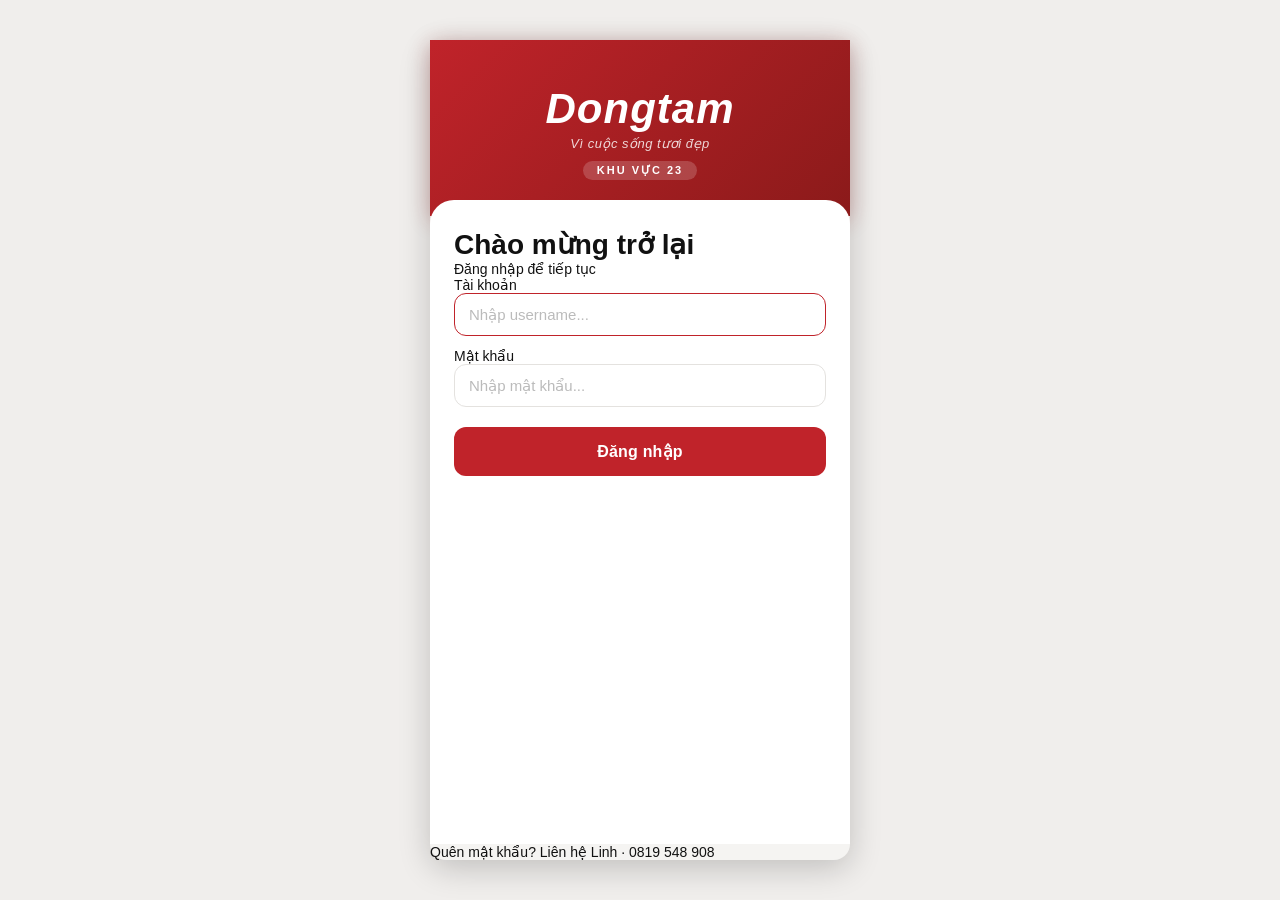
==== DongTam_SalesTool.html @ 6382f9ad "Dong bo toan bo tinh nang tu dongtam-app - Mobile card doc: anh 84px + kich co/badge duoi anh + gia " ====
<!DOCTYPE html>
<html lang="vi">
<head>
<meta charset="UTF-8"/>
<meta name="viewport" content="width=device-width,initial-scale=1.0,maximum-scale=1.0,user-scalable=no"/>
<meta name="apple-mobile-web-app-capable" content="yes"/>
<meta name="apple-mobile-web-app-title" content="DT Sales"/>
<meta name="theme-color" content="#C0232A"/>
<title>Đồng Tâm – Sales Tool</title>
<style>
*{box-sizing:border-box;-webkit-tap-highlight-color:transparent;margin:0;padding:0}
:root{
  --red:#C0232A;
  --red2:#8B1A1A;
  --maroon:#6B1010;
  --brand-grad:linear-gradient(135deg,#C0232A 0%,#8B1A1A 100%);
  --bg:#F5F4F2;
  --bg1:#FFFFFF;
  --bg2:#F0EEEC;
  --t1:#111111;
  --t2:#888888;
  --t3:#BBBBBB;
  --bd:#E4E2DF;
  --bd2:#D0CECC;
  --r:12px;
  --r8:8px;
  --f:-apple-system,BlinkMacSystemFont,'Segoe UI',sans-serif;
}
html,body{width:100%;height:100%;overflow-x:hidden}
body{font-family:var(--f);font-size:14px;color:var(--t1);background:var(--bg);padding:0;margin:0}

/* ===== DESKTOP: thu hẹp như điện thoại ===== */
@media(min-width:600px){
  html,body{background:#D0D0D0;min-height:100vh}
  /* KHÔNG dùng flex - làm login + app xếp ngang nhau */
  body{display:block}

  #login-screen{
    width:420px;max-width:420px;min-height:auto;
    margin:40px auto;
    border-radius:16px;
    box-shadow:0 8px 32px rgba(0,0,0,.2);
  }

  #app-content{
    width:420px;max-width:420px;
    min-height:100vh;
    background:var(--bg);
    box-shadow:0 0 48px rgba(0,0,0,.22);
    position:relative;
    margin:0 auto;
  }

  /* Topbar: sticky trong app-content */
  .topbar{
    position:sticky;top:0;
    width:100%;
    z-index:100;
  }

  /* Bottom nav: fixed căn giữa - dùng !important để override CSS gốc left:0;right:0 */
  .bottom-nav{
    position:fixed !important;bottom:0 !important;
    width:420px !important;
    left:50% !important;right:auto !important;
    transform:translateX(-50%) !important;
  }
}

/* ===== DESKTOP LAYOUT (≥768px) ===== */
@media(min-width:768px){
  html,body{background:var(--bg2)}
  #app-content{width:100%;max-width:100%;background:var(--bg);box-shadow:none;margin:0}
  .topbar{position:sticky;top:0;z-index:100;width:100%}

  /* Nav nằm ngang dưới cùng — trải đều 5 nút, chừa 320px bên phải cho cart */
  nav.bottom-nav{
    position:fixed !important;
    left:0 !important;right:320px !important;
    bottom:0 !important;top:auto !important;
    width:auto !important;
    height:56px !important;
    display:flex !important;
    flex-direction:row !important;
    align-items:stretch !important;
    justify-content:space-evenly !important;
    border-top:1px solid var(--bd) !important;
    border-right:1px solid var(--bd) !important;
    background:var(--bg1) !important;
    padding:0 !important;
    overflow:hidden !important;
    box-shadow:0 -2px 8px rgba(0,0,0,.06) !important;
    gap:0 !important;
    z-index:90 !important;
    transform:none !important;
  }

  .bn{
    flex:1 1 0 !important;
    display:flex !important;
    flex-direction:column !important;
    justify-content:center !important;
    align-items:center !important;
    padding:4px 2px !important;
    font-size:10px !important;
    font-weight:600 !important;
    gap:2px !important;
    border:none !important;
    border-left:none !important;
    border-top:2px solid transparent !important;
    border-radius:0 !important;
    height:56px !important;
    min-height:unset !important;
    width:0 !important;
    color:var(--t2) !important;
    background:transparent !important;
    text-align:center !important;
    transition:color .12s;
    position:static !important;
    top:auto !important;
  }
  .bn.on{color:var(--red) !important;border-top-color:var(--red) !important;background:rgba(192,35,42,.05) !important}
  .bn-icon{font-size:20px !important;line-height:1 !important}

  .bn-center{
    flex:1 1 0 !important;
    display:flex !important;
    flex-direction:column !important;
    justify-content:center !important;
    align-items:center !important;
    padding:4px 2px !important;
    font-size:10px !important;
    font-weight:600 !important;
    gap:2px !important;
    width:0 !important;
    border:none !important;
    border-top:2px solid transparent !important;
    border-radius:0 !important;
    height:56px !important;
    min-height:unset !important;
    background:transparent !important;
    color:var(--t2) !important;
    cursor:pointer !important;
    text-align:center !important;
    position:static !important;
    top:auto !important;
  }
  .bn-center.on{color:var(--red) !important;border-top-color:var(--red) !important;background:rgba(192,35,42,.05) !important}
  .bn-center-circle{
    width:28px !important;height:28px !important;
    box-shadow:none !important;border-radius:8px !important;
    position:static !important;
    display:flex !important;align-items:center !important;justify-content:center !important;
    background:transparent !important;
  }
  #don-badge{position:static !important;top:auto !important;right:auto !important}

  /* Banner thông tin khách hàng */
  #thongtin-khachhang{margin-left:0;margin-right:320px}

  /* Tab content: margin phải cho cart, padding bottom cho nav */
  .tc{display:none;margin-left:0;margin-right:320px;padding-bottom:64px}
  .tc.on{display:block}

  /* Tab Tra giá: đẩy thêm sang phải để tránh size-sidebar cố định (320+70=390px) */
  #tab-tra{margin-left:390px !important}

  /* Cart panel: luôn hiển thị bên phải */
  #tab-don{
    display:block !important;
    position:fixed !important;
    right:0 !important;top:57px !important;bottom:0 !important;
    width:320px !important;
    margin-left:0 !important;margin-right:0 !important;
    border-left:1px solid var(--bd);
    background:var(--bg1);
    overflow-y:auto;
    z-index:80;
  }

  /* Product list: 2 cột */
  #plist{display:grid !important;grid-template-columns:repeat(2,1fr);gap:8px}

  /* Sale grid: 2 cột */
  #slist.sale-grid{grid-template-columns:repeat(2,1fr) !important}

  /* Search wrap sticky dưới topbar */
  .search-wrap{position:sticky;top:0;z-index:40;background:var(--bg)}

  /* Padding top cho tab content (vì không còn bottom-nav ăn space) */
  #app-content{padding-bottom:0}

  /* Size sidebar: cố định bên trái (mặc định left:0) */
  #size-sidebar{
    position:fixed !important;
    left:0 !important;top:57px !important;bottom:56px !important;
    width:85px !important;
    overflow-y:auto !important;
    background:var(--bg1) !important;
    border-right:1px solid var(--bd) !important;
    z-index:70;
    max-height:none !important;
    transition:left .2s;
  }
  /* Khi dp mở: size-sidebar dịch sang phải 320px */
  body.dp-open #size-sidebar{left:320px !important}

  /* Tab Tra giá: mặc định margin-left 85px (chừa size-sidebar) */
  #tab-tra{margin-left:85px !important}
  /* Khi dp mở: đẩy thêm 320px */
  body.dp-open #tab-tra{margin-left:405px !important}

  /* Tab Sale: khi dp mở đẩy sang phải 320px */
  body.dp-open #tab-sale{margin-left:320px !important}

  /* Product grid: KHÔNG cần margin-left vì tab-tra đã có margin-left */
  #size-sidebar + div{margin-left:0 !important}

  /* Detail panel: trên desktop hiện ở right panel thay vì inline card */
  #dp-backdrop{display:none !important}
  #dp-drag{display:none !important}
  .dp{
    display:none;
    position:fixed !important;
    left:0 !important;right:auto !important;top:57px !important;bottom:56px !important;
    width:320px !important;height:auto !important;
    margin:0 !important;
    border-radius:0 !important;
    border:none !important;border-top:none !important;
    border-right:1px solid var(--bd) !important;
    max-height:none !important;
    overflow:hidden !important;
    flex-direction:column !important;
    z-index:85 !important;
    background:var(--bg1) !important;
    box-shadow:none !important;
  }
  .dp[style*="display:block"],.dp[style*="display: block"]{display:flex !important}
  #dp-scroll{flex:1;overflow-y:auto;padding:12px 12px 0}
  #dp-footer{flex-shrink:0;padding:10px 12px;border-top:1px solid var(--bd);background:var(--bg1)}
  /* Khi dp hiện → ẩn tab-don (cart) phía dưới */
  #tab-don{transition:opacity .15s}
}

/* ===== INPUTS ===== */
input,button,select{font-family:var(--f);outline:none;-webkit-appearance:none}
input[type=text],input[type=number],input[type=password]{
  width:100%;background:var(--bg1);
  border:1.5px solid var(--bd);border-radius:var(--r);
  padding:12px 14px;font-size:15px;color:var(--t1);
  transition:border .15s;
}
input:focus{border-color:var(--red)}
input::placeholder{color:var(--t3)}

/* ===== LOGIN ===== */
#login-screen{
  display:flex;flex-direction:column;align-items:stretch;justify-content:flex-start;
  min-height:100vh;min-height:-webkit-fill-available;
  background:var(--bg);
}
#login-header{
  background:var(--brand-grad);
  padding:48px 24px 36px;
  display:flex;flex-direction:column;align-items:center;
  box-shadow:0 4px 20px rgba(139,26,26,0.3);
}
#login-box{
  background:var(--bg1);
  border-radius:24px 24px 0 0;
  padding:28px 24px 24px;
  flex:1;
  margin-top:-16px;
  position:relative;
}
.login-top{text-align:center;margin-bottom:24px}
.login-logo-circle{display:none}
.login-top h1{font-size:20px;font-weight:800;color:var(--t1);margin-bottom:4px}
.login-top p{font-size:13px;color:var(--t2)}
.login-form{width:100%;max-width:360px}
.login-field{margin-bottom:12px}
.login-label{display:block;font-size:12px;font-weight:600;color:var(--t2);margin-bottom:6px}
#btn-login{
  width:100%;padding:15px;margin-top:8px;
  background:var(--red);color:#fff;border:none;border-radius:var(--r);
  font-size:16px;font-weight:700;cursor:pointer;
  letter-spacing:.2px;
}
#btn-login:active{opacity:.88}

/* ===== APP ===== */
#app-screen{display:none;padding-bottom:64px}

/* ===== TOP BAR ===== */
.topbar{
  display:flex;justify-content:space-between;align-items:center;
  padding:10px 14px;background:var(--brand-grad);
  border-bottom:none;
  position:sticky;top:0;z-index:50;
  box-shadow:0 2px 8px rgba(139,26,26,0.25);
}
.topbar-title{font-size:16px;font-weight:800;color:#fff}
.topbar-sub{font-size:11px;color:rgba(255,255,255,0.75);margin-top:1px}
.topbar-right{display:flex;align-items:center;gap:10px}
#logout-btn{
  background:rgba(255,255,255,0.15);border:1.5px solid rgba(255,255,255,0.4);border-radius:8px;
  padding:5px 12px;font-size:12px;font-weight:600;color:#fff;cursor:pointer;
}
#don-badge-btn{
  position:relative;background:rgba(255,255,255,0.18);border:1.5px solid rgba(255,255,255,0.5);
  border-radius:8px;padding:5px 14px;
  font-size:13px;font-weight:700;color:#fff;cursor:pointer;
}
#don-badge{
  position:absolute;top:-5px;right:-5px;
  background:#FF9500;color:#fff;border-radius:10px;
  min-width:18px;height:18px;padding:0 4px;
  font-size:10px;font-weight:800;
  display:none;align-items:center;justify-content:center;
}

/* ===== GIA BADGE ===== */
#gia-source-wrap{background:var(--bg);padding:4px 16px;text-align:center;border-bottom:1px solid var(--bd)}
#gia-source-badge{
  font-size:10px;padding:2px 10px;border-radius:10px;
  background:#FFFDE7;color:#795548;cursor:pointer;display:inline-block;
}

/* ===== BOTTOM TABS ===== */
.bottom-nav{
  position:fixed;bottom:0;left:0;right:0;
  background:var(--bg1);border-top:1px solid var(--bd);
  display:flex;z-index:100;
  padding-bottom:env(safe-area-inset-bottom);
}
.bn{
  flex:1;display:flex;flex-direction:column;align-items:center;
  justify-content:center;padding:8px 4px;border:none;
  background:none;cursor:pointer;color:var(--t3);
  font-size:9px;font-weight:600;font-family:var(--f);
  gap:3px;transition:color .15s;
}
.bn.on{color:var(--red)}
.bn-icon{font-size:20px;line-height:1}
.bn-center{
  flex:1;display:flex;flex-direction:column;align-items:center;
  justify-content:center;border:none;background:none;cursor:pointer;
  position:relative;top:-14px;
}
.bn-center-circle{
  width:52px;height:52px;border-radius:50%;
  background:var(--red);box-shadow:0 4px 12px rgba(192,35,42,0.35);
  display:flex;align-items:center;justify-content:center;position:relative;
}
.bn-center.on .bn-center-circle{background:#8B0000}
.bn-dot{
  position:absolute;top:6px;right:50%;transform:translateX(8px);
  width:8px;height:8px;border-radius:50%;
  background:#FF9500;display:none;
}

/* ===== TAB CONTENT ===== */
/* padding-bottom đủ để nội dung cuối danh sách không bị thanh bottom-nav
   (cố định, có nút tròn nổi lên -14px) che mất */
.tc{display:none;padding-bottom:110px;box-sizing:border-box}.tc.on{display:block}
.tab-wrap{padding:12px 14px}

/* ===== SEARCH BAR (Tab Tra mã) ===== */
.search-wrap{
  padding:12px 14px 8px;
  background:var(--bg1);
  border-bottom:1px solid var(--bd);
  position:sticky;top:57px;z-index:40;
}
.search-input-wrap{position:relative}
.search-input-wrap input{
  padding-left:40px;background:var(--bg2);border-color:transparent;
  border-radius:10px;font-size:14px;
}
.search-input-wrap input:focus{border-color:var(--red);background:var(--bg1)}
.search-icon{
  position:absolute;left:12px;top:50%;transform:translateY(-50%);
  font-size:16px;color:var(--t3);pointer-events:none;
}

/* ===== FILTERS ===== */
.filters-wrap{
  padding:8px 14px;background:var(--bg1);
  border-bottom:1px solid var(--bd);
  display:flex;gap:6px;overflow-x:auto;scrollbar-width:none;
}
.filters-wrap::-webkit-scrollbar{display:none}
.fb{
  flex-shrink:0;padding:6px 14px;border-radius:20px;
  border:1.5px solid var(--bd);background:var(--bg1);
  font-size:12px;font-weight:600;color:var(--t2);cursor:pointer;
  white-space:nowrap;transition:all .15s;
}
.fb.on{background:var(--red);color:#fff;border-color:var(--red)}

/* ===== SIDEBAR + LIST ===== */
.tra-layout{display:flex;min-height:calc(100vh - 180px)}
#size-sidebar{
  width:68px;flex-shrink:0;
  background:var(--bg1);border-right:1px solid var(--bd);
  overflow-y:auto;
  position:sticky;top:57px;align-self:flex-start;
  max-height:calc(100vh - 130px);
}
.sz-item{
  display:block;padding:10px 4px;font-size:10px;font-weight:500;
  color:var(--t2);cursor:pointer;text-align:center;
  border-bottom:1px solid var(--bd);
  border-left:3px solid transparent;transition:all .12s;
}
.sz-item.on{
  color:var(--red);font-weight:700;
  border-left-color:var(--red);background:#FFF5F5;
}
/* Mobile: size sidebar → horizontal chips */
#product-area{flex:1;min-width:0;padding:8px 10px}

/* ===== PRODUCT CARDS ===== */
.mk{
  background:var(--bg1);border:1px solid var(--bd);
  border-radius:var(--r);padding:12px 14px;
  margin-bottom:8px;cursor:pointer;
  display:flex;justify-content:space-between;align-items:center;
}
.mk:active{background:#FFF5F5;border-color:var(--red)}
/* Card gạch kính - layout dọc */
.mk-kinh{
  background:var(--bg1);border:1px solid var(--bd);
  border-radius:var(--r);padding:12px 14px 16px;
  margin-bottom:16px;
  display:block;
  overflow:visible;
}
.mk-left{}
.mk-ma{font-size:14px;font-weight:700;color:var(--t1);margin-bottom:3px}
.mk-kc{font-size:12px;color:var(--t2)}
.mk-right{text-align:right;flex-shrink:0;margin-left:10px}
.mk-price{font-size:15px;font-weight:800;color:var(--t1)}
.mk-price-label{font-size:10px;color:var(--t2);margin-top:1px}
.mk-sale-price{font-size:15px;font-weight:800;color:var(--red)}
.mk-old-price{font-size:11px;color:var(--t3);text-decoration:line-through}
.mk-sale-label{font-size:10px;color:var(--red)}
.sale-dot{display:inline-block;width:6px;height:6px;border-radius:50%;background:var(--red);margin-left:4px;vertical-align:middle}
.badge{font-size:10px;padding:1px 6px;border-radius:5px;background:#FFF3CD;color:#856404;font-weight:600;margin-left:4px}

/* ===== DETAIL POPUP ===== */
#dp-backdrop{display:none;position:fixed;inset:0;background:rgba(0,0,0,.45);z-index:199;touch-action:none}
#dp-backdrop.on{display:block}
.dp{
  display:none;margin:8px 10px;
  background:var(--bg1);border:1.5px solid var(--red);
  border-radius:var(--r);overflow:hidden;
  max-height:calc(100vh - 140px);overflow-y:auto;
}
#dp-drag{display:none;width:40px;height:4px;border-radius:2px;background:var(--bd2);margin:10px auto 4px;flex-shrink:0}
#dp-scroll{padding:0 14px 8px}
#dp-footer{padding:10px 14px 16px;border-top:1px solid var(--bd);background:var(--bg1)}
/* Mobile only: bottom sheet */
@media(max-width:767px){
  .dp{
    position:fixed !important;
    left:0 !important;right:0 !important;bottom:0 !important;top:auto !important;
    width:100% !important;height:88vh !important;max-height:none !important;
    margin:0 !important;
    border-radius:16px 16px 0 0 !important;
    border:none !important;border-top:3px solid var(--red) !important;
    background:var(--bg1) !important;
    overflow:hidden !important;
    display:none;flex-direction:column;
    z-index:200 !important;
    box-shadow:0 -6px 32px rgba(0,0,0,.18) !important;
  }
  .dp[style*="display:block"],.dp[style*="display: block"]{display:flex !important}
  #dp-drag{display:block}
  #dp-scroll{flex:1;overflow-y:auto;-webkit-overflow-scrolling:touch;padding:0 14px 8px}
  #dp-footer{flex-shrink:0;padding:10px 14px 20px}
}
.dp-head{
  background:var(--red);color:#fff;
  padding:12px 14px;
}
.dp-head-ma{font-size:16px;font-weight:800}
.dp-head-sub{font-size:11px;opacity:.8;margin-top:2px}
.dp-body{padding:14px}
.pr-section{font-size:10px;font-weight:700;color:var(--t2);text-transform:uppercase;letter-spacing:.5px;margin:10px 0 6px;display:flex;align-items:center;gap:8px}
.pr-section::after{content:'';flex:1;height:1px;background:var(--bd)}
.pr-grid{display:grid;grid-template-columns:1fr 1fr;gap:6px;margin-bottom:6px}
.pr-box{background:var(--bg2);border-radius:8px;padding:10px;text-align:center}
.pr-box.sale{background:#FFF5F5}
.pr-box.full{grid-column:1/-1}
.pr-box-label{font-size:10px;color:var(--t2);margin-bottom:3px}
.pr-box-val{font-size:14px;font-weight:800;color:var(--t1)}
.pr-box.sale .pr-box-val{color:var(--red)}
.pr-save{background:#F0FFF4;border-radius:8px;padding:8px 12px;font-size:12px;color:#1B6634;font-weight:600;text-align:center;margin-bottom:10px}

/* ===== SALE TAB GRID ===== */
.sale-grid{display:grid;grid-template-columns:1fr 1fr;gap:10px;padding:12px 14px}
.sale-card{background:var(--bg1);border:1px solid var(--bd);border-radius:var(--r);overflow:hidden;cursor:pointer;display:flex;flex-direction:column}
.sale-card:active{border-color:var(--red)}
.sale-img-wrap{aspect-ratio:1;background:var(--bg2);overflow:hidden;position:relative}
.sale-img-wrap img{width:100%;height:100%;object-fit:cover}
.sale-img-placeholder{width:100%;height:100%;display:flex;align-items:center;justify-content:center;font-size:36px;color:var(--t3)}
.sale-img-dots{position:absolute;bottom:5px;left:0;right:0;display:flex;justify-content:center;gap:3px}
.sale-img-dot{width:4px;height:4px;border-radius:50%;background:rgba(255,255,255,.5)}
.sale-img-dot.on{background:#fff;width:12px;border-radius:2px}
.sale-img-nav{position:absolute;top:50%;transform:translateY(-50%);background:rgba(0,0,0,.25);color:#fff;border:none;border-radius:50%;width:24px;height:24px;font-size:13px;cursor:pointer;display:flex;align-items:center;justify-content:center;padding:0}
.sale-img-prev{left:4px}.sale-img-next{right:4px}
.sale-card-info{padding:8px 10px 6px;flex:1}
.sale-card-ma{font-size:12px;font-weight:700;color:var(--t1);margin-bottom:1px}
.sale-card-kc{font-size:10px;color:var(--t2);margin-bottom:4px}
.sale-card-price{font-size:14px;font-weight:800;color:var(--red)}
.sale-card-old{font-size:11px;color:var(--t3);text-decoration:line-through}
.sale-badge{font-size:10px;padding:2px 6px;border-radius:5px;background:var(--red);color:#fff;font-weight:700;float:right}
.sale-card-add{width:100%;padding:10px;border:none;background:var(--red);color:#fff;font-weight:700;font-size:13px;cursor:pointer;font-family:var(--f)}
.sale-card-add:active{opacity:.85}

/* ===== GIỎ HÀNG ===== */
.don-item{background:var(--bg1);border:1px solid var(--bd);border-radius:var(--r);padding:13px 14px;margin-bottom:8px}
.don-item-ma{font-size:14px;font-weight:700;color:var(--t1)}
.don-item-sub{font-size:11px;color:var(--t2);margin-top:2px;margin-bottom:10px}
.qty-row{display:flex;align-items:center;gap:10px}
.qty-btn{width:34px;height:34px;border-radius:50%;background:var(--bg2);border:1.5px solid var(--bd);font-size:18px;font-weight:700;color:var(--t1);display:flex;align-items:center;justify-content:center;cursor:pointer;padding:0;flex-shrink:0}
.qty-btn:active{background:var(--red);color:#fff;border-color:var(--red)}
#don-totals{background:var(--bg1);border:1px solid var(--bd);border-radius:var(--r);padding:14px;margin-top:10px}
#don-total-le{font-size:12px;color:var(--t2);margin-bottom:3px}
#don-total-dl{font-size:20px;font-weight:800;color:var(--red);margin-bottom:3px}
#don-margin{font-size:12px;color:#1B6634;font-weight:600}
.don-actions{display:grid;grid-template-columns:1fr 1fr 1fr;gap:8px;margin-top:10px}
.don-actions button{padding:11px 4px;font-size:11px;font-weight:700;border-radius:10px;border:none;cursor:pointer;font-family:var(--f);display:flex;flex-direction:column;align-items:center;gap:3px}
.btn-zalo{background:#0068FF;color:#fff}
.btn-pdf{background:#E53935;color:#fff}
.btn-excel{background:#1B6634;color:#fff}
.btn-order{background:var(--red);color:#fff;grid-column:1/-1;padding:14px;font-size:14px;border-radius:10px;flex-direction:row;gap:6px;justify-content:center;margin-top:4px}

/* ===== TIER BOXES (Ngói/Keo) ===== */
.tier-row{display:flex;gap:6px;margin-bottom:6px}
.tier-box{flex:1;background:var(--bg2);border-radius:8px;padding:9px;text-align:center}
.tier-box-label{font-size:10px;color:var(--t2);margin-bottom:3px}
.tier-box-val{font-size:13px;font-weight:700;color:var(--t1)}

/* ===== TOAST ===== */
#toast{position:fixed;bottom:76px;left:50%;transform:translateX(-50%) translateY(10px);background:rgba(17,17,17,.9);color:#fff;padding:9px 18px;border-radius:20px;font-size:13px;opacity:0;transition:all .2s;z-index:999;white-space:nowrap;pointer-events:none}
#toast.show{opacity:1;transform:translateX(-50%) translateY(0)}

/* ===== ẢNH SP ===== */
#dp-img-wrap{border-radius:8px;overflow:hidden;margin-bottom:10px;aspect-ratio:1;background:var(--bg2)}
#dp-img{width:100%;height:100%;object-fit:cover}

/* ===== CNT ===== */
.cnt{font-size:11px;color:var(--t2);text-align:center;padding:6px 0 2px}

/* ===== MOBILE ===== */
@media(max-width:390px){
  .tb-label{display:none}
  input[type=text],input[type=number]{font-size:16px}
}
::-webkit-scrollbar{width:3px;height:3px}
::-webkit-scrollbar-thumb{background:var(--bd);border-radius:3px}
.pag{display:flex;flex-wrap:wrap;justify-content:center;align-items:center;gap:4px;padding:8px 12px}
.pag-btn{min-width:32px;height:32px;padding:0 8px;border-radius:6px;border:1.5px solid var(--bd);background:var(--bg1);font-size:13px;font-weight:600;cursor:pointer;font-family:var(--f);color:var(--t2)}
.pag-btn.on{background:var(--red);border-color:var(--red);color:#fff}
.pag-btn:disabled{opacity:.4;cursor:not-allowed}
</style>
</head>
<body>

<div id="login-screen">
  <div id="login-header">
    <div style="text-align:center">
      <div style="font-size:42px;font-weight:900;color:#fff;letter-spacing:1px;font-style:italic;line-height:1">Dongtam</div>
      <div style="font-size:13px;color:rgba(255,255,255,0.82);margin-top:6px;letter-spacing:0.5px;font-style:italic">Vì cuộc sống tươi đẹp</div>
      <div style="margin-top:10px;display:inline-block;background:rgba(255,255,255,0.18);border-radius:20px;padding:3px 14px;font-size:11px;font-weight:700;color:#fff;letter-spacing:2px">KHU VỰC 23</div>
    </div>
  </div>
  <div id="login-box">
    <div id="login-logo">
      <h1>Chào mừng trở lại</h1>
      <p>Đăng nhập để tiếp tục</p>
    </div>
    <div class="login-field">
      <label>Tài khoản</label>
      <input type="text" id="inp-user" placeholder="Nhập username..." autocomplete="username" autocapitalize="none"/>
    </div>
    <div class="login-field">
      <label>Mật khẩu</label>
      <input type="password" id="inp-pass" placeholder="Nhập mật khẩu..." autocomplete="current-password" onkeydown="if(event.key==='Enter')doLogin()"/>
    </div>
    <p id="login-err"></p>
    <button id="btn-login" onclick="doLogin()">Đăng nhập</button>
  </div>
  <p id="login-footer">Quên mật khẩu? Liên hệ Linh · 0819 548 908</p>
</div>
<div id="app-content">
<div class="wrap" style="padding:0">
<div class="topbar">
  <div style="display:flex;align-items:center;gap:10px">
    <div style="font-size:20px;font-weight:900;font-style:italic;color:#fff;letter-spacing:0.5px;line-height:1">DT</div>
    <div>
      <div class="topbar-title">Đồng Tâm KV23</div>
      <div style="display:flex;align-items:center;gap:6px;margin-top:2px;position:relative">
        <span id="ca-nhan-ten" class="topbar-sub"></span>
        <button type="button" onclick="toggleMenuTaiKhoan()" style="font-size:10px;font-weight:600;color:rgba(255,255,255,0.9);background:rgba(255,255,255,0.15);border:1px solid rgba(255,255,255,0.4);border-radius:6px;padding:2px 7px;cursor:pointer;font-family:var(--f)">👤 Tài khoản ▾</button>
      <div id="menu-taikhoan" style="display:none;position:absolute;top:24px;left:0;z-index:200;background:var(--bg1,#fff);border:1px solid var(--bd,#ddd);border-radius:10px;box-shadow:0 4px 16px rgba(0,0,0,.15);min-width:170px;overflow:hidden">
        <button type="button" onclick="toggleMenuTaiKhoan();moLichSuDon()" style="display:block;width:100%;text-align:left;padding:10px 12px;border:none;background:none;font-size:12px;font-weight:600;color:var(--t1);cursor:pointer;font-family:var(--f)">🕘 Lịch sử đơn hàng</button>
        <button type="button" id="btn-quanly-taikhoan" onclick="toggleMenuTaiKhoan();moQuanLyTaiKhoan()" style="display:none;width:100%;text-align:left;padding:10px 12px;border:none;border-top:1px solid var(--bd,#eee);background:none;font-size:12px;font-weight:600;color:var(--t1);cursor:pointer;font-family:var(--f)">👤 Quản lý tài khoản</button>
        <button type="button" onclick="toggleMenuTaiKhoan();doLogout()" style="display:block;width:100%;text-align:left;padding:10px 12px;border:none;border-top:1px solid var(--bd,#eee);background:none;font-size:12px;font-weight:600;color:#C0232A;cursor:pointer;font-family:var(--f)">🚪 Đăng xuất</button>
      </div>
    </div>
  </div>
  </div>
  <div class="topbar-right">
    <span id="gia-source-badge" onclick="fetchGiaFromSheet()">⏳</span>
  </div>
</div></div>
<div id="thongtin-khachhang" style="display:none;background:#FFF8F8;border-bottom:1px solid #F5D0D0;padding:8px 14px;font-size:11px;color:#8B1A1A"></div>
<nav class="bottom-nav">
  <button class="bn on" id="bn-tra" onclick="swTab('tra')"><span class="bn-icon">🔲</span><span>Gạch</span></button>
  <button class="bn" id="bn-ngoi" onclick="swTab('ngoi')"><span class="bn-icon">🏠</span><span>Ngói</span></button>
  <button class="bn-center" id="bn-don" onclick="swTab('don')" style="position:relative">
    <div class="bn-center-circle"><span style="font-size:24px">🛒</span><span id="don-badge" style="display:none;position:absolute;top:-4px;right:-4px;background:#FF9500;color:#fff;border-radius:10px;min-width:18px;height:18px;font-size:10px;font-weight:800;align-items:center;justify-content:center;padding:0 4px"></span></div>
    <span style="font-size:9px;font-weight:600;color:var(--t2);margin-top:4px;font-family:var(--f)">Đơn</span>
  </button>
  <button class="bn" id="bn-keo" onclick="swTab('keo')"><span class="bn-icon">🧱</span><span>Keo</span></button>
  <button class="bn" id="bn-sale" onclick="swTab('sale')"><span class="bn-icon">🔥</span><span>Sale</span></button>
</nav>

<!-- TAB 1: Tra mã -->
<div id="tab-tra" class="tc on">
  <div style="display:flex;gap:8px;margin-bottom:8px">
    <input type="text" id="sq" placeholder="Nhập mã sản phẩm..." oninput="curPage=0;render()" style="flex:1;margin-bottom:0"/>
    <button type="button" id="btn-loc-nangcao" onclick="moLocNangCao('tra')" style="flex-shrink:0;width:44px;border-radius:var(--r8);border:1.5px solid var(--bd2);background:var(--bg1);color:var(--t1);cursor:pointer;display:flex;align-items:center;justify-content:center"><svg width="20" height="20" viewBox="0 0 24 24" fill="none" stroke="currentColor" stroke-width="2" stroke-linecap="round" stroke-linejoin="round"><path d="M3 4h18l-7 8v6l-4 2v-8L3 4z"/></svg></button>
  </div>
  <div class="filters" style="margin-top:4px">
    <button class="fb on" id="f-all"       onclick="setF('all')">Tất cả</button>
    <button class="fb"    id="f-porcelain" onclick="setF('porcelain')">Porcelain</button>
    <button class="fb"    id="f-ceramic"   onclick="setF('ceramic')">Ceramic</button>
    <button class="fb"    id="f-kinh"      onclick="setF('kinh')">💎 Gạch kính</button>
  </div>
  <div style="display:flex;gap:0;margin:8px -10px 0;width:calc(100% + 20px)">
    <div id="size-sidebar" style="width:85px;flex-shrink:0;background:var(--bg1);border-right:0.5px solid var(--bd);overflow-y:auto;max-height:70vh">
      <div class="sz-item on" id="sz-all"    onclick="setSize('all')">Tất cả</div>
      <div class="sz-item" id="sz-60x120"    onclick="setSize('600x1200')">60x120cm</div>
      <div class="sz-item" id="sz-100x100"   onclick="setSize('1000x1000')">100x100cm</div>
      <div class="sz-item" id="sz-80x80"     onclick="setSize('800x800')">80x80cm</div>
      <div class="sz-item" id="sz-60x60"     onclick="setSize('600x600')">60x60cm</div>
      <div class="sz-item" id="sz-40x80"     onclick="setSize('400x800')">40x80cm</div>
      <div class="sz-item" id="sz-30x60"     onclick="setSize('300x600')">30x60cm</div>
      <div class="sz-item" id="sz-40x40"     onclick="setSize('400x400')">40x40cm</div>
      <div class="sz-item" id="sz-30x30"     onclick="setSize('300x300')">30x30cm</div>
      <div class="sz-item" id="sz-20x80"     onclick="setSize('200x800')">20x80cm</div>
      <div class="sz-item" id="sz-20x120"    onclick="setSize('200x1200')">20x120cm</div>
      <div class="sz-item" id="sz-20x20"     onclick="setSize('200x200')">20x20cm</div>
      <div class="sz-item" id="sz-15x30"     onclick="setSize('150x300')">15x30cm</div>
      <div class="sz-item" id="sz-25x60"     onclick="setSize('250x600')">25x60cm</div>
      <div class="sz-item" id="sz-10x20"     onclick="setSize('100x200')">10x20cm</div>
    </div>
    <div style="flex:1;min-width:0;padding:0 10px">
  <div id="dp-backdrop" onclick="closeDp()"></div>
  <div id="dp" class="dp">
    <div id="dp-drag"></div>
    <div id="dp-scroll">
    <div style="display:flex;justify-content:space-between;align-items:start;margin-bottom:10px">
      <div>
        <p id="dp-ma" style="font-size:14px;font-weight:600;margin-bottom:2px"></p>
        <p id="dp-kc" style="font-size:11px;color:var(--t2)"></p>
        <p id="dp-quycach" style="font-size:11px;color:var(--t2);margin-top:2px;display:none"></p>
      </div>
      <button onclick="closeDp()" style="font-size:16px;padding:4px 12px;border:none;background:var(--bg2);border-radius:50%;width:32px;height:32px;display:flex;align-items:center;justify-content:center;cursor:pointer;color:var(--t2)">✕</button>
    </div>
    <p id="dp-sec-dl" style="font-size:11px;font-weight:700;color:var(--t2);margin-bottom:6px">GIÁ ĐẠI LÝ</p>
    <div class="pr-grid">
      <div class="pr-box"><p>Giá lẻ</p><p id="dp-le"></p></div>
      <div class="pr-box"><p>Nhận kho</p><p id="dp-nhan"></p></div>
      <div class="pr-box full"><p>Giao hàng</p><p id="dp-giao"></p></div>
    </div>
    <div id="dp-sale-section" style="display:none">
      <p style="font-size:11px;font-weight:700;color:#C0232A;margin-bottom:6px">🔥 GIÁ SALE</p>
      <div class="pr-grid">
        <div class="pr-box sale"><p>Nhận kho Sale</p><p id="dp-ns"></p></div>
        <div class="pr-box sale"><p>Giao Sale</p><p id="dp-gs"></p></div>
      </div>
      <div id="dp-save" style="background:#E8F5E9;border-radius:var(--r8);padding:8px 10px;font-size:12px;color:#1B5E20;text-align:center;margin-bottom:4px"></div>
      <div style="text-align:center;margin-bottom:8px"><span id="dp-sale-badge" style="display:none"></span></div>
    </div>
    <div style="background:var(--bg2);border-radius:var(--r8);padding:9px 11px;font-size:12px;color:var(--t2)">
      Bán <input id="dp-sell" type="number" style="width:90px;display:inline;padding:3px 6px;font-size:12px" oninput="calcM()"/> đ/m² → lời <span id="dp-margin" style="font-weight:600;color:#388E3C">–</span>
    </div>
    <!-- Nhập số lượng theo thùng hoặc m² -->
    <div id="dp-qty-section" style="background:var(--bg2);border-radius:var(--r8);padding:10px 11px;margin-top:8px">
      <div style="display:flex;gap:6px;margin-bottom:8px">
        <button id="dp-unit-m2" onclick="setDpUnit('m2')" style="flex:1;padding:6px;border-radius:8px;border:none;background:var(--red);color:#fff;font-weight:700;font-size:11px;cursor:pointer;font-family:var(--f)">Theo m²</button>
        <button id="dp-unit-thung" onclick="setDpUnit('thung')" style="flex:1;padding:6px;border-radius:8px;border:1.5px solid var(--bd);background:var(--bg1);color:var(--t2);font-weight:700;font-size:11px;cursor:pointer;font-family:var(--f)">Theo thùng</button>
      </div>
      <div style="display:flex;align-items:center;gap:8px">
        <input id="dp-qty-input" type="number" value="1" min="0.01" step="0.01" oninput="calcDpQty()" style="flex:1;text-align:center;font-size:15px;font-weight:700;padding:8px;border:1.5px solid var(--bd2);border-radius:8px;background:var(--bg1);font-family:var(--f)"/>
        <span id="dp-qty-unit-label" style="font-size:12px;color:var(--t2);min-width:30px">m²</span>
      </div>
      <p id="dp-qty-convert" style="font-size:11px;color:#0D47A1;margin-top:6px;text-align:center"></p>
      <div style="border-top:1px dashed var(--bd2);margin-top:9px;padding-top:9px">
        <p style="font-size:11px;font-weight:700;color:var(--t2);margin-bottom:6px">📐 Tính theo diện tích phòng</p>
        <div style="display:flex;align-items:center;gap:6px">
          <input id="dp-room-dai" type="number" min="0" step="0.1" placeholder="Dài (m)" style="flex:1;text-align:center;font-size:13px;padding:7px;border:1px solid var(--bd2);border-radius:8px;background:var(--bg1);font-family:var(--f)"/>
          <span style="font-size:12px;color:var(--t2)">×</span>
          <input id="dp-room-rong" type="number" min="0" step="0.1" placeholder="Rộng (m)" style="flex:1;text-align:center;font-size:13px;padding:7px;border:1px solid var(--bd2);border-radius:8px;background:var(--bg1);font-family:var(--f)"/>
          <button onclick="tinhTheoDienTichPhong()" style="padding:7px 12px;border:none;border-radius:8px;background:#0D47A1;color:#fff;font-size:12px;font-weight:700;cursor:pointer;font-family:var(--f)">Tính</button>
        </div>
        <p id="dp-room-result" style="font-size:11px;color:#0D47A1;margin-top:6px;text-align:center"></p>
      </div>
    </div>
    <!-- Ảnh sản phẩm -->
    <div id="dp-img-section" style="margin-top:10px">
      <div id="dp-img-wrap" style="display:none;margin-bottom:8px;border-radius:var(--r8);overflow:hidden;background:var(--bg2);position:relative">
        <img id="dp-img" src="" style="width:100%;max-height:220px;object-fit:cover;display:block"/>
        <!-- Nút lướt ảnh -->
        <button id="dp-img-prev" onclick="slideImg(-1)"
          style="display:none;position:absolute;left:4px;top:50%;transform:translateY(-50%);
          width:28px;height:28px;border-radius:50%;border:none;background:rgba(0,0,0,.45);
          color:#fff;font-size:16px;cursor:pointer;line-height:1">‹</button>
        <button id="dp-img-next" onclick="slideImg(1)"
          style="display:none;position:absolute;right:4px;top:50%;transform:translateY(-50%);
          width:28px;height:28px;border-radius:50%;border:none;background:rgba(0,0,0,.45);
          color:#fff;font-size:16px;cursor:pointer;line-height:1">›</button>
        <!-- Dots -->
        <div id="dp-img-dots" style="position:absolute;bottom:5px;left:0;right:0;
          display:flex;justify-content:center;gap:4px"></div>
        <!-- Counter -->
        <span id="dp-img-counter" style="display:none;position:absolute;top:6px;right:8px;
          background:rgba(0,0,0,.5);color:#fff;font-size:10px;padding:2px 6px;border-radius:10px"></span>
      </div>
    </div><!-- end dp-img-section -->
    </div><!-- end dp-scroll -->
    <!-- Footer nút cố định đáy panel -->
    <div id="dp-footer" style="padding:10px 12px;border-top:1px solid var(--bd);background:var(--bg1);flex-shrink:0">
      <div style="display:flex;gap:6px;margin-bottom:6px">
        <button onclick="chiaSeAnhSanPham(curP_ma)" style="flex:1;font-size:11px;padding:9px 4px;border-radius:var(--r8);border:none;background:#388E3C;color:#fff;font-weight:600" title="Chia sẻ nhiều ảnh sản phẩm">🖼️ Chia sẻ hình ảnh</button>
        <button id="dp-zalo-btn" onclick="shareZalo()" style="flex:1;font-size:11px;padding:9px 4px;border-radius:var(--r8);border:none;background:#0068FF;color:#fff;font-weight:600">💬 Tin nhắn Zalo</button>
        <button onclick="addToDonWithQty()" style="flex:1;font-size:11px;padding:9px 4px;border-radius:var(--r8);border:none;background:#C0232A;color:#fff;font-weight:700;font-family:var(--f)">🛒 Thêm đơn</button>
      </div>
      <button onclick="moTonKho(curP_ma)" style="width:100%;font-size:12px;padding:8px;border-radius:var(--r8);border:1.5px solid #C0232A;background:none;color:#C0232A;font-weight:700;font-family:var(--f);cursor:pointer">📦 Xem tồn kho theo kho/lô</button>
    </div>
  </div>
  <div id="pagination" class="pag" style="padding:8px 12px;border-bottom:1px solid #eee;display:flex;flex-wrap:wrap;justify-content:center;gap:4px;align-items:center"></div>
  <div id="plist"></div>
  <p id="pcount" class="pag-info"></p>
    </div><!-- end main content -->
  </div><!-- end sidebar layout -->
</div>

<!-- TAB 2: Sale -->
<div id="tab-sale" class="tc">
  <div style="padding:8px 12px 6px;background:var(--bg1);border-bottom:1px solid var(--bd)">
    <div style="display:flex;gap:8px;margin-bottom:7px">
      <div style="position:relative;flex:1">
        <span style="position:absolute;left:10px;top:50%;transform:translateY(-50%);font-size:13px;color:var(--t3)">🔍</span>
        <input type="text" id="ssq" placeholder="Tìm mã sale..." oninput="renderSale()"
          style="width:100%;padding:8px 12px 8px 32px;border:1.5px solid var(--bd);border-radius:20px;font-size:13px;background:var(--bg2);outline:none"/>
      </div>
      <button type="button" id="btn-loc-nangcao-sale" onclick="moLocNangCao('sale')" style="flex-shrink:0;width:44px;border-radius:20px;border:1.5px solid var(--bd2);background:var(--bg1);color:var(--t1);cursor:pointer;display:flex;align-items:center;justify-content:center"><svg width="20" height="20" viewBox="0 0 24 24" fill="none" stroke="currentColor" stroke-width="2" stroke-linecap="round" stroke-linejoin="round"><path d="M3 4h18l-7 8v6l-4 2v-8L3 4z"/></svg></button>
    </div>
    <div style="display:flex;gap:6px">
      <button class="fb on" id="sf2-ct1" onclick="setSF2('ct1')"
        style="flex:1;font-size:12px;padding:6px 0;background:#C0232A;color:#fff;border-color:#C0232A;text-align:center">🔥 CT1 · Sale tháng</button>
      <button class="fb" id="sf2-ct2" onclick="setSF2('ct2')"
        style="flex:1;font-size:12px;padding:6px 0;text-align:center">📦 CT2 · Xả kho</button>
    </div>
  </div>
  <div style="font-size:11px;color:var(--t2);padding:4px 12px;background:var(--bg2);border-bottom:1px solid var(--bd)" id="scount"></div>
  <div style="display:flex">
    <div style="width:58px;flex-shrink:0;background:var(--bg1);border-right:1px solid var(--bd)">
      <div class="sz-item on" id="ssz-all"     onclick="setSaleSize('all')">Tất cả</div>
      <div class="sz-item"    id="ssz-100x100" onclick="setSaleSize('1000x1000')">100×100</div>
      <div class="sz-item"    id="ssz-60x120"  onclick="setSaleSize('600x1200')">60×120</div>
      <div class="sz-item"    id="ssz-80x80"   onclick="setSaleSize('800x800')">80×80</div>
      <div class="sz-item"    id="ssz-60x60"   onclick="setSaleSize('600x600')">60×60</div>
      <div class="sz-item"    id="ssz-40x80"   onclick="setSaleSize('400x800')">40×80</div>
      <div class="sz-item"    id="ssz-30x60"   onclick="setSaleSize('300x600')">30×60</div>
      <div class="sz-item"    id="ssz-40x40"   onclick="setSaleSize('400x400')">40×40</div>
      <div class="sz-item"    id="ssz-30x30"   onclick="setSaleSize('300x300')">30×30</div>
      <div class="sz-item"    id="ssz-20x80"   onclick="setSaleSize('200x800')">20×80</div>
      <div class="sz-item"    id="ssz-20x120"  onclick="setSaleSize('200x1200')">20×120</div>
      <div class="sz-item"    id="ssz-20x20"   onclick="setSaleSize('200x200')">20×20</div>
      <div class="sz-item"    id="ssz-15x30"   onclick="setSaleSize('150x300')">15×30</div>
      <div class="sz-item"    id="ssz-10x20"   onclick="setSaleSize('100x200')">10×20</div>
    </div>
    <div style="flex:1;min-width:0">
      <div id="slist" class="sale-grid"></div>
    </div>
  </div>
</div>

<!-- TAB 3: Ngói -->
<div id="tab-ngoi" class="tc">
  <p style="font-size:13px;color:var(--t2);margin-bottom:10px">Ngói tráng men Đồng Tâm · Giá <b>đồng/viên</b> · Hiệu lực đến 31/03/2027</p>
  <div id="ngoi-detail" style="display:none;background:var(--bg1);border:2px solid #C0232A;border-radius:var(--r12);padding:14px;margin-bottom:12px">
    <div id="nd-img-wrap" style="display:none;margin-bottom:10px;border-radius:var(--r8);overflow:hidden;aspect-ratio:1;background:var(--bg2);position:relative">
      <img id="nd-img" style="width:100%;height:100%;object-fit:cover;display:block"/>
      <button id="nd-img-prev" onclick="slideNdImg(-1)"
        style="display:none;position:absolute;left:4px;top:50%;transform:translateY(-50%);
        width:28px;height:28px;border-radius:50%;border:none;background:rgba(0,0,0,.45);
        color:#fff;font-size:16px;cursor:pointer;line-height:1">‹</button>
      <button id="nd-img-next" onclick="slideNdImg(1)"
        style="display:none;position:absolute;right:4px;top:50%;transform:translateY(-50%);
        width:28px;height:28px;border-radius:50%;border:none;background:rgba(0,0,0,.45);
        color:#fff;font-size:16px;cursor:pointer;line-height:1">›</button>
      <div id="nd-img-dots" style="position:absolute;bottom:5px;left:0;right:0;
        display:flex;justify-content:center;gap:4px"></div>
      <span id="nd-img-counter" style="display:none;position:absolute;top:6px;right:8px;
        background:rgba(0,0,0,.5);color:#fff;font-size:10px;padding:2px 6px;border-radius:10px"></span>
    </div>
    <div style="display:flex;justify-content:space-between;margin-bottom:10px">
      <div>
        <p id="nd-ten" style="font-size:14px;font-weight:600;margin-bottom:2px"></p>
        <p id="nd-kc" style="font-size:11px;color:var(--t2)"></p>
      </div>
      <button onclick="document.getElementById('ngoi-detail').style.display='none'" style="font-size:13px;padding:4px 10px">✕</button>
    </div>
    <div class="pr-grid">
      <div class="pr-box full"><p>Giá lẻ niêm yết</p><p id="nd-le"></p></div>
    </div>
    <p style="font-size:11px;font-weight:700;color:var(--t2);margin:8px 0 6px">ĐẠI LÝ – DƯỚI 1.500 VIÊN</p>
    <div class="pr-grid">
      <div class="pr-box"><p>Nhận tại kho</p><p id="nd-nhan1"></p></div>
      <div class="pr-box"><p>Giao hàng</p><p id="nd-giao1"></p></div>
    </div>
    <p style="font-size:11px;font-weight:700;color:var(--t2);margin:8px 0 6px">ĐẠI LÝ – TỪ 1.500 VIÊN</p>
    <div class="pr-grid">
      <div class="pr-box" style="background:#E8F5E9"><p>Nhận tại kho</p><p id="nd-nhan2" style="color:#1B5E20"></p></div>
      <div class="pr-box" style="background:#E8F5E9"><p>Giao hàng</p><p id="nd-giao2" style="color:#1B5E20"></p></div>
    </div>
    <!-- Lên đơn ngói -->
    <div style="display:flex;align-items:center;gap:8px;margin-top:12px;padding-top:12px;border-top:1px solid var(--bd)">
      <span style="font-size:13px;color:var(--t2)">Số lượng:</span>
      <button onclick="chinhSLNgoi(-10)" style="width:32px;height:32px;border:1px solid var(--bd2);border-radius:6px;background:var(--bg2);font-size:14px;cursor:pointer">−</button>
      <input type="number" id="nd-soluong" value="100" min="1" oninput="tinhTienNgoi()"
        style="width:70px;text-align:center;font-size:14px;font-weight:700;padding:6px;border:1px solid var(--bd2);border-radius:6px"/>
      <button onclick="chinhSLNgoi(10)" style="width:32px;height:32px;border:1px solid var(--bd2);border-radius:6px;background:var(--bg2);font-size:14px;cursor:pointer">+</button>
      <span style="font-size:12px;color:var(--t2)">viên</span>
    </div>
    <div id="nd-tinh" style="background:var(--bg2);border-radius:var(--r8);padding:10px;margin-top:8px;font-size:12px">
      <div style="display:flex;justify-content:space-between;margin-bottom:3px">
        <span style="color:var(--t2)">Thành tiền lẻ</span>
        <span id="nd-tien-le" style="font-weight:700"></span>
      </div>
      <div style="display:flex;justify-content:space-between;margin-bottom:3px">
        <span style="color:#1B5E20">Thành tiền ĐL nhận kho</span>
        <span id="nd-tien-nhan" style="font-weight:700;color:#1B5E20"></span>
      </div>
      <div style="display:flex;justify-content:space-between">
        <span style="color:#0D47A1">Thành tiền ĐL đi giao</span>
        <span id="nd-tien-giao" style="font-weight:700;color:#0D47A1"></span>
      </div>
    </div>
    <div style="display:flex;gap:8px;margin-top:8px">
      <button onclick="themNgoiVaoDon()" style="flex:1;padding:11px;border:none;border-radius:var(--r8);background:#C0232A;color:#fff;font-size:13px;font-weight:700;cursor:pointer;font-family:var(--f)">
        🛒 Thêm vào đơn
      </button>
      <button onclick="chiaSeAnhSanPham(curNgoiMa)" style="padding:11px 12px;border:none;border-radius:var(--r8);background:#388E3C;color:#fff;font-size:13px;font-weight:700;cursor:pointer;font-family:var(--f)" title="Chia sẻ nhiều ảnh sản phẩm">📤 Ảnh</button>
      <button onclick="shareZaloNgoi(curNgoiMa)" style="padding:11px 14px;border:none;border-radius:var(--r8);background:#0068FF;color:#fff;font-size:13px;font-weight:700;cursor:pointer;font-family:var(--f)">
        Zalo ↗
      </button>
    </div>
    <button onclick="moTonKho(curNgoiMa)" style="width:100%;margin-top:6px;font-size:12px;padding:8px;border-radius:var(--r8);border:1.5px solid #C0232A;background:none;color:#C0232A;font-weight:700;font-family:var(--f);cursor:pointer">📦 Xem tồn kho theo kho/lô</button>
  </div>
  <div class="sec-hdr">A. NGÓI LỢP</div>
  <div id="ngoi-list-A"></div>
  <div class="sec-hdr" style="margin-top:8px">B. PHỤ KIỆN ALPHA, TITAN</div>
  <div id="ngoi-list-B"></div>
</div>

<!-- TAB 4: Keo -->
<div id="tab-keo" class="tc">
  <div style="display:flex;gap:6px;margin-bottom:12px">
    <button id="sub-keo-btn" onclick="swSubKeo('keo')" style="width:100%;padding:9px;border-radius:10px;border:none;background:var(--red);color:#fff;font-weight:700;font-size:12px;cursor:pointer;font-family:var(--f)">🧱 Keo & Bột chà ron</button>

  </div>
  <div id="sub-keo-content">
  <p style="font-size:13px;color:var(--t2);margin-bottom:10px">Keo dán gạch GECKO Đồng Tâm · Giá <b>đồng/bao</b></p>
  <div id="keo-detail" style="display:none;background:var(--bg1);border:2px solid #7B1FA2;border-radius:var(--r12);padding:14px;margin-bottom:12px">
    <div style="display:flex;justify-content:space-between;margin-bottom:10px">
      <div>
        <p id="kd-ten" style="font-size:14px;font-weight:600;margin-bottom:2px"></p>
        <p style="font-size:11px;color:var(--t2)">Đơn vị: đồng/bao</p>
      </div>
      <button onclick="document.getElementById('keo-detail').style.display='none'" style="font-size:13px;padding:4px 10px">✕</button>
    </div>
    <div class="pr-grid">
      <div class="pr-box full"><p>Giá lẻ niêm yết</p><p id="kd-le"></p></div>
    </div>
    <p style="font-size:11px;font-weight:700;color:var(--t2);margin:8px 0 6px">ĐẠI LÝ – DƯỚI 50 BAO</p>
    <div class="pr-grid">
      <div class="pr-box"><p>Nhận tại kho</p><p id="kd-nhan1"></p></div>
      <div class="pr-box"><p>Giao hàng</p><p id="kd-giao1"></p></div>
    </div>
    <p style="font-size:11px;font-weight:700;color:var(--t2);margin:8px 0 6px">ĐẠI LÝ – TỪ 50 BAO (giá tốt hơn)</p>
    <div class="pr-grid">
      <div class="pr-box" style="background:#EDE7F6"><p>Nhận tại kho</p><p id="kd-nhan2" style="color:#6A1B9A"></p></div>
      <div class="pr-box" style="background:#EDE7F6"><p>Giao hàng</p><p id="kd-giao2" style="color:#6A1B9A"></p></div>
    </div>
  </div>
  <div id="keo-list"></div>
  </div><!-- /sub-keo-content -->
  <div id="sub-kinh-content" style="display:none;visibility:hidden;height:0;overflow:hidden">
  <div style="background:#E3F2FD;border-radius:var(--r12);padding:12px 14px;margin-bottom:10px;font-size:12px;color:#0D47A1">
    💎 <strong>Gạch kính</strong> · Kích cỡ 19×19×9.5cm · Đóng gói 6 viên/thùng · <strong>Chỉ bán theo thùng</strong>
  </div>
  <div id="kinh-list"></div>
  </div><!-- /sub-kinh-content -->
</div>



<!-- TAB 5: Pitch -->
<!-- TAB ĐƠN HÀNG -->
<div id="tab-don" class="tc">
  <div id="don-empty" style="text-align:center;padding:40px 0;color:var(--t3)">
    <p style="font-size:36px;margin-bottom:8px">🛒</p>
    <p style="font-size:14px;font-weight:500;color:var(--t2);margin-bottom:4px">Chưa có sản phẩm</p>
    <p style="font-size:12px">Bấm "+ Đơn" khi xem chi tiết sản phẩm</p>
  </div>
  <div id="don-content" style="display:none">
    <!-- Info khách -->
    <div style="background:var(--bg1);border:1px solid var(--bd);border-radius:var(--r12);padding:14px;margin-bottom:10px">
      <div style="display:flex;align-items:center;justify-content:space-between;margin-bottom:10px">
        <p style="font-size:13px;font-weight:600;margin:0">📋 Thông tin đơn hàng</p>
        <button type="button" onclick="moLichSuDon()" style="font-size:11px;font-weight:600;color:#C0232A;background:none;border:1px solid #C0232A;border-radius:var(--r8);padding:4px 9px;cursor:pointer;font-family:var(--f)">🕘 Lịch sử đơn</button>
      </div>
      <div style="display:flex;flex-direction:column;gap:7px">
        <input type="text" id="don-ten" list="kh-list-ten" placeholder="Tên khách hàng / đại lý *" style="font-size:13px" oninput="onChonKhachHang()"/>
        <input type="text" id="don-cty" placeholder="Tên công ty (nếu có)" style="font-size:13px"/>
        <input type="tel"  id="don-sdt" list="kh-list-sdt" placeholder="Số điện thoại *" style="font-size:13px" oninput="onChonKhachHang()"/>
        <input type="text" id="don-dc"  placeholder="Địa chỉ công trình / giao hàng" style="font-size:13px"/>
        <textarea id="don-note" placeholder="Ghi chú thêm..." style="font-size:13px;min-height:60px;resize:vertical;border:1px solid var(--bd2);border-radius:var(--r8);padding:9px 12px;font-family:var(--f);background:var(--bg1)"></textarea>
        <datalist id="kh-list-ten"></datalist>
        <datalist id="kh-list-sdt"></datalist>
      </div>
    </div>

    <!-- Danh sách sản phẩm -->
    <div id="don-list" style="margin-bottom:10px"></div>

    <!-- Tổng kết -->
    <div style="background:var(--bg1);border:1px solid var(--bd);border-radius:var(--r12);padding:14px;margin-bottom:12px">
      <!-- Chọn kiểu giao hàng -->
      <p style="font-size:12px;font-weight:600;color:var(--t2);margin-bottom:8px">📦 Hình thức giao hàng:</p>
      <div style="display:flex;gap:8px;margin-bottom:12px">
        <button id="btn-nhan-kho" onclick="setGiaoHang('nhan')"
          style="flex:1;padding:8px;border-radius:var(--r8);border:2px solid #1B5E20;background:#E8F5E9;color:#1B5E20;font-size:12px;font-weight:700;cursor:pointer;font-family:var(--f)">
          🏭 Nhận tại kho
        </button>
        <button id="btn-di-giao" onclick="setGiaoHang('giao')"
          style="flex:1;padding:8px;border-radius:var(--r8);border:2px solid var(--bd2);background:var(--bg2);color:var(--t2);font-size:12px;font-weight:700;cursor:pointer;font-family:var(--f)">
          🚚 Giao tận nơi
        </button>
      </div>
      <!-- Tổng khối lượng (để tính thuê xe) -->
      <div id="row-total-kg" style="display:none;justify-content:space-between;margin-bottom:6px">
        <span style="font-size:13px;color:var(--t2)">⚖️ Tổng khối lượng (thuê xe)</span>
        <span id="don-total-kg" style="font-size:14px;font-weight:700;color:#6A1B9A"></span>
      </div>
      <!-- Tổng tiền -->
      <div style="display:flex;justify-content:space-between;margin-bottom:6px">
        <span style="font-size:13px;color:var(--t2)">Tổng giá lẻ (báo khách)</span>
        <span id="don-total-le" style="font-size:14px;font-weight:700"></span>
      </div>
      <!-- Nhận kho row -->
      <div id="row-total-nhan" style="display:flex;justify-content:space-between;margin-bottom:6px">
        <span id="lbl-giahangh" style="font-size:13px;color:#1B5E20">Chi phí vốn (nhận kho)</span>
        <span id="don-total-dl" style="font-size:14px;font-weight:700;color:#1B5E20"></span>
      </div>
      <!-- Giao tận nơi row -->
      <div id="row-total-giao-wrap" style="display:none;justify-content:space-between;margin-bottom:6px">
        <span style="font-size:13px;color:#0D47A1">Chi phí vốn (đi giao)</span>
        <span id="don-total-giao" style="font-size:14px;font-weight:700;color:#0D47A1"></span>
      </div>
      <!-- Lợi nhuận box -->
      <div style="background:#E8F5E9;border:1.5px solid #4CAF50;border-radius:var(--r8);padding:10px 12px;margin-top:8px">
        <div style="display:flex;justify-content:space-between;margin-bottom:4px">
          <span id="lbl-margin" style="font-size:13px;font-weight:600;color:#1B5E20">💰 Lợi nhuận (nhận kho)</span>
          <span id="don-margin" style="font-size:15px;font-weight:700;color:#1B5E20"></span>
        </div>
        <div style="display:flex;justify-content:space-between">
          <span style="font-size:11px;color:#2E7D32">= Tổng lẻ − Chi phí vốn</span>
          <span id="don-margin-pct" style="font-size:12px;font-weight:600;color:#2E7D32"></span>
        </div>
      </div>
    </div>

    <!-- Nút xuất -->
    <div style="display:flex;gap:8px;margin-bottom:8px">
      <button class="export-btn" onclick="xuatPDF()" style="background:#C0232A;color:#fff">
        📄 Xuất PDF báo giá
      </button>
      <button class="export-btn" onclick="xuatExcel()" style="background:#1B5E20;color:#fff">
        📊 Xuất Excel (gửi khách)
      </button>
    </div>
    <button onclick="xuatExcelNoiBo()" style="width:100%;padding:10px;border-radius:var(--r8);border:1.5px dashed #C0232A;background:#FDECEA;font-size:12px;color:#C0232A;font-weight:700;cursor:pointer;font-family:var(--f);margin-bottom:8px">
      🔒 Xuất Excel nội bộ (có margin – KHÔNG gửi khách)
    </button>
    <button onclick="guiDonHang()" id="btn-gui-don" style="width:100%;padding:12px;border-radius:var(--r8);border:none;background:#C0232A;color:#fff;font-size:14px;font-weight:700;cursor:pointer;font-family:var(--f);margin-bottom:8px">
      📦 Đặt hàng – Gửi Sheet & Email
    </button>
    <div id="gui-don-status" style="display:none;text-align:center;padding:10px;font-size:13px;color:var(--t2);margin-bottom:8px">⏳ Đang gửi...</div>
    <div id="gui-don-ok" style="display:none;background:#E8F5E9;border:1.5px solid #4CAF50;border-radius:var(--r8);padding:12px;text-align:center;margin-bottom:8px">
      <p style="font-size:15px;margin-bottom:4px">🎉 Đã gửi đơn thành công!</p>
      <p style="font-size:12px;color:#2E7D32">Đơn đã vào Google Sheet & gửi email thông báo</p>
    </div>
    <button onclick="xuatZalo()" style="width:100%;padding:11px;border-radius:var(--r8);border:none;background:#0068FF;color:#fff;font-size:13px;font-weight:700;cursor:pointer;font-family:var(--f);margin-bottom:8px">
      💬 Gửi báo giá qua Zalo
    </button>
    <button onclick="clearDon()" style="width:100%;padding:10px;border-radius:var(--r8);border:1px solid var(--bd2);background:transparent;font-size:13px;color:var(--t2);cursor:pointer;font-family:var(--f)">
      🗑 Xóa đơn hàng
    </button>
  </div>
</div>

<script>
const D1=[{ma:"3060CLOUD011",kc:"300x600",cat:"ceramic",gio:"★",le:258000,nhan:206000,giao:214000,ns:195700,gs:214000},{ma:"3060CLOUD012",kc:"300x600",cat:"ceramic",gio:"★",le:258000,nhan:206000,giao:214000,ns:195700,gs:214000},{ma:"3060HOABINH002",kc:"300x600",cat:"ceramic",gio:"★",le:258000,nhan:206000,giao:214000,ns:195700,gs:214000},{ma:"3060TRAVERTINE001",kc:"300x600",cat:"ceramic",gio:"★",le:258000,nhan:206000,giao:214000,ns:195700,gs:214000},{ma:"3060TRAVERTINE002",kc:"300x600",cat:"ceramic",gio:"★",le:258000,nhan:206000,giao:214000,ns:195700,gs:214000},{ma:"4080VAMCOTAY002-H+",kc:"400x800",cat:"ceramic",gio:"★",le:353000,nhan:282000,giao:293000,ns:267900,gs:293000},{ma:"4080DONGVAN001-H+",kc:"400x800",cat:"ceramic",gio:"★",le:353000,nhan:282000,giao:293000,ns:267900,gs:293000},{ma:"4080PHARAON001-H+",kc:"400x800",cat:"ceramic",gio:"★",le:353000,nhan:282000,giao:293000,ns:267900,gs:293000},{ma:"4080HOABINH001-H+",kc:"400x800",cat:"ceramic",gio:"★",le:353000,nhan:282000,giao:293000,ns:267900,gs:293000},{ma:"4080HOABINH002-H+",kc:"400x800",cat:"ceramic",gio:"★",le:321000,nhan:257000,giao:266000,ns:244150,gs:266000},{ma:"100STONE001-FP-H+",kc:"1000x1000",cat:"porcelain",gio:"★",le:562000,nhan:450000,giao:466000,ns:427500,gs:466000},{ma:"100MOMENT002-H+",kc:"1000x1000",cat:"porcelain",gio:"★",le:535000,nhan:428000,giao:444000,ns:406600,gs:444000},{ma:"100MOMENT003-H+",kc:"1000x1000",cat:"porcelain",gio:"★",le:535000,nhan:428000,giao:444000,ns:406600,gs:444000},{ma:"100MOMENT004-H+",kc:"1000x1000",cat:"porcelain",gio:"★",le:589000,nhan:471000,giao:489000,ns:447450,gs:489000},{ma:"100MOMENT001-H+",kc:"1000x1000",cat:"porcelain",gio:"★",le:535000,nhan:428000,giao:444000,ns:406600,gs:444000},{ma:"100CARARAS002-FP-H+",kc:"1000x1000",cat:"porcelain",gio:"★",le:562000,nhan:450000,giao:466000,ns:427500,gs:466000},{ma:"100BARI002-H+",kc:"1000x1000",cat:"porcelain",gio:"★",le:589000,nhan:471000,giao:489000,ns:447450,gs:489000},{ma:"100BARI001-H+",kc:"1000x1000",cat:"porcelain",gio:"★",le:589000,nhan:471000,giao:489000,ns:447450,gs:489000},{ma:"3060NAPOLI001-H+",kc:"300x600",cat:"porcelain",gio:"★",le:319000,nhan:255000,giao:265000,ns:242250,gs:265000},{ma:"3060NAPOLI003-H+",kc:"300x600",cat:"porcelain",gio:"★",le:319000,nhan:255000,giao:265000,ns:242250,gs:265000},{ma:"3060NAPOLI004-H+",kc:"300x600",cat:"porcelain",gio:"★",le:319000,nhan:255000,giao:265000,ns:242250,gs:265000},{ma:"3060MOMENT001",kc:"300x600",cat:"porcelain",gio:"★",le:249000,nhan:199000,giao:207000,ns:189050,gs:207000},{ma:"3060HOABINH001",kc:"300x600",cat:"porcelain",gio:"★",le:274000,nhan:219000,giao:227000,ns:208050,gs:227000},{ma:"3060VAMCOTAY008",kc:"300x600",cat:"porcelain",gio:"★",le:249000,nhan:199000,giao:207000,ns:189050,gs:207000},{ma:"6060CATANIA001-FP-H+",kc:"600x600",cat:"porcelain",gio:"★",le:367000,nhan:294000,giao:305000,ns:279300,gs:305000},{ma:"6060CATANIA002-FP-H+",kc:"600x600",cat:"porcelain",gio:"★",le:367000,nhan:294000,giao:305000,ns:279300,gs:305000},{ma:"6060CATANIA004-FP-H+",kc:"600x600",cat:"porcelain",gio:"★",le:367000,nhan:294000,giao:305000,ns:279300,gs:305000},{ma:"6060SICILY001-FP-H+",kc:"600x600",cat:"porcelain",gio:"★",le:367000,nhan:294000,giao:305000,ns:279300,gs:305000},{ma:"6060SICILY002-FP-H+",kc:"600x600",cat:"porcelain",gio:"★",le:367000,nhan:294000,giao:305000,ns:279300,gs:305000},{ma:"6060MOMENT013",kc:"600x600",cat:"porcelain",gio:"★",le:287000,nhan:230000,giao:238000,ns:218500,gs:238000},{ma:"6060MOMENT012-FP",kc:"600x600",cat:"porcelain",gio:"★",le:288000,nhan:230000,giao:239000,ns:218500,gs:239000},{ma:"6060HOABINH002-FP",kc:"600x600",cat:"porcelain",gio:"★",le:301000,nhan:241000,giao:250000,ns:228950,gs:250000},{ma:"6060HOABINH001",kc:"600x600",cat:"porcelain",gio:"★",le:287000,nhan:230000,giao:238000,ns:218500,gs:238000},{ma:"8080BARI003-H+",kc:"800X800",cat:"porcelain",gio:"★",le:392000,nhan:314000,giao:325000,ns:298300,gs:325000},{ma:"2020MARINA001",kc:"200x200",cat:"ceramic",gio:"●",le:214000,nhan:171000,giao:178000,ns:138225,gs:178000},{ma:"3060DELUXE004",kc:"300x600",cat:"ceramic",gio:"●",le:258000,nhan:206000,giao:214000,ns:166630,gs:214000},{ma:"4080TRAVERTINE002-H+",kc:"400x800",cat:"ceramic",gio:"●",le:353000,nhan:282000,giao:293000,ns:228000,gs:293000},{ma:"4080FAME005-H+",kc:"400x800",cat:"ceramic",gio:"●",le:321000,nhan:257000,giao:266000,ns:207385,gs:266000},{ma:"4040GECKO005",kc:"400x400",cat:"porcelain",gio:"●",le:249000,nhan:199000,giao:207000,ns:160835,gs:207000},{ma:"4040GECKO007",kc:"400x400",cat:"porcelain",gio:"●",le:249000,nhan:199000,giao:207000,ns:160835,gs:207000},{ma:"4040LYSON001",kc:"400x400",cat:"porcelain",gio:"●",le:249000,nhan:199000,giao:207000,ns:160835,gs:207000},{ma:"4040LYSON004",kc:"400x400",cat:"porcelain",gio:"●",le:249000,nhan:199000,giao:207000,ns:160835,gs:207000},{ma:"4080SAPA005-H+",kc:"400x800",cat:"porcelain",gio:"●",le:356000,nhan:285000,giao:295000,ns:229995,gs:295000},{ma:"60120NILE003-H+",kc:"600x1200",cat:"porcelain",gio:"●",le:573000,nhan:458000,giao:476000,ns:370120,gs:476000},{ma:"60120NILE006-H+",kc:"600x1200",cat:"porcelain",gio:"●",le:748000,nhan:598000,giao:621000,ns:483170,gs:621000},{ma:"60120LANGBIANG004FP-H+",kc:"600x1200",cat:"porcelain",gio:"●",le:725500,nhan:534500,giao:558100,ns:507775,gs:558100},{ma:"60120LANGBIANG005FP-H+",kc:"600x1200",cat:"porcelain",gio:"●",le:939800,nhan:673200,giao:722900,ns:639540,gs:722900},{ma:"60120LANGBIANG006FP-H+",kc:"600x1200",cat:"porcelain",gio:"●",le:913800,nhan:673200,giao:702900,ns:639540,gs:702900},{ma:"6060TRANGAN001-FP",kc:"600x600",cat:"porcelain",gio:"●",le:262000,nhan:210000,giao:217000,ns:169290,gs:217000},{ma:"6060TRANGAN004-FP",kc:"600x600",cat:"porcelain",gio:"●",le:262000,nhan:210000,giao:217000,ns:169290,gs:217000},{ma:"6060TRANGAN006-FP",kc:"600x600",cat:"porcelain",gio:"●",le:262000,nhan:210000,giao:217000,ns:169290,gs:217000},{ma:"6060TRANGAN007-FP",kc:"600x600",cat:"porcelain",gio:"●",le:262000,nhan:210000,giao:217000,ns:169290,gs:217000},{ma:"6060BINHTHUAN002",kc:"600x600",cat:"porcelain",gio:"●",le:274000,nhan:219000,giao:227000,ns:176985,gs:227000},{ma:"6060PHARAON007-H+",kc:"600x600",cat:"porcelain",gio:"●",le:274000,nhan:219000,giao:227000,ns:176985,gs:227000},{ma:"6060TRUONGSON004-FP",kc:"600x600",cat:"porcelain",gio:"●",le:288000,nhan:230000,giao:239000,ns:186010,gs:239000},{ma:"6060TRANGAN003-FP",kc:"600x600",cat:"porcelain",gio:"●",le:262000,nhan:210000,giao:217000,ns:169290,gs:217000},{ma:"6060PHARAON003-H+",kc:"600x600",cat:"porcelain",gio:"●",le:324000,nhan:259000,giao:269000,ns:209285,gs:269000},{ma:"8080DONGVAN003-FP-H+",kc:"800x800",cat:"porcelain",gio:"●",le:413000,nhan:330000,giao:343000,ns:266760,gs:343000},{ma:"8080DONGVAN007-FP-H+",kc:"800x800",cat:"porcelain",gio:"●",le:431000,nhan:345000,giao:358000,ns:278445,gs:358000},{ma:"8080NAPOLEON011-H+",kc:"800x800",cat:"porcelain",gio:"●",le:392000,nhan:314000,giao:325000,ns:253270,gs:325000},{ma:"8080ROME004-H+",kc:"800x800",cat:"porcelain",gio:"●",le:356000,nhan:285000,giao:295000,ns:229995,gs:295000},{ma:"8080THIENTHACH002-H+",kc:"800x800",cat:"porcelain",gio:"●",le:392000,nhan:314000,giao:325000,ns:253270,gs:325000},{ma:"8080THUTHIEM001-FP-H+",kc:"800x800",cat:"porcelain",gio:"●",le:375000,nhan:300000,giao:311000,ns:242250,gs:311000},{ma:"8080TRUONGSON003-FP-H+",kc:"800x800",cat:"porcelain",gio:"●",le:413000,nhan:330000,giao:343000,ns:240920,gs:343000},{ma:"8080PHARAON001-H+",kc:"800x800",cat:"porcelain",gio:"●",le:356000,nhan:285000,giao:295000,ns:229995,gs:295000},{ma:"2020MARINA002",kc:"200x200",cat:"ceramic",gio:"●",le:214000,nhan:171000,giao:178000,ns:162450,gs:178000},{ma:"TL01",kc:"200x200",cat:"ceramic",gio:"●",le:214000,nhan:171000,giao:178000,ns:162450,gs:178000},{ma:"2540CARARAS001",kc:"250x400",cat:"ceramic",gio:"●",le:175000,nhan:140000,giao:145000,ns:133000,gs:145000},{ma:"3060AMBER007",kc:"300x600",cat:"ceramic",gio:"●",le:258000,nhan:206000,giao:214000,ns:195700,gs:214000},{ma:"3060CARARAS001",kc:"300x600",cat:"ceramic",gio:"●",le:258000,nhan:206000,giao:214000,ns:195700,gs:214000},{ma:"3060CLOUD001",kc:"300x600",cat:"ceramic",gio:"●",le:258000,nhan:206000,giao:214000,ns:195700,gs:214000},{ma:"3060CLOUD009",kc:"300x600",cat:"ceramic",gio:"●",le:258000,nhan:206000,giao:214000,ns:195700,gs:214000},{ma:"3060DELUXE001",kc:"300x600",cat:"ceramic",gio:"●",le:258000,nhan:206000,giao:214000,ns:195700,gs:214000},{ma:"3060DELUXE002",kc:"300x600",cat:"ceramic",gio:"●",le:258000,nhan:206000,giao:214000,ns:195700,gs:214000},{ma:"3060DELUXE005",kc:"300x600",cat:"ceramic",gio:"●",le:258000,nhan:206000,giao:214000,ns:195700,gs:214000},{ma:"3060ROXY001",kc:"300x600",cat:"ceramic",gio:"●",le:258000,nhan:206000,giao:214000,ns:195700,gs:214000},{ma:"3060ROXY005",kc:"300x600",cat:"ceramic",gio:"●",le:258000,nhan:206000,giao:214000,ns:195700,gs:214000},{ma:"3060SNOW001",kc:"300x600",cat:"ceramic",gio:"●",le:258000,nhan:206000,giao:214000,ns:195700,gs:214000},{ma:"3060CLOUD006",kc:"300x600",cat:"ceramic",gio:"●",le:258000,nhan:206000,giao:214000,ns:195700,gs:214000},{ma:"4080CARARAS004-H+",kc:"400x800",cat:"ceramic",gio:"●",le:321000,nhan:257000,giao:266000,ns:244150,gs:266000},{ma:"4080CARARAS005-H+",kc:"400x800",cat:"ceramic",gio:"●",le:321000,nhan:257000,giao:266000,ns:244150,gs:266000},{ma:"4080TRAVERTINE003-H+",kc:"400x800",cat:"ceramic",gio:"●",le:353000,nhan:282000,giao:293000,ns:267900,gs:293000},{ma:"4080CARARAS001-H+",kc:"400x800",cat:"ceramic",gio:"●",le:353000,nhan:282000,giao:293000,ns:267900,gs:293000},{ma:"4080CLOUD001-H+",kc:"400x800",cat:"ceramic",gio:"●",le:297000,nhan:238000,giao:247000,ns:226100,gs:247000},{ma:"4080CLOUD003-H+",kc:"400x800",cat:"ceramic",gio:"●",le:297000,nhan:238000,giao:247000,ns:226100,gs:247000},{ma:"4080CLOUD004-H+",kc:"400x800",cat:"ceramic",gio:"●",le:297000,nhan:238000,giao:247000,ns:226100,gs:247000},{ma:"4080FAME001-H+",kc:"400x800",cat:"ceramic",gio:"●",le:321000,nhan:257000,giao:266000,ns:244150,gs:266000},{ma:"4080ROXY001-H+",kc:"400x800",cat:"ceramic",gio:"●",le:321000,nhan:257000,giao:266000,ns:244150,gs:266000},{ma:"4080SNOW001-H+",kc:"400x800",cat:"ceramic",gio:"●",le:353000,nhan:282000,giao:293000,ns:267900,gs:293000},{ma:"100DB038",kc:"1000x1000",cat:"porcelain",gio:"●",le:715000,nhan:572000,giao:593000,ns:543400,gs:593000},{ma:"100DONGVAN001-FP-H+",kc:"1000x1000",cat:"porcelain",gio:"●",le:562000,nhan:450000,giao:466000,ns:427500,gs:466000},{ma:"100DONGVAN002-FP-H+",kc:"1000x1000",cat:"porcelain",gio:"●",le:562000,nhan:450000,giao:466000,ns:427500,gs:466000},{ma:"100DONGVAN003-FP-H+",kc:"1000x1000",cat:"porcelain",gio:"●",le:562000,nhan:450000,giao:466000,ns:427500,gs:466000},{ma:"100DONGVAN008-FP-H+",kc:"1000x1000",cat:"porcelain",gio:"●",le:562000,nhan:450000,giao:466000,ns:427500,gs:466000},{ma:"100MARMOL005",kc:"1000x1000",cat:"porcelain",gio:"●",le:715000,nhan:572000,giao:593000,ns:543400,gs:593000},{ma:"20120BANYAN003-H+",kc:"200x1200",cat:"porcelain",gio:"●",le:649000,nhan:519000,giao:539000,ns:493050,gs:539000},{ma:"20120BANYAN005-H+",kc:"200x1200",cat:"porcelain",gio:"●",le:649000,nhan:519000,giao:539000,ns:493050,gs:539000},{ma:"20120BANYAN001-H+",kc:"200x1200",cat:"porcelain",gio:"●",le:649000,nhan:519000,giao:539000,ns:493050,gs:539000},{ma:"20120BANYAN002-H+",kc:"200x1200",cat:"porcelain",gio:"●",le:649000,nhan:519000,giao:539000,ns:493050,gs:539000},{ma:"20120BANYAN004-H+",kc:"200x1200",cat:"porcelain",gio:"●",le:649000,nhan:519000,giao:539000,ns:493050,gs:539000},{ma:"2080BANYAN003-H+",kc:"200x800",cat:"porcelain",gio:"●",le:450000,nhan:360000,giao:374000,ns:342000,gs:374000},{ma:"2080BANYAN004-H+",kc:"200x800",cat:"porcelain",gio:"●",le:450000,nhan:360000,giao:374000,ns:342000,gs:374000},{ma:"2080BANYAN005-H+",kc:"200x800",cat:"porcelain",gio:"●",le:450000,nhan:360000,giao:374000,ns:342000,gs:374000},{ma:"2080BANYAN001-H+",kc:"200x800",cat:"porcelain",gio:"●",le:450000,nhan:360000,giao:374000,ns:342000,gs:374000},{ma:"2080BANYAN002-H+",kc:"200x800",cat:"porcelain",gio:"●",le:450000,nhan:360000,giao:374000,ns:342000,gs:374000},{ma:"3030GECKO006",kc:"300x300",cat:"porcelain",gio:"●",le:249000,nhan:199000,giao:207000,ns:189050,gs:207000},{ma:"3030GECKO011",kc:"300x300",cat:"porcelain",gio:"●",le:249000,nhan:199000,giao:207000,ns:189050,gs:207000},{ma:"3030GECKO001",kc:"300x300",cat:"porcelain",gio:"●",le:227000,nhan:182000,giao:188000,ns:172900,gs:188000},{ma:"3030GECKO002",kc:"300x300",cat:"porcelain",gio:"●",le:227000,nhan:182000,giao:188000,ns:172900,gs:188000},{ma:"3060NAPOLI002-H+",kc:"300x600",cat:"porcelain",gio:"●",le:319000,nhan:255000,giao:265000,ns:242250,gs:265000},{ma:"3060GECKO010",kc:"300x600",cat:"porcelain",gio:"●",le:274000,nhan:219000,giao:227000,ns:208050,gs:227000},{ma:"3060GECKO011",kc:"300x600",cat:"porcelain",gio:"●",le:287000,nhan:230000,giao:238000,ns:218500,gs:238000},{ma:"3060SAHARA011",kc:"300x600",cat:"porcelain",gio:"●",le:274000,nhan:219000,giao:227000,ns:208050,gs:227000},{ma:"3060SAHARA012",kc:"300x600",cat:"porcelain",gio:"●",le:274000,nhan:219000,giao:227000,ns:208050,gs:227000},{ma:"3060VICTORIA008",kc:"300x600",cat:"porcelain",gio:"●",le:427000,nhan:342000,giao:354000,ns:324900,gs:354000},{ma:"3060VAMCOTAY001",kc:"300x600",cat:"porcelain",gio:"●",le:238000,nhan:190000,giao:198000,ns:180500,gs:198000},{ma:"3060VAMCOTAY002",kc:"300x600",cat:"porcelain",gio:"●",le:238000,nhan:190000,giao:198000,ns:180500,gs:198000},{ma:"3060VAMCOTAY003",kc:"300x600",cat:"porcelain",gio:"●",le:238000,nhan:190000,giao:198000,ns:180500,gs:198000},{ma:"3060VAMCOTAY004",kc:"300x600",cat:"porcelain",gio:"●",le:238000,nhan:190000,giao:198000,ns:180500,gs:198000},{ma:"3060VAMCOTAY005",kc:"300x600",cat:"porcelain",gio:"●",le:238000,nhan:190000,giao:198000,ns:180500,gs:198000},{ma:"3060VAMCOTAY007",kc:"300x600",cat:"porcelain",gio:"●",le:238000,nhan:190000,giao:198000,ns:180500,gs:198000},{ma:"3060NOBLE001-H+",kc:"300x600",cat:"porcelain",gio:"●",le:375000,nhan:300000,giao:311000,ns:285000,gs:311000},{ma:"3060NOBLE002-H+",kc:"300x600",cat:"porcelain",gio:"●",le:375000,nhan:300000,giao:311000,ns:285000,gs:311000},{ma:"3060NOBLE004-H+",kc:"300x600",cat:"porcelain",gio:"●",le:375000,nhan:300000,giao:311000,ns:285000,gs:311000},{ma:"3060SAHARA005",kc:"300x600",cat:"porcelain",gio:"●",le:274000,nhan:219000,giao:227000,ns:208050,gs:227000},{ma:"3060VICTORIA005",kc:"300x600",cat:"porcelain",gio:"●",le:427000,nhan:342000,giao:354000,ns:324900,gs:354000},{ma:"3060NOBLE005-H+",kc:"300x600",cat:"porcelain",gio:"●",le:375000,nhan:300000,giao:311000,ns:285000,gs:311000},{ma:"3060NOBLE003-H+",kc:"300x600",cat:"porcelain",gio:"●",le:375000,nhan:300000,giao:311000,ns:285000,gs:311000},{ma:"3060NOBLE006-H+",kc:"300x600",cat:"porcelain",gio:"●",le:375000,nhan:300000,giao:311000,ns:285000,gs:311000},{ma:"4080GECKO003",kc:"400x800",cat:"porcelain",gio:"●",le:392000,nhan:314000,giao:325000,ns:298300,gs:325000},{ma:"4080GECKO004",kc:"400x800",cat:"porcelain",gio:"●",le:392000,nhan:314000,giao:325000,ns:298300,gs:325000},{ma:"4080SAPA001-H+",kc:"400x800",cat:"porcelain",gio:"●",le:356000,nhan:285000,giao:295000,ns:270750,gs:295000},{ma:"4080SAPA002-H+",kc:"400x800",cat:"porcelain",gio:"●",le:356000,nhan:285000,giao:295000,ns:270750,gs:295000},{ma:"4080SAPA003-H+",kc:"400x800",cat:"porcelain",gio:"●",le:356000,nhan:285000,giao:295000,ns:270750,gs:295000},{ma:"60120NILE001-H+",kc:"600x1200",cat:"porcelain",gio:"●",le:573000,nhan:458000,giao:476000,ns:435100,gs:476000},{ma:"60120NILE002-H+",kc:"600x1200",cat:"porcelain",gio:"●",le:535000,nhan:428000,giao:444000,ns:406600,gs:444000},{ma:"60120NILE004-H+",kc:"600x1200",cat:"porcelain",gio:"●",le:535000,nhan:428000,giao:444000,ns:406600,gs:444000},{ma:"60120SNOW001-FP-H+",kc:"600x1200",cat:"porcelain",gio:"●",le:603000,nhan:482000,giao:500000,ns:457900,gs:500000},{ma:"60120STONE003-FP-H+",kc:"600x1200",cat:"porcelain",gio:"●",le:603000,nhan:482000,giao:500000,ns:457900,gs:500000},{ma:"6060CATANIA003-FP-H+",kc:"600x600",cat:"porcelain",gio:"●",le:367000,nhan:294000,giao:305000,ns:279300,gs:305000},{ma:"6060VAMCODONG001-FP",kc:"600x600",cat:"porcelain",gio:"●",le:262000,nhan:210000,giao:217000,ns:199500,gs:217000},{ma:"6060VAMCODONG002-FP",kc:"600x600",cat:"porcelain",gio:"●",le:262000,nhan:210000,giao:217000,ns:199500,gs:217000},{ma:"6060VAMCODONG003-FP",kc:"600x600",cat:"porcelain",gio:"●",le:262000,nhan:210000,giao:217000,ns:199500,gs:217000},{ma:"6060VAMCODONG004-FP",kc:"600x600",cat:"porcelain",gio:"●",le:262000,nhan:210000,giao:217000,ns:199500,gs:217000},{ma:"6060VAMCODONG005-FP",kc:"600x600",cat:"porcelain",gio:"●",le:262000,nhan:210000,giao:217000,ns:199500,gs:217000},{ma:"6060VAMCODONG006-FP",kc:"600x600",cat:"porcelain",gio:"●",le:262000,nhan:210000,giao:217000,ns:199500,gs:217000},{ma:"6060VAMCOTAY001",kc:"600x600",cat:"porcelain",gio:"●",le:261000,nhan:209000,giao:217000,ns:198550,gs:217000},{ma:"6060VAMCOTAY002",kc:"600x600",cat:"porcelain",gio:"●",le:249000,nhan:199000,giao:207000,ns:189050,gs:207000},{ma:"6060VAMCOTAY003",kc:"600x600",cat:"porcelain",gio:"●",le:261000,nhan:209000,giao:217000,ns:198550,gs:217000},{ma:"6060VAMCOTAY004",kc:"600x600",cat:"porcelain",gio:"●",le:249000,nhan:199000,giao:207000,ns:189050,gs:207000},{ma:"6060VAMCOTAY005",kc:"600x600",cat:"porcelain",gio:"●",le:261000,nhan:209000,giao:217000,ns:198550,gs:217000},{ma:"6060DB032",kc:"600x600",cat:"porcelain",gio:"●",le:343000,nhan:274000,giao:285000,ns:260300,gs:285000},{ma:"6060DB038",kc:"600x600",cat:"porcelain",gio:"●",le:356000,nhan:285000,giao:295000,ns:270750,gs:295000},{ma:"6060DONGVAN001-FP-H+",kc:"600x600",cat:"porcelain",gio:"●",le:288000,nhan:230000,giao:239000,ns:218500,gs:239000},{ma:"6060DONGVAN002-FP-H+",kc:"600x600",cat:"porcelain",gio:"●",le:288000,nhan:230000,giao:239000,ns:218500,gs:239000},{ma:"6060MARMOL005",kc:"600x600",cat:"porcelain",gio:"●",le:373000,nhan:298000,giao:310000,ns:283100,gs:310000},{ma:"6060PHARAON008-H+",kc:"600x600",cat:"porcelain",gio:"●",le:274000,nhan:219000,giao:227000,ns:208050,gs:227000},{ma:"6060PHARAON009-H+",kc:"600x600",cat:"porcelain",gio:"●",le:274000,nhan:219000,giao:227000,ns:208050,gs:227000},{ma:"6060SNOW001-FP",kc:"600x600",cat:"porcelain",gio:"●",le:301000,nhan:241000,giao:250000,ns:228950,gs:250000},{ma:"6060VICTORIA005",kc:"600x600",cat:"porcelain",gio:"●",le:438000,nhan:350000,giao:364000,ns:332500,gs:364000},{ma:"6060TRUONGSON002-FP",kc:"600x600",cat:"porcelain",gio:"●",le:288000,nhan:230000,giao:239000,ns:218500,gs:239000},{ma:"6060VICTORIA007",kc:"600x600",cat:"porcelain",gio:"●",le:438000,nhan:350000,giao:364000,ns:332500,gs:364000},{ma:"6060VICTORIA008",kc:"600x600",cat:"porcelain",gio:"●",le:438000,nhan:350000,giao:364000,ns:332500,gs:364000},{ma:"6060PHARAON002-H+",kc:"600x600",cat:"porcelain",gio:"●",le:324000,nhan:259000,giao:269000,ns:246050,gs:269000},{ma:"8080BARI001-H+",kc:"800X800",cat:"porcelain",gio:"●",le:410000,nhan:328000,giao:340000,ns:311600,gs:340000},{ma:"8080CATANIA001-FP-H+",kc:"800x800",cat:"porcelain",gio:"●",le:431000,nhan:345000,giao:358000,ns:327750,gs:358000},{ma:"8080CATANIA002-FP-H+",kc:"800x800",cat:"porcelain",gio:"●",le:431000,nhan:345000,giao:358000,ns:327750,gs:358000},{ma:"8080CATANIA003-FP-H+",kc:"800x800",cat:"porcelain",gio:"●",le:431000,nhan:345000,giao:358000,ns:327750,gs:358000},{ma:"8080CATANIA004-FP-H+",kc:"800x800",cat:"porcelain",gio:"●",le:431000,nhan:345000,giao:358000,ns:327750,gs:358000},{ma:"8080CARARAS001-FP-H+",kc:"800x800",cat:"porcelain",gio:"●",le:431000,nhan:345000,giao:358000,ns:327750,gs:358000},{ma:"8080CARARAS002-FP-H+",kc:"800x800",cat:"porcelain",gio:"●",le:413000,nhan:330000,giao:343000,ns:313500,gs:343000},{ma:"8080DB032",kc:"800x800",cat:"porcelain",gio:"●",le:493000,nhan:394000,giao:409000,ns:374300,gs:409000},{ma:"8080DB038",kc:"800x800",cat:"porcelain",gio:"●",le:513000,nhan:410000,giao:426000,ns:389500,gs:426000},{ma:"8080DONGVAN001-FP-H+",kc:"800x800",cat:"porcelain",gio:"●",le:431000,nhan:345000,giao:358000,ns:327750,gs:358000},{ma:"8080DONGVAN002-FP-H+",kc:"800x800",cat:"porcelain",gio:"●",le:413000,nhan:330000,giao:343000,ns:313500,gs:343000},{ma:"8080DONGVAN008-FP-H+",kc:"800x800",cat:"porcelain",gio:"●",le:431000,nhan:345000,giao:358000,ns:327750,gs:358000},{ma:"8080DONGVAN009-FP-H+",kc:"800x800",cat:"porcelain",gio:"●",le:431000,nhan:345000,giao:358000,ns:327750,gs:358000},{ma:"8080FANSIPAN002-FP-H+",kc:"800x800",cat:"porcelain",gio:"●",le:375000,nhan:300000,giao:311000,ns:285000,gs:311000},{ma:"8080FANSIPAN004-FP-H+",kc:"800x800",cat:"porcelain",gio:"●",le:375000,nhan:300000,giao:311000,ns:285000,gs:311000},{ma:"8080FANSIPAN005-FP-H+",kc:"800x800",cat:"porcelain",gio:"●",le:413000,nhan:330000,giao:343000,ns:313500,gs:343000},{ma:"8080FANSIPAN006-FP-H+",kc:"800x800",cat:"porcelain",gio:"●",le:413000,nhan:330000,giao:343000,ns:313500,gs:343000},{ma:"8080FANSIPAN007-FP-H+",kc:"800x800",cat:"porcelain",gio:"●",le:413000,nhan:330000,giao:343000,ns:313500,gs:343000},{ma:"8080MARMOL005",kc:"800x800",cat:"porcelain",gio:"●",le:513000,nhan:410000,giao:426000,ns:389500,gs:426000},{ma:"8080NAPOLEON009-H+",kc:"800x800",cat:"porcelain",gio:"●",le:392000,nhan:314000,giao:325000,ns:298300,gs:325000},{ma:"8080NAPOLEON014-H+",kc:"800x800",cat:"porcelain",gio:"●",le:392000,nhan:314000,giao:325000,ns:298300,gs:325000},{ma:"8080PHARAON003-H+",kc:"800x800",cat:"porcelain",gio:"●",le:356000,nhan:285000,giao:295000,ns:270750,gs:295000},{ma:"8080PHARAON006-H+",kc:"800x800",cat:"porcelain",gio:"●",le:392000,nhan:314000,giao:325000,ns:298300,gs:325000},{ma:"8080PHARAON008-H+",kc:"800x800",cat:"porcelain",gio:"●",le:392000,nhan:314000,giao:325000,ns:298300,gs:325000},{ma:"8080PLATINUM001",kc:"800x800",cat:"porcelain",gio:"●",le:696000,nhan:557000,giao:578000,ns:529150,gs:578000},{ma:"8080PLATINUM003",kc:"800x800",cat:"porcelain",gio:"●",le:648000,nhan:518000,giao:538000,ns:492100,gs:538000},{ma:"8080PLATINUM004",kc:"800x800",cat:"porcelain",gio:"●",le:648000,nhan:518000,giao:538000,ns:492100,gs:538000},{ma:"8080ROME002-H+",kc:"800x800",cat:"porcelain",gio:"●",le:356000,nhan:285000,giao:295000,ns:270750,gs:295000},{ma:"8080ROME003-H+",kc:"800x800",cat:"porcelain",gio:"●",le:392000,nhan:314000,giao:325000,ns:298300,gs:325000},{ma:"8080ROME005-H+",kc:"800x800",cat:"porcelain",gio:"●",le:392000,nhan:314000,giao:325000,ns:298300,gs:325000},{ma:"8080SNOW001-FP-H+",kc:"800x800",cat:"porcelain",gio:"●",le:413000,nhan:330000,giao:343000,ns:313500,gs:343000},{ma:"8080STONE003-FP-H+",kc:"800x800",cat:"porcelain",gio:"●",le:413000,nhan:330000,giao:343000,ns:313500,gs:343000},{ma:"8080FANSIPAN001-FP-H+",kc:"800x800",cat:"porcelain",gio:"●",le:413000,nhan:330000,giao:343000,ns:313500,gs:343000},{ma:"8080NAPOLEON004-H+",kc:"800x800",cat:"porcelain",gio:"●",le:356000,nhan:285000,giao:295000,ns:270750,gs:295000},{ma:"8080TRUONGSON002-FP-H+",kc:"800x800",cat:"porcelain",gio:"●",le:413000,nhan:330000,giao:343000,ns:313500,gs:343000},{ma:"8080ROME006-H+",kc:"800x800",cat:"porcelain",gio:"●",le:356000,nhan:285000,giao:295000,ns:270750,gs:295000},{ma:"CER 100x200, 1020CLOUR009",kc:"100x200",cat:"ceramic",le:360900,nhan:265900,giao:277600,ns:252605,gs:277600},{ma:"1020ROCK005",kc:"100x200",cat:"ceramic",le:216000,nhan:172800,giao:179280,ns:139555,gs:179280},{ma:"1020MNDA001",kc:"100x200",cat:"ceramic",le:216000,nhan:172800,giao:179280,ns:139555,gs:179280},{ma:"1020ROCK011",kc:"100x200",cat:"ceramic",le:216000,nhan:172800,giao:179280,ns:139555,gs:179280},{ma:"1020ROCK015",kc:"100x200",cat:"ceramic",le:216000,nhan:172800,giao:179280,ns:139555,gs:179280},{ma:"1020MNDA002",kc:"100x200",cat:"ceramic",le:216000,nhan:172800,giao:179280,ns:139555,gs:179280},{ma:"1260CLASSIC009",kc:"120x600",cat:"ceramic",le:303700,nhan:223700,giao:233600,ns:212515,gs:233600},{ma:"1380GOSAN004-FP",kc:"130x800",cat:"ceramic",le:371000,nhan:273400,giao:285400,ns:259730,gs:285400},{ma:"L1380DB032",kc:"130x800",cat:"ceramic",le:624000,nhan:499200,giao:517920,ns:403085,gs:517920},{ma:"1380GOSAN002-FP",kc:"130x800",cat:"ceramic",le:558000,nhan:446400,giao:463140,ns:360430,gs:463140},{ma:"1380GOSAN001-FP",kc:"130x800",cat:"ceramic",le:558000,nhan:446400,giao:463140,ns:360430,gs:463140},{ma:"1530DIAMOND003",kc:"150x300",cat:"ceramic",le:313000,nhan:250400,giao:259790,ns:202160,gs:259790},{ma:"1530DIAMOND010",kc:"150x300",cat:"ceramic",le:313000,nhan:250400,giao:259790,ns:202160,gs:259790},{ma:"1530STONE008",kc:"150x300",cat:"ceramic",le:590000,nhan:472000,giao:489700,ns:381140,gs:489700},{ma:"1530STONE009",kc:"150x300",cat:"ceramic",le:590000,nhan:472000,giao:489700,ns:381140,gs:489700},{ma:"1530STONE001",kc:"150x300",cat:"ceramic",le:590000,nhan:472000,giao:489700,ns:381140,gs:489700},{ma:"1530DIAMOND004",kc:"150x300",cat:"ceramic",le:313000,nhan:250400,giao:259790,ns:202160,gs:259790},{ma:"1530DIAMOND009",kc:"150x300",cat:"ceramic",le:313000,nhan:250400,giao:259790,ns:202160,gs:259790}];
const D2=[{ma:"2020MARINA004",kc:"200x200",cat:"ceramic",le:214000,nhan:171000,giao:178000,ns:138225,gs:178000},{ma:"D-M4B003",kc:"200x200",cat:"ceramic",le:321000,nhan:256800,giao:266430,ns:207385,gs:266430},{ma:"2560TREVN001",kc:"250x600",cat:"ceramic",le:227000,nhan:181600,giao:188410,ns:146680,gs:188410},{ma:"2560TIENSA007",kc:"250x600",cat:"ceramic",le:227000,nhan:181600,giao:188410,ns:146680,gs:188410},{ma:"D2560WAVE002",kc:"250x600",cat:"ceramic",le:227000,nhan:181600,giao:188410,ns:146680,gs:188410},{ma:"2560HOIAN002",kc:"250x600",cat:"ceramic",le:196000,nhan:156800,giao:162680,ns:126635,gs:162680},{ma:"2560LILY002",kc:"250x600",cat:"ceramic",le:196000,nhan:156800,giao:162680,ns:126635,gs:162680},{ma:"77326",kc:"300x300",cat:"ceramic",le:3322800,nhan:2448000,giao:2556000,ns:2325600,gs:2556000},{ma:"3030MOSAIC009",kc:"300x300",cat:"ceramic",le:408000,nhan:326400,giao:338640,ns:263530,gs:338640},{ma:"3045COTTON004",kc:"300x450",cat:"ceramic",le:164000,nhan:131200,giao:136120,ns:105925,gs:136120},{ma:"3045COTTON003",kc:"300x450",cat:"ceramic",le:164000,nhan:131200,giao:136120,ns:105925,gs:136120},{ma:"3045WOOD002",kc:"300x450",cat:"ceramic",le:180000,nhan:144000,giao:149400,ns:116280,gs:149400},{ma:"3045HAIVAN001",kc:"300x450",cat:"ceramic",le:180000,nhan:144000,giao:149400,ns:116280,gs:149400},{ma:"3045COTTON002",kc:"300x450",cat:"ceramic",le:180000,nhan:144000,giao:149400,ns:116280,gs:149400},{ma:"3045ONIX006",kc:"300x450",cat:"ceramic",le:180000,nhan:144000,giao:149400,ns:116280,gs:149400},{ma:"3045BLACK001",kc:"300x450",cat:"ceramic",le:180000,nhan:144000,giao:149400,ns:116280,gs:149400},{ma:"3060SAHARA-008",kc:"300x600",cat:"ceramic",le:253000,nhan:186400,giao:194600,ns:177080,gs:194600},{ma:"3060DELUXE007",kc:"300x600",cat:"ceramic",le:264000,nhan:211200,giao:219120,ns:170525,gs:219120},{ma:"3060VICTORIA003",kc:"300x600",cat:"ceramic",le:388000,nhan:310400,giao:322040,ns:250610,gs:322040},{ma:"3060GECKO013",kc:"300x600",cat:"ceramic",le:287000,nhan:229600,giao:238210,ns:185440,gs:238210},{ma:"3060GECKO015",kc:"300x600",cat:"ceramic",le:287000,nhan:229600,giao:238210,ns:185440,gs:238210},{ma:"3060CLOUD007",kc:"300x600",cat:"ceramic",le:264000,nhan:211200,giao:219120,ns:170525,gs:219120},{ma:"3060HOANGLIENSON006",kc:"300x600",cat:"ceramic",le:249000,nhan:199200,giao:206670,ns:160835,gs:206670},{ma:"3060HOANGLIENSON004",kc:"300x600",cat:"ceramic",le:287000,nhan:229600,giao:238210,ns:185440,gs:238210},{ma:"3060HOANGLIENSON016",kc:"300x600",cat:"ceramic",le:287000,nhan:229600,giao:238210,ns:185440,gs:238210},{ma:"3060ROXY004",kc:"300x600",cat:"ceramic",le:264000,nhan:211200,giao:219120,ns:170525,gs:219120},{ma:"3060THACHDONG001-H+",kc:"300x600",cat:"ceramic",le:388000,nhan:310400,giao:322040,ns:250610,gs:322040},{ma:"3060THACHDONG002-H+",kc:"300x600",cat:"ceramic",le:388000,nhan:310400,giao:322040,ns:250610,gs:322040},{ma:"3060AMBER005",kc:"300x600",cat:"ceramic",le:264000,nhan:211200,giao:219120,ns:170525,gs:219120},{ma:"3060COTTON006",kc:"300x600",cat:"ceramic",le:264000,nhan:211200,giao:219120,ns:170525,gs:219120},{ma:"D3060AROXY003",kc:"300x600",cat:"ceramic",le:281000,nhan:224800,giao:233230,ns:181545,gs:233230},{ma:"3060DELUXE009",kc:"300x600",cat:"ceramic",le:243600,nhan:179500,giao:187400,ns:170525,gs:187400},{ma:"3060VICTORIA001",kc:"300x600",cat:"ceramic",le:388000,nhan:310400,giao:322040,ns:250610,gs:322040},{ma:"3060THACHDONG005-H+",kc:"300x600",cat:"ceramic",le:388000,nhan:310400,giao:322040,ns:250610,gs:322040},{ma:"D3060ROXY007",kc:"300x600",cat:"ceramic",le:281000,nhan:224800,giao:233230,ns:170525,gs:233230},{ma:"3060GECKO002",kc:"300x600",cat:"ceramic",le:323000,nhan:258400,giao:268090,ns:208620,gs:268090},{ma:"D3060RETRO001",kc:"300x600",cat:"ceramic",le:264000,nhan:211200,giao:219120,ns:170525,gs:219120},{ma:"D3060ROXY005",kc:"300x600",cat:"ceramic",le:281000,nhan:224800,giao:233230,ns:181545,gs:233230},{ma:"3060GECKO004",kc:"300x600",cat:"ceramic",le:323000,nhan:258400,giao:268090,ns:208620,gs:268090},{ma:"3060THACHDONG003-H+",kc:"300x600",cat:"ceramic",le:388000,nhan:310400,giao:322040,ns:250610,gs:322040},{ma:"3060NHATRANG002",kc:"300x600",cat:"ceramic",le:229300,nhan:168900,giao:176400,ns:160455,gs:176400},{ma:"3060CLOUD002",kc:"300x600",cat:"ceramic",le:264000,nhan:211200,giao:219120,ns:170525,gs:219120},{ma:"3060TP001",kc:"300x600",cat:"ceramic",le:149000,nhan:119000,giao:124000,ns:113050,gs:124000},{ma:"60PHIJQUY004QN",kc:"300x600",cat:"ceramic",le:249200,nhan:183600,giao:191700,ns:174420,gs:191700},{ma:"3060HOANGLIENSON002",kc:"300x600",cat:"ceramic",le:249000,nhan:199200,giao:206670,ns:160835,gs:206670},{ma:"3060HOANGLIENSON013",kc:"300x600",cat:"ceramic",le:249000,nhan:199200,giao:206670,ns:160835,gs:206670},{ma:"3060HOANGLIENSON014",kc:"300x600",cat:"ceramic",le:249000,nhan:199200,giao:206670,ns:160835,gs:206670},{ma:"3060HOANGLIENSON012",kc:"300x600",cat:"ceramic",le:249000,nhan:199200,giao:206670,ns:160835,gs:206670},{ma:"3060HOANGLIENSON003",kc:"300x600",cat:"ceramic",le:249000,nhan:199200,giao:206670,ns:160835,gs:206670},{ma:"3060HOANGLIENSON010",kc:"300x600",cat:"ceramic",le:287000,nhan:229600,giao:238210,ns:185440,gs:238210},{ma:"3060VICTORIA004",kc:"300x600",cat:"ceramic",le:388000,nhan:310400,giao:322040,ns:250610,gs:322040},{ma:"3060VICTORIA002",kc:"300x600",cat:"ceramic",le:388000,nhan:310400,giao:322040,ns:250610,gs:322040},{ma:"3060COTTON004",kc:"300x600",cat:"ceramic",le:264000,nhan:211200,giao:219120,ns:170525,gs:219120},{ma:"3060COTTON001",kc:"300x600",cat:"ceramic",le:264000,nhan:211200,giao:219120,ns:170525,gs:219120},{ma:"3060GECKO003",kc:"300x600",cat:"ceramic",le:323000,nhan:258400,giao:268090,ns:208620,gs:268090},{ma:"60ROXY006",kc:"300x600",cat:"ceramic",le:264000,nhan:211200,giao:219120,ns:170525,gs:219120},{ma:"3060TIENSA003",kc:"300x600",cat:"ceramic",le:264000,nhan:179500,giao:187400,ns:170525,gs:187400},{ma:"60VENU001",kc:"300x600",cat:"ceramic",le:233000,nhan:186400,giao:193390,ns:150480,gs:193390},{ma:"4040LYSON009",kc:"400x400",cat:"ceramic",le:249000,nhan:199200,giao:206670,ns:160835,gs:206670},{ma:"484",kc:"400x400",cat:"ceramic",le:171000,nhan:136800,giao:141930,ns:110485,gs:141930},{ma:"4080CARARAS006-H+",kc:"400x800",cat:"ceramic",le:321000,nhan:257000,giao:266000,ns:207385,gs:266000},{ma:"4080TRAVERTINE001-H+",kc:"400x800",cat:"ceramic",le:321000,nhan:257000,giao:266000,ns:207385,gs:266000},{ma:"4080REGAL014-H+",kc:"400x800",cat:"ceramic",le:294300,nhan:216900,giao:226400,ns:206055,gs:226400},{ma:"D4080CARARAS002-H+",kc:"400x800",cat:"ceramic",le:325500,nhan:239800,giao:250400,ns:227810,gs:250400},{ma:"4080FAME002-H+",kc:"400x800",cat:"ceramic",le:319000,nhan:255200,giao:264770,ns:206055,gs:264770},{ma:"4080FAME003-H+",kc:"400x800",cat:"ceramic",le:321000,nhan:256800,giao:266430,ns:207385,gs:266430},{ma:"4080FAME004-H+",kc:"400x800",cat:"ceramic",le:319000,nhan:255200,giao:264770,ns:206055,gs:264770},{ma:"4080FAME006-H+",kc:"400x800",cat:"ceramic",le:319000,nhan:255200,giao:264770,ns:206055,gs:264770},{ma:"4080FAME010-H+",kc:"400x800",cat:"ceramic",le:319000,nhan:255200,giao:264770,ns:206055,gs:264770},{ma:"4080FAME011-H+",kc:"400x800",cat:"ceramic",le:321000,nhan:256800,giao:266430,ns:207385,gs:266430},{ma:"4080FAME014-H+",kc:"400x800",cat:"ceramic",le:319000,nhan:255200,giao:264770,ns:206055,gs:264770},{ma:"4080CARARAS003-H+",kc:"400x800",cat:"ceramic",le:321000,nhan:256800,giao:266430,ns:207385,gs:266430},{ma:"4080REGAL015-H+",kc:"400x800",cat:"ceramic",le:319000,nhan:255200,giao:264770,ns:206055,gs:264770},{ma:"4080CLASSIC002-H+",kc:"400x800",cat:"ceramic",le:319000,nhan:255200,giao:264770,ns:206055,gs:264770},{ma:"4080REGAL008-H+",kc:"400x800",cat:"ceramic",le:319000,nhan:255200,giao:264770,ns:206055,gs:264770},{ma:"4080REGAL003-H+",kc:"400x800",cat:"ceramic",le:319000,nhan:255200,giao:264770,ns:206055,gs:264770},{ma:"4080REGAL011-H+",kc:"400x800",cat:"ceramic",le:319000,nhan:255200,giao:264770,ns:206055,gs:264770},{ma:"D4080URBAN001-H+",kc:"400x800",cat:"ceramic",le:353000,nhan:282400,giao:292990,ns:228000,gs:292990},{ma:"4080REGAL013-H+",kc:"400x800",cat:"ceramic",le:319000,nhan:255200,giao:264770,ns:206055,gs:264770},{ma:"4080REGAL001-H+",kc:"400x800",cat:"ceramic",le:319000,nhan:255200,giao:264770,ns:206055,gs:264770},{ma:"4080REGAL016-H+",kc:"400x800",cat:"ceramic",le:319000,nhan:255200,giao:264770,ns:206055,gs:264770},{ma:"4080GECKO005",kc:"400x800",cat:"ceramic",le:355000,nhan:284000,giao:294650,ns:229330,gs:294650},{ma:"60120LANGBIANG002FP-H+",kc:"600x1200",cat:"ceramic",le:720000,nhan:576000,giao:597600,ns:465120,gs:597600},{ma:"6060TRUONGSON005-FP",kc:"600x600",cat:"ceramic",le:257000,nhan:189400,giao:197700,ns:179930,gs:197700},{ma:"6060PLATINUM003",kc:"600x600",cat:"ceramic",le:452000,nhan:361600,giao:375160,ns:292030,gs:375160},{ma:"6060TRANGAN005-FP",kc:"600x600",cat:"ceramic",le:238000,nhan:190400,giao:197540,ns:153710,gs:197540},{ma:"6060MOMENT002",kc:"600x600",cat:"ceramic",le:267000,nhan:213600,giao:221610,ns:172520,gs:221610},{ma:"6060BINHTHUAN005",kc:"600x600",cat:"ceramic",le:252000,nhan:201600,giao:209160,ns:162830,gs:209160},{ma:"6060VENUS001",kc:"600x600",cat:"ceramic",le:252000,nhan:201600,giao:209160,ns:162830,gs:209160},{ma:"6060HAIVAN006-FP",kc:"600x600",cat:"ceramic",le:308000,nhan:246400,giao:255640,ns:198930,gs:255640},{ma:"6060VICTORIA002",kc:"600x600",cat:"ceramic",le:398000,nhan:318400,giao:330340,ns:257070,gs:330340},{ma:"60CHAMPA001",kc:"600x600",cat:"ceramic",le:267000,nhan:213600,giao:221610,ns:172520,gs:221610},{ma:"60MOMENT007QN",kc:"600x600",cat:"ceramic",le:252000,nhan:201600,giao:209160,ns:162830,gs:209160},{ma:"6060VICTORIA003",kc:"600x600",cat:"ceramic",le:398000,nhan:318400,giao:330340,ns:257070,gs:330340},{ma:"6060TRUONGSON001-FP",kc:"600x600",cat:"ceramic",le:308000,nhan:246400,giao:255640,ns:198930,gs:255640},{ma:"6060CARARAS002-FP",kc:"600x600",cat:"ceramic",le:278000,nhan:222400,giao:230740,ns:179550,gs:230740},{ma:"6060HAIVAN004-FP",kc:"600x600",cat:"ceramic",le:278000,nhan:222400,giao:230740,ns:179550,gs:230740},{ma:"6060PHARAON012-H+",kc:"600x600",cat:"ceramic",le:301000,nhan:240800,giao:249830,ns:194465,gs:249830},{ma:"6060DONGVAN007-FP-H+",kc:"600x600",cat:"ceramic",le:334000,nhan:267200,giao:277220,ns:215745,gs:277220},{ma:"6060PLATINUM002",kc:"600x600",cat:"ceramic",le:452000,nhan:361600,giao:375160,ns:292030,gs:375160},{ma:"6060VICTORIA001",kc:"600x600",cat:"ceramic",le:398000,nhan:318400,giao:330340,ns:257070,gs:330340},{ma:"6060STONE005-FP",kc:"600x600",cat:"ceramic",le:238000,nhan:190400,giao:197540,ns:153710,gs:197540},{ma:"6060VICTORIA006",kc:"600x600",cat:"ceramic",le:398000,nhan:318400,giao:330340,ns:257070,gs:330340},{ma:"6060DA012QN-FP",kc:"600x600",cat:"ceramic",le:264000,nhan:211200,giao:219120,ns:170525,gs:219120},{ma:"6060DA012-FP",kc:"600x600",cat:"ceramic",le:264000,nhan:211200,giao:219120,ns:170525,gs:219120},{ma:"6060MOMENT004",kc:"600x600",cat:"ceramic",le:252000,nhan:201600,giao:209160,ns:162830,gs:209160},{ma:"60MNDA006",kc:"600x600",cat:"ceramic",le:230800,nhan:170000,giao:177500,ns:161500,gs:177500},{ma:"60MNDA008",kc:"600x600",cat:"ceramic",le:230800,nhan:170000,giao:177500,ns:161500,gs:177500},{ma:"6060MOMENT003",kc:"600x600",cat:"ceramic",le:252000,nhan:201600,giao:209160,ns:162830,gs:209160},{ma:"6060DA004-FP",kc:"600x600",cat:"ceramic",le:264000,nhan:211200,giao:219120,ns:170525,gs:219120},{ma:"6060MOMENT006",kc:"600x600",cat:"ceramic",le:252000,nhan:201600,giao:209160,ns:162830,gs:209160},{ma:"6060TAMDAO001QN",kc:"600x600",cat:"ceramic",le:252000,nhan:201600,giao:209160,ns:162830,gs:209160},{ma:"6060CHAMPA003",kc:"600x600",cat:"ceramic",le:267000,nhan:213600,giao:221610,ns:172520,gs:221610},{ma:"6060PLATINUM005",kc:"600x600",cat:"ceramic",le:481000,nhan:384800,giao:399230,ns:310745,gs:399230},{ma:"6060DA009-FP",kc:"600x600",cat:"ceramic",le:255000,nhan:204000,giao:211650,ns:164730,gs:211650},{ma:"60DA008-FP",kc:"600x600",cat:"ceramic",le:264000,nhan:211200,giao:219120,ns:170525,gs:219120},{ma:"60DA010-FP",kc:"600x600",cat:"ceramic",le:255000,nhan:204000,giao:211650,ns:164730,gs:211650},{ma:"60MEKONG005",kc:"600x600",cat:"ceramic",le:267000,nhan:213600,giao:221610,ns:172520,gs:221610},{ma:"8080NAPOLEON012-H+",kc:"800x800",cat:"ceramic",le:340000,nhan:272000,giao:282200,ns:219640,gs:282200},{ma:"8080TRUONGSON005-FP",kc:"800x800",cat:"ceramic",le:343000,nhan:274400,giao:284690,ns:260680,gs:284690},{ma:"80DIAMOND002",kc:"800x800",cat:"ceramic",le:373000,nhan:298400,giao:309590,ns:240920,gs:309590},{ma:"80DIAMOND003",kc:"800x800",cat:"ceramic",le:373000,nhan:298400,giao:309590,ns:240920,gs:309590},{ma:"8080DB006",kc:"800x800",cat:"ceramic",le:388000,nhan:310400,giao:322040,ns:250610,gs:322040},{ma:"8080NAPOLEON002-H+",kc:"800x800",cat:"ceramic",le:340000,nhan:272000,giao:282200,ns:219640,gs:282200},{ma:"8080PHARAON007-H+",kc:"800x800",cat:"ceramic",le:339000,nhan:271200,giao:281370,ns:218975,gs:281370},{ma:"8080THIENTHACH001-H+",kc:"800x800",cat:"ceramic",le:392000,nhan:313600,giao:325360,ns:253270,gs:325360},{ma:"8080NAPOLEON003-H+",kc:"800x800",cat:"ceramic",le:340000,nhan:272000,giao:282200,ns:219640,gs:282200},{ma:"8080PHARAON010-H+",kc:"800x800",cat:"ceramic",le:375000,nhan:300000,giao:311250,ns:242250,gs:311250},{ma:"8080PHARAON009-H+",kc:"800x800",cat:"ceramic",le:375000,nhan:300000,giao:311250,ns:242250,gs:311250},{ma:"8080NAPOLEON001-H+",kc:"800x800",cat:"ceramic",le:340000,nhan:272000,giao:282200,ns:219640,gs:282200},{ma:"8080PLATINUM002",kc:"800x800",cat:"ceramic",le:648000,nhan:518400,giao:537840,ns:418570,gs:537840},{ma:"8080PLATINUM005",kc:"800x800",cat:"ceramic",le:713000,nhan:570400,giao:591790,ns:460560,gs:591790},{ma:"8080DIAMOND001",kc:"800x800",cat:"ceramic",le:373000,nhan:298400,giao:309590,ns:240920,gs:309590},{ma:"8080DONGVAN005-FP-H+",kc:"800x800",cat:"ceramic",le:463000,nhan:370400,giao:384290,ns:299060,gs:384290},{ma:"3060DAMT006",kc:"300x600",cat:"ngoi",le:199000,nhan:159500,giao:167700,ns:151525,gs:167700},{ma:"CER 300x600, 3060AMBER003, AA",kc:"300x600",cat:"ngoi",le:264000,nhan:211200,giao:219120,ns:170525,gs:219120},{ma:"CER 300x600, 3060THACHMOC001, AA",kc:"300x600",cat:"ngoi",le:249000,nhan:199200,giao:206670,ns:160835,gs:206670},{ma:"CER 300x600, 3060VENU003, AA",kc:"300x600",cat:"ngoi",le:233000,nhan:186400,giao:193390,ns:150480,gs:193390},{ma:"CROCODILE03",kc:"300x600",cat:"ngoi",le:212000,nhan:169600,giao:175960,ns:136990,gs:175960},{ma:"CER 300x600, 3060THACHMOC002, AA",kc:"300x600",cat:"ngoi",le:249000,nhan:199200,giao:206670,ns:160835,gs:206670},{ma:"CER 300x600, 3060VENU002, AA",kc:"300x600",cat:"ngoi",le:233000,nhan:186400,giao:193390,ns:150480,gs:193390},{ma:"3060TAYBAC008",kc:"300x600",cat:"ngoi",le:270000,nhan:216000,giao:224100,ns:174420,gs:224100},{ma:"3060NHATRANG004",kc:"300x600",cat:"ngoi",le:157000,nhan:156600,giao:164700,ns:148770,gs:164700},{ma:"3060GREENERY006",kc:"300x600",cat:"ngoi",le:270000,nhan:156600,giao:164700,ns:148770,gs:164700},{ma:"3060HOKUAO001",kc:"300x600",cat:"ngoi",le:388000,nhan:225000,giao:236700,ns:213750,gs:236700},{ma:"3060SAHARA006",kc:"300x600",cat:"ngoi",le:274000,nhan:219200,giao:227420,ns:176985,gs:227420},{ma:"3060THACHDONG006-H+",kc:"300x600",cat:"ngoi",le:388000,nhan:310400,giao:322040,ns:250610,gs:322040},{ma:"3060ROXY003",kc:"300x600",cat:"ngoi",le:264000,nhan:211200,giao:219120,ns:170525,gs:219120},{ma:"3060VAMCOTAY006",kc:"300x600",cat:"ngoi",le:216000,nhan:172800,giao:179280,ns:139555,gs:179280},{ma:"3060GECKO016",kc:"300x600",cat:"ngoi",le:287000,nhan:229600,giao:238210,ns:185440,gs:238210},{ma:"3060GECKO007",kc:"300x600",cat:"ngoi",le:323000,nhan:258400,giao:268090,ns:208620,gs:268090},{ma:"3060GECKO009",kc:"300x600",cat:"ngoi",le:323000,nhan:258400,giao:268090,ns:208620,gs:268090},{ma:"3060SAHARA010",kc:"300x600",cat:"ngoi",le:270000,nhan:216000,giao:224100,ns:174420,gs:224100},{ma:"3060HOANGLIENSON015",kc:"300x600",cat:"ngoi",le:249000,nhan:199200,giao:206670,ns:160835,gs:206670},{ma:"100DONGVAN007-FP-H+",kc:"1000x1000",cat:"porcelain",le:562000,nhan:449600,giao:466460,ns:363090,gs:466460},{ma:"100DONGVAN005-FP-H+",kc:"1000x1000",cat:"porcelain",le:618000,nhan:494400,giao:512940,ns:399190,gs:512940},{ma:"100VICTORIA005",kc:"1000x1000",cat:"porcelain",le:713000,nhan:570400,giao:591790,ns:460560,gs:591790},{ma:"100DONGVAN004-FP-H+",kc:"1000x1000",cat:"porcelain",le:618000,nhan:494400,giao:512940,ns:399190,gs:512940},{ma:"1020COLOUR019",kc:"100x200",cat:"porcelain",le:391000,nhan:312800,giao:324530,ns:252605,gs:324530},{ma:"1020ROCK014",kc:"100x200",cat:"porcelain",le:216000,nhan:172800,giao:179280,ns:139555,gs:179280},{ma:"1020ROCK012",kc:"100x200",cat:"porcelain",le:216000,nhan:172800,giao:179280,ns:139555,gs:179280},{ma:"1020ROCK002",kc:"100x200",cat:"porcelain",le:216000,nhan:172800,giao:179280,ns:139555,gs:179280},{ma:"1020COLOUR002",kc:"100x200",cat:"porcelain",le:391000,nhan:312800,giao:324530,ns:252605,gs:324530},{ma:"1020COLOUR012",kc:"100x200",cat:"porcelain",le:391000,nhan:312800,giao:324530,ns:252605,gs:324530},{ma:"1020COLOUR006",kc:"100x200",cat:"porcelain",le:391000,nhan:312800,giao:324530,ns:252605,gs:324530},{ma:"1020COLOUR003",kc:"100x200",cat:"porcelain",le:391000,nhan:312800,giao:324530,ns:252605,gs:324530},{ma:"1020COLOUR016",kc:"100x200",cat:"porcelain",le:470000,nhan:376000,giao:390100,ns:303620,gs:390100},{ma:"1020COLOUR010",kc:"100x200",cat:"porcelain",le:470000,nhan:376000,giao:390100,ns:303620,gs:390100},{ma:"1020COLOUR013",kc:"100x200",cat:"porcelain",le:391000,nhan:312800,giao:324530,ns:252605,gs:324530},{ma:"1020COLOUR018",kc:"100x200",cat:"porcelain",le:391000,nhan:312800,giao:324530,ns:252605,gs:324530},{ma:"1530STONE003",kc:"150x300",cat:"porcelain",le:590000,nhan:472000,giao:489700,ns:381140,gs:489700},{ma:"1530DIAMOND001",kc:"150x300",cat:"porcelain",le:313000,nhan:250400,giao:259790,ns:202160,gs:259790},{ma:"1530DIAMOND002",kc:"150x300",cat:"porcelain",le:313000,nhan:250400,giao:259790,ns:202160,gs:259790},{ma:"1530DIAMOND006",kc:"150x300",cat:"porcelain",le:313000,nhan:250400,giao:259790,ns:202160,gs:259790},{ma:"1530STONE006",kc:"150x300",cat:"porcelain",le:590000,nhan:472000,giao:489700,ns:381140,gs:489700},{ma:"1530STONE005",kc:"150x300",cat:"porcelain",le:590000,nhan:472000,giao:489700,ns:381140,gs:489700},{ma:"1530STONE002",kc:"150x300",cat:"porcelain",le:590000,nhan:472000,giao:489700,ns:381140,gs:489700},{ma:"1530STONE007",kc:"150x300",cat:"porcelain",le:590000,nhan:472000,giao:489700,ns:381140,gs:489700},{ma:"1530DIAMOND005",kc:"150x300",cat:"porcelain",le:313000,nhan:250400,giao:259790,ns:202160,gs:259790},{ma:"1530STONE011",kc:"150x300",cat:"porcelain",le:590000,nhan:472000,giao:489700,ns:381140,gs:489700},{ma:"1560WOOD008",kc:"150x600",cat:"porcelain",le:304000,nhan:243200,giao:252320,ns:196365,gs:252320},{ma:"1560WOOD012",kc:"150x600",cat:"porcelain",le:304000,nhan:243200,giao:252320,ns:196365,gs:252320},{ma:"1560WOOD009",kc:"150x600",cat:"porcelain",le:304000,nhan:243200,giao:252320,ns:196365,gs:252320},{ma:"1560WOOD011",kc:"150x600",cat:"porcelain",le:304000,nhan:243200,giao:252320,ns:196365,gs:252320},{ma:"2020MODERN004",kc:"200x200",cat:"porcelain",le:283400,nhan:208800,giao:218000,ns:198360,gs:218000},{ma:"2020HOAMY001",kc:"200x200",cat:"porcelain",le:706000,nhan:564800,giao:585980,ns:456095,gs:585980},{ma:"2020HOAMY011",kc:"200x200",cat:"porcelain",le:706000,nhan:564800,giao:585980,ns:456095,gs:585980},{ma:"2020VINTAGE003",kc:"200x200",cat:"porcelain",le:405000,nhan:324000,giao:336150,ns:261630,gs:336150},{ma:"2020MODERN001",kc:"200x200",cat:"porcelain",le:307000,nhan:245600,giao:254810,ns:198360,gs:254810},{ma:"2020MODERN002",kc:"200x200",cat:"porcelain",le:307000,nhan:245600,giao:254810,ns:198360,gs:254810},{ma:"2020MODERN006",kc:"200x200",cat:"porcelain",le:307000,nhan:245600,giao:254810,ns:198360,gs:254810},{ma:"2020HOAMY009",kc:"200x200",cat:"porcelain",le:706000,nhan:564800,giao:585980,ns:456095,gs:585980},{ma:"2020VINTAGE002",kc:"200x200",cat:"porcelain",le:405000,nhan:324000,giao:336150,ns:261630,gs:336150},{ma:"2020VINTAGE001",kc:"200x200",cat:"porcelain",le:405000,nhan:324000,giao:336150,ns:261630,gs:336150},{ma:"2020HOAMY007",kc:"200x200",cat:"porcelain",le:706000,nhan:564800,giao:585980,ns:456095,gs:585980},{ma:"2020MODERN007",kc:"200x200",cat:"porcelain",le:307000,nhan:245600,giao:254810,ns:198360,gs:254810},{ma:"2020MODERN005",kc:"200x200",cat:"porcelain",le:307000,nhan:245600,giao:254810,ns:198360,gs:254810},{ma:"2020HOAMY006",kc:"200x200",cat:"porcelain",le:706000,nhan:564800,giao:585980,ns:456095,gs:585980},{ma:"2020VINTAGE007",kc:"200x200",cat:"porcelain",le:405000,nhan:324000,giao:336150,ns:261630,gs:336150},{ma:"2020MARINA003",kc:"200x200",cat:"porcelain",le:192000,nhan:153600,giao:159360,ns:124070,gs:159360},{ma:"2020MODERN008",kc:"200x200",cat:"porcelain",le:307000,nhan:245600,giao:254810,ns:198360,gs:254810},{ma:"2020HOAMY004",kc:"200x200",cat:"porcelain",le:706000,nhan:564800,giao:585980,ns:456095,gs:585980},{ma:"2020VINTAGE006",kc:"200x200",cat:"porcelain",le:405000,nhan:324000,giao:336150,ns:261630,gs:336150},{ma:"2020VINTAGE004",kc:"200x200",cat:"porcelain",le:405000,nhan:324000,giao:336150,ns:261630,gs:336150},{ma:"2020MODERN003",kc:"200x200",cat:"porcelain",le:307000,nhan:245600,giao:254810,ns:198360,gs:254810},{ma:"2020VINTAGE008",kc:"200x200",cat:"porcelain",le:405000,nhan:324000,giao:336150,ns:261630,gs:336150},{ma:"2020VINTAGE005",kc:"200x200",cat:"porcelain",le:405000,nhan:324000,giao:336150,ns:261630,gs:336150},{ma:"2020HOAMY010",kc:"200x200",cat:"porcelain",le:706000,nhan:564800,giao:585980,ns:456095,gs:585980},{ma:"2020HOAMY003",kc:"200x200",cat:"porcelain",le:707000,nhan:565600,giao:586810,ns:456760,gs:586810},{ma:"2020HOAMY002",kc:"200x200",cat:"porcelain",le:706000,nhan:564800,giao:585980,ns:456095,gs:585980},{ma:"2020HOAMY012",kc:"200x200",cat:"porcelain",le:707000,nhan:565600,giao:586810,ns:456760,gs:586810},{ma:"D-M4B004B",kc:"200x200",cat:"porcelain",le:321000,nhan:256800,giao:266430,ns:207385,gs:266430},{ma:"D-M4B002",kc:"200x200",cat:"porcelain",le:321000,nhan:256800,giao:266430,ns:207385,gs:266430},{ma:"D-M4B005A",kc:"200x200",cat:"porcelain",le:321000,nhan:256800,giao:266430,ns:207385,gs:266430}];
const D3=[{ma:"D-M4B004D",kc:"200x200",cat:"porcelain",le:321000,nhan:256800,giao:266430,ns:207385,gs:266430},{ma:"F2020GCT109",kc:"200x200",cat:"porcelain",le:296000,nhan:236800,giao:245680,ns:191235,gs:245680},{ma:"W2020GA33",kc:"200x200",cat:"porcelain",le:278000,nhan:222400,giao:230740,ns:179550,gs:230740},{ma:"V-M4B003",kc:"200x200",cat:"porcelain",le:321000,nhan:256800,giao:266430,ns:207385,gs:266430},{ma:"D-M4B004C",kc:"200x200",cat:"porcelain",le:321000,nhan:256800,giao:266430,ns:207385,gs:266430},{ma:"2080WOOD010",kc:"200x800",cat:"porcelain",le:373000,nhan:298400,giao:309590,ns:240920,gs:309590},{ma:"2080WOOD008",kc:"200x800",cat:"porcelain",le:373000,nhan:298400,giao:309590,ns:240920,gs:309590},{ma:"2080WOOD012",kc:"200x800",cat:"porcelain",le:373000,nhan:298400,giao:309590,ns:240920,gs:309590},{ma:"2080WOOD011",kc:"200x800",cat:"porcelain",le:373000,nhan:298400,giao:309590,ns:240920,gs:309590},{ma:"5201",kc:"250x250",cat:"porcelain",le:128300,nhan:94500,giao:98700,ns:89775,gs:98700},{ma:"2540SEASON008",kc:"250x400",cat:"porcelain",le:127700,nhan:94000,giao:98200,ns:89300,gs:98200},{ma:"VD2540LILY003",kc:"250x400",cat:"porcelain",le:158000,nhan:126400,giao:131140,ns:102030,gs:131140},{ma:"2560TIENSA006",kc:"250x600",cat:"porcelain",le:181000,nhan:133300,giao:139200,ns:126635,gs:139200},{ma:"2560TIENSA003",kc:"250x600",cat:"porcelain",le:227000,nhan:181600,giao:188410,ns:146680,gs:188410},{ma:"D2560ROME002",kc:"250x600",cat:"porcelain",le:227000,nhan:181600,giao:188410,ns:146680,gs:188410},{ma:"2560TIENSA001",kc:"250x600",cat:"porcelain",le:227000,nhan:181600,giao:188410,ns:146680,gs:188410},{ma:"2560BLACK001",kc:"250x600",cat:"porcelain",le:245000,nhan:196000,giao:203350,ns:158270,gs:203350},{ma:"2560HOIAN003",kc:"250x600",cat:"porcelain",le:196000,nhan:156800,giao:162680,ns:126635,gs:162680},{ma:"2560ANDES002",kc:"250x600",cat:"porcelain",le:227000,nhan:181600,giao:188410,ns:146680,gs:188410},{ma:"2560ROME002",kc:"250x600",cat:"porcelain",le:196000,nhan:156800,giao:162680,ns:126635,gs:162680},{ma:"2560WOOD001",kc:"250x600",cat:"porcelain",le:196000,nhan:156800,giao:162680,ns:126635,gs:162680},{ma:"3030WELLKLASSEWH",kc:"294x294",cat:"porcelain",le:279000,nhan:223200,giao:231570,ns:188575,gs:231570},{ma:"3030NGOCTRAI002",kc:"300x300",cat:"porcelain",le:192000,nhan:153600,giao:159360,ns:124070,gs:159360},{ma:"3030TIENSA001",kc:"300x300",cat:"porcelain",le:192000,nhan:153600,giao:159360,ns:124070,gs:159360},{ma:"3030NGOCTRAI001",kc:"300x300",cat:"porcelain",le:192000,nhan:153600,giao:159360,ns:124070,gs:159360},{ma:"3030TAMDAO001",kc:"300x300",cat:"porcelain",le:192000,nhan:153600,giao:159360,ns:124070,gs:159360},{ma:"3030MOSAIC001",kc:"300x300",cat:"porcelain",le:408000,nhan:326400,giao:338640,ns:263530,gs:338640},{ma:"3030MOSAIC008",kc:"300x300",cat:"porcelain",le:408000,nhan:326400,giao:338640,ns:263530,gs:338640},{ma:"3030MOSAIC007",kc:"300x300",cat:"porcelain",le:408000,nhan:326400,giao:338640,ns:263530,gs:338640},{ma:"3030TIENSA003",kc:"300x300",cat:"porcelain",le:192000,nhan:153600,giao:159360,ns:124070,gs:159360},{ma:"3030MOSAIC010",kc:"300x300",cat:"porcelain",le:408000,nhan:326400,giao:338640,ns:263530,gs:338640},{ma:"3060GECKO012",kc:"300x600",cat:"porcelain",le:274000,nhan:219000,giao:227000,ns:176985,gs:227000},{ma:"3060VICTORIA007",kc:"300x600",cat:"porcelain",le:427000,nhan:342000,giao:354000,ns:275880,gs:354000},{ma:"3060THACHDONG008-H+",kc:"300x600",cat:"porcelain",le:274000,nhan:219200,giao:227420,ns:176985,gs:227420},{ma:"3060COTTON005",kc:"300x600",cat:"porcelain",le:264000,nhan:211200,giao:219120,ns:170525,gs:219120},{ma:"3060AMBER001",kc:"300x600",cat:"porcelain",le:264000,nhan:211200,giao:219120,ns:170525,gs:219120},{ma:"3060RETRO001",kc:"300x600",cat:"porcelain",le:264000,nhan:211200,giao:219120,ns:170525,gs:219120},{ma:"D3060DELUXE005",kc:"300x600",cat:"porcelain",le:264000,nhan:211200,giao:219120,ns:170525,gs:219120},{ma:"3060PHUQUY002",kc:"300x600",cat:"porcelain",le:270000,nhan:216000,giao:224100,ns:174420,gs:224100},{ma:"3060MNDA21",kc:"300x600",cat:"porcelain",le:356000,nhan:284800,giao:295480,ns:229995,gs:295480},{ma:"3060GECKO008QN",kc:"300x600",cat:"porcelain",le:323000,nhan:258400,giao:268090,ns:208620,gs:268090},{ma:"3060HOAGOM001",kc:"300x600",cat:"porcelain",le:281000,nhan:224800,giao:233230,ns:181545,gs:233230},{ma:"CER 300x600, 3060TIENSA004, AA",kc:"300x600",cat:"porcelain",le:264000,nhan:211200,giao:219120,ns:170525,gs:219120},{ma:"CER 300x600, 3060MOSAIC001, AA",kc:"300x600",cat:"porcelain",le:292000,nhan:233600,giao:242360,ns:188670,gs:242360},{ma:"3060HOKUAO002",kc:"300x600",cat:"porcelain",le:388000,nhan:310400,giao:322040,ns:250610,gs:322040},{ma:"3060AMBER008",kc:"300x600",cat:"porcelain",le:264000,nhan:211200,giao:219120,ns:170525,gs:219120},{ma:"3060CLOUD003",kc:"300x600",cat:"porcelain",le:264000,nhan:211200,giao:219120,ns:170525,gs:219120},{ma:"3060CLOUD008",kc:"300x600",cat:"porcelain",le:264000,nhan:211200,giao:219120,ns:170525,gs:219120},{ma:"3060DELUXE006",kc:"300x600",cat:"porcelain",le:264000,nhan:211200,giao:219120,ns:170525,gs:219120},{ma:"3060MNDA004",kc:"300x600",cat:"porcelain",le:219700,nhan:161800,giao:169000,ns:153710,gs:169000},{ma:"3060GECKO014",kc:"300x600",cat:"porcelain",le:287000,nhan:229600,giao:238210,ns:185440,gs:238210},{ma:"60DAMT004",kc:"300x600",cat:"porcelain",le:253800,nhan:187000,giao:195200,ns:177650,gs:195200},{ma:"3060PHUQUY001",kc:"300x600",cat:"porcelain",le:274000,nhan:219200,giao:227420,ns:176985,gs:227420},{ma:"3060ROXY002",kc:"300x600",cat:"porcelain",le:264000,nhan:211200,giao:219120,ns:170525,gs:219120},{ma:"3060SAHARA009",kc:"300x600",cat:"porcelain",le:274000,nhan:219200,giao:227420,ns:176985,gs:227420},{ma:"3060HOANGLIENSON001",kc:"300x600",cat:"porcelain",le:249000,nhan:199200,giao:206670,ns:160835,gs:206670},{ma:"3060MTOADN010",kc:"300x600",cat:"porcelain",le:219700,nhan:161800,giao:169000,ns:153710,gs:169000},{ma:"3060MTOADD014",kc:"300x600",cat:"porcelain",le:219700,nhan:161800,giao:169000,ns:153710,gs:169000},{ma:"3060MTOADN011",kc:"300x600",cat:"porcelain",le:219700,nhan:161800,giao:169000,ns:153710,gs:169000},{ma:"3060MTOADD012",kc:"300x600",cat:"porcelain",le:219700,nhan:161800,giao:169000,ns:153710,gs:169000},{ma:"3060MTOADL015",kc:"300x600",cat:"porcelain",le:219700,nhan:161800,giao:169000,ns:153710,gs:169000},{ma:"3060VICTORIA006",kc:"300x600",cat:"porcelain",le:388000,nhan:310400,giao:322040,ns:250610,gs:322040},{ma:"3060TIENSA002",kc:"300x600",cat:"porcelain",le:264000,nhan:211200,giao:219120,ns:170525,gs:219120},{ma:"3060THACHDONG004-H+",kc:"300x600",cat:"porcelain",le:388000,nhan:310400,giao:322040,ns:250610,gs:322040},{ma:"3060PHUQUY003",kc:"300x600",cat:"porcelain",le:274000,nhan:219200,giao:227420,ns:176985,gs:227420},{ma:"3060TIENSA001",kc:"300x600",cat:"porcelain",le:264000,nhan:179500,giao:187400,ns:170525,gs:187400},{ma:"3060NHATRANG005",kc:"300x600",cat:"porcelain",le:270000,nhan:216000,giao:224100,ns:174420,gs:224100},{ma:"60PHUSA002",kc:"300x600",cat:"porcelain",le:249000,nhan:199200,giao:206670,ns:160835,gs:206670},{ma:"60MOSAIC003",kc:"300x600",cat:"porcelain",le:146000,nhan:116800,giao:121180,ns:94335,gs:121180},{ma:"60GECKO001",kc:"300x600",cat:"porcelain",le:323000,nhan:258400,giao:268090,ns:208620,gs:268090},{ma:"60ONIX005",kc:"300x600",cat:"porcelain",le:249000,nhan:199200,giao:206670,ns:160835,gs:206670},{ma:"CT3060MARMOL002",kc:"300x600",cat:"porcelain",le:435000,nhan:348000,giao:361050,ns:281010,gs:361050},{ma:"60FOSSIL001-5X5",kc:"300x600",cat:"porcelain",le:318000,nhan:254400,giao:263940,ns:205390,gs:263940},{ma:"60PHUSA001",kc:"300x600",cat:"porcelain",le:249000,nhan:199200,giao:206670,ns:160835,gs:206670},{ma:"3333METAL001",kc:"330x330",cat:"porcelain",le:490000,nhan:392000,giao:406700,ns:316540,gs:406700},{ma:"4040MNDA001",kc:"400x400",cat:"porcelain",le:215900,nhan:159100,giao:166100,ns:151145,gs:166100},{ma:"DTD4040HOANGSA001LA",kc:"400x400",cat:"porcelain",le:235000,nhan:188000,giao:195050,ns:151810,gs:195050},{ma:"4040LYSON008",kc:"400x400",cat:"porcelain",le:249000,nhan:199200,giao:206670,ns:160835,gs:206670},{ma:"4040LYSON010",kc:"400x400",cat:"porcelain",le:249000,nhan:199200,giao:206670,ns:160835,gs:206670},{ma:"4040LYSON007",kc:"400x400",cat:"porcelain",le:249000,nhan:199200,giao:206670,ns:160835,gs:206670},{ma:"4040LYSON003",kc:"400x400",cat:"porcelain",le:249000,nhan:199200,giao:206670,ns:160835,gs:206670},{ma:"4040GECKO009",kc:"400x400",cat:"porcelain",le:249000,nhan:199200,giao:206670,ns:160835,gs:206670},{ma:"4040LYSON002",kc:"400x400",cat:"porcelain",le:249000,nhan:199200,giao:206670,ns:160835,gs:206670},{ma:"4040LYSON005",kc:"400x400",cat:"porcelain",le:249000,nhan:199200,giao:206670,ns:160835,gs:206670},{ma:"469",kc:"400x400",cat:"porcelain",le:171000,nhan:136800,giao:141930,ns:110485,gs:141930},{ma:"4040THACHANH008",kc:"400x400",cat:"porcelain",le:234000,nhan:135700,giao:142700,ns:128915,gs:142700},{ma:"4080SNOW002-H+",kc:"400x800",cat:"porcelain",le:294500,nhan:216900,giao:226500,ns:206055,gs:226500},{ma:"4080ROXY003-H+",kc:"400x800",cat:"porcelain",le:319000,nhan:255200,giao:264770,ns:206055,gs:264770},{ma:"4080SAPA007-H+",kc:"400x800",cat:"porcelain",le:326700,nhan:240700,giao:251300,ns:228665,gs:251300},{ma:"80FANSIPAN009",kc:"400x800",cat:"porcelain",le:319000,nhan:255200,giao:264770,ns:206055,gs:264770},{ma:"4080FAME009-H+",kc:"400x800",cat:"porcelain",le:321000,nhan:256800,giao:266430,ns:207385,gs:266430},{ma:"4080FAME012-H+",kc:"400x800",cat:"porcelain",le:319000,nhan:255200,giao:264770,ns:206055,gs:264770},{ma:"D4080ORCHID001-H+",kc:"400x800",cat:"porcelain",le:353000,nhan:282400,giao:292990,ns:228000,gs:292990},{ma:"4080REGAL007-H+",kc:"400x800",cat:"porcelain",le:319000,nhan:255200,giao:264770,ns:206055,gs:264770},{ma:"4080REGAL005-H+",kc:"400x800",cat:"porcelain",le:319000,nhan:255200,giao:264770,ns:206055,gs:264770},{ma:"4080GECKO001",kc:"400x800",cat:"porcelain",le:355000,nhan:284000,giao:294650,ns:229330,gs:294650},{ma:"4080GECKO002",kc:"400x800",cat:"porcelain",le:355000,nhan:284000,giao:294650,ns:229330,gs:294650},{ma:"4080SAPA004-H+",kc:"400x800",cat:"porcelain",le:339000,nhan:271200,giao:281370,ns:218975,gs:281370},{ma:"4080SAPA008-H+",kc:"400x800",cat:"porcelain",le:354000,nhan:283200,giao:293820,ns:228665,gs:293820},{ma:"4080REGAL012-H+",kc:"400x800",cat:"porcelain",le:319000,nhan:255200,giao:264770,ns:206055,gs:264770},{ma:"4080FANSIPAN011",kc:"400x800",cat:"porcelain",le:319000,nhan:255200,giao:264770,ns:206055,gs:264770},{ma:"4080TAYBAC003",kc:"400x800",cat:"porcelain",le:319000,nhan:255200,giao:264770,ns:206055,gs:264770},{ma:"4080FANSIPAN008-H+",kc:"400x800",cat:"porcelain",le:300000,nhan:240000,giao:249000,ns:193800,gs:249000},{ma:"4080REGAL010-H+",kc:"400x800",cat:"porcelain",le:321000,nhan:256800,giao:266430,ns:207385,gs:266430},{ma:"80FANSIPAN005-H+",kc:"400x800",cat:"porcelain",le:300000,nhan:240000,giao:249000,ns:193800,gs:249000},{ma:"80TAYBAC001",kc:"400x800",cat:"porcelain",le:319000,nhan:255200,giao:264770,ns:206055,gs:264770},{ma:"80FANSIPAN006",kc:"400x800",cat:"porcelain",le:300000,nhan:240000,giao:249000,ns:193800,gs:249000},{ma:"80FANSIPAN010",kc:"400x800",cat:"porcelain",le:319000,nhan:255200,giao:264770,ns:206055,gs:264770},{ma:"60120STONE004-FP-H+",kc:"600x1200",cat:"porcelain",le:990000,nhan:792000,giao:821700,ns:639540,gs:821700},{ma:"60120NILE005-H+",kc:"600x1200",cat:"porcelain",le:590000,nhan:472000,giao:489700,ns:381140,gs:489700},{ma:"60120LANGBIANG003FP-H+",kc:"600x1200",cat:"porcelain",le:720000,nhan:576000,giao:597600,ns:465120,gs:597600},{ma:"6060TRANGAN002-FP",kc:"600x600",cat:"porcelain",le:238000,nhan:190400,giao:197540,ns:153710,gs:197540},{ma:"6060PHARAON004-H+",kc:"600x600",cat:"porcelain",le:334000,nhan:267200,giao:277220,ns:215745,gs:277220},{ma:"6060PHARAON010",kc:"600x600",cat:"porcelain",le:301000,nhan:174600,giao:183600,ns:165870,gs:183600},{ma:"6060PLATINUM004",kc:"600x600",cat:"porcelain",le:416800,nhan:307000,giao:320600,ns:291650,gs:320600},{ma:"6060BRIGHT001-FP",kc:"600x600",cat:"porcelain",le:309000,nhan:247200,giao:256470,ns:199595,gs:256470},{ma:"60MNDA016",kc:"600x600",cat:"porcelain",le:230800,nhan:170000,giao:177500,ns:161500,gs:177500},{ma:"60MNDA001",kc:"600x600",cat:"porcelain",le:230800,nhan:170000,giao:177500,ns:161500,gs:177500},{ma:"6060DA007-FP",kc:"600x600",cat:"porcelain",le:264000,nhan:211200,giao:219120,ns:170525,gs:219120},{ma:"6060TAMDAO001",kc:"600x600",cat:"porcelain",le:252000,nhan:201600,giao:209700,ns:162830,gs:209700},{ma:"6060DA005-FP",kc:"600x600",cat:"porcelain",le:264000,nhan:211200,giao:219120,ns:170525,gs:219120},{ma:"60DAMT002",kc:"600x600",cat:"porcelain",le:230800,nhan:170000,giao:177500,ns:161500,gs:177500},{ma:"6060MOMENT001",kc:"600x600",cat:"porcelain",le:252000,nhan:201600,giao:209160,ns:162830,gs:209160},{ma:"6060TAMDAO002",kc:"600x600",cat:"porcelain",le:252000,nhan:201600,giao:209700,ns:162830,gs:209700},{ma:"6060DB006",kc:"600x600",cat:"porcelain",le:312000,nhan:249600,giao:258960,ns:201590,gs:258960},{ma:"6060MARMOL002",kc:"600x600",cat:"porcelain",le:333000,nhan:266400,giao:276390,ns:215080,gs:276390},{ma:"60DA011-FP",kc:"600x600",cat:"porcelain",le:264000,nhan:211200,giao:219120,ns:170525,gs:219120},{ma:"60MOMENT005",kc:"600x600",cat:"porcelain",le:252000,nhan:201600,giao:209160,ns:162830,gs:209160},{ma:"60MOMENT008",kc:"600x600",cat:"porcelain",le:252000,nhan:201600,giao:209160,ns:162830,gs:209160},{ma:"6060TRUONGSON006",kc:"600x600",cat:"porcelain",le:267000,nhan:210000,giao:217000,ns:199500,gs:217000},{ma:"60MEKONG001",kc:"600x600",cat:"porcelain",le:267000,nhan:213600,giao:221610,ns:172520,gs:221610},{ma:"60WS013",kc:"600x600",cat:"porcelain",le:267000,nhan:213600,giao:221610,ns:172520,gs:221610},{ma:"60WS002",kc:"600x600",cat:"porcelain",le:267000,nhan:213600,giao:221610,ns:172520,gs:221610},{ma:"6060PLATINUM001",kc:"600x600",cat:"porcelain",le:452000,nhan:361600,giao:375160,ns:292030,gs:375160},{ma:"6060TRUONGSON007-FP",kc:"600x600",cat:"porcelain",le:278000,nhan:222400,giao:230740,ns:179550,gs:230740},{ma:"6060HAIVAN001-FP",kc:"600x600",cat:"porcelain",le:278000,nhan:222400,giao:230740,ns:179550,gs:230740},{ma:"6060DB034",kc:"600x600",cat:"porcelain",le:333000,nhan:266400,giao:276390,ns:215080,gs:276390},{ma:"6060TRUONGSON008-FP",kc:"600x600",cat:"porcelain",le:309000,nhan:247200,giao:256470,ns:199595,gs:256470},{ma:"6060TAMDAO002QN",kc:"600x600",cat:"porcelain",le:252000,nhan:201600,giao:209160,ns:162830,gs:209160},{ma:"6060TAMDAO003",kc:"600x600",cat:"porcelain",le:252000,nhan:201600,giao:209700,ns:191520,gs:209700},{ma:"60MOMENT007",kc:"600x600",cat:"porcelain",le:252000,nhan:201600,giao:209160,ns:162830,gs:209160},{ma:"60MEKONG004",kc:"600x600",cat:"porcelain",le:267000,nhan:213600,giao:221610,ns:172520,gs:221610},{ma:"60DA007QN-FP",kc:"600x600",cat:"porcelain",le:264000,nhan:211200,giao:219120,ns:170525,gs:219120},{ma:"6060DONGVAN004-FP-H+",kc:"600x600",cat:"porcelain",le:301000,nhan:240800,giao:249830,ns:194465,gs:249830},{ma:"6060TRUONGSON003-FP",kc:"600x600",cat:"porcelain",le:278000,nhan:222400,giao:230740,ns:179550,gs:230740},{ma:"6060DONGVAN006-FP-H+",kc:"600x600",cat:"porcelain",le:334000,nhan:267200,giao:277220,ns:215745,gs:277220},{ma:"6060DONGVAN003-FP-H+",kc:"600x600",cat:"porcelain",le:301000,nhan:240800,giao:249830,ns:194465,gs:249830},{ma:"6060DONGVAN005-FP-H+",kc:"600x600",cat:"porcelain",le:334000,nhan:267200,giao:277220,ns:215745,gs:277220},{ma:"6060HAIVAN003-FP",kc:"600x600",cat:"porcelain",le:278000,nhan:222400,giao:230740,ns:179550,gs:230740},{ma:"6060HAIVAN005-FP",kc:"600x600",cat:"porcelain",le:308000,nhan:246400,giao:255640,ns:198930,gs:255640},{ma:"6060PHARAON005-H+",kc:"600x600",cat:"porcelain",le:334000,nhan:267200,giao:277220,ns:215745,gs:277220},{ma:"6060PHARAON001-H+",kc:"600x600",cat:"porcelain",le:267000,nhan:213600,giao:221610,ns:172520,gs:221610},{ma:"6060PHARAON006-H+",kc:"600x600",cat:"porcelain",le:267000,nhan:213600,giao:221610,ns:172520,gs:221610},{ma:"60MNDA011",kc:"600x600",cat:"porcelain",le:440300,nhan:324400,giao:338700,ns:308180,gs:338700},{ma:"6060VENUS002",kc:"600x600",cat:"porcelain",le:252000,nhan:201600,giao:209160,ns:162830,gs:209160},{ma:"6060MTOADB006-FP",kc:"600x600",cat:"porcelain",le:242700,nhan:178800,giao:186700,ns:169860,gs:186700},{ma:"6060MTOADB002-FP",kc:"600x600",cat:"porcelain",le:242700,nhan:178800,giao:186700,ns:169860,gs:186700},{ma:"6060DAMT004",kc:"600x600",cat:"porcelain",le:253800,nhan:187000,giao:195200,ns:177650,gs:195200},{ma:"60DA015-FP",kc:"600x600",cat:"porcelain",le:279000,nhan:223200,giao:231570,ns:180215,gs:231570},{ma:"60DA016-FP",kc:"600x600",cat:"porcelain",le:264000,nhan:211200,giao:219120,ns:170525,gs:219120},{ma:"60WS001",kc:"600x600",cat:"porcelain",le:267000,nhan:213600,giao:221610,ns:172520,gs:221610},{ma:"60MOMENT003QN",kc:"600x600",cat:"porcelain",le:252000,nhan:201600,giao:209160,ns:162830,gs:209160},{ma:"60BINHTHUAN001",kc:"600x600",cat:"porcelain",le:252000,nhan:201600,giao:209160,ns:162830,gs:209160},{ma:"6060TAMDAO001",kc:"600x600",cat:"porcelain",le:252000,nhan:201600,giao:209700,ns:162830,gs:209700},{ma:"6060DAMT003",kc:"600x601",cat:"porcelain",le:253800,nhan:187000,giao:195200,ns:177650,gs:195200},{ma:"6060MTOADM001",kc:"600x608",cat:"porcelain",le:230800,nhan:170000,giao:177500,ns:161500,gs:177500},{ma:"6060MTOADM010",kc:"600x609",cat:"porcelain",le:230800,nhan:170000,giao:177500,ns:161500,gs:177500},{ma:"8080STONE001-FP-H+",kc:"800x800",cat:"porcelain",le:585000,nhan:468000,giao:485550,ns:377910,gs:485550},{ma:"8080THUTHIEM002-FP-H+",kc:"800x800",cat:"porcelain",le:375000,nhan:300000,giao:311250,ns:242250,gs:311250},{ma:"8080NAPOLEON010-H+",kc:"800x800",cat:"porcelain",le:340000,nhan:272000,giao:282200,ns:219640,gs:282200},{ma:"8080NAPOLEON007-H+",kc:"800x800",cat:"porcelain",le:340000,nhan:272000,giao:282200,ns:219640,gs:282200},{ma:"8080DB100",kc:"800x800",cat:"porcelain",le:388000,nhan:310400,giao:322040,ns:250610,gs:322040},{ma:"80DAMB_BV103-01",kc:"800x800",cat:"porcelain",le:374000,nhan:299200,giao:310420,ns:241585,gs:310420},{ma:"8080DAMB_BV103-02",kc:"800x800",cat:"porcelain",le:345200,nhan:254300,giao:265500,ns:241585,gs:265500},{ma:"8080THIENTHACH004-H+",kc:"800x800",cat:"porcelain",le:392000,nhan:313600,giao:325360,ns:253270,gs:325360},{ma:"8080THIENTHACH006-H+",kc:"800x800",cat:"porcelain",le:392000,nhan:313600,giao:325360,ns:253270,gs:325360},{ma:"8080YALY003-FP-H+",kc:"800x800",cat:"porcelain",le:486000,nhan:388800,giao:403380,ns:313975,gs:403380},{ma:"8080PHARAON005-H+",kc:"800x800",cat:"porcelain",le:428000,nhan:342400,giao:355240,ns:276450,gs:355240},{ma:"8080THIENTHACH003-H+",kc:"800x800",cat:"porcelain",le:392000,nhan:313600,giao:325360,ns:253270,gs:325360},{ma:"8080DONGVAN010-FP-H+",kc:"800x800",cat:"porcelain",le:417000,nhan:333600,giao:346110,ns:269420,gs:346110},{ma:"8080PHARAON002-H+",kc:"800x800",cat:"porcelain",le:375000,nhan:300000,giao:311250,ns:242250,gs:311250},{ma:"8080STONE005-FP-H+",kc:"800x800",cat:"porcelain",le:375000,nhan:300000,giao:311250,ns:242250,gs:311250},{ma:"8080TRUONGSON001-FP-H+",kc:"800x800",cat:"porcelain",le:375000,nhan:300000,giao:311250,ns:242250,gs:311250},{ma:"8080CARARAS003-FP-H+",kc:"800x800",cat:"porcelain",le:375000,nhan:300000,giao:311250,ns:242250,gs:311250},{ma:"8080PHARAON004-H+",kc:"800x800",cat:"porcelain",le:428000,nhan:342400,giao:355240,ns:276450,gs:355240},{ma:"8080STONE004-FP-H+",kc:"800x800",cat:"porcelain",le:339000,nhan:271200,giao:281370,ns:218975,gs:281370},{ma:"8080PLATINUM006",kc:"800x800",cat:"porcelain",le:713000,nhan:570400,giao:591790,ns:460560,gs:591790},{ma:"8080DONGVAN006-FP-H+",kc:"800x800",cat:"porcelain",le:463000,nhan:370400,giao:384290,ns:299060,gs:384290},{ma:"8080NAPOLEON006-H+",kc:"800x800",cat:"porcelain",le:340000,nhan:272000,giao:282200,ns:219640,gs:282200},{ma:"8080STONE002-FP-H+",kc:"800x800",cat:"porcelain",le:585000,nhan:468000,giao:485550,ns:377910,gs:485550},{ma:"6060TAMDAO002",kc:"600x600",cat:"ceramic",le:252000,nhan:201600,giao:209700,ns:162830,gs:209700},{ma:"6060TRUONGTHACH001-FP",kc:"600x600",cat:"porcelain",le:288000,nhan:230000,giao:239000,ns:218500,gs:239000},{ma:"6060TRUONGTHACH002-FP",kc:"600x600",cat:"porcelain",le:288000,nhan:230000,giao:239000,ns:218500,gs:239000},{ma:"6060TRUONGTHACH003-FP",kc:"600x600",cat:"porcelain",le:262000,nhan:210000,giao:217000,ns:199500,gs:217000},{ma:"6060TRUONGTHACH004-FP",kc:"600x600",cat:"porcelain",le:262000,nhan:210000,giao:217000,ns:199500,gs:217000},{ma:"6060HONKHOAI001-FP",kc:"600x600",cat:"porcelain",le:301000,nhan:241000,giao:250000,ns:228950,gs:250000},{ma:"6060HONKHOAI002-FP",kc:"600x600",cat:"porcelain",le:288000,nhan:230000,giao:239000,ns:218500,gs:239000},{ma:"6060HONKHOAI003-FP",kc:"600x600",cat:"porcelain",le:288000,nhan:230000,giao:239000,ns:218500,gs:239000},{ma:"6060HONKHOAI004-FP",kc:"600x600",cat:"porcelain",le:301000,nhan:241000,giao:250000,ns:228950,gs:250000},{ma:"6060HONKHOAI005-FP",kc:"600x600",cat:"porcelain",le:288000,nhan:230000,giao:239000,ns:218500,gs:239000},{ma:"6060HONKHOAI006",kc:"600x600",cat:"porcelain",le:274000,nhan:219000,giao:227000,ns:208050,gs:227000},{ma:"6060HONKHOAI007",kc:"600x600",cat:"porcelain",le:274000,nhan:219000,giao:227000,ns:208050,gs:227000},{ma:"6060HONKHOAI008",kc:"600x600",cat:"porcelain",le:274000,nhan:219000,giao:227000,ns:208050,gs:227000},{ma:"6060HONKHOAI009",kc:"600x600",cat:"porcelain",le:274000,nhan:219000,giao:227000,ns:208050,gs:227000},{ma:"6060HONKHOAI010",kc:"600x600",cat:"porcelain",le:274000,nhan:219000,giao:227000,ns:208050,gs:227000},{ma:"6060HONKHOAI011",kc:"600x600",cat:"porcelain",le:287000,nhan:230000,giao:238000,ns:218500,gs:238000},{ma:"6060HONKHOAI012",kc:"600x600",cat:"porcelain",le:287000,nhan:230000,giao:238000,ns:218500,gs:238000},{ma:"6060HONKHOAI013",kc:"600x600",cat:"porcelain",le:287000,nhan:230000,giao:238000,ns:218500,gs:238000},{ma:"8080BARI002-H+",kc:"800x800",cat:"porcelain",le:410000,nhan:328000,giao:340000,ns:311600,gs:340000},{ma:"8080BARI004-H+",kc:"800x800",cat:"porcelain",le:392000,nhan:314000,giao:325000,ns:298300,gs:325000}];
const DATA=D1.concat(D2,D3);
const NGOI_KEO=[{ma:"TITAN001",cat:"ngoi",kc:"300x405x13",ten:"Ngói TITAN",dong_goi:"6v/thùng",unit:"vien",le:35500,nhan:27700,nhan2:27000,giao:28800,giao2:28000,ns:24930,gs:28800},{ma:"ALPHA001",cat:"ngoi",kc:"300x405x14",ten:"Ngói ALPHA",dong_goi:"6v/thùng",unit:"vien",le:46000,nhan:35900,nhan2:35000,giao:37300,giao2:36300,ns:32310,gs:37300},{ma:"NGOI-RIA",cat:"ngoi",kc:"190x320x14",ten:"Ngói rìa",dong_goi:"10v/thùng",unit:"vien",le:42000,nhan:32800,nhan2:31900,giao:34000,giao2:33200,ns:29520,gs:34000},{ma:"CHAN-CUOI-RIA",cat:"ngoi",kc:"190x80x14",ten:"Ngói chặn cuối rìa",dong_goi:"10v/thùng",unit:"vien",le:28000,nhan:21800,nhan2:21300,giao:22700,giao2:22100,ns:19620,gs:22700},{ma:"NOC-CO-GO",cat:"ngoi",kc:"240x300x15",ten:"Ngói nóc có gờ",dong_goi:"10v/thùng",unit:"vien",le:45000,nhan:35100,nhan2:34200,giao:36500,giao2:35600,ns:31590,gs:36500},{ma:"CHAN-CUOI-NOC",cat:"ngoi",kc:"187x182x12",ten:"Ngói chặn cuối nóc",dong_goi:"10v/thùng",unit:"vien",le:40300,nhan:31400,nhan2:30600,giao:32600,giao2:31800,ns:28260,gs:32600},{ma:"CHAC-BA",cat:"ngoi",kc:"280x340x86",ten:"Ngói chạc ba CBK/CBY",dong_goi:"5v/thùng",unit:"vien",le:360000,nhan:280800,nhan2:273600,giao:291600,giao2:284400,ns:252720,gs:291600},{ma:"CHAC-CHU-T",cat:"ngoi",kc:"280x340x86",ten:"Ngói chạc chữ T",dong_goi:"5v/thùng",unit:"vien",le:360000,nhan:280800,nhan2:273600,giao:291600,giao2:284400,ns:252720,gs:291600},{ma:"CHAC-TU",cat:"ngoi",kc:"390x390x120",ten:"Ngói chạc tư",dong_goi:"5v/thùng",unit:"vien",le:460000,nhan:358800,nhan2:349600,giao:372600,giao2:363400,ns:322920,gs:372600},{ma:"KEO-WALL",cat:"keo",kc:"–",ten:"Keo GECKO WALL (tường)",unit:"bao",le:278640,nhan:209000,nhan2:200600,giao:217300,giao2:209000,ns:0,gs:0},{ma:"KEO-FLOOR",cat:"keo",kc:"–",ten:"Keo GECKO FLOOR (sàn)",unit:"bao",le:234360,nhan:175800,nhan2:168700,giao:182800,giao2:175800,ns:0,gs:0},{ma:"KEO-PRO",cat:"keo",kc:"–",ten:"Keo GECKO PRO (cao cấp)",unit:"bao",le:945000,nhan:708800,nhan2:680400,giao:737100,giao2:708800,ns:0,gs:0},{ma:"KEO-SUPER",cat:"keo",kc:"–",ten:"Keo GECKO SUPER (siêu bền)",unit:"bao",le:567000,nhan:425300,nhan2:408200,giao:442300,giao2:425300,ns:0,gs:0},,{ma:"KINH-95001",cat:"kinh",kc:"19x19",ten:"Gạch kính 95001",dong_goi:"6v/thùng",unit:"thùng",loai:"kinh",le:319800,nhan:255800,nhan2:249400,nhan3:239900,giao:265400,giao2:259000,giao3:249400,ns:0,gs:0},{ma:"KINH-95005",cat:"kinh",kc:"19x19",ten:"Gạch kính 95005",dong_goi:"6v/thùng",unit:"thùng",loai:"kinh",le:319800,nhan:255800,nhan2:249400,nhan3:239900,giao:265400,giao2:259000,giao3:249400,ns:0,gs:0},{ma:"KINH-95021",cat:"kinh",kc:"19x19",ten:"Gạch kính 95021",dong_goi:"6v/thùng",unit:"thùng",loai:"kinh",le:325800,nhan:260600,nhan2:254100,nhan3:244400,giao:270400,giao2:263900,giao3:254100,ns:0,gs:0},{ma:"BCR-GRX-S-1KG",cat:"keo",kc:"1kg",ten:"Bột chà ron GROUTEX mã 01-04,07,10,13 – 1kg",unit:"bao",le:30900,nhan:23200,nhan2:22200,giao:24100,giao2:23200,ns:0,gs:0},{ma:"BCR-GRX-S-5KG",cat:"keo",kc:"5kg",ten:"Bột chà ron GROUTEX mã 01-04,07,10,13 – 5kg",unit:"bao",le:133400,nhan:100100,nhan2:96000,giao:104100,giao2:100100,ns:0,gs:0},{ma:"BCR-GRX-M-1KG",cat:"keo",kc:"1kg",ten:"Bột chà ron GROUTEX mã 05,06,11,14 – 1kg",unit:"bao",le:36500,nhan:27400,nhan2:26300,giao:28500,giao2:27400,ns:0,gs:0},{ma:"BCR-GRX-M-5KG",cat:"keo",kc:"5kg",ten:"Bột chà ron GROUTEX mã 05,06,11,14 – 5kg",unit:"bao",le:157200,nhan:117900,nhan2:113200,giao:122600,giao2:117900,ns:0,gs:0},{ma:"BCR-GRX-L-1KG",cat:"keo",kc:"1kg",ten:"Bột chà ron GROUTEX mã 08,09,12,15 – 1kg",unit:"bao",le:43500,nhan:32600,nhan2:31300,giao:33900,giao2:32600,ns:0,gs:0},{ma:"BCR-GRX-L-5KG",cat:"keo",kc:"5kg",ten:"Bột chà ron GROUTEX mã 08,09,12,15 – 5kg",unit:"bao",le:195200,nhan:146400,nhan2:140500,giao:152300,giao2:146400,ns:0,gs:0},{ma:"BCR-KK-S-1KG",cat:"keo",kc:"1kg",ten:"Bột chà ron Kháng khuẩn GROUTEX mã 01-04,07,10,13 – 1kg",unit:"bao",le:46300,nhan:34700,nhan2:33300,giao:36100,giao2:34700,ns:0,gs:0},{ma:"BCR-KK-S-5KG",cat:"keo",kc:"5kg",ten:"Bột chà ron Kháng khuẩn GROUTEX mã 01-04,07,10,13 – 5kg",unit:"bao",le:200100,nhan:150100,nhan2:144100,giao:156100,giao2:150100,ns:0,gs:0},{ma:"BCR-KK-M-1KG",cat:"keo",kc:"1kg",ten:"Bột chà ron Kháng khuẩn GROUTEX mã 05,06,11,14 – 1kg",unit:"bao",le:54800,nhan:41100,nhan2:39500,giao:42700,giao2:41100,ns:0,gs:0},{ma:"BCR-KK-M-5KG",cat:"keo",kc:"5kg",ten:"Bột chà ron Kháng khuẩn GROUTEX mã 05,06,11,14 – 5kg",unit:"bao",le:235900,nhan:176900,nhan2:169800,giao:184000,giao2:176900,ns:0,gs:0},{ma:"BCR-KK-L-1KG",cat:"keo",kc:"1kg",ten:"Bột chà ron Kháng khuẩn GROUTEX mã 08,09,12,15 – 1kg",unit:"bao",le:65200,nhan:48900,nhan2:46900,giao:50900,giao2:48900,ns:0,gs:0},{ma:"BCR-KK-L-5KG",cat:"keo",kc:"5kg",ten:"Bột chà ron Kháng khuẩn GROUTEX mã 08,09,12,15 – 5kg",unit:"bao",le:292800,nhan:219600,nhan2:210800,giao:228400,giao2:219600,ns:0,gs:0}];

var curF='all', curSF='all', curP_ma=null, curSize='all', curPage=0;
var curNgoiMa=null;
var donItems=[];
// Khai báo sớm (trước khi render() có thể được gọi lúc khởi động trang qua
// IIFE init() ở cuối file) — nếu để khai báo này ở dưới cùng với các hàm
// liên quan, render() gọi hasLocNangCao() lúc trang vừa load sẽ bị lỗi
// "Cannot read properties of undefined" vì LOC_NANG_CAO_FIELDS chưa được
// gán giá trị, làm render() dừng giữa hàm → danh sách sản phẩm trống trắng.
var thuocTinhMap={};
var LOC_NANG_CAO_FIELDS=[
  {key:'mau',label:'Màu'},{key:'congNang',label:'Công năng'},
  {key:'tinhNang',label:'Tính năng'},{key:'hoaVan',label:'Hoa văn'},{key:'men',label:'Men'}
];
var locNangCao={mau:'',congNang:'',tinhNang:'',hoaVan:'',men:''};
// Giá trong Sheet đã bao gồm VAT 8%. Để tổng đơn khớp đúng với hóa đơn VAT
// thật (kế toán tính: tiền hàng trước VAT theo từng dòng → cộng lại → tính
// VAT 1 lần trên tổng), KHÔNG được nhân thẳng giá-có-VAT với số lượng rồi
// cộng (cách đó làm tròn VAT theo từng đơn vị, cộng dồn sai lệch vài đồng so
// với hóa đơn thật). Phải tách giá trước VAT theo từng dòng trước.
var VAT_RATE=0.08;
function giaTruocVAT(giaCoVAT){ return Math.round(giaCoVAT/(1+VAT_RATE)); }
// Tính tiền hàng trước VAT cho 1 dòng (đơn giá có VAT, làm tròn về giá trước
// VAT rồi mới nhân số lượng — đúng cách hóa đơn tính từng dòng).
// Làm tròn về đồng nguyên — số lượng m² có thể lẻ (vd 2,5 m²) nên thành tiền
// dòng có thể ra số lẻ, phải làm tròn ngay để không lộ số thập phân khi hiển thị.
function tienHangTruocVAT(giaCoVAT, qty){ return Math.round(giaTruocVAT(giaCoVAT)*(parseFloat(qty)||0)); }
// Từ tổng tiền hàng trước VAT của cả đơn, tính VAT 1 lần + tổng thanh toán
// (đúng cách hóa đơn VAT chỉ tính thuế 1 lần trên tổng, không cộng VAT từng dòng).
function tinhVATvaTongThanhToan(tongTienHangTruocVAT){
  tongTienHangTruocVAT=Math.round(tongTienHangTruocVAT);
  var vat=Math.round(tongTienHangTruocVAT*VAT_RATE);
  return {truocVAT:tongTienHangTruocVAT, vat:vat, tong:tongTienHangTruocVAT+vat};
}
var curGiaoHang='nhan';
var imgStore=(function(){ try{ return JSON.parse(localStorage.getItem('dt_imgs')||'{}'); }catch(e){ return {}; } })();
var imgStoreMulti=(function(){ try{ return JSON.parse(localStorage.getItem('dt_imgs_multi')||'{}'); }catch(e){ return {}; } })();
// Mã sản phẩm đôi khi lệch hoa/thường hoặc dư khoảng trắng giữa tab "Ảnh sản phẩm"
// và các tab giá (Kính/Ngói/Keo) -> chuẩn hóa để so khớp không bị bỏ lỡ ảnh.
function normMa(s){ return String(s||'').trim().toUpperCase().replace(/[^A-Z0-9]/g,''); }
function timAnh(ma){
  if(imgStore[ma]) return imgStore[ma];
  var nm=normMa(ma);
  var k=Object.keys(imgStore).find(function(key){ return normMa(key)===nm; });
  return k?imgStore[k]:null;
}
function timAnhMulti(ma){
  if(imgStoreMulti[ma] && imgStoreMulti[ma].length) return imgStoreMulti[ma];
  var nm=normMa(ma);
  var k=Object.keys(imgStoreMulti).find(function(key){ return normMa(key)===nm; });
  if(k && imgStoreMulti[k] && imgStoreMulti[k].length) return imgStoreMulti[k];
  var single=timAnh(ma);
  return single?[single]:[];
}

// Fetch bảng giá từ Google Sheet (JSONP)
// Gọi khi app mở — cập nhật DATA từ Sheet, không cần sửa code
function fetchGiaFromSheet(){
  var APPS_URL='https://script.google.com/macros/s/AKfycbyrO8symCYOkWsGG0nRWPF7gpndC3mzEVUk15UvWrA0O81ZUumW-kX_gEOZhtCJ34bMVQ/exec';
  var loais = ['gach','ngoi','keo','kinh'];
  var loaded = 0;

  loais.forEach(function(loai){
    window['_onGia_'+loai] = function(res){
      try{
        if(!res||!res.data||!res.data.length) return;
        var rows = res.data;
        
        if(loai==='gach'){
          // Cập nhật giá vào DATA array
          rows.forEach(function(row){
            var ma = String(row.ma||'').trim();
            if(!ma) return;
            function pg(v){return parseFloat(String(v||'0').replace(/\./g,'').replace(/,/g,'.'))||0;}
            var le=pg(row.le), nhan=pg(row.nhan), giao=pg(row.giao);
            var nsSheet=pg(row.ns), nsCT1=pg(row.ns_ct1);
            var ns = nsSheet>0 ? nsSheet : nsCT1>0 ? Math.round(nsCT1*0.95) : Math.round(nhan*0.95);
            var gs = pg(row.gs)||giao;

            // Tìm trong DATA hiện tại
            var p = DATA.find(function(x){return x.ma===ma;});
            if(p){
              // Mã đã có → chỉ cập nhật nếu giá > 0 (tránh ghi đè bằng 0 khi Sheet lỗi)
              if(le>0)   p.le=le;
              if(nhan>0) p.nhan=nhan;
              if(giao>0) p.giao=giao;
              if(ns>0)   p.ns=ns;
              if(gs>0)   p.gs=gs;
            } else {
              // Mã MỚI trong Sheet → thêm vào DATA
              DATA.push({
                ma:ma, kc:String(row.kc||''), cat:String(row.cat||'').toLowerCase(),
                gio:String(row.gio||''), ten:String(row.ten||ma),
                le:le, nhan:nhan, giao:giao, ns:ns, gs:gs
              });
            }
          });
          console.log('✅ Cập nhật giá gạch từ Sheet: '+rows.length+' mã (bao gồm mã mới)');
        }
        else if(loai==='ngoi'){
          rows.forEach(function(row){
            var ma = String(row.ma||'').trim();
            var p = NGOI.find(function(x){return x.ma===ma;});
            if(p){
              function pg2(v){return parseFloat(String(v||'0').replace(/\./g,'').replace(/,/g,'.'))||0;}
              var _le=pg2(row.le),_nhan=pg2(row.nhan),_nhan2=pg2(row.nhan2);
              var _giao=pg2(row.giao),_giao2=pg2(row.giao2);
              // Guard > 0: không ghi đè nếu Sheet trả về 0
              if(_le>0)    p.le=_le;
              if(_nhan>0)  p.nhan=_nhan;
              if(_nhan2>0) p.nhan2=_nhan2;
              if(_giao>0)  p.giao=_giao;
              if(_giao2>0) p.giao2=_giao2;
              var nsNgoi = pg2(row.ns);
              p.ns = nsNgoi > 0 ? nsNgoi : Math.round(p.nhan * 0.90);
              p.gs = pg2(row.gs) || p.giao;
            }
          });
          console.log('✅ Cập nhật giá ngói từ Sheet: '+rows.length+' mã');
        }
        else if(loai==='keo'){
          rows.forEach(function(row){
            var ma = String(row.ma||'').trim();
            var p = KEO.find(function(x){return x.ma===ma;});
            if(p){
              function pgKeo(v){return parseFloat(String(v||"0").replace(/\./g,"").replace(/,/g,"."))||0;}
              var _le=pgKeo(row.le),_nhan=pgKeo(row.nhan),_nhan2=pgKeo(row.nhan2);
              var _giao=pgKeo(row.giao),_giao2=pgKeo(row.giao2);
              if(_le>0)    p.le=_le;
              if(_nhan>0)  p.nhan=_nhan;
              if(_nhan2>0) p.nhan2=_nhan2;
              if(_giao>0)  p.giao=_giao;
              if(_giao2>0) p.giao2=_giao2;
            }
          });
          console.log('✅ Cập nhật giá keo từ Sheet: '+rows.length+' mã');
        }
        else if(loai==='kinh'){
          rows.forEach(function(row){
            var ma = String(row.ma||'').trim();
            var p = KINH.find(function(x){return x.ma===ma;});
            if(p){
              function pgK(v){return parseFloat(String(v||"0").replace(/\./g,"").replace(/,/g,"."))||0;}
              var _le=pgK(row.le),_nhan=pgK(row.nhan),_nhan2=pgK(row.nhan2),_nhan3=pgK(row.nhan3);
              var _giao=pgK(row.giao),_giao2=pgK(row.giao2),_giao3=pgK(row.giao3);
              if(_le>0)    p.le=_le;
              if(_nhan>0)  p.nhan=_nhan;
              if(_nhan2>0) p.nhan2=_nhan2;
              if(_nhan3>0) p.nhan3=_nhan3;
              if(_giao>0)  p.giao=_giao;
              if(_giao2>0) p.giao2=_giao2;
              if(_giao3>0) p.giao3=_giao3;
            }
          });
          console.log('✅ Cập nhật giá kính từ Sheet: '+rows.length+' mã');
        }
        
        loaded++;
        if(loaded===loais.length){
          // Render lại sau khi cập nhật xong
          // Cập nhật badge
          var badge = document.getElementById('gia-source-badge');
          if(badge){
            badge.textContent = '✅ Giá Sheet';
            badge.style.background = '#E8F5E9';
            badge.style.color = '#1B5E20';
          }
          render();
          renderSale();
          console.log('🎉 Đã đồng bộ giá từ Sheet xong!');
        }
      }catch(e){ console.log('Lỗi parse giá '+loai+':', e.message); }
      var s=document.getElementById('_gia_script_'+loai);
      if(s) s.remove();
    };
    
    var old=document.getElementById('_gia_script_'+loai);
    if(old) old.remove();
    var s=document.createElement('script');
    s.id='_gia_script_'+loai;
    s.src=APPS_URL+'?action=getGia&loai='+loai+'&callback=_onGia_'+loai;
    s.onerror=function(){
      console.log('⚠️ Không tải được giá '+loai+' từ Sheet — dùng giá trong app');
      s.remove();
    };
    document.head.appendChild(s);
  });
}


// Fetch ảnh từ Google Sheet khi đăng nhập (dùng script tag để tránh CORS)
function fetchImagesFromSheet(){
  var APPS_URL='https://script.google.com/macros/s/AKfycbyrO8symCYOkWsGG0nRWPF7gpndC3mzEVUk15UvWrA0O81ZUumW-kX_gEOZhtCJ34bMVQ/exec';

  // Dùng JSONP: inject script tag để bypass CORS
  window._onImgData = function(data){
    try{
      if(data && data.images){
        var map=data.images, count=0;
        Object.keys(map).forEach(function(ma){
          if(map[ma]){ imgStore[ma]=map[ma]; count++; }
        });
        // Build multi: data.imagesMulti[ma] = [url1,url2,...]
        if(data.imagesMulti){
          Object.keys(data.imagesMulti).forEach(function(ma){
            imgStoreMulti[ma]=data.imagesMulti[ma];
          });
          try{ localStorage.setItem('dt_imgs_multi', JSON.stringify(imgStoreMulti)); }catch(e){}
        }
        try{ localStorage.setItem('dt_imgs', JSON.stringify(imgStore)); }catch(e){}
        if(curP_ma) loadImg(curP_ma);
        renderSale(); // refresh ảnh trong sale grid
        console.log('✅ Đã tải '+count+' ảnh từ Sheet');
      }
    }catch(e){ console.log('Lỗi parse ảnh:', e); }
    // Xóa script tag sau khi xong
    var old=document.getElementById('_img_script');
    if(old) old.remove();
  };

  // Xóa script cũ nếu có
  var old=document.getElementById('_img_script');
  if(old) old.remove();

  var s=document.createElement('script');
  s.id='_img_script';
  s.src=APPS_URL+'?action=getImages&callback=_onImgData';
  s.onerror=function(){
    console.log('⚠️ Không kết nối được Sheet – dùng cache localStorage');
    s.remove();
  };
  document.head.appendChild(s);
}
function setSize(sz){
  curSize=sz;
  document.querySelectorAll('.sz-item').forEach(function(el){el.classList.remove('on');});
  var map={'all':'sz-all','600x1200':'sz-60x120','1000x1000':'sz-100x100','800x800':'sz-80x80','600x600':'sz-60x60','400x800':'sz-40x80','300x600':'sz-30x60','400x400':'sz-40x40','300x300':'sz-30x30','200x800':'sz-20x80','200x1200':'sz-20x120','200x200':'sz-20x20','150x300':'sz-15x30','250x600':'sz-25x60','100x200':'sz-10x20'};
  var el=document.getElementById(map[sz]||'sz-all'); if(el) el.classList.add('on');
  curPage=0;
  // Nếu đang ở tab Sale thì render Sale theo kích thước
  if(curF==='sale') renderSale();
  else render();
}

function fmt(n){ return (!n||n===0)?'–':n.toLocaleString('vi-VN')+'đ'; }

function swSubKeo(sub){
  document.getElementById('sub-keo-content').style.display = sub==='keo'?'block':'none';
  document.getElementById('sub-kinh-content').style.display = sub==='kinh'?'block':'none';
  var bKeo=document.getElementById('sub-keo-btn'), bKinh=document.getElementById('sub-kinh-btn');
  if(sub==='keo'){
    bKeo.style.background='var(--red)'; bKeo.style.color='#fff'; bKeo.style.border='none';
    bKinh.style.background='var(--bg1)'; bKinh.style.color='var(--t2)'; bKinh.style.border='1.5px solid var(--bd)';
  } else {
    bKinh.style.background='var(--red)'; bKinh.style.color='#fff'; bKinh.style.border='none';
    bKeo.style.background='var(--bg1)'; bKeo.style.color='var(--t2)'; bKeo.style.border='1.5px solid var(--bd)';
    // Render danh sách gạch kính khi mở sub-tab
    renderKinh();
  }
}

function swTab(t){
  // Desktop: cart là panel cố định bên phải, không cần chuyển tab
  if(t==='don' && window.innerWidth>=768){
    renderDon();
    ['tra','sale','ngoi','keo','don'].forEach(function(x){
      var b=document.getElementById('bn-'+x); if(b) b.classList.toggle('on',x==='don');
    });
    return;
  }
  ['tra','sale','ngoi','keo','kinh','don'].forEach(function(x){
    var el=document.getElementById('tab-'+x); if(el) el.classList.toggle('on',x===t);
  });
  ['tra','sale','ngoi','keo','don'].forEach(function(x){
    var b=document.getElementById('bn-'+x); if(b) b.classList.toggle('on',x===t);
  });
  document.querySelectorAll('.tb').forEach(function(b,i){
    b.classList.toggle('on',['tra','sale','ngoi','keo','kinh','don'][i]===t);
  });
  if(t==='sale')  { window._sf2=window._sf2||'ct1'; renderSale(); }
  if(t==='ngoi')  renderNgoi();
  if(t==='keo')   renderKeo();
  if(t==='kinh')  renderKinh();
  if(t==='don')   renderDon();
}

// --- TAB 1 ---
function setF(f){
  curF=f;
  ['all','porcelain','ceramic','kinh','sale'].forEach(function(x){
    var b=document.getElementById('f-'+x); if(b) b.classList.toggle('on',x===f);
  });
  curPage=0;closeDp();render();
}

function goPage(p){
  curPage=p;
  render();
  var plist=document.getElementById('plist');
  if(plist) plist.scrollIntoView({behavior:'smooth',block:'start'});
}
function renderKinhInGach(){
  var el=document.getElementById('plist'); el.innerHTML='';
  document.getElementById('pcount').textContent='3 mã gạch kính';
  el.style.paddingBottom='80px'; // Đủ chỗ cho nút cuối
  KINH.forEach(function(p){
    var inDon=donItems.some(function(x){return x.ma===p.ma;});
    var div=document.createElement('div'); div.className='mk-kinh';

    // === PHẦN 1: Header ảnh + tên (dọc hoàn toàn) ===
    var html='<div style="display:flex;align-items:center;gap:10px;margin-bottom:10px">'
      +getImgHtml(p.ma,44,'💎')
      +'<div>'
      +'<div style="font-size:14px;font-weight:700;color:var(--t1)">'+p.ten+'</div>'
      +'<div style="font-size:11px;color:var(--t2);margin-top:2px">'+p.kc+' cm &middot; 6 viên/thùng</div>'
      +'<div style="font-size:11px;color:#E65100;margin-top:2px;font-weight:600">Giá lẻ: '+p.le.toLocaleString('vi-VN')+'đ/thùng</div>'
      +'</div>'
      +'</div>';

    // === PHẦN 2: Bảng giá dạng LIST (không dùng grid) ===
    html+='<div style="border:1.5px solid #E0E0E0;border-radius:10px;overflow:hidden;margin-bottom:12px">';

    // Header bảng
    html+='<div style="background:#E8EAF6;padding:7px 12px;display:flex;justify-content:space-between;align-items:center">'
      +'<span style="font-size:11px;font-weight:700;color:#3949AB">📦 Giá đại lý (theo thùng)</span>'
      +'</div>';

    // Mức 1
    html+='<div style="padding:8px 12px;display:flex;justify-content:space-between;align-items:center;border-top:1px solid #F0F0F0">'
      +'<div>'
      +'<div style="font-size:12px;font-weight:600;color:var(--t1)">≤ 20 thùng</div>'
      +'</div>'
      +'<div style="text-align:right">'
      +'<div style="font-size:13px;font-weight:800;color:#1565C0">'+p.nhan.toLocaleString('vi-VN')+'đ</div>'
      +'<div style="font-size:10px;color:var(--t2)">→ giao: '+p.giao.toLocaleString('vi-VN')+'đ</div>'
      +'</div>'
      +'</div>';

    // Mức 2
    html+='<div style="padding:8px 12px;display:flex;justify-content:space-between;align-items:center;border-top:1px solid #F0F0F0;background:#FAFAFA">'
      +'<div>'
      +'<div style="font-size:12px;font-weight:600;color:var(--t1)">21 – 49 thùng</div>'
      +'</div>'
      +'<div style="text-align:right">'
      +'<div style="font-size:13px;font-weight:800;color:#1565C0">'+(p.nhan2||p.nhan).toLocaleString('vi-VN')+'đ</div>'
      +'<div style="font-size:10px;color:var(--t2)">→ giao: '+(p.giao2||p.giao).toLocaleString('vi-VN')+'đ</div>'
      +'</div>'
      +'</div>';

    // Mức 3
    html+='<div style="padding:8px 12px;display:flex;justify-content:space-between;align-items:center;border-top:1px solid #F0F0F0;background:#F1FBF4">'
      +'<div>'
      +'<div style="font-size:12px;font-weight:700;color:#2E7D32">≥ 50 thùng 🔥</div>'
      +'<div style="font-size:10px;color:#2E7D32">Giá tốt nhất</div>'
      +'</div>'
      +'<div style="text-align:right">'
      +'<div style="font-size:13px;font-weight:800;color:#2E7D32">'+(p.nhan3||p.nhan).toLocaleString('vi-VN')+'đ</div>'
      +'<div style="font-size:10px;color:#2E7D32">→ giao: '+(p.giao3||p.giao).toLocaleString('vi-VN')+'đ</div>'
      +'</div>'
      +'</div>';

    html+='</div>';

    // === PHẦN 3: Nút thêm vào đơn + Zalo ở dưới cùng ===
    html+='<div style="display:flex;gap:8px">'
      +'<button class="kinh-add-btn" style="'
      +'flex:1;padding:12px;border:none;border-radius:10px;'
      +'background:'+(inDon?'#1B7A3E':'#C0232A')+';'
      +'color:#fff;font-size:14px;font-weight:700;'
      +'cursor:pointer;font-family:var(--f);'
      +'text-align:center;box-sizing:border-box">'
      +(inDon?'✓  Đã thêm vào đơn':'🛒  + Thêm vào đơn')
      +'</button>'
      +'<button class="kinh-img-btn" title="Chia sẻ nhiều ảnh sản phẩm" style="'
      +'padding:12px 14px;border:none;border-radius:10px;'
      +'background:#388E3C;color:#fff;font-size:14px;font-weight:700;'
      +'cursor:pointer;font-family:var(--f);box-sizing:border-box">'
      +'📤'
      +'</button>'
      +'<button class="kinh-zalo-btn" style="'
      +'padding:12px 16px;border:none;border-radius:10px;'
      +'background:#0068FF;color:#fff;font-size:14px;font-weight:700;'
      +'cursor:pointer;font-family:var(--f);box-sizing:border-box">'
      +'Zalo ↗'
      +'</button>'
      +'</div>'
      +'<button class="kinh-tk-btn" style="'
      +'display:block;width:100%;margin-top:6px;padding:8px;border-radius:10px;'
      +'border:1.5px solid #C0232A;background:none;color:#C0232A;font-size:12px;'
      +'font-weight:700;cursor:pointer;font-family:var(--f);box-sizing:border-box">'
      +'📦 Xem tồn kho theo kho/lô'
      +'</button>';

    div.innerHTML=html;

    (function(ma,ten){
      div.querySelector('.kinh-add-btn').addEventListener('click',function(){
        addToDonKinh(ma);
      });
      div.querySelector('.kinh-img-btn').addEventListener('click',function(){
        chiaSeAnhSanPham(ma);
      });
      div.querySelector('.kinh-zalo-btn').addEventListener('click',function(){
        shareZaloKinh(ma);
      });
      div.querySelector('.kinh-tk-btn').addEventListener('click',function(){
        moTonKho(ma,ten);
      });
    })(p.ma,p.ten);
    el.appendChild(div);
  });
}


function mergeCTintoDATA(){
  // Mã đã có sẵn trong DATA (catalog gạch thường) nhưng tháng này CŨNG đang
  // Sale/Xả kho → vẫn phải gắn cờ _fromCT + giá sale lên đúng record đó,
  // không được bỏ qua. Trước đây code chỉ thêm mã MỚI, bỏ qua mã đã tồn
  // tại, khiến các mã vừa có trong catalog vừa đang sale bị mất cờ sale khi
  // xem ở tab Gạch (badge "GIÁ SALE" và nội dung Zalo hiện sai giá thường).
  var idx={};
  DATA.forEach(function(p,i){ idx[p.ma]=i; });
  function apCT(c, label){
    var i = idx[c.ma];
    if(i!==undefined){
      var p = DATA[i];
      if(!p._fromCT) p._fromCT = label;
      if(c.nk>0) p.ns = c.nk;
      if(c.gh>0) p.gs = c.gh;
      if(c.ct150nk>0) p.ct150nk = c.ct150nk;
      if(c.ct150gh>0) p.ct150gh = c.ct150gh;
    } else {
      DATA.push({ma:c.ma,kc:c.kc,cat:c.cat,gio:'',le:c.le||0,nhan:0,giao:0,
        ns:c.nk||0,gs:c.gh||0,ct150nk:c.ct150nk||0,ct150gh:c.ct150gh||0,_fromCT:label});
      idx[c.ma]=DATA.length-1;
    }
  }
  CT1_DATA.forEach(function(c){ apCT(c,'CT1'); });
  CT2_DATA.forEach(function(c){ apCT(c,'CT2'); });
}

function render(){
  var q=document.getElementById('sq').value.trim().toUpperCase();
  // Nếu filter gạch kính → hiển thị trong tab Gạch cùng với nút thêm vào đơn
  if(curF==='kinh'){
    renderKinhInGach();
    return;
  }
  var list = DATA;
  if(curF==='porcelain') list=list.filter(function(p){return p.cat==='porcelain';});
  else if(curF==='ceramic') list=list.filter(function(p){return p.cat==='ceramic';});
  else if(curF==='sale'){ renderSale(); return; }
  if(curSize&&curSize!=='all') list=list.filter(function(p){return p.kc===curSize||p.kc.toLowerCase()===curSize.toLowerCase();});
  if(hasLocNangCao()) list=list.filter(function(p){return khopLocNangCao(p.ma);});
  if(q) list=list.filter(function(p){return p.ma.toUpperCase().includes(q)||p.kc.includes(q);});
  var totalItems=list.length;
  var totalPages=Math.max(1,Math.ceil(totalItems/20));
  if(curPage>=totalPages) curPage=totalPages-1;
  var shown=list.slice(curPage*20,(curPage+1)*20);
  var startN=curPage*20+1, endN=Math.min((curPage+1)*20,totalItems);
  document.getElementById('pcount').textContent=totalItems+' mã'+(totalItems>0?' · hiển thị '+startN+'–'+endN:'');
  var el=document.getElementById('plist'); el.innerHTML='';
  shown.forEach(function(p){
    var hasSale=p.gio==='●' && p.ns>0; // Sale thật: gio=● VÀ có giá ns thật
    var star=p.gio==='★'?' <span class="badge" style="background:#FDECEA;color:#8B0000;font-size:10px;padding:1px 6px;border-radius:4px;font-weight:700">★ CL</span>'
             :p.gio==='●'?' <span class="badge" style="background:#E8F5E9;color:#1B5E20;font-size:10px;padding:1px 6px;border-radius:4px;font-weight:700">🔥 Sale</span>':'';
    var saleDot=hasSale?'<span class="sale-dot"></span>':'';
    var priceNhan=p.nhan>0?p.nhan.toLocaleString('vi-VN')+'đ':'–';
    var priceGiao=p.giao>0?p.giao.toLocaleString('vi-VN')+'đ':'–';
    var priceNs=p.ns>0?p.ns.toLocaleString('vi-VN')+'đ':'–';
    var imgUrl=imgStore&&imgStore[p.ma]?imgStore[p.ma]:'';
    var isDesktop=window.innerWidth>=768;
    var div=document.createElement('div'); div.className='mk';
    if(isDesktop){
      // Desktop: ảnh nhỏ trái ~30%, thông tin đầy đủ bên phải
      div.style.cssText='padding:0 !important;cursor:pointer;overflow:hidden;display:flex;align-items:stretch;min-height:120px';
      var badgeHtml=p.gio==='★'
        ?'<span style="background:#8B0000;color:#fff;font-size:9px;font-weight:700;padding:2px 6px;border-radius:3px;white-space:nowrap">★ CL</span>'
        :p.gio==='●'
        ?'<span style="background:#1B5E20;color:#fff;font-size:9px;font-weight:700;padding:2px 6px;border-radius:3px;white-space:nowrap">🔥 Sale</span>'
        :'';
      var prRow=function(label,val,color){
        return '<div style="display:flex;justify-content:space-between;align-items:baseline;margin-top:4px">'
          +'<span style="font-size:10px;color:#999;flex-shrink:0">'+label+'</span>'
          +'<span style="font-size:12px;font-weight:700;color:'+color+'">'+val+'</span>'
          +'</div>';
      };
      // Tra giá sale CT1/CT2 (sale tháng)
      // Tra giá sale CT1/CT2 (sale tháng) — field: nk=nhận kho, gh=giao hàng
      var ct1Info=(window.CT1_DATA||[]).find(function(x){return x.ma===p.ma;})
                ||(window.CT2_DATA||[]).find(function(x){return x.ma===p.ma;});
      var nkSale=ct1Info?(ct1Info.nk||ct1Info.ns||0):0;
      var ghSale=ct1Info?(ct1Info.gh||ct1Info.gs||0):0;
      var hasCT1Sale=nkSale>0;
      var giaGiao=ghSale>0?ghSale.toLocaleString('vi-VN')+'đ':(hasSale&&p.gs>0?p.gs.toLocaleString('vi-VN')+'đ':priceGiao);
      var giaNhan=hasCT1Sale?nkSale.toLocaleString('vi-VN')+'đ':(hasSale?priceNs:priceNhan);
      var tk=timTonKhoTheoQuyen(p.ma);
      var tkDot=tk?(tk.tier&&tk.tier.nhanh>0?'🟢':tk.tier&&tk.tier.mai>0?'🟡':'🔴'):'';
      var tkText=tk?tkDot+' Còn '+fmtTkCard(tk.tong,tk.dvt):'';
      var tkColor=tk?(tk.tier&&tk.tier.nhanh>0?'#2E7D32':tk.tier&&tk.tier.mai>0?'#E65100':'#C62828'):'#bbb';
      var noImgHtml='<div style="display:flex;flex-direction:column;align-items:center;justify-content:center;gap:3px">'
        +'<span style="font-size:22px">📷</span>'
        +'<span style="font-size:9px;color:#bbb;text-align:center;line-height:1.2">Chưa<br>có ảnh</span>'
        +'</div>';
      div.innerHTML=
        '<div style="width:120px;height:120px;flex-shrink:0;background:#F0EEEC;display:flex;align-items:center;justify-content:center;position:relative;overflow:hidden;align-self:center;margin:6px;border-radius:8px">'
        +(imgUrl?'<img src="'+imgUrl+'" style="position:absolute;inset:0;width:100%;height:100%;object-fit:cover;border-radius:8px" onerror="this.style.display=\'none\'">':'')
        +noImgHtml
        +'</div>'
        +'<div style="flex:1;padding:10px 10px 10px 4px;display:flex;flex-direction:column;justify-content:center;min-width:0">'
        +'<div style="display:flex;align-items:center;gap:5px;margin-bottom:4px">'+badgeHtml+'<span style="font-size:10px;color:#888">'+p.kc+'</span></div>'
        +'<div style="font-size:13px;font-weight:700;color:#111;overflow:hidden;text-overflow:ellipsis;white-space:nowrap;margin-bottom:6px">'+p.ma+'</div>'
        +(p.le>0?prRow('Giá lẻ',p.le.toLocaleString('vi-VN')+'đ','#555'):'')
        +'<div style="display:flex;justify-content:space-between;align-items:baseline;margin-top:4px">'
        +'<span style="font-size:10px;color:#999;flex-shrink:0">Nhận kho</span>'
        +'<span>'
        +(hasCT1Sale?'<span style="font-size:10px;color:#bbb;text-decoration:line-through;margin-right:4px">'+priceNhan+'</span>':'')
        +'<span style="font-size:12px;font-weight:700;color:#C0232A">'+giaNhan+'</span>'
        +'</span>'
        +'</div>'
        +prRow('Giao hàng',giaGiao,'#1565C0')
        +(tkText?'<div style="margin-top:5px;font-size:10px;font-weight:600;color:'+tkColor+'">'+tkText+'</div>':'')
        +'</div>';
    } else {
      // Mobile: layout dọc — ảnh + tên/kích cỡ + giá lẻ/nhận kho/giao + tồn kho
      var mCt1=(window.CT1_DATA||[]).find(function(x){return x.ma===p.ma;})
             ||(window.CT2_DATA||[]).find(function(x){return x.ma===p.ma;});
      var mNkSale=mCt1?(mCt1.nk||mCt1.ns||0):0;
      var mGhSale=mCt1?(mCt1.gh||mCt1.gs||0):0;
      var mHasCT1=mNkSale>0;
      var mGiaNhan=mHasCT1?mNkSale.toLocaleString('vi-VN')+'đ':(hasSale?priceNs:priceNhan);
      var mGiaGiao=mGhSale>0?mGhSale.toLocaleString('vi-VN')+'đ':(hasSale&&p.gs>0?p.gs.toLocaleString('vi-VN')+'đ':priceGiao);
      var mGiaGoc=mHasCT1?priceNhan:(hasSale?priceNhan:'');
      var mTk=timTonKhoTheoQuyen(p.ma);
      var mTkDot=mTk?(mTk.tier&&mTk.tier.nhanh>0?'🟢':mTk.tier&&mTk.tier.mai>0?'🟡':'🔴'):'';
      var mTkText=mTk?mTkDot+' Còn '+fmtTkCard(mTk.tong,mTk.dvt):'';
      var mTkColor=mTk?(mTk.tier&&mTk.tier.nhanh>0?'#2E7D32':mTk.tier&&mTk.tier.mai>0?'#E65100':'#C62828'):'#bbb';
      div.style.cssText='padding:12px;cursor:pointer;align-items:flex-start';
      var mImgHtml='<div style="width:84px;flex-shrink:0;margin-right:10px;display:flex;flex-direction:column;align-items:center;gap:4px">'
        +'<div style="width:84px;height:84px;border-radius:8px;background:#F0EEEC;display:flex;align-items:center;justify-content:center;position:relative;overflow:hidden">'
        +(imgUrl?'<img src="'+imgUrl+'" style="position:absolute;inset:0;width:100%;height:100%;object-fit:cover;border-radius:8px" onerror="this.style.display=\'none\'">'
          :'<div style="display:flex;flex-direction:column;align-items:center;gap:2px"><span style="font-size:20px">📷</span><span style="font-size:8px;color:#bbb;text-align:center;line-height:1.2">Chưa<br>có ảnh</span></div>')
        +'</div>'
        +'<div style="display:flex;align-items:center;justify-content:center;gap:4px;width:100%;flex-wrap:wrap">'
        +'<span style="font-size:10px;color:var(--t2);white-space:nowrap">'+p.kc+'</span>'
        +(star?star:'')
        +'</div>'
        +'</div>';
      div.innerHTML=mImgHtml
        +'<div style="flex:1;min-width:0;display:flex;flex-direction:column;gap:3px">'
        +'<div>'
        +'<span style="font-size:13px;font-weight:700;color:var(--t1);overflow:hidden;text-overflow:ellipsis;white-space:nowrap;display:block">'+p.ma+saleDot+'</span>'
        +'</div>'
        +'<div style="height:1px;background:var(--bd);margin:1px 0"></div>'
        +(p.le>0?'<div style="display:flex;justify-content:space-between;align-items:baseline"><span style="font-size:10px;color:#999">Giá lẻ</span><span style="font-size:11px;color:#555;font-weight:600">'+p.le.toLocaleString('vi-VN')+'đ</span></div>':'')
        +'<div style="display:flex;justify-content:space-between;align-items:baseline">'
        +'<span style="font-size:10px;color:#999">Giá ĐL nhận kho</span>'
        +'<span>'
        +(mGiaGoc?'<span style="font-size:10px;color:#bbb;text-decoration:line-through;margin-right:3px">'+mGiaGoc+'</span>':'')
        +'<span style="font-size:13px;font-weight:800;color:#C0232A">'+mGiaNhan+'</span>'
        +'</span>'
        +'</div>'
        +'<div style="display:flex;justify-content:space-between;align-items:baseline"><span style="font-size:10px;color:#999">→ Giá ĐL giao</span><span style="font-size:11px;font-weight:700;color:#1565C0">'+mGiaGiao+'</span></div>'
        +(mTkText?'<div style="font-size:10px;font-weight:600;color:'+mTkColor+';margin-top:1px">'+mTkText+'</div>':'')
        +'</div>';
    }
    div.addEventListener('click',function(){showDP(p.ma);});
    el.appendChild(div);
  });
  // Render pagination
  var pagEl=document.getElementById('pagination');
  if(pagEl){
    pagEl.innerHTML='';
    if(totalPages>1){
      // Prev
      var prev=document.createElement('button');
      prev.className='pag-btn'; prev.textContent='‹';
      prev.disabled=(curPage===0);
      prev.onclick=function(){goPage(curPage-1);};
      pagEl.appendChild(prev);
      // Pages
      var startP=Math.max(0,curPage-2), endP=Math.min(totalPages-1,curPage+2);
      if(startP>0){var d=document.createElement('span');d.textContent='…';d.style.color='var(--t3)';pagEl.appendChild(d);}
      for(var pi=startP;pi<=endP;pi++){
        var pb=document.createElement('button');
        pb.className='pag-btn'+(pi===curPage?' on':'');
        pb.textContent=pi+1;
        (function(pp){pb.onclick=function(){goPage(pp);};})(pi);
        pagEl.appendChild(pb);
      }
      if(endP<totalPages-1){var d2=document.createElement('span');d2.textContent='…';d2.style.color='var(--t3)';pagEl.appendChild(d2);}
      // Next
      var next=document.createElement('button');
      next.className='pag-btn'; next.textContent='›';
      next.disabled=(curPage===totalPages-1);
      next.onclick=function(){goPage(curPage+1);};
      pagEl.appendChild(next);
    }
  }

}
function showDP(ma){
  var p=DATA.find(function(x){return x.ma===ma;}); if(!p) return;
  curP_ma=ma;
  document.getElementById('dp-ma').textContent=p.ma;
  document.getElementById('dp-kc').textContent='Kích cỡ: '+p.kc+(p.gio?' · '+p.gio+(p.gio==='★'?' Chiến lược':' Chủ lực'):'');
  // Quy cách: số viên/thùng, kg/thùng
  var qcEl = document.getElementById('dp-quycach');
  if(qcEl){
    var qc = getQuyCach(p.kc, p.cat);
    if(qc){
      qcEl.style.display='block';
      qcEl.textContent = '📦 '+qc.vien+' viên/thùng · '+qc.m2+'m²/thùng'+(qc.kg?' · '+qc.kg+'kg/thùng':'');
    } else {
      qcEl.style.display='none';
    }
  }
  document.getElementById('dp-le').textContent=fmt(p.le);
  // SP từ CT1/CT2 (đang Sale/Xả kho): ô đầu popup phải hiện ĐÚNG giá sale,
  // không phải giá thường — dù mã đó vừa có giá thường vừa có giá sale
  // (trước đây ưu tiên giá thường khi >0 nên hiện sai cho mã trùng cả 2).
  var isSaleItem = p._fromCT==='CT1' || p._fromCT==='CT2';
  var dispNhan = (isSaleItem && p.ns>0) ? p.ns : (p.nhan > 0 ? p.nhan : (p.ns || 0));
  var dispGiao = (isSaleItem && p.gs>0) ? p.gs : (p.giao > 0 ? p.giao : (p.gs || 0));
  document.getElementById('dp-nhan').textContent = fmt(dispNhan);
  document.getElementById('dp-giao').textContent = fmt(dispGiao);
  // Cập nhật label GIÁ ĐẠI LÝ → GIÁ SALE nếu là SP từ CT1/CT2
  var giaDlLabel = document.getElementById('dp-gia-dl-label');
  if(giaDlLabel){
    if(p._fromCT==='CT1') giaDlLabel.innerHTML='🔥 GIÁ SALE THÁNG <span style="font-size:10px;background:#E8F5E9;color:#1B5E20;padding:1px 6px;border-radius:4px">CT1</span>';
    else if(p._fromCT==='CT2') giaDlLabel.innerHTML='📦 GIÁ XẢ KHO <span style="font-size:10px;background:#FFF3E0;color:#E65100;padding:1px 6px;border-radius:4px">CT2</span>';
    else giaDlLabel.textContent='GIÁ ĐẠI LÝ';
  }
  // Tra giá sale từ CT1_DATA / CT2_DATA (nếu đã load)
  var saleInfo = CT1_DATA.find(function(x){return x.ma===ma;})
               || CT2_DATA.find(function(x){return x.ma===ma;});
  var ns_sale = saleInfo ? (saleInfo.ns||0) : (p.ns||0);
  var gs_sale = saleInfo ? (saleInfo.gs||0) : (p.gs||0);
  var loai_sale = saleInfo ? saleInfo.loai_sale : null;
  var hasSale = ns_sale>0 || gs_sale>0;
  var saleSec = document.getElementById('dp-sale-section');
  saleSec.style.display = hasSale ? 'block' : 'none';
  if(hasSale){
    document.getElementById('dp-ns').textContent=fmt(ns_sale);
    document.getElementById('dp-gs').textContent=fmt(gs_sale);
    var base=p.nhan||p.giao; var saleP=ns_sale||gs_sale;
    if(base&&saleP){ var save=base-saleP; var pct=Math.round(save/base*100);
      document.getElementById('dp-save').textContent='Tiết kiệm '+save.toLocaleString('vi-VN')+'đ/m² (giảm '+pct+'%)'; }
    // Hiện badge loại sale
    var badgeEl = document.getElementById('dp-sale-badge');
    if(badgeEl){
      badgeEl.style.display='inline';
      if(loai_sale==='ct1') { badgeEl.textContent='🗓️ Sale tháng'; badgeEl.style.cssText='display:inline;font-size:10px;background:#E8F5E9;color:#2E7D32;padding:2px 6px;border-radius:4px;margin-left:6px'; }
      else if(loai_sale==='ct2') { badgeEl.textContent='📦 Xả kho'; badgeEl.style.cssText='display:inline;font-size:10px;background:#FFF3E0;color:#E65100;padding:2px 6px;border-radius:4px;margin-left:6px'; }
      else badgeEl.style.display='none';
    }
  } else {
    var badgeEl2 = document.getElementById('dp-sale-badge');
    if(badgeEl2) badgeEl2.style.display='none';
  }
  document.getElementById('dp-sell').value=p.nhan>0?Math.round(p.nhan*1.07):'';
  document.getElementById('dp').style.display='block';
  var isDesk=(window.innerWidth||document.documentElement.clientWidth||0)>=768;
  if(isDesk) document.body.classList.add('dp-open');
  else { var bd=document.getElementById('dp-backdrop'); if(bd) bd.classList.add('on'); }
  if(document.getElementById('dp-scroll')) document.getElementById('dp-scroll').scrollTop=0;
  calcM();
  // Reset qty input về m² mặc định
  dpUnit='m2';
  var qtyInp=document.getElementById('dp-qty-input');
  if(qtyInp) qtyInp.value=1;
  setTimeout(function(){ setDpUnit('m2'); },10);
  loadImg(ma);
}
function closeDp(){
  document.getElementById('dp').style.display='none';
  document.body.classList.remove('dp-open');
  var bd=document.getElementById('dp-backdrop'); if(bd) bd.classList.remove('on');
  if((window.innerWidth||document.documentElement.clientWidth||0)>=768) renderDon();
}
function calcM(){
  var p=DATA.find(function(x){return x.ma===curP_ma;}); if(!p) return;
  var sell=parseInt(document.getElementById('dp-sell').value)||0;
  var cost=p.ns||p.nhan||0; var m=document.getElementById('dp-margin');
  if(sell>0&&cost>0){ var pr=sell-cost; var pct=Math.round(pr/sell*100);
    m.textContent=(pr>=0?'+':'')+pr.toLocaleString('vi-VN')+'đ ('+pct+'%)';
    m.style.color=pr>=0?'#388E3C':'#C0232A'; } else m.textContent='–';
}

// --- TAB 2 Sale ---
function setSF(f){
  curSF=f;
  ['all','porcelain','ceramic'].forEach(function(x){
    var b=document.getElementById('sf-'+x); if(b) b.classList.toggle('on',x===f);
  });
  renderSale();
}
// Biến lưu data CT1/CT2 từ Sheet (fetch lazy)
var CT1_DATA=[{"ma": "100DONGVAN005-FP-H+", "kc": "1000x1000", "cat": "porcelain", "loai_sale": "ct1", "le": 618000, "nk": 420200, "gh": 438800, "ct150nk": 399190, "ct150gh": 438800}, {"ma": "100VICTORIA005", "kc": "1000x1000", "cat": "porcelain", "loai_sale": "ct1", "le": 713000, "nk": 484800, "gh": 506200, "ct150nk": 460560, "ct150gh": 506200}, {"ma": "100DONGVAN004-FP-H+", "kc": "1000x1000", "cat": "porcelain", "loai_sale": "ct1", "le": 618000, "nk": 420200, "gh": 438800, "ct150nk": 399190, "ct150gh": 438800}, {"ma": "1020ROCK002", "kc": "100x200", "cat": "ceramic", "loai_sale": "ct1", "le": 216000, "nk": 146900, "gh": 153400, "ct150nk": 139555, "ct150gh": 153400}, {"ma": "1020COLOUR012", "kc": "100x200", "cat": "ceramic", "loai_sale": "ct1", "le": 391000, "nk": 265900, "gh": 277600, "ct150nk": 252605, "ct150gh": 277600}, {"ma": "1020COLOUR006", "kc": "100x200", "cat": "ceramic", "loai_sale": "ct1", "le": 391000, "nk": 265900, "gh": 277600, "ct150nk": 252605, "ct150gh": 277600}, {"ma": "1020COLOUR016", "kc": "100x200", "cat": "ceramic", "loai_sale": "ct1", "le": 470000, "nk": 319600, "gh": 333700, "ct150nk": 303620, "ct150gh": 333700}, {"ma": "1020MNDA002", "kc": "100x200", "cat": "ceramic", "loai_sale": "ct1", "le": 216000, "nk": 146900, "gh": 153400, "ct150nk": 139555, "ct150gh": 153400}, {"ma": "1530DIAMOND010", "kc": "150x300", "cat": "porcelain", "loai_sale": "ct1", "le": 313000, "nk": 212800, "gh": 222200, "ct150nk": 202160, "ct150gh": 222200}, {"ma": "1530STONE009", "kc": "150x300", "cat": "porcelain", "loai_sale": "ct1", "le": 590000, "nk": 401200, "gh": 418900, "ct150nk": 381140, "ct150gh": 418900}, {"ma": "1530DIAMOND009", "kc": "150x300", "cat": "porcelain", "loai_sale": "ct1", "le": 313000, "nk": 212800, "gh": 222200, "ct150nk": 202160, "ct150gh": 222200}, {"ma": "1530DIAMOND001", "kc": "150x300", "cat": "porcelain", "loai_sale": "ct1", "le": 313000, "nk": 212800, "gh": 222200, "ct150nk": 202160, "ct150gh": 222200}, {"ma": "1530DIAMOND002", "kc": "150x300", "cat": "porcelain", "loai_sale": "ct1", "le": 313000, "nk": 212800, "gh": 222200, "ct150nk": 202160, "ct150gh": 222200}, {"ma": "1530DIAMOND006", "kc": "150x300", "cat": "porcelain", "loai_sale": "ct1", "le": 313000, "nk": 212800, "gh": 222200, "ct150nk": 202160, "ct150gh": 222200}, {"ma": "2020MARINA001", "kc": "200x200", "cat": "ceramic", "loai_sale": "ct1", "le": 214000, "nk": 145500, "gh": 151900, "ct150nk": 138225, "ct150gh": 151900}, {"ma": "2020MARINA004", "kc": "200x200", "cat": "ceramic", "loai_sale": "ct1", "le": 214000, "nk": 145500, "gh": 151900, "ct150nk": 138225, "ct150gh": 151900}, {"ma": "2020HOAMY011", "kc": "200x200", "cat": "porcelain", "loai_sale": "ct1", "le": 706000, "nk": 480100, "gh": 501300, "ct150nk": 456095, "ct150gh": 501300}, {"ma": "2020VINTAGE003", "kc": "200x200", "cat": "porcelain", "loai_sale": "ct1", "le": 405000, "nk": 275400, "gh": 287600, "ct150nk": 261630, "ct150gh": 287600}, {"ma": "2020MODERN006", "kc": "200x200", "cat": "porcelain", "loai_sale": "ct1", "le": 307000, "nk": 208800, "gh": 218000, "ct150nk": 198360, "ct150gh": 218000}, {"ma": "2020VINTAGE001", "kc": "200x200", "cat": "porcelain", "loai_sale": "ct1", "le": 405000, "nk": 275400, "gh": 287600, "ct150nk": 261630, "ct150gh": 287600}, {"ma": "2020HOAMY007", "kc": "200x200", "cat": "porcelain", "loai_sale": "ct1", "le": 706000, "nk": 480100, "gh": 501300, "ct150nk": 456095, "ct150gh": 501300}, {"ma": "2020MODERN007", "kc": "200x200", "cat": "porcelain", "loai_sale": "ct1", "le": 307000, "nk": 208800, "gh": 218000, "ct150nk": 198360, "ct150gh": 218000}, {"ma": "2020MODERN005", "kc": "200x200", "cat": "porcelain", "loai_sale": "ct1", "le": 307000, "nk": 208800, "gh": 218000, "ct150nk": 198360, "ct150gh": 218000}, {"ma": "2020HOAMY006", "kc": "200x200", "cat": "porcelain", "loai_sale": "ct1", "le": 706000, "nk": 480100, "gh": 501300, "ct150nk": 456095, "ct150gh": 501300}, {"ma": "2020MARINA003", "kc": "200x200", "cat": "ceramic", "loai_sale": "ct1", "le": 192000, "nk": 130600, "gh": 136300, "ct150nk": 124070, "ct150gh": 136300}, {"ma": "2020MODERN008", "kc": "200x200", "cat": "porcelain", "loai_sale": "ct1", "le": 307000, "nk": 208800, "gh": 218000, "ct150nk": 198360, "ct150gh": 218000}, {"ma": "2020HOAMY004", "kc": "200x200", "cat": "porcelain", "loai_sale": "ct1", "le": 706000, "nk": 480100, "gh": 501300, "ct150nk": 456095, "ct150gh": 501300}, {"ma": "2020VINTAGE006", "kc": "200x200", "cat": "porcelain", "loai_sale": "ct1", "le": 405000, "nk": 275400, "gh": 287600, "ct150nk": 261630, "ct150gh": 287600}, {"ma": "2020VINTAGE004", "kc": "200x200", "cat": "porcelain", "loai_sale": "ct1", "le": 405000, "nk": 275400, "gh": 287600, "ct150nk": 261630, "ct150gh": 287600}, {"ma": "2020VINTAGE008", "kc": "200x200", "cat": "porcelain", "loai_sale": "ct1", "le": 405000, "nk": 275400, "gh": 287600, "ct150nk": 261630, "ct150gh": 287600}, {"ma": "2020VINTAGE005", "kc": "200x200", "cat": "porcelain", "loai_sale": "ct1", "le": 405000, "nk": 275400, "gh": 287600, "ct150nk": 261630, "ct150gh": 287600}, {"ma": "2020HOAMY010", "kc": "200x200", "cat": "porcelain", "loai_sale": "ct1", "le": 706000, "nk": 480100, "gh": 501300, "ct150nk": 456095, "ct150gh": 501300}, {"ma": "2080WOOD012", "kc": "200x800", "cat": "porcelain", "loai_sale": "ct1", "le": 373000, "nk": 253600, "gh": 264800, "ct150nk": 240920, "ct150gh": 264800}, {"ma": "3030WELLKLASSEWH", "kc": "294x294", "cat": "porcelain", "loai_sale": "ct1", "le": 279000, "nk": 198500, "gh": 207300, "ct150nk": 188575, "ct150gh": 207300}, {"ma": "3060DELUXE004", "kc": "300x600", "cat": "ceramic", "loai_sale": "ct1", "le": 258000, "nk": 175400, "gh": 183200, "ct150nk": 166630, "ct150gh": 183200}, {"ma": "3060GECKO012", "kc": "300x600", "cat": "porcelain", "loai_sale": "ct1", "le": 274000, "nk": 186300, "gh": 194500, "ct150nk": 176985, "ct150gh": 194500}, {"ma": "3060VICTORIA007", "kc": "300x600", "cat": "porcelain", "loai_sale": "ct1", "le": 427000, "nk": 290400, "gh": 303200, "ct150nk": 275880, "ct150gh": 303200}, {"ma": "3060SAHARA-008", "kc": "300x600", "cat": "porcelain", "loai_sale": "ct1", "le": 253000, "nk": 186400, "gh": 194600, "ct150nk": 177080, "ct150gh": 194600}, {"ma": "3060VICTORIA003", "kc": "300x600", "cat": "porcelain", "loai_sale": "ct1", "le": 388000, "nk": 263800, "gh": 275500, "ct150nk": 250610, "ct150gh": 275500}, {"ma": "3060GECKO013", "kc": "300x600", "cat": "porcelain", "loai_sale": "ct1", "le": 287000, "nk": 195200, "gh": 203800, "ct150nk": 185440, "ct150gh": 203800}, {"ma": "3060GECKO015", "kc": "300x600", "cat": "porcelain", "loai_sale": "ct1", "le": 287000, "nk": 195200, "gh": 203800, "ct150nk": 185440, "ct150gh": 203800}, {"ma": "3060THACHDONG008-H+", "kc": "300x600", "cat": "porcelain", "loai_sale": "ct1", "le": 274000, "nk": 186300, "gh": 194500, "ct150nk": 176985, "ct150gh": 194500}, {"ma": "3060THACHDONG001-H+", "kc": "300x600", "cat": "porcelain", "loai_sale": "ct1", "le": 388000, "nk": 263800, "gh": 275500, "ct150nk": 250610, "ct150gh": 275500}, {"ma": "3060THACHDONG002-H+", "kc": "300x600", "cat": "porcelain", "loai_sale": "ct1", "le": 388000, "nk": 263800, "gh": 275500, "ct150nk": 250610, "ct150gh": 275500}, {"ma": "3060RETRO001", "kc": "300x600", "cat": "ceramic", "loai_sale": "ct1", "le": 264000, "nk": 179500, "gh": 187400, "ct150nk": 170525, "ct150gh": 187400}, {"ma": "3060PHUQUY002", "kc": "300x600", "cat": "porcelain", "loai_sale": "ct1", "le": 270000, "nk": 183600, "gh": 191700, "ct150nk": 174420, "ct150gh": 191700}, {"ma": "3060THACHDONG006-H+", "kc": "300x600", "cat": "porcelain", "loai_sale": "ct1", "le": 388000, "nk": 263800, "gh": 275500, "ct150nk": 250610, "ct150gh": 275500}, {"ma": "3060ROXY003", "kc": "300x600", "cat": "ceramic", "loai_sale": "ct1", "le": 264000, "nk": 179500, "gh": 187400, "ct150nk": 170525, "ct150gh": 187400}, {"ma": "3060VAMCOTAY006", "kc": "300x600", "cat": "porcelain", "loai_sale": "ct1", "le": 216000, "nk": 146900, "gh": 153400, "ct150nk": 139555, "ct150gh": 153400}, {"ma": "3060GECKO016", "kc": "300x600", "cat": "porcelain", "loai_sale": "ct1", "le": 287000, "nk": 195200, "gh": 203800, "ct150nk": 185440, "ct150gh": 203800}, {"ma": "3060GECKO007", "kc": "300x600", "cat": "porcelain", "loai_sale": "ct1", "le": 323000, "nk": 219600, "gh": 229300, "ct150nk": 208620, "ct150gh": 229300}, {"ma": "3060GECKO009", "kc": "300x600", "cat": "porcelain", "loai_sale": "ct1", "le": 323000, "nk": 219600, "gh": 229300, "ct150nk": 208620, "ct150gh": 229300}, {"ma": "3060SAHARA010", "kc": "300x600", "cat": "porcelain", "loai_sale": "ct1", "le": 270000, "nk": 183600, "gh": 191700, "ct150nk": 174420, "ct150gh": 191700}, {"ma": "3060VICTORIA001", "kc": "300x600", "cat": "porcelain", "loai_sale": "ct1", "le": 388000, "nk": 263800, "gh": 275500, "ct150nk": 250610, "ct150gh": 275500}, {"ma": "3060THACHDONG005-H+", "kc": "300x600", "cat": "porcelain", "loai_sale": "ct1", "le": 388000, "nk": 263800, "gh": 275500, "ct150nk": 250610, "ct150gh": 275500}, {"ma": "D3060ROXY007", "kc": "300x600", "cat": "ceramic", "loai_sale": "ct1", "le": 281000, "nk": 191100, "gh": 199500, "ct150nk": 170525, "ct150gh": 187400}, {"ma": "3060GECKO002", "kc": "300x600", "cat": "porcelain", "loai_sale": "ct1", "le": 323000, "nk": 219600, "gh": 229300, "ct150nk": 208620, "ct150gh": 229300}, {"ma": "D3060RETRO001", "kc": "300x600", "cat": "ceramic", "loai_sale": "ct1", "le": 264000, "nk": 179500, "gh": 187400, "ct150nk": 170525, "ct150gh": 187400}, {"ma": "D3060ROXY005", "kc": "300x600", "cat": "ceramic", "loai_sale": "ct1", "le": 281000, "nk": 191100, "gh": 199500, "ct150nk": 181545, "ct150gh": 199500}, {"ma": "3060GECKO004", "kc": "300x600", "cat": "porcelain", "loai_sale": "ct1", "le": 323000, "nk": 219600, "gh": 229300, "ct150nk": 208620, "ct150gh": 229300}, {"ma": "3060HOKUAO002", "kc": "300x600", "cat": "porcelain", "loai_sale": "ct1", "le": 388000, "nk": 263800, "gh": 275500, "ct150nk": 250610, "ct150gh": 275500}, {"ma": "3060AMBER008", "kc": "300x600", "cat": "ceramic", "loai_sale": "ct1", "le": 264000, "nk": 179500, "gh": 187400, "ct150nk": 170525, "ct150gh": 187400}, {"ma": "3060CLOUD003", "kc": "300x600", "cat": "ceramic", "loai_sale": "ct1", "le": 264000, "nk": 179500, "gh": 187400, "ct150nk": 170525, "ct150gh": 187400}, {"ma": "3060CLOUD002", "kc": "300x600", "cat": "ceramic", "loai_sale": "ct1", "le": 264000, "nk": 179500, "gh": 187400, "ct150nk": 170525, "ct150gh": 187400}, {"ma": "3060DELUXE006", "kc": "300x600", "cat": "ceramic", "loai_sale": "ct1", "le": 264000, "nk": 179500, "gh": 187400, "ct150nk": 170525, "ct150gh": 187400}, {"ma": "3060GECKO014", "kc": "300x600", "cat": "porcelain", "loai_sale": "ct1", "le": 287000, "nk": 195200, "gh": 203800, "ct150nk": 185440, "ct150gh": 203800}, {"ma": "3060VICTORIA004", "kc": "300x600", "cat": "porcelain", "loai_sale": "ct1", "le": 388000, "nk": 263800, "gh": 275500, "ct150nk": 250610, "ct150gh": 275500}, {"ma": "3060VICTORIA006", "kc": "300x600", "cat": "porcelain", "loai_sale": "ct1", "le": 388000, "nk": 263800, "gh": 275500, "ct150nk": 250610, "ct150gh": 275500}, {"ma": "3060TIENSA002", "kc": "300x600", "cat": "ceramic", "loai_sale": "ct1", "le": 264000, "nk": 179500, "gh": 187400, "ct150nk": 170525, "ct150gh": 187400}, {"ma": "3060THACHDONG004-H+", "kc": "300x600", "cat": "porcelain", "loai_sale": "ct1", "le": 388000, "nk": 263800, "gh": 275500, "ct150nk": 250610, "ct150gh": 275500}, {"ma": "3060VICTORIA002", "kc": "300x600", "cat": "porcelain", "loai_sale": "ct1", "le": 388000, "nk": 263800, "gh": 275500, "ct150nk": 250610, "ct150gh": 275500}, {"ma": "3060COTTON002", "kc": "300x600", "cat": "ceramic", "loai_sale": "ct1", "le": 264000, "nk": 179500, "gh": 187400, "ct150nk": 200640, "ct150gh": 219120}, {"ma": "3060MTOADN010", "kc": "300x600", "cat": "porcelain", "loai_sale": "ct1", "le": 238000, "nk": 161800, "gh": 169000, "ct150nk": 153710, "ct150gh": 169000}, {"ma": "3060MTOADD014", "kc": "300x600", "cat": "porcelain", "loai_sale": "ct1", "le": 238000, "nk": 161800, "gh": 169000, "ct150nk": 153710, "ct150gh": 169000}, {"ma": "3060MTOADN011", "kc": "300x600", "cat": "porcelain", "loai_sale": "ct1", "le": 238000, "nk": 161800, "gh": 169000, "ct150nk": 153710, "ct150gh": 169000}, {"ma": "3060MTOADD012", "kc": "300x600", "cat": "porcelain", "loai_sale": "ct1", "le": 238000, "nk": 161800, "gh": 169000, "ct150nk": 153710, "ct150gh": 169000}, {"ma": "3060MTOADL015", "kc": "300x600", "cat": "porcelain", "loai_sale": "ct1", "le": 238000, "nk": 161800, "gh": 169000, "ct150nk": 153710, "ct150gh": 169000}, {"ma": "4040GECKO005", "kc": "400x400", "cat": "porcelain", "loai_sale": "ct1", "le": 249000, "nk": 169300, "gh": 176800, "ct150nk": 160835, "ct150gh": 176800}, {"ma": "4040GECKO007", "kc": "400x400", "cat": "porcelain", "loai_sale": "ct1", "le": 249000, "nk": 169300, "gh": 176800, "ct150nk": 160835, "ct150gh": 176800}, {"ma": "4040LYSON001", "kc": "400x400", "cat": "porcelain", "loai_sale": "ct1", "le": 249000, "nk": 169300, "gh": 176800, "ct150nk": 160835, "ct150gh": 176800}, {"ma": "4040LYSON004", "kc": "400x400", "cat": "porcelain", "loai_sale": "ct1", "le": 249000, "nk": 169300, "gh": 176800, "ct150nk": 160835, "ct150gh": 176800}, {"ma": "4040LYSON010", "kc": "400x400", "cat": "porcelain", "loai_sale": "ct1", "le": 249000, "nk": 169300, "gh": 176800, "ct150nk": 160835, "ct150gh": 176800}, {"ma": "4040GECKO009", "kc": "400x400", "cat": "porcelain", "loai_sale": "ct1", "le": 249000, "nk": 169300, "gh": 176800, "ct150nk": 160835, "ct150gh": 176800}, {"ma": "4080CARARAS006-H+", "kc": "400x800", "cat": "ceramic", "loai_sale": "ct1", "le": 321000, "nk": 218300, "gh": 227900, "ct150nk": 207385, "ct150gh": 227900}, {"ma": "4080TRAVERTINE001-H+", "kc": "400x800", "cat": "ceramic", "loai_sale": "ct1", "le": 321000, "nk": 218300, "gh": 227900, "ct150nk": 207385, "ct150gh": 227900}, {"ma": "4080TRAVERTINE002-H+", "kc": "400x800", "cat": "ceramic", "loai_sale": "ct1", "le": 353000, "nk": 240000, "gh": 250600, "ct150nk": 228000, "ct150gh": 250600}, {"ma": "4080FAME005-H+", "kc": "400x800", "cat": "ceramic", "loai_sale": "ct1", "le": 321000, "nk": 218300, "gh": 227900, "ct150nk": 207385, "ct150gh": 227900}, {"ma": "4080FAME010-H+", "kc": "400x800", "cat": "ceramic", "loai_sale": "ct1", "le": 319000, "nk": 216900, "gh": 226500, "ct150nk": 206055, "ct150gh": 226500}, {"ma": "4080CLASSIC002-H+", "kc": "400x800", "cat": "ceramic", "loai_sale": "ct1", "le": 319000, "nk": 216900, "gh": 226500, "ct150nk": 206055, "ct150gh": 226500}, {"ma": "4080FAME009-H+", "kc": "400x800", "cat": "ceramic", "loai_sale": "ct1", "le": 321000, "nk": 218300, "gh": 227900, "ct150nk": 207385, "ct150gh": 227900}, {"ma": "4080FAME012-H+", "kc": "400x800", "cat": "ceramic", "loai_sale": "ct1", "le": 319000, "nk": 216900, "gh": 226500, "ct150nk": 206055, "ct150gh": 226500}, {"ma": "4080SNOW002-H+", "kc": "400x800", "cat": "ceramic", "loai_sale": "ct1", "le": 319000, "nk": 216900, "gh": 226500, "ct150nk": 206055, "ct150gh": 226500}, {"ma": "D4080ORCHID001-H+", "kc": "400x800", "cat": "ceramic", "loai_sale": "ct1", "le": 353000, "nk": 240000, "gh": 250600, "ct150nk": 228000, "ct150gh": 250600}, {"ma": "4080REGAL007-H+", "kc": "400x800", "cat": "ceramic", "loai_sale": "ct1", "le": 319000, "nk": 216900, "gh": 226500, "ct150nk": 206055, "ct150gh": 226500}, {"ma": "4080REGAL001-H+", "kc": "400x800", "cat": "ceramic", "loai_sale": "ct1", "le": 319000, "nk": 216900, "gh": 226500, "ct150nk": 206055, "ct150gh": 226500}, {"ma": "4080REGAL016-H+", "kc": "400x800", "cat": "ceramic", "loai_sale": "ct1", "le": 319000, "nk": 216900, "gh": 226500, "ct150nk": 206055, "ct150gh": 226500}, {"ma": "4080REGAL005-H+", "kc": "400x800", "cat": "ceramic", "loai_sale": "ct1", "le": 319000, "nk": 216900, "gh": 226500, "ct150nk": 206055, "ct150gh": 226500}, {"ma": "4080GECKO001", "kc": "400x800", "cat": "porcelain", "loai_sale": "ct1", "le": 355000, "nk": 241400, "gh": 252000, "ct150nk": 229330, "ct150gh": 252000}, {"ma": "4080GECKO005", "kc": "400x800", "cat": "porcelain", "loai_sale": "ct1", "le": 355000, "nk": 241400, "gh": 252000, "ct150nk": 229330, "ct150gh": 252000}, {"ma": "4080SAPA008-H+", "kc": "400x800", "cat": "porcelain", "loai_sale": "ct1", "le": 354000, "nk": 240700, "gh": 251300, "ct150nk": 228665, "ct150gh": 251300}, {"ma": "4080REGAL012-H+", "kc": "400x800", "cat": "ceramic", "loai_sale": "ct1", "le": 319000, "nk": 216900, "gh": 226500, "ct150nk": 206055, "ct150gh": 226500}, {"ma": "4080FANSIPAN008-H+", "kc": "400x800", "cat": "porcelain", "loai_sale": "ct1", "le": 300000, "nk": 204000, "gh": 213000, "ct150nk": 193800, "ct150gh": 213000}, {"ma": "60120LANGBIANG004FP-H+", "kc": "600x1200", "cat": "porcelain", "loai_sale": "ct1", "le": 786000, "nk": 534500, "gh": 558100, "ct150nk": 507775, "ct150gh": 558100}, {"ma": "60120LANGBIANG005FP-H+", "kc": "600x1200", "cat": "porcelain", "loai_sale": "ct1", "le": 990000, "nk": 673200, "gh": 702900, "ct150nk": 639540, "ct150gh": 722900}, {"ma": "60120NILE006-H+", "kc": "600x1200", "cat": "porcelain", "loai_sale": "ct1", "le": 748000, "nk": 508600, "gh": 531100, "ct150nk": 483170, "ct150gh": 531100}, {"ma": "60120STONE004-FP-H+", "kc": "600x1200", "cat": "porcelain", "loai_sale": "ct1", "le": 990000, "nk": 673200, "gh": 702900, "ct150nk": 639540, "ct150gh": 702900}, {"ma": "60120NILE005-H+", "kc": "600x1200", "cat": "porcelain", "loai_sale": "ct1", "le": 590000, "nk": 401200, "gh": 418900, "ct150nk": 381140, "ct150gh": 418900}, {"ma": "60120LANGBIANG003FP-H+", "kc": "600x1200", "cat": "porcelain", "loai_sale": "ct1", "le": 720000, "nk": 489600, "gh": 511200, "ct150nk": 465120, "ct150gh": 511200}, {"ma": "6060TRANGAN001-FP", "kc": "600x600", "cat": "porcelain", "loai_sale": "ct1", "le": 262000, "nk": 178200, "gh": 186000, "ct150nk": 169290, "ct150gh": 186000}, {"ma": "6060TRANGAN004-FP", "kc": "600x600", "cat": "porcelain", "loai_sale": "ct1", "le": 262000, "nk": 178200, "gh": 186000, "ct150nk": 169290, "ct150gh": 186000}, {"ma": "6060TRANGAN006-FP", "kc": "600x600", "cat": "porcelain", "loai_sale": "ct1", "le": 262000, "nk": 178200, "gh": 186000, "ct150nk": 169290, "ct150gh": 186000}, {"ma": "6060TRANGAN007-FP", "kc": "600x600", "cat": "porcelain", "loai_sale": "ct1", "le": 262000, "nk": 178200, "gh": 186000, "ct150nk": 169290, "ct150gh": 186000}, {"ma": "6060BINHTHUAN002", "kc": "600x600", "cat": "porcelain", "loai_sale": "ct1", "le": 274000, "nk": 186300, "gh": 194500, "ct150nk": 172520, "ct150gh": 189600}, {"ma": "6060PHARAON007-H+", "kc": "600x600", "cat": "porcelain", "loai_sale": "ct1", "le": 274000, "nk": 186300, "gh": 194500, "ct150nk": 176985, "ct150gh": 194500}, {"ma": "DTD6060TRUONGSON004-FP", "kc": "600x600", "cat": "porcelain", "loai_sale": "ct1", "le": 288000, "nk": 195800, "gh": 204500, "ct150nk": 186010, "ct150gh": 204500}, {"ma": "6060TRANGAN003-FP", "kc": "600x600", "cat": "porcelain", "loai_sale": "ct1", "le": 262000, "nk": 178200, "gh": 186000, "ct150nk": 169290, "ct150gh": 186000}, {"ma": "6060PHARAON003-H+", "kc": "600x600", "cat": "porcelain", "loai_sale": "ct1", "le": 324000, "nk": 220300, "gh": 230000, "ct150nk": 209285, "ct150gh": 230000}, {"ma": "6060TRANGAN005-FP", "kc": "600x600", "cat": "porcelain", "loai_sale": "ct1", "le": 238000, "nk": 161800, "gh": 169000, "ct150nk": 153710, "ct150gh": 169000}, {"ma": "6060TRANGAN002-FP", "kc": "600x600", "cat": "porcelain", "loai_sale": "ct1", "le": 238000, "nk": 161800, "gh": 169000, "ct150nk": 153710, "ct150gh": 169000}, {"ma": "DTD6060TRUONGSON005-FP", "kc": "600x600", "cat": "porcelain", "loai_sale": "ct1", "le": 278472, "nk": 189400, "gh": 197700, "ct150nk": 179930, "ct150gh": 197700}, {"ma": "6060MNDA016", "kc": "600x600", "cat": "porcelain", "loai_sale": "ct1", "le": 250000, "nk": 170000, "gh": 177500, "ct150nk": 161500, "ct150gh": 177500}, {"ma": "6060DONGVAN004-FP-H+", "kc": "600x600", "cat": "porcelain", "loai_sale": "ct1", "le": 301000, "nk": 204700, "gh": 213700, "ct150nk": 194465, "ct150gh": 213700}, {"ma": "DTD6060TRUONGSON003-FP", "kc": "600x600", "cat": "porcelain", "loai_sale": "ct1", "le": 278000, "nk": 189000, "gh": 197400, "ct150nk": 179550, "ct150gh": 197400}, {"ma": "6060DONGVAN006-FP-H+", "kc": "600x600", "cat": "porcelain", "loai_sale": "ct1", "le": 334000, "nk": 227100, "gh": 237100, "ct150nk": 215745, "ct150gh": 237100}, {"ma": "6060DONGVAN003-FP-H+", "kc": "600x600", "cat": "porcelain", "loai_sale": "ct1", "le": 301000, "nk": 204700, "gh": 213700, "ct150nk": 194465, "ct150gh": 213700}, {"ma": "6060DONGVAN005-FP-H+", "kc": "600x600", "cat": "porcelain", "loai_sale": "ct1", "le": 334000, "nk": 227100, "gh": 237100, "ct150nk": 215745, "ct150gh": 237100}, {"ma": "6060HAIVAN003-FP", "kc": "600x600", "cat": "porcelain", "loai_sale": "ct1", "le": 278000, "nk": 189000, "gh": 197400, "ct150nk": 179550, "ct150gh": 197400}, {"ma": "6060HAIVAN005-FP", "kc": "600x600", "cat": "porcelain", "loai_sale": "ct1", "le": 308000, "nk": 209400, "gh": 218700, "ct150nk": 198930, "ct150gh": 218700}, {"ma": "6060PHARAON005-H+", "kc": "600x600", "cat": "porcelain", "loai_sale": "ct1", "le": 334000, "nk": 227100, "gh": 237100, "ct150nk": 215745, "ct150gh": 237100}, {"ma": "6060PHARAON001-H+", "kc": "600x600", "cat": "porcelain", "loai_sale": "ct1", "le": 267000, "nk": 181600, "gh": 189600, "ct150nk": 172520, "ct150gh": 189600}, {"ma": "6060PHARAON006-H+", "kc": "600x600", "cat": "porcelain", "loai_sale": "ct1", "le": 267000, "nk": 181600, "gh": 189600, "ct150nk": 172520, "ct150gh": 189600}, {"ma": "6060VICTORIA003", "kc": "600x600", "cat": "porcelain", "loai_sale": "ct1", "le": 398000, "nk": 270600, "gh": 282600, "ct150nk": 257070, "ct150gh": 282600}, {"ma": "DTD6060TRUONGSON001-FP", "kc": "600x600", "cat": "porcelain", "loai_sale": "ct1", "le": 308000, "nk": 209400, "gh": 218700, "ct150nk": 198930, "ct150gh": 218700}, {"ma": "DTD6060CARARAS002-FP", "kc": "600x600", "cat": "porcelain", "loai_sale": "ct1", "le": 278000, "nk": 189000, "gh": 197400, "ct150nk": 179550, "ct150gh": 197400}, {"ma": "6060HAIVAN004-FP", "kc": "600x600", "cat": "porcelain", "loai_sale": "ct1", "le": 278000, "nk": 189000, "gh": 197400, "ct150nk": 179550, "ct150gh": 197400}, {"ma": "6060PHARAON012-H+", "kc": "600x600", "cat": "porcelain", "loai_sale": "ct1", "le": 301000, "nk": 204700, "gh": 213700, "ct150nk": 194465, "ct150gh": 213700}, {"ma": "6060DONGVAN007-FP-H+", "kc": "600x600", "cat": "porcelain", "loai_sale": "ct1", "le": 334000, "nk": 227100, "gh": 237100, "ct150nk": 215745, "ct150gh": 237100}, {"ma": "6060PLATINUM002", "kc": "600x600", "cat": "porcelain", "loai_sale": "ct1", "le": 452000, "nk": 307400, "gh": 320900, "ct150nk": 292030, "ct150gh": 320900}, {"ma": "6060VICTORIA001", "kc": "600x600", "cat": "porcelain", "loai_sale": "ct1", "le": 398000, "nk": 270600, "gh": 282600, "ct150nk": 257070, "ct150gh": 282600}, {"ma": "6060STONE005-FP", "kc": "600x600", "cat": "porcelain", "loai_sale": "ct1", "le": 238000, "nk": 161800, "gh": 169000, "ct150nk": 153710, "ct150gh": 169000}, {"ma": "6060VICTORIA006", "kc": "600x600", "cat": "porcelain", "loai_sale": "ct1", "le": 398000, "nk": 270600, "gh": 282600, "ct150nk": 257070, "ct150gh": 282600}, {"ma": "6060CHAMPA003", "kc": "600x600", "cat": "porcelain", "loai_sale": "ct1", "le": 267000, "nk": 181600, "gh": 189600, "ct150nk": 172520, "ct150gh": 189600}, {"ma": "6060PLATINUM005", "kc": "600x600", "cat": "porcelain", "loai_sale": "ct1", "le": 481000, "nk": 327100, "gh": 341500, "ct150nk": 310745, "ct150gh": 341500}, {"ma": "6060DA009-FP", "kc": "600x600", "cat": "porcelain", "loai_sale": "ct1", "le": 255000, "nk": 173400, "gh": 181000, "ct150nk": 164730, "ct150gh": 181000}, {"ma": "6060DAMT004", "kc": "600x600", "cat": "porcelain", "loai_sale": "ct1", "le": 275001, "nk": 187000, "gh": 195200, "ct150nk": 177650, "ct150gh": 195200}, {"ma": "8080DONGVAN003-FP-H+", "kc": "800x800", "cat": "porcelain", "loai_sale": "ct1", "le": 413000, "nk": 280800, "gh": 293200, "ct150nk": 266760, "ct150gh": 293200}, {"ma": "8080DONGVAN007-FP-H+", "kc": "800x800", "cat": "porcelain", "loai_sale": "ct1", "le": 431000, "nk": 293100, "gh": 306000, "ct150nk": 278445, "ct150gh": 306000}, {"ma": "8080NAPOLEON011-H+", "kc": "800x800", "cat": "porcelain", "loai_sale": "ct1", "le": 392000, "nk": 266600, "gh": 278300, "ct150nk": 253270, "ct150gh": 278300}, {"ma": "8080THIENTHACH002-H+", "kc": "800x800", "cat": "porcelain", "loai_sale": "ct1", "le": 392000, "nk": 266600, "gh": 278300, "ct150nk": 253270, "ct150gh": 278300}, {"ma": "8080THUTHIEM001-FP-H+", "kc": "800x800", "cat": "porcelain", "loai_sale": "ct1", "le": 375000, "nk": 255000, "gh": 266200, "ct150nk": 242250, "ct150gh": 266200}, {"ma": "8080TRUONGSON003-FP-H+", "kc": "800x800", "cat": "porcelain", "loai_sale": "ct1", "le": 413000, "nk": 280800, "gh": 293200, "ct150nk": 266760, "ct150gh": 293200}, {"ma": "8080PHARAON001-H+", "kc": "800x800", "cat": "porcelain", "loai_sale": "ct1", "le": 356000, "nk": 242100, "gh": 252800, "ct150nk": 270750, "ct150gh": 295000}, {"ma": "8080STONE001-FP-H+", "kc": "800x800", "cat": "porcelain", "loai_sale": "ct1", "le": 585000, "nk": 397800, "gh": 415300, "ct150nk": 377910, "ct150gh": 415300}, {"ma": "8080THUTHIEM002-FP-H+", "kc": "800x800", "cat": "porcelain", "loai_sale": "ct1", "le": 375000, "nk": 255000, "gh": 266200, "ct150nk": 242250, "ct150gh": 266200}, {"ma": "8080PHARAON007-H+", "kc": "800x800", "cat": "porcelain", "loai_sale": "ct1", "le": 339000, "nk": 230500, "gh": 240700, "ct150nk": 218975, "ct150gh": 240700}, {"ma": "8080THIENTHACH001-H+", "kc": "800x800", "cat": "porcelain", "loai_sale": "ct1", "le": 392000, "nk": 266600, "gh": 278300, "ct150nk": 253270, "ct150gh": 278300}, {"ma": "DTD8080NAPOLEON003-H+", "kc": "800x800", "cat": "porcelain", "loai_sale": "ct1", "le": 340000, "nk": 231200, "gh": 241400, "ct150nk": 219640, "ct150gh": 241400}, {"ma": "8080PHARAON010-H+", "kc": "800x800", "cat": "porcelain", "loai_sale": "ct1", "le": 375000, "nk": 255000, "gh": 266200, "ct150nk": 242250, "ct150gh": 266200}, {"ma": "8080PLATINUM005", "kc": "800x800", "cat": "porcelain", "loai_sale": "ct1", "le": 713000, "nk": 484800, "gh": 506200, "ct150nk": 460560, "ct150gh": 506200}, {"ma": "8080DAMB_BV103-02", "kc": "800x800", "cat": "porcelain", "loai_sale": "ct1", "le": 374001, "nk": 254300, "gh": 265500, "ct150nk": 241585, "ct150gh": 265500}, {"ma": "8080DONGVAN005-FP-H+", "kc": "800x800", "cat": "porcelain", "loai_sale": "ct1", "le": 463000, "nk": 314800, "gh": 328700, "ct150nk": 299060, "ct150gh": 328700}, {"ma": "8080THIENTHACH004-H+", "kc": "800x800", "cat": "porcelain", "loai_sale": "ct1", "le": 392000, "nk": 266600, "gh": 278300, "ct150nk": 253270, "ct150gh": 278300}, {"ma": "8080THIENTHACH006-H+", "kc": "800x800", "cat": "porcelain", "loai_sale": "ct1", "le": 392000, "nk": 266600, "gh": 278300, "ct150nk": 253270, "ct150gh": 278300}, {"ma": "8080YALY003-FP-H+", "kc": "800x800", "cat": "porcelain", "loai_sale": "ct1", "le": 486000, "nk": 330500, "gh": 345100, "ct150nk": 313975, "ct150gh": 345100}, {"ma": "8080PHARAON005-H+", "kc": "800x800", "cat": "porcelain", "loai_sale": "ct1", "le": 428000, "nk": 291000, "gh": 303900, "ct150nk": 276450, "ct150gh": 303900}, {"ma": "8080THIENTHACH003-H+", "kc": "800x800", "cat": "porcelain", "loai_sale": "ct1", "le": 392000, "nk": 266600, "gh": 278300, "ct150nk": 253270, "ct150gh": 278300}, {"ma": "8080DONGVAN010-FP-H+", "kc": "800x800", "cat": "porcelain", "loai_sale": "ct1", "le": 417000, "nk": 283600, "gh": 296100, "ct150nk": 269420, "ct150gh": 296100}, {"ma": "8080PHARAON002-H+", "kc": "800x800", "cat": "porcelain", "loai_sale": "ct1", "le": 375000, "nk": 255000, "gh": 266200, "ct150nk": 242250, "ct150gh": 266200}, {"ma": "8080STONE005-FP-H+", "kc": "800x800", "cat": "porcelain", "loai_sale": "ct1", "le": 375000, "nk": 255000, "gh": 266200, "ct150nk": 242250, "ct150gh": 266200}, {"ma": "DTD8080TRUONGSON001-FP-H+", "kc": "800x800", "cat": "porcelain", "loai_sale": "ct1", "le": 375000, "nk": 255000, "gh": 266200, "ct150nk": 242250, "ct150gh": 266200}, {"ma": "8080PHARAON004-H+", "kc": "800x800", "cat": "porcelain", "loai_sale": "ct1", "le": 428000, "nk": 291000, "gh": 303900, "ct150nk": 276450, "ct150gh": 303900}, {"ma": "8080STONE004-FP-H+", "kc": "800x800", "cat": "porcelain", "loai_sale": "ct1", "le": 339000, "nk": 230500, "gh": 240700, "ct150nk": 218975, "ct150gh": 240700}, {"ma": "8080PLATINUM006", "kc": "800x800", "cat": "porcelain", "loai_sale": "ct1", "le": 713000, "nk": 484800, "gh": 506200, "ct150nk": 460560, "ct150gh": 506200}, {"ma": "3060MNDA001", "kc": "300x600", "cat": "porcelain", "loai_sale": "ct1", "le": 238000, "nk": 161800, "gh": 169000, "ct150nk": 153710, "ct150gh": 169000}, {"ma": "3060DAMT003", "kc": "300x600", "cat": "porcelain", "loai_sale": "ct1", "le": 275000, "nk": 187000, "gh": 195200, "ct150nk": 177650, "ct150gh": 195200}, {"ma": "3060DAMT005", "kc": "300x600", "cat": "porcelain", "loai_sale": "ct1", "le": 275000, "nk": 187000, "gh": 195200, "ct150nk": 177650, "ct150gh": 195200}, {"ma": "4040ALPHANAM003", "kc": "400x400", "cat": "porcelain", "loai_sale": "ct1", "le": 234000, "nk": 159100, "gh": 166100, "ct150nk": 151145, "ct150gh": 166100}, {"ma": "6060CLASSIC009", "kc": "600x600", "cat": "porcelain", "loai_sale": "ct1", "le": 375000, "nk": 255000, "gh": 266200, "ct150nk": 242250, "ct150gh": 266200}, {"ma": "6060MNDA005-FP", "kc": "600x600", "cat": "porcelain", "loai_sale": "ct1", "le": 263000, "nk": 178800, "gh": 186700, "ct150nk": 169860, "ct150gh": 186700}, {"ma": "6060MNDA010", "kc": "600x600", "cat": "porcelain", "loai_sale": "ct1", "le": 250000, "nk": 170000, "gh": 177500, "ct150nk": 161500, "ct150gh": 177500}, {"ma": "6060DAMT001", "kc": "600x600", "cat": "porcelain", "loai_sale": "ct1", "le": 275000, "nk": 187000, "gh": 195200, "ct150nk": 177650, "ct150gh": 195200}, {"ma": "6060DAMT005", "kc": "600x600", "cat": "porcelain", "loai_sale": "ct1", "le": 275000, "nk": 187000, "gh": 195200, "ct150nk": 177650, "ct150gh": 195200}, {"ma": "6060DAMT006", "kc": "600x600", "cat": "porcelain", "loai_sale": "ct1", "le": 275000, "nk": 187000, "gh": 195200, "ct150nk": 177650, "ct150gh": 195200}, {"ma": "6060MTDA007", "kc": "600x600", "cat": "porcelain", "loai_sale": "ct1", "le": 275000, "nk": 187000, "gh": 195200, "ct150nk": 177650, "ct150gh": 195200}, {"ma": "6060MTKH001", "kc": "600x600", "cat": "porcelain", "loai_sale": "ct1", "le": 288000, "nk": 195800, "gh": 204500, "ct150nk": 186010, "ct150gh": 204500}, {"ma": "6060MTKH002", "kc": "600x600", "cat": "porcelain", "loai_sale": "ct1", "le": 288000, "nk": 195800, "gh": 204500, "ct150nk": 186010, "ct150gh": 204500}];
var CT2_DATA=[{"ma": "100DONGVAN007-FP-H+", "kc": "1000x1000", "cat": "porcelain", "loai_sale": "ct2", "le": 562000, "nk": 382200, "gh": 399000, "ct150nk": 363090, "ct150gh": 399000}, {"ma": "1020COLOUR019", "kc": "100x200", "cat": "ceramic", "loai_sale": "ct2", "le": 391000, "nk": 265900, "gh": 277600, "ct150nk": 252605, "ct150gh": 277600}, {"ma": "1020ROCK014", "kc": "100x200", "cat": "ceramic", "loai_sale": "ct2", "le": 216000, "nk": 146900, "gh": 153400, "ct150nk": 139555, "ct150gh": 153400}, {"ma": "1020ROCK012", "kc": "100x200", "cat": "ceramic", "loai_sale": "ct2", "le": 216000, "nk": 146900, "gh": 153400, "ct150nk": 139555, "ct150gh": 153400}, {"ma": "1020COLOUR002", "kc": "100x200", "cat": "ceramic", "loai_sale": "ct2", "le": 391000, "nk": 265900, "gh": 277600, "ct150nk": 252605, "ct150gh": 277600}, {"ma": "1020COLOUR003", "kc": "100x200", "cat": "ceramic", "loai_sale": "ct2", "le": 391000, "nk": 265900, "gh": 277600, "ct150nk": 252605, "ct150gh": 277600}, {"ma": "1020COLOUR010", "kc": "100x200", "cat": "ceramic", "loai_sale": "ct2", "le": 470000, "nk": 319600, "gh": 333700, "ct150nk": 303620, "ct150gh": 333700}, {"ma": "1020COLOUR013", "kc": "100x200", "cat": "ceramic", "loai_sale": "ct2", "le": 391000, "nk": 265900, "gh": 277600, "ct150nk": 252605, "ct150gh": 277600}, {"ma": "1020COLOUR018", "kc": "100x200", "cat": "ceramic", "loai_sale": "ct2", "le": 391000, "nk": 265900, "gh": 277600, "ct150nk": 252605, "ct150gh": 277600}, {"ma": "1020ROCK005", "kc": "100x200", "cat": "ceramic", "loai_sale": "ct2", "le": 216000, "nk": 146900, "gh": 153400, "ct150nk": 139555, "ct150gh": 153400}, {"ma": "1020MNDA001", "kc": "100x200", "cat": "ceramic", "loai_sale": "ct2", "le": 216000, "nk": 146900, "gh": 153400, "ct150nk": 139555, "ct150gh": 153400}, {"ma": "1020ROCK015", "kc": "100x200", "cat": "ceramic", "loai_sale": "ct2", "le": 216000, "nk": 146900, "gh": 153400, "ct150nk": 139555, "ct150gh": 153400}, {"ma": "1260CLASSIC009", "kc": "120x600", "cat": "porcelain", "loai_sale": "ct2", "le": 329000, "nk": 223700, "gh": 233600, "ct150nk": 212515, "ct150gh": 233600}, {"ma": "L1380DB032", "kc": "130x800", "cat": "porcelain", "loai_sale": "ct2", "le": 624000, "nk": 424300, "gh": 443000, "ct150nk": 403085, "ct150gh": 443000}, {"ma": "DTD1380GOSAN002-FP", "kc": "130x800", "cat": "porcelain", "loai_sale": "ct2", "le": 558000, "nk": 379400, "gh": 396200, "ct150nk": 360430, "ct150gh": 396200}, {"ma": "DTD1380GOSAN004", "kc": "130x800", "cat": "porcelain", "loai_sale": "ct2", "le": 355420, "nk": 273400, "gh": 285400, "ct150nk": 259730, "ct150gh": 285400}, {"ma": "DTD1380GOSAN001-FP", "kc": "130x800", "cat": "porcelain", "loai_sale": "ct2", "le": 558000, "nk": 379400, "gh": 396200, "ct150nk": 360430, "ct150gh": 396200}, {"ma": "1530DIAMOND003", "kc": "150x300", "cat": "porcelain", "loai_sale": "ct2", "le": 313000, "nk": 212800, "gh": 222200, "ct150nk": 202160, "ct150gh": 222200}, {"ma": "1530STONE008", "kc": "150x300", "cat": "porcelain", "loai_sale": "ct2", "le": 590000, "nk": 401200, "gh": 418900, "ct150nk": 381140, "ct150gh": 418900}, {"ma": "1530STONE001", "kc": "150x300", "cat": "porcelain", "loai_sale": "ct2", "le": 590000, "nk": 401200, "gh": 418900, "ct150nk": 381140, "ct150gh": 418900}, {"ma": "1530DIAMOND004", "kc": "150x300", "cat": "porcelain", "loai_sale": "ct2", "le": 313000, "nk": 212800, "gh": 222200, "ct150nk": 202160, "ct150gh": 222200}, {"ma": "1530STONE003", "kc": "150x300", "cat": "porcelain", "loai_sale": "ct2", "le": 590000, "nk": 401200, "gh": 418900, "ct150nk": 381140, "ct150gh": 418900}, {"ma": "1530STONE006", "kc": "150x300", "cat": "porcelain", "loai_sale": "ct2", "le": 590000, "nk": 401200, "gh": 418900, "ct150nk": 381140, "ct150gh": 418900}, {"ma": "1530STONE005", "kc": "150x300", "cat": "porcelain", "loai_sale": "ct2", "le": 590000, "nk": 401200, "gh": 418900, "ct150nk": 381140, "ct150gh": 418900}, {"ma": "1530STONE002", "kc": "150x300", "cat": "porcelain", "loai_sale": "ct2", "le": 590000, "nk": 401200, "gh": 418900, "ct150nk": 381140, "ct150gh": 418900}, {"ma": "1530STONE007", "kc": "150x300", "cat": "porcelain", "loai_sale": "ct2", "le": 590000, "nk": 401200, "gh": 418900, "ct150nk": 381140, "ct150gh": 418900}, {"ma": "1530DIAMOND005", "kc": "150x300", "cat": "porcelain", "loai_sale": "ct2", "le": 313000, "nk": 212800, "gh": 222200, "ct150nk": 202160, "ct150gh": 222200}, {"ma": "1530STONE011", "kc": "150x300", "cat": "porcelain", "loai_sale": "ct2", "le": 590000, "nk": 401200, "gh": 418900, "ct150nk": 381140, "ct150gh": 418900}, {"ma": "1560WOOD009", "kc": "150x600", "cat": "porcelain", "loai_sale": "ct2", "le": 304000, "nk": 206700, "gh": 215800, "ct150nk": 196365, "ct150gh": 215800}, {"ma": "1560WOOD011", "kc": "150x600", "cat": "porcelain", "loai_sale": "ct2", "le": 304000, "nk": 206700, "gh": 215800, "ct150nk": 196365, "ct150gh": 215800}, {"ma": "2020HOAMY001", "kc": "200x200", "cat": "porcelain", "loai_sale": "ct2", "le": 706000, "nk": 480100, "gh": 501300, "ct150nk": 456095, "ct150gh": 501300}, {"ma": "2020MODERN001", "kc": "200x200", "cat": "porcelain", "loai_sale": "ct2", "le": 307000, "nk": 208800, "gh": 218000, "ct150nk": 198360, "ct150gh": 218000}, {"ma": "2020MODERN002", "kc": "200x200", "cat": "porcelain", "loai_sale": "ct2", "le": 307000, "nk": 208800, "gh": 218000, "ct150nk": 198360, "ct150gh": 218000}, {"ma": "2020HOAMY009", "kc": "200x200", "cat": "porcelain", "loai_sale": "ct2", "le": 706000, "nk": 480100, "gh": 501300, "ct150nk": 456095, "ct150gh": 501300}, {"ma": "2020VINTAGE002", "kc": "200x200", "cat": "porcelain", "loai_sale": "ct2", "le": 405000, "nk": 275400, "gh": 287600, "ct150nk": 261630, "ct150gh": 287600}, {"ma": "2020MODERN004", "kc": "200x200", "cat": "porcelain", "loai_sale": "ct2", "le": 306999, "nk": 208800, "gh": 218000, "ct150nk": 198360, "ct150gh": 218000}, {"ma": "2020VINTAGE007", "kc": "200x200", "cat": "porcelain", "loai_sale": "ct2", "le": 405000, "nk": 275400, "gh": 287600, "ct150nk": 261630, "ct150gh": 287600}, {"ma": "2020MODERN003", "kc": "200x200", "cat": "porcelain", "loai_sale": "ct2", "le": 307000, "nk": 208800, "gh": 218000, "ct150nk": 198360, "ct150gh": 218000}, {"ma": "2020HOAMY003", "kc": "200x200", "cat": "porcelain", "loai_sale": "ct2", "le": 707000, "nk": 480100, "gh": 501300, "ct150nk": 456760, "ct150gh": 502000}, {"ma": "2020HOAMY002", "kc": "200x200", "cat": "porcelain", "loai_sale": "ct2", "le": 706000, "nk": 480100, "gh": 501300, "ct150nk": 456095, "ct150gh": 501300}, {"ma": "2020HOAMY012", "kc": "200x200", "cat": "porcelain", "loai_sale": "ct2", "le": 707000, "nk": 480100, "gh": 501300, "ct150nk": 456760, "ct150gh": 502000}, {"ma": "D-M4B004B", "kc": "200x200", "cat": "porcelain", "loai_sale": "ct2", "le": 321000, "nk": 218300, "gh": 227900, "ct150nk": 207385, "ct150gh": 227900}, {"ma": "D-M4B002", "kc": "200x200", "cat": "porcelain", "loai_sale": "ct2", "le": 321000, "nk": 218300, "gh": 227900, "ct150nk": 207385, "ct150gh": 227900}, {"ma": "D-M4B005A", "kc": "200x200", "cat": "porcelain", "loai_sale": "ct2", "le": 321000, "nk": 218300, "gh": 227900, "ct150nk": 207385, "ct150gh": 227900}, {"ma": "D-M4B003", "kc": "200x200", "cat": "porcelain", "loai_sale": "ct2", "le": 321000, "nk": 218300, "gh": 227900, "ct150nk": 207385, "ct150gh": 227900}, {"ma": "F2020GCT109", "kc": "200x200", "cat": "porcelain", "loai_sale": "ct2", "le": 296000, "nk": 201300, "gh": 210200, "ct150nk": 191235, "ct150gh": 210200}, {"ma": "W2020GA33", "kc": "200x200", "cat": "porcelain", "loai_sale": "ct2", "le": 278000, "nk": 189000, "gh": 197400, "ct150nk": 179550, "ct150gh": 197400}, {"ma": "V-M4B003", "kc": "200x200", "cat": "porcelain", "loai_sale": "ct2", "le": 321000, "nk": 218300, "gh": 227900, "ct150nk": 207385, "ct150gh": 227900}, {"ma": "D-M4B004C", "kc": "200x200", "cat": "porcelain", "loai_sale": "ct2", "le": 321000, "nk": 218300, "gh": 227900, "ct150nk": 207385, "ct150gh": 227900}, {"ma": "2080WOOD010", "kc": "200x800", "cat": "porcelain", "loai_sale": "ct2", "le": 373000, "nk": 253600, "gh": 264800, "ct150nk": 240920, "ct150gh": 264800}, {"ma": "2080WOOD008", "kc": "200x800", "cat": "porcelain", "loai_sale": "ct2", "le": 373000, "nk": 253600, "gh": 264800, "ct150nk": 240920, "ct150gh": 264800}, {"ma": "2080WOOD011", "kc": "200x800", "cat": "porcelain", "loai_sale": "ct2", "le": 373000, "nk": 253600, "gh": 264800, "ct150nk": 240920, "ct150gh": 264800}, {"ma": "5201", "kc": "250x250", "cat": "ceramic", "loai_sale": "ct2", "le": 139001, "nk": 94500, "gh": 98700, "ct150nk": 89775, "ct150gh": 98700}, {"ma": "VD2540LILY003", "kc": "250x400", "cat": "ceramic", "loai_sale": "ct2", "le": 158000, "nk": 107400, "gh": 112200, "ct150nk": 102030, "ct150gh": 112200}, {"ma": "2540SEASON008", "kc": "250x400", "cat": "ceramic", "loai_sale": "ct2", "le": 138240, "nk": 94000, "gh": 98200, "ct150nk": 89300, "ct150gh": 98200}, {"ma": "2560TIENSA003", "kc": "250x600", "cat": "ceramic", "loai_sale": "ct2", "le": 227000, "nk": 154400, "gh": 161200, "ct150nk": 146680, "ct150gh": 161200}, {"ma": "D2560ROME002", "kc": "250x600", "cat": "ceramic", "loai_sale": "ct2", "le": 227000, "nk": 154400, "gh": 161200, "ct150nk": 146680, "ct150gh": 161200}, {"ma": "2560TIENSA001", "kc": "250x600", "cat": "ceramic", "loai_sale": "ct2", "le": 227000, "nk": 154400, "gh": 161200, "ct150nk": 146680, "ct150gh": 161200}, {"ma": "2560TIENSA006", "kc": "250x600", "cat": "ceramic", "loai_sale": "ct2", "le": 196001, "nk": 133300, "gh": 139200, "ct150nk": 126635, "ct150gh": 139200}, {"ma": "2560BLACK001", "kc": "250x600", "cat": "ceramic", "loai_sale": "ct2", "le": 245000, "nk": 166600, "gh": 173900, "ct150nk": 158270, "ct150gh": 173900}, {"ma": "2560HOIAN003", "kc": "250x600", "cat": "ceramic", "loai_sale": "ct2", "le": 196000, "nk": 133300, "gh": 139200, "ct150nk": 126635, "ct150gh": 139200}, {"ma": "2560ANDES002", "kc": "250x600", "cat": "ceramic", "loai_sale": "ct2", "le": 227000, "nk": 154400, "gh": 161200, "ct150nk": 146680, "ct150gh": 161200}, {"ma": "2560ROME002", "kc": "250x600", "cat": "ceramic", "loai_sale": "ct2", "le": 196000, "nk": 133300, "gh": 139200, "ct150nk": 126635, "ct150gh": 139200}, {"ma": "2560WOOD001", "kc": "250x600", "cat": "ceramic", "loai_sale": "ct2", "le": 196000, "nk": 133300, "gh": 139200, "ct150nk": 126635, "ct150gh": 139200}, {"ma": "2560TREVN001", "kc": "250x600", "cat": "ceramic", "loai_sale": "ct2", "le": 227000, "nk": 154400, "gh": 161200, "ct150nk": 146680, "ct150gh": 161200}, {"ma": "2560TIENSA007", "kc": "250x600", "cat": "ceramic", "loai_sale": "ct2", "le": 227000, "nk": 154400, "gh": 161200, "ct150nk": 146680, "ct150gh": 161200}, {"ma": "D2560WAVE002", "kc": "250x600", "cat": "ceramic", "loai_sale": "ct2", "le": 227000, "nk": 154400, "gh": 161200, "ct150nk": 146680, "ct150gh": 161200}, {"ma": "2560HOIAN002", "kc": "250x600", "cat": "ceramic", "loai_sale": "ct2", "le": 196000, "nk": 133300, "gh": 139200, "ct150nk": 126635, "ct150gh": 139200}, {"ma": "2560LILY002", "kc": "250x600", "cat": "ceramic", "loai_sale": "ct2", "le": 196000, "nk": 133300, "gh": 139200, "ct150nk": 126635, "ct150gh": 139200}, {"ma": "3030NGOCTRAI002", "kc": "300x300", "cat": "ceramic", "loai_sale": "ct2", "le": 192000, "nk": 130600, "gh": 136300, "ct150nk": 124070, "ct150gh": 136300}, {"ma": "3030TIENSA001", "kc": "300x300", "cat": "ceramic", "loai_sale": "ct2", "le": 192000, "nk": 130600, "gh": 136300, "ct150nk": 124070, "ct150gh": 136300}, {"ma": "3030NGOCTRAI001", "kc": "300x300", "cat": "ceramic", "loai_sale": "ct2", "le": 192000, "nk": 130600, "gh": 136300, "ct150nk": 124070, "ct150gh": 136300}, {"ma": "3030TAMDAO001", "kc": "300x300", "cat": "ceramic", "loai_sale": "ct2", "le": 192000, "nk": 130600, "gh": 136300, "ct150nk": 124070, "ct150gh": 136300}, {"ma": "3030MOSAIC001", "kc": "300x300", "cat": "porcelain", "loai_sale": "ct2", "le": 408000, "nk": 277400, "gh": 289700, "ct150nk": 263530, "ct150gh": 289700}, {"ma": "3030MOSAIC008", "kc": "300x300", "cat": "porcelain", "loai_sale": "ct2", "le": 408000, "nk": 277400, "gh": 289700, "ct150nk": 263530, "ct150gh": 289700}, {"ma": "3030MOSAIC007", "kc": "300x300", "cat": "porcelain", "loai_sale": "ct2", "le": 408000, "nk": 277400, "gh": 289700, "ct150nk": 263530, "ct150gh": 289700}, {"ma": "3030TIENSA003", "kc": "300x300", "cat": "ceramic", "loai_sale": "ct2", "le": 192000, "nk": 130600, "gh": 136300, "ct150nk": 124070, "ct150gh": 136300}, {"ma": "3030MOSAIC010", "kc": "300x300", "cat": "porcelain", "loai_sale": "ct2", "le": 408000, "nk": 277400, "gh": 289700, "ct150nk": 263530, "ct150gh": 289700}, {"ma": "3030MOSAIC009", "kc": "300x300", "cat": "porcelain", "loai_sale": "ct2", "le": 408000, "nk": 277400, "gh": 289700, "ct150nk": 263530, "ct150gh": 289700}, {"ma": "77326", "kc": "300x300", "cat": "porcelain", "loai_sale": "ct2", "le": 3600000, "nk": 2448000, "gh": 2556000, "ct150nk": 2325600, "ct150gh": 2556000}, {"ma": "3045COTTON004", "kc": "300x450", "cat": "ceramic", "loai_sale": "ct2", "le": 164000, "nk": 111500, "gh": 116400, "ct150nk": 105925, "ct150gh": 116400}, {"ma": "3045COTTON003", "kc": "300x450", "cat": "ceramic", "loai_sale": "ct2", "le": 164000, "nk": 111500, "gh": 116400, "ct150nk": 105925, "ct150gh": 116400}, {"ma": "3045WOOD002", "kc": "300x450", "cat": "ceramic", "loai_sale": "ct2", "le": 180000, "nk": 122400, "gh": 127800, "ct150nk": 116280, "ct150gh": 127800}, {"ma": "3045HAIVAN001", "kc": "300x450", "cat": "ceramic", "loai_sale": "ct2", "le": 180000, "nk": 122400, "gh": 127800, "ct150nk": 116280, "ct150gh": 127800}, {"ma": "3045COTTON002", "kc": "300x450", "cat": "ceramic", "loai_sale": "ct2", "le": 180000, "nk": 122400, "gh": 127800, "ct150nk": 116280, "ct150gh": 127800}, {"ma": "3045ONIX006", "kc": "300x450", "cat": "ceramic", "loai_sale": "ct2", "le": 180000, "nk": 122400, "gh": 127800, "ct150nk": 116280, "ct150gh": 127800}, {"ma": "3060DELUXE007", "kc": "300x600", "cat": "ceramic", "loai_sale": "ct2", "le": 264000, "nk": 179500, "gh": 187400, "ct150nk": 170525, "ct150gh": 187400}, {"ma": "3060CLOUD007", "kc": "300x600", "cat": "ceramic", "loai_sale": "ct2", "le": 264000, "nk": 179500, "gh": 187400, "ct150nk": 170525, "ct150gh": 187400}, {"ma": "3060HOANGLIENSON006", "kc": "300x600", "cat": "porcelain", "loai_sale": "ct2", "le": 249000, "nk": 169300, "gh": 176800, "ct150nk": 160835, "ct150gh": 176800}, {"ma": "3060HOANGLIENSON004", "kc": "300x600", "cat": "porcelain", "loai_sale": "ct2", "le": 287000, "nk": 195200, "gh": 203800, "ct150nk": 185440, "ct150gh": 203800}, {"ma": "3060HOANGLIENSON016", "kc": "300x600", "cat": "porcelain", "loai_sale": "ct2", "le": 287000, "nk": 195200, "gh": 203800, "ct150nk": 185440, "ct150gh": 203800}, {"ma": "3060ROXY004", "kc": "300x600", "cat": "ceramic", "loai_sale": "ct2", "le": 264000, "nk": 179500, "gh": 187400, "ct150nk": 170525, "ct150gh": 187400}, {"ma": "3060AMBER005", "kc": "300x600", "cat": "ceramic", "loai_sale": "ct2", "le": 264000, "nk": 179500, "gh": 187400, "ct150nk": 170525, "ct150gh": 187400}, {"ma": "3060COTTON006", "kc": "300x600", "cat": "ceramic", "loai_sale": "ct2", "le": 264000, "nk": 179500, "gh": 187400, "ct150nk": 170525, "ct150gh": 187400}, {"ma": "3060COTTON005", "kc": "300x600", "cat": "ceramic", "loai_sale": "ct2", "le": 264000, "nk": 179500, "gh": 187400, "ct150nk": 170525, "ct150gh": 187400}, {"ma": "3060AMBER001", "kc": "300x600", "cat": "ceramic", "loai_sale": "ct2", "le": 264000, "nk": 179500, "gh": 187400, "ct150nk": 170525, "ct150gh": 187400}, {"ma": "D3060AROXY003", "kc": "300x600", "cat": "ceramic", "loai_sale": "ct2", "le": 281000, "nk": 191100, "gh": 199500, "ct150nk": 181545, "ct150gh": 199500}, {"ma": "D3060DELUXE005", "kc": "300x600", "cat": "ceramic", "loai_sale": "ct2", "le": 264000, "nk": 179500, "gh": 187400, "ct150nk": 170525, "ct150gh": 187400}, {"ma": "3060GECKO008QN", "kc": "300x600", "cat": "porcelain", "loai_sale": "ct2", "le": 323000, "nk": 219600, "gh": 229300, "ct150nk": 208620, "ct150gh": 229300}, {"ma": "3060HOAGOM001", "kc": "300x600", "cat": "ceramic", "loai_sale": "ct2", "le": 281000, "nk": 191100, "gh": 199500, "ct150nk": 181545, "ct150gh": 199500}, {"ma": "3060TIENSA004", "kc": "300x600", "cat": "ceramic", "loai_sale": "ct2", "le": 264000, "nk": 179500, "gh": 187400, "ct150nk": 170525, "ct150gh": 187400}, {"ma": "3060MOSAIC001", "kc": "300x600", "cat": "ceramic", "loai_sale": "ct2", "le": 292000, "nk": 198600, "gh": 207300, "ct150nk": 188670, "ct150gh": 207300}, {"ma": "3060AMBER003", "kc": "300x600", "cat": "ceramic", "loai_sale": "ct2", "le": 264000, "nk": 179500, "gh": 187400, "ct150nk": 170525, "ct150gh": 187400}, {"ma": "3060THACHMOC001", "kc": "300x600", "cat": "ceramic", "loai_sale": "ct2", "le": 249000, "nk": 169300, "gh": 176800, "ct150nk": 160835, "ct150gh": 176800}, {"ma": "3060VENU003", "kc": "300x600", "cat": "ceramic", "loai_sale": "ct2", "le": 233000, "nk": 158400, "gh": 165400, "ct150nk": 150480, "ct150gh": 165400}, {"ma": "CROCODILE03", "kc": "300x600", "cat": "ceramic", "loai_sale": "ct2", "le": 212000, "nk": 144200, "gh": 150500, "ct150nk": 136990, "ct150gh": 150500}, {"ma": "3060THACHMOC002", "kc": "300x600", "cat": "ceramic", "loai_sale": "ct2", "le": 249000, "nk": 169300, "gh": 176800, "ct150nk": 160835, "ct150gh": 176800}, {"ma": "3060VENU002", "kc": "300x600", "cat": "ceramic", "loai_sale": "ct2", "le": 233000, "nk": 158400, "gh": 165400, "ct150nk": 150480, "ct150gh": 165400}, {"ma": "3060TAYBAC008", "kc": "300x600", "cat": "porcelain", "loai_sale": "ct2", "le": 270000, "nk": 183600, "gh": 191700, "ct150nk": 174420, "ct150gh": 191700}, {"ma": "3060NHATRANG004", "kc": "300x600", "cat": "porcelain", "loai_sale": "ct2", "le": 270000, "nk": 183600, "gh": 191700, "ct150nk": 174420, "ct150gh": 191700}, {"ma": "3060GREENERY006", "kc": "300x600", "cat": "porcelain", "loai_sale": "ct2", "le": 270000, "nk": 183600, "gh": 191700, "ct150nk": 174420, "ct150gh": 191700}, {"ma": "3060DAMT006", "kc": "300x600", "cat": "porcelain", "loai_sale": "ct2", "le": 275000, "nk": 187000, "gh": 195200, "ct150nk": 177650, "ct150gh": 195200}, {"ma": "3060HOKUAO001", "kc": "300x600", "cat": "porcelain", "loai_sale": "ct2", "le": 388000, "nk": 263800, "gh": 275500, "ct150nk": 250610, "ct150gh": 275500}, {"ma": "3060SAHARA006", "kc": "300x600", "cat": "porcelain", "loai_sale": "ct2", "le": 274000, "nk": 186300, "gh": 194500, "ct150nk": 176985, "ct150gh": 194500}, {"ma": "3060HOANGLIENSON015", "kc": "300x600", "cat": "porcelain", "loai_sale": "ct2", "le": 249000, "nk": 169300, "gh": 176800, "ct150nk": 160835, "ct150gh": 176800}, {"ma": "3060THACHDONG003-H+", "kc": "300x600", "cat": "porcelain", "loai_sale": "ct2", "le": 388000, "nk": 263800, "gh": 275500, "ct150nk": 250610, "ct150gh": 275500}, {"ma": "3060CLOUD008", "kc": "300x600", "cat": "ceramic", "loai_sale": "ct2", "le": 264000, "nk": 179500, "gh": 187400, "ct150nk": 170525, "ct150gh": 187400}, {"ma": "3060PHUQUY001", "kc": "300x600", "cat": "porcelain", "loai_sale": "ct2", "le": 274000, "nk": 186300, "gh": 194500, "ct150nk": 176985, "ct150gh": 194500}, {"ma": "3060DELUXE009", "kc": "300x600", "cat": "ceramic", "loai_sale": "ct2", "le": 264000, "nk": 179500, "gh": 187400, "ct150nk": 170525, "ct150gh": 187400}, {"ma": "3060ROXY002", "kc": "300x600", "cat": "ceramic", "loai_sale": "ct2", "le": 264000, "nk": 179500, "gh": 187400, "ct150nk": 170525, "ct150gh": 187400}, {"ma": "3060SAHARA009", "kc": "300x600", "cat": "porcelain", "loai_sale": "ct2", "le": 274000, "nk": 186300, "gh": 194500, "ct150nk": 176985, "ct150gh": 194500}, {"ma": "3060HOANGLIENSON002", "kc": "300x600", "cat": "porcelain", "loai_sale": "ct2", "le": 249000, "nk": 169300, "gh": 176800, "ct150nk": 160835, "ct150gh": 176800}, {"ma": "3060HOANGLIENSON013", "kc": "300x600", "cat": "porcelain", "loai_sale": "ct2", "le": 249000, "nk": 169300, "gh": 176800, "ct150nk": 160835, "ct150gh": 176800}, {"ma": "3060HOANGLIENSON014", "kc": "300x600", "cat": "porcelain", "loai_sale": "ct2", "le": 249000, "nk": 169300, "gh": 176800, "ct150nk": 160835, "ct150gh": 176800}, {"ma": "3060HOANGLIENSON012", "kc": "300x600", "cat": "porcelain", "loai_sale": "ct2", "le": 249000, "nk": 169300, "gh": 176800, "ct150nk": 160835, "ct150gh": 176800}, {"ma": "3060HOANGLIENSON003", "kc": "300x600", "cat": "porcelain", "loai_sale": "ct2", "le": 249000, "nk": 169300, "gh": 176800, "ct150nk": 160835, "ct150gh": 176800}, {"ma": "3060HOANGLIENSON010", "kc": "300x600", "cat": "porcelain", "loai_sale": "ct2", "le": 287000, "nk": 195200, "gh": 203800, "ct150nk": 185440, "ct150gh": 203800}, {"ma": "3060COTTON004", "kc": "300x600", "cat": "ceramic", "loai_sale": "ct2", "le": 264000, "nk": 179500, "gh": 187400, "ct150nk": 170525, "ct150gh": 187400}, {"ma": "3060COTTON001", "kc": "300x600", "cat": "ceramic", "loai_sale": "ct2", "le": 264000, "nk": 179500, "gh": 187400, "ct150nk": 170525, "ct150gh": 187400}, {"ma": "3060PHUQUY003", "kc": "300x600", "cat": "porcelain", "loai_sale": "ct2", "le": 274000, "nk": 186300, "gh": 194500, "ct150nk": 176985, "ct150gh": 194500}, {"ma": "3060GECKO003", "kc": "300x600", "cat": "porcelain", "loai_sale": "ct2", "le": 323000, "nk": 219600, "gh": 229300, "ct150nk": 208620, "ct150gh": 229300}, {"ma": "3060NHATRANG002", "kc": "300x600", "cat": "ceramic", "loai_sale": "ct2", "le": 248800, "nk": 168900, "gh": 176400, "ct150nk": 160455, "ct150gh": 176400}, {"ma": "3060ROXY007", "kc": "300x600", "cat": "ceramic", "loai_sale": "ct2", "le": 264000, "nk": 179500, "gh": 187400, "ct150nk": 200640, "ct150gh": 219120}, {"ma": "3060TIENSA001", "kc": "300x600", "cat": "ceramic", "loai_sale": "ct2", "le": 227000, "nk": 179500, "gh": 187400, "ct150nk": 170525, "ct150gh": 187400}, {"ma": "3060ROXY006", "kc": "300x600", "cat": "ceramic", "loai_sale": "ct2", "le": 264000, "nk": 179500, "gh": 187400, "ct150nk": 170525, "ct150gh": 187400}, {"ma": "3060TIENSA003", "kc": "300x600", "cat": "ceramic", "loai_sale": "ct2", "le": 264000, "nk": 179500, "gh": 187400, "ct150nk": 170525, "ct150gh": 187400}, {"ma": "3060VENU001", "kc": "300x600", "cat": "ceramic", "loai_sale": "ct2", "le": 233000, "nk": 158400, "gh": 165400, "ct150nk": 150480, "ct150gh": 165400}, {"ma": "3060MNDA004", "kc": "300x600", "cat": "porcelain", "loai_sale": "ct2", "le": 238000, "nk": 161800, "gh": 169000, "ct150nk": 153710, "ct150gh": 169000}, {"ma": "3060NHATRANG005", "kc": "300x600", "cat": "porcelain", "loai_sale": "ct2", "le": 270000, "nk": 183600, "gh": 191700, "ct150nk": 174420, "ct150gh": 191700}, {"ma": "3060DAMT004", "kc": "300x600", "cat": "porcelain", "loai_sale": "ct2", "le": 275000, "nk": 187000, "gh": 195200, "ct150nk": 177650, "ct150gh": 195200}, {"ma": "3060PHUQUY004QN", "kc": "300x600", "cat": "porcelain", "loai_sale": "ct2", "le": 270000, "nk": 183600, "gh": 191700, "ct150nk": 174420, "ct150gh": 191700}, {"ma": "3060PHUSA002", "kc": "300x600", "cat": "ceramic", "loai_sale": "ct2", "le": 249000, "nk": 169300, "gh": 176800, "ct150nk": 160835, "ct150gh": 176800}, {"ma": "3060MOSAIC003", "kc": "300x600", "cat": "ceramic", "loai_sale": "ct2", "le": 146000, "nk": 99300, "gh": 103700, "ct150nk": 94335, "ct150gh": 103700}, {"ma": "3060GECKO001", "kc": "300x600", "cat": "porcelain", "loai_sale": "ct2", "le": 323000, "nk": 219600, "gh": 229300, "ct150nk": 208620, "ct150gh": 229300}, {"ma": "3060ONIX005", "kc": "300x600", "cat": "ceramic", "loai_sale": "ct2", "le": 249000, "nk": 169300, "gh": 176800, "ct150nk": 160835, "ct150gh": 176800}, {"ma": "CT3060MARMOL002", "kc": "300x600", "cat": "porcelain", "loai_sale": "ct2", "le": 435000, "nk": 295800, "gh": 308800, "ct150nk": 281010, "ct150gh": 308800}, {"ma": "3060FOSSIL001-5X5", "kc": "300x600", "cat": "ceramic", "loai_sale": "ct2", "le": 318000, "nk": 216200, "gh": 225800, "ct150nk": 205390, "ct150gh": 225800}, {"ma": "3060PHUSA001", "kc": "300x600", "cat": "ceramic", "loai_sale": "ct2", "le": 249000, "nk": 169300, "gh": 176800, "ct150nk": 160835, "ct150gh": 176800}, {"ma": "3333METAL001", "kc": "330x330", "cat": "porcelain", "loai_sale": "ct2", "le": 490000, "nk": 333200, "gh": 347900, "ct150nk": 316540, "ct150gh": 347900}, {"ma": "DTD4040HOANGSA001LA", "kc": "400x400", "cat": "porcelain", "loai_sale": "ct2", "le": 235000, "nk": 159800, "gh": 166800, "ct150nk": 151810, "ct150gh": 166800}, {"ma": "4040LYSON008", "kc": "400x400", "cat": "porcelain", "loai_sale": "ct2", "le": 249000, "nk": 169300, "gh": 176800, "ct150nk": 160835, "ct150gh": 176800}, {"ma": "4040LYSON007", "kc": "400x400", "cat": "porcelain", "loai_sale": "ct2", "le": 249000, "nk": 169300, "gh": 176800, "ct150nk": 160835, "ct150gh": 176800}, {"ma": "4040LYSON009", "kc": "400x400", "cat": "porcelain", "loai_sale": "ct2", "le": 249000, "nk": 169300, "gh": 176800, "ct150nk": 160835, "ct150gh": 176800}, {"ma": "4040LYSON003", "kc": "400x400", "cat": "porcelain", "loai_sale": "ct2", "le": 249000, "nk": 169300, "gh": 176800, "ct150nk": 160835, "ct150gh": 176800}, {"ma": "484", "kc": "400x400", "cat": "ceramic", "loai_sale": "ct2", "le": 171000, "nk": 116300, "gh": 121400, "ct150nk": 110485, "ct150gh": 121400}, {"ma": "4040LYSON005", "kc": "400x400", "cat": "porcelain", "loai_sale": "ct2", "le": 249000, "nk": 169300, "gh": 176800, "ct150nk": 160835, "ct150gh": 176800}, {"ma": "469", "kc": "400x400", "cat": "ceramic", "loai_sale": "ct2", "le": 171000, "nk": 116300, "gh": 121400, "ct150nk": 110485, "ct150gh": 121400}, {"ma": "4040THACHANH008", "kc": "400x400", "cat": "porcelain", "loai_sale": "ct2", "le": 234000, "nk": 159100, "gh": 166100, "ct150nk": 151145, "ct150gh": 166100}, {"ma": "4040MNDA001", "kc": "400x400", "cat": "porcelain", "loai_sale": "ct2", "le": 234000, "nk": 159100, "gh": 166100, "ct150nk": 151145, "ct150gh": 166100}, {"ma": "4080SAPA005-H+", "kc": "400x800", "cat": "porcelain", "loai_sale": "ct2", "le": 356000, "nk": 242100, "gh": 252800, "ct150nk": 229995, "ct150gh": 252800}, {"ma": "4080FAME002-H+", "kc": "400x800", "cat": "ceramic", "loai_sale": "ct2", "le": 319000, "nk": 216900, "gh": 226500, "ct150nk": 206055, "ct150gh": 226500}, {"ma": "4080FAME003-H+", "kc": "400x800", "cat": "ceramic", "loai_sale": "ct2", "le": 321000, "nk": 218300, "gh": 227900, "ct150nk": 207385, "ct150gh": 227900}, {"ma": "4080FAME004-H+", "kc": "400x800", "cat": "ceramic", "loai_sale": "ct2", "le": 319000, "nk": 216900, "gh": 226500, "ct150nk": 206055, "ct150gh": 226500}, {"ma": "4080FAME006-H+", "kc": "400x800", "cat": "ceramic", "loai_sale": "ct2", "le": 319000, "nk": 216900, "gh": 226500, "ct150nk": 206055, "ct150gh": 226500}, {"ma": "4080FAME011-H+", "kc": "400x800", "cat": "ceramic", "loai_sale": "ct2", "le": 321000, "nk": 218300, "gh": 227900, "ct150nk": 207385, "ct150gh": 227900}, {"ma": "4080FAME014-H+", "kc": "400x800", "cat": "ceramic", "loai_sale": "ct2", "le": 319000, "nk": 216900, "gh": 226500, "ct150nk": 206055, "ct150gh": 226500}, {"ma": "4080CARARAS003-H+", "kc": "400x800", "cat": "ceramic", "loai_sale": "ct2", "le": 321000, "nk": 218300, "gh": 227900, "ct150nk": 207385, "ct150gh": 227900}, {"ma": "4080REGAL014-H+", "kc": "400x800", "cat": "ceramic", "loai_sale": "ct2", "le": 318938, "nk": 216900, "gh": 226400, "ct150nk": 206055, "ct150gh": 226400}, {"ma": "4080REGAL015-H+", "kc": "400x800", "cat": "ceramic", "loai_sale": "ct2", "le": 319000, "nk": 216900, "gh": 226500, "ct150nk": 206055, "ct150gh": 226500}, {"ma": "4080REGAL008-H+", "kc": "400x800", "cat": "ceramic", "loai_sale": "ct2", "le": 319000, "nk": 216900, "gh": 226500, "ct150nk": 206055, "ct150gh": 226500}, {"ma": "4080REGAL003-H+", "kc": "400x800", "cat": "ceramic", "loai_sale": "ct2", "le": 319000, "nk": 216900, "gh": 226500, "ct150nk": 206055, "ct150gh": 226500}, {"ma": "4080REGAL011-H+", "kc": "400x800", "cat": "ceramic", "loai_sale": "ct2", "le": 319000, "nk": 216900, "gh": 226500, "ct150nk": 206055, "ct150gh": 226500}, {"ma": "D4080CARARAS002-H+", "kc": "400x800", "cat": "ceramic", "loai_sale": "ct2", "le": 352688, "nk": 239800, "gh": 250400, "ct150nk": 227810, "ct150gh": 250400}, {"ma": "D4080URBAN001-H+", "kc": "400x800", "cat": "ceramic", "loai_sale": "ct2", "le": 353000, "nk": 240000, "gh": 250600, "ct150nk": 228000, "ct150gh": 250600}, {"ma": "4080REGAL013-H+", "kc": "400x800", "cat": "ceramic", "loai_sale": "ct2", "le": 319000, "nk": 216900, "gh": 226500, "ct150nk": 206055, "ct150gh": 226500}, {"ma": "4080FANSIPAN009", "kc": "400x800", "cat": "porcelain", "loai_sale": "ct2", "le": 319000, "nk": 216900, "gh": 226500, "ct150nk": 206055, "ct150gh": 226500}, {"ma": "4080GECKO002", "kc": "400x800", "cat": "porcelain", "loai_sale": "ct2", "le": 355000, "nk": 241400, "gh": 252000, "ct150nk": 229330, "ct150gh": 252000}, {"ma": "4080SAPA004-H+", "kc": "400x800", "cat": "porcelain", "loai_sale": "ct2", "le": 339000, "nk": 230500, "gh": 240700, "ct150nk": 218975, "ct150gh": 240700}, {"ma": "4080SAPA007-H+", "kc": "400x800", "cat": "porcelain", "loai_sale": "ct2", "le": 353906, "nk": 240700, "gh": 251300, "ct150nk": 228665, "ct150gh": 251300}, {"ma": "4080FANSIPAN011", "kc": "400x800", "cat": "porcelain", "loai_sale": "ct2", "le": 319000, "nk": 216900, "gh": 226500, "ct150nk": 206055, "ct150gh": 226500}, {"ma": "4080TAYBAC003", "kc": "400x800", "cat": "porcelain", "loai_sale": "ct2", "le": 319000, "nk": 216900, "gh": 226500, "ct150nk": 206055, "ct150gh": 226500}, {"ma": "4080REGAL010-H+", "kc": "400x800", "cat": "ceramic", "loai_sale": "ct2", "le": 321000, "nk": 218300, "gh": 227900, "ct150nk": 207385, "ct150gh": 227900}, {"ma": "4080FANSIPAN005-H+", "kc": "400x800", "cat": "porcelain", "loai_sale": "ct2", "le": 300000, "nk": 204000, "gh": 213000, "ct150nk": 193800, "ct150gh": 213000}, {"ma": "4080TAYBAC001", "kc": "400x800", "cat": "porcelain", "loai_sale": "ct2", "le": 319000, "nk": 216900, "gh": 226500, "ct150nk": 206055, "ct150gh": 226500}, {"ma": "4080FANSIPAN006", "kc": "400x800", "cat": "porcelain", "loai_sale": "ct2", "le": 300000, "nk": 204000, "gh": 213000, "ct150nk": 193800, "ct150gh": 213000}, {"ma": "4080FANSIPAN010", "kc": "400x800", "cat": "porcelain", "loai_sale": "ct2", "le": 319000, "nk": 216900, "gh": 226500, "ct150nk": 206055, "ct150gh": 226500}, {"ma": "60120LANGBIANG006FP-H+", "kc": "600x1200", "cat": "porcelain", "loai_sale": "ct2", "le": 990000, "nk": 673200, "gh": 702900, "ct150nk": 639540, "ct150gh": 702900}, {"ma": "60120NILE003-H+", "kc": "600x1200", "cat": "porcelain", "loai_sale": "ct2", "le": 573000, "nk": 389600, "gh": 406800, "ct150nk": 370120, "ct150gh": 406800}, {"ma": "60120LANGBIANG002FP-H+", "kc": "600x1200", "cat": "porcelain", "loai_sale": "ct2", "le": 720000, "nk": 489600, "gh": 511200, "ct150nk": 465120, "ct150gh": 511200}, {"ma": "6060PLATINUM003", "kc": "600x600", "cat": "porcelain", "loai_sale": "ct2", "le": 452000, "nk": 307400, "gh": 320900, "ct150nk": 292030, "ct150gh": 320900}, {"ma": "6060PHARAON010-H+", "kc": "600x600", "cat": "porcelain", "loai_sale": "ct2", "le": 301000, "nk": 204700, "gh": 213700, "ct150nk": 194465, "ct150gh": 213700}, {"ma": "6060MOMENT002", "kc": "600x600", "cat": "porcelain", "loai_sale": "ct2", "le": 267000, "nk": 181600, "gh": 189600, "ct150nk": 172520, "ct150gh": 189600}, {"ma": "6060BINHTHUAN005", "kc": "600x600", "cat": "porcelain", "loai_sale": "ct2", "le": 252000, "nk": 171400, "gh": 178900, "ct150nk": 162830, "ct150gh": 178900}, {"ma": "DTS6060BRIGHT001-FP", "kc": "600x600", "cat": "porcelain", "loai_sale": "ct2", "le": 309000, "nk": 210100, "gh": 219400, "ct150nk": 199595, "ct150gh": 219400}, {"ma": "6060DA007-FP", "kc": "600x600", "cat": "porcelain", "loai_sale": "ct2", "le": 264000, "nk": 179500, "gh": 187400, "ct150nk": 170525, "ct150gh": 187400}, {"ma": "6060TAMDAO001", "kc": "600x600", "cat": "porcelain", "loai_sale": "ct2", "le": 252000, "nk": 171400, "gh": 178900, "ct150nk": 162830, "ct150gh": 178900}, {"ma": "6060DA005-FP", "kc": "600x600", "cat": "porcelain", "loai_sale": "ct2", "le": 264000, "nk": 179500, "gh": 187400, "ct150nk": 170525, "ct150gh": 187400}, {"ma": "6060MOMENT001", "kc": "600x600", "cat": "porcelain", "loai_sale": "ct2", "le": 252000, "nk": 171400, "gh": 178900, "ct150nk": 162830, "ct150gh": 178900}, {"ma": "6060TAMDAO002", "kc": "600x600", "cat": "porcelain", "loai_sale": "ct2", "le": 252000, "nk": 171400, "gh": 178900, "ct150nk": 162830, "ct150gh": 178900}, {"ma": "6060VENUS001", "kc": "600x600", "cat": "porcelain", "loai_sale": "ct2", "le": 252000, "nk": 171400, "gh": 178900, "ct150nk": 162830, "ct150gh": 178900}, {"ma": "6060DB006", "kc": "600x600", "cat": "porcelain", "loai_sale": "ct2", "le": 312000, "nk": 212200, "gh": 221500, "ct150nk": 201590, "ct150gh": 221500}, {"ma": "6060MARMOL002", "kc": "600x600", "cat": "porcelain", "loai_sale": "ct2", "le": 333000, "nk": 226400, "gh": 236400, "ct150nk": 215080, "ct150gh": 236400}, {"ma": "6060MNDA001", "kc": "600x600", "cat": "porcelain", "loai_sale": "ct2", "le": 250000, "nk": 170000, "gh": 177500, "ct150nk": 161500, "ct150gh": 177500}, {"ma": "6060DA011-FP", "kc": "600x600", "cat": "porcelain", "loai_sale": "ct2", "le": 264000, "nk": 179500, "gh": 187400, "ct150nk": 170525, "ct150gh": 187400}, {"ma": "6060MOMENT005", "kc": "600x600", "cat": "porcelain", "loai_sale": "ct2", "le": 252000, "nk": 171400, "gh": 178900, "ct150nk": 162830, "ct150gh": 178900}, {"ma": "6060MOMENT008", "kc": "600x600", "cat": "porcelain", "loai_sale": "ct2", "le": 252000, "nk": 171400, "gh": 178900, "ct150nk": 162830, "ct150gh": 178900}, {"ma": "6060DAMT002", "kc": "600x600", "cat": "porcelain", "loai_sale": "ct2", "le": 250000, "nk": 170000, "gh": 177500, "ct150nk": 161500, "ct150gh": 177500}, {"ma": "6060TRUONGSON006", "kc": "600x600", "cat": "porcelain", "loai_sale": "ct2", "le": 267000, "nk": 181600, "gh": 189600, "ct150nk": 172520, "ct150gh": 189600}, {"ma": "6060MEKONG001", "kc": "600x600", "cat": "porcelain", "loai_sale": "ct2", "le": 267000, "nk": 181600, "gh": 189600, "ct150nk": 172520, "ct150gh": 189600}, {"ma": "6060WS013", "kc": "600x600", "cat": "porcelain", "loai_sale": "ct2", "le": 267000, "nk": 181600, "gh": 189600, "ct150nk": 172520, "ct150gh": 189600}, {"ma": "6060WS002", "kc": "600x600", "cat": "porcelain", "loai_sale": "ct2", "le": 267000, "nk": 181600, "gh": 189600, "ct150nk": 172520, "ct150gh": 189600}, {"ma": "6060PLATINUM001", "kc": "600x600", "cat": "porcelain", "loai_sale": "ct2", "le": 452000, "nk": 307400, "gh": 320900, "ct150nk": 292030, "ct150gh": 320900}, {"ma": "6060HAIVAN006-FP", "kc": "600x600", "cat": "porcelain", "loai_sale": "ct2", "le": 308000, "nk": 209400, "gh": 218700, "ct150nk": 198930, "ct150gh": 218700}, {"ma": "DTD6060TRUONGSON007-FP", "kc": "600x600", "cat": "porcelain", "loai_sale": "ct2", "le": 278000, "nk": 189000, "gh": 197400, "ct150nk": 179550, "ct150gh": 197400}, {"ma": "DTD6060HAIVAN001-FP", "kc": "600x600", "cat": "porcelain", "loai_sale": "ct2", "le": 278000, "nk": 189000, "gh": 197400, "ct150nk": 179550, "ct150gh": 197400}, {"ma": "6060DB034", "kc": "600x600", "cat": "porcelain", "loai_sale": "ct2", "le": 333000, "nk": 226400, "gh": 236400, "ct150nk": 215080, "ct150gh": 236400}, {"ma": "6060TRUONGSON008-FP", "kc": "600x600", "cat": "porcelain", "loai_sale": "ct2", "le": 309000, "nk": 210100, "gh": 219400, "ct150nk": 199595, "ct150gh": 219400}, {"ma": "6060VICTORIA002", "kc": "600x600", "cat": "porcelain", "loai_sale": "ct2", "le": 398000, "nk": 270600, "gh": 282600, "ct150nk": 257070, "ct150gh": 282600}, {"ma": "6060TAMDAO002QN", "kc": "600x600", "cat": "porcelain", "loai_sale": "ct2", "le": 252000, "nk": 171400, "gh": 178900, "ct150nk": 162830, "ct150gh": 178900}, {"ma": "6060TAMDAO003", "kc": "600x600", "cat": "porcelain", "loai_sale": "ct2", "le": 252000, "nk": 171400, "gh": 178900, "ct150nk": 162830, "ct150gh": 178900}, {"ma": "6060MOMENT007", "kc": "600x600", "cat": "porcelain", "loai_sale": "ct2", "le": 252000, "nk": 171400, "gh": 178900, "ct150nk": 162830, "ct150gh": 178900}, {"ma": "6060MEKONG004", "kc": "600x600", "cat": "porcelain", "loai_sale": "ct2", "le": 267000, "nk": 181600, "gh": 189600, "ct150nk": 172520, "ct150gh": 189600}, {"ma": "6060DA007QN-FP", "kc": "600x600", "cat": "porcelain", "loai_sale": "ct2", "le": 264000, "nk": 179500, "gh": 187400, "ct150nk": 170525, "ct150gh": 187400}, {"ma": "6060CHAMPA001", "kc": "600x600", "cat": "porcelain", "loai_sale": "ct2", "le": 267000, "nk": 181600, "gh": 189600, "ct150nk": 172520, "ct150gh": 189600}, {"ma": "6060MOMENT007QN", "kc": "600x600", "cat": "porcelain", "loai_sale": "ct2", "le": 252000, "nk": 171400, "gh": 178900, "ct150nk": 162830, "ct150gh": 178900}, {"ma": "6060DA012QN-FP", "kc": "600x600", "cat": "porcelain", "loai_sale": "ct2", "le": 264000, "nk": 179500, "gh": 187400, "ct150nk": 170525, "ct150gh": 187400}, {"ma": "6060DA012-FP", "kc": "600x600", "cat": "porcelain", "loai_sale": "ct2", "le": 264000, "nk": 179500, "gh": 187400, "ct150nk": 170525, "ct150gh": 187400}, {"ma": "6060MOMENT004", "kc": "600x600", "cat": "porcelain", "loai_sale": "ct2", "le": 252000, "nk": 171400, "gh": 178900, "ct150nk": 162830, "ct150gh": 178900}, {"ma": "6060MOMENT003", "kc": "600x600", "cat": "porcelain", "loai_sale": "ct2", "le": 252000, "nk": 171400, "gh": 178900, "ct150nk": 162830, "ct150gh": 178900}, {"ma": "6060DA004-FP", "kc": "600x600", "cat": "porcelain", "loai_sale": "ct2", "le": 264000, "nk": 179500, "gh": 187400, "ct150nk": 170525, "ct150gh": 187400}, {"ma": "6060MOMENT006", "kc": "600x600", "cat": "porcelain", "loai_sale": "ct2", "le": 252000, "nk": 171400, "gh": 178900, "ct150nk": 162830, "ct150gh": 178900}, {"ma": "6060TAMDAO001QN", "kc": "600x600", "cat": "porcelain", "loai_sale": "ct2", "le": 252000, "nk": 171400, "gh": 178900, "ct150nk": 162830, "ct150gh": 178900}, {"ma": "6060VENUS002", "kc": "600x600", "cat": "porcelain", "loai_sale": "ct2", "le": 252000, "nk": 171400, "gh": 178900, "ct150nk": 162830, "ct150gh": 178900}, {"ma": "6060MNDA006", "kc": "600x600", "cat": "porcelain", "loai_sale": "ct2", "le": 250000, "nk": 170000, "gh": 177500, "ct150nk": 161500, "ct150gh": 177500}, {"ma": "6060DA008-FP", "kc": "600x600", "cat": "porcelain", "loai_sale": "ct2", "le": 264000, "nk": 179500, "gh": 187400, "ct150nk": 170525, "ct150gh": 187400}, {"ma": "6060DA010-FP", "kc": "600x600", "cat": "porcelain", "loai_sale": "ct2", "le": 255000, "nk": 173400, "gh": 181000, "ct150nk": 164730, "ct150gh": 181000}, {"ma": "6060MNDA004", "kc": "600x600", "cat": "porcelain", "loai_sale": "ct2", "le": 250000, "nk": 170000, "gh": 177500, "ct150nk": 190000, "ct150gh": 207500}, {"ma": "6060MEKONG005", "kc": "600x600", "cat": "porcelain", "loai_sale": "ct2", "le": 267000, "nk": 181600, "gh": 189600, "ct150nk": 172520, "ct150gh": 189600}, {"ma": "6060DA015-FP", "kc": "600x600", "cat": "porcelain", "loai_sale": "ct2", "le": 279000, "nk": 189700, "gh": 198100, "ct150nk": 180215, "ct150gh": 198100}, {"ma": "6060DA016-FP", "kc": "600x600", "cat": "porcelain", "loai_sale": "ct2", "le": 264000, "nk": 179500, "gh": 187400, "ct150nk": 170525, "ct150gh": 187400}, {"ma": "6060MNDA011", "kc": "600x600", "cat": "porcelain", "loai_sale": "ct2", "le": 477000, "nk": 324400, "gh": 338700, "ct150nk": 308180, "ct150gh": 338700}, {"ma": "6060WS001", "kc": "600x600", "cat": "porcelain", "loai_sale": "ct2", "le": 267000, "nk": 181600, "gh": 189600, "ct150nk": 172520, "ct150gh": 189600}, {"ma": "6060MOMENT003QN", "kc": "600x600", "cat": "porcelain", "loai_sale": "ct2", "le": 252000, "nk": 171400, "gh": 178900, "ct150nk": 162830, "ct150gh": 178900}, {"ma": "6060BINHTHUAN001", "kc": "600x600", "cat": "porcelain", "loai_sale": "ct2", "le": 252000, "nk": 171400, "gh": 178900, "ct150nk": 162830, "ct150gh": 178900}, {"ma": "6060MTOADB006-FP", "kc": "600x600", "cat": "porcelain", "loai_sale": "ct2", "le": 263001, "nk": 178800, "gh": 186700, "ct150nk": 169860, "ct150gh": 186700}, {"ma": "226060TAMDAO002 Loại 2", "kc": "600x600", "cat": "porcelain", "loai_sale": "ct2", "le": 252000, "nk": 137100, "gh": 143100, "ct150nk": 162830, "ct150gh": 178900}, {"ma": "226060TAMDAO001 Loại 2", "kc": "600x600", "cat": "porcelain", "loai_sale": "ct2", "le": 252000, "nk": 137100, "gh": 143100, "ct150nk": 162830, "ct150gh": 178900}, {"ma": "6060DAMT003", "kc": "600x600", "cat": "porcelain", "loai_sale": "ct2", "le": 275001, "nk": 187000, "gh": 195200, "ct150nk": 177650, "ct150gh": 195200}, {"ma": "6060MTOADM001", "kc": "600x600", "cat": "porcelain", "loai_sale": "ct2", "le": 250000, "nk": 170000, "gh": 177500, "ct150nk": 161500, "ct150gh": 177500}, {"ma": "6060MTOADM010", "kc": "600x600", "cat": "porcelain", "loai_sale": "ct2", "le": 250000, "nk": 170000, "gh": 177500, "ct150nk": 161500, "ct150gh": 177500}, {"ma": "8080ROME004-H+", "kc": "800x800", "cat": "porcelain", "loai_sale": "ct2", "le": 356000, "nk": 242100, "gh": 252800, "ct150nk": 229995, "ct150gh": 252800}, {"ma": "8080NAPOLEON012-H+", "kc": "800x800", "cat": "porcelain", "loai_sale": "ct2", "le": 340000, "nk": 231200, "gh": 241400, "ct150nk": 219640, "ct150gh": 241400}, {"ma": "8080NAPOLEON010-H+", "kc": "800x800", "cat": "porcelain", "loai_sale": "ct2", "le": 340000, "nk": 231200, "gh": 241400, "ct150nk": 219640, "ct150gh": 241400}, {"ma": "8080NAPOLEON007-H+", "kc": "800x800", "cat": "porcelain", "loai_sale": "ct2", "le": 340000, "nk": 231200, "gh": 241400, "ct150nk": 219640, "ct150gh": 241400}, {"ma": "8080DB100", "kc": "800x800", "cat": "porcelain", "loai_sale": "ct2", "le": 388000, "nk": 263800, "gh": 275500, "ct150nk": 250610, "ct150gh": 275500}, {"ma": "8080DAMB_BV103-01", "kc": "800x800", "cat": "porcelain", "loai_sale": "ct2", "le": 374000, "nk": 254300, "gh": 265500, "ct150nk": 241585, "ct150gh": 265500}, {"ma": "8080NAPOLEON008-H+", "kc": "800x800", "cat": "porcelain", "loai_sale": "ct2", "le": 340000, "nk": 231200, "gh": 241400, "ct150nk": 219640, "ct150gh": 241400}, {"ma": "8080DIAMOND002", "kc": "800x800", "cat": "porcelain", "loai_sale": "ct2", "le": 373000, "nk": 253600, "gh": 264800, "ct150nk": 240920, "ct150gh": 264800}, {"ma": "DTD8080TRUONGSON005-FP", "kc": "800x800", "cat": "porcelain", "loai_sale": "ct2", "le": 343000, "nk": 233200, "gh": 243500, "ct150nk": 221540, "ct150gh": 243500}, {"ma": "8080DIAMOND003", "kc": "800x800", "cat": "porcelain", "loai_sale": "ct2", "le": 373000, "nk": 253600, "gh": 264800, "ct150nk": 240920, "ct150gh": 264800}, {"ma": "8080DB006", "kc": "800x800", "cat": "porcelain", "loai_sale": "ct2", "le": 388000, "nk": 263800, "gh": 275500, "ct150nk": 250610, "ct150gh": 275500}, {"ma": "DTD8080NAPOLEON002-H+", "kc": "800x800", "cat": "porcelain", "loai_sale": "ct2", "le": 340000, "nk": 231200, "gh": 241400, "ct150nk": 219640, "ct150gh": 241400}, {"ma": "8080PHARAON009-H+", "kc": "800x800", "cat": "porcelain", "loai_sale": "ct2", "le": 375000, "nk": 255000, "gh": 266200, "ct150nk": 242250, "ct150gh": 266200}, {"ma": "DTD8080NAPOLEON001-H+", "kc": "800x800", "cat": "porcelain", "loai_sale": "ct2", "le": 340000, "nk": 231200, "gh": 241400, "ct150nk": 219640, "ct150gh": 241400}, {"ma": "8080PLATINUM002", "kc": "800x800", "cat": "porcelain", "loai_sale": "ct2", "le": 648000, "nk": 440600, "gh": 460100, "ct150nk": 418570, "ct150gh": 460100}, {"ma": "8080DIAMOND001", "kc": "800x800", "cat": "porcelain", "loai_sale": "ct2", "le": 373000, "nk": 253600, "gh": 264800, "ct150nk": 240920, "ct150gh": 264800}, {"ma": "8080CARARAS003-FP-H+", "kc": "800x800", "cat": "porcelain", "loai_sale": "ct2", "le": 375000, "nk": 255000, "gh": 266200, "ct150nk": 242250, "ct150gh": 266200}, {"ma": "8080DONGVAN006-FP-H+", "kc": "800x800", "cat": "porcelain", "loai_sale": "ct2", "le": 463000, "nk": 314800, "gh": 328700, "ct150nk": 299060, "ct150gh": 328700}, {"ma": "8080NAPOLEON006-H+", "kc": "800x800", "cat": "porcelain", "loai_sale": "ct2", "le": 340000, "nk": 231200, "gh": 241400, "ct150nk": 219640, "ct150gh": 241400}, {"ma": "8080STONE002-FP-H+", "kc": "800x800", "cat": "porcelain", "loai_sale": "ct2", "le": 585000, "nk": 397800, "gh": 415300, "ct150nk": 377910, "ct150gh": 415300}, {"ma": "1020COLOUR009", "kc": "100x200", "cat": "ceramic", "loai_sale": "ct2", "le": 391000, "nk": 265900, "gh": 277600, "ct150nk": 252605, "ct150gh": 277600}, {"ma": "2020PALACE002 Loại 2", "kc": "200x200", "cat": "ceramic", "loai_sale": "ct2", "le": 100000, "nk": 52300, "gh": 54600, "ct150nk": 49685, "ct150gh": 54600}, {"ma": "2020SQUARE002 Loại 2", "kc": "200x200", "cat": "ceramic", "loai_sale": "ct2", "le": 140000, "nk": 74600, "gh": 77900, "ct150nk": 70870, "ct150gh": 77900}, {"ma": "TL01214000 Loại 2", "kc": "200x200", "cat": "ceramic", "loai_sale": "ct2", "le": 214000, "nk": 104000, "gh": 108500, "ct150nk": 98800, "ct150gh": 108500}, {"ma": "2560TIENSA003227000 Loại 2", "kc": "250x600", "cat": "ceramic", "loai_sale": "ct2", "le": 227000, "nk": 108000, "gh": 112800, "ct150nk": 102600, "ct150gh": 112800}, {"ma": "D2560WAVE002227000 Loại 2", "kc": "250x600", "cat": "ceramic", "loai_sale": "ct2", "le": 227000, "nk": 123400, "gh": 128800, "ct150nk": 117230, "ct150gh": 128800}, {"ma": "3060FOSSIL002 Loại 2", "kc": "300x600", "cat": "ceramic", "loai_sale": "ct2", "le": 220000, "nk": 117200, "gh": 122300, "ct150nk": 111340, "ct150gh": 122300}, {"ma": "3060SAHARA004 Loại 2", "kc": "300x600", "cat": "ceramic", "loai_sale": "ct2", "le": 275000, "nk": 146900, "gh": 153400, "ct150nk": 139555, "ct150gh": 153400}, {"ma": "485170080 Loại 2", "kc": "400x400", "cat": "ceramic", "loai_sale": "ct2", "le": 170000, "nk": 92600, "gh": 96600, "ct150nk": 87970, "ct150gh": 96600}, {"ma": "100DB016 Loại 2", "kc": "1000x1000", "cat": "porcelain", "loai_sale": "ct2", "le": 629640, "nk": 342500, "gh": 357600, "ct150nk": 325375, "ct150gh": 357600}, {"ma": "VA062080DT005-H+", "kc": "200x800", "cat": "porcelain", "loai_sale": "ct2", "le": 409320, "nk": 278300, "gh": 290600, "ct150nk": 264385, "ct150gh": 290600}, {"ma": "3060DAMT006", "kc": "300x600", "cat": "porcelain", "loai_sale": "ct2", "le": 275000, "nk": 152700, "gh": 159500, "ct150nk": 145065, "ct150gh": 159500}, {"ma": "3060HOANGLIENSON005", "kc": "300x600", "cat": "porcelain", "loai_sale": "ct2", "le": 289636, "nk": 197000, "gh": 205600, "ct150nk": 187150, "ct150gh": 205600}, {"ma": "3060MNDA009", "kc": "300x600", "cat": "porcelain", "loai_sale": "ct2", "le": 238000, "nk": 161800, "gh": 169000, "ct150nk": 153710, "ct150gh": 169000}, {"ma": "3060VA093060DT006", "kc": "300x600", "cat": "porcelain", "loai_sale": "ct2", "le": 270000, "nk": 183600, "gh": 191700, "ct150nk": 174420, "ct150gh": 191700}, {"ma": "3060PHUQUY001274000 Loại 2", "kc": "300x600", "cat": "porcelain", "loai_sale": "ct2", "le": 274000, "nk": 146900, "gh": 153400, "ct150nk": 139555, "ct150gh": 153400}, {"ma": "3060PHUQUY002270000 Loại 2", "kc": "300x600", "cat": "porcelain", "loai_sale": "ct2", "le": 270000, "nk": 146900, "gh": 153400, "ct150nk": 139555, "ct150gh": 153400}, {"ma": "3060DAMT002", "kc": "300x600", "cat": "porcelain", "loai_sale": "ct2", "le": 275000, "nk": 187000, "gh": 195200, "ct150nk": 177650, "ct150gh": 195200}, {"ma": "4040ALPHANAM001", "kc": "400x400", "cat": "porcelain", "loai_sale": "ct2", "le": 434000, "nk": 159100, "gh": 166100, "ct150nk": 151145, "ct150gh": 166100}, {"ma": "4040ALPHANAM004", "kc": "400x400", "cat": "porcelain", "loai_sale": "ct2", "le": 434000, "nk": 159100, "gh": 166100, "ct150nk": 151145, "ct150gh": 166100}, {"ma": "4040MNDA004", "kc": "400x400", "cat": "porcelain", "loai_sale": "ct2", "le": 234000, "nk": 159100, "gh": 166100, "ct150nk": 151145, "ct150gh": 166100}, {"ma": "4040THACHANH004 Loại 2", "kc": "400x400", "cat": "porcelain", "loai_sale": "ct2", "le": 233080, "nk": 126900, "gh": 132400, "ct150nk": 120555, "ct150gh": 132400}, {"ma": "6060MNDA017", "kc": "600x600", "cat": "porcelain", "loai_sale": "ct2", "le": 250000, "nk": 170000, "gh": 177500, "ct150nk": 161500, "ct150gh": 177500}, {"ma": "6060MNDA023", "kc": "600x600", "cat": "porcelain", "loai_sale": "ct2", "le": 237000, "nk": 161500, "gh": 168700, "ct150nk": 153425, "ct150gh": 168700}, {"ma": "6060SNOW002-FP", "kc": "600x600", "cat": "porcelain", "loai_sale": "ct2", "le": 288000, "nk": 195800, "gh": 204500, "ct150nk": 186010, "ct150gh": 204500}, {"ma": "6060VA066060DT002-P-H+", "kc": "600x600", "cat": "porcelain", "loai_sale": "ct2", "le": 265680, "nk": 180700, "gh": 188600, "ct150nk": 171665, "ct150gh": 188600}, {"ma": "6060VA066060DT011-M", "kc": "600x600", "cat": "porcelain", "loai_sale": "ct2", "le": 265680, "nk": 180700, "gh": 188600, "ct150nk": 171665, "ct150gh": 188600}, {"ma": "6060VA146060DT024", "kc": "600x600", "cat": "porcelain", "loai_sale": "ct2", "le": 265680, "nk": 180700, "gh": 188600, "ct150nk": 171665, "ct150gh": 188600}, {"ma": "6060VA146060DT027", "kc": "600x600", "cat": "porcelain", "loai_sale": "ct2", "le": 340000, "nk": 180700, "gh": 188600, "ct150nk": 171665, "ct150gh": 188600}, {"ma": "6060VA146060DT035", "kc": "600x600", "cat": "porcelain", "loai_sale": "ct2", "le": 301000, "nk": 204900, "gh": 213900, "ct150nk": 194655, "ct150gh": 213900}, {"ma": "6060DA004-FP264000 Loại 2", "kc": "600x600", "cat": "porcelain", "loai_sale": "ct2", "le": 264000, "nk": 143600, "gh": 150000, "ct150nk": 136420, "ct150gh": 150000}, {"ma": "6060DA007-FP264000 Loại 2", "kc": "600x600", "cat": "porcelain", "loai_sale": "ct2", "le": 264000, "nk": 143600, "gh": 150000, "ct150nk": 136420, "ct150gh": 150000}, {"ma": "6060DA010-FP255000 Loại 2", "kc": "600x600", "cat": "porcelain", "loai_sale": "ct2", "le": 255000, "nk": 138300, "gh": 144400, "ct150nk": 131385, "ct150gh": 144400}, {"ma": "6060DA012-FP264000 Loại 2", "kc": "600x600", "cat": "porcelain", "loai_sale": "ct2", "le": 264000, "nk": 143600, "gh": 150000, "ct150nk": 136420, "ct150gh": 150000}, {"ma": "6060PHUSA002 Loại 2", "kc": "600x600", "cat": "porcelain", "loai_sale": "ct2", "le": 252000, "nk": 137100, "gh": 143100, "ct150nk": 130245, "ct150gh": 143100}, {"ma": "6060TAMDAO003252000 Loại 2", "kc": "600x600", "cat": "porcelain", "loai_sale": "ct2", "le": 252000, "nk": 137100, "gh": 143100, "ct150nk": 130245, "ct150gh": 143100}, {"ma": "6060WOOD002 Loại 2", "kc": "600x600", "cat": "porcelain", "loai_sale": "ct2", "le": 267000, "nk": 145200, "gh": 151700, "ct150nk": 137940, "ct150gh": 151700}, {"ma": "6060DB032343000 Loại 2", "kc": "600x600", "cat": "porcelain", "loai_sale": "ct2", "le": 343000, "nk": 169700, "gh": 177200, "ct150nk": 161215, "ct150gh": 177200}, {"ma": "6060MARMOL005373000 Loại 2", "kc": "600x600", "cat": "porcelain", "loai_sale": "ct2", "le": 373000, "nk": 192600, "gh": 201100, "ct150nk": 182970, "ct150gh": 201100}, {"ma": "6060CARARAS002-FP278000 Loại 2", "kc": "600x600", "cat": "porcelain", "loai_sale": "ct2", "le": 278000, "nk": 151500, "gh": 158200, "ct150nk": 143925, "ct150gh": 158200}, {"ma": "6060TRUONGSON001-FP308000 Loại 2", "kc": "600x600", "cat": "porcelain", "loai_sale": "ct2", "le": 308000, "nk": 167800, "gh": 175200, "ct150nk": 159410, "ct150gh": 175200}, {"ma": "DTD8080TRUONGSON003-FP", "kc": "800x800", "cat": "porcelain", "loai_sale": "ct2", "le": 373000, "nk": 253600, "gh": 264800, "ct150nk": 240920, "ct150gh": 264800}, {"ma": "8080DB032493000 Loại 2", "kc": "800x800", "cat": "porcelain", "loai_sale": "ct2", "le": 493000, "nk": 232300, "gh": 242600, "ct150nk": 220685, "ct150gh": 242600}, {"ma": "8080MARMOL005513000 Loại 2", "kc": "800x800", "cat": "porcelain", "loai_sale": "ct2", "le": 513000, "nk": 253600, "gh": 264800, "ct150nk": 240920, "ct150gh": 264800}, {"ma": "8080DB038513000 Loại 4", "kc": "800x800", "cat": "porcelain", "loai_sale": "ct2", "le": 513000, "nk": 116200, "gh": 121300, "ct150nk": 110390, "ct150gh": 121300}];
var ct1Loaded=true, ct2Loaded=true;

function renderSale(){
  var q=(document.getElementById('ssq').value||'').trim().toUpperCase();
  var sf2 = window._sf2||'ct1';  // Mặc định hiện CT1

  var list;
  if(sf2==='ct2'){
    list = CT2_DATA.slice();
  } else {
    list = CT1_DATA.slice();
  }
  if(typeof curSaleSize!=='undefined'&&curSaleSize&&curSaleSize!=='all'){
    list=list.filter(function(p){ return (p.kc||'')===curSaleSize; });
  }
  if(hasLocNangCao()) list=list.filter(function(p){return khopLocNangCao(p.ma);});
  if(q) list=list.filter(function(p){ return p.ma.toUpperCase().includes(q)||(p.kc||'').includes(q); });

  document.getElementById('scount').textContent=list.length+' mã đang sale';
  var el=document.getElementById('slist'); el.innerHTML='';

  var isDesktop = (window.innerWidth||document.documentElement.clientWidth||0)>=768;

  list.forEach(function(p){
    var nkSale = p.ns||p.nk||0;
    var ghSale = p.gs||p.gh||0;
    var saleP = nkSale||ghSale;
    var base  = p.nhan||p.giao;
    var save  = base&&saleP ? Math.round((base-saleP)/base*100) : 0;

    // Lấy danh sách ảnh (khớp linh hoạt hoa/thường, dư khoảng trắng)
    var imgs = timAnhMulti(p.ma);
    var imgUrl = (imgStore&&imgStore[p.ma])?imgStore[p.ma]:(imgs.length?imgs[0]:'');
    var curIdx = 0;

    // === DESKTOP CARD ===
    if(isDesktop){
      var dcard = document.createElement('div');
      dcard.className='mk';
      dcard.style.cssText='padding:0 !important;cursor:pointer;overflow:hidden;display:flex;align-items:stretch;min-height:110px';
      var badgeHtml=(p.loai_sale==='ct1'?'<span style="background:#E8F5E9;color:#2E7D32;font-size:9px;font-weight:700;padding:2px 5px;border-radius:3px">🗓️CT1</span>':'')
                  +(p.loai_sale==='ct2'?'<span style="background:#FFF3E0;color:#E65100;font-size:9px;font-weight:700;padding:2px 5px;border-radius:3px">📦CT2</span>':'')
                  +(p.gio==='★'?'<span style="background:#8B0000;color:#fff;font-size:9px;font-weight:700;padding:2px 5px;border-radius:3px">★ CL</span>':'');
      var prRow=function(label,val,color){
        return '<div style="display:flex;justify-content:space-between;align-items:baseline;margin-top:3px">'
          +'<span style="font-size:10px;color:#999;flex-shrink:0">'+label+'</span>'
          +'<span style="font-size:12px;font-weight:700;color:'+color+'">'+val+'</span></div>';
      };
      var baseP=(typeof DATA!=='undefined'?DATA:[]).find(function(x){return x.ma===p.ma;});
      var origNK=baseP?baseP.nhan:0;
      var origGH=baseP?baseP.giao:0;
      var nkFmt=nkSale>0?nkSale.toLocaleString('vi-VN')+'đ':(origNK>0?origNK.toLocaleString('vi-VN')+'đ':'—');
      var ghFmt=ghSale>0?ghSale.toLocaleString('vi-VN')+'đ':(origGH>0?origGH.toLocaleString('vi-VN')+'đ':'—');
      var tk=timTonKhoTheoQuyen(p.ma);
      var tkDot=tk?(tk.tier&&tk.tier.nhanh>0?'🟢':tk.tier&&tk.tier.mai>0?'🟡':'🔴'):'';
      var tkText=tk?tkDot+' Còn '+fmtTkCard(tk.tong,tk.dvt):'';
      var tkColor=tk?(tk.tier&&tk.tier.nhanh>0?'#2E7D32':tk.tier&&tk.tier.mai>0?'#E65100':'#C62828'):'#bbb';
      dcard.innerHTML=
        '<div style="width:110px;height:110px;flex-shrink:0;background:#F0EEEC;display:flex;align-items:center;justify-content:center;position:relative;overflow:hidden;align-self:center;margin:6px;border-radius:8px"><div style="display:flex;flex-direction:column;align-items:center;gap:2px"><span style="font-size:20px">📷</span><span style="font-size:9px;color:#bbb;text-align:center;line-height:1.2">Chưa<br>có ảnh</span></div>'
        +(imgUrl?'<img src="'+imgUrl+'" style="position:absolute;inset:0;width:100%;height:100%;object-fit:cover;border-radius:8px" onerror="this.style.display=\'none\'">':'')
        +'</div>'
        +'<div style="flex:1;padding:8px 8px 8px 2px;display:flex;flex-direction:column;justify-content:center;min-width:0">'
        +'<div style="display:flex;align-items:center;gap:4px;flex-wrap:wrap;margin-bottom:3px">'+badgeHtml
        +(save>0?'<span style="background:#C0232A;color:#fff;font-size:9px;font-weight:700;padding:2px 5px;border-radius:3px">-'+save+'%</span>':'')
        +'<span style="font-size:10px;color:#888">'+p.kc+'</span></div>'
        +'<div style="font-size:13px;font-weight:700;color:#111;overflow:hidden;text-overflow:ellipsis;white-space:nowrap;margin-bottom:4px">'+p.ma+'</div>'
        +(p.le>0?prRow('Giá lẻ',p.le.toLocaleString('vi-VN')+'đ','#555'):'')
        +'<div style="display:flex;justify-content:space-between;align-items:baseline;margin-top:3px">'
        +'<span style="font-size:10px;color:#999;flex-shrink:0">Nhận kho</span>'
        +'<span>'
        +(nkSale>0&&origNK>0&&origNK!==nkSale?'<span style="font-size:10px;color:#bbb;text-decoration:line-through;margin-right:4px">'+origNK.toLocaleString('vi-VN')+'đ</span>':'')
        +'<span style="font-size:12px;font-weight:700;color:#C0232A">'+nkFmt+'</span>'
        +'</span></div>'
        +prRow('Giao hàng',ghFmt,'#1565C0')
        +(tkText?'<div style="margin-top:5px;font-size:10px;font-weight:600;color:'+tkColor+'">'+tkText+'</div>':'')
        +'<div style="display:flex;gap:4px;margin-top:6px">'
        +'<button onclick="event.stopPropagation();chiaSeAnhSanPham(\''+p.ma+'\')" style="padding:4px 8px;font-size:11px;border:1px solid #ccc;border-radius:4px;background:#fff;cursor:pointer">📤</button>'
        +'<button onclick="event.stopPropagation();shareZaloSale(window.__salePTmp_'+p.ma.replace(/[^a-z0-9]/gi,'_')+')" style="padding:4px 8px;font-size:11px;border:none;border-radius:4px;background:#0068FF;color:#fff;font-weight:700;cursor:pointer">Zalo ↗</button>'
        +'<button onclick="event.stopPropagation();addToDon(\''+p.ma+'\');showToast(\'✓ Đã thêm '+p.ma+'\')" style="flex:1;padding:4px 8px;font-size:11px;border:none;border-radius:4px;background:#C0232A;color:#fff;font-weight:700;cursor:pointer">+ Thêm</button>'
        +'</div>'
        +'</div>';
      var safeKey='__salePTmp_'+p.ma.replace(/[^a-z0-9]/gi,'_');
      window[safeKey]=p;
      dcard.addEventListener('click',function(){ showDP(p.ma); });
      el.appendChild(dcard);
      return;
    }

    var card = document.createElement('div');
    card.className='sale-card';

    // === PHẦN ẢNH ===
    var imgWrap = document.createElement('div');
    imgWrap.className='sale-img-wrap';

    function buildImgArea(){
      imgWrap.innerHTML='';
      if(imgs.length>0){
        var img=document.createElement('img');
        img.src=imgs[curIdx];
        img.onerror=function(){ this.parentNode.innerHTML='<div class="sale-img-placeholder">🔲</div>'; };
        imgWrap.appendChild(img);

        // Dots nếu nhiều ảnh
        if(imgs.length>1){
          var dots=document.createElement('div'); dots.className='sale-img-dots';
          imgs.forEach(function(_,i){
            var d=document.createElement('span'); d.className='sale-img-dot'+(i===curIdx?' on':'');
            dots.appendChild(d);
          });
          imgWrap.appendChild(dots);

          // Nút prev/next
          var prev=document.createElement('button'); prev.className='sale-img-nav sale-img-prev'; prev.textContent='‹';
          prev.onclick=function(e){ e.stopPropagation(); curIdx=(curIdx-1+imgs.length)%imgs.length; buildImgArea(); };
          var next=document.createElement('button'); next.className='sale-img-nav sale-img-next'; next.textContent='›';
          next.onclick=function(e){ e.stopPropagation(); curIdx=(curIdx+1)%imgs.length; buildImgArea(); };
          imgWrap.appendChild(prev); imgWrap.appendChild(next);
        }
      } else {
        imgWrap.innerHTML='<div class="sale-img-placeholder">🔲</div>';
      }
    }
    buildImgArea();
    card.appendChild(imgWrap);

    // === PHẦN THÔNG TIN ===
    var info=document.createElement('div'); info.className='sale-card-info';
    // CT2 (Xả kho): hiển thị 2 mức giá
    var priceHtml;
    if(p.loai_sale==='ct2'){
      priceHtml='<div style="margin-top:4px">'
        +'<div style="display:flex;justify-content:space-between;font-size:11px;margin-bottom:2px">'
        +'<span style="color:#C0232A;font-weight:600">🗑️ Vét kho</span>'
        +'<span style="font-weight:700;color:#C0232A">'+fmt(saleP)+'</span></div>'
        +(p.nhan_kv>0?'<div style="display:flex;justify-content:space-between;font-size:11px">'
        +'<span style="color:var(--t2)">Không vét</span>'
        +'<span style="color:var(--t1)">'+fmt(p.nhan_kv)+'</span></div>':'')
        +'</div>';
    } else {
      priceHtml=(base>0&&base!==saleP?'<p style="font-size:10px;color:var(--t2);text-decoration:line-through">'+fmt(base)+'</p>':'')
        +'<p style="font-size:14px;font-weight:700;color:#C0232A;margin-bottom:2px">'+fmt(saleP)+'</p>'
        +(p.den_ngay?'<p style="font-size:9px;color:var(--t3)">HSD: '+p.den_ngay+'</p>':'<p style="font-size:10px;color:#C0232A">🔥 sale/kho</p>');
    }
    var badgeCT=(p.loai_sale==='ct1'?' <span style="font-size:9px;background:#E8F5E9;color:#2E7D32;padding:1px 5px;border-radius:4px">🗓️CT1</span>':'')
              +(p.loai_sale==='ct2'?' <span style="font-size:9px;background:#FFF3E0;color:#E65100;padding:1px 5px;border-radius:4px">📦CT2</span>':'')
              +(p.gio==='★'?' <span style="font-size:9px;background:#FFF3CD;color:#856404;padding:1px 5px;border-radius:4px">★ CL</span>':'');
    info.innerHTML='<div style="display:flex;justify-content:space-between;align-items:start;margin-bottom:4px">'
      +'<div><p style="font-size:12px;font-weight:700;margin-bottom:1px">'+p.ma+'</p>'
      +'<p style="font-size:10px;color:var(--t2)">'+p.kc+badgeCT+'</p></div>'
      +(save>0?'<span class="sale-badge">-'+save+'%</span>':'')+'</div>'
      +priceHtml;
    card.appendChild(info);

    var btnRow=document.createElement('div');
    btnRow.style.cssText='display:flex;border-top:1px solid var(--bd)';
    var btnImg=document.createElement('button');
    btnImg.style.cssText='flex:0 0 42px;padding:9px 0;border:none;border-right:1px solid rgba(255,255,255,.2);background:#388E3C;color:#fff;font-size:14px;cursor:pointer;font-family:var(--f)';
    btnImg.innerHTML='📤';
    btnImg.title='Chia sẻ nhiều ảnh sản phẩm';
    (function(pp){ btnImg.onclick=function(e){ e.stopPropagation(); chiaSeAnhSanPham(pp.ma); }; })(p);
    btnRow.appendChild(btnImg);
    var btnZ=document.createElement('button');
    btnZ.style.cssText='flex:0 0 60px;padding:9px 0;border:none;border-right:1px solid rgba(255,255,255,.2);background:#0068FF;color:#fff;font-size:12px;font-weight:700;cursor:pointer;font-family:var(--f)';
    btnZ.textContent='Zalo ↗';
    (function(pp){ btnZ.onclick=function(e){ e.stopPropagation(); shareZaloSale(pp); }; })(p);
    btnRow.appendChild(btnZ);
    var btn=document.createElement('button');
    btn.style.cssText='flex:1;padding:9px;border:none;background:var(--red);color:#fff;font-weight:700;font-size:12px;cursor:pointer;font-family:var(--f)';
    btn.textContent='+ Thêm';
    (function(pp){ btn.onclick=function(e){ e.stopPropagation(); addToDon(pp.ma); showToast('✓ Đã thêm '+pp.ma); }; })(p);
    btnRow.appendChild(btn);
    card.appendChild(btnRow);

    var btnTK=document.createElement('button');
    btnTK.textContent='📦 Xem tồn kho theo kho/lô';
    btnTK.style.cssText='width:100%;padding:7px;border:none;border-top:1px solid var(--bd);background:none;color:#C0232A;font-size:11px;font-weight:700;cursor:pointer;font-family:var(--f)';
    (function(pp){ btnTK.onclick=function(e){ e.stopPropagation(); moTonKho(pp.ma,pp.ten); }; })(p);
    card.appendChild(btnTK);

    // Click card → mở detail
    card.addEventListener('click',function(){ swTab('tra'); setTimeout(function(){ showDP(p.ma); },80); });

    el.appendChild(card);
  });
}

var curSaleSize='all';
function setSaleSize(sz){
  curSaleSize=sz;
  document.querySelectorAll('[id^="ssz-"]').forEach(function(b){ b.classList.remove('on'); });
  var ids={'all':'ssz-all','1000x1000':'ssz-100x100','600x1200':'ssz-60x120',
    '800x800':'ssz-80x80','600x600':'ssz-60x60','400x800':'ssz-40x80',
    '300x600':'ssz-30x60','400x400':'ssz-40x40','300x300':'ssz-30x30',
    '200x800':'ssz-20x80','200x1200':'ssz-20x120','200x200':'ssz-20x20',
    '150x300':'ssz-15x30','100x200':'ssz-10x20'};
  var bid=ids[sz]; if(bid){ var b=document.getElementById(bid); if(b) b.classList.add('on'); }
  renderSale();
}
function setSF2(v){
  window._sf2=v;
  var b1=document.getElementById('sf2-ct1'), b2=document.getElementById('sf2-ct2');
  if(b1){ b1.className='fb'+(v==='ct1'?' on':'');
    b1.style.cssText=v==='ct1'?'flex:1;font-size:12px;padding:6px 0;background:#C0232A;color:#fff;border-color:#C0232A;text-align:center':'flex:1;font-size:12px;padding:6px 0;text-align:center'; }
  if(b2){ b2.className='fb'+(v==='ct2'?' on':'');
    b2.style.cssText=v==='ct2'?'flex:1;font-size:12px;padding:6px 0;background:#C0232A;color:#fff;border-color:#C0232A;text-align:center':'flex:1;font-size:12px;padding:6px 0;text-align:center'; }
  renderSale();
}

// Fetch data CT1 / CT2 từ Apps Script
function fetchCT(loai){
  var el=document.getElementById('slist');
  el.innerHTML='<div style="padding:40px;text-align:center;color:var(--t2)">⏳ Đang tải dữ liệu '+loai.toUpperCase()+'...</div>';
  document.getElementById('scount').textContent='Đang tải...';
  var cbName='_onCT_'+loai;
  window[cbName]=function(res){
    if(res && res.status==='ok' && res.data){
      // Map data từ Apps Script vào format app
      var mapped = res.data.map(function(r){
        // CT1: ns=Giá nhận kho sale, gs=Giá giao sale
        // CT2: ns=Giá vét kho nhận, gs=Giá vét kho giao, nhan=Không vét nhận, giao=Không vét giao
        return {
          ma: r.ma || r['Mã sản phẩm'] || r['Mã SP'] || '',
          kc: (r.kc || r['Kích cỡ (mm)'] || r['Kích cỡ'] || '').replace(/mm/i,'').trim(),
          cat: (r.cat || r['Loại'] || r['Ngành hàng'] || '').toLowerCase().indexOf('por')>=0?'porcelain':'ceramic',
          le:  pg(r.le  || r['Giá lẻ (đ/m²)']  || r['Giá lẻ']),
          nhan:pg(r.nhan|| r['Giá ĐL Nhận kho'] || r['Giá nhận kho (đ/m²)']),
          giao:pg(r.giao|| r['Giá ĐL Đi giao']  || r['Giá giao hàng (đ/m²)']),
          ns:  pg(r.ns  || r.nk || r.nhan || r['Giá Sale Nhận kho'] || 0),
          gs:  pg(r.gs  || r.gh || r.giao || r['Giá Sale Đi giao'] || 0),
          // CT2 thêm giá không vét kho
          nhan_kv: pg(r['Giá không vét kho nhận (đ/m²)'] || 0),
          giao_kv: pg(r['Giá không vét kho giao (đ/m²)'] || 0),
          // Thông tin chương trình
          ct: r.ct || r['Chương trình'] || loai.toUpperCase(),
          tu_ngay: r.tu_ngay || r['Từ ngày'] || '',
          den_ngay: r.den_ngay || r['Đến ngày'] || '',
          loai_sale: loai // 'ct1' hoặc 'ct2'
        };
      }).filter(function(p){ return p.ma && p.ma.length>1; });

      if(loai==='ct1'){ CT1_DATA=mapped; ct1Loaded=true; }
      else { CT2_DATA=mapped; ct2Loaded=true; }
    }
    renderSale();
  };
  var APPS_URL='https://script.google.com/macros/s/AKfycbyrO8symCYOkWsGG0nRWPF7gpndC3mzEVUk15UvWrA0O81ZUumW-kX_gEOZhtCJ34bMVQ/exec';
  var s=document.createElement('script');
  s.src=APPS_URL+'?action=getCT&loai='+loai+'&callback='+cbName;
  s.onerror=function(){
    document.getElementById('slist').innerHTML='<div style="padding:40px;text-align:center;color:red">❌ Không tải được dữ liệu. Vui lòng thử lại.</div>';
  };
  document.head.appendChild(s);
}

// Hàm pg (parse giá) - dùng trong fetchCT
function pg(v){
  if(!v||v===''||v==='-'||v==='–') return 0;
  if(typeof v==='number') return v;
  return parseInt(String(v).replace(/[^\d]/g,''))||0;
}

// --- TAB 3 Ngói ---
var KINH=NGOI_KEO.filter(function(p){return p.cat==='kinh';});
var NGOI=NGOI_KEO.filter(function(p){return p.cat==='ngoi';});
var ngoi_A=['TITAN001','ALPHA001'];
// Helper: lấy HTML ảnh sản phẩm
function getImgHtml(ma, size, emoji) {
  size = size||56;
  emoji = emoji||'🔲';
  var url = timAnh(ma);
  if(url) return '<img src="'+url+'" style="width:'+size+'px;height:'+size+'px;object-fit:cover;border-radius:8px;margin-right:10px;flex-shrink:0" onerror="this.style.display=\'none\'">';
  return '<div style="width:'+size+'px;height:'+size+'px;border-radius:8px;background:var(--bg2);display:flex;align-items:center;justify-content:center;margin-right:10px;flex-shrink:0;font-size:'+(size*0.4)+'px">'+emoji+'</div>';
}

function renderNgoi(){
  ['A','B'].forEach(function(sec){
    var list=sec==='A'?NGOI.filter(function(p){return ngoi_A.includes(p.ma);}):NGOI.filter(function(p){return !ngoi_A.includes(p.ma);});
    var el=document.getElementById('ngoi-list-'+sec); el.innerHTML='';
    list.forEach(function(p){
      var div=document.createElement('div'); div.className='mk';
      div.innerHTML='<div style="display:flex;align-items:center">'
        +getImgHtml(p.ma,56,'🏠')
        +'<div style="flex:1"><div style="display:flex;justify-content:space-between;align-items:start">'
        +'<div><p style="font-size:13px;font-weight:600;margin-bottom:2px">'+p.ten+'</p>'
        +'<p style="font-size:11px;color:var(--t2)">'+p.kc+' · '+p.dong_goi+'</p></div>'
        +'<div style="text-align:right"><p style="font-size:13px;font-weight:700;color:#C0232A">'+p.nhan.toLocaleString('vi-VN')+'đ</p>'
        +'<p style="font-size:10px;color:var(--t2)">/viên (nhận kho)</p></div></div></div></div>';
      div.addEventListener('click',function(){showNgoi(p.ma);});
      el.appendChild(div);
    });
  });
}
function showNgoi(ma){
  curNgoiMa=ma;
  var p=NGOI.find(function(x){return x.ma===ma;}); if(!p) return;
  loadNdImg(p.ma);
  document.getElementById('nd-ten').textContent=p.ten;
  document.getElementById('nd-kc').textContent=p.kc+' · '+p.dong_goi;
  document.getElementById('nd-le').textContent=p.le.toLocaleString('vi-VN')+'đ/viên';
  document.getElementById('nd-nhan1').textContent=p.nhan.toLocaleString('vi-VN')+'đ/viên';
  document.getElementById('nd-giao1').textContent=p.giao.toLocaleString('vi-VN')+'đ/viên';
  document.getElementById('nd-nhan2').textContent=p.nhan2.toLocaleString('vi-VN')+'đ/viên';
  document.getElementById('nd-giao2').textContent=(p.giao2>0?p.giao2.toLocaleString('vi-VN')+'đ/viên':'Liên hệ báo giá');
  document.getElementById('ngoi-detail').style.display='block';
  document.getElementById('nd-soluong').value=100;
  tinhTienNgoi();
}


function chinhSLNgoi(d){
  var inp=document.getElementById('nd-soluong');
  inp.value=Math.max(1,(parseInt(inp.value)||0)+d);
  tinhTienNgoi();
}

function tinhTienNgoi(){
  var p=NGOI.find(function(x){return x.ma===curNgoiMa;}); if(!p) return;
  var sl=parseInt(document.getElementById('nd-soluong').value)||0;
  var useLevel2 = sl>=1500;
  var nhanVal = useLevel2 ? p.nhan2 : p.nhan;
  var giaoVal = useLevel2 ? (p.giao2||p.giao) : p.giao;
  var f=function(n){return n>0?(n*sl).toLocaleString('vi-VN')+'đ':'–';};
  document.getElementById('nd-tien-le').textContent=f(p.le);
  document.getElementById('nd-tien-nhan').textContent=f(nhanVal)+' ('+(useLevel2?'≥1.500v':'<1.500v')+')';
  document.getElementById('nd-tien-giao').textContent=f(giaoVal)+' ('+(useLevel2?'≥1.500v':'<1.500v')+')';
}

function themNgoiVaoDon(){
  var p=NGOI.find(function(x){return x.ma===curNgoiMa;}); if(!p) return;
  var sl=parseInt(document.getElementById('nd-soluong').value)||0;
  if(sl<=0){alert('Vui lòng nhập số lượng!');return;}
  var useLevel2=sl>=1500;
  var nhanVal=useLevel2?p.nhan2:p.nhan;
  var giaoVal=useLevel2?(p.giao2||p.giao):p.giao;
  var exist=donItems.find(function(x){return x.ma===p.ma;});
  if(exist){
    exist.qty+=sl;
  } else {
    donItems.push({
      ma:p.ma, ten:p.ten, kc:p.kc, unit:'viên',
      le:p.le||0, nhan:nhanVal||0, giao:giaoVal||0,
      ns:0, gs:0, qty:sl, loai:'ngoi'
    });
  }
  updateDonBadge();
  showToast('✓ Đã thêm '+sl+' viên '+p.ten+' vào đơn!');
  document.getElementById('ngoi-detail').style.display='none';
}

// --- TAB 4 Keo ---
var KEO=NGOI_KEO.filter(function(p){return p.cat==='keo';});
function renderKinh(){
  var el=document.getElementById('kinh-list'); if(!el) return;
  el.innerHTML='';
  KINH.forEach(function(p){
    var div=document.createElement('div');
    div.style.cssText='background:var(--bg1);border:1px solid var(--bd);border-radius:var(--r12);padding:14px;margin-bottom:8px';
        div.innerHTML=
      '<div style="display:flex;align-items:center;margin-bottom:10px">'
      +getImgHtml(p.ma,56,'💎')
      +'<div style="flex:1;display:flex;justify-content:space-between;align-items:start">'
      +'<div>'
      +'<p style="font-size:13px;font-weight:700;margin-bottom:2px">'+p.ten+'</p>'
      +'<p style="font-size:11px;color:var(--t2)">'+p.kc+'cm · '+p.dong_goi+'</p>'
      +'</div>'
      +'<div style="text-align:right">'
      +'<p style="font-size:14px;font-weight:700;color:#C0232A">'+p.le.toLocaleString('vi-VN')+'đ</p>'
      +'<p style="font-size:10px;color:var(--t2)">/thùng (lẻ)</p>'
      +'</div></div>'
      // Bảng giá 3 mức ĐL
      +'<div style="background:var(--bg2);border-radius:var(--r8);padding:10px;font-size:11px">'
      +'<p style="font-weight:600;color:var(--t2);margin-bottom:6px">📦 Giá đại lý (theo thùng)</p>'
      +'<div style="display:grid;grid-template-columns:1fr 1fr 1fr;gap:6px">'
      +'<div style="background:var(--bg1);border-radius:6px;padding:6px;text-align:center">'
      +'<p style="color:var(--t2);margin-bottom:2px">≤ 20 thùng</p>'
      +'<p style="font-weight:700;color:#1B5E20">'+p.nhan.toLocaleString('vi-VN')+'</p>'
      +'<p style="color:var(--t2);font-size:10px">→ giao: '+p.giao.toLocaleString('vi-VN')+'</p>'
      +'</div>'
      +'<div style="background:var(--bg1);border-radius:6px;padding:6px;text-align:center">'
      +'<p style="color:var(--t2);margin-bottom:2px">21 – 49 thùng</p>'
      +'<p style="font-weight:700;color:#1B5E20">'+(p.nhan2||0).toLocaleString('vi-VN')+'</p>'
      +'<p style="color:var(--t2);font-size:10px">→ giao: '+(p.giao2||0).toLocaleString('vi-VN')+'</p>'
      +'</div>'
      +'<div style="background:#E8F5E9;border-radius:6px;padding:6px;text-align:center">'
      +'<p style="color:#1B5E20;margin-bottom:2px">≥ 50 thùng</p>'
      +'<p style="font-weight:700;color:#1B5E20">'+(p.nhan3||0).toLocaleString('vi-VN')+'</p>'
      +'<p style="color:var(--t2);font-size:10px">→ giao: '+(p.giao3||0).toLocaleString('vi-VN')+'</p>'
      +'</div>'
      +'</div></div>';
    // Nút thêm vào đơn + Zalo
    var btnRow=document.createElement('div');
    btnRow.style.cssText='display:flex;gap:6px;margin-top:8px';
    var btn=document.createElement('button');
    btn.textContent='🛒 + Thêm vào đơn';
    btn.style.cssText='flex:1;padding:8px;border:none;border-radius:var(--r8);background:#0D47A1;color:#fff;font-size:12px;font-weight:700;cursor:pointer;font-family:var(--f)';
    btn.onclick=function(ma){ return function(){ addToDonKinh(ma); }; }(p.ma);
    var btnImg=document.createElement('button');
    btnImg.textContent='📤 Ảnh';
    btnImg.title='Chia sẻ nhiều ảnh sản phẩm';
    btnImg.style.cssText='padding:8px 10px;border:none;border-radius:var(--r8);background:#388E3C;color:#fff;font-size:12px;font-weight:700;cursor:pointer;font-family:var(--f)';
    btnImg.onclick=function(ma){ return function(){ chiaSeAnhSanPham(ma); }; }(p.ma);
    var btnZ=document.createElement('button');
    btnZ.textContent='Zalo ↗';
    btnZ.style.cssText='padding:8px 12px;border:none;border-radius:var(--r8);background:#0068FF;color:#fff;font-size:12px;font-weight:700;cursor:pointer;font-family:var(--f)';
    btnZ.onclick=function(ma){ return function(){ shareZaloKinh(ma); }; }(p.ma);
    btnRow.appendChild(btn);
    btnRow.appendChild(btnImg);
    btnRow.appendChild(btnZ);
    div.appendChild(btnRow);
    var btnTK=document.createElement('button');
    btnTK.textContent='📦 Xem tồn kho theo kho/lô';
    btnTK.style.cssText='width:100%;margin-top:6px;padding:7px;border-radius:var(--r8);border:1.5px solid #C0232A;background:none;color:#C0232A;font-size:11px;font-weight:700;cursor:pointer;font-family:var(--f)';
    btnTK.onclick=function(ma,ten){ return function(){ moTonKho(ma,ten); }; }(p.ma,p.ten);
    div.appendChild(btnTK);
    el.appendChild(div);
  });
}

function addToDonKinh(ma){
  var p=KINH.find(function(x){return x.ma===ma;}); if(!p) return;
  var exist=donItems.find(function(x){return x.ma===ma;});
  if(exist){ exist.qty++; }
  else {
    donItems.push({
      ma:p.ma, ten:p.ten, kc:p.kc, unit:'thùng', loai:'kinh',
      le:p.le||0,
      nhan:p.nhan||0,   // giá ≤20 thùng
      giao:p.giao||0,
      nhan2:p.nhan2||0, // giá 21-49 thùng
      giao2:p.giao2||0,
      nhan3:p.nhan3||0, // giá ≥50 thùng
      giao3:p.giao3||0,
      ns:0, gs:0, qty:1
    });
  }
  updateDonBadge();
  updateDonBadge();
  calcAndShowTotals();
  showToast('✓ Đã thêm gạch kính vào đơn!');
}

function renderKeo(){
  var el=document.getElementById('keo-list'); el.innerHTML='';
  KEO.forEach(function(p){
    var div=document.createElement('div'); div.className='keo-card';
        div.innerHTML='<div style="display:flex;align-items:center;margin-bottom:8px">'
      +getImgHtml(p.ma,48,'🧱')
      +'<div style="flex:1;display:flex;justify-content:space-between;align-items:center">'
      +'<p style="font-size:13px;font-weight:600">'+p.ten+'</p>'
      +'<span style="font-size:11px;padding:2px 8px;border-radius:6px;background:#EDE7F6;color:#6A1B9A;font-weight:600">đ/bao</span></div></div>'
      +'<div class="tier-row"><span style="font-size:12px;color:var(--t2)">Giá lẻ</span><span style="font-size:12px;font-weight:600">'+p.le.toLocaleString('vi-VN')+'đ</span></div>'
      +'<div class="tier-row"><span style="font-size:12px;color:var(--t2)">Nhận kho &lt;50 bao</span><span style="font-size:13px;font-weight:700;color:#7B1FA2">'+p.nhan.toLocaleString('vi-VN')+'đ</span></div>'
      +'<div class="tier-row"><span style="font-size:12px;color:var(--t2)">Giao hàng &lt;50 bao</span><span style="font-size:13px;font-weight:700;color:#7B1FA2">'+p.giao.toLocaleString('vi-VN')+'đ</span></div>'
      +'<div class="tier-row"><span style="font-size:12px;color:var(--t2)">Nhận kho ≥50 bao</span><span style="font-size:13px;font-weight:700;color:#388E3C">'+p.nhan2.toLocaleString('vi-VN')+'đ</span></div>'
      +'<div class="tier-row"><span style="font-size:12px;color:var(--t2)">Giao hàng ≥50 bao</span><span style="font-size:13px;font-weight:700;color:#388E3C">'+p.giao2.toLocaleString('vi-VN')+'đ</span></div>';
    var btnRow=document.createElement('div');
    btnRow.style.cssText='display:flex;gap:6px;margin-top:8px';
    var btnK=document.createElement('button');
    btnK.textContent='🛒 + Thêm vào đơn';
    btnK.style.cssText='flex:1;padding:7px;border:none;border-radius:var(--r8);background:#7B1FA2;color:#fff;font-size:12px;font-weight:700;cursor:pointer;font-family:var(--f)';
    btnK.onclick=function(ma){return function(){addToDonKeo(ma);};}(p.ma);
    var btnImg=document.createElement('button');
    btnImg.textContent='📤 Ảnh';
    btnImg.title='Chia sẻ nhiều ảnh sản phẩm';
    btnImg.style.cssText='padding:7px 10px;border:none;border-radius:var(--r8);background:#388E3C;color:#fff;font-size:12px;font-weight:700;cursor:pointer;font-family:var(--f)';
    btnImg.onclick=function(ma){return function(){chiaSeAnhSanPham(ma);};}(p.ma);
    var btnZ=document.createElement('button');
    btnZ.textContent='Zalo ↗';
    btnZ.style.cssText='padding:7px 12px;border:none;border-radius:var(--r8);background:#0068FF;color:#fff;font-size:12px;font-weight:700;cursor:pointer;font-family:var(--f)';
    btnZ.onclick=function(ma){return function(){shareZaloKeo(ma);};}(p.ma);
    btnRow.appendChild(btnK);
    btnRow.appendChild(btnImg);
    btnRow.appendChild(btnZ);
    div.appendChild(btnRow);
    var btnTK=document.createElement('button');
    btnTK.textContent='📦 Xem tồn kho theo kho/lô';
    btnTK.style.cssText='width:100%;margin-top:6px;padding:7px;border-radius:var(--r8);border:1.5px solid #C0232A;background:none;color:#C0232A;font-size:11px;font-weight:700;cursor:pointer;font-family:var(--f)';
    btnTK.onclick=function(ma,ten){return function(){moTonKho(ma,ten);};}(p.ma,p.ten);
    div.appendChild(btnTK);
    el.appendChild(div);
  });
}

// --- TAB 5 Pitch ---
var PITCHES={
  gia:{title:'Khi họ nói: "Anh Đạt / Thiên Phương bán rẻ hơn"',items:[
    {icon:'⚠️',col:'#C0232A',t:'Phản đòn ngay',b:'"Giá rẻ đó họ dùng CK quý/năm cả nhóm để đạp. Nhóm tan là giá lên ngay – anh/chị bị phụ thuộc."'},
    {icon:'🔥',col:'#C0232A',t:'Chỉ thẳng hàng sale',b:'Dùng tab Sale: tra ngay sản phẩm đang giảm giá tại chỗ – thực tế giảm 5-15%, không cần đạp giá riêng.'},
    {icon:'🛡',col:'#388E3C',t:'Cam kết bảo vệ giá',b:'"Tôi bảo vệ giá sàn khu vực anh/chị – phát hiện ai đạp giá, tôi báo cáo công ty xử lý ngay."'}
  ]},
  luoi:{title:'Khi đại lý lười tư vấn Đồng Tâm',items:[
    {icon:'📷',col:'#1976D2',t:'Dùng catalogue + app',b:'Gửi PDF qua Zalo, tra app ngay tại chỗ. Tab Ngói và Keo có đủ thông tin để tư vấn trọn gói.'},
    {icon:'💰',col:'#C0232A',t:'Chỉ thẳng margin',b:'CATANIA 600x600: nhận kho 294k → bán 330k = lời 36k/m². Keo GECKO WALL: nhận 209k → bán 250k = lời 41k/bao.'},
    {icon:'🏠',col:'#388E3C',t:'Chính sách trưng bày',b:'"Đại lý chính thức được hỗ trợ mẫu trưng bày, bảng giá, standee – khách vào thấy liền."'}
  ]},
  len:{title:'Pitch chuyển lên đại lý chính thức',items:[
    {icon:'🏆',col:'#C0232A',t:'Mở bằng lợi ích số',b:'"Em muốn chia sẻ chính sách CK quý + năm cộng dồn lên đến 3.5% – nhiều anh em đang hưởng rồi."'},
    {icon:'🏠',col:'#1976D2',t:'Hỗ trợ trưng bày',b:'Công ty hỗ trợ mẫu gạch, ngói, keo trưng bày + bảng giá. Bán được giá cao hơn, margin tốt hơn.'},
    {icon:'👥',col:'#388E3C',t:'Bảo vệ khu vực',b:'"Là đại lý chính thức, em bảo vệ giá sàn khu vực anh/chị – không để ai đạp giá."'},
    {icon:'→',col:'#C0232A',t:'Chốt bước tiếp theo',b:'"Form đăng ký đơn giản – em gửi qua Zalo, anh/chị điền 5 phút. Tuần tới em ghé hỗ trợ trưng bày?"'}
  ]}
};
function saveImgStore(){ try{ localStorage.setItem('dt_imgs', JSON.stringify(imgStore)); }catch(e){} }

function driveLink(url){
  if(!url) return '';
  // Extract file ID from various Drive URL formats
  var m = url.match(/\/d\/([a-zA-Z0-9_-]+)/);
  if(m) return 'https://lh3.googleusercontent.com/d/'+m[1];
  // Already direct format
  if(url.includes('googleusercontent.com')) return url;
  return url;
}

var curImgIdx = 0;
var curImgList = [];

function loadImg(ma){
  var wrap = document.getElementById('dp-img-wrap');

  // Lấy tất cả ảnh của mã SP (multi hoặc single, khớp linh hoạt hoa/thường)
  curImgList = timAnhMulti(ma);

  curImgIdx = 0;

  if(curImgList.length > 0){
    wrap.style.display = 'block';
    renderDpImg();
  } else {
    wrap.style.display = 'none';
    document.getElementById('dp-img-counter').style.display = 'none';
    document.getElementById('dp-img-dots').innerHTML = '';
  }
}

function convertImgUrl(url){
  if(!url) return '';
  // Google Drive: /file/d/ID → googleusercontent
  var m1 = url.match(/\/d\/([a-zA-Z0-9_-]{20,})/);
  if(m1) return 'https://lh3.googleusercontent.com/d/'+m1[1];
  // Google Photos: photos.app.goo.gl → không thể embed trực tiếp
  // Thử dùng thumbnail API
  if(url.indexOf('photos.app.goo.gl') >= 0 || url.indexOf('photo.google.com') >= 0){
    return url; // Giữ nguyên, sẽ fallback
  }
  return url;
}

function renderDpImg(){
  var img     = document.getElementById('dp-img');
  var prev    = document.getElementById('dp-img-prev');
  var next    = document.getElementById('dp-img-next');
  var dots    = document.getElementById('dp-img-dots');
  var counter = document.getElementById('dp-img-counter');

  if(!curImgList.length) return;

  var url = convertImgUrl(curImgList[curImgIdx]);
  img.src = url;
  img.onerror = function(){
    // Nếu load lỗi - thử URL gốc
    if(this.src !== curImgList[curImgIdx]){
      this.src = curImgList[curImgIdx];
    } else {
      // Hiện placeholder
      this.style.display='none';
      var ph = document.getElementById('dp-img-placeholder');
      if(!ph){
        ph = document.createElement('div');
        ph.id = 'dp-img-placeholder';
        ph.style.cssText='padding:30px;text-align:center;color:#888;font-size:12px';
        ph.innerHTML='⚠️ Không load được ảnh<br><small>Dùng link Drive thay vì Photos</small>';
        this.parentNode.appendChild(ph);
      }
    }
  };
  img.style.display='block';
  var ph=document.getElementById('dp-img-placeholder');
  if(ph) ph.remove();

  var multi = curImgList.length > 1;
  prev.style.display    = multi ? 'block' : 'none';
  next.style.display    = multi ? 'block' : 'none';
  counter.style.display = multi ? 'block' : 'none';
  counter.textContent   = (curImgIdx+1)+'/'+curImgList.length;

  // Render dots
  dots.innerHTML = '';
  if(multi){
    curImgList.forEach(function(_,i){
      var d = document.createElement('span');
      d.style.cssText = 'width:'+(i===curImgIdx?'14':'6')+'px;height:6px;border-radius:3px;'
        +'background:'+(i===curImgIdx?'#fff':'rgba(255,255,255,.5)')+';transition:.2s';
      dots.appendChild(d);
    });
  }
}

function slideImg(dir){
  if(!curImgList.length) return;
  curImgIdx = (curImgIdx + dir + curImgList.length) % curImgList.length;
  renderDpImg();
}

// ===== Lướt nhiều ảnh cho popup chi tiết Ngói (giống cơ chế của Gạch) =====
var ndImgIdx = 0;
var ndImgList = [];
function loadNdImg(ma){
  var wrap = document.getElementById('nd-img-wrap');
  ndImgList = timAnhMulti(ma);
  ndImgIdx = 0;
  if(ndImgList.length > 0){
    wrap.style.display = 'block';
    renderNdImg();
  } else {
    wrap.style.display = 'none';
  }
}
function renderNdImg(){
  var img     = document.getElementById('nd-img');
  var prev    = document.getElementById('nd-img-prev');
  var next    = document.getElementById('nd-img-next');
  var dots    = document.getElementById('nd-img-dots');
  var counter = document.getElementById('nd-img-counter');
  if(!ndImgList.length) return;

  var url = convertImgUrl(ndImgList[ndImgIdx]);
  img.src = url;
  img.style.display = 'block';
  img.onerror = function(){
    if(this.src !== ndImgList[ndImgIdx]){
      this.src = ndImgList[ndImgIdx];
    } else {
      this.style.display='none';
    }
  };

  var multi = ndImgList.length > 1;
  prev.style.display    = multi ? 'block' : 'none';
  next.style.display    = multi ? 'block' : 'none';
  counter.style.display = multi ? 'block' : 'none';
  counter.textContent   = (ndImgIdx+1)+'/'+ndImgList.length;

  dots.innerHTML = '';
  if(multi){
    ndImgList.forEach(function(_,i){
      var d = document.createElement('span');
      d.style.cssText = 'width:'+(i===ndImgIdx?'14':'6')+'px;height:6px;border-radius:3px;'
        +'background:'+(i===ndImgIdx?'#fff':'rgba(255,255,255,.5)')+';transition:.2s';
      dots.appendChild(d);
    });
  }
}
function slideNdImg(dir){
  if(!ndImgList.length) return;
  ndImgIdx = (ndImgIdx + dir + ndImgList.length) % ndImgList.length;
  renderNdImg();
}

function shareZalo(){
  var p=DATA.find(function(x){return x.ma===curP_ma;});
  if(!p) return;

  // Lấy thêm data từ CT1/CT2 nếu SP từ Sale
  var ctData = CT1_DATA.find(function(x){return x.ma===p.ma;})
            || CT2_DATA.find(function(x){return x.ma===p.ma;});

  // isSale = chỉ khi SP từ CT1/CT2 (có đánh dấu _fromCT)
  // SP thường dù có ns>0 (từ merge) vẫn KHÔNG phải Sale
  var isSale = p._fromCT==='CT1' || p._fromCT==='CT2';
  var isCT2  = p._fromCT==='CT2';

  var f = function(n){ return n>0?n.toLocaleString('vi-VN')+'đ/m²':'–'; };

  // Lấy đúng giá
  var le      = p.le      || (ctData?ctData.le:0)       || 0;
  var nk      = p.nhan    || 0;  // Giá ĐL NK thường
  var gh      = p.giao    || 0;  // Giá ĐL GH thường
  var saleNK  = p.ns      || (ctData?ctData.nk:0)      || 0;  // Giá Sale NK
  var saleGH  = p.gs      || (ctData?ctData.gh:0)      || 0;  // Giá Sale GH
  var ct150nk = p.ct150nk || (ctData?ctData.ct150nk:0) || 0;
  // CT150 fallback = NK × 95%
  if(!ct150nk){
    var baseForCT150 = isSale ? saleNK : nk;
    if(baseForCT150 > 0) ct150nk = Math.round(baseForCT150 * 0.95);
  }
  // SP thường: nếu nk=0 nhưng ns>0 (do merge) → vẫn dùng ns làm NK thường
  if(!isSale && nk===0 && saleNK>0) nk = saleNK;
  if(!isSale && gh===0 && saleGH>0) gh = saleGH;

  var lines = ['GẠCH ĐỒNG TÂM KV23'];

  if(isSale){
    lines.push('📌 Mã: '+p.ma+'  🔥 '+(isCT2?'Xả kho CT2':'Sale tháng 07'));
  } else {
    lines.push('📌 Mã: '+p.ma);
  }
  lines.push('📐 Kích cỡ: '+p.kc);
  lines.push('━━━━━━━━━━━━━━');

  if(isSale){
    if(le>0)      lines.push('1. Giá lẻ: '+f(le));
    if(le>0)      lines.push('');
    if(saleNK>0){
      lines.push('2. Giá Sale đại lý nhận kho: '+f(saleNK));
      if(ct150nk>0) lines.push('---->>> Chương trình tháng 7 nhận kho giảm thêm 5% còn: '+f(ct150nk));
    }
    if(saleNK>0)  lines.push('');
    if(saleGH>0)  lines.push('3. Giá Sale đại lý đi giao tận nơi Hồ Chí Minh: '+f(saleGH));
  } else {
    if(le>0)      lines.push('1. Giá lẻ: '+f(le));
    if(le>0)      lines.push('');
    if(nk>0){
      lines.push('2. Giá đại lý nhận kho: '+f(nk));
      if(ct150nk>0) lines.push('---->>> Chương trình tháng 7 nhận kho giảm thêm 5% còn: '+f(ct150nk));
    }
    if(nk>0)      lines.push('');
    if(gh>0)      lines.push('3. Giá đại lý đi giao tận nơi Hồ Chí Minh: '+f(gh));
  }

  var msg=lines.join('\n');
  navigator.clipboard&&navigator.clipboard.writeText
    ?navigator.clipboard.writeText(msg).then(function(){showToast('✅ Đã copy! Paste vào Zalo');}).catch(function(){fallbackCopy(msg);})
    :fallbackCopy(msg);
}

function shareZaloSale(p){
  var isCT2=p.loai_sale==='ct2';
  var f=function(n){ return n>0?n.toLocaleString('vi-VN')+'đ/m²':'–'; };
  var ct150Sale = p.ct150nk || (p.nk>0 ? Math.round(p.nk*0.95) : 0);
  var lines=['GẠCH ĐỒNG TÂM KV23'];
  lines.push('📌 Mã: '+p.ma+'  🔥 '+(isCT2?'Xả kho CT2':'Sale tháng 07'));
  lines.push('📐 Kích cỡ: '+(p.kc||''));
  lines.push('━━━━━━━━━━━━━━');
  if(p.le>0){
    lines.push('1. Giá lẻ: '+f(p.le));
    lines.push('');
  }
  if(p.nk>0){
    lines.push('2. Giá Sale đại lý nhận kho: '+f(p.nk));
    if(ct150Sale>0) lines.push('---->>> Chương trình tháng 7 nhận kho giảm thêm 5% còn: '+f(ct150Sale));
    lines.push('');
  }
  if(p.gh>0){
    lines.push('3. Giá Sale đại lý đi giao tận nơi Hồ Chí Minh: '+f(p.gh));
  }
  var msg=lines.join('\n');
  navigator.clipboard&&navigator.clipboard.writeText
    ?navigator.clipboard.writeText(msg).then(function(){showToast('✅ Đã copy! Paste vào Zalo');}).catch(function(){fallbackCopy(msg);})
    :fallbackCopy(msg);
}

function copyZaloMsg(msg){
  navigator.clipboard&&navigator.clipboard.writeText
    ?navigator.clipboard.writeText(msg).then(function(){showToast('✅ Đã copy! Paste vào Zalo');}).catch(function(){fallbackCopy(msg);})
    :fallbackCopy(msg);
}

// ===== CHIA SẺ NHIỀU ẢNH SẢN PHẨM (qua Zalo/app khác trên điện thoại) =====
// Dùng Web Share API (navigator.share với files) để gửi thẳng nhiều ảnh +
// tên sản phẩm sang Zalo/Messenger/... giống nút Share gốc trên điện thoại.
// Nếu máy/trình duyệt không hỗ trợ (thường là máy tính), tự mở từng ảnh ở
// tab mới để nhân viên bấm giữ lưu ảnh rồi tự gửi qua Zalo.
function _thucHienChiaSe(urls, ma, tenSP){
  function moTabDuPhong(){
    urls.slice(0,5).forEach(function(u){ window.open(convertImgUrl(u),'_blank'); });
    showToast('📷 Đã mở '+Math.min(urls.length,5)+' ảnh ở tab mới — bấm giữ ảnh để lưu, rồi gửi qua Zalo');
  }
  function forcePaint(){
    // Fix blank screen sau khi trở về từ share sheet
    requestAnimationFrame(function(){
      document.body.style.opacity='0.99';
      requestAnimationFrame(function(){ document.body.style.opacity=''; });
    });
  }
  if(!(navigator.share && navigator.canShare)){ moTabDuPhong(); return; }
  showToast('⏳ Đang chuẩn bị ảnh...');
  Promise.all(urls.map(function(u){
    return fetch(convertImgUrl(u)).then(function(res){
      if(!res.ok) throw new Error('fetch fail');
      return res.blob();
    });
  })).then(function(blobs){
    var files=blobs.map(function(b,i){
      return new File([b],(ma||'anh')+'_'+(i+1)+'.jpg',{type:b.type||'image/jpeg'});
    });
    if(navigator.canShare({files:files})){
      return navigator.share({files:files,title:tenSP||ma,text:tenSP||ma}).then(forcePaint);
    }
    throw new Error('canShare false');
  }).catch(function(err){
    forcePaint();
    if(err&&err.name==='AbortError') return;
    console.log('Web Share thất bại, dùng tab dự phòng:',err);
    moTabDuPhong();
  });
}

function chiaSeAnhSanPham(ma, tenSP){
  var imgs=timAnhMulti(ma);
  if(!imgs.length){ alert('Sản phẩm này chưa có ảnh trong Sheet!'); return; }
  // Nếu chỉ 1 ảnh → chia sẻ luôn
  if(imgs.length===1){ _thucHienChiaSe(imgs,ma,tenSP); return; }
  // Nhiều ảnh → modal chọn ảnh
  var ov=document.createElement('div');
  ov.id='img-picker-ov';
  ov.style.cssText='position:fixed;inset:0;background:rgba(0,0,0,.6);z-index:9999;display:flex;align-items:flex-end;justify-content:center';
  var sel=imgs.map(function(){ return true; }); // mặc định chọn tất
  function buildUI(){
    var nSel=sel.filter(Boolean).length;
    ov.innerHTML='<div style="background:var(--bg1);border-radius:16px 16px 0 0;width:100%;max-width:480px;max-height:80vh;display:flex;flex-direction:column;overflow:hidden">'
      +'<div style="display:flex;align-items:center;justify-content:space-between;padding:14px 16px 10px;border-bottom:1px solid var(--bd)">'
      +'<span style="font-size:14px;font-weight:700;color:var(--t1)">Chọn ảnh chia sẻ</span>'
      +'<button id="ipc-close" style="border:none;background:none;font-size:20px;cursor:pointer;color:var(--t2);padding:0 4px">×</button>'
      +'</div>'
      +'<div style="display:flex;gap:8px;padding:8px 16px;border-bottom:1px solid var(--bd)">'
      +'<button id="ipc-all" style="flex:1;padding:6px;border-radius:8px;border:1px solid var(--bd);background:'+(nSel===imgs.length?'var(--red)':'var(--bg2)')+';color:'+(nSel===imgs.length?'#fff':'var(--t1)')+';font-size:12px;font-weight:600;cursor:pointer">Chọn tất cả</button>'
      +'<button id="ipc-none" style="flex:1;padding:6px;border-radius:8px;border:1px solid var(--bd);background:var(--bg2);color:var(--t1);font-size:12px;font-weight:600;cursor:pointer">Bỏ chọn</button>'
      +'</div>'
      +'<div style="display:grid;grid-template-columns:repeat(3,1fr);gap:6px;padding:10px 12px;overflow-y:auto;flex:1">'
      +imgs.map(function(u,i){
        var ch=sel[i];
        return '<div data-i="'+i+'" style="position:relative;aspect-ratio:1;border-radius:8px;overflow:hidden;border:2.5px solid '+(ch?'var(--red)':'var(--bd)')+';cursor:pointer">'
          +'<img src="'+convertImgUrl(u)+'" style="width:100%;height:100%;object-fit:cover" onerror="this.src=\'\'">'
          +'<div style="position:absolute;top:4px;right:4px;width:20px;height:20px;border-radius:50%;background:'+(ch?'var(--red)':'rgba(255,255,255,.7)')+';display:flex;align-items:center;justify-content:center;font-size:12px">'+(ch?'✓':'')+'</div>'
          +'</div>';
      }).join('')
      +'</div>'
      +'<div style="padding:10px 16px 20px;border-top:1px solid var(--bd)">'
      +'<button id="ipc-share" style="width:100%;padding:12px;border:none;border-radius:10px;background:'+(nSel>0?'var(--red)':'#ccc')+';color:#fff;font-size:14px;font-weight:700;cursor:pointer">'
      +(nSel>0?'🖼️ Chia sẻ '+nSel+' ảnh':'Chưa chọn ảnh nào')
      +'</button>'
      +'</div>'
      +'</div>';
    // events
    ov.querySelector('#ipc-close').onclick=function(){ document.body.removeChild(ov); };
    ov.querySelector('#ipc-all').onclick=function(){ sel=sel.map(function(){return true;}); buildUI(); };
    ov.querySelector('#ipc-none').onclick=function(){ sel=sel.map(function(){return false;}); buildUI(); };
    ov.querySelectorAll('[data-i]').forEach(function(el){
      el.onclick=function(){ var i=+el.getAttribute('data-i'); sel[i]=!sel[i]; buildUI(); };
    });
    var shareBtn=ov.querySelector('#ipc-share');
    if(nSel>0) shareBtn.onclick=function(){
      document.body.removeChild(ov);
      _thucHienChiaSe(imgs.filter(function(_,i){return sel[i];}),ma,tenSP);
    };
  }
  buildUI();
  ov.addEventListener('click',function(e){ if(e.target===ov) document.body.removeChild(ov); });
  document.body.appendChild(ov);
}

function shareZaloNgoi(ma){
  var p=NGOI.find(function(x){return x.ma===ma;}); if(!p) return;
  var f=function(n){ return n>0?n.toLocaleString('vi-VN')+'đ/viên':'–'; };
  // CT tháng 07: giảm thêm 10% giá nhận tại kho (chưa có cột riêng trong Sheet
  // nên tính mặc định = 90% giá nhận kho; nếu cần số chính xác khác theo từng
  // mã, thêm cột "CT150 Ngói" vào Sheet và đọc qua p.ns/p.ns2 sau).
  var ct1=p.ns>0?p.ns:Math.round(p.nhan*0.9);
  var ct2=Math.round(p.nhan2*0.9);
  var lines=['🏠 NGÓI ĐỒNG TÂM'];
  lines.push('📌 Mã: '+p.ma);
  lines.push('📐 Quy cách: '+p.kc+' · '+p.dong_goi);
  lines.push('━━━━━━━━━━━━━━');
  if(p.le>0){ lines.push('1. Giá lẻ: '+f(p.le)); lines.push(''); }
  lines.push('2. Giá đại lý lấy hàng dưới 1.500 viên:');
  lines.push('   Nhận tại kho: '+f(p.nhan));
  if(ct1>0) lines.push('   ---->>> Chương trình tháng 7 nhận kho giảm thêm 10% còn: '+f(ct1)+' 🔥');
  lines.push('   Đi giao: '+f(p.giao));
  lines.push('');
  lines.push('3. Giá đại lý lấy hàng từ 1.500 viên 🔥 trở lên:');
  lines.push('   Nhận tại kho: '+f(p.nhan2));
  if(ct2>0) lines.push('   ---->>> Chương trình tháng 7 nhận kho giảm thêm 10% còn: '+f(ct2)+' 🔥');
  lines.push('   Đi giao: '+f(p.giao2));
  copyZaloMsg(lines.join('\n'));
}

function shareZaloKeo(ma){
  var p=KEO.find(function(x){return x.ma===ma;}); if(!p) return;
  var f=function(n){ return n>0?n.toLocaleString('vi-VN')+'đ/bao':'–'; };
  var lines=['🧱 KEO ĐỒNG TÂM'];
  lines.push('📌 Mã: '+p.ten);
  lines.push('📐 Quy cách: '+(p.qc||''));
  lines.push('━━━━━━━━━━━━━━');
  if(p.le>0){ lines.push('1. Giá lẻ: '+f(p.le)); lines.push(''); }
  lines.push('2. Giá đại lý lấy hàng dưới 50 bao:');
  lines.push('   Nhận tại kho: '+f(p.nhan));
  lines.push('   Đi giao: '+f(p.giao));
  lines.push('');
  lines.push('3. Giá đại lý lấy hàng từ 50 bao 🔥 trở lên (giá tốt hơn):');
  lines.push('   Nhận tại kho: '+f(p.nhan2));
  lines.push('   Đi giao: '+f(p.giao2));
  copyZaloMsg(lines.join('\n'));
}

function shareZaloKinh(ma){
  var p=KINH.find(function(x){return x.ma===ma;}); if(!p) return;
  var f=function(n){ return n>0?n.toLocaleString('vi-VN')+'đ/thùng':'–'; };
  var lines=['💎 GẠCH KÍNH ĐỒNG TÂM'];
  lines.push('📌 Mã: '+p.ten);
  lines.push('📐 Kích cỡ: '+p.kc+'cm · '+p.dong_goi);
  lines.push('━━━━━━━━━━━━━━');
  if(p.le>0){ lines.push('1. Giá lẻ: '+f(p.le)); lines.push(''); }
  lines.push('2. Giá đại lý lấy hàng dưới 20 thùng:');
  lines.push('   Nhận tại kho: '+f(p.nhan));
  lines.push('   Đi giao: '+f(p.giao));
  lines.push('');
  lines.push('3. Giá đại lý lấy hàng từ 21 đến 49 thùng:');
  lines.push('   Nhận tại kho: '+f(p.nhan2));
  lines.push('   Đi giao: '+f(p.giao2));
  lines.push('');
  lines.push('4. Giá đại lý lấy hàng từ 50 thùng 🔥 trở lên (giá tốt nhất):');
  lines.push('   Nhận tại kho: '+f(p.nhan3));
  lines.push('   Đi giao: '+f(p.giao3));
  copyZaloMsg(lines.join('\n'));
}

function copyText(text){
  // Thử clipboard API trước
  if(navigator.clipboard && window.isSecureContext){
    return navigator.clipboard.writeText(text);
  }
  // Fallback: textarea trick
  return new Promise(function(resolve, reject){
    var ta = document.createElement('textarea');
    ta.value = text;
    ta.style.cssText = 'position:fixed;top:-9999px;left:-9999px;opacity:0';
    document.body.appendChild(ta);
    ta.focus();
    ta.select();
    try{
      var ok = document.execCommand('copy');
      document.body.removeChild(ta);
      if(ok) resolve(); else reject();
    } catch(e){
      document.body.removeChild(ta);
      reject(e);
    }
  });
}

function showZaloChat(msg){
  // Chỉ copy vào clipboard, không mở link, không popup thêm
  if(navigator.clipboard && navigator.clipboard.writeText){
    navigator.clipboard.writeText(msg).then(function(){
      showToast('✅ Đã copy! Mở Zalo paste vào chat.');
    }).catch(function(){
      fallbackCopy(msg);
    });
  } else {
    fallbackCopy(msg);
  }
}

function fallbackCopy(msg){
  var ta=document.createElement('textarea');
  ta.value=msg;
  ta.style.cssText='position:fixed;top:-9999px;left:-9999px';
  document.body.appendChild(ta);
  ta.select();
  try{
    document.execCommand('copy');
    showToast('✅ Đã copy! Mở Zalo paste vào chat.');
  }catch(e){
    showToast('⚠️ Không copy được, vui lòng copy thủ công.');
  }
  document.body.removeChild(ta);
}
function showShareModal(msg){
  var old = document.getElementById('share-modal');
  if(old) old.remove();

  // Tạo overlay
  var overlay = document.createElement('div');
  overlay.id = 'share-modal';
  overlay.style.cssText = 'position:fixed;inset:0;background:rgba(0,0,0,0.65);z-index:9999;display:flex;align-items:flex-end;justify-content:center;padding:0';

  var box = document.createElement('div');
  box.style.cssText = 'background:var(--bg1);border-radius:20px 20px 0 0;padding:20px 16px 36px;width:100%;max-width:480px';

  // Title
  var h = document.createElement('p');
  h.style.cssText = 'font-size:15px;font-weight:700;margin-bottom:4px;text-align:center';
  h.textContent = '📋 Thông tin sản phẩm';
  box.appendChild(h);

  var sub = document.createElement('p');
  sub.id = 'share-status';
  sub.style.cssText = 'font-size:12px;color:var(--t2);margin-bottom:10px;text-align:center';
  sub.textContent = 'Bấm nút Copy bên dưới rồi paste vào Zalo';
  box.appendChild(sub);

  // Text box
  var pre = document.createElement('pre');
  pre.style.cssText = 'background:var(--bg2);border-radius:10px;padding:12px 14px;font-size:13px;line-height:1.8;white-space:pre-wrap;word-break:break-word;font-family:inherit;border:1px solid var(--bd);margin-bottom:12px;max-height:220px;overflow-y:auto';
  pre.textContent = msg;
  box.appendChild(pre);

  // Buttons
  var row = document.createElement('div');
  row.style.cssText = 'display:flex;gap:8px';

  // Copy button
  var btnCopy = document.createElement('button');
  btnCopy.style.cssText = 'flex:1;padding:13px;border-radius:10px;border:none;background:var(--red);color:#fff;font-size:14px;font-weight:700;cursor:pointer;font-family:inherit';
  btnCopy.textContent = '📋 Copy';
  btnCopy.onclick = function(){
    copyText(msg).then(function(){
      btnCopy.textContent = '✅ Đã copy!';
      btnCopy.style.background = '#1B8A3C';
      document.getElementById('share-status').textContent = 'Đã copy! Mở Zalo và paste vào chat.';
      setTimeout(function(){ btnCopy.textContent = '📋 Copy'; btnCopy.style.background = 'var(--red)'; }, 3000);
    }).catch(function(){
      // Nếu vẫn không copy được, highlight text để user tự copy
      var range = document.createRange();
      range.selectNodeContents(pre);
      var sel = window.getSelection();
      sel.removeAllRanges();
      sel.addRange(range);
      document.getElementById('share-status').textContent = '⚠️ Hãy giữ tay vào text → Copy';
    });
  };
  row.appendChild(btnCopy);

  // Zalo button
  var btnZalo = document.createElement('a');
  btnZalo.href = 'https://chat.zalo.me/';
  btnZalo.target = '_blank';
  btnZalo.style.cssText = 'flex:1;padding:13px;border-radius:10px;border:none;background:#0068FF;color:#fff;font-size:14px;font-weight:700;cursor:pointer;font-family:inherit;text-align:center;text-decoration:none;display:flex;align-items:center;justify-content:center;gap:4px';
  btnZalo.innerHTML = '💬 Mở Zalo';
  row.appendChild(btnZalo);

  box.appendChild(row);

  // Close button
  var btnClose = document.createElement('button');
  btnClose.style.cssText = 'width:100%;margin-top:8px;padding:11px;border-radius:10px;border:1px solid var(--bd);background:transparent;font-size:13px;color:var(--t2);cursor:pointer;font-family:inherit';
  btnClose.textContent = 'Đóng';
  btnClose.onclick = function(){ overlay.remove(); };
  box.appendChild(btnClose);

  overlay.appendChild(box);
  document.body.appendChild(overlay);

  // Tap outside to close
  overlay.onclick = function(e){ if(e.target===overlay) overlay.remove(); };

  // Auto copy khi mở modal
  setTimeout(function(){
    copyText(msg).then(function(){
      document.getElementById('share-status').textContent = '✅ Đã tự động copy! Mở Zalo và paste vào chat.';
      btnCopy.textContent = '✅ Đã copy!';
      btnCopy.style.background = '#1B8A3C';
    }).catch(function(){});
  }, 200);
}



// ===== LOGIN SYSTEM =====
// Tài khoản: thêm/sửa tại đây
// pass được encode base64 để không lộ plaintext
// USERS: xác thực qua Apps Script (tab USERS trong Sheet)

var SESSION_KEY = 'dt_sales_auth';
var SESSION_HOURS = 8; // Tự đăng xuất sau 8 tiếng

function checkSession(){
  try{
    var s = sessionStorage.getItem(SESSION_KEY) || localStorage.getItem(SESSION_KEY);
    if(!s) return false;
    var obj = JSON.parse(s);
    if(Date.now() > obj.exp) {
      localStorage.removeItem(SESSION_KEY);
      sessionStorage.removeItem(SESSION_KEY);
      return false;
    }
    return obj;
  } catch(e){ return false; }
}

function saveSession(user){
  var obj = {
    user: user.u,
    name: user.name,
    role: user.role || 'nv',
    tenCty: user.tenCty||'', mst: user.mst||'', diaChi: user.diaChi||'',
    email: user.email||'', tenKH: user.tenKH||'', khoPhuTrach: user.khoPhuTrach||'', sdt: user.sdt||'',
    exp: Date.now() + SESSION_HOURS * 3600 * 1000
  };
  localStorage.setItem(SESSION_KEY, JSON.stringify(obj));
  sessionStorage.setItem(SESSION_KEY, JSON.stringify(obj));
}

function doLogin(){
  var APPS_URL='https://script.google.com/macros/s/AKfycbyrO8symCYOkWsGG0nRWPF7gpndC3mzEVUk15UvWrA0O81ZUumW-kX_gEOZhtCJ34bMVQ/exec';
  var u = (document.getElementById('inp-user').value||'').trim().toLowerCase();
  var pw = (document.getElementById('inp-pass').value||'');
  var errEl = document.getElementById('login-err');
  var btn = document.getElementById('btn-login');

  errEl.textContent = '';

  if(!u || !pw){
    errEl.textContent = 'Vui lòng nhập đầy đủ!';
    return;
  }

  // Xác thực luôn qua Apps Script (tab "Users", password lưu hash) —
  // không còn danh sách tài khoản/mật khẩu plaintext trong code frontend.
  btn.textContent = '⏳ Đang kiểm tra...';
  btn.disabled = true;

  var cbName = '_cb_' + Date.now();
  var s = document.createElement('script');
  var t = setTimeout(function(){
    btn.textContent = '→ Đăng nhập';
    btn.disabled = false;
    errEl.textContent = '❌ Sai tài khoản hoặc mật khẩu!';
    if(s.parentNode) s.parentNode.removeChild(s);
    delete window[cbName];
  }, 8000);

  window[cbName] = function(data){
    clearTimeout(t);
    btn.textContent = '→ Đăng nhập';
    btn.disabled = false;
    if(s.parentNode) s.parentNode.removeChild(s);
    delete window[cbName];
    if(data && data.status==='ok'){
      saveSession({u:u, name:data.name, role:data.role, tenCty:data.tenCty, mst:data.mst, diaChi:data.diaChi, email:data.email, tenKH:data.tenKH, khoPhuTrach:data.khoPhuTrach, sdt:data.sdt||''});
      showApp(data.name);
    } else {
      errEl.textContent = '❌ Sai tài khoản hoặc mật khẩu!';
      document.getElementById('inp-pass').value = '';
    }
  };

  var url = APPS_URL + '?action=login'
    + '&username=' + encodeURIComponent(u)
    + '&password=' + encodeURIComponent(pw)
    + '&callback=' + encodeURIComponent(cbName);
  s.src = url;
  document.head.appendChild(s);
}


function showApp(name){
  document.getElementById('login-screen').style.display = 'none';
  document.getElementById('app-content').style.display = 'block';
  // Hiện tên user trên header
  var canh = document.getElementById('ca-nhan-ten');
  if(canh) canh.textContent = name;
  // Chỉ admin mới thấy nút Quản lý tài khoản
  var sessChk=checkSession();
  var btnQLTK=document.getElementById('btn-quanly-taikhoan');
  if(btnQLTK) btnQLTK.style.display=(sessChk&&sessChk.role==='admin')?'inline-block':'none';
  // Hiện thông tin khách hàng (tên công ty/MST/địa chỉ/email) lấy từ Sheet,
  // nếu tài khoản đăng nhập có gắn thông tin này (thường dùng cho role khachhang)
  var ttkhEl=document.getElementById('thongtin-khachhang');
  if(ttkhEl && sessChk && (sessChk.tenCty||sessChk.mst||sessChk.diaChi||sessChk.email)){
    var parts=[];
    if(sessChk.tenCty) parts.push('🏢 '+sessChk.tenCty);
    if(sessChk.mst) parts.push('MST: '+sessChk.mst);
    if(sessChk.diaChi) parts.push('📍 '+sessChk.diaChi);
    if(sessChk.email) parts.push('✉️ '+sessChk.email);
    ttkhEl.innerHTML=parts.join(' &nbsp;·&nbsp; ');
    ttkhEl.style.display='block';
  } else if(ttkhEl){
    ttkhEl.style.display='none';
  }
  // Tự điền sẵn thông tin khách vào form đặt hàng (đỡ phải gõ lại) nếu là tài khoản khách hàng
  if(sessChk && sessChk.role==='khachhang'){
    var tenEl=document.getElementById('don-ten'), dcEl=document.getElementById('don-dc');
    if(tenEl && !tenEl.value) tenEl.value=sessChk.tenKH||sessChk.tenCty||sessChk.name||'';
    if(dcEl && !dcEl.value) dcEl.value=sessChk.diaChi||'';
  }
  // Khôi phục giỏ hàng đã lưu (tránh mất khi refresh/đóng tab giữa lúc tư vấn khách)
  loadDonItemsFromStorage();
  updateDonBadge();
  renderDon();
  // Init app
  render();
  // Tải ảnh từ Google Sheet (chạy nền)
  fetchImagesFromSheet();
  // Render ngay với giá có sẵn trong app
  render();
  renderSale();
  // Sau đó tải giá mới từ Sheet (chạy nền)
  fetchGiaFromSheet();
  setTimeout(function(){ mergeCTintoDATA(); render(); }, 100);
  // Tải danh sách khách hàng cũ để gợi ý tự động (chạy nền)
  fetchKhachHangFromSheet();
  // Tải tồn kho chi tiết theo kho + số lô (chạy nền)
  fetchTonKhoChiTiet();
  // Tải trọng lượng chính xác theo mã SAP (chạy nền)
  fetchTrongLuong();
  // Tải thuộc tính sản phẩm (Màu/Công năng/Tính năng/Hoa văn/Men) để lọc nâng cao
  fetchThuocTinhSP();
}

function doLogout(){
  localStorage.removeItem(SESSION_KEY);
  sessionStorage.removeItem(SESSION_KEY);
  location.reload();
}

// Fix blank screen sau khi trở về từ share sheet hoặc bfcache
document.addEventListener('visibilitychange',function(){
  if(document.visibilityState==='visible'){
    requestAnimationFrame(function(){
      document.body.style.opacity='0.99';
      requestAnimationFrame(function(){ document.body.style.opacity=''; });
    });
  }
});
window.addEventListener('pageshow',function(e){
  if(e.persisted) window.location.reload();
});

// Khởi động - check session
(function init(){
  // Desktop: chuyển #dp ra body để nó hiển thị được từ mọi tab
  if((window.innerWidth||document.documentElement.clientWidth||0)>=768){
    var dpEl=document.getElementById('dp');
    if(dpEl) document.body.appendChild(dpEl);
  }

  var sess = checkSession();
  if(sess){
    showApp(sess.name);
  } else {
    document.getElementById('login-screen').style.display = 'flex';
    document.getElementById('app-content').style.display = 'none';
    setTimeout(function(){
      document.getElementById('inp-user').focus();
    }, 300);
  }
})();


// ===== GIỎ HÀNG / ĐƠN HÀNG =====
function setGiaoHang(type){
  curGiaoHang = type;
  var btnNhan = document.getElementById('btn-nhan-kho');
  var btnGiao = document.getElementById('btn-di-giao');
  if(type === 'nhan'){
    btnNhan.style.cssText = btnNhan.style.cssText.replace('var(--bd2)','#1B5E20').replace('var(--bg2)','#E8F5E9').replace('var(--t2)','#1B5E20');
    btnNhan.style.borderColor='#1B5E20'; btnNhan.style.background='#E8F5E9'; btnNhan.style.color='#1B5E20';
    btnGiao.style.borderColor='var(--bd2)'; btnGiao.style.background='var(--bg2)'; btnGiao.style.color='var(--t2)';
  } else {
    btnGiao.style.borderColor='#0D47A1'; btnGiao.style.background='#E3F2FD'; btnGiao.style.color='#0D47A1';
    btnNhan.style.borderColor='var(--bd2)'; btnNhan.style.background='var(--bg2)'; btnNhan.style.color='var(--t2)';
  }
  renderDon();
}


// ===== QUY ĐỊNH BÁN HÀNG ĐỒNG TÂM =====
// Nguồn: Quy định 2.2 – Đơn vị bán hàng

// Kích cỡ được bán Thùng HOẶC Viên (lẻ)
var KC_THUNG_HOAC_VIEN = {
  // Ceramic
  '400x400':true,'300x600':true,'400x800':true,
  // Porcelain
  '150x600':true,'200x800':true,'200x1200':true,
  '600x600':true,'800x800':true,'1000x1000':true,'600x1200':true
};

// Bảng m²/thùng theo kích cỡ gạch Đồng Tâm (đo thực tế)
var QUY_CACH = {
  // key: "kc|cat" → {vien, m2, day, kg}
  '100x200|ceramic':   {vien:25, m2:0.50,  day:'8',       kg:7.8},
  '150x300|ceramic':   {vien:11, m2:0.495, day:'9',       kg:9.3},
  '150x600|porcelain': {vien:10, m2:0.90,  day:'9.3',     kg:19},
  '200x200|ceramic':   {vien:25, m2:1.00,  day:'16',      kg:null},
  '200x200|porcelain': {vien:12, m2:0.48,  day:'12',      kg:13.48},
  '200x800|porcelain': {vien:10, m2:1.60,  day:'10.5',    kg:37},
  '200x1200|porcelain':{vien:6,  m2:1.44,  day:'11',      kg:null},
  '300x300|porcelain': {vien:11, m2:0.99,  day:'8',       kg:18.6},
  '300x450|ceramic':   {vien:8,  m2:1.08,  day:'-',       kg:null},
  '300x600|ceramic':   {vien:6,  m2:1.08,  day:'8.7',     kg:18},
  '300x600|porcelain': {vien:6,  m2:1.08,  day:'9.2-9.5', kg:24},
  '400x400|porcelain': {vien:6,  m2:0.96,  day:'8.7-9.4', kg:17.4},
  '400x800|porcelain': {vien:4,  m2:1.28,  day:'10.5',    kg:24.5},
  '400x800|ceramic':   {vien:4,  m2:1.28,  day:'10.5',    kg:24.5},
  '600x600|porcelain': {vien:4,  m2:1.44,  day:'9.3-9.5', kg:31.6},
  '600x1200|porcelain':{vien:2,  m2:1.44,  day:'11',      kg:37.4},
  '800x800|porcelain': {vien:3,  m2:1.92,  day:'11',      kg:51},
  '1000x1000|porcelain':{vien:2, m2:2.00,  day:'12.5',    kg:57.1},
};

// Lấy quy cách đúng theo kc + cat (ceramic/porcelain), fallback nếu không có cat
function getQuyCach(kc, cat){
  if(!kc) return null;
  cat = (cat||'').toLowerCase();
  var key = kc+'|'+cat;
  if(QUY_CACH[key]) return QUY_CACH[key];
  // Fallback: thử cat khác nếu chỉ có 1 loại cho kích cỡ đó
  var alt = kc+'|'+(cat==='ceramic'?'porcelain':'ceramic');
  if(QUY_CACH[alt]) return QUY_CACH[alt];
  return null;
}

// Giữ GACH_THUNG (m²/thùng) để tương thích code cũ - build từ QUY_CACH
GACH_THUNG = {};
Object.keys(QUY_CACH).forEach(function(k){
  var kc = k.split('|')[0];
  if(!GACH_THUNG[kc]) GACH_THUNG[kc] = QUY_CACH[k].m2;
});

// Kiểm tra kích cỡ có được bán lẻ viên không
function coTheBanVien(kc){
  if(!kc) return false;
  var m=kc.match(/(\d+)[xX](\d+)/);
  if(!m) return false;
  var key=m[1]+'x'+m[2];
  return !!KC_THUNG_HOAC_VIEN[key];
}

// Tính số thùng và làm tròn theo quy định
function tinhThung(item){
  if(item.loai==='keo') return null;

  // Gạch kính: chỉ bán thùng (6 viên/thùng), đơn vị đã là thùng
  if(item.loai==='kinh'){
    return {
      thung:parseFloat(item.qty)||0,
      thungNguyen:Math.ceil(parseFloat(item.qty)||0),
      m2perThung:null,
      note:'6 viên/thùng',
      chiBanThung:true,
      banVienDuoc:false
    };
  }

  if(item.loai==='ngoi'){
    var p=NGOI.find(function(x){return x.ma===item.ma;});
    if(!p||!p.dong_goi) return null;
    var m=p.dong_goi.match(/(\d+)/);
    if(!m) return null;
    var vienPerThung=parseInt(m[1]);
    if(!vienPerThung) return null;
    var thung=parseFloat(item.qty)/vienPerThung;
    var thungRound=Math.ceil(thung*100)/100;
    return {
      thung:thung,
      thungRound:thungRound,
      m2perThung:null,
      note:p.dong_goi,
      chiBanThung:false, // ngói theo viên
      banVienDuoc:true
    };
  }

  // Gạch
  var kc=item.kc||'';
  var kcMatch=kc.match(/(\d+)[xX](\d+)/);
  if(!kcMatch) return null;
  var kcKey=kcMatch[1]+'x'+kcMatch[2];
  var m2perThung=GACH_THUNG[kcKey];
  if(!m2perThung) return null;

  var qty=parseFloat(item.qty)||0;
  var thungExact=qty/m2perThung;
  var thungRound=Math.ceil(thungExact*100)/100; // làm tròn lên
  var banVienDuoc=!!KC_THUNG_HOAC_VIEN[kcKey];
  var chiBanThung=!banVienDuoc;

  // Nếu chỉ bán thùng: tính m² thực = thùng nguyên × m²/thùng
  var thungNguyen=Math.ceil(thungExact);
  var m2ThucTe=chiBanThung?(thungNguyen*m2perThung):qty;

  return {
    thung:thungExact,
    thungRound:thungRound,
    thungNguyen:thungNguyen,
    m2perThung:m2perThung,
    m2ThucTe:m2ThucTe,
    note:m2perThung.toFixed(2)+' m²/thùng',
    chiBanThung:chiBanThung,
    banVienDuoc:banVienDuoc
  };
}

// Làm tròn m² theo quy định:
// - Chỉ bán thùng → làm tròn lên thùng nguyên
// - Bán được viên → giữ nguyên m² khách nhập
function tinhSoVien(item){
  if(item.loai==='keo'||item.loai==='kinh'||item.loai==='ngoi') return null;
  var qc = getQuyCach(item.kc, item.cat);
  var qty = parseFloat(item.qty)||0;
  // kg/viên chính xác theo mã SAP (lấy từ Sheet) — ưu tiên hơn số kg
  // chung theo nhóm kích cỡ trong QUY_CACH (vốn chỉ là số ước lượng gộp)
  var kgPerVien = kgPerVienCuaMa(item.ma);
  if(qc && qc.m2 > 0){
    var soThung = qty / qc.m2;
    var soVien = Math.round(soThung * qc.vien);
    var kg = kgPerVien>0 ? Math.round(soVien*kgPerVien*10)/10
           : (qc.kg ? Math.round(soThung * qc.kg * 10)/10 : null);
    return {soVien:soVien, vienPerThung:qc.vien, kg:kg, kgChinhXac:kgPerVien>0, m2PerThung:qc.m2};
  }
  var kc=item.kc||'';
  var m=kc.match(/(\d+)[xX](\d+)/);
  if(!m) return null;
  var w=parseInt(m[1])/1000, h=parseInt(m[2])/1000;
  if(!w||!h) return null;
  var vienPerM2=1/(w*h);
  var soVien=Math.round(qty*vienPerM2);
  var kgFallback = kgPerVien>0 ? Math.round(soVien*kgPerVien*10)/10 : null;
  return {soVien:soVien, vienPerM2:Math.round(vienPerM2*10)/10, kg:kgFallback, kgChinhXac:kgPerVien>0};
}

function laTronQtyTheoQuyDinh(item){
  var t=tinhThung(item);
  if(!t||t.banVienDuoc) return parseFloat(item.qty)||0;
  // Chỉ bán thùng: qty phải là bội số của m²/thùng
  return t.m2ThucTe;
}


function addToDon(ma, qty){
  if(!ma) return;
  qty = qty || 1;
  var p = DATA.find(function(x){return x.ma===ma;});
  if(!p) return;
  var exist = donItems.find(function(x){return x.ma===ma;});
  if(exist){ exist.qty = Math.round((exist.qty+qty)*100)/100; }
  else {
    donItems.push({
      ma:p.ma, ten:p.ten||p.ma, kc:p.kc, cat:p.cat, unit:'m²', loai:'gach',
      le:p.le||0,
      nhan:p.nhan||0,   // giá nhận kho
      giao:p.giao||0,   // giá đi giao
      ns:p.ns||0,       // giá nhận sale
      gs:p.gs||0,       // giá giao sale
      qty:qty
    });
  }
  updateDonBadge();
  showToast('✓ Đã thêm vào đơn!');
}

// ===== Toggle đơn vị nhập trong popup chi tiết: m² hoặc thùng =====
var dpUnit = 'm2'; // 'm2' hoặc 'thung'

function setDpUnit(u){
  dpUnit = u;
  var bM2=document.getElementById('dp-unit-m2'), bThung=document.getElementById('dp-unit-thung');
  var label=document.getElementById('dp-qty-unit-label');
  if(u==='m2'){
    bM2.style.background='var(--red)'; bM2.style.color='#fff'; bM2.style.border='none';
    bThung.style.background='var(--bg1)'; bThung.style.color='var(--t2)'; bThung.style.border='1.5px solid var(--bd)';
    label.textContent='m²';
    document.getElementById('dp-qty-input').step='0.01';
  } else {
    bThung.style.background='var(--red)'; bThung.style.color='#fff'; bThung.style.border='none';
    bM2.style.background='var(--bg1)'; bM2.style.color='var(--t2)'; bM2.style.border='1.5px solid var(--bd)';
    label.textContent='thùng';
    document.getElementById('dp-qty-input').step='1';
  }
  // Reset về 1 khi đổi đơn vị
  document.getElementById('dp-qty-input').value = 1;
  calcDpQty();
}

function calcDpQty(){
  var p = DATA.find(function(x){return x.ma===curP_ma;});
  if(!p) return;
  var val = parseFloat(document.getElementById('dp-qty-input').value)||0;
  var qc = getQuyCach(p.kc, p.cat);
  var convertEl = document.getElementById('dp-qty-convert');
  if(!qc || !qc.m2){ convertEl.textContent=''; return; }

  if(dpUnit==='thung'){
    var m2=Math.round(val*qc.m2*100)/100, vien=Math.round(val*qc.vien), kgV=qc.kg?Math.round(val*qc.kg*10)/10:0;
    convertEl.innerHTML='≈ <b>'+m2+'</b> m²'+(vien?' · <b>'+vien+'</b> viên':'')+(kgV?' · <b>'+kgV+'</b> kg':'');
  } else {
    var thung=Math.round((val/qc.m2)*100)/100, thungN=Math.ceil(val/qc.m2);
    var vienT=qc.vien?Math.round(val/qc.m2*qc.vien):0, kgT=qc.kg?Math.round(val/qc.m2*qc.kg*10)/10:0;
    convertEl.innerHTML='≈ <b>'+thung+'</b> thùng (làm tròn: <b>'+thungN+'</b> thùng)'
      +(vienT?'<br>≈ <b>'+vienT+'</b> viên':'')+(kgT?' · <b>'+kgT+'</b> kg':'');
  }
}

// Tính số thùng cần mua từ kích thước phòng (dài x rộng) — hữu ích khi tư
// vấn khách lát nguyên 1 phòng, tự điền luôn vào ô số lượng để thêm vào đơn.
function tinhTheoDienTichPhong(){
  var p = DATA.find(function(x){return x.ma===curP_ma;});
  if(!p) return;
  var dai=parseFloat(document.getElementById('dp-room-dai').value)||0;
  var rong=parseFloat(document.getElementById('dp-room-rong').value)||0;
  var resultEl=document.getElementById('dp-room-result');
  if(dai<=0||rong<=0){ resultEl.textContent='Vui lòng nhập đủ chiều dài và chiều rộng!'; resultEl.style.color='#C0232A'; return; }

  var m2=Math.round(dai*rong*100)/100;
  var qc=getQuyCach(p.kc,p.cat);
  resultEl.style.color='#0D47A1';
  if(qc && qc.m2>0){
    var thungN=Math.ceil(m2/qc.m2);
    var m2Thuc=Math.round(thungN*qc.m2*100)/100;
    var haoHut=Math.round((m2Thuc-m2)*100)/100;
    resultEl.innerHTML='Diện tích phòng: <b>'+m2+'</b> m² → cần mua <b>'+thungN+'</b> thùng (≈ '+m2Thuc+' m²'
      +(haoHut>0?', dư '+haoHut+' m² để cắt/bù hao hụt':'')+')';
    // Tự điền vào ô số lượng theo thùng để thêm vào đơn cho đúng số thùng nguyên
    setDpUnit('thung');
    document.getElementById('dp-qty-input').value=thungN;
    calcDpQty();
  } else {
    resultEl.innerHTML='Diện tích phòng: <b>'+m2+'</b> m²';
    setDpUnit('m2');
    document.getElementById('dp-qty-input').value=m2;
    calcDpQty();
  }
}

function addToDonWithQty(){
  var p = DATA.find(function(x){return x.ma===curP_ma;});
  if(!p) return;
  var val = parseFloat(document.getElementById('dp-qty-input').value)||0;
  if(val<=0){ alert('Vui lòng nhập số lượng!'); return; }

  var qc = getQuyCach(p.kc, p.cat);
  var qtyM2;

  if(dpUnit==='thung' && qc && qc.m2){
    // Nhập theo thùng → đổi sang m² để lưu (đơn vị chuẩn trong giỏ hàng)
    qtyM2 = Math.round(val * qc.m2 * 100)/100;
  } else {
    qtyM2 = val;
    // Nếu kích cỡ chỉ bán thùng → làm tròn lên thùng nguyên
    if(qc && qc.m2){
      var isThungHoacVien = coTheBanVien(p.kc);
      if(!isThungHoacVien){
        var thungNguyen = Math.ceil(val/qc.m2);
        qtyM2 = Math.round(thungNguyen * qc.m2 * 100)/100;
      }
    }
  }

  addToDon(curP_ma, qtyM2);
  // Reset input
  document.getElementById('dp-qty-input').value = 1;
  setDpUnit('m2');
  // Đóng detail panel sau khi thêm vào đơn
  closeDp();
}

function addToDonNgoi(ma){
  var p=NGOI.find(function(x){return x.ma===ma;}); if(!p) return;
  var exist=donItems.find(function(x){return x.ma===ma;});
  if(exist){exist.qty++;}
  else{
    donItems.push({
      ma:p.ma, ten:p.ten, kc:p.kc, unit:'viên',
      le:p.le||0,       // giá lẻ/viên
      nhan:p.nhan||0,   // giá nhận kho/viên
      giao:p.giao||0,   // giá giao/viên
      nhan2:p.nhan2||0, // giá nhận ≥1500v
      giao2:p.giao2||0, // giá giao ≥1500v (nếu có)
      ns:0, gs:0,
      qty:1, loai:'ngoi'
    });
  }
  updateDonBadge();
  showToast('✓ Đã thêm ngói vào đơn!');
}

function addToDonKeo(ma){
  var p=KEO.find(function(x){return x.ma===ma;}); if(!p) return;
  var exist=donItems.find(function(x){return x.ma===ma;});
  if(exist){exist.qty++;}
  else{
    donItems.push({
      ma:p.ma, ten:p.ten, kc:'–', unit:'bao',
      le:p.le||0,
      nhan:p.nhan||0,   // giá nhận <50 bao
      giao:p.giao||0,   // giá giao <50 bao
      nhan2:p.nhan2||0, // giá nhận ≥50 bao
      giao2:p.giao2||0, // giá giao ≥50 bao
      ns:0, gs:0,
      qty:1, loai:'keo'
    });
  }
  updateDonBadge();
  showToast('✓ Đã thêm keo vào đơn!');
}

function showToast(msg){
  var t=document.createElement('div');
  t.textContent=msg;
  t.style.cssText='position:fixed;bottom:80px;left:50%;transform:translateX(-50%);background:#1B8A3C;color:#fff;padding:9px 20px;border-radius:20px;font-size:13px;font-weight:600;z-index:9999;white-space:nowrap';
  document.body.appendChild(t);
  setTimeout(function(){t.remove();},2000);
}

function updateDonBadge(){
  var badge=document.getElementById('don-badge');
  var total=donItems.reduce(function(s,x){return s+x.qty;},0);
  if(badge){badge.textContent=total;badge.style.display=total>0?'inline':'none';}
  saveDonItemsToStorage();
}

// Lưu giỏ hàng vào localStorage để không mất khi refresh/đóng tab giữa lúc tư vấn khách
var DON_STORAGE_KEY='dt_don_items';
function saveDonItemsToStorage(){
  try{ localStorage.setItem(DON_STORAGE_KEY, JSON.stringify(donItems)); }catch(e){}
}
function loadDonItemsFromStorage(){
  try{
    var raw=localStorage.getItem(DON_STORAGE_KEY);
    if(raw){
      var arr=JSON.parse(raw);
      if(Array.isArray(arr)) donItems=arr;
    }
  }catch(e){}
}

function renderDon(){
  var isEmpty=donItems.length===0;
  document.getElementById('don-empty').style.display=isEmpty?'block':'none';
  document.getElementById('don-content').style.display=isEmpty?'none':'block';
  if(isEmpty) return;
  var el=document.getElementById('don-list'); el.innerHTML='';
  donItems.forEach(function(item){
    var unit=item.unit||'m²';
    var loai=item.loai||'gach';
    var nhanVal, giaoVal;
    var qty_=parseFloat(item.qty)||0;
    if(item.loai==='kinh'){
      // Gạch kính: 3 mức theo số thùng
      if(qty_>=50){ nhanVal=item.nhan3||item.nhan; giaoVal=item.giao3||item.giao; }
      else if(qty_>=21){ nhanVal=item.nhan2||item.nhan; giaoVal=item.giao2||item.giao; }
      else { nhanVal=item.nhan; giaoVal=item.giao; }
    } else if(item.loai==='keo'){
      // Keo/Bột: 2 mức (< 50 bao hoặc ≥ 50 bao)
      if(qty_>=50){ nhanVal=item.nhan2||item.nhan; giaoVal=item.giao2||item.giao; }
      else { nhanVal=item.nhan; giaoVal=item.giao; }
    } else {
      // Gạch / Ngói: dùng giá sale nếu có
      nhanVal=item.ns>0?item.ns:item.nhan;
      giaoVal=item.gs>0?item.gs:item.giao;
    }

    var div=document.createElement('div'); div.className='cart-item';
    var label = loai==='ngoi'?'🏠 Ngói': loai==='keo'?'🧱 Keo': loai==='kinh'?'💎 Kính':'🏗️ Gạch';
    div.innerHTML=
      '<div style="display:flex;justify-content:space-between;align-items:start;margin-bottom:6px">'
      +'<div>'
      +'<p style="font-size:12px;color:var(--t2);margin-bottom:1px">'+label+'</p>'
      +'<p style="font-size:13px;font-weight:700;margin-bottom:2px">'+(item.ten||item.ma)+'</p>'
      +'<p style="font-size:11px;color:var(--t2)">'+item.ma+(item.kc&&item.kc!=='–'?' · '+item.kc:'')+'</p>'
      +(item.ns>0?'<span style="font-size:10px;background:#FDECEA;color:#8B0000;padding:1px 6px;border-radius:4px;font-weight:600">🔥 SALE</span>':'')
      +'</div>'
      +'<button data-rm="'+item.ma+'" style="color:var(--t3);border:none;background:transparent;font-size:18px;cursor:pointer;flex-shrink:0">✕</button>'
      +'</div>'
      +'<div style="display:flex;align-items:center;gap:6px;margin-bottom:8px">'
      +'<button data-qty="'+item.ma+'" data-d="-1" class="qty-btn" style="flex-shrink:0">−</button>'
      +'<input type="number" data-inp="'+item.ma+'" value="'+item.qty+'" min="'+(item.loai==="kinh"?"1":"0.01")+'" step="'+(item.loai==="kinh"?"1":"0.01")+'" '
        +'style="width:72px;text-align:center;font-size:14px;font-weight:700;padding:4px 6px;'
        +'border:1.5px solid var(--bd2);border-radius:6px;background:var(--bg1);'
        +'font-family:var(--f);-moz-appearance:textfield;" />'
      +'<button data-qty="'+item.ma+'" data-d="1" class="qty-btn" style="flex-shrink:0">+</button>'
      +'<span style="font-size:11px;color:var(--t2)">'+unit+'</span>'
      +(function(){
        var t=tinhThung(item);
        if(!t) return '';
        var out='';
        if(item.loai==='kinh'){
          // Gạch kính: đơn vị thùng, chỉ hiện tổng thùng
          out+='<span style="font-size:11px;color:#0D47A1;margin-left:8px">💎 '+t.thungNguyen+' thùng (6 viên/thùng)</span>';
        } else if(t.chiBanThung){
          // Chỉ bán thùng — cảnh báo + m² làm tròn
          out+='<span style="font-size:10px;background:#FFF3E0;color:#E65100;padding:1px 6px;border-radius:4px;font-weight:700;margin-left:6px">⚠️ Chỉ xuất thùng</span>';
          out+='<br><span style="font-size:11px;color:#0D47A1">→ '+t.thungNguyen+' thùng × '+(t.m2perThung||0)+' m²/thùng = '+((t.m2ThucTe||0).toFixed(2))+' m²</span>';
        } else {
          var thungStr=Math.round(t.thung*100)/100;
          var thungDisp=thungStr%1===0?thungStr.toString():thungStr.toFixed(2);
          out+='<span style="font-size:11px;color:#0D47A1;margin-left:8px">≈ '+thungDisp+' thùng ('+t.note+')</span>';
        }
        return out;
      })()
      +(function(){
        if(item.loai==='keo'||item.loai==='kinh'||item.loai==='ngoi') return '';
        var v=tinhSoVien(item);
        if(!v||!v.soVien) return '';
        var s='<span style="font-size:11px;color:var(--t2);margin-left:8px">≈ '+v.soVien+' viên';
        if(v.kg) s+=' · '+v.kg+'kg';
        s+='</span>';
        return s;
      })()
      +'</div>'
      // Bảng giá 3 hàng
      +'<div style="background:var(--bg2);border-radius:var(--r8);padding:8px 10px;font-size:12px">'
      +'<div style="display:flex;justify-content:space-between;padding:3px 0;border-bottom:0.5px solid var(--bd)">'
      +'<span style="color:var(--t2)">Giá lẻ (KH)</span>'
      +'<span style="font-weight:600">'+(item.le>0?item.le.toLocaleString('vi-VN')+'đ/'+unit+' → '+(item.le*item.qty).toLocaleString('vi-VN')+'đ':'Liên hệ')+'</span>'
      +'</div>'
      +'<div style="display:flex;justify-content:space-between;padding:3px 0;border-bottom:0.5px solid var(--bd)">'
      +'<span style="color:#1B5E20">Giá ĐL nhận kho</span>'
      +'<span style="font-weight:700;color:#1B5E20">'+(nhanVal>0?nhanVal.toLocaleString('vi-VN')+'đ/'+unit+' → '+(nhanVal*item.qty).toLocaleString('vi-VN')+'đ':'–')+'</span>'
      +'</div>'
      +'<div style="display:flex;justify-content:space-between;padding:3px 0">'
      +'<span style="color:#0D47A1">Giá ĐL đi giao</span>'
      +'<span style="font-weight:700;color:#0D47A1">'+(giaoVal>0?giaoVal.toLocaleString('vi-VN')+'đ/'+unit+' → '+(giaoVal*item.qty).toLocaleString('vi-VN')+'đ':'–')+'</span>'
      +'</div>'
      +'</div>';
    el.appendChild(div);
  });

  // Event delegation
  el.onclick=function(e){
    var rm=e.target.closest('[data-rm]');
    if(rm){removeDon(rm.dataset.rm);return;}
    var qb=e.target.closest('[data-qty]');
    if(qb){
      var ma=qb.dataset.qty;
      var inp=el.querySelector('input[data-inp="'+ma+'"]');
      var cur=inp?Math.max(0.01,parseFloat(inp.value)||1):1;
      var next=Math.round(Math.max(0.01,cur+parseInt(qb.dataset.d))*100)/100;
      if(inp) inp.value=next;
      setDonQty(ma,next);   // cập nhật donItems.qty → calcAndShowTotals
      return;
    }
  };
  el.oninput=function(e){
    var inp=e.target.closest('[data-inp]');
    if(!inp) return;
    var val=parseFloat(inp.value)||0;
    if(val>0){
      setDonQty(inp.dataset.inp, val);
    }
  };

  calcAndShowTotals();
}

function updateDonQty(ma,d){
  var item=donItems.find(function(x){return x.ma===ma;});
  if(!item) return;
  item.qty=Math.max(1,item.qty+d);
  updateDonBadge(); renderDon();
}
function setDonQty(ma,val){
  var item=donItems.find(function(x){return x.ma===ma;});
  if(!item) return;
  val=Math.round((parseFloat(val)||0.01)*100)/100;
  if(val<0.01) val=0.01;

  // Gạch kính: chỉ bán nguyên thùng → làm tròn lên số nguyên
  if(item.loai==='kinh'){
    val=Math.max(1, Math.round(val));
  }
  // Gạch thường: nếu kích cỡ chỉ bán thùng → làm tròn lên thùng nguyên
  else if(item.loai!=='keo'&&item.loai!=='ngoi'){
    var t=tinhThung({ma:item.ma,kc:item.kc,loai:item.loai,qty:val});
    if(t && t.chiBanThung && t.m2ThucTe){
      val=t.m2ThucTe;
    }
  }

  // Cập nhật ô input
  var inp=document.querySelector('input[data-inp="'+ma+'"]');
  if(inp) inp.value=val;

  item.qty=val;
  updateDonBadge();
  renderDon();
}
function removeDon(ma){donItems=donItems.filter(function(x){return x.ma!==ma;});updateDonBadge();renderDon();}
function guiDonHang(){
  var APPS_URL='https://script.google.com/macros/s/AKfycbyrO8symCYOkWsGG0nRWPF7gpndC3mzEVUk15UvWrA0O81ZUumW-kX_gEOZhtCJ34bMVQ/exec';
  if(donItems.length===0){alert('Chưa có sản phẩm trong đơn!');return;}
  var ten=document.getElementById('don-ten').value.trim();
  var sdt=document.getElementById('don-sdt').value.trim();
  if(!ten){alert('Vui lòng nhập tên khách hàng!');document.getElementById('don-ten').focus();return;}
  if(!sdt){alert('Vui lòng nhập số điện thoại!');document.getElementById('don-sdt').focus();return;}

  document.getElementById('btn-gui-don').style.display='none';
  document.getElementById('gui-don-status').style.display='block';
  document.getElementById('gui-don-ok').style.display='none';

  // Lấy thông tin user đang đăng nhập
  var sess=checkSession();
  var nguoiLap=sess?sess.name:'Sales Tool';

  var orderData={
    id:'DH'+Date.now(),
    ten:ten,
    sdt:sdt,
    diachi:document.getElementById('don-dc').value.trim(),
    ghichu:document.getElementById('don-note').value.trim()+
      (document.getElementById('don-cty').value.trim()?' | Cty: '+document.getElementById('don-cty').value.trim():''),
    ngay:new Date().toLocaleString('vi-VN'),
    nguoi_lap:nguoiLap,
    giao_hang:curGiaoHang==='nhan'?'Nhận tại kho':'Giao tận nơi',
    items:donItems.map(function(c){
      var nhanVal=c.ns>0?c.ns:c.nhan;
      var giaoVal=c.gs>0?c.gs:c.giao;
      return {
        ma:c.ma,
        ten_sp:c.ten||c.ma,
        kc:c.kc||'–',
        unit:c.unit||'m²',
        so_luong:c.qty,
        gia_le:c.le||0,
        gia_nhan:nhanVal||0,
        gia_giao:giaoVal||0
      };
    })
  };

  var encoded=encodeURIComponent(JSON.stringify(orderData));
  var cbName='_cb_luuDon_'+Date.now();
  var s=document.createElement('script');
  var done=false;
  function ketThucGuiDon(thanhCong){
    if(done) return; done=true;
    if(s.parentNode) s.parentNode.removeChild(s);
    delete window[cbName];
    document.getElementById('gui-don-status').style.display='none';
    if(thanhCong){
      document.getElementById('gui-don-ok').style.display='block';
      document.getElementById('btn-gui-don').style.display='none';
      fetchKhachHangFromSheet(); // nạp lại danh sách khách (vừa thêm khách mới)
    } else {
      document.getElementById('btn-gui-don').style.display='block';
      alert('❌ Gửi đơn không thành công, vui lòng thử lại! (Kiểm tra mạng / Apps Script URL)');
    }
  }
  window[cbName]=function(res){
    ketThucGuiDon(res && res.status==='ok');
  };
  var t=setTimeout(function(){ ketThucGuiDon(false); },15000);
  // Gọi Apps Script qua JSONP để biết chắc đơn đã lưu thành công, thay vì
  // no-cors (không đọc được response → trước đây luôn báo "thành công" dù
  // request có thể đã lỗi action).
  var url=APPS_URL+'?action=luuDon&data='+encoded+'&callback='+encodeURIComponent(cbName);
  s.src=url;
  s.onerror=function(){ clearTimeout(t); ketThucGuiDon(false); };
  document.head.appendChild(s);
}

// ===== MINI-CRM: KHÁCH HÀNG (autocomplete) =====
var khachHangList=[];
function fetchKhachHangFromSheet(){
  var APPS_URL='https://script.google.com/macros/s/AKfycbyrO8symCYOkWsGG0nRWPF7gpndC3mzEVUk15UvWrA0O81ZUumW-kX_gEOZhtCJ34bMVQ/exec';
  var cbName='_onKhachHang';
  window[cbName]=function(res){
    if(res && res.status==='ok' && res.data){
      khachHangList=res.data;
      var lTen=document.getElementById('kh-list-ten');
      var lSdt=document.getElementById('kh-list-sdt');
      if(lTen) lTen.innerHTML=khachHangList.map(function(k){return '<option value="'+(k.ten||'').replace(/"/g,'')+'">';}).join('');
      if(lSdt) lSdt.innerHTML=khachHangList.map(function(k){return '<option value="'+(k.sdt||'').replace(/"/g,'')+'">';}).join('');
    }
    var s=document.getElementById('_kh_script');
    if(s) s.remove();
  };
  var old=document.getElementById('_kh_script');
  if(old) old.remove();
  var s=document.createElement('script');
  s.id='_kh_script';
  s.src=APPS_URL+'?action=getKhachHang&callback='+cbName;
  s.onerror=function(){ s.remove(); };
  document.head.appendChild(s);
}
// Khi nhân viên chọn 1 khách có sẵn (tên hoặc SĐT khớp) → tự điền các ô còn lại
function onChonKhachHang(){
  var ten=document.getElementById('don-ten').value.trim();
  var sdt=document.getElementById('don-sdt').value.trim();
  var found=khachHangList.find(function(k){return k.sdt===sdt || (ten && k.ten===ten);});
  if(found){
    if(!ten && found.ten) document.getElementById('don-ten').value=found.ten;
    if(!sdt && found.sdt) document.getElementById('don-sdt').value=found.sdt;
    var dc=document.getElementById('don-dc');
    if(dc && !dc.value.trim() && found.diachi) dc.value=found.diachi;
  }
}

// ===== TỒN KHO CHI TIẾT THEO KHO + SỐ LÔ =====
var tonKhoChiTiet={};
var TEN_TIER={nhanh:'🟢 Có hàng ngay',mai:'🟡 Hôm nay chuyển – mai có hàng',cho15:'🔴 Chờ 15 ngày'};
function fetchTonKhoChiTiet(){
  var APPS_URL='https://script.google.com/macros/s/AKfycbyrO8symCYOkWsGG0nRWPF7gpndC3mzEVUk15UvWrA0O81ZUumW-kX_gEOZhtCJ34bMVQ/exec';
  var cbName='_onTonKhoChiTiet';
  window[cbName]=function(res){
    if(res && res.status==='ok' && res.data){
      tonKhoChiTiet=res.data;
      if(typeof render==='function') render();
      if(typeof renderSale==='function') renderSale();
    }
    var s=document.getElementById('_tkct_script');
    if(s) s.remove();
  };
  var old=document.getElementById('_tkct_script');
  if(old) old.remove();
  var s=document.createElement('script');
  s.id='_tkct_script';
  s.src=APPS_URL+'?action=getTonKhoChiTiet&callback='+cbName;
  s.onerror=function(){ s.remove(); };
  document.head.appendChild(s);
}

// ===== TRỌNG LƯỢNG CHÍNH XÁC THEO MÃ SAP (kg/viên, lấy từ Sheet) =====
var trongLuongMap={};
function fetchTrongLuong(){
  var APPS_URL='https://script.google.com/macros/s/AKfycbyrO8symCYOkWsGG0nRWPF7gpndC3mzEVUk15UvWrA0O81ZUumW-kX_gEOZhtCJ34bMVQ/exec';
  var cbName='_onTrongLuong';
  window[cbName]=function(res){
    if(res && res.status==='ok' && res.data) trongLuongMap=res.data;
    var s=document.getElementById('_tl_script');
    if(s) s.remove();
  };
  var old=document.getElementById('_tl_script');
  if(old) old.remove();
  var s=document.createElement('script');
  s.id='_tl_script';
  s.src=APPS_URL+'?action=getTrongLuong&callback='+cbName;
  s.onerror=function(){ s.remove(); };
  document.head.appendChild(s);
}
// kg/viên chính xác theo mã (khớp linh hoạt hoa/thường, dư ký tự) — null nếu chưa có trong Sheet
function kgPerVienCuaMa(ma){
  var t=trongLuongMap[ma];
  if(!t){
    var k=Object.keys(trongLuongMap).find(function(key){return normMa(key)===normMa(ma);});
    t=k?trongLuongMap[k]:null;
  }
  return t&&t.kg_tong>0?t.kg_tong:null;
}

// ===== LỌC NÂNG CAO: Màu, Công năng, Tính năng, Hoa văn, Men =====
function fetchThuocTinhSP(){
  var APPS_URL='https://script.google.com/macros/s/AKfycbyrO8symCYOkWsGG0nRWPF7gpndC3mzEVUk15UvWrA0O81ZUumW-kX_gEOZhtCJ34bMVQ/exec';
  var cbName='_onThuocTinhSP';
  window[cbName]=function(res){
    if(res && res.status==='ok' && res.data) thuocTinhMap=res.data;
    var s=document.getElementById('_ttsp_script');
    if(s) s.remove();
  };
  var old=document.getElementById('_ttsp_script');
  if(old) old.remove();
  var s=document.createElement('script');
  s.id='_ttsp_script';
  s.src=APPS_URL+'?action=getThuocTinhSP&callback='+cbName;
  s.onerror=function(){ s.remove(); };
  document.head.appendChild(s);
}
function timThuocTinh(ma){
  var t=thuocTinhMap[ma];
  if(!t){
    var k=Object.keys(thuocTinhMap).find(function(key){return normMa(key)===normMa(ma);});
    t=k?thuocTinhMap[k]:null;
  }
  return t;
}
function hasLocNangCao(){ return LOC_NANG_CAO_FIELDS.some(function(f){return locNangCao[f.key];}); }
function khopLocNangCao(ma){
  var t=timThuocTinh(ma);
  if(!t) return false;
  return LOC_NANG_CAO_FIELDS.every(function(f){ return !locNangCao[f.key] || t[f.key]===locNangCao[f.key]; });
}
function capNhatBadgeLocNangCao(){
  var dem=LOC_NANG_CAO_FIELDS.filter(function(f){return locNangCao[f.key];}).length;
  ['btn-loc-nangcao','btn-loc-nangcao-sale'].forEach(function(id){
    var btn=document.getElementById(id);
    if(btn) btn.style.background=dem>0?'#FDECEA':'var(--bg1)';
    if(btn) btn.style.borderColor=dem>0?'#C0232A':'var(--bd2)';
    if(btn) btn.style.color=dem>0?'#C0232A':'var(--t1)';
  });
}
function moLocNangCao(tab){
  var giaTri={}; // key -> Set các giá trị khác nhau đang có
  LOC_NANG_CAO_FIELDS.forEach(function(f){ giaTri[f.key]={}; });
  Object.keys(thuocTinhMap).forEach(function(ma){
    var t=thuocTinhMap[ma];
    LOC_NANG_CAO_FIELDS.forEach(function(f){ if(t[f.key]) giaTri[f.key][t[f.key]]=true; });
  });

  var modal=document.createElement('div');
  modal.id='modal-loc-nangcao';
  modal.style.cssText='position:fixed;inset:0;background:rgba(0,0,0,.5);z-index:9999;display:flex;align-items:center;justify-content:center;padding:16px';
  var body=LOC_NANG_CAO_FIELDS.map(function(f){
    var opts=Object.keys(giaTri[f.key]).sort();
    return '<div style="margin-bottom:10px">'
      +'<label style="font-size:12px;font-weight:700;color:var(--t2);display:block;margin-bottom:4px">'+f.label+'</label>'
      +'<select id="lnc-'+f.key+'" style="font-size:13px;padding:9px;border:1.5px solid var(--bd2);border-radius:var(--r);background:var(--bg1);width:100%;font-family:var(--f)">'
      +'<option value="">Tất cả</option>'
      +opts.map(function(o){ return '<option value="'+o.replace(/"/g,'&quot;')+'"'+(locNangCao[f.key]===o?' selected':'')+'>'+o+'</option>'; }).join('')
      +'</select></div>';
  }).join('');
  modal.innerHTML='<div style="background:var(--bg1,#fff);border-radius:14px;max-width:380px;width:100%;max-height:85vh;overflow:auto;padding:16px">'
    +'<div style="display:flex;justify-content:space-between;align-items:center;margin-bottom:10px">'
    +'<p style="font-size:15px;font-weight:700;margin:0">🎛️ Lọc nâng cao</p>'
    +'<button onclick="document.getElementById(\'modal-loc-nangcao\').remove()" style="border:none;background:none;font-size:20px;cursor:pointer;line-height:1">×</button>'
    +'</div>'
    +(Object.keys(thuocTinhMap).length===0?'<p style="font-size:12px;color:#888;margin-bottom:10px">Chưa tải được dữ liệu thuộc tính, vui lòng thử lại sau vài giây.</p>':'')
    +body
    +'<div style="display:flex;gap:8px;margin-top:6px">'
    +'<button onclick="xoaLocNangCao(\''+tab+'\')" style="flex:1;padding:11px;border:1px solid var(--bd2);border-radius:var(--r8);background:none;color:var(--t2);font-size:13px;font-weight:700;cursor:pointer;font-family:var(--f)">Xóa lọc</button>'
    +'<button onclick="apDungLocNangCao(\''+tab+'\')" style="flex:1;padding:11px;border:none;border-radius:var(--r8);background:#C0232A;color:#fff;font-size:13px;font-weight:700;cursor:pointer;font-family:var(--f)">Áp dụng</button>'
    +'</div>'
    +'</div>';
  document.body.appendChild(modal);
}
function apDungLocNangCao(tab){
  LOC_NANG_CAO_FIELDS.forEach(function(f){
    var el=document.getElementById('lnc-'+f.key);
    locNangCao[f.key]=el?el.value:'';
  });
  document.getElementById('modal-loc-nangcao').remove();
  capNhatBadgeLocNangCao();
  if(tab==='sale') renderSale(); else render();
}
function xoaLocNangCao(tab){
  LOC_NANG_CAO_FIELDS.forEach(function(f){ locNangCao[f.key]=''; });
  var m=document.getElementById('modal-loc-nangcao');
  if(m) m.remove();
  capNhatBadgeLocNangCao();
  if(tab==='sale') renderSale(); else render();
}
// Badge gọn hiện trên thẻ sản phẩm — 3 chấm màu theo tốc độ giao, không cần bấm vào
function timTonKho(ma){
  if(!tonKhoChiTiet) return null;
  var tk=tonKhoChiTiet[normMa(ma)]||tonKhoChiTiet[ma];
  if(!tk){
    var k=Object.keys(tonKhoChiTiet).find(function(key){return normMa(key)===normMa(ma);});
    tk=k?tonKhoChiTiet[k]:null;
  }
  return tk;
}
// Nếu tài khoản được gán "Kho phụ trách" (cột trong tab Users, ngăn cách bởi
// dấu phẩy) → chỉ trả về tồn kho của đúng (các) kho đó, tự tính lại tổng/tier.
// Tài khoản không gán gì (admin/nv mặc định) vẫn thấy tất cả như cũ.
function timTonKhoTheoQuyen(ma){
  var tk=timTonKho(ma);
  if(!tk) return tk;
  var sess=checkSession();
  var khoPT=(sess&&sess.khoPhuTrach||'').trim();
  if(!khoPT) return tk;
  var dsKho=khoPT.split(',').map(function(s){return normMa(s);}).filter(Boolean);
  if(!dsKho.length) return tk;
  var khoLoc=tk.kho.filter(function(k){
    var nk=normMa(k.ten);
    return dsKho.some(function(d){return nk.indexOf(d)>=0||d.indexOf(nk)>=0;});
  });
  var tier={nhanh:0,mai:0,cho15:0}, tong=0;
  khoLoc.forEach(function(k){ tier[k.tier]=(tier[k.tier]||0)+k.tong; tong+=k.tong; });
  return {tong:tong, dvt:tk.dvt, tier:tier, kho:khoLoc};
}
// Quy đổi thùng → m² cho Gạch (theo quy cách m²/thùng) — Kính/Ngói/Keo không quy đổi
// vì đơn vị bán khác (Kính bán thẳng theo thùng, Ngói/Keo theo viên/bao).
function m2PerThungCuaMa(ma){
  var p=DATA.find(function(x){return x.ma===ma;});
  if(!p) return null;
  var qc=getQuyCach(p.kc,p.cat);
  return qc?qc.m2:null;
}
function fmtThung(soLuong, dvt, m2pt){
  var s=Math.round(soLuong).toLocaleString('vi-VN')+' '+(dvt||'thùng');
  if(m2pt>0) s+=' (≈ '+Math.round(soLuong*m2pt).toLocaleString('vi-VN')+' m²)';
  return s;
}
// Khách hàng KHÔNG được thấy tên kho/số lô/số lượng thật — đây là thông tin
// nhạy cảm (đối thủ có thể tạo tài khoản khách để dò tồn kho từng kho/lô).
// Nhân viên + admin vẫn xem đầy đủ như cũ.
function laKhachHang(){
  var sess=checkSession();
  return !sess || sess.role==='khachhang';
}
// Khách hàng chỉ thấy số thật khi ≤ ngưỡng này, vượt quá thì hiện dạng
// "50+" (giới hạn, không lộ số tồn thật lớn cho đối thủ dò).
var NGUONG_TON_KHACH=50;
function hienThiTonChoKhach(soLuong,dvt,m2pt){
  if(soLuong<=NGUONG_TON_KHACH) return fmtThung(soLuong,dvt,m2pt);
  return NGUONG_TON_KHACH+'+ '+(dvt||'thùng');
}
// Dùng cho card danh sách: nhân viên thấy số thật, khách hàng thấy giới hạn + ghi chú
function fmtTkCard(tong, dvt){
  if(!laKhachHang()) return tong.toLocaleString('vi-VN')+' '+(dvt||'thùng');
  if(tong<=NGUONG_TON_KHACH) return tong+' '+(dvt||'thùng');
  return NGUONG_TON_KHACH+'+ '+(dvt||'thùng')+' (liên hệ NVKD)';
}
function tonKhoBadgeHtml(ma){
  var tk=timTonKhoTheoQuyen(ma);
  if(!tk || tk.tong<=0) return '';
  if(laKhachHang()){
    var parts=[];
    if(tk.tier.nhanh>0) parts.push('🟢'+(tk.tier.nhanh<=NGUONG_TON_KHACH?Math.round(tk.tier.nhanh).toLocaleString('vi-VN'):NGUONG_TON_KHACH+'+'));
    if(tk.tier.mai>0)   parts.push('🟡'+(tk.tier.mai<=NGUONG_TON_KHACH?Math.round(tk.tier.mai).toLocaleString('vi-VN'):NGUONG_TON_KHACH+'+'));
    if(tk.tier.cho15>0) parts.push('🔴'+(tk.tier.cho15<=NGUONG_TON_KHACH?Math.round(tk.tier.cho15).toLocaleString('vi-VN'):NGUONG_TON_KHACH+'+'));
    return '<span style="font-size:10px;color:var(--t2);white-space:nowrap">'+parts.join(' · ')+'</span>';
  }
  var parts=[];
  if(tk.tier.nhanh>0) parts.push('🟢'+Math.round(tk.tier.nhanh).toLocaleString('vi-VN'));
  if(tk.tier.mai>0)   parts.push('🟡'+Math.round(tk.tier.mai).toLocaleString('vi-VN'));
  if(tk.tier.cho15>0) parts.push('🔴'+Math.round(tk.tier.cho15).toLocaleString('vi-VN'));
  return '<span style="font-size:10px;color:var(--t2);white-space:nowrap">'+parts.join(' · ')+' '+(tk.dvt||'thùng')+'</span>';
}
function moTonKho(ma, tenSP){
  var tk=timTonKhoTheoQuyen(ma);
  var m2pt=m2PerThungCuaMa(ma);
  var dvt=(tk&&tk.dvt)||'thùng';
  var khachHang=laKhachHang();
  var modal=document.createElement('div');
  modal.id='modal-ton-kho';
  modal.style.cssText='position:fixed;inset:0;background:rgba(0,0,0,.5);z-index:9999;display:flex;align-items:center;justify-content:center;padding:16px';
  var body, ghiChu;
  if(!tk || tk.tong<=0){
    body='<p style="font-size:13px;color:#888;text-align:center;padding:20px 0">Hết hàng / chưa có dữ liệu tồn kho cho mã này.</p>';
    ghiChu='';
  } else if(khachHang){
    // Khách hàng: KHÔNG hiện tổng toàn quốc. Thấy tên kho + số lượng thật
    // nếu ≤50, vượt quá thì hiện dạng "50+" (giới hạn, không lộ số lớn).
    // Không hiện số lô/màu (chi tiết vận hành nội bộ, dành riêng nhân viên).
    body='';
    ['nhanh','mai','cho15'].forEach(function(tier){
      var khoList=tk.kho.filter(function(k){return k.tier===tier;});
      if(!khoList.length) return;
      body+='<p style="font-size:12px;font-weight:700;margin:10px 0 6px">'+TEN_TIER[tier]+'</p>';
      khoList.forEach(function(k){
        body+='<div style="border:1px solid var(--bd,#eee);border-radius:8px;padding:8px 10px;margin-bottom:6px;display:flex;justify-content:space-between;font-size:13px;font-weight:700">'
          +'<span>'+k.ten+'</span><span>'+hienThiTonChoKhach(k.tong,dvt,m2pt)+'</span></div>';
      });
    });
    ghiChu='<p style="font-size:11px;color:#888;margin-bottom:10px">📞 Số lượng lớn vui lòng liên hệ nhân viên kinh doanh để biết chính xác và tư vấn lô hàng phù hợp: 0819 548 908.</p>';
  } else {
    body='<div style="background:#FDECEA;border-radius:10px;padding:10px 12px;margin-bottom:12px;text-align:center">'
      +'<p style="font-size:12px;color:#888;margin-bottom:2px">Tổng khả dụng toàn quốc</p>'
      +'<p style="font-size:18px;font-weight:800;color:#C0232A;margin:0">'+fmtThung(tk.tong,dvt,m2pt)+'</p></div>';
    ['nhanh','mai','cho15'].forEach(function(tier){
      var khoList=tk.kho.filter(function(k){return k.tier===tier;});
      if(!khoList.length) return;
      body+='<p style="font-size:12px;font-weight:700;margin:10px 0 6px">'+TEN_TIER[tier]+'</p>';
      khoList.forEach(function(k){
        body+='<div style="border:1px solid var(--bd,#eee);border-radius:8px;padding:8px 10px;margin-bottom:6px">'
          +'<div style="display:flex;justify-content:space-between;font-size:13px;font-weight:700;margin-bottom:4px">'
          +'<span>'+k.ten+'</span><span>'+fmtThung(k.tong,dvt,m2pt)+'</span></div>'
          +k.lo.map(function(l){
            return '<div style="display:flex;justify-content:space-between;font-size:11px;color:var(--t2);padding:2px 0">'
              +'<span>Lô '+(l.so_lo||'–')+(l.mau?' · màu '+l.mau:'')+'</span><span>'+fmtThung(l.sl,dvt,m2pt)+'</span></div>';
          }).join('')
          +'</div>';
      });
    });
    ghiChu='<p style="font-size:11px;color:#888;margin-bottom:10px">Mỗi lô là 1 lần sản xuất — nên lấy hết trong 1 lô để tránh lệch màu khi thi công cùng 1 công trình.</p>';
  }
  modal.innerHTML='<div style="background:var(--bg1,#fff);border-radius:14px;max-width:420px;width:100%;max-height:80vh;overflow:auto;padding:16px">'
    +'<div style="display:flex;justify-content:space-between;align-items:center;margin-bottom:8px">'
    +'<p style="font-size:15px;font-weight:700;margin:0">📦 Tồn kho — '+(tenSP||ma)+'</p>'
    +'<button onclick="document.getElementById(\'modal-ton-kho\').remove()" style="border:none;background:none;font-size:20px;cursor:pointer;line-height:1">×</button>'
    +'</div>'
    +ghiChu
    +body
    +'</div>';
  document.body.appendChild(modal);
}

function toggleMenuTaiKhoan(){
  var m=document.getElementById('menu-taikhoan');
  if(!m) return;
  m.style.display=(m.style.display==='none'||!m.style.display)?'block':'none';
}
document.addEventListener('click',function(e){
  var m=document.getElementById('menu-taikhoan');
  if(!m || m.style.display==='none') return;
  if(!m.contains(e.target) && e.target.textContent.indexOf('Tài khoản')<0){
    m.style.display='none';
  }
});

// ===== QUẢN LÝ TÀI KHOẢN (chỉ admin) =====
function moQuanLyTaiKhoan(){
  var modal=document.createElement('div');
  modal.id='modal-qltk';
  modal.style.cssText='position:fixed;inset:0;background:rgba(0,0,0,.5);z-index:9999;display:flex;align-items:center;justify-content:center;padding:16px';
  modal.innerHTML='<div style="background:var(--bg1,#fff);border-radius:14px;max-width:380px;width:100%;max-height:85vh;overflow:auto;padding:16px">'
    +'<div style="display:flex;justify-content:space-between;align-items:center;margin-bottom:10px">'
    +'<p style="font-size:15px;font-weight:700;margin:0">👤 Thêm / Sửa tài khoản</p>'
    +'<button onclick="document.getElementById(\'modal-qltk\').remove()" style="border:none;background:none;font-size:20px;cursor:pointer;line-height:1">×</button>'
    +'</div>'
    +'<p style="font-size:11px;color:#888;margin-bottom:10px">Nhập username đã có sẵn để SỬA tài khoản đó (đổi tên/quyền, đổi mật khẩu nếu nhập mật khẩu mới). Username chưa có sẽ TẠO MỚI — bắt buộc nhập mật khẩu.</p>'
    +'<div style="display:flex;flex-direction:column;gap:8px">'
    +'<input type="text" id="qltk-username" placeholder="Username (vd: anhA_q7)" style="font-size:13px"/>'
    +'<input type="text" id="qltk-name" placeholder="Tên hiển thị (vd: Anh A - Quận 7)" style="font-size:13px"/>'
    +'<input type="text" id="qltk-password" placeholder="Mật khẩu (để trống nếu không đổi)" style="font-size:13px"/>'
    +'<select id="qltk-role" style="font-size:13px;padding:11px;border:1.5px solid var(--bd2);border-radius:var(--r);background:var(--bg1);font-family:var(--f)">'
    +'<option value="" selected disabled>-- Chọn loại tài khoản --</option>'
    +'<option value="khachhang">Khách hàng / Đại lý</option>'
    +'<option value="nv">Nhân viên</option>'
    +'<option value="admin">Admin</option>'
    +'</select>'
    +'<button onclick="luuTaiKhoan()" style="padding:11px;border:none;border-radius:var(--r8);background:#0D47A1;color:#fff;font-size:13px;font-weight:700;cursor:pointer;font-family:var(--f)">💾 Lưu tài khoản</button>'
    +'<p id="qltk-msg" style="font-size:12px;text-align:center;margin-top:4px"></p>'
    +'</div>'
    +'</div>';
  document.body.appendChild(modal);
}
function luuTaiKhoan(){
  var APPS_URL='https://script.google.com/macros/s/AKfycbyrO8symCYOkWsGG0nRWPF7gpndC3mzEVUk15UvWrA0O81ZUumW-kX_gEOZhtCJ34bMVQ/exec';
  var u=document.getElementById('qltk-username').value.trim();
  var name=document.getElementById('qltk-name').value.trim();
  var pw=document.getElementById('qltk-password').value;
  var role=document.getElementById('qltk-role').value;
  var msgEl=document.getElementById('qltk-msg');
  if(!u||!name){ msgEl.style.color='#C0232A'; msgEl.textContent='Vui lòng nhập đủ Username và Tên hiển thị!'; return; }
  if(!role){ msgEl.style.color='#C0232A'; msgEl.textContent='Vui lòng chọn loại tài khoản (Khách hàng/Nhân viên/Admin)!'; return; }
  msgEl.style.color='#888'; msgEl.textContent='⏳ Đang lưu...';

  var cbName='_cb_themUser_'+Date.now();
  var s=document.createElement('script');
  var t=setTimeout(function(){
    msgEl.style.color='#C0232A'; msgEl.textContent='❌ Lỗi kết nối, thử lại sau.';
    if(s.parentNode) s.parentNode.removeChild(s);
    delete window[cbName];
  },12000);
  window[cbName]=function(res){
    clearTimeout(t);
    if(s.parentNode) s.parentNode.removeChild(s);
    delete window[cbName];
    if(res && res.status==='ok'){
      msgEl.style.color='#1B5E20'; msgEl.textContent='✅ '+res.msg;
      document.getElementById('qltk-password').value='';
    } else {
      msgEl.style.color='#C0232A'; msgEl.textContent='❌ '+(res?res.msg:'Lỗi không xác định');
    }
  };
  var url=APPS_URL+'?action=themUser'
    +'&username='+encodeURIComponent(u)
    +'&password='+encodeURIComponent(pw)
    +'&name='+encodeURIComponent(name)
    +'&role='+encodeURIComponent(role)
    +'&callback='+encodeURIComponent(cbName);
  s.src=url;
  s.onerror=function(){ clearTimeout(t); msgEl.style.color='#C0232A'; msgEl.textContent='❌ Lỗi kết nối.'; };
  document.head.appendChild(s);
}

// ===== LỊCH SỬ ĐƠN HÀNG =====
var lichSuDonAll=[];
function filterLichSuDon(){
  var q=(document.getElementById('lich-su-don-search').value||'').trim().toLowerCase();
  if(!q){ renderLichSuDon(lichSuDonAll); return; }
  var filtered=lichSuDonAll.filter(function(don){
    return (don.khach||'').toLowerCase().indexOf(q)>=0
        || (don.nguoiLap||'').toLowerCase().indexOf(q)>=0
        || (don.sdt||'').toLowerCase().indexOf(q)>=0;
  });
  renderLichSuDon(filtered);
}
function moLichSuDon(){
  var sess=checkSession();
  if(!sess){alert('Vui lòng đăng nhập lại!');return;}
  var APPS_URL='https://script.google.com/macros/s/AKfycbyrO8symCYOkWsGG0nRWPF7gpndC3mzEVUk15UvWrA0O81ZUumW-kX_gEOZhtCJ34bMVQ/exec';

  var modal=document.createElement('div');
  modal.id='modal-lich-su-don';
  modal.style.cssText='position:fixed;inset:0;background:rgba(0,0,0,.5);z-index:9999;display:flex;align-items:center;justify-content:center;padding:16px';
  modal.innerHTML='<div style="background:var(--bg1,#fff);border-radius:14px;max-width:480px;width:100%;max-height:80vh;overflow:auto;padding:16px">'
    +'<div style="display:flex;justify-content:space-between;align-items:center;margin-bottom:12px">'
    +'<p style="font-size:15px;font-weight:700;margin:0">🕘 Lịch sử đơn hàng</p>'
    +'<button onclick="document.getElementById(\'modal-lich-su-don\').remove()" style="border:none;background:none;font-size:20px;cursor:pointer;line-height:1">×</button>'
    +'</div>'
    +'<input type="text" id="lich-su-don-search" placeholder="🔎 Lọc theo tên khách / người lập..." oninput="filterLichSuDon()" style="font-size:13px;margin-bottom:10px"/>'
    +'<div id="lich-su-don-body" style="font-size:13px;color:#888;text-align:center;padding:20px 0">⏳ Đang tải...</div>'
    +'</div>';
  document.body.appendChild(modal);

  var cbName='_cb_donHang_'+Date.now();
  var s=document.createElement('script');
  var t=setTimeout(function(){ renderLichSuDonError(); },12000);
  window[cbName]=function(res){
    clearTimeout(t);
    if(s.parentNode) s.parentNode.removeChild(s);
    delete window[cbName];
    if(res && res.status==='ok'){ lichSuDonAll=res.data||[]; renderLichSuDon(lichSuDonAll); }
    else { renderLichSuDonError(); }
  };
  s.src=APPS_URL+'?action=getDonHang&username='+encodeURIComponent(sess.user||'')
    +'&role='+encodeURIComponent(sess.role||'nv')+'&callback='+cbName;
  s.onerror=function(){ clearTimeout(t); renderLichSuDonError(); };
  document.head.appendChild(s);
}
function renderLichSuDonError(){
  var body=document.getElementById('lich-su-don-body');
  if(body) body.innerHTML='<p style="color:#C0232A">❌ Không tải được lịch sử đơn. Thử lại sau.</p>';
}
function renderLichSuDon(list){
  var body=document.getElementById('lich-su-don-body');
  if(!body) return;
  if(!list.length){
    body.innerHTML='<p>Chưa có đơn hàng nào.</p>';
    return;
  }
  body.innerHTML=list.map(function(don){
    var tong=(don.items||[]).reduce(function(s,it){return s+(parseFloat(it.thanh)||0);},0);
    var rows=(don.items||[]).map(function(it){
      return '<div style="display:flex;justify-content:space-between;font-size:12px;padding:3px 0;border-bottom:1px dashed #eee">'
        +'<span>'+(it.ma||'')+' · '+(it.kc||'')+' · '+(it.sl||0)+(it.dv||'')+'</span>'
        +'<span>'+(parseFloat(it.thanh)||0).toLocaleString('vi-VN')+'đ</span></div>';
    }).join('');
    return '<div style="border:1px solid var(--bd,#eee);border-radius:10px;padding:10px;margin-bottom:8px">'
      +'<div style="display:flex;justify-content:space-between;font-size:12px;color:#888;margin-bottom:4px">'
      +'<span>'+(don.ngay||'')+'</span><span>'+(don.nguoiLap||'')+'</span></div>'
      +'<p style="font-size:13px;font-weight:700;margin:0 0 6px">'+(don.khach||'')+' · '+(don.sdt||'')+'</p>'
      +rows
      +'<div style="display:flex;justify-content:space-between;font-size:13px;font-weight:700;margin-top:6px;color:#C0232A">'
      +'<span>Tổng</span><span>'+tong.toLocaleString('vi-VN')+'đ</span></div>'
      +'</div>';
  }).join('');
}

function calcAndShowTotals(){
  var totalLe=0,totalNhan=0,totalGiao=0,totalKg=0,coKgChinhXac=false;
  donItems.forEach(function(item){
    var nhanVal, giaoVal;
    var qty_=parseFloat(item.qty)||0;
    var v=tinhSoVien(item);
    if(v&&v.kg){ totalKg+=v.kg; if(v.kgChinhXac) coKgChinhXac=true; }
    if(item.loai==='kinh'){
      // Gạch kính: 3 mức theo số thùng
      if(qty_>=50){ nhanVal=item.nhan3||item.nhan; giaoVal=item.giao3||item.giao; }
      else if(qty_>=21){ nhanVal=item.nhan2||item.nhan; giaoVal=item.giao2||item.giao; }
      else { nhanVal=item.nhan; giaoVal=item.giao; }
    } else if(item.loai==='keo'){
      // Keo/Bột: 2 mức (< 50 bao hoặc ≥ 50 bao)
      if(qty_>=50){ nhanVal=item.nhan2||item.nhan; giaoVal=item.giao2||item.giao; }
      else { nhanVal=item.nhan; giaoVal=item.giao; }
    } else {
      // Gạch / Ngói: dùng giá sale nếu có
      nhanVal=item.ns>0?item.ns:item.nhan;
      giaoVal=item.gs>0?item.gs:item.giao;
    }
    // Tính theo đúng cách hóa đơn VAT: làm tròn giá-trước-VAT từng dòng rồi
    // mới nhân số lượng, thay vì nhân thẳng giá-có-VAT (gây lệch vài đồng).
    totalLe  +=tienHangTruocVAT(item.le||0, item.qty);
    totalNhan+=tienHangTruocVAT(nhanVal||0, item.qty);
    totalGiao+=tienHangTruocVAT(giaoVal||0, item.qty);
  });
  // Cộng VAT 1 lần trên tổng (giống cách hóa đơn thật tính)
  totalLe  =tinhVATvaTongThanhToan(totalLe).tong;
  totalNhan=tinhVATvaTongThanhToan(totalNhan).tong;
  totalGiao=tinhVATvaTongThanhToan(totalGiao).tong;
  var rowKg=document.getElementById('row-total-kg');
  if(rowKg){
    if(totalKg>0){
      rowKg.style.display='flex';
      document.getElementById('don-total-kg').textContent=Math.round(totalKg).toLocaleString('vi-VN')+' kg'+(coKgChinhXac?'':' (ước tính)');
    } else {
      rowKg.style.display='none';
    }
  }
  document.getElementById('don-total-le').textContent=totalLe>0?totalLe.toLocaleString('vi-VN')+'đ':'–';
  // Hiển thị 2 dòng giá ĐL theo hình thức giao
  var rowNhan=document.getElementById('row-total-nhan');
  var rowGiao=document.getElementById('row-total-giao-wrap');
  if(curGiaoHang==='nhan'){
    // Nhận tại kho: hiện nhan, ẩn giao
    document.getElementById('don-total-dl').textContent=totalNhan>0?totalNhan.toLocaleString('vi-VN')+'đ':'–';
    if(rowNhan) rowNhan.style.display='flex';
    if(rowGiao) rowGiao.style.display='none';
  } else {
    // Giao tận nơi: hiện giao, ẩn nhan
    document.getElementById('don-total-dl').textContent=totalGiao>0?totalGiao.toLocaleString('vi-VN')+'đ':'–';
    if(rowNhan) rowNhan.style.display='none';
    if(rowGiao) rowGiao.style.display='flex';
    var donTotalGiao2=document.getElementById('don-total-giao');
    if(donTotalGiao2) donTotalGiao2.textContent=totalGiao>0?totalGiao.toLocaleString('vi-VN')+'đ':'–';
  }
  var vonPhai=curGiaoHang==='nhan'?totalNhan:totalGiao;
  var m=totalLe-vonPhai;
  var pct=totalLe>0?((m/totalLe)*100).toFixed(1):'0.0';
  var lblMargin=document.getElementById('lbl-margin');
  var lblGH=document.getElementById('lbl-giahangh');
  if(lblMargin) lblMargin.textContent='💰 Lợi nhuận ('+(curGiaoHang==='nhan'?'nhận kho':'giao tận nơi')+')';
  if(lblGH) lblGH.textContent='Chi phí vốn ('+(curGiaoHang==='nhan'?'nhận kho':'đi giao')+')';
  document.getElementById('don-margin').textContent=m>0?'+'+m.toLocaleString('vi-VN')+'đ':'–';
  var pctEl=document.getElementById('don-margin-pct');
  if(pctEl) pctEl.textContent=m>0?'Margin: '+pct+'%':'–';
  var box=document.getElementById('don-margin') && document.getElementById('don-margin').closest('div[style*="E8F5E9"]');
  if(box){ box.style.background=m>0?'#E8F5E9':'#FDECEA'; box.style.borderColor=m>0?'#4CAF50':'#C0232A'; }
  return {totalLe:totalLe,totalNhan:totalNhan,totalGiao:totalGiao};
}

function renderDonTotals(){
  calcAndShowTotals();
}

function clearDon(){
  if(!confirm('Xóa toàn bộ đơn hàng?')) return;
  donItems=[];updateDonBadge();renderDon();
  ['don-ten','don-cty','don-sdt','don-dc','don-note'].forEach(function(id){var el=document.getElementById(id);if(el)el.value='';});
}

function xuatPDF(){
  if(donItems.length===0){alert('Chưa có sản phẩm!');return;}
  var ten  = document.getElementById('don-ten').value.trim()||'Quý khách';
  var cty  = document.getElementById('don-cty').value.trim();
  var sdt  = document.getElementById('don-sdt').value.trim();
  var dc   = document.getElementById('don-dc').value.trim();
  var note = document.getElementById('don-note').value.trim();
  var ngay = new Date().toLocaleDateString('vi-VN');
  // Tính theo đúng cách hóa đơn VAT (xem giải thích ở hàm tienHangTruocVAT)
  var totalLe = tinhVATvaTongThanhToan(donItems.reduce(function(s,x){return s+tienHangTruocVAT(x.le||0,x.qty);},0)).tong;
  var totalKgPdf=0, coKgChinhXacPdf=false;
  donItems.forEach(function(x){
    var v=tinhSoVien(x);
    if(v&&v.kg){ totalKgPdf+=v.kg; if(v.kgChinhXac) coKgChinhXacPdf=true; }
  });

  var rows = donItems.map(function(item,i){
    var leVAT = item.le||0;
    var don   = leVAT * (parseFloat(item.qty)||0);
    var loaiLabel = item.loai==='ngoi'?'Ngói':item.loai==='keo'?'Keo':'Gạch';
    var t=tinhThung(item);
    var thungStr='';
    if(t){
      if(t.chiBanThung){
        thungStr=t.thungNguyen+' thùng';
      } else {
        var tn=Math.round(t.thung*100)/100;
        thungStr=(tn%1===0?tn.toString():tn.toFixed(2))+' thùng';
      }
    }
    return '<tr>'
      +'<td class="tc">'+(i+1)+'</td>'
      +'<td><span class="loai-tag loai-'+item.loai+'">'+loaiLabel+'</span></td>'
      +'<td class="ma">'+item.ma+'<br><span class="sub">'+(item.ten&&item.ten!==item.ma?item.ten:'')+'</span></td>'
      +'<td class="tc">'+(item.kc&&item.kc!=='–'?item.kc:'–')+'</td>'
      +(function(){
        var v=tinhSoVien(item);
        var qtyStr=item.qty+' '+(item.unit||'m²');
        if(v&&v.soVien) qtyStr+=' (≈'+v.soVien+' viên)';
        if(v&&v.kg) qtyStr+='<br><span class="sub" style="color:#6A1B9A">⚖️ '+v.kg.toLocaleString('vi-VN')+' kg'+(v.kgChinhXac?'':' (ước tính)')+'</span>';
        return '<td class="tc">'+qtyStr+'</td>';
      })()
      +'<td class="tc" style="color:#0D47A1;font-weight:600">'+thungStr+'</td>'
      +'<td class="tr">'+(leVAT>0?leVAT.toLocaleString('vi-VN'):'Liên hệ')+'</td>'
      +'<td class="tr money">'+(don>0?don.toLocaleString('vi-VN'):'–')+'</td>'
      +'</tr>';
  }).join('');

  var html = '<!DOCTYPE html><html lang="vi"><head><meta charset="UTF-8"/>'
    +'<title>Báo giá – Đồng Tâm – '+ten+'</title>'
    +'<style>'
    +'*{margin:0;padding:0;box-sizing:border-box}'
    +'body{font-family:"Segoe UI",Arial,sans-serif;background:#f0f2f5;color:#1a1a1a;padding:32px 16px}'
    +'.page{max-width:780px;margin:0 auto;background:#fff;border-radius:16px;overflow:hidden;box-shadow:0 4px 24px rgba(0,0,0,0.10)}'

    /* HEADER */
    +'.hdr{background:linear-gradient(135deg,#C0232A 0%,#8B0000 100%);padding:28px 32px;position:relative}'
    +'.hdr-logo{font-size:22px;font-weight:800;color:#fff;letter-spacing:0.5px;margin-bottom:2px}'
    +'.hdr-sub{font-size:12px;color:rgba(255,255,255,0.8);margin-bottom:0}'
    +'.hdr-right{position:absolute;top:28px;right:32px;text-align:right}'
    +'.hdr-right .label{font-size:10px;color:rgba(255,255,255,0.6);text-transform:uppercase;letter-spacing:1px}'
    +'.hdr-right .val{font-size:13px;font-weight:600;color:#fff}'
    +'.badge-baogia{display:inline-block;background:rgba(255,255,255,0.18);border:1.5px solid rgba(255,255,255,0.4);'
    +'color:#fff;font-size:11px;font-weight:700;padding:3px 10px;border-radius:20px;letter-spacing:1px;margin-top:10px}'

    /* INFO KHÁCH */
    +'.info-wrap{display:flex;gap:0;border-bottom:1px solid #f0f0f0}'
    +'.info-box{flex:1;padding:20px 32px}'
    +'.info-box:first-child{border-right:1px solid #f0f0f0}'
    +'.info-title{font-size:10px;font-weight:700;color:#C0232A;text-transform:uppercase;letter-spacing:1.5px;margin-bottom:10px}'
    +'.info-row{display:flex;align-items:baseline;gap:8px;margin-bottom:6px}'
    +'.info-label{font-size:11px;color:#888;min-width:60px;flex-shrink:0}'
    +'.info-val{font-size:13px;font-weight:600;color:#1a1a1a}'
    +'.info-val.big{font-size:15px;font-weight:700}'

    /* TABLE */
    +'.tbl-wrap{padding:0 32px 24px}'
    +'.tbl-title{font-size:11px;font-weight:700;color:#C0232A;text-transform:uppercase;letter-spacing:1.5px;padding:20px 0 12px}'
    +'table{width:100%;border-collapse:collapse}'
    +'thead tr{background:#fafafa}'
    +'thead th{font-size:10px;font-weight:700;color:#888;text-transform:uppercase;letter-spacing:0.8px;'
    +'padding:10px 8px;border-bottom:2px solid #eee;white-space:nowrap}'
    +'tbody tr{border-bottom:1px solid #f5f5f5;transition:background 0.1s}'
    +'tbody tr:last-child{border-bottom:none}'
    +'.tc{text-align:center}.tr{text-align:right}'
    +'.ma{font-size:12px;font-weight:600;color:#1a1a1a;line-height:1.4}'
    +'.sub{font-size:10px;color:#aaa;font-weight:400}'
    +'.money{font-size:13px;font-weight:700;color:#C0232A}'
    +'td{padding:10px 8px;font-size:12px;color:#333;vertical-align:middle}'
    +'.loai-tag{font-size:9px;font-weight:700;padding:2px 6px;border-radius:4px;white-space:nowrap}'
    +'.loai-gach{background:#FFF3E0;color:#E65100}'
    +'.loai-ngoi{background:#E8F5E9;color:#2E7D32}'
    +'.loai-keo{background:#F3E5F5;color:#6A1B9A}'

    /* TOTAL */
    +'.total-wrap{margin:0 32px 24px;background:#fafafa;border-radius:12px;padding:16px 20px;'
    +'border-left:4px solid #C0232A}'
    +'.total-row{display:flex;justify-content:space-between;align-items:center}'
    +'.total-label{font-size:12px;color:#888}'
    +'.total-val{font-size:22px;font-weight:800;color:#C0232A}'
    +'.total-note{font-size:10px;color:#bbb;margin-top:4px}'

    /* NOTE & FOOTER */
    +'.note-wrap{margin:0 32px 20px;background:#FFFDE7;border-radius:8px;padding:12px 16px;border-left:3px solid #FFC107}'
    +'.note-text{font-size:12px;color:#555;line-height:1.6}'
    +'.validity{margin:0 32px 20px;display:flex;gap:12px}'
    +'.validity-item{flex:1;background:#f8f8f8;border-radius:8px;padding:10px 14px;font-size:11px;color:#888;text-align:center}'
    +'.validity-item strong{display:block;font-size:13px;color:#333;margin-bottom:2px}'
    +'.footer{background:#fafafa;border-top:1px solid #f0f0f0;padding:16px 32px;display:flex;'
    +'justify-content:space-between;align-items:center}'
    +'.footer-left{font-size:11px;color:#aaa}'
    +'.footer-right{font-size:12px;font-weight:600;color:#C0232A}'
    +'</style></head><body>'

    /* HEADER */
    +'<div class="page">'
    +'<div class="hdr">'
    +'<div>'
    +'<div class="hdr-logo">🏪 ĐỒNG TÂM GROUP</div>'
    +'<div class="hdr-sub">Gạch – Ngói – Keo xây dựng · Khu vực 23</div>'
    +'<div class="badge-baogia">BÁO GIÁ</div>'
    +'</div>'
    +'<div class="hdr-right">'
    +'<div class="label">Ngày lập</div>'
    +'<div class="val">'+ngay+'</div>'
    +'</div>'
    +'</div>'

    /* INFO KHÁCH + LIÊN HỆ */
    +'<div class="info-wrap">'
    +'<div class="info-box">'
    +'<div class="info-title">Kính gửi</div>'
    +'<div class="info-row"><span class="info-label">Khách</span><span class="info-val big">'+ten+'</span></div>'
    +(cty?'<div class="info-row"><span class="info-label">Công ty</span><span class="info-val">'+cty+'</span></div>':'')
    +(sdt?'<div class="info-row"><span class="info-label">SĐT</span><span class="info-val">'+sdt+'</span></div>':'')
    +(dc?'<div class="info-row"><span class="info-label">Địa chỉ</span><span class="info-val">'+dc+'</span></div>':'')
    +'</div>'
    +'<div class="info-box">'
    +'<div class="info-title">Người báo giá</div>'
    +(nguoi?'<div class="info-row"><span class="info-label">Họ tên</span><span class="info-val">'+nguoi+'</span></div>':'')
    +(nguoiSdt?'<div class="info-row"><span class="info-label">SĐT</span><span class="info-val">'+nguoiSdt+'</span></div>':'')
    +'<div class="info-row"><span class="info-label">Khu vực</span><span class="info-val">'+nguoiKv+'</span></div>'
    +'</div>'
    +'</div>'

    /* TABLE */
    +'<div class="tbl-wrap">'
    +'<div class="tbl-title">Chi tiết sản phẩm</div>'
    +'<table>'
    +'<thead><tr>'
    +'<th class="tc">#</th>'
    +'<th>Loại</th>'
    +'<th>Mã sản phẩm</th>'
    +'<th class="tc">Kích cỡ</th>'
    +'<th class="tc">Số lượng</th>'
    +'<th class="tc">Số thùng</th>'
    +'<th class="tr">Đơn giá (đ)</th>'
    +'<th class="tr">Thành tiền (đ)</th>'
    +'</tr></thead>'
    +'<tbody>'+rows+'</tbody>'
    +'</table>'
    +'</div>'

    /* TOTAL */
    +'<div class="total-wrap">'
    +'<div class="total-row">'
    +'<div><div class="total-label">TỔNG GIÁ TRỊ BÁO GIÁ</div>'
    +'</div>'
    +'<div class="total-val">'+(totalLe>0?totalLe.toLocaleString('vi-VN')+' đ':'Liên hệ báo giá')+'</div>'
    +'</div>'
    +(totalKgPdf>0?'<div class="total-note" style="margin-top:6px;color:#6A1B9A;font-weight:600">⚖️ Tổng khối lượng: '+Math.round(totalKgPdf).toLocaleString('vi-VN')+' kg'+(coKgChinhXacPdf?'':' (ước tính)')+' — quý khách tham khảo để thuê xe vận chuyển</div>':'')
    +'</div>'

    /* GHI CHÚ */
    +(note?'<div class="note-wrap"><div class="note-text">📝 <strong>Ghi chú:</strong> '+note+'</div></div>':'')

    

    /* FOOTER */
    +'<div class="footer">'
    +'<div class="footer-left">Cảm ơn quý khách đã quan tâm sản phẩm Đồng Tâm<br>Mọi thắc mắc xin liên hệ nhân viên tư vấn</div>'
    +'<div class="footer-right">☎ 0819 548 908</div>'
    +'</div>'
    +'</div>'
    +'</body></html>';

  /* Mở tab mới - không gọi print() */
  var w = window.open('','_blank');
  if(w){
    w.document.write(html);
    w.document.close();
  } else {
    /* Fallback: tải file HTML */
    var blob = new Blob([html],{type:'text/html;charset=utf-8'});
    var a = document.createElement('a');
    a.href = URL.createObjectURL(blob);
    a.download = 'BaoGia_DongTam_'+ten.replace(/\s/g,'_')+'_'+ngay.replace(/\//g,'-')+'.html';
    a.click();
  }
}

function xuatExcel(){
  if(donItems.length===0){alert('Chưa có sản phẩm!');return;}
  var ten   = document.getElementById('don-ten').value.trim()||'Quý khách';
  var cty   = document.getElementById('don-cty').value.trim()||'';
  var sdt   = document.getElementById('don-sdt').value.trim()||'';
  var dc    = document.getElementById('don-dc').value.trim()||'';
  var note  = document.getElementById('don-note').value.trim()||'';
  var ngay  = new Date().toLocaleDateString('vi-VN');
  var gh    = curGiaoHang==='nhan'?'Nhận tại kho':'Giao tận nơi';
  var sess  = checkSession();
  var nguoi = sess?sess.name:'';
  var nguoiSdt = sess?(sess.sdt||''):'';
  var nguoiKv  = sess?(sess.khoPhuTrach?'Đồng Tâm – '+sess.khoPhuTrach:'Đồng Tâm'):'Đồng Tâm';

  var tLeTruocVAT=0,tNhanTruocVAT=0;
  var rowsData=donItems.map(function(item,i){
    var le=item.le||0;
    var nhan=item.ns>0?item.ns:(item.nhan||0);
    var thLe=Math.round(le*item.qty);
    var thNhan=Math.round(nhan*item.qty);
    // Tổng đơn tính theo đúng cách hóa đơn VAT (tách trước-VAT từng dòng,
    // cộng VAT 1 lần trên tổng) — không cộng thẳng thLe/thNhan từng dòng.
    tLeTruocVAT+=tienHangTruocVAT(le,item.qty); tNhanTruocVAT+=tienHangTruocVAT(nhan,item.qty);
    var t=tinhThung(item), thungStr='';
    if(t){ var tn=Math.round(t.thung*100)/100; thungStr=(t.chiBanThung?t.thungNguyen:(tn%1===0?tn:tn.toFixed(2)))+' thùng'; }
    var v=tinhSoVien(item);
    var vienStr=v&&v.soVien?v.soVien+' viên':'';
    var kgStr=v&&v.kg?v.kg+' kg':'';
    var loaiLabel=item.loai==='ngoi'?'Ngói':item.loai==='keo'?'Keo':item.loai==='kinh'?'Kính':'Gạch';
    var loaiColor=item.loai==='ngoi'?'#2E7D32':item.loai==='keo'?'#6A1B9A':item.loai==='kinh'?'#0D47A1':'#E65100';
    var loaiBg=item.loai==='ngoi'?'#E8F5E9':item.loai==='keo'?'#F3E5F5':item.loai==='kinh'?'#E3F2FD':'#FFF3E0';
    return {i:i+1,loai:loaiLabel,loaiColor:loaiColor,loaiBg:loaiBg,
      ma:item.ma,kc:item.kc||'–',unit:item.unit||'m²',qty:item.qty,
      thung:thungStr,vien:vienStr,kg:kgStr,
      le:le,thLe:thLe,nhan:nhan,thNhan:thNhan};
  });

  var tLe=tinhVATvaTongThanhToan(tLeTruocVAT).tong;
  var tNhan=tinhVATvaTongThanhToan(tNhanTruocVAT).tong;
  var lnNhan=tLe-tNhan;
  var pN=tLe>0?Math.round(lnNhan/tLe*100)+'%':'–';

  var css=cssExcelChung();

  var h='<html xmlns:o="urn:schemas-microsoft-com:office:office" '
    +'xmlns:x="urn:schemas-microsoft-com:office:excel" '
    +'xmlns="http://www.w3.org/TR/REC-html40">'
    +'<head><meta charset="UTF-8"/>'+css
    +'<!--[if gte mso 9]><xml><x:ExcelWorkbook><x:ExcelWorksheets>'
    +'<x:ExcelWorksheet><x:Name>Báo giá</x:Name>'
    +'<x:WorksheetOptions><x:DisplayGridlines/></x:WorksheetOptions>'
    +'</x:ExcelWorksheet></x:ExcelWorksheets></x:ExcelWorkbook></xml><![endif]-->'
    +'</head><body>';

  // Header
  h+='<table width="100%" cellspacing="0" cellpadding="0">'
    +'<tr><td colspan="2" class="h1">🏪 ĐỒNG TÂM GROUP – BÁO GIÁ</td>'
    +'<td class="hd">Ngày: <b>'+ngay+'</b></td></tr>'
    +'<tr><td colspan="3" class="h2">Gạch – Ngói – Keo xây dựng · Khu vực 23</td></tr>'
    +'</table>';

  // Info khách + người báo giá
  h+='<table width="100%" cellspacing="0" cellpadding="0" style="border:1px solid #eee;margin-top:10px">'
    +'<tr>'
    +'<td width="50%" style="padding:10px 14px;border-right:1px solid #eee;vertical-align:top">'
    +'<div class="sec">KÍNH GỬI</div>'
    +'<table cellspacing="0" cellpadding="2">'
    +'<tr><td class="lbl">Khách</td><td class="val">'+ten+'</td></tr>'
    +(cty?'<tr><td class="lbl">Công ty</td><td class="val">'+cty+'</td></tr>':'')
    +(sdt?'<tr><td class="lbl">SĐT</td><td class="val">'+sdt+'</td></tr>':'')
    +(dc?'<tr><td class="lbl">Địa chỉ</td><td class="val">'+dc+'</td></tr>':'')
    +'<tr><td class="lbl">Hình thức</td><td class="val">'+gh+'</td></tr>'
    +'</table></td>'
    +'<td width="50%" style="padding:10px 14px;vertical-align:top">'
    +'<div class="sec">NGƯỜI BÁO GIÁ</div>'
    +'<table cellspacing="0" cellpadding="2">'
    +'<tr><td class="lbl">Họ tên</td><td class="val">'+nguoi+'</td></tr>'
    +'<tr><td class="lbl">SĐT</td><td class="val">0819 548 908</td></tr>'
    +'<tr><td class="lbl">Khu vực</td><td class="val">Đồng Tâm – KV23</td></tr>'
    +'</table></td>'
    +'</tr></table>';

  // Tiêu đề bảng
  h+='<div style="color:#C0232A;font-weight:bold;font-size:10pt;margin:14px 0 6px;letter-spacing:1px">CHI TIẾT SẢN PHẨM</div>';

  // Bảng SP
  h+='<table width="100%" cellspacing="0" cellpadding="0" style="border-collapse:collapse">'
    +'<thead><tr>'
    +'<th class="th" width="3%">#</th>'
    +'<th class="th" width="5%">Loại</th>'
    +'<th class="th" width="14%">Mã SP</th>'
    +'<th class="th" width="7%">Kích cỡ</th>'
    +'<th class="th" width="8%">Số lượng</th>'
    +'<th class="th" width="9%">Số thùng</th>'
    +'<th class="th" width="7%">Số viên</th>'
    +'<th class="th" width="6%">Kg</th>'
    +'<th class="th" width="10%">Đơn giá lẻ</th>'
    +'<th class="th" width="11%">T.Tiền lẻ</th>'
    +'<th class="th" width="10%">Giá ĐL NK</th>'
    +'<th class="th" width="10%">T.Tiền NK</th>'
    +'</tr></thead><tbody>';

  rowsData.forEach(function(r){
    var ev=r.i%2===0?' class="ev"':'';
    h+='<tr>'
      +'<td class="td tc"'+ev+'>'+r.i+'</td>'
      +'<td class="td tc" style="background:'+r.loaiBg+';color:'+r.loaiColor+';font-weight:bold;font-size:9pt">'+r.loai+'</td>'
      +'<td class="td bold"'+ev+'>'+r.ma+'</td>'
      +'<td class="td tc"'+ev+'>'+r.kc+'</td>'
      +'<td class="td tc"'+ev+'>'+r.qty+' '+r.unit+'</td>'
      +'<td class="td blu"'+ev+'>'+r.thung+'</td>'
      +'<td class="td tc" style="color:#555"'+ev+'>'+r.vien+'</td>'
      +'<td class="td tc" style="color:#555"'+ev+'>'+r.kg+'</td>'
      +'<td class="td tr"'+ev+'>'+(r.le>0?r.le.toLocaleString('vi-VN'):'Liên hệ')+'</td>'
      +'<td class="td red"'+ev+'>'+(r.thLe>0?r.thLe.toLocaleString('vi-VN'):'–')+'</td>'
      +'<td class="td nk"'+ev+'>'+(r.nhan>0?r.nhan.toLocaleString('vi-VN'):'–')+'</td>'
      +'<td class="td nk" style="font-size:10pt"'+ev+'>'+(r.thNhan>0?r.thNhan.toLocaleString('vi-VN'):'–')+'</td>'
      +'</tr>';
  });
  h+='</tbody></table>';

  // Tổng — file gửi khách: KHÔNG hiện lợi nhuận/margin nội bộ
  h+='<table width="100%" cellspacing="0" cellpadding="0" style="margin-top:10px">'
    +'<tr class="tot">'
    +'<td colspan="9" style="padding:9px 14px;color:#C0232A;font-weight:bold">TỔNG GIÁ TRỊ BÁO GIÁ</td>'
    +'<td class="red" style="padding:9px 14px;font-size:12pt">'+tLe.toLocaleString('vi-VN')+' đ</td>'
    +'<td style="padding:9px 8px;color:#1B5E20;font-weight:bold;text-align:right">TỔNG NHẬN KHO</td>'
    +'<td class="nk" style="padding:9px 14px;font-size:11pt">'+tNhan.toLocaleString('vi-VN')+' đ</td>'
    +'</tr></table>';
  h+='<div style="margin-top:6px;font-size:8.5pt;color:#999">* Gia tren da bao gom VAT.</div>';

  if(note){
    h+='<div style="margin-top:8px;background:#FFFDE7;padding:9px 14px;border-left:3px solid #FFC107;font-size:9.5pt">📝 <b>Ghi chú:</b> '+note+'</div>';
  }

  h+='<table width="100%" cellspacing="0" cellpadding="0" style="margin-top:14px;border-top:1px solid #eee">'
    +'<tr><td style="padding:10px 14px;color:#aaa;font-size:9pt">Cảm ơn quý khách đã quan tâm sản phẩm Đồng Tâm<br>Mọi thắc mắc xin liên hệ nhân viên tư vấn</td>'
    +'<td style="text-align:right;padding:10px 14px;color:#C0232A;font-weight:bold">☎ 0819 548 908</td></tr>'
    +'</table></body></html>';

  var blob=new Blob(['\uFEFF'+h],{type:'application/vnd.ms-excel;charset=utf-8'});
  var a=document.createElement('a');
  a.href=URL.createObjectURL(blob);
  a.download='BaoGia_DongTam_'+(ten.replace(/\s/g,'_'))+'_'+ngay.replace(/\//g,'-')+'.xls';
  a.click();
}

// Ban NOI BO - co them % margin + loi nhuan, KHONG duoc gui cho khach hang
function xuatExcelNoiBo(){
  if(donItems.length===0){alert('Chua co san pham!');return;}
  var ten=document.getElementById('don-ten').value.trim()||'Khach hang';
  var ngay=new Date().toLocaleDateString('vi-VN');
  var gh=curGiaoHang==='nhan'?'Nhan tai kho':'Giao tan noi';
  var sess=checkSession();
  var nguoi=sess?sess.name:'Le Chi Linh';
  var tLeTruocVAT=0,tNhanTruocVAT=0;
  var rowsData=donItems.map(function(item,i){
    var le=item.le||0;
    var nhan=item.ns>0?item.ns:(item.nhan||0);
    var thLe=Math.round(le*item.qty);
    var thNhan=Math.round(nhan*item.qty);
    tLeTruocVAT+=tienHangTruocVAT(le,item.qty); tNhanTruocVAT+=tienHangTruocVAT(nhan,item.qty);
    var ln=thLe-thNhan;
    var pct=thLe>0?Math.round(ln/thLe*100)+'%':'-';
    var loaiLabel=item.loai==='ngoi'?'Ngoi':item.loai==='keo'?'Keo':item.loai==='kinh'?'Kinh':'Gach';
    return {i:i+1,loai:loaiLabel,ma:item.ma,kc:item.kc||'-',unit:item.unit||'m2',qty:item.qty,
      le:le,thLe:thLe,nhan:nhan,thNhan:thNhan,ln:ln,pct:pct};
  });
  var tLe=tinhVATvaTongThanhToan(tLeTruocVAT).tong;
  var tNhan=tinhVATvaTongThanhToan(tNhanTruocVAT).tong;
  var lnNhan=tLe-tNhan;
  var pN=tLe>0?Math.round(lnNhan/tLe*100)+'%':'-';

  var css='<style>'
    +'body{font-family:Arial,sans-serif;font-size:10pt}'
    +'.h1{background:#7B1FA2;color:#fff;font-size:14pt;font-weight:bold;padding:10px 14px}'
    +'.h2{background:#7B1FA2;color:rgba(255,255,255,0.85);font-size:9pt;padding:3px 14px}'
    +'.hd{background:#7B1FA2;color:#fff;text-align:right;padding:10px 14px;white-space:nowrap}'
    +'.th{background:#7B1FA2;color:#fff;font-size:9pt;font-weight:bold;text-align:center;padding:6px;border:1px solid #5e1880}'
    +'.td{font-size:9.5pt;border:1px solid #e8e8e8;padding:5px 6px;vertical-align:middle}'
    +'.tc{text-align:center}.tr{text-align:right}.bold{font-weight:bold}'
    +'.red{color:#C0232A;font-weight:bold;text-align:right}'
    +'.nk{color:#1B5E20;font-weight:bold;text-align:right}'
    +'.mg{color:#7B1FA2;font-weight:bold}'
    +'.ev{background:#fafafa}.tot{background:#F3E5F5;font-weight:bold}'
    +'</style>';

  var h='<html xmlns:o="urn:schemas-microsoft-com:office:office" '
    +'xmlns:x="urn:schemas-microsoft-com:office:excel" '
    +'xmlns="http://www.w3.org/TR/REC-html40">'
    +'<head><meta charset="UTF-8"/>'+css
    +'<!--[if gte mso 9]><xml><x:ExcelWorkbook><x:ExcelWorksheets>'
    +'<x:ExcelWorksheet><x:Name>Noi bo</x:Name>'
    +'<x:WorksheetOptions><x:DisplayGridlines/></x:WorksheetOptions>'
    +'</x:ExcelWorksheet></x:ExcelWorksheets></x:ExcelWorkbook></xml><![endif]-->'
    +'</head><body>';

  h+='<table width="100%" cellspacing="0" cellpadding="0">'
    +'<tr><td colspan="2" class="h1">[NOI BO - KHONG GUI KHACH HANG]</td>'
    +'<td class="hd">Ngay: <b>'+ngay+'</b></td></tr>'
    +'<tr><td colspan="3" class="h2">Khach: '+ten+' - Nguoi lap: '+nguoi+' - '+gh+'</td></tr>'
    +'</table>';

  h+='<table width="100%" cellspacing="0" cellpadding="0" style="border-collapse:collapse;margin-top:10px">'
    +'<thead><tr>'
    +'<th class="th" width="3%">#</th>'
    +'<th class="th" width="6%">Loai</th>'
    +'<th class="th" width="16%">Ma SP</th>'
    +'<th class="th" width="8%">Kich co</th>'
    +'<th class="th" width="9%">So luong</th>'
    +'<th class="th" width="11%">Gia le</th>'
    +'<th class="th" width="12%">T.Tien le</th>'
    +'<th class="th" width="11%">Gia DL NK</th>'
    +'<th class="th" width="12%">T.Tien NK</th>'
    +'<th class="th" width="6%">Margin</th>'
    +'<th class="th" width="6%">%</th>'
    +'</tr></thead><tbody>';
  rowsData.forEach(function(r){
    var ev=r.i%2===0?' class="ev"':'';
    h+='<tr>'
      +'<td class="td tc"'+ev+'>'+r.i+'</td>'
      +'<td class="td tc"'+ev+'>'+r.loai+'</td>'
      +'<td class="td bold"'+ev+'>'+r.ma+'</td>'
      +'<td class="td tc"'+ev+'>'+r.kc+'</td>'
      +'<td class="td tc"'+ev+'>'+r.qty+' '+r.unit+'</td>'
      +'<td class="td tr"'+ev+'>'+(r.le>0?r.le.toLocaleString('vi-VN'):'-')+'</td>'
      +'<td class="td red"'+ev+'>'+(r.thLe>0?r.thLe.toLocaleString('vi-VN'):'-')+'</td>'
      +'<td class="td nk"'+ev+'>'+(r.nhan>0?r.nhan.toLocaleString('vi-VN'):'-')+'</td>'
      +'<td class="td nk"'+ev+'>'+(r.thNhan>0?r.thNhan.toLocaleString('vi-VN'):'-')+'</td>'
      +'<td class="td tr mg"'+ev+'>'+r.ln.toLocaleString('vi-VN')+'</td>'
      +'<td class="td tc mg"'+ev+'>'+r.pct+'</td>'
      +'</tr>';
  });
  h+='</tbody></table>';

  h+='<table width="100%" cellspacing="0" cellpadding="0" style="margin-top:10px">'
    +'<tr class="tot">'
    +'<td colspan="6" style="padding:9px 14px;color:#C0232A">TONG GIA LE</td>'
    +'<td class="red" style="padding:9px 14px;font-size:12pt">'+tLe.toLocaleString('vi-VN')+' d</td>'
    +'<td style="padding:9px 8px;color:#1B5E20;text-align:right">TONG NHAN KHO</td>'
    +'<td class="nk" style="padding:9px 14px;font-size:11pt" colspan="2">'+tNhan.toLocaleString('vi-VN')+' d</td>'
    +'</tr>'
    +'<tr style="background:#F3E5F5">'
    +'<td colspan="9" class="mg" style="padding:7px 14px">'
    +'Loi nhuan nhan kho: +'+lnNhan.toLocaleString('vi-VN')+'d ('+pN+')</td>'
    +'</tr></table>';

  h+='<div style="margin-top:6px;font-size:8.5pt;color:#999">* Gia tren da bao gom VAT. File nay chi dung noi bo, khong gui khach hang.</div>';
  h+='</body></html>';

  var blob=new Blob(['﻿'+h],{type:'application/vnd.ms-excel;charset=utf-8'});
  var a=document.createElement('a');
  a.href=URL.createObjectURL(blob);
  a.download='NOIBO_BaoGia_'+(ten.replace(/\s/g,'_'))+'_'+ngay.replace(/\//g,'-')+'.xls';
  a.click();
}

function xuatZalo(){
  if(donItems.length===0){alert('Chưa có sản phẩm!');return;}

  var blocks = [];

  donItems.forEach(function(item){
    var unit  = item.unit||'m²';
    var le    = item.le   ||0;
    var nhan  = item.nhan ||0;
    var giao  = item.giao ||0;
    var ns    = item.ns   ||0;  // giá sale nhận kho CT150
    var gs    = item.gs   ||0;  // giá sale giao CT150

    // Tiêu đề theo loại
    var header = item.loai==='ngoi'  ? '🏠 NGÓI ĐỒNG TÂM'
                :item.loai==='keo'   ? '🧱 KEO ĐỒNG TÂM'
                :item.loai==='kinh'  ? '💎 GẠCH KÍNH ĐỒNG TÂM'
                :                     '🏪 GẠCH ĐỒNG TÂM';

    var lines = [];
    lines.push(header);
    lines.push('━━━━━━━━━━━━━━');
    lines.push('📦 Mã: '+item.ma);
    if(item.kc && item.kc!=='–') lines.push('📐 Kích cỡ: '+item.kc);

    // Giá lẻ
    if(le>0) lines.push('Giá lẻ: '+le.toLocaleString('vi-VN')+'đ/'+unit);

    // Giá nhận kho
    if(nhan>0){
      var isGach = item.loai!=='ngoi'&&item.loai!=='keo'&&item.loai!=='kinh';
      var ckNhan = Math.round(nhan*0.95); // CT150: giảm 5% gạch
      var ckNgoi = Math.round(nhan*0.90); // CT150: giảm 10% ngói
      if(isGach){
        lines.push('Giá nhận tại kho: '+nhan.toLocaleString('vi-VN')+'đ/'+unit
          +' Chương trình tháng 06 và tháng 7 còn '+(ns>0?ns:ckNhan).toLocaleString('vi-VN')+'đ/'+unit+' 🔥');
      } else if(item.loai==='ngoi'){
        lines.push('Giá nhận tại kho: '+nhan.toLocaleString('vi-VN')+'đ/'+unit
          +' Chương trình tháng 06 và tháng 7 còn '+(ns>0?ns:ckNgoi).toLocaleString('vi-VN')+'đ/'+unit+' 🔥');
      } else {
        lines.push('Giá nhận tại kho: '+nhan.toLocaleString('vi-VN')+'đ/'+unit);
      }
    }

    // Giá giao hàng
    if(giao>0){
      lines.push('Giao tận nơi: '+giao.toLocaleString('vi-VN')+'đ/'+unit);
    }

    lines.push('━━━━━━━━━━━━━━');
    lines.push('📞 Liên hệ báo giá chi tiết');

    blocks.push(lines.join('\n'));
  });

  var msg = blocks.join('\n\n');
  showZaloChat(msg);
}

</script>
</div><!-- end app-content -->
</body>
</html>
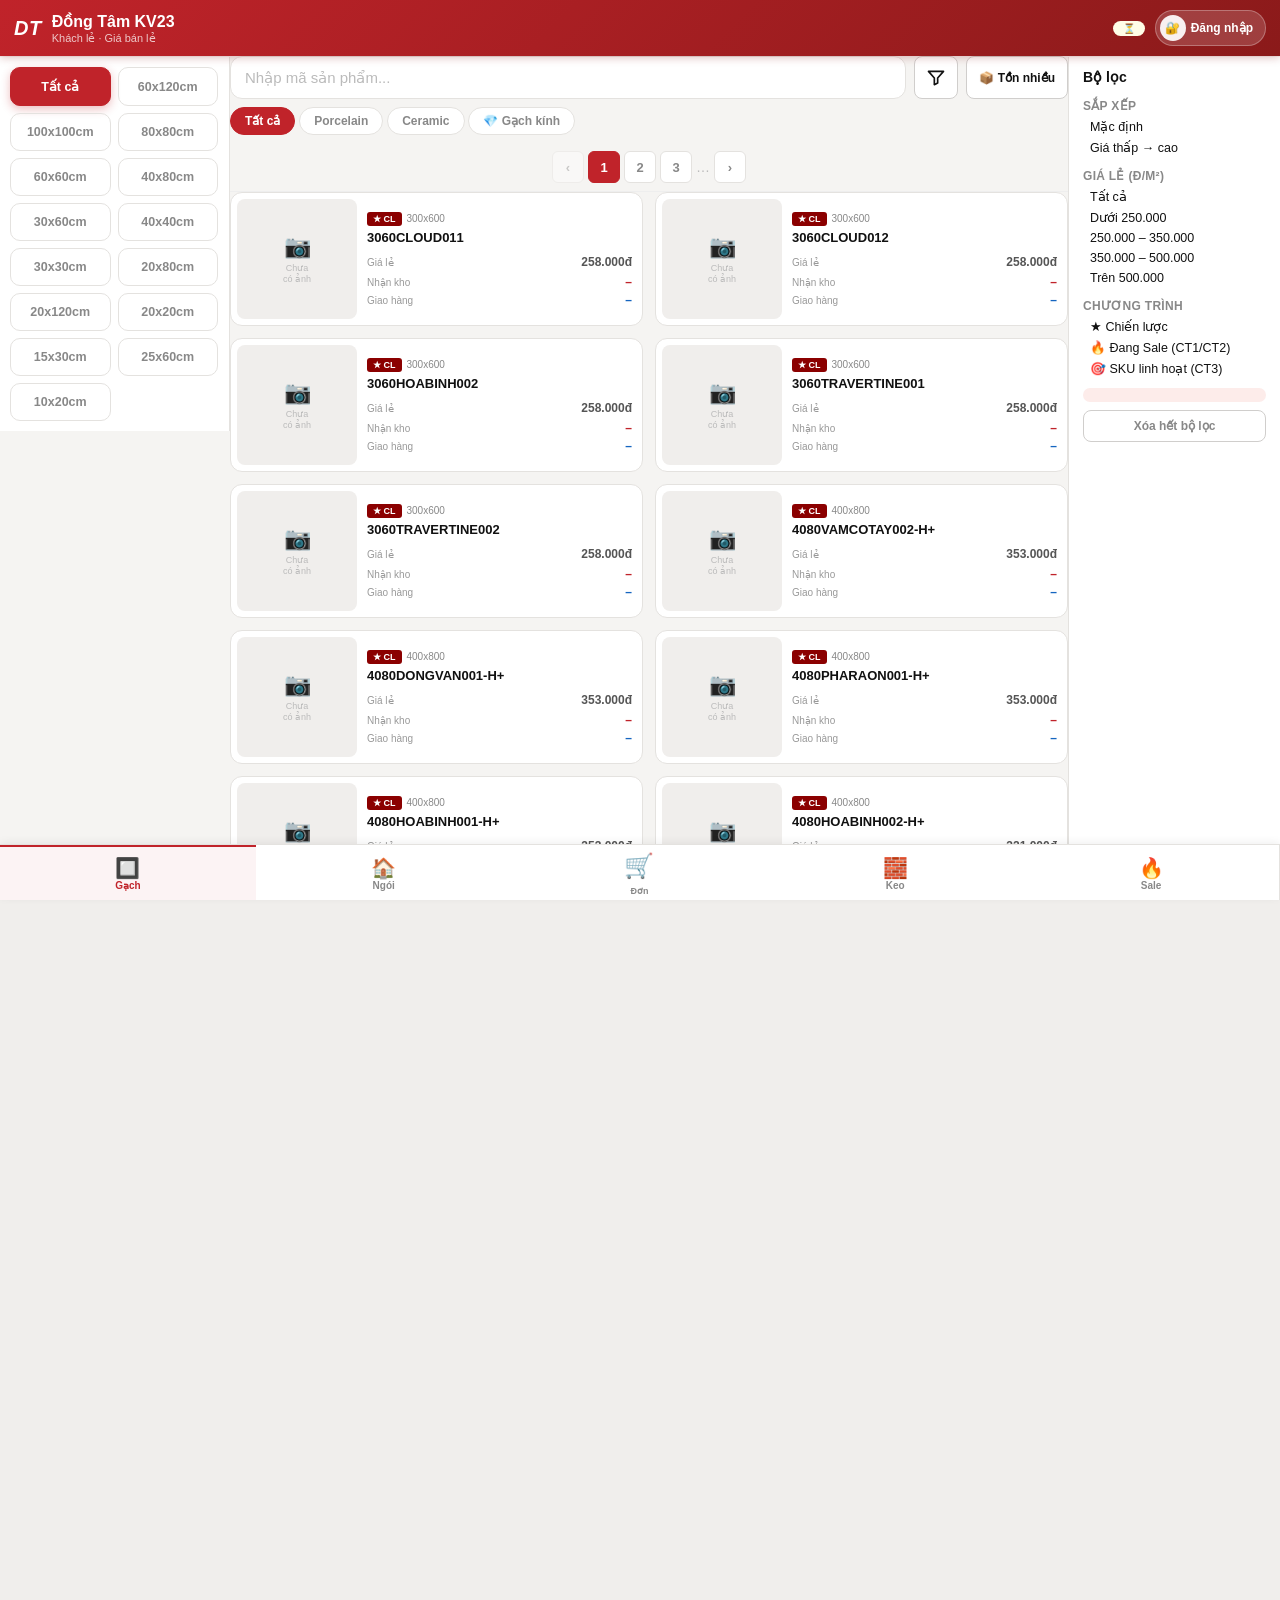
==== commit 3e92f60d: "Fix: DongTam_SalesTool.html redirect ve index.html - het canh dong bo tay File nay la ban rieng tu n" ====
--- a/DongTam_SalesTool.html
+++ b/DongTam_SalesTool.html
@@ -2,4644 +2,11 @@
 <html lang="vi">
 <head>
 <meta charset="UTF-8"/>
-<meta name="viewport" content="width=device-width,initial-scale=1.0,maximum-scale=1.0,user-scalable=no"/>
-<meta name="apple-mobile-web-app-capable" content="yes"/>
-<meta name="apple-mobile-web-app-title" content="DT Sales"/>
-<meta name="theme-color" content="#C0232A"/>
+<meta http-equiv="refresh" content="0; url=index.html"/>
 <title>Đồng Tâm – Sales Tool</title>
-<style>
-*{box-sizing:border-box;-webkit-tap-highlight-color:transparent;margin:0;padding:0}
-:root{
-  --red:#C0232A;
-  --red2:#8B1A1A;
-  --maroon:#6B1010;
-  --brand-grad:linear-gradient(135deg,#C0232A 0%,#8B1A1A 100%);
-  --bg:#F5F4F2;
-  --bg1:#FFFFFF;
-  --bg2:#F0EEEC;
-  --t1:#111111;
-  --t2:#888888;
-  --t3:#BBBBBB;
-  --bd:#E4E2DF;
-  --bd2:#D0CECC;
-  --r:12px;
-  --r8:8px;
-  --f:-apple-system,BlinkMacSystemFont,'Segoe UI',sans-serif;
-}
-html,body{width:100%;height:100%;overflow-x:hidden}
-body{font-family:var(--f);font-size:14px;color:var(--t1);background:var(--bg);padding:0;margin:0}
-
-/* ===== DESKTOP: thu hẹp như điện thoại ===== */
-@media(min-width:600px){
-  html,body{background:#D0D0D0;min-height:100vh}
-  /* KHÔNG dùng flex - làm login + app xếp ngang nhau */
-  body{display:block}
-
-  #login-screen{
-    width:420px;max-width:420px;min-height:auto;
-    margin:40px auto;
-    border-radius:16px;
-    box-shadow:0 8px 32px rgba(0,0,0,.2);
-  }
-
-  #app-content{
-    width:420px;max-width:420px;
-    min-height:100vh;
-    background:var(--bg);
-    box-shadow:0 0 48px rgba(0,0,0,.22);
-    position:relative;
-    margin:0 auto;
-  }
-
-  /* Topbar: sticky trong app-content */
-  .topbar{
-    position:sticky;top:0;
-    width:100%;
-    z-index:100;
-  }
-
-  /* Bottom nav: fixed căn giữa - dùng !important để override CSS gốc left:0;right:0 */
-  .bottom-nav{
-    position:fixed !important;bottom:0 !important;
-    width:420px !important;
-    left:50% !important;right:auto !important;
-    transform:translateX(-50%) !important;
-  }
-}
-
-/* ===== DESKTOP LAYOUT (≥768px) ===== */
-@media(min-width:768px){
-  html,body{background:var(--bg2)}
-  #app-content{width:100%;max-width:100%;background:var(--bg);box-shadow:none;margin:0}
-  .topbar{position:sticky;top:0;z-index:100;width:100%}
-
-  /* Nav nằm ngang dưới cùng — trải đều 5 nút, chừa 320px bên phải cho cart */
-  nav.bottom-nav{
-    position:fixed !important;
-    left:0 !important;right:320px !important;
-    bottom:0 !important;top:auto !important;
-    width:auto !important;
-    height:56px !important;
-    display:flex !important;
-    flex-direction:row !important;
-    align-items:stretch !important;
-    justify-content:space-evenly !important;
-    border-top:1px solid var(--bd) !important;
-    border-right:1px solid var(--bd) !important;
-    background:var(--bg1) !important;
-    padding:0 !important;
-    overflow:hidden !important;
-    box-shadow:0 -2px 8px rgba(0,0,0,.06) !important;
-    gap:0 !important;
-    z-index:90 !important;
-    transform:none !important;
-  }
-
-  .bn{
-    flex:1 1 0 !important;
-    display:flex !important;
-    flex-direction:column !important;
-    justify-content:center !important;
-    align-items:center !important;
-    padding:4px 2px !important;
-    font-size:10px !important;
-    font-weight:600 !important;
-    gap:2px !important;
-    border:none !important;
-    border-left:none !important;
-    border-top:2px solid transparent !important;
-    border-radius:0 !important;
-    height:56px !important;
-    min-height:unset !important;
-    width:0 !important;
-    color:var(--t2) !important;
-    background:transparent !important;
-    text-align:center !important;
-    transition:color .12s;
-    position:static !important;
-    top:auto !important;
-  }
-  .bn.on{color:var(--red) !important;border-top-color:var(--red) !important;background:rgba(192,35,42,.05) !important}
-  .bn-icon{font-size:20px !important;line-height:1 !important}
-
-  .bn-center{
-    flex:1 1 0 !important;
-    display:flex !important;
-    flex-direction:column !important;
-    justify-content:center !important;
-    align-items:center !important;
-    padding:4px 2px !important;
-    font-size:10px !important;
-    font-weight:600 !important;
-    gap:2px !important;
-    width:0 !important;
-    border:none !important;
-    border-top:2px solid transparent !important;
-    border-radius:0 !important;
-    height:56px !important;
-    min-height:unset !important;
-    background:transparent !important;
-    color:var(--t2) !important;
-    cursor:pointer !important;
-    text-align:center !important;
-    position:static !important;
-    top:auto !important;
-  }
-  .bn-center.on{color:var(--red) !important;border-top-color:var(--red) !important;background:rgba(192,35,42,.05) !important}
-  .bn-center-circle{
-    width:28px !important;height:28px !important;
-    box-shadow:none !important;border-radius:8px !important;
-    position:static !important;
-    display:flex !important;align-items:center !important;justify-content:center !important;
-    background:transparent !important;
-  }
-  #don-badge{position:static !important;top:auto !important;right:auto !important}
-
-  /* Banner thông tin khách hàng */
-  #thongtin-khachhang{margin-left:0;margin-right:320px}
-
-  /* Tab content: margin phải cho cart, padding bottom cho nav */
-  .tc{display:none;margin-left:0;margin-right:320px;padding-bottom:64px}
-  .tc.on{display:block}
-
-  /* Tab Tra giá: đẩy thêm sang phải để tránh size-sidebar cố định (320+70=390px) */
-  #tab-tra{margin-left:390px !important}
-
-  /* Cart panel: luôn hiển thị bên phải */
-  #tab-don{
-    display:block !important;
-    position:fixed !important;
-    right:0 !important;top:57px !important;bottom:0 !important;
-    width:320px !important;
-    margin-left:0 !important;margin-right:0 !important;
-    border-left:1px solid var(--bd);
-    background:var(--bg1);
-    overflow-y:auto;
-    z-index:80;
-  }
-
-  /* Product list: 2 cột */
-  #plist{display:grid !important;grid-template-columns:repeat(2,1fr);gap:8px}
-
-  /* Sale grid: 2 cột */
-  #slist.sale-grid{grid-template-columns:repeat(2,1fr) !important}
-
-  /* Search wrap sticky dưới topbar */
-  .search-wrap{position:sticky;top:0;z-index:40;background:var(--bg)}
-
-  /* Padding top cho tab content (vì không còn bottom-nav ăn space) */
-  #app-content{padding-bottom:0}
-
-  /* Size sidebar: cố định bên trái (mặc định left:0) */
-  #size-sidebar{
-    position:fixed !important;
-    left:0 !important;top:57px !important;bottom:56px !important;
-    width:85px !important;
-    overflow-y:auto !important;
-    background:var(--bg1) !important;
-    border-right:1px solid var(--bd) !important;
-    z-index:70;
-    max-height:none !important;
-    transition:left .2s;
-  }
-  /* Khi dp mở: size-sidebar dịch sang phải 320px */
-  body.dp-open #size-sidebar{left:320px !important}
-
-  /* Tab Tra giá: mặc định margin-left 85px (chừa size-sidebar) */
-  #tab-tra{margin-left:85px !important}
-  /* Khi dp mở: đẩy thêm 320px */
-  body.dp-open #tab-tra{margin-left:405px !important}
-
-  /* Tab Sale: khi dp mở đẩy sang phải 320px */
-  body.dp-open #tab-sale{margin-left:320px !important}
-
-  /* Product grid: KHÔNG cần margin-left vì tab-tra đã có margin-left */
-  #size-sidebar + div{margin-left:0 !important}
-
-  /* Detail panel: trên desktop hiện ở right panel thay vì inline card */
-  #dp-backdrop{display:none !important}
-  #dp-drag{display:none !important}
-  .dp{
-    display:none;
-    position:fixed !important;
-    left:0 !important;right:auto !important;top:57px !important;bottom:56px !important;
-    width:320px !important;height:auto !important;
-    margin:0 !important;
-    border-radius:0 !important;
-    border:none !important;border-top:none !important;
-    border-right:1px solid var(--bd) !important;
-    max-height:none !important;
-    overflow:hidden !important;
-    flex-direction:column !important;
-    z-index:85 !important;
-    background:var(--bg1) !important;
-    box-shadow:none !important;
-  }
-  .dp[style*="display:block"],.dp[style*="display: block"]{display:flex !important}
-  #dp-scroll{flex:1;overflow-y:auto;padding:12px 12px 0}
-  #dp-footer{flex-shrink:0;padding:10px 12px;border-top:1px solid var(--bd);background:var(--bg1)}
-  /* Khi dp hiện → ẩn tab-don (cart) phía dưới */
-  #tab-don{transition:opacity .15s}
-}
-
-/* ===== INPUTS ===== */
-input,button,select{font-family:var(--f);outline:none;-webkit-appearance:none}
-input[type=text],input[type=number],input[type=password]{
-  width:100%;background:var(--bg1);
-  border:1.5px solid var(--bd);border-radius:var(--r);
-  padding:12px 14px;font-size:15px;color:var(--t1);
-  transition:border .15s;
-}
-input:focus{border-color:var(--red)}
-input::placeholder{color:var(--t3)}
-
-/* ===== LOGIN ===== */
-#login-screen{
-  display:flex;flex-direction:column;align-items:stretch;justify-content:flex-start;
-  min-height:100vh;min-height:-webkit-fill-available;
-  background:var(--bg);
-}
-#login-header{
-  background:var(--brand-grad);
-  padding:48px 24px 36px;
-  display:flex;flex-direction:column;align-items:center;
-  box-shadow:0 4px 20px rgba(139,26,26,0.3);
-}
-#login-box{
-  background:var(--bg1);
-  border-radius:24px 24px 0 0;
-  padding:28px 24px 24px;
-  flex:1;
-  margin-top:-16px;
-  position:relative;
-}
-.login-top{text-align:center;margin-bottom:24px}
-.login-logo-circle{display:none}
-.login-top h1{font-size:20px;font-weight:800;color:var(--t1);margin-bottom:4px}
-.login-top p{font-size:13px;color:var(--t2)}
-.login-form{width:100%;max-width:360px}
-.login-field{margin-bottom:12px}
-.login-label{display:block;font-size:12px;font-weight:600;color:var(--t2);margin-bottom:6px}
-#btn-login{
-  width:100%;padding:15px;margin-top:8px;
-  background:var(--red);color:#fff;border:none;border-radius:var(--r);
-  font-size:16px;font-weight:700;cursor:pointer;
-  letter-spacing:.2px;
-}
-#btn-login:active{opacity:.88}
-
-/* ===== APP ===== */
-#app-screen{display:none;padding-bottom:64px}
-
-/* ===== TOP BAR ===== */
-.topbar{
-  display:flex;justify-content:space-between;align-items:center;
-  padding:10px 14px;background:var(--brand-grad);
-  border-bottom:none;
-  position:sticky;top:0;z-index:50;
-  box-shadow:0 2px 8px rgba(139,26,26,0.25);
-}
-.topbar-title{font-size:16px;font-weight:800;color:#fff}
-.topbar-sub{font-size:11px;color:rgba(255,255,255,0.75);margin-top:1px}
-.topbar-right{display:flex;align-items:center;gap:10px}
-#logout-btn{
-  background:rgba(255,255,255,0.15);border:1.5px solid rgba(255,255,255,0.4);border-radius:8px;
-  padding:5px 12px;font-size:12px;font-weight:600;color:#fff;cursor:pointer;
-}
-#don-badge-btn{
-  position:relative;background:rgba(255,255,255,0.18);border:1.5px solid rgba(255,255,255,0.5);
-  border-radius:8px;padding:5px 14px;
-  font-size:13px;font-weight:700;color:#fff;cursor:pointer;
-}
-#don-badge{
-  position:absolute;top:-5px;right:-5px;
-  background:#FF9500;color:#fff;border-radius:10px;
-  min-width:18px;height:18px;padding:0 4px;
-  font-size:10px;font-weight:800;
-  display:none;align-items:center;justify-content:center;
-}
-
-/* ===== GIA BADGE ===== */
-#gia-source-wrap{background:var(--bg);padding:4px 16px;text-align:center;border-bottom:1px solid var(--bd)}
-#gia-source-badge{
-  font-size:10px;padding:2px 10px;border-radius:10px;
-  background:#FFFDE7;color:#795548;cursor:pointer;display:inline-block;
-}
-
-/* ===== BOTTOM TABS ===== */
-.bottom-nav{
-  position:fixed;bottom:0;left:0;right:0;
-  background:var(--bg1);border-top:1px solid var(--bd);
-  display:flex;z-index:100;
-  padding-bottom:env(safe-area-inset-bottom);
-}
-.bn{
-  flex:1;display:flex;flex-direction:column;align-items:center;
-  justify-content:center;padding:8px 4px;border:none;
-  background:none;cursor:pointer;color:var(--t3);
-  font-size:9px;font-weight:600;font-family:var(--f);
-  gap:3px;transition:color .15s;
-}
-.bn.on{color:var(--red)}
-.bn-icon{font-size:20px;line-height:1}
-.bn-center{
-  flex:1;display:flex;flex-direction:column;align-items:center;
-  justify-content:center;border:none;background:none;cursor:pointer;
-  position:relative;top:-14px;
-}
-.bn-center-circle{
-  width:52px;height:52px;border-radius:50%;
-  background:var(--red);box-shadow:0 4px 12px rgba(192,35,42,0.35);
-  display:flex;align-items:center;justify-content:center;position:relative;
-}
-.bn-center.on .bn-center-circle{background:#8B0000}
-.bn-dot{
-  position:absolute;top:6px;right:50%;transform:translateX(8px);
-  width:8px;height:8px;border-radius:50%;
-  background:#FF9500;display:none;
-}
-
-/* ===== TAB CONTENT ===== */
-/* padding-bottom đủ để nội dung cuối danh sách không bị thanh bottom-nav
-   (cố định, có nút tròn nổi lên -14px) che mất */
-.tc{display:none;padding-bottom:110px;box-sizing:border-box}.tc.on{display:block}
-.tab-wrap{padding:12px 14px}
-
-/* ===== SEARCH BAR (Tab Tra mã) ===== */
-.search-wrap{
-  padding:12px 14px 8px;
-  background:var(--bg1);
-  border-bottom:1px solid var(--bd);
-  position:sticky;top:57px;z-index:40;
-}
-.search-input-wrap{position:relative}
-.search-input-wrap input{
-  padding-left:40px;background:var(--bg2);border-color:transparent;
-  border-radius:10px;font-size:14px;
-}
-.search-input-wrap input:focus{border-color:var(--red);background:var(--bg1)}
-.search-icon{
-  position:absolute;left:12px;top:50%;transform:translateY(-50%);
-  font-size:16px;color:var(--t3);pointer-events:none;
-}
-
-/* ===== FILTERS ===== */
-.filters-wrap{
-  padding:8px 14px;background:var(--bg1);
-  border-bottom:1px solid var(--bd);
-  display:flex;gap:6px;overflow-x:auto;scrollbar-width:none;
-}
-.filters-wrap::-webkit-scrollbar{display:none}
-.fb{
-  flex-shrink:0;padding:6px 14px;border-radius:20px;
-  border:1.5px solid var(--bd);background:var(--bg1);
-  font-size:12px;font-weight:600;color:var(--t2);cursor:pointer;
-  white-space:nowrap;transition:all .15s;
-}
-.fb.on{background:var(--red);color:#fff;border-color:var(--red)}
-
-/* ===== SIDEBAR + LIST ===== */
-.tra-layout{display:flex;min-height:calc(100vh - 180px)}
-#size-sidebar{
-  width:68px;flex-shrink:0;
-  background:var(--bg1);border-right:1px solid var(--bd);
-  overflow-y:auto;
-  position:sticky;top:57px;align-self:flex-start;
-  max-height:calc(100vh - 130px);
-}
-.sz-item{
-  display:block;padding:10px 4px;font-size:10px;font-weight:500;
-  color:var(--t2);cursor:pointer;text-align:center;
-  border-bottom:1px solid var(--bd);
-  border-left:3px solid transparent;transition:all .12s;
-}
-.sz-item.on{
-  color:var(--red);font-weight:700;
-  border-left-color:var(--red);background:#FFF5F5;
-}
-/* Mobile: size sidebar → horizontal chips */
-#product-area{flex:1;min-width:0;padding:8px 10px}
-
-/* ===== PRODUCT CARDS ===== */
-.mk{
-  background:var(--bg1);border:1px solid var(--bd);
-  border-radius:var(--r);padding:12px 14px;
-  margin-bottom:8px;cursor:pointer;
-  display:flex;justify-content:space-between;align-items:center;
-}
-.mk:active{background:#FFF5F5;border-color:var(--red)}
-/* Card gạch kính - layout dọc */
-.mk-kinh{
-  background:var(--bg1);border:1px solid var(--bd);
-  border-radius:var(--r);padding:12px 14px 16px;
-  margin-bottom:16px;
-  display:block;
-  overflow:visible;
-}
-.mk-left{}
-.mk-ma{font-size:14px;font-weight:700;color:var(--t1);margin-bottom:3px}
-.mk-kc{font-size:12px;color:var(--t2)}
-.mk-right{text-align:right;flex-shrink:0;margin-left:10px}
-.mk-price{font-size:15px;font-weight:800;color:var(--t1)}
-.mk-price-label{font-size:10px;color:var(--t2);margin-top:1px}
-.mk-sale-price{font-size:15px;font-weight:800;color:var(--red)}
-.mk-old-price{font-size:11px;color:var(--t3);text-decoration:line-through}
-.mk-sale-label{font-size:10px;color:var(--red)}
-.sale-dot{display:inline-block;width:6px;height:6px;border-radius:50%;background:var(--red);margin-left:4px;vertical-align:middle}
-.badge{font-size:10px;padding:1px 6px;border-radius:5px;background:#FFF3CD;color:#856404;font-weight:600;margin-left:4px}
-
-/* ===== DETAIL POPUP ===== */
-#dp-backdrop{display:none;position:fixed;inset:0;background:rgba(0,0,0,.45);z-index:199;touch-action:none}
-#dp-backdrop.on{display:block}
-.dp{
-  display:none;margin:8px 10px;
-  background:var(--bg1);border:1.5px solid var(--red);
-  border-radius:var(--r);overflow:hidden;
-  max-height:calc(100vh - 140px);overflow-y:auto;
-}
-#dp-drag{display:none;width:40px;height:4px;border-radius:2px;background:var(--bd2);margin:10px auto 4px;flex-shrink:0}
-#dp-scroll{padding:0 14px 8px}
-#dp-footer{padding:10px 14px 16px;border-top:1px solid var(--bd);background:var(--bg1)}
-/* Mobile only: bottom sheet */
-@media(max-width:767px){
-  .dp{
-    position:fixed !important;
-    left:0 !important;right:0 !important;bottom:0 !important;top:auto !important;
-    width:100% !important;height:88vh !important;max-height:none !important;
-    margin:0 !important;
-    border-radius:16px 16px 0 0 !important;
-    border:none !important;border-top:3px solid var(--red) !important;
-    background:var(--bg1) !important;
-    overflow:hidden !important;
-    display:none;flex-direction:column;
-    z-index:200 !important;
-    box-shadow:0 -6px 32px rgba(0,0,0,.18) !important;
-  }
-  .dp[style*="display:block"],.dp[style*="display: block"]{display:flex !important}
-  #dp-drag{display:block}
-  #dp-scroll{flex:1;overflow-y:auto;-webkit-overflow-scrolling:touch;padding:0 14px 8px}
-  #dp-footer{flex-shrink:0;padding:10px 14px 20px}
-}
-.dp-head{
-  background:var(--red);color:#fff;
-  padding:12px 14px;
-}
-.dp-head-ma{font-size:16px;font-weight:800}
-.dp-head-sub{font-size:11px;opacity:.8;margin-top:2px}
-.dp-body{padding:14px}
-.pr-section{font-size:10px;font-weight:700;color:var(--t2);text-transform:uppercase;letter-spacing:.5px;margin:10px 0 6px;display:flex;align-items:center;gap:8px}
-.pr-section::after{content:'';flex:1;height:1px;background:var(--bd)}
-.pr-grid{display:grid;grid-template-columns:1fr 1fr;gap:6px;margin-bottom:6px}
-.pr-box{background:var(--bg2);border-radius:8px;padding:10px;text-align:center}
-.pr-box.sale{background:#FFF5F5}
-.pr-box.full{grid-column:1/-1}
-.pr-box-label{font-size:10px;color:var(--t2);margin-bottom:3px}
-.pr-box-val{font-size:14px;font-weight:800;color:var(--t1)}
-.pr-box.sale .pr-box-val{color:var(--red)}
-.pr-save{background:#F0FFF4;border-radius:8px;padding:8px 12px;font-size:12px;color:#1B6634;font-weight:600;text-align:center;margin-bottom:10px}
-
-/* ===== SALE TAB GRID ===== */
-.sale-grid{display:grid;grid-template-columns:1fr 1fr;gap:10px;padding:12px 14px}
-.sale-card{background:var(--bg1);border:1px solid var(--bd);border-radius:var(--r);overflow:hidden;cursor:pointer;display:flex;flex-direction:column}
-.sale-card:active{border-color:var(--red)}
-.sale-img-wrap{aspect-ratio:1;background:var(--bg2);overflow:hidden;position:relative}
-.sale-img-wrap img{width:100%;height:100%;object-fit:cover}
-.sale-img-placeholder{width:100%;height:100%;display:flex;align-items:center;justify-content:center;font-size:36px;color:var(--t3)}
-.sale-img-dots{position:absolute;bottom:5px;left:0;right:0;display:flex;justify-content:center;gap:3px}
-.sale-img-dot{width:4px;height:4px;border-radius:50%;background:rgba(255,255,255,.5)}
-.sale-img-dot.on{background:#fff;width:12px;border-radius:2px}
-.sale-img-nav{position:absolute;top:50%;transform:translateY(-50%);background:rgba(0,0,0,.25);color:#fff;border:none;border-radius:50%;width:24px;height:24px;font-size:13px;cursor:pointer;display:flex;align-items:center;justify-content:center;padding:0}
-.sale-img-prev{left:4px}.sale-img-next{right:4px}
-.sale-card-info{padding:8px 10px 6px;flex:1}
-.sale-card-ma{font-size:12px;font-weight:700;color:var(--t1);margin-bottom:1px}
-.sale-card-kc{font-size:10px;color:var(--t2);margin-bottom:4px}
-.sale-card-price{font-size:14px;font-weight:800;color:var(--red)}
-.sale-card-old{font-size:11px;color:var(--t3);text-decoration:line-through}
-.sale-badge{font-size:10px;padding:2px 6px;border-radius:5px;background:var(--red);color:#fff;font-weight:700;float:right}
-.sale-card-add{width:100%;padding:10px;border:none;background:var(--red);color:#fff;font-weight:700;font-size:13px;cursor:pointer;font-family:var(--f)}
-.sale-card-add:active{opacity:.85}
-
-/* ===== GIỎ HÀNG ===== */
-.don-item{background:var(--bg1);border:1px solid var(--bd);border-radius:var(--r);padding:13px 14px;margin-bottom:8px}
-.don-item-ma{font-size:14px;font-weight:700;color:var(--t1)}
-.don-item-sub{font-size:11px;color:var(--t2);margin-top:2px;margin-bottom:10px}
-.qty-row{display:flex;align-items:center;gap:10px}
-.qty-btn{width:34px;height:34px;border-radius:50%;background:var(--bg2);border:1.5px solid var(--bd);font-size:18px;font-weight:700;color:var(--t1);display:flex;align-items:center;justify-content:center;cursor:pointer;padding:0;flex-shrink:0}
-.qty-btn:active{background:var(--red);color:#fff;border-color:var(--red)}
-#don-totals{background:var(--bg1);border:1px solid var(--bd);border-radius:var(--r);padding:14px;margin-top:10px}
-#don-total-le{font-size:12px;color:var(--t2);margin-bottom:3px}
-#don-total-dl{font-size:20px;font-weight:800;color:var(--red);margin-bottom:3px}
-#don-margin{font-size:12px;color:#1B6634;font-weight:600}
-.don-actions{display:grid;grid-template-columns:1fr 1fr 1fr;gap:8px;margin-top:10px}
-.don-actions button{padding:11px 4px;font-size:11px;font-weight:700;border-radius:10px;border:none;cursor:pointer;font-family:var(--f);display:flex;flex-direction:column;align-items:center;gap:3px}
-.btn-zalo{background:#0068FF;color:#fff}
-.btn-pdf{background:#E53935;color:#fff}
-.btn-excel{background:#1B6634;color:#fff}
-.btn-order{background:var(--red);color:#fff;grid-column:1/-1;padding:14px;font-size:14px;border-radius:10px;flex-direction:row;gap:6px;justify-content:center;margin-top:4px}
-
-/* ===== TIER BOXES (Ngói/Keo) ===== */
-.tier-row{display:flex;gap:6px;margin-bottom:6px}
-.tier-box{flex:1;background:var(--bg2);border-radius:8px;padding:9px;text-align:center}
-.tier-box-label{font-size:10px;color:var(--t2);margin-bottom:3px}
-.tier-box-val{font-size:13px;font-weight:700;color:var(--t1)}
-
-/* ===== TOAST ===== */
-#toast{position:fixed;bottom:76px;left:50%;transform:translateX(-50%) translateY(10px);background:rgba(17,17,17,.9);color:#fff;padding:9px 18px;border-radius:20px;font-size:13px;opacity:0;transition:all .2s;z-index:999;white-space:nowrap;pointer-events:none}
-#toast.show{opacity:1;transform:translateX(-50%) translateY(0)}
-
-/* ===== ẢNH SP ===== */
-#dp-img-wrap{border-radius:8px;overflow:hidden;margin-bottom:10px;aspect-ratio:1;background:var(--bg2)}
-#dp-img{width:100%;height:100%;object-fit:cover}
-
-/* ===== CNT ===== */
-.cnt{font-size:11px;color:var(--t2);text-align:center;padding:6px 0 2px}
-
-/* ===== MOBILE ===== */
-@media(max-width:390px){
-  .tb-label{display:none}
-  input[type=text],input[type=number]{font-size:16px}
-}
-::-webkit-scrollbar{width:3px;height:3px}
-::-webkit-scrollbar-thumb{background:var(--bd);border-radius:3px}
-.pag{display:flex;flex-wrap:wrap;justify-content:center;align-items:center;gap:4px;padding:8px 12px}
-.pag-btn{min-width:32px;height:32px;padding:0 8px;border-radius:6px;border:1.5px solid var(--bd);background:var(--bg1);font-size:13px;font-weight:600;cursor:pointer;font-family:var(--f);color:var(--t2)}
-.pag-btn.on{background:var(--red);border-color:var(--red);color:#fff}
-.pag-btn:disabled{opacity:.4;cursor:not-allowed}
-</style>
 </head>
 <body>
-
-<div id="login-screen">
-  <div id="login-header">
-    <div style="text-align:center">
-      <div style="font-size:42px;font-weight:900;color:#fff;letter-spacing:1px;font-style:italic;line-height:1">Dongtam</div>
-      <div style="font-size:13px;color:rgba(255,255,255,0.82);margin-top:6px;letter-spacing:0.5px;font-style:italic">Vì cuộc sống tươi đẹp</div>
-      <div style="margin-top:10px;display:inline-block;background:rgba(255,255,255,0.18);border-radius:20px;padding:3px 14px;font-size:11px;font-weight:700;color:#fff;letter-spacing:2px">KHU VỰC 23</div>
-    </div>
-  </div>
-  <div id="login-box">
-    <div id="login-logo">
-      <h1>Chào mừng trở lại</h1>
-      <p>Đăng nhập để tiếp tục</p>
-    </div>
-    <div class="login-field">
-      <label>Tài khoản</label>
-      <input type="text" id="inp-user" placeholder="Nhập username..." autocomplete="username" autocapitalize="none"/>
-    </div>
-    <div class="login-field">
-      <label>Mật khẩu</label>
-      <input type="password" id="inp-pass" placeholder="Nhập mật khẩu..." autocomplete="current-password" onkeydown="if(event.key==='Enter')doLogin()"/>
-    </div>
-    <p id="login-err"></p>
-    <button id="btn-login" onclick="doLogin()">Đăng nhập</button>
-  </div>
-  <p id="login-footer">Quên mật khẩu? Liên hệ Linh · 0819 548 908</p>
-</div>
-<div id="app-content">
-<div class="wrap" style="padding:0">
-<div class="topbar">
-  <div style="display:flex;align-items:center;gap:10px">
-    <div style="font-size:20px;font-weight:900;font-style:italic;color:#fff;letter-spacing:0.5px;line-height:1">DT</div>
-    <div>
-      <div class="topbar-title">Đồng Tâm KV23</div>
-      <div style="display:flex;align-items:center;gap:6px;margin-top:2px;position:relative">
-        <span id="ca-nhan-ten" class="topbar-sub"></span>
-        <button type="button" onclick="toggleMenuTaiKhoan()" style="font-size:10px;font-weight:600;color:rgba(255,255,255,0.9);background:rgba(255,255,255,0.15);border:1px solid rgba(255,255,255,0.4);border-radius:6px;padding:2px 7px;cursor:pointer;font-family:var(--f)">👤 Tài khoản ▾</button>
-      <div id="menu-taikhoan" style="display:none;position:absolute;top:24px;left:0;z-index:200;background:var(--bg1,#fff);border:1px solid var(--bd,#ddd);border-radius:10px;box-shadow:0 4px 16px rgba(0,0,0,.15);min-width:170px;overflow:hidden">
-        <button type="button" onclick="toggleMenuTaiKhoan();moLichSuDon()" style="display:block;width:100%;text-align:left;padding:10px 12px;border:none;background:none;font-size:12px;font-weight:600;color:var(--t1);cursor:pointer;font-family:var(--f)">🕘 Lịch sử đơn hàng</button>
-        <button type="button" id="btn-quanly-taikhoan" onclick="toggleMenuTaiKhoan();moQuanLyTaiKhoan()" style="display:none;width:100%;text-align:left;padding:10px 12px;border:none;border-top:1px solid var(--bd,#eee);background:none;font-size:12px;font-weight:600;color:var(--t1);cursor:pointer;font-family:var(--f)">👤 Quản lý tài khoản</button>
-        <button type="button" onclick="toggleMenuTaiKhoan();doLogout()" style="display:block;width:100%;text-align:left;padding:10px 12px;border:none;border-top:1px solid var(--bd,#eee);background:none;font-size:12px;font-weight:600;color:#C0232A;cursor:pointer;font-family:var(--f)">🚪 Đăng xuất</button>
-      </div>
-    </div>
-  </div>
-  </div>
-  <div class="topbar-right">
-    <span id="gia-source-badge" onclick="fetchGiaFromSheet()">⏳</span>
-  </div>
-</div></div>
-<div id="thongtin-khachhang" style="display:none;background:#FFF8F8;border-bottom:1px solid #F5D0D0;padding:8px 14px;font-size:11px;color:#8B1A1A"></div>
-<nav class="bottom-nav">
-  <button class="bn on" id="bn-tra" onclick="swTab('tra')"><span class="bn-icon">🔲</span><span>Gạch</span></button>
-  <button class="bn" id="bn-ngoi" onclick="swTab('ngoi')"><span class="bn-icon">🏠</span><span>Ngói</span></button>
-  <button class="bn-center" id="bn-don" onclick="swTab('don')" style="position:relative">
-    <div class="bn-center-circle"><span style="font-size:24px">🛒</span><span id="don-badge" style="display:none;position:absolute;top:-4px;right:-4px;background:#FF9500;color:#fff;border-radius:10px;min-width:18px;height:18px;font-size:10px;font-weight:800;align-items:center;justify-content:center;padding:0 4px"></span></div>
-    <span style="font-size:9px;font-weight:600;color:var(--t2);margin-top:4px;font-family:var(--f)">Đơn</span>
-  </button>
-  <button class="bn" id="bn-keo" onclick="swTab('keo')"><span class="bn-icon">🧱</span><span>Keo</span></button>
-  <button class="bn" id="bn-sale" onclick="swTab('sale')"><span class="bn-icon">🔥</span><span>Sale</span></button>
-</nav>
-
-<!-- TAB 1: Tra mã -->
-<div id="tab-tra" class="tc on">
-  <div style="display:flex;gap:8px;margin-bottom:8px">
-    <input type="text" id="sq" placeholder="Nhập mã sản phẩm..." oninput="curPage=0;render()" style="flex:1;margin-bottom:0"/>
-    <button type="button" id="btn-loc-nangcao" onclick="moLocNangCao('tra')" style="flex-shrink:0;width:44px;border-radius:var(--r8);border:1.5px solid var(--bd2);background:var(--bg1);color:var(--t1);cursor:pointer;display:flex;align-items:center;justify-content:center"><svg width="20" height="20" viewBox="0 0 24 24" fill="none" stroke="currentColor" stroke-width="2" stroke-linecap="round" stroke-linejoin="round"><path d="M3 4h18l-7 8v6l-4 2v-8L3 4z"/></svg></button>
-  </div>
-  <div class="filters" style="margin-top:4px">
-    <button class="fb on" id="f-all"       onclick="setF('all')">Tất cả</button>
-    <button class="fb"    id="f-porcelain" onclick="setF('porcelain')">Porcelain</button>
-    <button class="fb"    id="f-ceramic"   onclick="setF('ceramic')">Ceramic</button>
-    <button class="fb"    id="f-kinh"      onclick="setF('kinh')">💎 Gạch kính</button>
-  </div>
-  <div style="display:flex;gap:0;margin:8px -10px 0;width:calc(100% + 20px)">
-    <div id="size-sidebar" style="width:85px;flex-shrink:0;background:var(--bg1);border-right:0.5px solid var(--bd);overflow-y:auto;max-height:70vh">
-      <div class="sz-item on" id="sz-all"    onclick="setSize('all')">Tất cả</div>
-      <div class="sz-item" id="sz-60x120"    onclick="setSize('600x1200')">60x120cm</div>
-      <div class="sz-item" id="sz-100x100"   onclick="setSize('1000x1000')">100x100cm</div>
-      <div class="sz-item" id="sz-80x80"     onclick="setSize('800x800')">80x80cm</div>
-      <div class="sz-item" id="sz-60x60"     onclick="setSize('600x600')">60x60cm</div>
-      <div class="sz-item" id="sz-40x80"     onclick="setSize('400x800')">40x80cm</div>
-      <div class="sz-item" id="sz-30x60"     onclick="setSize('300x600')">30x60cm</div>
-      <div class="sz-item" id="sz-40x40"     onclick="setSize('400x400')">40x40cm</div>
-      <div class="sz-item" id="sz-30x30"     onclick="setSize('300x300')">30x30cm</div>
-      <div class="sz-item" id="sz-20x80"     onclick="setSize('200x800')">20x80cm</div>
-      <div class="sz-item" id="sz-20x120"    onclick="setSize('200x1200')">20x120cm</div>
-      <div class="sz-item" id="sz-20x20"     onclick="setSize('200x200')">20x20cm</div>
-      <div class="sz-item" id="sz-15x30"     onclick="setSize('150x300')">15x30cm</div>
-      <div class="sz-item" id="sz-25x60"     onclick="setSize('250x600')">25x60cm</div>
-      <div class="sz-item" id="sz-10x20"     onclick="setSize('100x200')">10x20cm</div>
-    </div>
-    <div style="flex:1;min-width:0;padding:0 10px">
-  <div id="dp-backdrop" onclick="closeDp()"></div>
-  <div id="dp" class="dp">
-    <div id="dp-drag"></div>
-    <div id="dp-scroll">
-    <div style="display:flex;justify-content:space-between;align-items:start;margin-bottom:10px">
-      <div>
-        <p id="dp-ma" style="font-size:14px;font-weight:600;margin-bottom:2px"></p>
-        <p id="dp-kc" style="font-size:11px;color:var(--t2)"></p>
-        <p id="dp-quycach" style="font-size:11px;color:var(--t2);margin-top:2px;display:none"></p>
-      </div>
-      <button onclick="closeDp()" style="font-size:16px;padding:4px 12px;border:none;background:var(--bg2);border-radius:50%;width:32px;height:32px;display:flex;align-items:center;justify-content:center;cursor:pointer;color:var(--t2)">✕</button>
-    </div>
-    <p id="dp-sec-dl" style="font-size:11px;font-weight:700;color:var(--t2);margin-bottom:6px">GIÁ ĐẠI LÝ</p>
-    <div class="pr-grid">
-      <div class="pr-box"><p>Giá lẻ</p><p id="dp-le"></p></div>
-      <div class="pr-box"><p>Nhận kho</p><p id="dp-nhan"></p></div>
-      <div class="pr-box full"><p>Giao hàng</p><p id="dp-giao"></p></div>
-    </div>
-    <div id="dp-sale-section" style="display:none">
-      <p style="font-size:11px;font-weight:700;color:#C0232A;margin-bottom:6px">🔥 GIÁ SALE</p>
-      <div class="pr-grid">
-        <div class="pr-box sale"><p>Nhận kho Sale</p><p id="dp-ns"></p></div>
-        <div class="pr-box sale"><p>Giao Sale</p><p id="dp-gs"></p></div>
-      </div>
-      <div id="dp-save" style="background:#E8F5E9;border-radius:var(--r8);padding:8px 10px;font-size:12px;color:#1B5E20;text-align:center;margin-bottom:4px"></div>
-      <div style="text-align:center;margin-bottom:8px"><span id="dp-sale-badge" style="display:none"></span></div>
-    </div>
-    <div style="background:var(--bg2);border-radius:var(--r8);padding:9px 11px;font-size:12px;color:var(--t2)">
-      Bán <input id="dp-sell" type="number" style="width:90px;display:inline;padding:3px 6px;font-size:12px" oninput="calcM()"/> đ/m² → lời <span id="dp-margin" style="font-weight:600;color:#388E3C">–</span>
-    </div>
-    <!-- Nhập số lượng theo thùng hoặc m² -->
-    <div id="dp-qty-section" style="background:var(--bg2);border-radius:var(--r8);padding:10px 11px;margin-top:8px">
-      <div style="display:flex;gap:6px;margin-bottom:8px">
-        <button id="dp-unit-m2" onclick="setDpUnit('m2')" style="flex:1;padding:6px;border-radius:8px;border:none;background:var(--red);color:#fff;font-weight:700;font-size:11px;cursor:pointer;font-family:var(--f)">Theo m²</button>
-        <button id="dp-unit-thung" onclick="setDpUnit('thung')" style="flex:1;padding:6px;border-radius:8px;border:1.5px solid var(--bd);background:var(--bg1);color:var(--t2);font-weight:700;font-size:11px;cursor:pointer;font-family:var(--f)">Theo thùng</button>
-      </div>
-      <div style="display:flex;align-items:center;gap:8px">
-        <input id="dp-qty-input" type="number" value="1" min="0.01" step="0.01" oninput="calcDpQty()" style="flex:1;text-align:center;font-size:15px;font-weight:700;padding:8px;border:1.5px solid var(--bd2);border-radius:8px;background:var(--bg1);font-family:var(--f)"/>
-        <span id="dp-qty-unit-label" style="font-size:12px;color:var(--t2);min-width:30px">m²</span>
-      </div>
-      <p id="dp-qty-convert" style="font-size:11px;color:#0D47A1;margin-top:6px;text-align:center"></p>
-      <div style="border-top:1px dashed var(--bd2);margin-top:9px;padding-top:9px">
-        <p style="font-size:11px;font-weight:700;color:var(--t2);margin-bottom:6px">📐 Tính theo diện tích phòng</p>
-        <div style="display:flex;align-items:center;gap:6px">
-          <input id="dp-room-dai" type="number" min="0" step="0.1" placeholder="Dài (m)" style="flex:1;text-align:center;font-size:13px;padding:7px;border:1px solid var(--bd2);border-radius:8px;background:var(--bg1);font-family:var(--f)"/>
-          <span style="font-size:12px;color:var(--t2)">×</span>
-          <input id="dp-room-rong" type="number" min="0" step="0.1" placeholder="Rộng (m)" style="flex:1;text-align:center;font-size:13px;padding:7px;border:1px solid var(--bd2);border-radius:8px;background:var(--bg1);font-family:var(--f)"/>
-          <button onclick="tinhTheoDienTichPhong()" style="padding:7px 12px;border:none;border-radius:8px;background:#0D47A1;color:#fff;font-size:12px;font-weight:700;cursor:pointer;font-family:var(--f)">Tính</button>
-        </div>
-        <p id="dp-room-result" style="font-size:11px;color:#0D47A1;margin-top:6px;text-align:center"></p>
-      </div>
-    </div>
-    <!-- Ảnh sản phẩm -->
-    <div id="dp-img-section" style="margin-top:10px">
-      <div id="dp-img-wrap" style="display:none;margin-bottom:8px;border-radius:var(--r8);overflow:hidden;background:var(--bg2);position:relative">
-        <img id="dp-img" src="" style="width:100%;max-height:220px;object-fit:cover;display:block"/>
-        <!-- Nút lướt ảnh -->
-        <button id="dp-img-prev" onclick="slideImg(-1)"
-          style="display:none;position:absolute;left:4px;top:50%;transform:translateY(-50%);
-          width:28px;height:28px;border-radius:50%;border:none;background:rgba(0,0,0,.45);
-          color:#fff;font-size:16px;cursor:pointer;line-height:1">‹</button>
-        <button id="dp-img-next" onclick="slideImg(1)"
-          style="display:none;position:absolute;right:4px;top:50%;transform:translateY(-50%);
-          width:28px;height:28px;border-radius:50%;border:none;background:rgba(0,0,0,.45);
-          color:#fff;font-size:16px;cursor:pointer;line-height:1">›</button>
-        <!-- Dots -->
-        <div id="dp-img-dots" style="position:absolute;bottom:5px;left:0;right:0;
-          display:flex;justify-content:center;gap:4px"></div>
-        <!-- Counter -->
-        <span id="dp-img-counter" style="display:none;position:absolute;top:6px;right:8px;
-          background:rgba(0,0,0,.5);color:#fff;font-size:10px;padding:2px 6px;border-radius:10px"></span>
-      </div>
-    </div><!-- end dp-img-section -->
-    </div><!-- end dp-scroll -->
-    <!-- Footer nút cố định đáy panel -->
-    <div id="dp-footer" style="padding:10px 12px;border-top:1px solid var(--bd);background:var(--bg1);flex-shrink:0">
-      <div style="display:flex;gap:6px;margin-bottom:6px">
-        <button onclick="chiaSeAnhSanPham(curP_ma)" style="flex:1;font-size:11px;padding:9px 4px;border-radius:var(--r8);border:none;background:#388E3C;color:#fff;font-weight:600" title="Chia sẻ nhiều ảnh sản phẩm">🖼️ Chia sẻ hình ảnh</button>
-        <button id="dp-zalo-btn" onclick="shareZalo()" style="flex:1;font-size:11px;padding:9px 4px;border-radius:var(--r8);border:none;background:#0068FF;color:#fff;font-weight:600">💬 Tin nhắn Zalo</button>
-        <button onclick="addToDonWithQty()" style="flex:1;font-size:11px;padding:9px 4px;border-radius:var(--r8);border:none;background:#C0232A;color:#fff;font-weight:700;font-family:var(--f)">🛒 Thêm đơn</button>
-      </div>
-      <button onclick="moTonKho(curP_ma)" style="width:100%;font-size:12px;padding:8px;border-radius:var(--r8);border:1.5px solid #C0232A;background:none;color:#C0232A;font-weight:700;font-family:var(--f);cursor:pointer">📦 Xem tồn kho theo kho/lô</button>
-    </div>
-  </div>
-  <div id="pagination" class="pag" style="padding:8px 12px;border-bottom:1px solid #eee;display:flex;flex-wrap:wrap;justify-content:center;gap:4px;align-items:center"></div>
-  <div id="plist"></div>
-  <p id="pcount" class="pag-info"></p>
-    </div><!-- end main content -->
-  </div><!-- end sidebar layout -->
-</div>
-
-<!-- TAB 2: Sale -->
-<div id="tab-sale" class="tc">
-  <div style="padding:8px 12px 6px;background:var(--bg1);border-bottom:1px solid var(--bd)">
-    <div style="display:flex;gap:8px;margin-bottom:7px">
-      <div style="position:relative;flex:1">
-        <span style="position:absolute;left:10px;top:50%;transform:translateY(-50%);font-size:13px;color:var(--t3)">🔍</span>
-        <input type="text" id="ssq" placeholder="Tìm mã sale..." oninput="renderSale()"
-          style="width:100%;padding:8px 12px 8px 32px;border:1.5px solid var(--bd);border-radius:20px;font-size:13px;background:var(--bg2);outline:none"/>
-      </div>
-      <button type="button" id="btn-loc-nangcao-sale" onclick="moLocNangCao('sale')" style="flex-shrink:0;width:44px;border-radius:20px;border:1.5px solid var(--bd2);background:var(--bg1);color:var(--t1);cursor:pointer;display:flex;align-items:center;justify-content:center"><svg width="20" height="20" viewBox="0 0 24 24" fill="none" stroke="currentColor" stroke-width="2" stroke-linecap="round" stroke-linejoin="round"><path d="M3 4h18l-7 8v6l-4 2v-8L3 4z"/></svg></button>
-    </div>
-    <div style="display:flex;gap:6px">
-      <button class="fb on" id="sf2-ct1" onclick="setSF2('ct1')"
-        style="flex:1;font-size:12px;padding:6px 0;background:#C0232A;color:#fff;border-color:#C0232A;text-align:center">🔥 CT1 · Sale tháng</button>
-      <button class="fb" id="sf2-ct2" onclick="setSF2('ct2')"
-        style="flex:1;font-size:12px;padding:6px 0;text-align:center">📦 CT2 · Xả kho</button>
-    </div>
-  </div>
-  <div style="font-size:11px;color:var(--t2);padding:4px 12px;background:var(--bg2);border-bottom:1px solid var(--bd)" id="scount"></div>
-  <div style="display:flex">
-    <div style="width:58px;flex-shrink:0;background:var(--bg1);border-right:1px solid var(--bd)">
-      <div class="sz-item on" id="ssz-all"     onclick="setSaleSize('all')">Tất cả</div>
-      <div class="sz-item"    id="ssz-100x100" onclick="setSaleSize('1000x1000')">100×100</div>
-      <div class="sz-item"    id="ssz-60x120"  onclick="setSaleSize('600x1200')">60×120</div>
-      <div class="sz-item"    id="ssz-80x80"   onclick="setSaleSize('800x800')">80×80</div>
-      <div class="sz-item"    id="ssz-60x60"   onclick="setSaleSize('600x600')">60×60</div>
-      <div class="sz-item"    id="ssz-40x80"   onclick="setSaleSize('400x800')">40×80</div>
-      <div class="sz-item"    id="ssz-30x60"   onclick="setSaleSize('300x600')">30×60</div>
-      <div class="sz-item"    id="ssz-40x40"   onclick="setSaleSize('400x400')">40×40</div>
-      <div class="sz-item"    id="ssz-30x30"   onclick="setSaleSize('300x300')">30×30</div>
-      <div class="sz-item"    id="ssz-20x80"   onclick="setSaleSize('200x800')">20×80</div>
-      <div class="sz-item"    id="ssz-20x120"  onclick="setSaleSize('200x1200')">20×120</div>
-      <div class="sz-item"    id="ssz-20x20"   onclick="setSaleSize('200x200')">20×20</div>
-      <div class="sz-item"    id="ssz-15x30"   onclick="setSaleSize('150x300')">15×30</div>
-      <div class="sz-item"    id="ssz-10x20"   onclick="setSaleSize('100x200')">10×20</div>
-    </div>
-    <div style="flex:1;min-width:0">
-      <div id="slist" class="sale-grid"></div>
-    </div>
-  </div>
-</div>
-
-<!-- TAB 3: Ngói -->
-<div id="tab-ngoi" class="tc">
-  <p style="font-size:13px;color:var(--t2);margin-bottom:10px">Ngói tráng men Đồng Tâm · Giá <b>đồng/viên</b> · Hiệu lực đến 31/03/2027</p>
-  <div id="ngoi-detail" style="display:none;background:var(--bg1);border:2px solid #C0232A;border-radius:var(--r12);padding:14px;margin-bottom:12px">
-    <div id="nd-img-wrap" style="display:none;margin-bottom:10px;border-radius:var(--r8);overflow:hidden;aspect-ratio:1;background:var(--bg2);position:relative">
-      <img id="nd-img" style="width:100%;height:100%;object-fit:cover;display:block"/>
-      <button id="nd-img-prev" onclick="slideNdImg(-1)"
-        style="display:none;position:absolute;left:4px;top:50%;transform:translateY(-50%);
-        width:28px;height:28px;border-radius:50%;border:none;background:rgba(0,0,0,.45);
-        color:#fff;font-size:16px;cursor:pointer;line-height:1">‹</button>
-      <button id="nd-img-next" onclick="slideNdImg(1)"
-        style="display:none;position:absolute;right:4px;top:50%;transform:translateY(-50%);
-        width:28px;height:28px;border-radius:50%;border:none;background:rgba(0,0,0,.45);
-        color:#fff;font-size:16px;cursor:pointer;line-height:1">›</button>
-      <div id="nd-img-dots" style="position:absolute;bottom:5px;left:0;right:0;
-        display:flex;justify-content:center;gap:4px"></div>
-      <span id="nd-img-counter" style="display:none;position:absolute;top:6px;right:8px;
-        background:rgba(0,0,0,.5);color:#fff;font-size:10px;padding:2px 6px;border-radius:10px"></span>
-    </div>
-    <div style="display:flex;justify-content:space-between;margin-bottom:10px">
-      <div>
-        <p id="nd-ten" style="font-size:14px;font-weight:600;margin-bottom:2px"></p>
-        <p id="nd-kc" style="font-size:11px;color:var(--t2)"></p>
-      </div>
-      <button onclick="document.getElementById('ngoi-detail').style.display='none'" style="font-size:13px;padding:4px 10px">✕</button>
-    </div>
-    <div class="pr-grid">
-      <div class="pr-box full"><p>Giá lẻ niêm yết</p><p id="nd-le"></p></div>
-    </div>
-    <p style="font-size:11px;font-weight:700;color:var(--t2);margin:8px 0 6px">ĐẠI LÝ – DƯỚI 1.500 VIÊN</p>
-    <div class="pr-grid">
-      <div class="pr-box"><p>Nhận tại kho</p><p id="nd-nhan1"></p></div>
-      <div class="pr-box"><p>Giao hàng</p><p id="nd-giao1"></p></div>
-    </div>
-    <p style="font-size:11px;font-weight:700;color:var(--t2);margin:8px 0 6px">ĐẠI LÝ – TỪ 1.500 VIÊN</p>
-    <div class="pr-grid">
-      <div class="pr-box" style="background:#E8F5E9"><p>Nhận tại kho</p><p id="nd-nhan2" style="color:#1B5E20"></p></div>
-      <div class="pr-box" style="background:#E8F5E9"><p>Giao hàng</p><p id="nd-giao2" style="color:#1B5E20"></p></div>
-    </div>
-    <!-- Lên đơn ngói -->
-    <div style="display:flex;align-items:center;gap:8px;margin-top:12px;padding-top:12px;border-top:1px solid var(--bd)">
-      <span style="font-size:13px;color:var(--t2)">Số lượng:</span>
-      <button onclick="chinhSLNgoi(-10)" style="width:32px;height:32px;border:1px solid var(--bd2);border-radius:6px;background:var(--bg2);font-size:14px;cursor:pointer">−</button>
-      <input type="number" id="nd-soluong" value="100" min="1" oninput="tinhTienNgoi()"
-        style="width:70px;text-align:center;font-size:14px;font-weight:700;padding:6px;border:1px solid var(--bd2);border-radius:6px"/>
-      <button onclick="chinhSLNgoi(10)" style="width:32px;height:32px;border:1px solid var(--bd2);border-radius:6px;background:var(--bg2);font-size:14px;cursor:pointer">+</button>
-      <span style="font-size:12px;color:var(--t2)">viên</span>
-    </div>
-    <div id="nd-tinh" style="background:var(--bg2);border-radius:var(--r8);padding:10px;margin-top:8px;font-size:12px">
-      <div style="display:flex;justify-content:space-between;margin-bottom:3px">
-        <span style="color:var(--t2)">Thành tiền lẻ</span>
-        <span id="nd-tien-le" style="font-weight:700"></span>
-      </div>
-      <div style="display:flex;justify-content:space-between;margin-bottom:3px">
-        <span style="color:#1B5E20">Thành tiền ĐL nhận kho</span>
-        <span id="nd-tien-nhan" style="font-weight:700;color:#1B5E20"></span>
-      </div>
-      <div style="display:flex;justify-content:space-between">
-        <span style="color:#0D47A1">Thành tiền ĐL đi giao</span>
-        <span id="nd-tien-giao" style="font-weight:700;color:#0D47A1"></span>
-      </div>
-    </div>
-    <div style="display:flex;gap:8px;margin-top:8px">
-      <button onclick="themNgoiVaoDon()" style="flex:1;padding:11px;border:none;border-radius:var(--r8);background:#C0232A;color:#fff;font-size:13px;font-weight:700;cursor:pointer;font-family:var(--f)">
-        🛒 Thêm vào đơn
-      </button>
-      <button onclick="chiaSeAnhSanPham(curNgoiMa)" style="padding:11px 12px;border:none;border-radius:var(--r8);background:#388E3C;color:#fff;font-size:13px;font-weight:700;cursor:pointer;font-family:var(--f)" title="Chia sẻ nhiều ảnh sản phẩm">📤 Ảnh</button>
-      <button onclick="shareZaloNgoi(curNgoiMa)" style="padding:11px 14px;border:none;border-radius:var(--r8);background:#0068FF;color:#fff;font-size:13px;font-weight:700;cursor:pointer;font-family:var(--f)">
-        Zalo ↗
-      </button>
-    </div>
-    <button onclick="moTonKho(curNgoiMa)" style="width:100%;margin-top:6px;font-size:12px;padding:8px;border-radius:var(--r8);border:1.5px solid #C0232A;background:none;color:#C0232A;font-weight:700;font-family:var(--f);cursor:pointer">📦 Xem tồn kho theo kho/lô</button>
-  </div>
-  <div class="sec-hdr">A. NGÓI LỢP</div>
-  <div id="ngoi-list-A"></div>
-  <div class="sec-hdr" style="margin-top:8px">B. PHỤ KIỆN ALPHA, TITAN</div>
-  <div id="ngoi-list-B"></div>
-</div>
-
-<!-- TAB 4: Keo -->
-<div id="tab-keo" class="tc">
-  <div style="display:flex;gap:6px;margin-bottom:12px">
-    <button id="sub-keo-btn" onclick="swSubKeo('keo')" style="width:100%;padding:9px;border-radius:10px;border:none;background:var(--red);color:#fff;font-weight:700;font-size:12px;cursor:pointer;font-family:var(--f)">🧱 Keo & Bột chà ron</button>
-
-  </div>
-  <div id="sub-keo-content">
-  <p style="font-size:13px;color:var(--t2);margin-bottom:10px">Keo dán gạch GECKO Đồng Tâm · Giá <b>đồng/bao</b></p>
-  <div id="keo-detail" style="display:none;background:var(--bg1);border:2px solid #7B1FA2;border-radius:var(--r12);padding:14px;margin-bottom:12px">
-    <div style="display:flex;justify-content:space-between;margin-bottom:10px">
-      <div>
-        <p id="kd-ten" style="font-size:14px;font-weight:600;margin-bottom:2px"></p>
-        <p style="font-size:11px;color:var(--t2)">Đơn vị: đồng/bao</p>
-      </div>
-      <button onclick="document.getElementById('keo-detail').style.display='none'" style="font-size:13px;padding:4px 10px">✕</button>
-    </div>
-    <div class="pr-grid">
-      <div class="pr-box full"><p>Giá lẻ niêm yết</p><p id="kd-le"></p></div>
-    </div>
-    <p style="font-size:11px;font-weight:700;color:var(--t2);margin:8px 0 6px">ĐẠI LÝ – DƯỚI 50 BAO</p>
-    <div class="pr-grid">
-      <div class="pr-box"><p>Nhận tại kho</p><p id="kd-nhan1"></p></div>
-      <div class="pr-box"><p>Giao hàng</p><p id="kd-giao1"></p></div>
-    </div>
-    <p style="font-size:11px;font-weight:700;color:var(--t2);margin:8px 0 6px">ĐẠI LÝ – TỪ 50 BAO (giá tốt hơn)</p>
-    <div class="pr-grid">
-      <div class="pr-box" style="background:#EDE7F6"><p>Nhận tại kho</p><p id="kd-nhan2" style="color:#6A1B9A"></p></div>
-      <div class="pr-box" style="background:#EDE7F6"><p>Giao hàng</p><p id="kd-giao2" style="color:#6A1B9A"></p></div>
-    </div>
-  </div>
-  <div id="keo-list"></div>
-  </div><!-- /sub-keo-content -->
-  <div id="sub-kinh-content" style="display:none;visibility:hidden;height:0;overflow:hidden">
-  <div style="background:#E3F2FD;border-radius:var(--r12);padding:12px 14px;margin-bottom:10px;font-size:12px;color:#0D47A1">
-    💎 <strong>Gạch kính</strong> · Kích cỡ 19×19×9.5cm · Đóng gói 6 viên/thùng · <strong>Chỉ bán theo thùng</strong>
-  </div>
-  <div id="kinh-list"></div>
-  </div><!-- /sub-kinh-content -->
-</div>
-
-
-
-<!-- TAB 5: Pitch -->
-<!-- TAB ĐƠN HÀNG -->
-<div id="tab-don" class="tc">
-  <div id="don-empty" style="text-align:center;padding:40px 0;color:var(--t3)">
-    <p style="font-size:36px;margin-bottom:8px">🛒</p>
-    <p style="font-size:14px;font-weight:500;color:var(--t2);margin-bottom:4px">Chưa có sản phẩm</p>
-    <p style="font-size:12px">Bấm "+ Đơn" khi xem chi tiết sản phẩm</p>
-  </div>
-  <div id="don-content" style="display:none">
-    <!-- Info khách -->
-    <div style="background:var(--bg1);border:1px solid var(--bd);border-radius:var(--r12);padding:14px;margin-bottom:10px">
-      <div style="display:flex;align-items:center;justify-content:space-between;margin-bottom:10px">
-        <p style="font-size:13px;font-weight:600;margin:0">📋 Thông tin đơn hàng</p>
-        <button type="button" onclick="moLichSuDon()" style="font-size:11px;font-weight:600;color:#C0232A;background:none;border:1px solid #C0232A;border-radius:var(--r8);padding:4px 9px;cursor:pointer;font-family:var(--f)">🕘 Lịch sử đơn</button>
-      </div>
-      <div style="display:flex;flex-direction:column;gap:7px">
-        <input type="text" id="don-ten" list="kh-list-ten" placeholder="Tên khách hàng / đại lý *" style="font-size:13px" oninput="onChonKhachHang()"/>
-        <input type="text" id="don-cty" placeholder="Tên công ty (nếu có)" style="font-size:13px"/>
-        <input type="tel"  id="don-sdt" list="kh-list-sdt" placeholder="Số điện thoại *" style="font-size:13px" oninput="onChonKhachHang()"/>
-        <input type="text" id="don-dc"  placeholder="Địa chỉ công trình / giao hàng" style="font-size:13px"/>
-        <textarea id="don-note" placeholder="Ghi chú thêm..." style="font-size:13px;min-height:60px;resize:vertical;border:1px solid var(--bd2);border-radius:var(--r8);padding:9px 12px;font-family:var(--f);background:var(--bg1)"></textarea>
-        <datalist id="kh-list-ten"></datalist>
-        <datalist id="kh-list-sdt"></datalist>
-      </div>
-    </div>
-
-    <!-- Danh sách sản phẩm -->
-    <div id="don-list" style="margin-bottom:10px"></div>
-
-    <!-- Tổng kết -->
-    <div style="background:var(--bg1);border:1px solid var(--bd);border-radius:var(--r12);padding:14px;margin-bottom:12px">
-      <!-- Chọn kiểu giao hàng -->
-      <p style="font-size:12px;font-weight:600;color:var(--t2);margin-bottom:8px">📦 Hình thức giao hàng:</p>
-      <div style="display:flex;gap:8px;margin-bottom:12px">
-        <button id="btn-nhan-kho" onclick="setGiaoHang('nhan')"
-          style="flex:1;padding:8px;border-radius:var(--r8);border:2px solid #1B5E20;background:#E8F5E9;color:#1B5E20;font-size:12px;font-weight:700;cursor:pointer;font-family:var(--f)">
-          🏭 Nhận tại kho
-        </button>
-        <button id="btn-di-giao" onclick="setGiaoHang('giao')"
-          style="flex:1;padding:8px;border-radius:var(--r8);border:2px solid var(--bd2);background:var(--bg2);color:var(--t2);font-size:12px;font-weight:700;cursor:pointer;font-family:var(--f)">
-          🚚 Giao tận nơi
-        </button>
-      </div>
-      <!-- Tổng khối lượng (để tính thuê xe) -->
-      <div id="row-total-kg" style="display:none;justify-content:space-between;margin-bottom:6px">
-        <span style="font-size:13px;color:var(--t2)">⚖️ Tổng khối lượng (thuê xe)</span>
-        <span id="don-total-kg" style="font-size:14px;font-weight:700;color:#6A1B9A"></span>
-      </div>
-      <!-- Tổng tiền -->
-      <div style="display:flex;justify-content:space-between;margin-bottom:6px">
-        <span style="font-size:13px;color:var(--t2)">Tổng giá lẻ (báo khách)</span>
-        <span id="don-total-le" style="font-size:14px;font-weight:700"></span>
-      </div>
-      <!-- Nhận kho row -->
-      <div id="row-total-nhan" style="display:flex;justify-content:space-between;margin-bottom:6px">
-        <span id="lbl-giahangh" style="font-size:13px;color:#1B5E20">Chi phí vốn (nhận kho)</span>
-        <span id="don-total-dl" style="font-size:14px;font-weight:700;color:#1B5E20"></span>
-      </div>
-      <!-- Giao tận nơi row -->
-      <div id="row-total-giao-wrap" style="display:none;justify-content:space-between;margin-bottom:6px">
-        <span style="font-size:13px;color:#0D47A1">Chi phí vốn (đi giao)</span>
-        <span id="don-total-giao" style="font-size:14px;font-weight:700;color:#0D47A1"></span>
-      </div>
-      <!-- Lợi nhuận box -->
-      <div style="background:#E8F5E9;border:1.5px solid #4CAF50;border-radius:var(--r8);padding:10px 12px;margin-top:8px">
-        <div style="display:flex;justify-content:space-between;margin-bottom:4px">
-          <span id="lbl-margin" style="font-size:13px;font-weight:600;color:#1B5E20">💰 Lợi nhuận (nhận kho)</span>
-          <span id="don-margin" style="font-size:15px;font-weight:700;color:#1B5E20"></span>
-        </div>
-        <div style="display:flex;justify-content:space-between">
-          <span style="font-size:11px;color:#2E7D32">= Tổng lẻ − Chi phí vốn</span>
-          <span id="don-margin-pct" style="font-size:12px;font-weight:600;color:#2E7D32"></span>
-        </div>
-      </div>
-    </div>
-
-    <!-- Nút xuất -->
-    <div style="display:flex;gap:8px;margin-bottom:8px">
-      <button class="export-btn" onclick="xuatPDF()" style="background:#C0232A;color:#fff">
-        📄 Xuất PDF báo giá
-      </button>
-      <button class="export-btn" onclick="xuatExcel()" style="background:#1B5E20;color:#fff">
-        📊 Xuất Excel (gửi khách)
-      </button>
-    </div>
-    <button onclick="xuatExcelNoiBo()" style="width:100%;padding:10px;border-radius:var(--r8);border:1.5px dashed #C0232A;background:#FDECEA;font-size:12px;color:#C0232A;font-weight:700;cursor:pointer;font-family:var(--f);margin-bottom:8px">
-      🔒 Xuất Excel nội bộ (có margin – KHÔNG gửi khách)
-    </button>
-    <button onclick="guiDonHang()" id="btn-gui-don" style="width:100%;padding:12px;border-radius:var(--r8);border:none;background:#C0232A;color:#fff;font-size:14px;font-weight:700;cursor:pointer;font-family:var(--f);margin-bottom:8px">
-      📦 Đặt hàng – Gửi Sheet & Email
-    </button>
-    <div id="gui-don-status" style="display:none;text-align:center;padding:10px;font-size:13px;color:var(--t2);margin-bottom:8px">⏳ Đang gửi...</div>
-    <div id="gui-don-ok" style="display:none;background:#E8F5E9;border:1.5px solid #4CAF50;border-radius:var(--r8);padding:12px;text-align:center;margin-bottom:8px">
-      <p style="font-size:15px;margin-bottom:4px">🎉 Đã gửi đơn thành công!</p>
-      <p style="font-size:12px;color:#2E7D32">Đơn đã vào Google Sheet & gửi email thông báo</p>
-    </div>
-    <button onclick="xuatZalo()" style="width:100%;padding:11px;border-radius:var(--r8);border:none;background:#0068FF;color:#fff;font-size:13px;font-weight:700;cursor:pointer;font-family:var(--f);margin-bottom:8px">
-      💬 Gửi báo giá qua Zalo
-    </button>
-    <button onclick="clearDon()" style="width:100%;padding:10px;border-radius:var(--r8);border:1px solid var(--bd2);background:transparent;font-size:13px;color:var(--t2);cursor:pointer;font-family:var(--f)">
-      🗑 Xóa đơn hàng
-    </button>
-  </div>
-</div>
-
-<script>
-const D1=[{ma:"3060CLOUD011",kc:"300x600",cat:"ceramic",gio:"★",le:258000,nhan:206000,giao:214000,ns:195700,gs:214000},{ma:"3060CLOUD012",kc:"300x600",cat:"ceramic",gio:"★",le:258000,nhan:206000,giao:214000,ns:195700,gs:214000},{ma:"3060HOABINH002",kc:"300x600",cat:"ceramic",gio:"★",le:258000,nhan:206000,giao:214000,ns:195700,gs:214000},{ma:"3060TRAVERTINE001",kc:"300x600",cat:"ceramic",gio:"★",le:258000,nhan:206000,giao:214000,ns:195700,gs:214000},{ma:"3060TRAVERTINE002",kc:"300x600",cat:"ceramic",gio:"★",le:258000,nhan:206000,giao:214000,ns:195700,gs:214000},{ma:"4080VAMCOTAY002-H+",kc:"400x800",cat:"ceramic",gio:"★",le:353000,nhan:282000,giao:293000,ns:267900,gs:293000},{ma:"4080DONGVAN001-H+",kc:"400x800",cat:"ceramic",gio:"★",le:353000,nhan:282000,giao:293000,ns:267900,gs:293000},{ma:"4080PHARAON001-H+",kc:"400x800",cat:"ceramic",gio:"★",le:353000,nhan:282000,giao:293000,ns:267900,gs:293000},{ma:"4080HOABINH001-H+",kc:"400x800",cat:"ceramic",gio:"★",le:353000,nhan:282000,giao:293000,ns:267900,gs:293000},{ma:"4080HOABINH002-H+",kc:"400x800",cat:"ceramic",gio:"★",le:321000,nhan:257000,giao:266000,ns:244150,gs:266000},{ma:"100STONE001-FP-H+",kc:"1000x1000",cat:"porcelain",gio:"★",le:562000,nhan:450000,giao:466000,ns:427500,gs:466000},{ma:"100MOMENT002-H+",kc:"1000x1000",cat:"porcelain",gio:"★",le:535000,nhan:428000,giao:444000,ns:406600,gs:444000},{ma:"100MOMENT003-H+",kc:"1000x1000",cat:"porcelain",gio:"★",le:535000,nhan:428000,giao:444000,ns:406600,gs:444000},{ma:"100MOMENT004-H+",kc:"1000x1000",cat:"porcelain",gio:"★",le:589000,nhan:471000,giao:489000,ns:447450,gs:489000},{ma:"100MOMENT001-H+",kc:"1000x1000",cat:"porcelain",gio:"★",le:535000,nhan:428000,giao:444000,ns:406600,gs:444000},{ma:"100CARARAS002-FP-H+",kc:"1000x1000",cat:"porcelain",gio:"★",le:562000,nhan:450000,giao:466000,ns:427500,gs:466000},{ma:"100BARI002-H+",kc:"1000x1000",cat:"porcelain",gio:"★",le:589000,nhan:471000,giao:489000,ns:447450,gs:489000},{ma:"100BARI001-H+",kc:"1000x1000",cat:"porcelain",gio:"★",le:589000,nhan:471000,giao:489000,ns:447450,gs:489000},{ma:"3060NAPOLI001-H+",kc:"300x600",cat:"porcelain",gio:"★",le:319000,nhan:255000,giao:265000,ns:242250,gs:265000},{ma:"3060NAPOLI003-H+",kc:"300x600",cat:"porcelain",gio:"★",le:319000,nhan:255000,giao:265000,ns:242250,gs:265000},{ma:"3060NAPOLI004-H+",kc:"300x600",cat:"porcelain",gio:"★",le:319000,nhan:255000,giao:265000,ns:242250,gs:265000},{ma:"3060MOMENT001",kc:"300x600",cat:"porcelain",gio:"★",le:249000,nhan:199000,giao:207000,ns:189050,gs:207000},{ma:"3060HOABINH001",kc:"300x600",cat:"porcelain",gio:"★",le:274000,nhan:219000,giao:227000,ns:208050,gs:227000},{ma:"3060VAMCOTAY008",kc:"300x600",cat:"porcelain",gio:"★",le:249000,nhan:199000,giao:207000,ns:189050,gs:207000},{ma:"6060CATANIA001-FP-H+",kc:"600x600",cat:"porcelain",gio:"★",le:367000,nhan:294000,giao:305000,ns:279300,gs:305000},{ma:"6060CATANIA002-FP-H+",kc:"600x600",cat:"porcelain",gio:"★",le:367000,nhan:294000,giao:305000,ns:279300,gs:305000},{ma:"6060CATANIA004-FP-H+",kc:"600x600",cat:"porcelain",gio:"★",le:367000,nhan:294000,giao:305000,ns:279300,gs:305000},{ma:"6060SICILY001-FP-H+",kc:"600x600",cat:"porcelain",gio:"★",le:367000,nhan:294000,giao:305000,ns:279300,gs:305000},{ma:"6060SICILY002-FP-H+",kc:"600x600",cat:"porcelain",gio:"★",le:367000,nhan:294000,giao:305000,ns:279300,gs:305000},{ma:"6060MOMENT013",kc:"600x600",cat:"porcelain",gio:"★",le:287000,nhan:230000,giao:238000,ns:218500,gs:238000},{ma:"6060MOMENT012-FP",kc:"600x600",cat:"porcelain",gio:"★",le:288000,nhan:230000,giao:239000,ns:218500,gs:239000},{ma:"6060HOABINH002-FP",kc:"600x600",cat:"porcelain",gio:"★",le:301000,nhan:241000,giao:250000,ns:228950,gs:250000},{ma:"6060HOABINH001",kc:"600x600",cat:"porcelain",gio:"★",le:287000,nhan:230000,giao:238000,ns:218500,gs:238000},{ma:"8080BARI003-H+",kc:"800X800",cat:"porcelain",gio:"★",le:392000,nhan:314000,giao:325000,ns:298300,gs:325000},{ma:"2020MARINA001",kc:"200x200",cat:"ceramic",gio:"●",le:214000,nhan:171000,giao:178000,ns:138225,gs:178000},{ma:"3060DELUXE004",kc:"300x600",cat:"ceramic",gio:"●",le:258000,nhan:206000,giao:214000,ns:166630,gs:214000},{ma:"4080TRAVERTINE002-H+",kc:"400x800",cat:"ceramic",gio:"●",le:353000,nhan:282000,giao:293000,ns:228000,gs:293000},{ma:"4080FAME005-H+",kc:"400x800",cat:"ceramic",gio:"●",le:321000,nhan:257000,giao:266000,ns:207385,gs:266000},{ma:"4040GECKO005",kc:"400x400",cat:"porcelain",gio:"●",le:249000,nhan:199000,giao:207000,ns:160835,gs:207000},{ma:"4040GECKO007",kc:"400x400",cat:"porcelain",gio:"●",le:249000,nhan:199000,giao:207000,ns:160835,gs:207000},{ma:"4040LYSON001",kc:"400x400",cat:"porcelain",gio:"●",le:249000,nhan:199000,giao:207000,ns:160835,gs:207000},{ma:"4040LYSON004",kc:"400x400",cat:"porcelain",gio:"●",le:249000,nhan:199000,giao:207000,ns:160835,gs:207000},{ma:"4080SAPA005-H+",kc:"400x800",cat:"porcelain",gio:"●",le:356000,nhan:285000,giao:295000,ns:229995,gs:295000},{ma:"60120NILE003-H+",kc:"600x1200",cat:"porcelain",gio:"●",le:573000,nhan:458000,giao:476000,ns:370120,gs:476000},{ma:"60120NILE006-H+",kc:"600x1200",cat:"porcelain",gio:"●",le:748000,nhan:598000,giao:621000,ns:483170,gs:621000},{ma:"60120LANGBIANG004FP-H+",kc:"600x1200",cat:"porcelain",gio:"●",le:725500,nhan:534500,giao:558100,ns:507775,gs:558100},{ma:"60120LANGBIANG005FP-H+",kc:"600x1200",cat:"porcelain",gio:"●",le:939800,nhan:673200,giao:722900,ns:639540,gs:722900},{ma:"60120LANGBIANG006FP-H+",kc:"600x1200",cat:"porcelain",gio:"●",le:913800,nhan:673200,giao:702900,ns:639540,gs:702900},{ma:"6060TRANGAN001-FP",kc:"600x600",cat:"porcelain",gio:"●",le:262000,nhan:210000,giao:217000,ns:169290,gs:217000},{ma:"6060TRANGAN004-FP",kc:"600x600",cat:"porcelain",gio:"●",le:262000,nhan:210000,giao:217000,ns:169290,gs:217000},{ma:"6060TRANGAN006-FP",kc:"600x600",cat:"porcelain",gio:"●",le:262000,nhan:210000,giao:217000,ns:169290,gs:217000},{ma:"6060TRANGAN007-FP",kc:"600x600",cat:"porcelain",gio:"●",le:262000,nhan:210000,giao:217000,ns:169290,gs:217000},{ma:"6060BINHTHUAN002",kc:"600x600",cat:"porcelain",gio:"●",le:274000,nhan:219000,giao:227000,ns:176985,gs:227000},{ma:"6060PHARAON007-H+",kc:"600x600",cat:"porcelain",gio:"●",le:274000,nhan:219000,giao:227000,ns:176985,gs:227000},{ma:"6060TRUONGSON004-FP",kc:"600x600",cat:"porcelain",gio:"●",le:288000,nhan:230000,giao:239000,ns:186010,gs:239000},{ma:"6060TRANGAN003-FP",kc:"600x600",cat:"porcelain",gio:"●",le:262000,nhan:210000,giao:217000,ns:169290,gs:217000},{ma:"6060PHARAON003-H+",kc:"600x600",cat:"porcelain",gio:"●",le:324000,nhan:259000,giao:269000,ns:209285,gs:269000},{ma:"8080DONGVAN003-FP-H+",kc:"800x800",cat:"porcelain",gio:"●",le:413000,nhan:330000,giao:343000,ns:266760,gs:343000},{ma:"8080DONGVAN007-FP-H+",kc:"800x800",cat:"porcelain",gio:"●",le:431000,nhan:345000,giao:358000,ns:278445,gs:358000},{ma:"8080NAPOLEON011-H+",kc:"800x800",cat:"porcelain",gio:"●",le:392000,nhan:314000,giao:325000,ns:253270,gs:325000},{ma:"8080ROME004-H+",kc:"800x800",cat:"porcelain",gio:"●",le:356000,nhan:285000,giao:295000,ns:229995,gs:295000},{ma:"8080THIENTHACH002-H+",kc:"800x800",cat:"porcelain",gio:"●",le:392000,nhan:314000,giao:325000,ns:253270,gs:325000},{ma:"8080THUTHIEM001-FP-H+",kc:"800x800",cat:"porcelain",gio:"●",le:375000,nhan:300000,giao:311000,ns:242250,gs:311000},{ma:"8080TRUONGSON003-FP-H+",kc:"800x800",cat:"porcelain",gio:"●",le:413000,nhan:330000,giao:343000,ns:240920,gs:343000},{ma:"8080PHARAON001-H+",kc:"800x800",cat:"porcelain",gio:"●",le:356000,nhan:285000,giao:295000,ns:229995,gs:295000},{ma:"2020MARINA002",kc:"200x200",cat:"ceramic",gio:"●",le:214000,nhan:171000,giao:178000,ns:162450,gs:178000},{ma:"TL01",kc:"200x200",cat:"ceramic",gio:"●",le:214000,nhan:171000,giao:178000,ns:162450,gs:178000},{ma:"2540CARARAS001",kc:"250x400",cat:"ceramic",gio:"●",le:175000,nhan:140000,giao:145000,ns:133000,gs:145000},{ma:"3060AMBER007",kc:"300x600",cat:"ceramic",gio:"●",le:258000,nhan:206000,giao:214000,ns:195700,gs:214000},{ma:"3060CARARAS001",kc:"300x600",cat:"ceramic",gio:"●",le:258000,nhan:206000,giao:214000,ns:195700,gs:214000},{ma:"3060CLOUD001",kc:"300x600",cat:"ceramic",gio:"●",le:258000,nhan:206000,giao:214000,ns:195700,gs:214000},{ma:"3060CLOUD009",kc:"300x600",cat:"ceramic",gio:"●",le:258000,nhan:206000,giao:214000,ns:195700,gs:214000},{ma:"3060DELUXE001",kc:"300x600",cat:"ceramic",gio:"●",le:258000,nhan:206000,giao:214000,ns:195700,gs:214000},{ma:"3060DELUXE002",kc:"300x600",cat:"ceramic",gio:"●",le:258000,nhan:206000,giao:214000,ns:195700,gs:214000},{ma:"3060DELUXE005",kc:"300x600",cat:"ceramic",gio:"●",le:258000,nhan:206000,giao:214000,ns:195700,gs:214000},{ma:"3060ROXY001",kc:"300x600",cat:"ceramic",gio:"●",le:258000,nhan:206000,giao:214000,ns:195700,gs:214000},{ma:"3060ROXY005",kc:"300x600",cat:"ceramic",gio:"●",le:258000,nhan:206000,giao:214000,ns:195700,gs:214000},{ma:"3060SNOW001",kc:"300x600",cat:"ceramic",gio:"●",le:258000,nhan:206000,giao:214000,ns:195700,gs:214000},{ma:"3060CLOUD006",kc:"300x600",cat:"ceramic",gio:"●",le:258000,nhan:206000,giao:214000,ns:195700,gs:214000},{ma:"4080CARARAS004-H+",kc:"400x800",cat:"ceramic",gio:"●",le:321000,nhan:257000,giao:266000,ns:244150,gs:266000},{ma:"4080CARARAS005-H+",kc:"400x800",cat:"ceramic",gio:"●",le:321000,nhan:257000,giao:266000,ns:244150,gs:266000},{ma:"4080TRAVERTINE003-H+",kc:"400x800",cat:"ceramic",gio:"●",le:353000,nhan:282000,giao:293000,ns:267900,gs:293000},{ma:"4080CARARAS001-H+",kc:"400x800",cat:"ceramic",gio:"●",le:353000,nhan:282000,giao:293000,ns:267900,gs:293000},{ma:"4080CLOUD001-H+",kc:"400x800",cat:"ceramic",gio:"●",le:297000,nhan:238000,giao:247000,ns:226100,gs:247000},{ma:"4080CLOUD003-H+",kc:"400x800",cat:"ceramic",gio:"●",le:297000,nhan:238000,giao:247000,ns:226100,gs:247000},{ma:"4080CLOUD004-H+",kc:"400x800",cat:"ceramic",gio:"●",le:297000,nhan:238000,giao:247000,ns:226100,gs:247000},{ma:"4080FAME001-H+",kc:"400x800",cat:"ceramic",gio:"●",le:321000,nhan:257000,giao:266000,ns:244150,gs:266000},{ma:"4080ROXY001-H+",kc:"400x800",cat:"ceramic",gio:"●",le:321000,nhan:257000,giao:266000,ns:244150,gs:266000},{ma:"4080SNOW001-H+",kc:"400x800",cat:"ceramic",gio:"●",le:353000,nhan:282000,giao:293000,ns:267900,gs:293000},{ma:"100DB038",kc:"1000x1000",cat:"porcelain",gio:"●",le:715000,nhan:572000,giao:593000,ns:543400,gs:593000},{ma:"100DONGVAN001-FP-H+",kc:"1000x1000",cat:"porcelain",gio:"●",le:562000,nhan:450000,giao:466000,ns:427500,gs:466000},{ma:"100DONGVAN002-FP-H+",kc:"1000x1000",cat:"porcelain",gio:"●",le:562000,nhan:450000,giao:466000,ns:427500,gs:466000},{ma:"100DONGVAN003-FP-H+",kc:"1000x1000",cat:"porcelain",gio:"●",le:562000,nhan:450000,giao:466000,ns:427500,gs:466000},{ma:"100DONGVAN008-FP-H+",kc:"1000x1000",cat:"porcelain",gio:"●",le:562000,nhan:450000,giao:466000,ns:427500,gs:466000},{ma:"100MARMOL005",kc:"1000x1000",cat:"porcelain",gio:"●",le:715000,nhan:572000,giao:593000,ns:543400,gs:593000},{ma:"20120BANYAN003-H+",kc:"200x1200",cat:"porcelain",gio:"●",le:649000,nhan:519000,giao:539000,ns:493050,gs:539000},{ma:"20120BANYAN005-H+",kc:"200x1200",cat:"porcelain",gio:"●",le:649000,nhan:519000,giao:539000,ns:493050,gs:539000},{ma:"20120BANYAN001-H+",kc:"200x1200",cat:"porcelain",gio:"●",le:649000,nhan:519000,giao:539000,ns:493050,gs:539000},{ma:"20120BANYAN002-H+",kc:"200x1200",cat:"porcelain",gio:"●",le:649000,nhan:519000,giao:539000,ns:493050,gs:539000},{ma:"20120BANYAN004-H+",kc:"200x1200",cat:"porcelain",gio:"●",le:649000,nhan:519000,giao:539000,ns:493050,gs:539000},{ma:"2080BANYAN003-H+",kc:"200x800",cat:"porcelain",gio:"●",le:450000,nhan:360000,giao:374000,ns:342000,gs:374000},{ma:"2080BANYAN004-H+",kc:"200x800",cat:"porcelain",gio:"●",le:450000,nhan:360000,giao:374000,ns:342000,gs:374000},{ma:"2080BANYAN005-H+",kc:"200x800",cat:"porcelain",gio:"●",le:450000,nhan:360000,giao:374000,ns:342000,gs:374000},{ma:"2080BANYAN001-H+",kc:"200x800",cat:"porcelain",gio:"●",le:450000,nhan:360000,giao:374000,ns:342000,gs:374000},{ma:"2080BANYAN002-H+",kc:"200x800",cat:"porcelain",gio:"●",le:450000,nhan:360000,giao:374000,ns:342000,gs:374000},{ma:"3030GECKO006",kc:"300x300",cat:"porcelain",gio:"●",le:249000,nhan:199000,giao:207000,ns:189050,gs:207000},{ma:"3030GECKO011",kc:"300x300",cat:"porcelain",gio:"●",le:249000,nhan:199000,giao:207000,ns:189050,gs:207000},{ma:"3030GECKO001",kc:"300x300",cat:"porcelain",gio:"●",le:227000,nhan:182000,giao:188000,ns:172900,gs:188000},{ma:"3030GECKO002",kc:"300x300",cat:"porcelain",gio:"●",le:227000,nhan:182000,giao:188000,ns:172900,gs:188000},{ma:"3060NAPOLI002-H+",kc:"300x600",cat:"porcelain",gio:"●",le:319000,nhan:255000,giao:265000,ns:242250,gs:265000},{ma:"3060GECKO010",kc:"300x600",cat:"porcelain",gio:"●",le:274000,nhan:219000,giao:227000,ns:208050,gs:227000},{ma:"3060GECKO011",kc:"300x600",cat:"porcelain",gio:"●",le:287000,nhan:230000,giao:238000,ns:218500,gs:238000},{ma:"3060SAHARA011",kc:"300x600",cat:"porcelain",gio:"●",le:274000,nhan:219000,giao:227000,ns:208050,gs:227000},{ma:"3060SAHARA012",kc:"300x600",cat:"porcelain",gio:"●",le:274000,nhan:219000,giao:227000,ns:208050,gs:227000},{ma:"3060VICTORIA008",kc:"300x600",cat:"porcelain",gio:"●",le:427000,nhan:342000,giao:354000,ns:324900,gs:354000},{ma:"3060VAMCOTAY001",kc:"300x600",cat:"porcelain",gio:"●",le:238000,nhan:190000,giao:198000,ns:180500,gs:198000},{ma:"3060VAMCOTAY002",kc:"300x600",cat:"porcelain",gio:"●",le:238000,nhan:190000,giao:198000,ns:180500,gs:198000},{ma:"3060VAMCOTAY003",kc:"300x600",cat:"porcelain",gio:"●",le:238000,nhan:190000,giao:198000,ns:180500,gs:198000},{ma:"3060VAMCOTAY004",kc:"300x600",cat:"porcelain",gio:"●",le:238000,nhan:190000,giao:198000,ns:180500,gs:198000},{ma:"3060VAMCOTAY005",kc:"300x600",cat:"porcelain",gio:"●",le:238000,nhan:190000,giao:198000,ns:180500,gs:198000},{ma:"3060VAMCOTAY007",kc:"300x600",cat:"porcelain",gio:"●",le:238000,nhan:190000,giao:198000,ns:180500,gs:198000},{ma:"3060NOBLE001-H+",kc:"300x600",cat:"porcelain",gio:"●",le:375000,nhan:300000,giao:311000,ns:285000,gs:311000},{ma:"3060NOBLE002-H+",kc:"300x600",cat:"porcelain",gio:"●",le:375000,nhan:300000,giao:311000,ns:285000,gs:311000},{ma:"3060NOBLE004-H+",kc:"300x600",cat:"porcelain",gio:"●",le:375000,nhan:300000,giao:311000,ns:285000,gs:311000},{ma:"3060SAHARA005",kc:"300x600",cat:"porcelain",gio:"●",le:274000,nhan:219000,giao:227000,ns:208050,gs:227000},{ma:"3060VICTORIA005",kc:"300x600",cat:"porcelain",gio:"●",le:427000,nhan:342000,giao:354000,ns:324900,gs:354000},{ma:"3060NOBLE005-H+",kc:"300x600",cat:"porcelain",gio:"●",le:375000,nhan:300000,giao:311000,ns:285000,gs:311000},{ma:"3060NOBLE003-H+",kc:"300x600",cat:"porcelain",gio:"●",le:375000,nhan:300000,giao:311000,ns:285000,gs:311000},{ma:"3060NOBLE006-H+",kc:"300x600",cat:"porcelain",gio:"●",le:375000,nhan:300000,giao:311000,ns:285000,gs:311000},{ma:"4080GECKO003",kc:"400x800",cat:"porcelain",gio:"●",le:392000,nhan:314000,giao:325000,ns:298300,gs:325000},{ma:"4080GECKO004",kc:"400x800",cat:"porcelain",gio:"●",le:392000,nhan:314000,giao:325000,ns:298300,gs:325000},{ma:"4080SAPA001-H+",kc:"400x800",cat:"porcelain",gio:"●",le:356000,nhan:285000,giao:295000,ns:270750,gs:295000},{ma:"4080SAPA002-H+",kc:"400x800",cat:"porcelain",gio:"●",le:356000,nhan:285000,giao:295000,ns:270750,gs:295000},{ma:"4080SAPA003-H+",kc:"400x800",cat:"porcelain",gio:"●",le:356000,nhan:285000,giao:295000,ns:270750,gs:295000},{ma:"60120NILE001-H+",kc:"600x1200",cat:"porcelain",gio:"●",le:573000,nhan:458000,giao:476000,ns:435100,gs:476000},{ma:"60120NILE002-H+",kc:"600x1200",cat:"porcelain",gio:"●",le:535000,nhan:428000,giao:444000,ns:406600,gs:444000},{ma:"60120NILE004-H+",kc:"600x1200",cat:"porcelain",gio:"●",le:535000,nhan:428000,giao:444000,ns:406600,gs:444000},{ma:"60120SNOW001-FP-H+",kc:"600x1200",cat:"porcelain",gio:"●",le:603000,nhan:482000,giao:500000,ns:457900,gs:500000},{ma:"60120STONE003-FP-H+",kc:"600x1200",cat:"porcelain",gio:"●",le:603000,nhan:482000,giao:500000,ns:457900,gs:500000},{ma:"6060CATANIA003-FP-H+",kc:"600x600",cat:"porcelain",gio:"●",le:367000,nhan:294000,giao:305000,ns:279300,gs:305000},{ma:"6060VAMCODONG001-FP",kc:"600x600",cat:"porcelain",gio:"●",le:262000,nhan:210000,giao:217000,ns:199500,gs:217000},{ma:"6060VAMCODONG002-FP",kc:"600x600",cat:"porcelain",gio:"●",le:262000,nhan:210000,giao:217000,ns:199500,gs:217000},{ma:"6060VAMCODONG003-FP",kc:"600x600",cat:"porcelain",gio:"●",le:262000,nhan:210000,giao:217000,ns:199500,gs:217000},{ma:"6060VAMCODONG004-FP",kc:"600x600",cat:"porcelain",gio:"●",le:262000,nhan:210000,giao:217000,ns:199500,gs:217000},{ma:"6060VAMCODONG005-FP",kc:"600x600",cat:"porcelain",gio:"●",le:262000,nhan:210000,giao:217000,ns:199500,gs:217000},{ma:"6060VAMCODONG006-FP",kc:"600x600",cat:"porcelain",gio:"●",le:262000,nhan:210000,giao:217000,ns:199500,gs:217000},{ma:"6060VAMCOTAY001",kc:"600x600",cat:"porcelain",gio:"●",le:261000,nhan:209000,giao:217000,ns:198550,gs:217000},{ma:"6060VAMCOTAY002",kc:"600x600",cat:"porcelain",gio:"●",le:249000,nhan:199000,giao:207000,ns:189050,gs:207000},{ma:"6060VAMCOTAY003",kc:"600x600",cat:"porcelain",gio:"●",le:261000,nhan:209000,giao:217000,ns:198550,gs:217000},{ma:"6060VAMCOTAY004",kc:"600x600",cat:"porcelain",gio:"●",le:249000,nhan:199000,giao:207000,ns:189050,gs:207000},{ma:"6060VAMCOTAY005",kc:"600x600",cat:"porcelain",gio:"●",le:261000,nhan:209000,giao:217000,ns:198550,gs:217000},{ma:"6060DB032",kc:"600x600",cat:"porcelain",gio:"●",le:343000,nhan:274000,giao:285000,ns:260300,gs:285000},{ma:"6060DB038",kc:"600x600",cat:"porcelain",gio:"●",le:356000,nhan:285000,giao:295000,ns:270750,gs:295000},{ma:"6060DONGVAN001-FP-H+",kc:"600x600",cat:"porcelain",gio:"●",le:288000,nhan:230000,giao:239000,ns:218500,gs:239000},{ma:"6060DONGVAN002-FP-H+",kc:"600x600",cat:"porcelain",gio:"●",le:288000,nhan:230000,giao:239000,ns:218500,gs:239000},{ma:"6060MARMOL005",kc:"600x600",cat:"porcelain",gio:"●",le:373000,nhan:298000,giao:310000,ns:283100,gs:310000},{ma:"6060PHARAON008-H+",kc:"600x600",cat:"porcelain",gio:"●",le:274000,nhan:219000,giao:227000,ns:208050,gs:227000},{ma:"6060PHARAON009-H+",kc:"600x600",cat:"porcelain",gio:"●",le:274000,nhan:219000,giao:227000,ns:208050,gs:227000},{ma:"6060SNOW001-FP",kc:"600x600",cat:"porcelain",gio:"●",le:301000,nhan:241000,giao:250000,ns:228950,gs:250000},{ma:"6060VICTORIA005",kc:"600x600",cat:"porcelain",gio:"●",le:438000,nhan:350000,giao:364000,ns:332500,gs:364000},{ma:"6060TRUONGSON002-FP",kc:"600x600",cat:"porcelain",gio:"●",le:288000,nhan:230000,giao:239000,ns:218500,gs:239000},{ma:"6060VICTORIA007",kc:"600x600",cat:"porcelain",gio:"●",le:438000,nhan:350000,giao:364000,ns:332500,gs:364000},{ma:"6060VICTORIA008",kc:"600x600",cat:"porcelain",gio:"●",le:438000,nhan:350000,giao:364000,ns:332500,gs:364000},{ma:"6060PHARAON002-H+",kc:"600x600",cat:"porcelain",gio:"●",le:324000,nhan:259000,giao:269000,ns:246050,gs:269000},{ma:"8080BARI001-H+",kc:"800X800",cat:"porcelain",gio:"●",le:410000,nhan:328000,giao:340000,ns:311600,gs:340000},{ma:"8080CATANIA001-FP-H+",kc:"800x800",cat:"porcelain",gio:"●",le:431000,nhan:345000,giao:358000,ns:327750,gs:358000},{ma:"8080CATANIA002-FP-H+",kc:"800x800",cat:"porcelain",gio:"●",le:431000,nhan:345000,giao:358000,ns:327750,gs:358000},{ma:"8080CATANIA003-FP-H+",kc:"800x800",cat:"porcelain",gio:"●",le:431000,nhan:345000,giao:358000,ns:327750,gs:358000},{ma:"8080CATANIA004-FP-H+",kc:"800x800",cat:"porcelain",gio:"●",le:431000,nhan:345000,giao:358000,ns:327750,gs:358000},{ma:"8080CARARAS001-FP-H+",kc:"800x800",cat:"porcelain",gio:"●",le:431000,nhan:345000,giao:358000,ns:327750,gs:358000},{ma:"8080CARARAS002-FP-H+",kc:"800x800",cat:"porcelain",gio:"●",le:413000,nhan:330000,giao:343000,ns:313500,gs:343000},{ma:"8080DB032",kc:"800x800",cat:"porcelain",gio:"●",le:493000,nhan:394000,giao:409000,ns:374300,gs:409000},{ma:"8080DB038",kc:"800x800",cat:"porcelain",gio:"●",le:513000,nhan:410000,giao:426000,ns:389500,gs:426000},{ma:"8080DONGVAN001-FP-H+",kc:"800x800",cat:"porcelain",gio:"●",le:431000,nhan:345000,giao:358000,ns:327750,gs:358000},{ma:"8080DONGVAN002-FP-H+",kc:"800x800",cat:"porcelain",gio:"●",le:413000,nhan:330000,giao:343000,ns:313500,gs:343000},{ma:"8080DONGVAN008-FP-H+",kc:"800x800",cat:"porcelain",gio:"●",le:431000,nhan:345000,giao:358000,ns:327750,gs:358000},{ma:"8080DONGVAN009-FP-H+",kc:"800x800",cat:"porcelain",gio:"●",le:431000,nhan:345000,giao:358000,ns:327750,gs:358000},{ma:"8080FANSIPAN002-FP-H+",kc:"800x800",cat:"porcelain",gio:"●",le:375000,nhan:300000,giao:311000,ns:285000,gs:311000},{ma:"8080FANSIPAN004-FP-H+",kc:"800x800",cat:"porcelain",gio:"●",le:375000,nhan:300000,giao:311000,ns:285000,gs:311000},{ma:"8080FANSIPAN005-FP-H+",kc:"800x800",cat:"porcelain",gio:"●",le:413000,nhan:330000,giao:343000,ns:313500,gs:343000},{ma:"8080FANSIPAN006-FP-H+",kc:"800x800",cat:"porcelain",gio:"●",le:413000,nhan:330000,giao:343000,ns:313500,gs:343000},{ma:"8080FANSIPAN007-FP-H+",kc:"800x800",cat:"porcelain",gio:"●",le:413000,nhan:330000,giao:343000,ns:313500,gs:343000},{ma:"8080MARMOL005",kc:"800x800",cat:"porcelain",gio:"●",le:513000,nhan:410000,giao:426000,ns:389500,gs:426000},{ma:"8080NAPOLEON009-H+",kc:"800x800",cat:"porcelain",gio:"●",le:392000,nhan:314000,giao:325000,ns:298300,gs:325000},{ma:"8080NAPOLEON014-H+",kc:"800x800",cat:"porcelain",gio:"●",le:392000,nhan:314000,giao:325000,ns:298300,gs:325000},{ma:"8080PHARAON003-H+",kc:"800x800",cat:"porcelain",gio:"●",le:356000,nhan:285000,giao:295000,ns:270750,gs:295000},{ma:"8080PHARAON006-H+",kc:"800x800",cat:"porcelain",gio:"●",le:392000,nhan:314000,giao:325000,ns:298300,gs:325000},{ma:"8080PHARAON008-H+",kc:"800x800",cat:"porcelain",gio:"●",le:392000,nhan:314000,giao:325000,ns:298300,gs:325000},{ma:"8080PLATINUM001",kc:"800x800",cat:"porcelain",gio:"●",le:696000,nhan:557000,giao:578000,ns:529150,gs:578000},{ma:"8080PLATINUM003",kc:"800x800",cat:"porcelain",gio:"●",le:648000,nhan:518000,giao:538000,ns:492100,gs:538000},{ma:"8080PLATINUM004",kc:"800x800",cat:"porcelain",gio:"●",le:648000,nhan:518000,giao:538000,ns:492100,gs:538000},{ma:"8080ROME002-H+",kc:"800x800",cat:"porcelain",gio:"●",le:356000,nhan:285000,giao:295000,ns:270750,gs:295000},{ma:"8080ROME003-H+",kc:"800x800",cat:"porcelain",gio:"●",le:392000,nhan:314000,giao:325000,ns:298300,gs:325000},{ma:"8080ROME005-H+",kc:"800x800",cat:"porcelain",gio:"●",le:392000,nhan:314000,giao:325000,ns:298300,gs:325000},{ma:"8080SNOW001-FP-H+",kc:"800x800",cat:"porcelain",gio:"●",le:413000,nhan:330000,giao:343000,ns:313500,gs:343000},{ma:"8080STONE003-FP-H+",kc:"800x800",cat:"porcelain",gio:"●",le:413000,nhan:330000,giao:343000,ns:313500,gs:343000},{ma:"8080FANSIPAN001-FP-H+",kc:"800x800",cat:"porcelain",gio:"●",le:413000,nhan:330000,giao:343000,ns:313500,gs:343000},{ma:"8080NAPOLEON004-H+",kc:"800x800",cat:"porcelain",gio:"●",le:356000,nhan:285000,giao:295000,ns:270750,gs:295000},{ma:"8080TRUONGSON002-FP-H+",kc:"800x800",cat:"porcelain",gio:"●",le:413000,nhan:330000,giao:343000,ns:313500,gs:343000},{ma:"8080ROME006-H+",kc:"800x800",cat:"porcelain",gio:"●",le:356000,nhan:285000,giao:295000,ns:270750,gs:295000},{ma:"CER 100x200, 1020CLOUR009",kc:"100x200",cat:"ceramic",le:360900,nhan:265900,giao:277600,ns:252605,gs:277600},{ma:"1020ROCK005",kc:"100x200",cat:"ceramic",le:216000,nhan:172800,giao:179280,ns:139555,gs:179280},{ma:"1020MNDA001",kc:"100x200",cat:"ceramic",le:216000,nhan:172800,giao:179280,ns:139555,gs:179280},{ma:"1020ROCK011",kc:"100x200",cat:"ceramic",le:216000,nhan:172800,giao:179280,ns:139555,gs:179280},{ma:"1020ROCK015",kc:"100x200",cat:"ceramic",le:216000,nhan:172800,giao:179280,ns:139555,gs:179280},{ma:"1020MNDA002",kc:"100x200",cat:"ceramic",le:216000,nhan:172800,giao:179280,ns:139555,gs:179280},{ma:"1260CLASSIC009",kc:"120x600",cat:"ceramic",le:303700,nhan:223700,giao:233600,ns:212515,gs:233600},{ma:"1380GOSAN004-FP",kc:"130x800",cat:"ceramic",le:371000,nhan:273400,giao:285400,ns:259730,gs:285400},{ma:"L1380DB032",kc:"130x800",cat:"ceramic",le:624000,nhan:499200,giao:517920,ns:403085,gs:517920},{ma:"1380GOSAN002-FP",kc:"130x800",cat:"ceramic",le:558000,nhan:446400,giao:463140,ns:360430,gs:463140},{ma:"1380GOSAN001-FP",kc:"130x800",cat:"ceramic",le:558000,nhan:446400,giao:463140,ns:360430,gs:463140},{ma:"1530DIAMOND003",kc:"150x300",cat:"ceramic",le:313000,nhan:250400,giao:259790,ns:202160,gs:259790},{ma:"1530DIAMOND010",kc:"150x300",cat:"ceramic",le:313000,nhan:250400,giao:259790,ns:202160,gs:259790},{ma:"1530STONE008",kc:"150x300",cat:"ceramic",le:590000,nhan:472000,giao:489700,ns:381140,gs:489700},{ma:"1530STONE009",kc:"150x300",cat:"ceramic",le:590000,nhan:472000,giao:489700,ns:381140,gs:489700},{ma:"1530STONE001",kc:"150x300",cat:"ceramic",le:590000,nhan:472000,giao:489700,ns:381140,gs:489700},{ma:"1530DIAMOND004",kc:"150x300",cat:"ceramic",le:313000,nhan:250400,giao:259790,ns:202160,gs:259790},{ma:"1530DIAMOND009",kc:"150x300",cat:"ceramic",le:313000,nhan:250400,giao:259790,ns:202160,gs:259790}];
-const D2=[{ma:"2020MARINA004",kc:"200x200",cat:"ceramic",le:214000,nhan:171000,giao:178000,ns:138225,gs:178000},{ma:"D-M4B003",kc:"200x200",cat:"ceramic",le:321000,nhan:256800,giao:266430,ns:207385,gs:266430},{ma:"2560TREVN001",kc:"250x600",cat:"ceramic",le:227000,nhan:181600,giao:188410,ns:146680,gs:188410},{ma:"2560TIENSA007",kc:"250x600",cat:"ceramic",le:227000,nhan:181600,giao:188410,ns:146680,gs:188410},{ma:"D2560WAVE002",kc:"250x600",cat:"ceramic",le:227000,nhan:181600,giao:188410,ns:146680,gs:188410},{ma:"2560HOIAN002",kc:"250x600",cat:"ceramic",le:196000,nhan:156800,giao:162680,ns:126635,gs:162680},{ma:"2560LILY002",kc:"250x600",cat:"ceramic",le:196000,nhan:156800,giao:162680,ns:126635,gs:162680},{ma:"77326",kc:"300x300",cat:"ceramic",le:3322800,nhan:2448000,giao:2556000,ns:2325600,gs:2556000},{ma:"3030MOSAIC009",kc:"300x300",cat:"ceramic",le:408000,nhan:326400,giao:338640,ns:263530,gs:338640},{ma:"3045COTTON004",kc:"300x450",cat:"ceramic",le:164000,nhan:131200,giao:136120,ns:105925,gs:136120},{ma:"3045COTTON003",kc:"300x450",cat:"ceramic",le:164000,nhan:131200,giao:136120,ns:105925,gs:136120},{ma:"3045WOOD002",kc:"300x450",cat:"ceramic",le:180000,nhan:144000,giao:149400,ns:116280,gs:149400},{ma:"3045HAIVAN001",kc:"300x450",cat:"ceramic",le:180000,nhan:144000,giao:149400,ns:116280,gs:149400},{ma:"3045COTTON002",kc:"300x450",cat:"ceramic",le:180000,nhan:144000,giao:149400,ns:116280,gs:149400},{ma:"3045ONIX006",kc:"300x450",cat:"ceramic",le:180000,nhan:144000,giao:149400,ns:116280,gs:149400},{ma:"3045BLACK001",kc:"300x450",cat:"ceramic",le:180000,nhan:144000,giao:149400,ns:116280,gs:149400},{ma:"3060SAHARA-008",kc:"300x600",cat:"ceramic",le:253000,nhan:186400,giao:194600,ns:177080,gs:194600},{ma:"3060DELUXE007",kc:"300x600",cat:"ceramic",le:264000,nhan:211200,giao:219120,ns:170525,gs:219120},{ma:"3060VICTORIA003",kc:"300x600",cat:"ceramic",le:388000,nhan:310400,giao:322040,ns:250610,gs:322040},{ma:"3060GECKO013",kc:"300x600",cat:"ceramic",le:287000,nhan:229600,giao:238210,ns:185440,gs:238210},{ma:"3060GECKO015",kc:"300x600",cat:"ceramic",le:287000,nhan:229600,giao:238210,ns:185440,gs:238210},{ma:"3060CLOUD007",kc:"300x600",cat:"ceramic",le:264000,nhan:211200,giao:219120,ns:170525,gs:219120},{ma:"3060HOANGLIENSON006",kc:"300x600",cat:"ceramic",le:249000,nhan:199200,giao:206670,ns:160835,gs:206670},{ma:"3060HOANGLIENSON004",kc:"300x600",cat:"ceramic",le:287000,nhan:229600,giao:238210,ns:185440,gs:238210},{ma:"3060HOANGLIENSON016",kc:"300x600",cat:"ceramic",le:287000,nhan:229600,giao:238210,ns:185440,gs:238210},{ma:"3060ROXY004",kc:"300x600",cat:"ceramic",le:264000,nhan:211200,giao:219120,ns:170525,gs:219120},{ma:"3060THACHDONG001-H+",kc:"300x600",cat:"ceramic",le:388000,nhan:310400,giao:322040,ns:250610,gs:322040},{ma:"3060THACHDONG002-H+",kc:"300x600",cat:"ceramic",le:388000,nhan:310400,giao:322040,ns:250610,gs:322040},{ma:"3060AMBER005",kc:"300x600",cat:"ceramic",le:264000,nhan:211200,giao:219120,ns:170525,gs:219120},{ma:"3060COTTON006",kc:"300x600",cat:"ceramic",le:264000,nhan:211200,giao:219120,ns:170525,gs:219120},{ma:"D3060AROXY003",kc:"300x600",cat:"ceramic",le:281000,nhan:224800,giao:233230,ns:181545,gs:233230},{ma:"3060DELUXE009",kc:"300x600",cat:"ceramic",le:243600,nhan:179500,giao:187400,ns:170525,gs:187400},{ma:"3060VICTORIA001",kc:"300x600",cat:"ceramic",le:388000,nhan:310400,giao:322040,ns:250610,gs:322040},{ma:"3060THACHDONG005-H+",kc:"300x600",cat:"ceramic",le:388000,nhan:310400,giao:322040,ns:250610,gs:322040},{ma:"D3060ROXY007",kc:"300x600",cat:"ceramic",le:281000,nhan:224800,giao:233230,ns:170525,gs:233230},{ma:"3060GECKO002",kc:"300x600",cat:"ceramic",le:323000,nhan:258400,giao:268090,ns:208620,gs:268090},{ma:"D3060RETRO001",kc:"300x600",cat:"ceramic",le:264000,nhan:211200,giao:219120,ns:170525,gs:219120},{ma:"D3060ROXY005",kc:"300x600",cat:"ceramic",le:281000,nhan:224800,giao:233230,ns:181545,gs:233230},{ma:"3060GECKO004",kc:"300x600",cat:"ceramic",le:323000,nhan:258400,giao:268090,ns:208620,gs:268090},{ma:"3060THACHDONG003-H+",kc:"300x600",cat:"ceramic",le:388000,nhan:310400,giao:322040,ns:250610,gs:322040},{ma:"3060NHATRANG002",kc:"300x600",cat:"ceramic",le:229300,nhan:168900,giao:176400,ns:160455,gs:176400},{ma:"3060CLOUD002",kc:"300x600",cat:"ceramic",le:264000,nhan:211200,giao:219120,ns:170525,gs:219120},{ma:"3060TP001",kc:"300x600",cat:"ceramic",le:149000,nhan:119000,giao:124000,ns:113050,gs:124000},{ma:"60PHIJQUY004QN",kc:"300x600",cat:"ceramic",le:249200,nhan:183600,giao:191700,ns:174420,gs:191700},{ma:"3060HOANGLIENSON002",kc:"300x600",cat:"ceramic",le:249000,nhan:199200,giao:206670,ns:160835,gs:206670},{ma:"3060HOANGLIENSON013",kc:"300x600",cat:"ceramic",le:249000,nhan:199200,giao:206670,ns:160835,gs:206670},{ma:"3060HOANGLIENSON014",kc:"300x600",cat:"ceramic",le:249000,nhan:199200,giao:206670,ns:160835,gs:206670},{ma:"3060HOANGLIENSON012",kc:"300x600",cat:"ceramic",le:249000,nhan:199200,giao:206670,ns:160835,gs:206670},{ma:"3060HOANGLIENSON003",kc:"300x600",cat:"ceramic",le:249000,nhan:199200,giao:206670,ns:160835,gs:206670},{ma:"3060HOANGLIENSON010",kc:"300x600",cat:"ceramic",le:287000,nhan:229600,giao:238210,ns:185440,gs:238210},{ma:"3060VICTORIA004",kc:"300x600",cat:"ceramic",le:388000,nhan:310400,giao:322040,ns:250610,gs:322040},{ma:"3060VICTORIA002",kc:"300x600",cat:"ceramic",le:388000,nhan:310400,giao:322040,ns:250610,gs:322040},{ma:"3060COTTON004",kc:"300x600",cat:"ceramic",le:264000,nhan:211200,giao:219120,ns:170525,gs:219120},{ma:"3060COTTON001",kc:"300x600",cat:"ceramic",le:264000,nhan:211200,giao:219120,ns:170525,gs:219120},{ma:"3060GECKO003",kc:"300x600",cat:"ceramic",le:323000,nhan:258400,giao:268090,ns:208620,gs:268090},{ma:"60ROXY006",kc:"300x600",cat:"ceramic",le:264000,nhan:211200,giao:219120,ns:170525,gs:219120},{ma:"3060TIENSA003",kc:"300x600",cat:"ceramic",le:264000,nhan:179500,giao:187400,ns:170525,gs:187400},{ma:"60VENU001",kc:"300x600",cat:"ceramic",le:233000,nhan:186400,giao:193390,ns:150480,gs:193390},{ma:"4040LYSON009",kc:"400x400",cat:"ceramic",le:249000,nhan:199200,giao:206670,ns:160835,gs:206670},{ma:"484",kc:"400x400",cat:"ceramic",le:171000,nhan:136800,giao:141930,ns:110485,gs:141930},{ma:"4080CARARAS006-H+",kc:"400x800",cat:"ceramic",le:321000,nhan:257000,giao:266000,ns:207385,gs:266000},{ma:"4080TRAVERTINE001-H+",kc:"400x800",cat:"ceramic",le:321000,nhan:257000,giao:266000,ns:207385,gs:266000},{ma:"4080REGAL014-H+",kc:"400x800",cat:"ceramic",le:294300,nhan:216900,giao:226400,ns:206055,gs:226400},{ma:"D4080CARARAS002-H+",kc:"400x800",cat:"ceramic",le:325500,nhan:239800,giao:250400,ns:227810,gs:250400},{ma:"4080FAME002-H+",kc:"400x800",cat:"ceramic",le:319000,nhan:255200,giao:264770,ns:206055,gs:264770},{ma:"4080FAME003-H+",kc:"400x800",cat:"ceramic",le:321000,nhan:256800,giao:266430,ns:207385,gs:266430},{ma:"4080FAME004-H+",kc:"400x800",cat:"ceramic",le:319000,nhan:255200,giao:264770,ns:206055,gs:264770},{ma:"4080FAME006-H+",kc:"400x800",cat:"ceramic",le:319000,nhan:255200,giao:264770,ns:206055,gs:264770},{ma:"4080FAME010-H+",kc:"400x800",cat:"ceramic",le:319000,nhan:255200,giao:264770,ns:206055,gs:264770},{ma:"4080FAME011-H+",kc:"400x800",cat:"ceramic",le:321000,nhan:256800,giao:266430,ns:207385,gs:266430},{ma:"4080FAME014-H+",kc:"400x800",cat:"ceramic",le:319000,nhan:255200,giao:264770,ns:206055,gs:264770},{ma:"4080CARARAS003-H+",kc:"400x800",cat:"ceramic",le:321000,nhan:256800,giao:266430,ns:207385,gs:266430},{ma:"4080REGAL015-H+",kc:"400x800",cat:"ceramic",le:319000,nhan:255200,giao:264770,ns:206055,gs:264770},{ma:"4080CLASSIC002-H+",kc:"400x800",cat:"ceramic",le:319000,nhan:255200,giao:264770,ns:206055,gs:264770},{ma:"4080REGAL008-H+",kc:"400x800",cat:"ceramic",le:319000,nhan:255200,giao:264770,ns:206055,gs:264770},{ma:"4080REGAL003-H+",kc:"400x800",cat:"ceramic",le:319000,nhan:255200,giao:264770,ns:206055,gs:264770},{ma:"4080REGAL011-H+",kc:"400x800",cat:"ceramic",le:319000,nhan:255200,giao:264770,ns:206055,gs:264770},{ma:"D4080URBAN001-H+",kc:"400x800",cat:"ceramic",le:353000,nhan:282400,giao:292990,ns:228000,gs:292990},{ma:"4080REGAL013-H+",kc:"400x800",cat:"ceramic",le:319000,nhan:255200,giao:264770,ns:206055,gs:264770},{ma:"4080REGAL001-H+",kc:"400x800",cat:"ceramic",le:319000,nhan:255200,giao:264770,ns:206055,gs:264770},{ma:"4080REGAL016-H+",kc:"400x800",cat:"ceramic",le:319000,nhan:255200,giao:264770,ns:206055,gs:264770},{ma:"4080GECKO005",kc:"400x800",cat:"ceramic",le:355000,nhan:284000,giao:294650,ns:229330,gs:294650},{ma:"60120LANGBIANG002FP-H+",kc:"600x1200",cat:"ceramic",le:720000,nhan:576000,giao:597600,ns:465120,gs:597600},{ma:"6060TRUONGSON005-FP",kc:"600x600",cat:"ceramic",le:257000,nhan:189400,giao:197700,ns:179930,gs:197700},{ma:"6060PLATINUM003",kc:"600x600",cat:"ceramic",le:452000,nhan:361600,giao:375160,ns:292030,gs:375160},{ma:"6060TRANGAN005-FP",kc:"600x600",cat:"ceramic",le:238000,nhan:190400,giao:197540,ns:153710,gs:197540},{ma:"6060MOMENT002",kc:"600x600",cat:"ceramic",le:267000,nhan:213600,giao:221610,ns:172520,gs:221610},{ma:"6060BINHTHUAN005",kc:"600x600",cat:"ceramic",le:252000,nhan:201600,giao:209160,ns:162830,gs:209160},{ma:"6060VENUS001",kc:"600x600",cat:"ceramic",le:252000,nhan:201600,giao:209160,ns:162830,gs:209160},{ma:"6060HAIVAN006-FP",kc:"600x600",cat:"ceramic",le:308000,nhan:246400,giao:255640,ns:198930,gs:255640},{ma:"6060VICTORIA002",kc:"600x600",cat:"ceramic",le:398000,nhan:318400,giao:330340,ns:257070,gs:330340},{ma:"60CHAMPA001",kc:"600x600",cat:"ceramic",le:267000,nhan:213600,giao:221610,ns:172520,gs:221610},{ma:"60MOMENT007QN",kc:"600x600",cat:"ceramic",le:252000,nhan:201600,giao:209160,ns:162830,gs:209160},{ma:"6060VICTORIA003",kc:"600x600",cat:"ceramic",le:398000,nhan:318400,giao:330340,ns:257070,gs:330340},{ma:"6060TRUONGSON001-FP",kc:"600x600",cat:"ceramic",le:308000,nhan:246400,giao:255640,ns:198930,gs:255640},{ma:"6060CARARAS002-FP",kc:"600x600",cat:"ceramic",le:278000,nhan:222400,giao:230740,ns:179550,gs:230740},{ma:"6060HAIVAN004-FP",kc:"600x600",cat:"ceramic",le:278000,nhan:222400,giao:230740,ns:179550,gs:230740},{ma:"6060PHARAON012-H+",kc:"600x600",cat:"ceramic",le:301000,nhan:240800,giao:249830,ns:194465,gs:249830},{ma:"6060DONGVAN007-FP-H+",kc:"600x600",cat:"ceramic",le:334000,nhan:267200,giao:277220,ns:215745,gs:277220},{ma:"6060PLATINUM002",kc:"600x600",cat:"ceramic",le:452000,nhan:361600,giao:375160,ns:292030,gs:375160},{ma:"6060VICTORIA001",kc:"600x600",cat:"ceramic",le:398000,nhan:318400,giao:330340,ns:257070,gs:330340},{ma:"6060STONE005-FP",kc:"600x600",cat:"ceramic",le:238000,nhan:190400,giao:197540,ns:153710,gs:197540},{ma:"6060VICTORIA006",kc:"600x600",cat:"ceramic",le:398000,nhan:318400,giao:330340,ns:257070,gs:330340},{ma:"6060DA012QN-FP",kc:"600x600",cat:"ceramic",le:264000,nhan:211200,giao:219120,ns:170525,gs:219120},{ma:"6060DA012-FP",kc:"600x600",cat:"ceramic",le:264000,nhan:211200,giao:219120,ns:170525,gs:219120},{ma:"6060MOMENT004",kc:"600x600",cat:"ceramic",le:252000,nhan:201600,giao:209160,ns:162830,gs:209160},{ma:"60MNDA006",kc:"600x600",cat:"ceramic",le:230800,nhan:170000,giao:177500,ns:161500,gs:177500},{ma:"60MNDA008",kc:"600x600",cat:"ceramic",le:230800,nhan:170000,giao:177500,ns:161500,gs:177500},{ma:"6060MOMENT003",kc:"600x600",cat:"ceramic",le:252000,nhan:201600,giao:209160,ns:162830,gs:209160},{ma:"6060DA004-FP",kc:"600x600",cat:"ceramic",le:264000,nhan:211200,giao:219120,ns:170525,gs:219120},{ma:"6060MOMENT006",kc:"600x600",cat:"ceramic",le:252000,nhan:201600,giao:209160,ns:162830,gs:209160},{ma:"6060TAMDAO001QN",kc:"600x600",cat:"ceramic",le:252000,nhan:201600,giao:209160,ns:162830,gs:209160},{ma:"6060CHAMPA003",kc:"600x600",cat:"ceramic",le:267000,nhan:213600,giao:221610,ns:172520,gs:221610},{ma:"6060PLATINUM005",kc:"600x600",cat:"ceramic",le:481000,nhan:384800,giao:399230,ns:310745,gs:399230},{ma:"6060DA009-FP",kc:"600x600",cat:"ceramic",le:255000,nhan:204000,giao:211650,ns:164730,gs:211650},{ma:"60DA008-FP",kc:"600x600",cat:"ceramic",le:264000,nhan:211200,giao:219120,ns:170525,gs:219120},{ma:"60DA010-FP",kc:"600x600",cat:"ceramic",le:255000,nhan:204000,giao:211650,ns:164730,gs:211650},{ma:"60MEKONG005",kc:"600x600",cat:"ceramic",le:267000,nhan:213600,giao:221610,ns:172520,gs:221610},{ma:"8080NAPOLEON012-H+",kc:"800x800",cat:"ceramic",le:340000,nhan:272000,giao:282200,ns:219640,gs:282200},{ma:"8080TRUONGSON005-FP",kc:"800x800",cat:"ceramic",le:343000,nhan:274400,giao:284690,ns:260680,gs:284690},{ma:"80DIAMOND002",kc:"800x800",cat:"ceramic",le:373000,nhan:298400,giao:309590,ns:240920,gs:309590},{ma:"80DIAMOND003",kc:"800x800",cat:"ceramic",le:373000,nhan:298400,giao:309590,ns:240920,gs:309590},{ma:"8080DB006",kc:"800x800",cat:"ceramic",le:388000,nhan:310400,giao:322040,ns:250610,gs:322040},{ma:"8080NAPOLEON002-H+",kc:"800x800",cat:"ceramic",le:340000,nhan:272000,giao:282200,ns:219640,gs:282200},{ma:"8080PHARAON007-H+",kc:"800x800",cat:"ceramic",le:339000,nhan:271200,giao:281370,ns:218975,gs:281370},{ma:"8080THIENTHACH001-H+",kc:"800x800",cat:"ceramic",le:392000,nhan:313600,giao:325360,ns:253270,gs:325360},{ma:"8080NAPOLEON003-H+",kc:"800x800",cat:"ceramic",le:340000,nhan:272000,giao:282200,ns:219640,gs:282200},{ma:"8080PHARAON010-H+",kc:"800x800",cat:"ceramic",le:375000,nhan:300000,giao:311250,ns:242250,gs:311250},{ma:"8080PHARAON009-H+",kc:"800x800",cat:"ceramic",le:375000,nhan:300000,giao:311250,ns:242250,gs:311250},{ma:"8080NAPOLEON001-H+",kc:"800x800",cat:"ceramic",le:340000,nhan:272000,giao:282200,ns:219640,gs:282200},{ma:"8080PLATINUM002",kc:"800x800",cat:"ceramic",le:648000,nhan:518400,giao:537840,ns:418570,gs:537840},{ma:"8080PLATINUM005",kc:"800x800",cat:"ceramic",le:713000,nhan:570400,giao:591790,ns:460560,gs:591790},{ma:"8080DIAMOND001",kc:"800x800",cat:"ceramic",le:373000,nhan:298400,giao:309590,ns:240920,gs:309590},{ma:"8080DONGVAN005-FP-H+",kc:"800x800",cat:"ceramic",le:463000,nhan:370400,giao:384290,ns:299060,gs:384290},{ma:"3060DAMT006",kc:"300x600",cat:"ngoi",le:199000,nhan:159500,giao:167700,ns:151525,gs:167700},{ma:"CER 300x600, 3060AMBER003, AA",kc:"300x600",cat:"ngoi",le:264000,nhan:211200,giao:219120,ns:170525,gs:219120},{ma:"CER 300x600, 3060THACHMOC001, AA",kc:"300x600",cat:"ngoi",le:249000,nhan:199200,giao:206670,ns:160835,gs:206670},{ma:"CER 300x600, 3060VENU003, AA",kc:"300x600",cat:"ngoi",le:233000,nhan:186400,giao:193390,ns:150480,gs:193390},{ma:"CROCODILE03",kc:"300x600",cat:"ngoi",le:212000,nhan:169600,giao:175960,ns:136990,gs:175960},{ma:"CER 300x600, 3060THACHMOC002, AA",kc:"300x600",cat:"ngoi",le:249000,nhan:199200,giao:206670,ns:160835,gs:206670},{ma:"CER 300x600, 3060VENU002, AA",kc:"300x600",cat:"ngoi",le:233000,nhan:186400,giao:193390,ns:150480,gs:193390},{ma:"3060TAYBAC008",kc:"300x600",cat:"ngoi",le:270000,nhan:216000,giao:224100,ns:174420,gs:224100},{ma:"3060NHATRANG004",kc:"300x600",cat:"ngoi",le:157000,nhan:156600,giao:164700,ns:148770,gs:164700},{ma:"3060GREENERY006",kc:"300x600",cat:"ngoi",le:270000,nhan:156600,giao:164700,ns:148770,gs:164700},{ma:"3060HOKUAO001",kc:"300x600",cat:"ngoi",le:388000,nhan:225000,giao:236700,ns:213750,gs:236700},{ma:"3060SAHARA006",kc:"300x600",cat:"ngoi",le:274000,nhan:219200,giao:227420,ns:176985,gs:227420},{ma:"3060THACHDONG006-H+",kc:"300x600",cat:"ngoi",le:388000,nhan:310400,giao:322040,ns:250610,gs:322040},{ma:"3060ROXY003",kc:"300x600",cat:"ngoi",le:264000,nhan:211200,giao:219120,ns:170525,gs:219120},{ma:"3060VAMCOTAY006",kc:"300x600",cat:"ngoi",le:216000,nhan:172800,giao:179280,ns:139555,gs:179280},{ma:"3060GECKO016",kc:"300x600",cat:"ngoi",le:287000,nhan:229600,giao:238210,ns:185440,gs:238210},{ma:"3060GECKO007",kc:"300x600",cat:"ngoi",le:323000,nhan:258400,giao:268090,ns:208620,gs:268090},{ma:"3060GECKO009",kc:"300x600",cat:"ngoi",le:323000,nhan:258400,giao:268090,ns:208620,gs:268090},{ma:"3060SAHARA010",kc:"300x600",cat:"ngoi",le:270000,nhan:216000,giao:224100,ns:174420,gs:224100},{ma:"3060HOANGLIENSON015",kc:"300x600",cat:"ngoi",le:249000,nhan:199200,giao:206670,ns:160835,gs:206670},{ma:"100DONGVAN007-FP-H+",kc:"1000x1000",cat:"porcelain",le:562000,nhan:449600,giao:466460,ns:363090,gs:466460},{ma:"100DONGVAN005-FP-H+",kc:"1000x1000",cat:"porcelain",le:618000,nhan:494400,giao:512940,ns:399190,gs:512940},{ma:"100VICTORIA005",kc:"1000x1000",cat:"porcelain",le:713000,nhan:570400,giao:591790,ns:460560,gs:591790},{ma:"100DONGVAN004-FP-H+",kc:"1000x1000",cat:"porcelain",le:618000,nhan:494400,giao:512940,ns:399190,gs:512940},{ma:"1020COLOUR019",kc:"100x200",cat:"porcelain",le:391000,nhan:312800,giao:324530,ns:252605,gs:324530},{ma:"1020ROCK014",kc:"100x200",cat:"porcelain",le:216000,nhan:172800,giao:179280,ns:139555,gs:179280},{ma:"1020ROCK012",kc:"100x200",cat:"porcelain",le:216000,nhan:172800,giao:179280,ns:139555,gs:179280},{ma:"1020ROCK002",kc:"100x200",cat:"porcelain",le:216000,nhan:172800,giao:179280,ns:139555,gs:179280},{ma:"1020COLOUR002",kc:"100x200",cat:"porcelain",le:391000,nhan:312800,giao:324530,ns:252605,gs:324530},{ma:"1020COLOUR012",kc:"100x200",cat:"porcelain",le:391000,nhan:312800,giao:324530,ns:252605,gs:324530},{ma:"1020COLOUR006",kc:"100x200",cat:"porcelain",le:391000,nhan:312800,giao:324530,ns:252605,gs:324530},{ma:"1020COLOUR003",kc:"100x200",cat:"porcelain",le:391000,nhan:312800,giao:324530,ns:252605,gs:324530},{ma:"1020COLOUR016",kc:"100x200",cat:"porcelain",le:470000,nhan:376000,giao:390100,ns:303620,gs:390100},{ma:"1020COLOUR010",kc:"100x200",cat:"porcelain",le:470000,nhan:376000,giao:390100,ns:303620,gs:390100},{ma:"1020COLOUR013",kc:"100x200",cat:"porcelain",le:391000,nhan:312800,giao:324530,ns:252605,gs:324530},{ma:"1020COLOUR018",kc:"100x200",cat:"porcelain",le:391000,nhan:312800,giao:324530,ns:252605,gs:324530},{ma:"1530STONE003",kc:"150x300",cat:"porcelain",le:590000,nhan:472000,giao:489700,ns:381140,gs:489700},{ma:"1530DIAMOND001",kc:"150x300",cat:"porcelain",le:313000,nhan:250400,giao:259790,ns:202160,gs:259790},{ma:"1530DIAMOND002",kc:"150x300",cat:"porcelain",le:313000,nhan:250400,giao:259790,ns:202160,gs:259790},{ma:"1530DIAMOND006",kc:"150x300",cat:"porcelain",le:313000,nhan:250400,giao:259790,ns:202160,gs:259790},{ma:"1530STONE006",kc:"150x300",cat:"porcelain",le:590000,nhan:472000,giao:489700,ns:381140,gs:489700},{ma:"1530STONE005",kc:"150x300",cat:"porcelain",le:590000,nhan:472000,giao:489700,ns:381140,gs:489700},{ma:"1530STONE002",kc:"150x300",cat:"porcelain",le:590000,nhan:472000,giao:489700,ns:381140,gs:489700},{ma:"1530STONE007",kc:"150x300",cat:"porcelain",le:590000,nhan:472000,giao:489700,ns:381140,gs:489700},{ma:"1530DIAMOND005",kc:"150x300",cat:"porcelain",le:313000,nhan:250400,giao:259790,ns:202160,gs:259790},{ma:"1530STONE011",kc:"150x300",cat:"porcelain",le:590000,nhan:472000,giao:489700,ns:381140,gs:489700},{ma:"1560WOOD008",kc:"150x600",cat:"porcelain",le:304000,nhan:243200,giao:252320,ns:196365,gs:252320},{ma:"1560WOOD012",kc:"150x600",cat:"porcelain",le:304000,nhan:243200,giao:252320,ns:196365,gs:252320},{ma:"1560WOOD009",kc:"150x600",cat:"porcelain",le:304000,nhan:243200,giao:252320,ns:196365,gs:252320},{ma:"1560WOOD011",kc:"150x600",cat:"porcelain",le:304000,nhan:243200,giao:252320,ns:196365,gs:252320},{ma:"2020MODERN004",kc:"200x200",cat:"porcelain",le:283400,nhan:208800,giao:218000,ns:198360,gs:218000},{ma:"2020HOAMY001",kc:"200x200",cat:"porcelain",le:706000,nhan:564800,giao:585980,ns:456095,gs:585980},{ma:"2020HOAMY011",kc:"200x200",cat:"porcelain",le:706000,nhan:564800,giao:585980,ns:456095,gs:585980},{ma:"2020VINTAGE003",kc:"200x200",cat:"porcelain",le:405000,nhan:324000,giao:336150,ns:261630,gs:336150},{ma:"2020MODERN001",kc:"200x200",cat:"porcelain",le:307000,nhan:245600,giao:254810,ns:198360,gs:254810},{ma:"2020MODERN002",kc:"200x200",cat:"porcelain",le:307000,nhan:245600,giao:254810,ns:198360,gs:254810},{ma:"2020MODERN006",kc:"200x200",cat:"porcelain",le:307000,nhan:245600,giao:254810,ns:198360,gs:254810},{ma:"2020HOAMY009",kc:"200x200",cat:"porcelain",le:706000,nhan:564800,giao:585980,ns:456095,gs:585980},{ma:"2020VINTAGE002",kc:"200x200",cat:"porcelain",le:405000,nhan:324000,giao:336150,ns:261630,gs:336150},{ma:"2020VINTAGE001",kc:"200x200",cat:"porcelain",le:405000,nhan:324000,giao:336150,ns:261630,gs:336150},{ma:"2020HOAMY007",kc:"200x200",cat:"porcelain",le:706000,nhan:564800,giao:585980,ns:456095,gs:585980},{ma:"2020MODERN007",kc:"200x200",cat:"porcelain",le:307000,nhan:245600,giao:254810,ns:198360,gs:254810},{ma:"2020MODERN005",kc:"200x200",cat:"porcelain",le:307000,nhan:245600,giao:254810,ns:198360,gs:254810},{ma:"2020HOAMY006",kc:"200x200",cat:"porcelain",le:706000,nhan:564800,giao:585980,ns:456095,gs:585980},{ma:"2020VINTAGE007",kc:"200x200",cat:"porcelain",le:405000,nhan:324000,giao:336150,ns:261630,gs:336150},{ma:"2020MARINA003",kc:"200x200",cat:"porcelain",le:192000,nhan:153600,giao:159360,ns:124070,gs:159360},{ma:"2020MODERN008",kc:"200x200",cat:"porcelain",le:307000,nhan:245600,giao:254810,ns:198360,gs:254810},{ma:"2020HOAMY004",kc:"200x200",cat:"porcelain",le:706000,nhan:564800,giao:585980,ns:456095,gs:585980},{ma:"2020VINTAGE006",kc:"200x200",cat:"porcelain",le:405000,nhan:324000,giao:336150,ns:261630,gs:336150},{ma:"2020VINTAGE004",kc:"200x200",cat:"porcelain",le:405000,nhan:324000,giao:336150,ns:261630,gs:336150},{ma:"2020MODERN003",kc:"200x200",cat:"porcelain",le:307000,nhan:245600,giao:254810,ns:198360,gs:254810},{ma:"2020VINTAGE008",kc:"200x200",cat:"porcelain",le:405000,nhan:324000,giao:336150,ns:261630,gs:336150},{ma:"2020VINTAGE005",kc:"200x200",cat:"porcelain",le:405000,nhan:324000,giao:336150,ns:261630,gs:336150},{ma:"2020HOAMY010",kc:"200x200",cat:"porcelain",le:706000,nhan:564800,giao:585980,ns:456095,gs:585980},{ma:"2020HOAMY003",kc:"200x200",cat:"porcelain",le:707000,nhan:565600,giao:586810,ns:456760,gs:586810},{ma:"2020HOAMY002",kc:"200x200",cat:"porcelain",le:706000,nhan:564800,giao:585980,ns:456095,gs:585980},{ma:"2020HOAMY012",kc:"200x200",cat:"porcelain",le:707000,nhan:565600,giao:586810,ns:456760,gs:586810},{ma:"D-M4B004B",kc:"200x200",cat:"porcelain",le:321000,nhan:256800,giao:266430,ns:207385,gs:266430},{ma:"D-M4B002",kc:"200x200",cat:"porcelain",le:321000,nhan:256800,giao:266430,ns:207385,gs:266430},{ma:"D-M4B005A",kc:"200x200",cat:"porcelain",le:321000,nhan:256800,giao:266430,ns:207385,gs:266430}];
-const D3=[{ma:"D-M4B004D",kc:"200x200",cat:"porcelain",le:321000,nhan:256800,giao:266430,ns:207385,gs:266430},{ma:"F2020GCT109",kc:"200x200",cat:"porcelain",le:296000,nhan:236800,giao:245680,ns:191235,gs:245680},{ma:"W2020GA33",kc:"200x200",cat:"porcelain",le:278000,nhan:222400,giao:230740,ns:179550,gs:230740},{ma:"V-M4B003",kc:"200x200",cat:"porcelain",le:321000,nhan:256800,giao:266430,ns:207385,gs:266430},{ma:"D-M4B004C",kc:"200x200",cat:"porcelain",le:321000,nhan:256800,giao:266430,ns:207385,gs:266430},{ma:"2080WOOD010",kc:"200x800",cat:"porcelain",le:373000,nhan:298400,giao:309590,ns:240920,gs:309590},{ma:"2080WOOD008",kc:"200x800",cat:"porcelain",le:373000,nhan:298400,giao:309590,ns:240920,gs:309590},{ma:"2080WOOD012",kc:"200x800",cat:"porcelain",le:373000,nhan:298400,giao:309590,ns:240920,gs:309590},{ma:"2080WOOD011",kc:"200x800",cat:"porcelain",le:373000,nhan:298400,giao:309590,ns:240920,gs:309590},{ma:"5201",kc:"250x250",cat:"porcelain",le:128300,nhan:94500,giao:98700,ns:89775,gs:98700},{ma:"2540SEASON008",kc:"250x400",cat:"porcelain",le:127700,nhan:94000,giao:98200,ns:89300,gs:98200},{ma:"VD2540LILY003",kc:"250x400",cat:"porcelain",le:158000,nhan:126400,giao:131140,ns:102030,gs:131140},{ma:"2560TIENSA006",kc:"250x600",cat:"porcelain",le:181000,nhan:133300,giao:139200,ns:126635,gs:139200},{ma:"2560TIENSA003",kc:"250x600",cat:"porcelain",le:227000,nhan:181600,giao:188410,ns:146680,gs:188410},{ma:"D2560ROME002",kc:"250x600",cat:"porcelain",le:227000,nhan:181600,giao:188410,ns:146680,gs:188410},{ma:"2560TIENSA001",kc:"250x600",cat:"porcelain",le:227000,nhan:181600,giao:188410,ns:146680,gs:188410},{ma:"2560BLACK001",kc:"250x600",cat:"porcelain",le:245000,nhan:196000,giao:203350,ns:158270,gs:203350},{ma:"2560HOIAN003",kc:"250x600",cat:"porcelain",le:196000,nhan:156800,giao:162680,ns:126635,gs:162680},{ma:"2560ANDES002",kc:"250x600",cat:"porcelain",le:227000,nhan:181600,giao:188410,ns:146680,gs:188410},{ma:"2560ROME002",kc:"250x600",cat:"porcelain",le:196000,nhan:156800,giao:162680,ns:126635,gs:162680},{ma:"2560WOOD001",kc:"250x600",cat:"porcelain",le:196000,nhan:156800,giao:162680,ns:126635,gs:162680},{ma:"3030WELLKLASSEWH",kc:"294x294",cat:"porcelain",le:279000,nhan:223200,giao:231570,ns:188575,gs:231570},{ma:"3030NGOCTRAI002",kc:"300x300",cat:"porcelain",le:192000,nhan:153600,giao:159360,ns:124070,gs:159360},{ma:"3030TIENSA001",kc:"300x300",cat:"porcelain",le:192000,nhan:153600,giao:159360,ns:124070,gs:159360},{ma:"3030NGOCTRAI001",kc:"300x300",cat:"porcelain",le:192000,nhan:153600,giao:159360,ns:124070,gs:159360},{ma:"3030TAMDAO001",kc:"300x300",cat:"porcelain",le:192000,nhan:153600,giao:159360,ns:124070,gs:159360},{ma:"3030MOSAIC001",kc:"300x300",cat:"porcelain",le:408000,nhan:326400,giao:338640,ns:263530,gs:338640},{ma:"3030MOSAIC008",kc:"300x300",cat:"porcelain",le:408000,nhan:326400,giao:338640,ns:263530,gs:338640},{ma:"3030MOSAIC007",kc:"300x300",cat:"porcelain",le:408000,nhan:326400,giao:338640,ns:263530,gs:338640},{ma:"3030TIENSA003",kc:"300x300",cat:"porcelain",le:192000,nhan:153600,giao:159360,ns:124070,gs:159360},{ma:"3030MOSAIC010",kc:"300x300",cat:"porcelain",le:408000,nhan:326400,giao:338640,ns:263530,gs:338640},{ma:"3060GECKO012",kc:"300x600",cat:"porcelain",le:274000,nhan:219000,giao:227000,ns:176985,gs:227000},{ma:"3060VICTORIA007",kc:"300x600",cat:"porcelain",le:427000,nhan:342000,giao:354000,ns:275880,gs:354000},{ma:"3060THACHDONG008-H+",kc:"300x600",cat:"porcelain",le:274000,nhan:219200,giao:227420,ns:176985,gs:227420},{ma:"3060COTTON005",kc:"300x600",cat:"porcelain",le:264000,nhan:211200,giao:219120,ns:170525,gs:219120},{ma:"3060AMBER001",kc:"300x600",cat:"porcelain",le:264000,nhan:211200,giao:219120,ns:170525,gs:219120},{ma:"3060RETRO001",kc:"300x600",cat:"porcelain",le:264000,nhan:211200,giao:219120,ns:170525,gs:219120},{ma:"D3060DELUXE005",kc:"300x600",cat:"porcelain",le:264000,nhan:211200,giao:219120,ns:170525,gs:219120},{ma:"3060PHUQUY002",kc:"300x600",cat:"porcelain",le:270000,nhan:216000,giao:224100,ns:174420,gs:224100},{ma:"3060MNDA21",kc:"300x600",cat:"porcelain",le:356000,nhan:284800,giao:295480,ns:229995,gs:295480},{ma:"3060GECKO008QN",kc:"300x600",cat:"porcelain",le:323000,nhan:258400,giao:268090,ns:208620,gs:268090},{ma:"3060HOAGOM001",kc:"300x600",cat:"porcelain",le:281000,nhan:224800,giao:233230,ns:181545,gs:233230},{ma:"CER 300x600, 3060TIENSA004, AA",kc:"300x600",cat:"porcelain",le:264000,nhan:211200,giao:219120,ns:170525,gs:219120},{ma:"CER 300x600, 3060MOSAIC001, AA",kc:"300x600",cat:"porcelain",le:292000,nhan:233600,giao:242360,ns:188670,gs:242360},{ma:"3060HOKUAO002",kc:"300x600",cat:"porcelain",le:388000,nhan:310400,giao:322040,ns:250610,gs:322040},{ma:"3060AMBER008",kc:"300x600",cat:"porcelain",le:264000,nhan:211200,giao:219120,ns:170525,gs:219120},{ma:"3060CLOUD003",kc:"300x600",cat:"porcelain",le:264000,nhan:211200,giao:219120,ns:170525,gs:219120},{ma:"3060CLOUD008",kc:"300x600",cat:"porcelain",le:264000,nhan:211200,giao:219120,ns:170525,gs:219120},{ma:"3060DELUXE006",kc:"300x600",cat:"porcelain",le:264000,nhan:211200,giao:219120,ns:170525,gs:219120},{ma:"3060MNDA004",kc:"300x600",cat:"porcelain",le:219700,nhan:161800,giao:169000,ns:153710,gs:169000},{ma:"3060GECKO014",kc:"300x600",cat:"porcelain",le:287000,nhan:229600,giao:238210,ns:185440,gs:238210},{ma:"60DAMT004",kc:"300x600",cat:"porcelain",le:253800,nhan:187000,giao:195200,ns:177650,gs:195200},{ma:"3060PHUQUY001",kc:"300x600",cat:"porcelain",le:274000,nhan:219200,giao:227420,ns:176985,gs:227420},{ma:"3060ROXY002",kc:"300x600",cat:"porcelain",le:264000,nhan:211200,giao:219120,ns:170525,gs:219120},{ma:"3060SAHARA009",kc:"300x600",cat:"porcelain",le:274000,nhan:219200,giao:227420,ns:176985,gs:227420},{ma:"3060HOANGLIENSON001",kc:"300x600",cat:"porcelain",le:249000,nhan:199200,giao:206670,ns:160835,gs:206670},{ma:"3060MTOADN010",kc:"300x600",cat:"porcelain",le:219700,nhan:161800,giao:169000,ns:153710,gs:169000},{ma:"3060MTOADD014",kc:"300x600",cat:"porcelain",le:219700,nhan:161800,giao:169000,ns:153710,gs:169000},{ma:"3060MTOADN011",kc:"300x600",cat:"porcelain",le:219700,nhan:161800,giao:169000,ns:153710,gs:169000},{ma:"3060MTOADD012",kc:"300x600",cat:"porcelain",le:219700,nhan:161800,giao:169000,ns:153710,gs:169000},{ma:"3060MTOADL015",kc:"300x600",cat:"porcelain",le:219700,nhan:161800,giao:169000,ns:153710,gs:169000},{ma:"3060VICTORIA006",kc:"300x600",cat:"porcelain",le:388000,nhan:310400,giao:322040,ns:250610,gs:322040},{ma:"3060TIENSA002",kc:"300x600",cat:"porcelain",le:264000,nhan:211200,giao:219120,ns:170525,gs:219120},{ma:"3060THACHDONG004-H+",kc:"300x600",cat:"porcelain",le:388000,nhan:310400,giao:322040,ns:250610,gs:322040},{ma:"3060PHUQUY003",kc:"300x600",cat:"porcelain",le:274000,nhan:219200,giao:227420,ns:176985,gs:227420},{ma:"3060TIENSA001",kc:"300x600",cat:"porcelain",le:264000,nhan:179500,giao:187400,ns:170525,gs:187400},{ma:"3060NHATRANG005",kc:"300x600",cat:"porcelain",le:270000,nhan:216000,giao:224100,ns:174420,gs:224100},{ma:"60PHUSA002",kc:"300x600",cat:"porcelain",le:249000,nhan:199200,giao:206670,ns:160835,gs:206670},{ma:"60MOSAIC003",kc:"300x600",cat:"porcelain",le:146000,nhan:116800,giao:121180,ns:94335,gs:121180},{ma:"60GECKO001",kc:"300x600",cat:"porcelain",le:323000,nhan:258400,giao:268090,ns:208620,gs:268090},{ma:"60ONIX005",kc:"300x600",cat:"porcelain",le:249000,nhan:199200,giao:206670,ns:160835,gs:206670},{ma:"CT3060MARMOL002",kc:"300x600",cat:"porcelain",le:435000,nhan:348000,giao:361050,ns:281010,gs:361050},{ma:"60FOSSIL001-5X5",kc:"300x600",cat:"porcelain",le:318000,nhan:254400,giao:263940,ns:205390,gs:263940},{ma:"60PHUSA001",kc:"300x600",cat:"porcelain",le:249000,nhan:199200,giao:206670,ns:160835,gs:206670},{ma:"3333METAL001",kc:"330x330",cat:"porcelain",le:490000,nhan:392000,giao:406700,ns:316540,gs:406700},{ma:"4040MNDA001",kc:"400x400",cat:"porcelain",le:215900,nhan:159100,giao:166100,ns:151145,gs:166100},{ma:"DTD4040HOANGSA001LA",kc:"400x400",cat:"porcelain",le:235000,nhan:188000,giao:195050,ns:151810,gs:195050},{ma:"4040LYSON008",kc:"400x400",cat:"porcelain",le:249000,nhan:199200,giao:206670,ns:160835,gs:206670},{ma:"4040LYSON010",kc:"400x400",cat:"porcelain",le:249000,nhan:199200,giao:206670,ns:160835,gs:206670},{ma:"4040LYSON007",kc:"400x400",cat:"porcelain",le:249000,nhan:199200,giao:206670,ns:160835,gs:206670},{ma:"4040LYSON003",kc:"400x400",cat:"porcelain",le:249000,nhan:199200,giao:206670,ns:160835,gs:206670},{ma:"4040GECKO009",kc:"400x400",cat:"porcelain",le:249000,nhan:199200,giao:206670,ns:160835,gs:206670},{ma:"4040LYSON002",kc:"400x400",cat:"porcelain",le:249000,nhan:199200,giao:206670,ns:160835,gs:206670},{ma:"4040LYSON005",kc:"400x400",cat:"porcelain",le:249000,nhan:199200,giao:206670,ns:160835,gs:206670},{ma:"469",kc:"400x400",cat:"porcelain",le:171000,nhan:136800,giao:141930,ns:110485,gs:141930},{ma:"4040THACHANH008",kc:"400x400",cat:"porcelain",le:234000,nhan:135700,giao:142700,ns:128915,gs:142700},{ma:"4080SNOW002-H+",kc:"400x800",cat:"porcelain",le:294500,nhan:216900,giao:226500,ns:206055,gs:226500},{ma:"4080ROXY003-H+",kc:"400x800",cat:"porcelain",le:319000,nhan:255200,giao:264770,ns:206055,gs:264770},{ma:"4080SAPA007-H+",kc:"400x800",cat:"porcelain",le:326700,nhan:240700,giao:251300,ns:228665,gs:251300},{ma:"80FANSIPAN009",kc:"400x800",cat:"porcelain",le:319000,nhan:255200,giao:264770,ns:206055,gs:264770},{ma:"4080FAME009-H+",kc:"400x800",cat:"porcelain",le:321000,nhan:256800,giao:266430,ns:207385,gs:266430},{ma:"4080FAME012-H+",kc:"400x800",cat:"porcelain",le:319000,nhan:255200,giao:264770,ns:206055,gs:264770},{ma:"D4080ORCHID001-H+",kc:"400x800",cat:"porcelain",le:353000,nhan:282400,giao:292990,ns:228000,gs:292990},{ma:"4080REGAL007-H+",kc:"400x800",cat:"porcelain",le:319000,nhan:255200,giao:264770,ns:206055,gs:264770},{ma:"4080REGAL005-H+",kc:"400x800",cat:"porcelain",le:319000,nhan:255200,giao:264770,ns:206055,gs:264770},{ma:"4080GECKO001",kc:"400x800",cat:"porcelain",le:355000,nhan:284000,giao:294650,ns:229330,gs:294650},{ma:"4080GECKO002",kc:"400x800",cat:"porcelain",le:355000,nhan:284000,giao:294650,ns:229330,gs:294650},{ma:"4080SAPA004-H+",kc:"400x800",cat:"porcelain",le:339000,nhan:271200,giao:281370,ns:218975,gs:281370},{ma:"4080SAPA008-H+",kc:"400x800",cat:"porcelain",le:354000,nhan:283200,giao:293820,ns:228665,gs:293820},{ma:"4080REGAL012-H+",kc:"400x800",cat:"porcelain",le:319000,nhan:255200,giao:264770,ns:206055,gs:264770},{ma:"4080FANSIPAN011",kc:"400x800",cat:"porcelain",le:319000,nhan:255200,giao:264770,ns:206055,gs:264770},{ma:"4080TAYBAC003",kc:"400x800",cat:"porcelain",le:319000,nhan:255200,giao:264770,ns:206055,gs:264770},{ma:"4080FANSIPAN008-H+",kc:"400x800",cat:"porcelain",le:300000,nhan:240000,giao:249000,ns:193800,gs:249000},{ma:"4080REGAL010-H+",kc:"400x800",cat:"porcelain",le:321000,nhan:256800,giao:266430,ns:207385,gs:266430},{ma:"80FANSIPAN005-H+",kc:"400x800",cat:"porcelain",le:300000,nhan:240000,giao:249000,ns:193800,gs:249000},{ma:"80TAYBAC001",kc:"400x800",cat:"porcelain",le:319000,nhan:255200,giao:264770,ns:206055,gs:264770},{ma:"80FANSIPAN006",kc:"400x800",cat:"porcelain",le:300000,nhan:240000,giao:249000,ns:193800,gs:249000},{ma:"80FANSIPAN010",kc:"400x800",cat:"porcelain",le:319000,nhan:255200,giao:264770,ns:206055,gs:264770},{ma:"60120STONE004-FP-H+",kc:"600x1200",cat:"porcelain",le:990000,nhan:792000,giao:821700,ns:639540,gs:821700},{ma:"60120NILE005-H+",kc:"600x1200",cat:"porcelain",le:590000,nhan:472000,giao:489700,ns:381140,gs:489700},{ma:"60120LANGBIANG003FP-H+",kc:"600x1200",cat:"porcelain",le:720000,nhan:576000,giao:597600,ns:465120,gs:597600},{ma:"6060TRANGAN002-FP",kc:"600x600",cat:"porcelain",le:238000,nhan:190400,giao:197540,ns:153710,gs:197540},{ma:"6060PHARAON004-H+",kc:"600x600",cat:"porcelain",le:334000,nhan:267200,giao:277220,ns:215745,gs:277220},{ma:"6060PHARAON010",kc:"600x600",cat:"porcelain",le:301000,nhan:174600,giao:183600,ns:165870,gs:183600},{ma:"6060PLATINUM004",kc:"600x600",cat:"porcelain",le:416800,nhan:307000,giao:320600,ns:291650,gs:320600},{ma:"6060BRIGHT001-FP",kc:"600x600",cat:"porcelain",le:309000,nhan:247200,giao:256470,ns:199595,gs:256470},{ma:"60MNDA016",kc:"600x600",cat:"porcelain",le:230800,nhan:170000,giao:177500,ns:161500,gs:177500},{ma:"60MNDA001",kc:"600x600",cat:"porcelain",le:230800,nhan:170000,giao:177500,ns:161500,gs:177500},{ma:"6060DA007-FP",kc:"600x600",cat:"porcelain",le:264000,nhan:211200,giao:219120,ns:170525,gs:219120},{ma:"6060TAMDAO001",kc:"600x600",cat:"porcelain",le:252000,nhan:201600,giao:209700,ns:162830,gs:209700},{ma:"6060DA005-FP",kc:"600x600",cat:"porcelain",le:264000,nhan:211200,giao:219120,ns:170525,gs:219120},{ma:"60DAMT002",kc:"600x600",cat:"porcelain",le:230800,nhan:170000,giao:177500,ns:161500,gs:177500},{ma:"6060MOMENT001",kc:"600x600",cat:"porcelain",le:252000,nhan:201600,giao:209160,ns:162830,gs:209160},{ma:"6060TAMDAO002",kc:"600x600",cat:"porcelain",le:252000,nhan:201600,giao:209700,ns:162830,gs:209700},{ma:"6060DB006",kc:"600x600",cat:"porcelain",le:312000,nhan:249600,giao:258960,ns:201590,gs:258960},{ma:"6060MARMOL002",kc:"600x600",cat:"porcelain",le:333000,nhan:266400,giao:276390,ns:215080,gs:276390},{ma:"60DA011-FP",kc:"600x600",cat:"porcelain",le:264000,nhan:211200,giao:219120,ns:170525,gs:219120},{ma:"60MOMENT005",kc:"600x600",cat:"porcelain",le:252000,nhan:201600,giao:209160,ns:162830,gs:209160},{ma:"60MOMENT008",kc:"600x600",cat:"porcelain",le:252000,nhan:201600,giao:209160,ns:162830,gs:209160},{ma:"6060TRUONGSON006",kc:"600x600",cat:"porcelain",le:267000,nhan:210000,giao:217000,ns:199500,gs:217000},{ma:"60MEKONG001",kc:"600x600",cat:"porcelain",le:267000,nhan:213600,giao:221610,ns:172520,gs:221610},{ma:"60WS013",kc:"600x600",cat:"porcelain",le:267000,nhan:213600,giao:221610,ns:172520,gs:221610},{ma:"60WS002",kc:"600x600",cat:"porcelain",le:267000,nhan:213600,giao:221610,ns:172520,gs:221610},{ma:"6060PLATINUM001",kc:"600x600",cat:"porcelain",le:452000,nhan:361600,giao:375160,ns:292030,gs:375160},{ma:"6060TRUONGSON007-FP",kc:"600x600",cat:"porcelain",le:278000,nhan:222400,giao:230740,ns:179550,gs:230740},{ma:"6060HAIVAN001-FP",kc:"600x600",cat:"porcelain",le:278000,nhan:222400,giao:230740,ns:179550,gs:230740},{ma:"6060DB034",kc:"600x600",cat:"porcelain",le:333000,nhan:266400,giao:276390,ns:215080,gs:276390},{ma:"6060TRUONGSON008-FP",kc:"600x600",cat:"porcelain",le:309000,nhan:247200,giao:256470,ns:199595,gs:256470},{ma:"6060TAMDAO002QN",kc:"600x600",cat:"porcelain",le:252000,nhan:201600,giao:209160,ns:162830,gs:209160},{ma:"6060TAMDAO003",kc:"600x600",cat:"porcelain",le:252000,nhan:201600,giao:209700,ns:191520,gs:209700},{ma:"60MOMENT007",kc:"600x600",cat:"porcelain",le:252000,nhan:201600,giao:209160,ns:162830,gs:209160},{ma:"60MEKONG004",kc:"600x600",cat:"porcelain",le:267000,nhan:213600,giao:221610,ns:172520,gs:221610},{ma:"60DA007QN-FP",kc:"600x600",cat:"porcelain",le:264000,nhan:211200,giao:219120,ns:170525,gs:219120},{ma:"6060DONGVAN004-FP-H+",kc:"600x600",cat:"porcelain",le:301000,nhan:240800,giao:249830,ns:194465,gs:249830},{ma:"6060TRUONGSON003-FP",kc:"600x600",cat:"porcelain",le:278000,nhan:222400,giao:230740,ns:179550,gs:230740},{ma:"6060DONGVAN006-FP-H+",kc:"600x600",cat:"porcelain",le:334000,nhan:267200,giao:277220,ns:215745,gs:277220},{ma:"6060DONGVAN003-FP-H+",kc:"600x600",cat:"porcelain",le:301000,nhan:240800,giao:249830,ns:194465,gs:249830},{ma:"6060DONGVAN005-FP-H+",kc:"600x600",cat:"porcelain",le:334000,nhan:267200,giao:277220,ns:215745,gs:277220},{ma:"6060HAIVAN003-FP",kc:"600x600",cat:"porcelain",le:278000,nhan:222400,giao:230740,ns:179550,gs:230740},{ma:"6060HAIVAN005-FP",kc:"600x600",cat:"porcelain",le:308000,nhan:246400,giao:255640,ns:198930,gs:255640},{ma:"6060PHARAON005-H+",kc:"600x600",cat:"porcelain",le:334000,nhan:267200,giao:277220,ns:215745,gs:277220},{ma:"6060PHARAON001-H+",kc:"600x600",cat:"porcelain",le:267000,nhan:213600,giao:221610,ns:172520,gs:221610},{ma:"6060PHARAON006-H+",kc:"600x600",cat:"porcelain",le:267000,nhan:213600,giao:221610,ns:172520,gs:221610},{ma:"60MNDA011",kc:"600x600",cat:"porcelain",le:440300,nhan:324400,giao:338700,ns:308180,gs:338700},{ma:"6060VENUS002",kc:"600x600",cat:"porcelain",le:252000,nhan:201600,giao:209160,ns:162830,gs:209160},{ma:"6060MTOADB006-FP",kc:"600x600",cat:"porcelain",le:242700,nhan:178800,giao:186700,ns:169860,gs:186700},{ma:"6060MTOADB002-FP",kc:"600x600",cat:"porcelain",le:242700,nhan:178800,giao:186700,ns:169860,gs:186700},{ma:"6060DAMT004",kc:"600x600",cat:"porcelain",le:253800,nhan:187000,giao:195200,ns:177650,gs:195200},{ma:"60DA015-FP",kc:"600x600",cat:"porcelain",le:279000,nhan:223200,giao:231570,ns:180215,gs:231570},{ma:"60DA016-FP",kc:"600x600",cat:"porcelain",le:264000,nhan:211200,giao:219120,ns:170525,gs:219120},{ma:"60WS001",kc:"600x600",cat:"porcelain",le:267000,nhan:213600,giao:221610,ns:172520,gs:221610},{ma:"60MOMENT003QN",kc:"600x600",cat:"porcelain",le:252000,nhan:201600,giao:209160,ns:162830,gs:209160},{ma:"60BINHTHUAN001",kc:"600x600",cat:"porcelain",le:252000,nhan:201600,giao:209160,ns:162830,gs:209160},{ma:"6060TAMDAO001",kc:"600x600",cat:"porcelain",le:252000,nhan:201600,giao:209700,ns:162830,gs:209700},{ma:"6060DAMT003",kc:"600x601",cat:"porcelain",le:253800,nhan:187000,giao:195200,ns:177650,gs:195200},{ma:"6060MTOADM001",kc:"600x608",cat:"porcelain",le:230800,nhan:170000,giao:177500,ns:161500,gs:177500},{ma:"6060MTOADM010",kc:"600x609",cat:"porcelain",le:230800,nhan:170000,giao:177500,ns:161500,gs:177500},{ma:"8080STONE001-FP-H+",kc:"800x800",cat:"porcelain",le:585000,nhan:468000,giao:485550,ns:377910,gs:485550},{ma:"8080THUTHIEM002-FP-H+",kc:"800x800",cat:"porcelain",le:375000,nhan:300000,giao:311250,ns:242250,gs:311250},{ma:"8080NAPOLEON010-H+",kc:"800x800",cat:"porcelain",le:340000,nhan:272000,giao:282200,ns:219640,gs:282200},{ma:"8080NAPOLEON007-H+",kc:"800x800",cat:"porcelain",le:340000,nhan:272000,giao:282200,ns:219640,gs:282200},{ma:"8080DB100",kc:"800x800",cat:"porcelain",le:388000,nhan:310400,giao:322040,ns:250610,gs:322040},{ma:"80DAMB_BV103-01",kc:"800x800",cat:"porcelain",le:374000,nhan:299200,giao:310420,ns:241585,gs:310420},{ma:"8080DAMB_BV103-02",kc:"800x800",cat:"porcelain",le:345200,nhan:254300,giao:265500,ns:241585,gs:265500},{ma:"8080THIENTHACH004-H+",kc:"800x800",cat:"porcelain",le:392000,nhan:313600,giao:325360,ns:253270,gs:325360},{ma:"8080THIENTHACH006-H+",kc:"800x800",cat:"porcelain",le:392000,nhan:313600,giao:325360,ns:253270,gs:325360},{ma:"8080YALY003-FP-H+",kc:"800x800",cat:"porcelain",le:486000,nhan:388800,giao:403380,ns:313975,gs:403380},{ma:"8080PHARAON005-H+",kc:"800x800",cat:"porcelain",le:428000,nhan:342400,giao:355240,ns:276450,gs:355240},{ma:"8080THIENTHACH003-H+",kc:"800x800",cat:"porcelain",le:392000,nhan:313600,giao:325360,ns:253270,gs:325360},{ma:"8080DONGVAN010-FP-H+",kc:"800x800",cat:"porcelain",le:417000,nhan:333600,giao:346110,ns:269420,gs:346110},{ma:"8080PHARAON002-H+",kc:"800x800",cat:"porcelain",le:375000,nhan:300000,giao:311250,ns:242250,gs:311250},{ma:"8080STONE005-FP-H+",kc:"800x800",cat:"porcelain",le:375000,nhan:300000,giao:311250,ns:242250,gs:311250},{ma:"8080TRUONGSON001-FP-H+",kc:"800x800",cat:"porcelain",le:375000,nhan:300000,giao:311250,ns:242250,gs:311250},{ma:"8080CARARAS003-FP-H+",kc:"800x800",cat:"porcelain",le:375000,nhan:300000,giao:311250,ns:242250,gs:311250},{ma:"8080PHARAON004-H+",kc:"800x800",cat:"porcelain",le:428000,nhan:342400,giao:355240,ns:276450,gs:355240},{ma:"8080STONE004-FP-H+",kc:"800x800",cat:"porcelain",le:339000,nhan:271200,giao:281370,ns:218975,gs:281370},{ma:"8080PLATINUM006",kc:"800x800",cat:"porcelain",le:713000,nhan:570400,giao:591790,ns:460560,gs:591790},{ma:"8080DONGVAN006-FP-H+",kc:"800x800",cat:"porcelain",le:463000,nhan:370400,giao:384290,ns:299060,gs:384290},{ma:"8080NAPOLEON006-H+",kc:"800x800",cat:"porcelain",le:340000,nhan:272000,giao:282200,ns:219640,gs:282200},{ma:"8080STONE002-FP-H+",kc:"800x800",cat:"porcelain",le:585000,nhan:468000,giao:485550,ns:377910,gs:485550},{ma:"6060TAMDAO002",kc:"600x600",cat:"ceramic",le:252000,nhan:201600,giao:209700,ns:162830,gs:209700},{ma:"6060TRUONGTHACH001-FP",kc:"600x600",cat:"porcelain",le:288000,nhan:230000,giao:239000,ns:218500,gs:239000},{ma:"6060TRUONGTHACH002-FP",kc:"600x600",cat:"porcelain",le:288000,nhan:230000,giao:239000,ns:218500,gs:239000},{ma:"6060TRUONGTHACH003-FP",kc:"600x600",cat:"porcelain",le:262000,nhan:210000,giao:217000,ns:199500,gs:217000},{ma:"6060TRUONGTHACH004-FP",kc:"600x600",cat:"porcelain",le:262000,nhan:210000,giao:217000,ns:199500,gs:217000},{ma:"6060HONKHOAI001-FP",kc:"600x600",cat:"porcelain",le:301000,nhan:241000,giao:250000,ns:228950,gs:250000},{ma:"6060HONKHOAI002-FP",kc:"600x600",cat:"porcelain",le:288000,nhan:230000,giao:239000,ns:218500,gs:239000},{ma:"6060HONKHOAI003-FP",kc:"600x600",cat:"porcelain",le:288000,nhan:230000,giao:239000,ns:218500,gs:239000},{ma:"6060HONKHOAI004-FP",kc:"600x600",cat:"porcelain",le:301000,nhan:241000,giao:250000,ns:228950,gs:250000},{ma:"6060HONKHOAI005-FP",kc:"600x600",cat:"porcelain",le:288000,nhan:230000,giao:239000,ns:218500,gs:239000},{ma:"6060HONKHOAI006",kc:"600x600",cat:"porcelain",le:274000,nhan:219000,giao:227000,ns:208050,gs:227000},{ma:"6060HONKHOAI007",kc:"600x600",cat:"porcelain",le:274000,nhan:219000,giao:227000,ns:208050,gs:227000},{ma:"6060HONKHOAI008",kc:"600x600",cat:"porcelain",le:274000,nhan:219000,giao:227000,ns:208050,gs:227000},{ma:"6060HONKHOAI009",kc:"600x600",cat:"porcelain",le:274000,nhan:219000,giao:227000,ns:208050,gs:227000},{ma:"6060HONKHOAI010",kc:"600x600",cat:"porcelain",le:274000,nhan:219000,giao:227000,ns:208050,gs:227000},{ma:"6060HONKHOAI011",kc:"600x600",cat:"porcelain",le:287000,nhan:230000,giao:238000,ns:218500,gs:238000},{ma:"6060HONKHOAI012",kc:"600x600",cat:"porcelain",le:287000,nhan:230000,giao:238000,ns:218500,gs:238000},{ma:"6060HONKHOAI013",kc:"600x600",cat:"porcelain",le:287000,nhan:230000,giao:238000,ns:218500,gs:238000},{ma:"8080BARI002-H+",kc:"800x800",cat:"porcelain",le:410000,nhan:328000,giao:340000,ns:311600,gs:340000},{ma:"8080BARI004-H+",kc:"800x800",cat:"porcelain",le:392000,nhan:314000,giao:325000,ns:298300,gs:325000}];
-const DATA=D1.concat(D2,D3);
-const NGOI_KEO=[{ma:"TITAN001",cat:"ngoi",kc:"300x405x13",ten:"Ngói TITAN",dong_goi:"6v/thùng",unit:"vien",le:35500,nhan:27700,nhan2:27000,giao:28800,giao2:28000,ns:24930,gs:28800},{ma:"ALPHA001",cat:"ngoi",kc:"300x405x14",ten:"Ngói ALPHA",dong_goi:"6v/thùng",unit:"vien",le:46000,nhan:35900,nhan2:35000,giao:37300,giao2:36300,ns:32310,gs:37300},{ma:"NGOI-RIA",cat:"ngoi",kc:"190x320x14",ten:"Ngói rìa",dong_goi:"10v/thùng",unit:"vien",le:42000,nhan:32800,nhan2:31900,giao:34000,giao2:33200,ns:29520,gs:34000},{ma:"CHAN-CUOI-RIA",cat:"ngoi",kc:"190x80x14",ten:"Ngói chặn cuối rìa",dong_goi:"10v/thùng",unit:"vien",le:28000,nhan:21800,nhan2:21300,giao:22700,giao2:22100,ns:19620,gs:22700},{ma:"NOC-CO-GO",cat:"ngoi",kc:"240x300x15",ten:"Ngói nóc có gờ",dong_goi:"10v/thùng",unit:"vien",le:45000,nhan:35100,nhan2:34200,giao:36500,giao2:35600,ns:31590,gs:36500},{ma:"CHAN-CUOI-NOC",cat:"ngoi",kc:"187x182x12",ten:"Ngói chặn cuối nóc",dong_goi:"10v/thùng",unit:"vien",le:40300,nhan:31400,nhan2:30600,giao:32600,giao2:31800,ns:28260,gs:32600},{ma:"CHAC-BA",cat:"ngoi",kc:"280x340x86",ten:"Ngói chạc ba CBK/CBY",dong_goi:"5v/thùng",unit:"vien",le:360000,nhan:280800,nhan2:273600,giao:291600,giao2:284400,ns:252720,gs:291600},{ma:"CHAC-CHU-T",cat:"ngoi",kc:"280x340x86",ten:"Ngói chạc chữ T",dong_goi:"5v/thùng",unit:"vien",le:360000,nhan:280800,nhan2:273600,giao:291600,giao2:284400,ns:252720,gs:291600},{ma:"CHAC-TU",cat:"ngoi",kc:"390x390x120",ten:"Ngói chạc tư",dong_goi:"5v/thùng",unit:"vien",le:460000,nhan:358800,nhan2:349600,giao:372600,giao2:363400,ns:322920,gs:372600},{ma:"KEO-WALL",cat:"keo",kc:"–",ten:"Keo GECKO WALL (tường)",unit:"bao",le:278640,nhan:209000,nhan2:200600,giao:217300,giao2:209000,ns:0,gs:0},{ma:"KEO-FLOOR",cat:"keo",kc:"–",ten:"Keo GECKO FLOOR (sàn)",unit:"bao",le:234360,nhan:175800,nhan2:168700,giao:182800,giao2:175800,ns:0,gs:0},{ma:"KEO-PRO",cat:"keo",kc:"–",ten:"Keo GECKO PRO (cao cấp)",unit:"bao",le:945000,nhan:708800,nhan2:680400,giao:737100,giao2:708800,ns:0,gs:0},{ma:"KEO-SUPER",cat:"keo",kc:"–",ten:"Keo GECKO SUPER (siêu bền)",unit:"bao",le:567000,nhan:425300,nhan2:408200,giao:442300,giao2:425300,ns:0,gs:0},,{ma:"KINH-95001",cat:"kinh",kc:"19x19",ten:"Gạch kính 95001",dong_goi:"6v/thùng",unit:"thùng",loai:"kinh",le:319800,nhan:255800,nhan2:249400,nhan3:239900,giao:265400,giao2:259000,giao3:249400,ns:0,gs:0},{ma:"KINH-95005",cat:"kinh",kc:"19x19",ten:"Gạch kính 95005",dong_goi:"6v/thùng",unit:"thùng",loai:"kinh",le:319800,nhan:255800,nhan2:249400,nhan3:239900,giao:265400,giao2:259000,giao3:249400,ns:0,gs:0},{ma:"KINH-95021",cat:"kinh",kc:"19x19",ten:"Gạch kính 95021",dong_goi:"6v/thùng",unit:"thùng",loai:"kinh",le:325800,nhan:260600,nhan2:254100,nhan3:244400,giao:270400,giao2:263900,giao3:254100,ns:0,gs:0},{ma:"BCR-GRX-S-1KG",cat:"keo",kc:"1kg",ten:"Bột chà ron GROUTEX mã 01-04,07,10,13 – 1kg",unit:"bao",le:30900,nhan:23200,nhan2:22200,giao:24100,giao2:23200,ns:0,gs:0},{ma:"BCR-GRX-S-5KG",cat:"keo",kc:"5kg",ten:"Bột chà ron GROUTEX mã 01-04,07,10,13 – 5kg",unit:"bao",le:133400,nhan:100100,nhan2:96000,giao:104100,giao2:100100,ns:0,gs:0},{ma:"BCR-GRX-M-1KG",cat:"keo",kc:"1kg",ten:"Bột chà ron GROUTEX mã 05,06,11,14 – 1kg",unit:"bao",le:36500,nhan:27400,nhan2:26300,giao:28500,giao2:27400,ns:0,gs:0},{ma:"BCR-GRX-M-5KG",cat:"keo",kc:"5kg",ten:"Bột chà ron GROUTEX mã 05,06,11,14 – 5kg",unit:"bao",le:157200,nhan:117900,nhan2:113200,giao:122600,giao2:117900,ns:0,gs:0},{ma:"BCR-GRX-L-1KG",cat:"keo",kc:"1kg",ten:"Bột chà ron GROUTEX mã 08,09,12,15 – 1kg",unit:"bao",le:43500,nhan:32600,nhan2:31300,giao:33900,giao2:32600,ns:0,gs:0},{ma:"BCR-GRX-L-5KG",cat:"keo",kc:"5kg",ten:"Bột chà ron GROUTEX mã 08,09,12,15 – 5kg",unit:"bao",le:195200,nhan:146400,nhan2:140500,giao:152300,giao2:146400,ns:0,gs:0},{ma:"BCR-KK-S-1KG",cat:"keo",kc:"1kg",ten:"Bột chà ron Kháng khuẩn GROUTEX mã 01-04,07,10,13 – 1kg",unit:"bao",le:46300,nhan:34700,nhan2:33300,giao:36100,giao2:34700,ns:0,gs:0},{ma:"BCR-KK-S-5KG",cat:"keo",kc:"5kg",ten:"Bột chà ron Kháng khuẩn GROUTEX mã 01-04,07,10,13 – 5kg",unit:"bao",le:200100,nhan:150100,nhan2:144100,giao:156100,giao2:150100,ns:0,gs:0},{ma:"BCR-KK-M-1KG",cat:"keo",kc:"1kg",ten:"Bột chà ron Kháng khuẩn GROUTEX mã 05,06,11,14 – 1kg",unit:"bao",le:54800,nhan:41100,nhan2:39500,giao:42700,giao2:41100,ns:0,gs:0},{ma:"BCR-KK-M-5KG",cat:"keo",kc:"5kg",ten:"Bột chà ron Kháng khuẩn GROUTEX mã 05,06,11,14 – 5kg",unit:"bao",le:235900,nhan:176900,nhan2:169800,giao:184000,giao2:176900,ns:0,gs:0},{ma:"BCR-KK-L-1KG",cat:"keo",kc:"1kg",ten:"Bột chà ron Kháng khuẩn GROUTEX mã 08,09,12,15 – 1kg",unit:"bao",le:65200,nhan:48900,nhan2:46900,giao:50900,giao2:48900,ns:0,gs:0},{ma:"BCR-KK-L-5KG",cat:"keo",kc:"5kg",ten:"Bột chà ron Kháng khuẩn GROUTEX mã 08,09,12,15 – 5kg",unit:"bao",le:292800,nhan:219600,nhan2:210800,giao:228400,giao2:219600,ns:0,gs:0}];
-
-var curF='all', curSF='all', curP_ma=null, curSize='all', curPage=0;
-var curNgoiMa=null;
-var donItems=[];
-// Khai báo sớm (trước khi render() có thể được gọi lúc khởi động trang qua
-// IIFE init() ở cuối file) — nếu để khai báo này ở dưới cùng với các hàm
-// liên quan, render() gọi hasLocNangCao() lúc trang vừa load sẽ bị lỗi
-// "Cannot read properties of undefined" vì LOC_NANG_CAO_FIELDS chưa được
-// gán giá trị, làm render() dừng giữa hàm → danh sách sản phẩm trống trắng.
-var thuocTinhMap={};
-var LOC_NANG_CAO_FIELDS=[
-  {key:'mau',label:'Màu'},{key:'congNang',label:'Công năng'},
-  {key:'tinhNang',label:'Tính năng'},{key:'hoaVan',label:'Hoa văn'},{key:'men',label:'Men'}
-];
-var locNangCao={mau:'',congNang:'',tinhNang:'',hoaVan:'',men:''};
-// Giá trong Sheet đã bao gồm VAT 8%. Để tổng đơn khớp đúng với hóa đơn VAT
-// thật (kế toán tính: tiền hàng trước VAT theo từng dòng → cộng lại → tính
-// VAT 1 lần trên tổng), KHÔNG được nhân thẳng giá-có-VAT với số lượng rồi
-// cộng (cách đó làm tròn VAT theo từng đơn vị, cộng dồn sai lệch vài đồng so
-// với hóa đơn thật). Phải tách giá trước VAT theo từng dòng trước.
-var VAT_RATE=0.08;
-function giaTruocVAT(giaCoVAT){ return Math.round(giaCoVAT/(1+VAT_RATE)); }
-// Tính tiền hàng trước VAT cho 1 dòng (đơn giá có VAT, làm tròn về giá trước
-// VAT rồi mới nhân số lượng — đúng cách hóa đơn tính từng dòng).
-// Làm tròn về đồng nguyên — số lượng m² có thể lẻ (vd 2,5 m²) nên thành tiền
-// dòng có thể ra số lẻ, phải làm tròn ngay để không lộ số thập phân khi hiển thị.
-function tienHangTruocVAT(giaCoVAT, qty){ return Math.round(giaTruocVAT(giaCoVAT)*(parseFloat(qty)||0)); }
-// Từ tổng tiền hàng trước VAT của cả đơn, tính VAT 1 lần + tổng thanh toán
-// (đúng cách hóa đơn VAT chỉ tính thuế 1 lần trên tổng, không cộng VAT từng dòng).
-function tinhVATvaTongThanhToan(tongTienHangTruocVAT){
-  tongTienHangTruocVAT=Math.round(tongTienHangTruocVAT);
-  var vat=Math.round(tongTienHangTruocVAT*VAT_RATE);
-  return {truocVAT:tongTienHangTruocVAT, vat:vat, tong:tongTienHangTruocVAT+vat};
-}
-var curGiaoHang='nhan';
-var imgStore=(function(){ try{ return JSON.parse(localStorage.getItem('dt_imgs')||'{}'); }catch(e){ return {}; } })();
-var imgStoreMulti=(function(){ try{ return JSON.parse(localStorage.getItem('dt_imgs_multi')||'{}'); }catch(e){ return {}; } })();
-// Mã sản phẩm đôi khi lệch hoa/thường hoặc dư khoảng trắng giữa tab "Ảnh sản phẩm"
-// và các tab giá (Kính/Ngói/Keo) -> chuẩn hóa để so khớp không bị bỏ lỡ ảnh.
-function normMa(s){ return String(s||'').trim().toUpperCase().replace(/[^A-Z0-9]/g,''); }
-function timAnh(ma){
-  if(imgStore[ma]) return imgStore[ma];
-  var nm=normMa(ma);
-  var k=Object.keys(imgStore).find(function(key){ return normMa(key)===nm; });
-  return k?imgStore[k]:null;
-}
-function timAnhMulti(ma){
-  if(imgStoreMulti[ma] && imgStoreMulti[ma].length) return imgStoreMulti[ma];
-  var nm=normMa(ma);
-  var k=Object.keys(imgStoreMulti).find(function(key){ return normMa(key)===nm; });
-  if(k && imgStoreMulti[k] && imgStoreMulti[k].length) return imgStoreMulti[k];
-  var single=timAnh(ma);
-  return single?[single]:[];
-}
-
-// Fetch bảng giá từ Google Sheet (JSONP)
-// Gọi khi app mở — cập nhật DATA từ Sheet, không cần sửa code
-function fetchGiaFromSheet(){
-  var APPS_URL='https://script.google.com/macros/s/AKfycbyrO8symCYOkWsGG0nRWPF7gpndC3mzEVUk15UvWrA0O81ZUumW-kX_gEOZhtCJ34bMVQ/exec';
-  var loais = ['gach','ngoi','keo','kinh'];
-  var loaded = 0;
-
-  loais.forEach(function(loai){
-    window['_onGia_'+loai] = function(res){
-      try{
-        if(!res||!res.data||!res.data.length) return;
-        var rows = res.data;
-        
-        if(loai==='gach'){
-          // Cập nhật giá vào DATA array
-          rows.forEach(function(row){
-            var ma = String(row.ma||'').trim();
-            if(!ma) return;
-            function pg(v){return parseFloat(String(v||'0').replace(/\./g,'').replace(/,/g,'.'))||0;}
-            var le=pg(row.le), nhan=pg(row.nhan), giao=pg(row.giao);
-            var nsSheet=pg(row.ns), nsCT1=pg(row.ns_ct1);
-            var ns = nsSheet>0 ? nsSheet : nsCT1>0 ? Math.round(nsCT1*0.95) : Math.round(nhan*0.95);
-            var gs = pg(row.gs)||giao;
-
-            // Tìm trong DATA hiện tại
-            var p = DATA.find(function(x){return x.ma===ma;});
-            if(p){
-              // Mã đã có → chỉ cập nhật nếu giá > 0 (tránh ghi đè bằng 0 khi Sheet lỗi)
-              if(le>0)   p.le=le;
-              if(nhan>0) p.nhan=nhan;
-              if(giao>0) p.giao=giao;
-              if(ns>0)   p.ns=ns;
-              if(gs>0)   p.gs=gs;
-            } else {
-              // Mã MỚI trong Sheet → thêm vào DATA
-              DATA.push({
-                ma:ma, kc:String(row.kc||''), cat:String(row.cat||'').toLowerCase(),
-                gio:String(row.gio||''), ten:String(row.ten||ma),
-                le:le, nhan:nhan, giao:giao, ns:ns, gs:gs
-              });
-            }
-          });
-          console.log('✅ Cập nhật giá gạch từ Sheet: '+rows.length+' mã (bao gồm mã mới)');
-        }
-        else if(loai==='ngoi'){
-          rows.forEach(function(row){
-            var ma = String(row.ma||'').trim();
-            var p = NGOI.find(function(x){return x.ma===ma;});
-            if(p){
-              function pg2(v){return parseFloat(String(v||'0').replace(/\./g,'').replace(/,/g,'.'))||0;}
-              var _le=pg2(row.le),_nhan=pg2(row.nhan),_nhan2=pg2(row.nhan2);
-              var _giao=pg2(row.giao),_giao2=pg2(row.giao2);
-              // Guard > 0: không ghi đè nếu Sheet trả về 0
-              if(_le>0)    p.le=_le;
-              if(_nhan>0)  p.nhan=_nhan;
-              if(_nhan2>0) p.nhan2=_nhan2;
-              if(_giao>0)  p.giao=_giao;
-              if(_giao2>0) p.giao2=_giao2;
-              var nsNgoi = pg2(row.ns);
-              p.ns = nsNgoi > 0 ? nsNgoi : Math.round(p.nhan * 0.90);
-              p.gs = pg2(row.gs) || p.giao;
-            }
-          });
-          console.log('✅ Cập nhật giá ngói từ Sheet: '+rows.length+' mã');
-        }
-        else if(loai==='keo'){
-          rows.forEach(function(row){
-            var ma = String(row.ma||'').trim();
-            var p = KEO.find(function(x){return x.ma===ma;});
-            if(p){
-              function pgKeo(v){return parseFloat(String(v||"0").replace(/\./g,"").replace(/,/g,"."))||0;}
-              var _le=pgKeo(row.le),_nhan=pgKeo(row.nhan),_nhan2=pgKeo(row.nhan2);
-              var _giao=pgKeo(row.giao),_giao2=pgKeo(row.giao2);
-              if(_le>0)    p.le=_le;
-              if(_nhan>0)  p.nhan=_nhan;
-              if(_nhan2>0) p.nhan2=_nhan2;
-              if(_giao>0)  p.giao=_giao;
-              if(_giao2>0) p.giao2=_giao2;
-            }
-          });
-          console.log('✅ Cập nhật giá keo từ Sheet: '+rows.length+' mã');
-        }
-        else if(loai==='kinh'){
-          rows.forEach(function(row){
-            var ma = String(row.ma||'').trim();
-            var p = KINH.find(function(x){return x.ma===ma;});
-            if(p){
-              function pgK(v){return parseFloat(String(v||"0").replace(/\./g,"").replace(/,/g,"."))||0;}
-              var _le=pgK(row.le),_nhan=pgK(row.nhan),_nhan2=pgK(row.nhan2),_nhan3=pgK(row.nhan3);
-              var _giao=pgK(row.giao),_giao2=pgK(row.giao2),_giao3=pgK(row.giao3);
-              if(_le>0)    p.le=_le;
-              if(_nhan>0)  p.nhan=_nhan;
-              if(_nhan2>0) p.nhan2=_nhan2;
-              if(_nhan3>0) p.nhan3=_nhan3;
-              if(_giao>0)  p.giao=_giao;
-              if(_giao2>0) p.giao2=_giao2;
-              if(_giao3>0) p.giao3=_giao3;
-            }
-          });
-          console.log('✅ Cập nhật giá kính từ Sheet: '+rows.length+' mã');
-        }
-        
-        loaded++;
-        if(loaded===loais.length){
-          // Render lại sau khi cập nhật xong
-          // Cập nhật badge
-          var badge = document.getElementById('gia-source-badge');
-          if(badge){
-            badge.textContent = '✅ Giá Sheet';
-            badge.style.background = '#E8F5E9';
-            badge.style.color = '#1B5E20';
-          }
-          render();
-          renderSale();
-          console.log('🎉 Đã đồng bộ giá từ Sheet xong!');
-        }
-      }catch(e){ console.log('Lỗi parse giá '+loai+':', e.message); }
-      var s=document.getElementById('_gia_script_'+loai);
-      if(s) s.remove();
-    };
-    
-    var old=document.getElementById('_gia_script_'+loai);
-    if(old) old.remove();
-    var s=document.createElement('script');
-    s.id='_gia_script_'+loai;
-    s.src=APPS_URL+'?action=getGia&loai='+loai+'&callback=_onGia_'+loai;
-    s.onerror=function(){
-      console.log('⚠️ Không tải được giá '+loai+' từ Sheet — dùng giá trong app');
-      s.remove();
-    };
-    document.head.appendChild(s);
-  });
-}
-
-
-// Fetch ảnh từ Google Sheet khi đăng nhập (dùng script tag để tránh CORS)
-function fetchImagesFromSheet(){
-  var APPS_URL='https://script.google.com/macros/s/AKfycbyrO8symCYOkWsGG0nRWPF7gpndC3mzEVUk15UvWrA0O81ZUumW-kX_gEOZhtCJ34bMVQ/exec';
-
-  // Dùng JSONP: inject script tag để bypass CORS
-  window._onImgData = function(data){
-    try{
-      if(data && data.images){
-        var map=data.images, count=0;
-        Object.keys(map).forEach(function(ma){
-          if(map[ma]){ imgStore[ma]=map[ma]; count++; }
-        });
-        // Build multi: data.imagesMulti[ma] = [url1,url2,...]
-        if(data.imagesMulti){
-          Object.keys(data.imagesMulti).forEach(function(ma){
-            imgStoreMulti[ma]=data.imagesMulti[ma];
-          });
-          try{ localStorage.setItem('dt_imgs_multi', JSON.stringify(imgStoreMulti)); }catch(e){}
-        }
-        try{ localStorage.setItem('dt_imgs', JSON.stringify(imgStore)); }catch(e){}
-        if(curP_ma) loadImg(curP_ma);
-        renderSale(); // refresh ảnh trong sale grid
-        console.log('✅ Đã tải '+count+' ảnh từ Sheet');
-      }
-    }catch(e){ console.log('Lỗi parse ảnh:', e); }
-    // Xóa script tag sau khi xong
-    var old=document.getElementById('_img_script');
-    if(old) old.remove();
-  };
-
-  // Xóa script cũ nếu có
-  var old=document.getElementById('_img_script');
-  if(old) old.remove();
-
-  var s=document.createElement('script');
-  s.id='_img_script';
-  s.src=APPS_URL+'?action=getImages&callback=_onImgData';
-  s.onerror=function(){
-    console.log('⚠️ Không kết nối được Sheet – dùng cache localStorage');
-    s.remove();
-  };
-  document.head.appendChild(s);
-}
-function setSize(sz){
-  curSize=sz;
-  document.querySelectorAll('.sz-item').forEach(function(el){el.classList.remove('on');});
-  var map={'all':'sz-all','600x1200':'sz-60x120','1000x1000':'sz-100x100','800x800':'sz-80x80','600x600':'sz-60x60','400x800':'sz-40x80','300x600':'sz-30x60','400x400':'sz-40x40','300x300':'sz-30x30','200x800':'sz-20x80','200x1200':'sz-20x120','200x200':'sz-20x20','150x300':'sz-15x30','250x600':'sz-25x60','100x200':'sz-10x20'};
-  var el=document.getElementById(map[sz]||'sz-all'); if(el) el.classList.add('on');
-  curPage=0;
-  // Nếu đang ở tab Sale thì render Sale theo kích thước
-  if(curF==='sale') renderSale();
-  else render();
-}
-
-function fmt(n){ return (!n||n===0)?'–':n.toLocaleString('vi-VN')+'đ'; }
-
-function swSubKeo(sub){
-  document.getElementById('sub-keo-content').style.display = sub==='keo'?'block':'none';
-  document.getElementById('sub-kinh-content').style.display = sub==='kinh'?'block':'none';
-  var bKeo=document.getElementById('sub-keo-btn'), bKinh=document.getElementById('sub-kinh-btn');
-  if(sub==='keo'){
-    bKeo.style.background='var(--red)'; bKeo.style.color='#fff'; bKeo.style.border='none';
-    bKinh.style.background='var(--bg1)'; bKinh.style.color='var(--t2)'; bKinh.style.border='1.5px solid var(--bd)';
-  } else {
-    bKinh.style.background='var(--red)'; bKinh.style.color='#fff'; bKinh.style.border='none';
-    bKeo.style.background='var(--bg1)'; bKeo.style.color='var(--t2)'; bKeo.style.border='1.5px solid var(--bd)';
-    // Render danh sách gạch kính khi mở sub-tab
-    renderKinh();
-  }
-}
-
-function swTab(t){
-  // Desktop: cart là panel cố định bên phải, không cần chuyển tab
-  if(t==='don' && window.innerWidth>=768){
-    renderDon();
-    ['tra','sale','ngoi','keo','don'].forEach(function(x){
-      var b=document.getElementById('bn-'+x); if(b) b.classList.toggle('on',x==='don');
-    });
-    return;
-  }
-  ['tra','sale','ngoi','keo','kinh','don'].forEach(function(x){
-    var el=document.getElementById('tab-'+x); if(el) el.classList.toggle('on',x===t);
-  });
-  ['tra','sale','ngoi','keo','don'].forEach(function(x){
-    var b=document.getElementById('bn-'+x); if(b) b.classList.toggle('on',x===t);
-  });
-  document.querySelectorAll('.tb').forEach(function(b,i){
-    b.classList.toggle('on',['tra','sale','ngoi','keo','kinh','don'][i]===t);
-  });
-  if(t==='sale')  { window._sf2=window._sf2||'ct1'; renderSale(); }
-  if(t==='ngoi')  renderNgoi();
-  if(t==='keo')   renderKeo();
-  if(t==='kinh')  renderKinh();
-  if(t==='don')   renderDon();
-}
-
-// --- TAB 1 ---
-function setF(f){
-  curF=f;
-  ['all','porcelain','ceramic','kinh','sale'].forEach(function(x){
-    var b=document.getElementById('f-'+x); if(b) b.classList.toggle('on',x===f);
-  });
-  curPage=0;closeDp();render();
-}
-
-function goPage(p){
-  curPage=p;
-  render();
-  var plist=document.getElementById('plist');
-  if(plist) plist.scrollIntoView({behavior:'smooth',block:'start'});
-}
-function renderKinhInGach(){
-  var el=document.getElementById('plist'); el.innerHTML='';
-  document.getElementById('pcount').textContent='3 mã gạch kính';
-  el.style.paddingBottom='80px'; // Đủ chỗ cho nút cuối
-  KINH.forEach(function(p){
-    var inDon=donItems.some(function(x){return x.ma===p.ma;});
-    var div=document.createElement('div'); div.className='mk-kinh';
-
-    // === PHẦN 1: Header ảnh + tên (dọc hoàn toàn) ===
-    var html='<div style="display:flex;align-items:center;gap:10px;margin-bottom:10px">'
-      +getImgHtml(p.ma,44,'💎')
-      +'<div>'
-      +'<div style="font-size:14px;font-weight:700;color:var(--t1)">'+p.ten+'</div>'
-      +'<div style="font-size:11px;color:var(--t2);margin-top:2px">'+p.kc+' cm &middot; 6 viên/thùng</div>'
-      +'<div style="font-size:11px;color:#E65100;margin-top:2px;font-weight:600">Giá lẻ: '+p.le.toLocaleString('vi-VN')+'đ/thùng</div>'
-      +'</div>'
-      +'</div>';
-
-    // === PHẦN 2: Bảng giá dạng LIST (không dùng grid) ===
-    html+='<div style="border:1.5px solid #E0E0E0;border-radius:10px;overflow:hidden;margin-bottom:12px">';
-
-    // Header bảng
-    html+='<div style="background:#E8EAF6;padding:7px 12px;display:flex;justify-content:space-between;align-items:center">'
-      +'<span style="font-size:11px;font-weight:700;color:#3949AB">📦 Giá đại lý (theo thùng)</span>'
-      +'</div>';
-
-    // Mức 1
-    html+='<div style="padding:8px 12px;display:flex;justify-content:space-between;align-items:center;border-top:1px solid #F0F0F0">'
-      +'<div>'
-      +'<div style="font-size:12px;font-weight:600;color:var(--t1)">≤ 20 thùng</div>'
-      +'</div>'
-      +'<div style="text-align:right">'
-      +'<div style="font-size:13px;font-weight:800;color:#1565C0">'+p.nhan.toLocaleString('vi-VN')+'đ</div>'
-      +'<div style="font-size:10px;color:var(--t2)">→ giao: '+p.giao.toLocaleString('vi-VN')+'đ</div>'
-      +'</div>'
-      +'</div>';
-
-    // Mức 2
-    html+='<div style="padding:8px 12px;display:flex;justify-content:space-between;align-items:center;border-top:1px solid #F0F0F0;background:#FAFAFA">'
-      +'<div>'
-      +'<div style="font-size:12px;font-weight:600;color:var(--t1)">21 – 49 thùng</div>'
-      +'</div>'
-      +'<div style="text-align:right">'
-      +'<div style="font-size:13px;font-weight:800;color:#1565C0">'+(p.nhan2||p.nhan).toLocaleString('vi-VN')+'đ</div>'
-      +'<div style="font-size:10px;color:var(--t2)">→ giao: '+(p.giao2||p.giao).toLocaleString('vi-VN')+'đ</div>'
-      +'</div>'
-      +'</div>';
-
-    // Mức 3
-    html+='<div style="padding:8px 12px;display:flex;justify-content:space-between;align-items:center;border-top:1px solid #F0F0F0;background:#F1FBF4">'
-      +'<div>'
-      +'<div style="font-size:12px;font-weight:700;color:#2E7D32">≥ 50 thùng 🔥</div>'
-      +'<div style="font-size:10px;color:#2E7D32">Giá tốt nhất</div>'
-      +'</div>'
-      +'<div style="text-align:right">'
-      +'<div style="font-size:13px;font-weight:800;color:#2E7D32">'+(p.nhan3||p.nhan).toLocaleString('vi-VN')+'đ</div>'
-      +'<div style="font-size:10px;color:#2E7D32">→ giao: '+(p.giao3||p.giao).toLocaleString('vi-VN')+'đ</div>'
-      +'</div>'
-      +'</div>';
-
-    html+='</div>';
-
-    // === PHẦN 3: Nút thêm vào đơn + Zalo ở dưới cùng ===
-    html+='<div style="display:flex;gap:8px">'
-      +'<button class="kinh-add-btn" style="'
-      +'flex:1;padding:12px;border:none;border-radius:10px;'
-      +'background:'+(inDon?'#1B7A3E':'#C0232A')+';'
-      +'color:#fff;font-size:14px;font-weight:700;'
-      +'cursor:pointer;font-family:var(--f);'
-      +'text-align:center;box-sizing:border-box">'
-      +(inDon?'✓  Đã thêm vào đơn':'🛒  + Thêm vào đơn')
-      +'</button>'
-      +'<button class="kinh-img-btn" title="Chia sẻ nhiều ảnh sản phẩm" style="'
-      +'padding:12px 14px;border:none;border-radius:10px;'
-      +'background:#388E3C;color:#fff;font-size:14px;font-weight:700;'
-      +'cursor:pointer;font-family:var(--f);box-sizing:border-box">'
-      +'📤'
-      +'</button>'
-      +'<button class="kinh-zalo-btn" style="'
-      +'padding:12px 16px;border:none;border-radius:10px;'
-      +'background:#0068FF;color:#fff;font-size:14px;font-weight:700;'
-      +'cursor:pointer;font-family:var(--f);box-sizing:border-box">'
-      +'Zalo ↗'
-      +'</button>'
-      +'</div>'
-      +'<button class="kinh-tk-btn" style="'
-      +'display:block;width:100%;margin-top:6px;padding:8px;border-radius:10px;'
-      +'border:1.5px solid #C0232A;background:none;color:#C0232A;font-size:12px;'
-      +'font-weight:700;cursor:pointer;font-family:var(--f);box-sizing:border-box">'
-      +'📦 Xem tồn kho theo kho/lô'
-      +'</button>';
-
-    div.innerHTML=html;
-
-    (function(ma,ten){
-      div.querySelector('.kinh-add-btn').addEventListener('click',function(){
-        addToDonKinh(ma);
-      });
-      div.querySelector('.kinh-img-btn').addEventListener('click',function(){
-        chiaSeAnhSanPham(ma);
-      });
-      div.querySelector('.kinh-zalo-btn').addEventListener('click',function(){
-        shareZaloKinh(ma);
-      });
-      div.querySelector('.kinh-tk-btn').addEventListener('click',function(){
-        moTonKho(ma,ten);
-      });
-    })(p.ma,p.ten);
-    el.appendChild(div);
-  });
-}
-
-
-function mergeCTintoDATA(){
-  // Mã đã có sẵn trong DATA (catalog gạch thường) nhưng tháng này CŨNG đang
-  // Sale/Xả kho → vẫn phải gắn cờ _fromCT + giá sale lên đúng record đó,
-  // không được bỏ qua. Trước đây code chỉ thêm mã MỚI, bỏ qua mã đã tồn
-  // tại, khiến các mã vừa có trong catalog vừa đang sale bị mất cờ sale khi
-  // xem ở tab Gạch (badge "GIÁ SALE" và nội dung Zalo hiện sai giá thường).
-  var idx={};
-  DATA.forEach(function(p,i){ idx[p.ma]=i; });
-  function apCT(c, label){
-    var i = idx[c.ma];
-    if(i!==undefined){
-      var p = DATA[i];
-      if(!p._fromCT) p._fromCT = label;
-      if(c.nk>0) p.ns = c.nk;
-      if(c.gh>0) p.gs = c.gh;
-      if(c.ct150nk>0) p.ct150nk = c.ct150nk;
-      if(c.ct150gh>0) p.ct150gh = c.ct150gh;
-    } else {
-      DATA.push({ma:c.ma,kc:c.kc,cat:c.cat,gio:'',le:c.le||0,nhan:0,giao:0,
-        ns:c.nk||0,gs:c.gh||0,ct150nk:c.ct150nk||0,ct150gh:c.ct150gh||0,_fromCT:label});
-      idx[c.ma]=DATA.length-1;
-    }
-  }
-  CT1_DATA.forEach(function(c){ apCT(c,'CT1'); });
-  CT2_DATA.forEach(function(c){ apCT(c,'CT2'); });
-}
-
-function render(){
-  var q=document.getElementById('sq').value.trim().toUpperCase();
-  // Nếu filter gạch kính → hiển thị trong tab Gạch cùng với nút thêm vào đơn
-  if(curF==='kinh'){
-    renderKinhInGach();
-    return;
-  }
-  var list = DATA;
-  if(curF==='porcelain') list=list.filter(function(p){return p.cat==='porcelain';});
-  else if(curF==='ceramic') list=list.filter(function(p){return p.cat==='ceramic';});
-  else if(curF==='sale'){ renderSale(); return; }
-  if(curSize&&curSize!=='all') list=list.filter(function(p){return p.kc===curSize||p.kc.toLowerCase()===curSize.toLowerCase();});
-  if(hasLocNangCao()) list=list.filter(function(p){return khopLocNangCao(p.ma);});
-  if(q) list=list.filter(function(p){return p.ma.toUpperCase().includes(q)||p.kc.includes(q);});
-  var totalItems=list.length;
-  var totalPages=Math.max(1,Math.ceil(totalItems/20));
-  if(curPage>=totalPages) curPage=totalPages-1;
-  var shown=list.slice(curPage*20,(curPage+1)*20);
-  var startN=curPage*20+1, endN=Math.min((curPage+1)*20,totalItems);
-  document.getElementById('pcount').textContent=totalItems+' mã'+(totalItems>0?' · hiển thị '+startN+'–'+endN:'');
-  var el=document.getElementById('plist'); el.innerHTML='';
-  shown.forEach(function(p){
-    var hasSale=p.gio==='●' && p.ns>0; // Sale thật: gio=● VÀ có giá ns thật
-    var star=p.gio==='★'?' <span class="badge" style="background:#FDECEA;color:#8B0000;font-size:10px;padding:1px 6px;border-radius:4px;font-weight:700">★ CL</span>'
-             :p.gio==='●'?' <span class="badge" style="background:#E8F5E9;color:#1B5E20;font-size:10px;padding:1px 6px;border-radius:4px;font-weight:700">🔥 Sale</span>':'';
-    var saleDot=hasSale?'<span class="sale-dot"></span>':'';
-    var priceNhan=p.nhan>0?p.nhan.toLocaleString('vi-VN')+'đ':'–';
-    var priceGiao=p.giao>0?p.giao.toLocaleString('vi-VN')+'đ':'–';
-    var priceNs=p.ns>0?p.ns.toLocaleString('vi-VN')+'đ':'–';
-    var imgUrl=imgStore&&imgStore[p.ma]?imgStore[p.ma]:'';
-    var isDesktop=window.innerWidth>=768;
-    var div=document.createElement('div'); div.className='mk';
-    if(isDesktop){
-      // Desktop: ảnh nhỏ trái ~30%, thông tin đầy đủ bên phải
-      div.style.cssText='padding:0 !important;cursor:pointer;overflow:hidden;display:flex;align-items:stretch;min-height:120px';
-      var badgeHtml=p.gio==='★'
-        ?'<span style="background:#8B0000;color:#fff;font-size:9px;font-weight:700;padding:2px 6px;border-radius:3px;white-space:nowrap">★ CL</span>'
-        :p.gio==='●'
-        ?'<span style="background:#1B5E20;color:#fff;font-size:9px;font-weight:700;padding:2px 6px;border-radius:3px;white-space:nowrap">🔥 Sale</span>'
-        :'';
-      var prRow=function(label,val,color){
-        return '<div style="display:flex;justify-content:space-between;align-items:baseline;margin-top:4px">'
-          +'<span style="font-size:10px;color:#999;flex-shrink:0">'+label+'</span>'
-          +'<span style="font-size:12px;font-weight:700;color:'+color+'">'+val+'</span>'
-          +'</div>';
-      };
-      // Tra giá sale CT1/CT2 (sale tháng)
-      // Tra giá sale CT1/CT2 (sale tháng) — field: nk=nhận kho, gh=giao hàng
-      var ct1Info=(window.CT1_DATA||[]).find(function(x){return x.ma===p.ma;})
-                ||(window.CT2_DATA||[]).find(function(x){return x.ma===p.ma;});
-      var nkSale=ct1Info?(ct1Info.nk||ct1Info.ns||0):0;
-      var ghSale=ct1Info?(ct1Info.gh||ct1Info.gs||0):0;
-      var hasCT1Sale=nkSale>0;
-      var giaGiao=ghSale>0?ghSale.toLocaleString('vi-VN')+'đ':(hasSale&&p.gs>0?p.gs.toLocaleString('vi-VN')+'đ':priceGiao);
-      var giaNhan=hasCT1Sale?nkSale.toLocaleString('vi-VN')+'đ':(hasSale?priceNs:priceNhan);
-      var tk=timTonKhoTheoQuyen(p.ma);
-      var tkDot=tk?(tk.tier&&tk.tier.nhanh>0?'🟢':tk.tier&&tk.tier.mai>0?'🟡':'🔴'):'';
-      var tkText=tk?tkDot+' Còn '+fmtTkCard(tk.tong,tk.dvt):'';
-      var tkColor=tk?(tk.tier&&tk.tier.nhanh>0?'#2E7D32':tk.tier&&tk.tier.mai>0?'#E65100':'#C62828'):'#bbb';
-      var noImgHtml='<div style="display:flex;flex-direction:column;align-items:center;justify-content:center;gap:3px">'
-        +'<span style="font-size:22px">📷</span>'
-        +'<span style="font-size:9px;color:#bbb;text-align:center;line-height:1.2">Chưa<br>có ảnh</span>'
-        +'</div>';
-      div.innerHTML=
-        '<div style="width:120px;height:120px;flex-shrink:0;background:#F0EEEC;display:flex;align-items:center;justify-content:center;position:relative;overflow:hidden;align-self:center;margin:6px;border-radius:8px">'
-        +(imgUrl?'<img src="'+imgUrl+'" style="position:absolute;inset:0;width:100%;height:100%;object-fit:cover;border-radius:8px" onerror="this.style.display=\'none\'">':'')
-        +noImgHtml
-        +'</div>'
-        +'<div style="flex:1;padding:10px 10px 10px 4px;display:flex;flex-direction:column;justify-content:center;min-width:0">'
-        +'<div style="display:flex;align-items:center;gap:5px;margin-bottom:4px">'+badgeHtml+'<span style="font-size:10px;color:#888">'+p.kc+'</span></div>'
-        +'<div style="font-size:13px;font-weight:700;color:#111;overflow:hidden;text-overflow:ellipsis;white-space:nowrap;margin-bottom:6px">'+p.ma+'</div>'
-        +(p.le>0?prRow('Giá lẻ',p.le.toLocaleString('vi-VN')+'đ','#555'):'')
-        +'<div style="display:flex;justify-content:space-between;align-items:baseline;margin-top:4px">'
-        +'<span style="font-size:10px;color:#999;flex-shrink:0">Nhận kho</span>'
-        +'<span>'
-        +(hasCT1Sale?'<span style="font-size:10px;color:#bbb;text-decoration:line-through;margin-right:4px">'+priceNhan+'</span>':'')
-        +'<span style="font-size:12px;font-weight:700;color:#C0232A">'+giaNhan+'</span>'
-        +'</span>'
-        +'</div>'
-        +prRow('Giao hàng',giaGiao,'#1565C0')
-        +(tkText?'<div style="margin-top:5px;font-size:10px;font-weight:600;color:'+tkColor+'">'+tkText+'</div>':'')
-        +'</div>';
-    } else {
-      // Mobile: layout dọc — ảnh + tên/kích cỡ + giá lẻ/nhận kho/giao + tồn kho
-      var mCt1=(window.CT1_DATA||[]).find(function(x){return x.ma===p.ma;})
-             ||(window.CT2_DATA||[]).find(function(x){return x.ma===p.ma;});
-      var mNkSale=mCt1?(mCt1.nk||mCt1.ns||0):0;
-      var mGhSale=mCt1?(mCt1.gh||mCt1.gs||0):0;
-      var mHasCT1=mNkSale>0;
-      var mGiaNhan=mHasCT1?mNkSale.toLocaleString('vi-VN')+'đ':(hasSale?priceNs:priceNhan);
-      var mGiaGiao=mGhSale>0?mGhSale.toLocaleString('vi-VN')+'đ':(hasSale&&p.gs>0?p.gs.toLocaleString('vi-VN')+'đ':priceGiao);
-      var mGiaGoc=mHasCT1?priceNhan:(hasSale?priceNhan:'');
-      var mTk=timTonKhoTheoQuyen(p.ma);
-      var mTkDot=mTk?(mTk.tier&&mTk.tier.nhanh>0?'🟢':mTk.tier&&mTk.tier.mai>0?'🟡':'🔴'):'';
-      var mTkText=mTk?mTkDot+' Còn '+fmtTkCard(mTk.tong,mTk.dvt):'';
-      var mTkColor=mTk?(mTk.tier&&mTk.tier.nhanh>0?'#2E7D32':mTk.tier&&mTk.tier.mai>0?'#E65100':'#C62828'):'#bbb';
-      div.style.cssText='padding:12px;cursor:pointer;align-items:flex-start';
-      var mImgHtml='<div style="width:84px;flex-shrink:0;margin-right:10px;display:flex;flex-direction:column;align-items:center;gap:4px">'
-        +'<div style="width:84px;height:84px;border-radius:8px;background:#F0EEEC;display:flex;align-items:center;justify-content:center;position:relative;overflow:hidden">'
-        +(imgUrl?'<img src="'+imgUrl+'" style="position:absolute;inset:0;width:100%;height:100%;object-fit:cover;border-radius:8px" onerror="this.style.display=\'none\'">'
-          :'<div style="display:flex;flex-direction:column;align-items:center;gap:2px"><span style="font-size:20px">📷</span><span style="font-size:8px;color:#bbb;text-align:center;line-height:1.2">Chưa<br>có ảnh</span></div>')
-        +'</div>'
-        +'<div style="display:flex;align-items:center;justify-content:center;gap:4px;width:100%;flex-wrap:wrap">'
-        +'<span style="font-size:10px;color:var(--t2);white-space:nowrap">'+p.kc+'</span>'
-        +(star?star:'')
-        +'</div>'
-        +'</div>';
-      div.innerHTML=mImgHtml
-        +'<div style="flex:1;min-width:0;display:flex;flex-direction:column;gap:3px">'
-        +'<div>'
-        +'<span style="font-size:13px;font-weight:700;color:var(--t1);overflow:hidden;text-overflow:ellipsis;white-space:nowrap;display:block">'+p.ma+saleDot+'</span>'
-        +'</div>'
-        +'<div style="height:1px;background:var(--bd);margin:1px 0"></div>'
-        +(p.le>0?'<div style="display:flex;justify-content:space-between;align-items:baseline"><span style="font-size:10px;color:#999">Giá lẻ</span><span style="font-size:11px;color:#555;font-weight:600">'+p.le.toLocaleString('vi-VN')+'đ</span></div>':'')
-        +'<div style="display:flex;justify-content:space-between;align-items:baseline">'
-        +'<span style="font-size:10px;color:#999">Giá ĐL nhận kho</span>'
-        +'<span>'
-        +(mGiaGoc?'<span style="font-size:10px;color:#bbb;text-decoration:line-through;margin-right:3px">'+mGiaGoc+'</span>':'')
-        +'<span style="font-size:13px;font-weight:800;color:#C0232A">'+mGiaNhan+'</span>'
-        +'</span>'
-        +'</div>'
-        +'<div style="display:flex;justify-content:space-between;align-items:baseline"><span style="font-size:10px;color:#999">→ Giá ĐL giao</span><span style="font-size:11px;font-weight:700;color:#1565C0">'+mGiaGiao+'</span></div>'
-        +(mTkText?'<div style="font-size:10px;font-weight:600;color:'+mTkColor+';margin-top:1px">'+mTkText+'</div>':'')
-        +'</div>';
-    }
-    div.addEventListener('click',function(){showDP(p.ma);});
-    el.appendChild(div);
-  });
-  // Render pagination
-  var pagEl=document.getElementById('pagination');
-  if(pagEl){
-    pagEl.innerHTML='';
-    if(totalPages>1){
-      // Prev
-      var prev=document.createElement('button');
-      prev.className='pag-btn'; prev.textContent='‹';
-      prev.disabled=(curPage===0);
-      prev.onclick=function(){goPage(curPage-1);};
-      pagEl.appendChild(prev);
-      // Pages
-      var startP=Math.max(0,curPage-2), endP=Math.min(totalPages-1,curPage+2);
-      if(startP>0){var d=document.createElement('span');d.textContent='…';d.style.color='var(--t3)';pagEl.appendChild(d);}
-      for(var pi=startP;pi<=endP;pi++){
-        var pb=document.createElement('button');
-        pb.className='pag-btn'+(pi===curPage?' on':'');
-        pb.textContent=pi+1;
-        (function(pp){pb.onclick=function(){goPage(pp);};})(pi);
-        pagEl.appendChild(pb);
-      }
-      if(endP<totalPages-1){var d2=document.createElement('span');d2.textContent='…';d2.style.color='var(--t3)';pagEl.appendChild(d2);}
-      // Next
-      var next=document.createElement('button');
-      next.className='pag-btn'; next.textContent='›';
-      next.disabled=(curPage===totalPages-1);
-      next.onclick=function(){goPage(curPage+1);};
-      pagEl.appendChild(next);
-    }
-  }
-
-}
-function showDP(ma){
-  var p=DATA.find(function(x){return x.ma===ma;}); if(!p) return;
-  curP_ma=ma;
-  document.getElementById('dp-ma').textContent=p.ma;
-  document.getElementById('dp-kc').textContent='Kích cỡ: '+p.kc+(p.gio?' · '+p.gio+(p.gio==='★'?' Chiến lược':' Chủ lực'):'');
-  // Quy cách: số viên/thùng, kg/thùng
-  var qcEl = document.getElementById('dp-quycach');
-  if(qcEl){
-    var qc = getQuyCach(p.kc, p.cat);
-    if(qc){
-      qcEl.style.display='block';
-      qcEl.textContent = '📦 '+qc.vien+' viên/thùng · '+qc.m2+'m²/thùng'+(qc.kg?' · '+qc.kg+'kg/thùng':'');
-    } else {
-      qcEl.style.display='none';
-    }
-  }
-  document.getElementById('dp-le').textContent=fmt(p.le);
-  // SP từ CT1/CT2 (đang Sale/Xả kho): ô đầu popup phải hiện ĐÚNG giá sale,
-  // không phải giá thường — dù mã đó vừa có giá thường vừa có giá sale
-  // (trước đây ưu tiên giá thường khi >0 nên hiện sai cho mã trùng cả 2).
-  var isSaleItem = p._fromCT==='CT1' || p._fromCT==='CT2';
-  var dispNhan = (isSaleItem && p.ns>0) ? p.ns : (p.nhan > 0 ? p.nhan : (p.ns || 0));
-  var dispGiao = (isSaleItem && p.gs>0) ? p.gs : (p.giao > 0 ? p.giao : (p.gs || 0));
-  document.getElementById('dp-nhan').textContent = fmt(dispNhan);
-  document.getElementById('dp-giao').textContent = fmt(dispGiao);
-  // Cập nhật label GIÁ ĐẠI LÝ → GIÁ SALE nếu là SP từ CT1/CT2
-  var giaDlLabel = document.getElementById('dp-gia-dl-label');
-  if(giaDlLabel){
-    if(p._fromCT==='CT1') giaDlLabel.innerHTML='🔥 GIÁ SALE THÁNG <span style="font-size:10px;background:#E8F5E9;color:#1B5E20;padding:1px 6px;border-radius:4px">CT1</span>';
-    else if(p._fromCT==='CT2') giaDlLabel.innerHTML='📦 GIÁ XẢ KHO <span style="font-size:10px;background:#FFF3E0;color:#E65100;padding:1px 6px;border-radius:4px">CT2</span>';
-    else giaDlLabel.textContent='GIÁ ĐẠI LÝ';
-  }
-  // Tra giá sale từ CT1_DATA / CT2_DATA (nếu đã load)
-  var saleInfo = CT1_DATA.find(function(x){return x.ma===ma;})
-               || CT2_DATA.find(function(x){return x.ma===ma;});
-  var ns_sale = saleInfo ? (saleInfo.ns||0) : (p.ns||0);
-  var gs_sale = saleInfo ? (saleInfo.gs||0) : (p.gs||0);
-  var loai_sale = saleInfo ? saleInfo.loai_sale : null;
-  var hasSale = ns_sale>0 || gs_sale>0;
-  var saleSec = document.getElementById('dp-sale-section');
-  saleSec.style.display = hasSale ? 'block' : 'none';
-  if(hasSale){
-    document.getElementById('dp-ns').textContent=fmt(ns_sale);
-    document.getElementById('dp-gs').textContent=fmt(gs_sale);
-    var base=p.nhan||p.giao; var saleP=ns_sale||gs_sale;
-    if(base&&saleP){ var save=base-saleP; var pct=Math.round(save/base*100);
-      document.getElementById('dp-save').textContent='Tiết kiệm '+save.toLocaleString('vi-VN')+'đ/m² (giảm '+pct+'%)'; }
-    // Hiện badge loại sale
-    var badgeEl = document.getElementById('dp-sale-badge');
-    if(badgeEl){
-      badgeEl.style.display='inline';
-      if(loai_sale==='ct1') { badgeEl.textContent='🗓️ Sale tháng'; badgeEl.style.cssText='display:inline;font-size:10px;background:#E8F5E9;color:#2E7D32;padding:2px 6px;border-radius:4px;margin-left:6px'; }
-      else if(loai_sale==='ct2') { badgeEl.textContent='📦 Xả kho'; badgeEl.style.cssText='display:inline;font-size:10px;background:#FFF3E0;color:#E65100;padding:2px 6px;border-radius:4px;margin-left:6px'; }
-      else badgeEl.style.display='none';
-    }
-  } else {
-    var badgeEl2 = document.getElementById('dp-sale-badge');
-    if(badgeEl2) badgeEl2.style.display='none';
-  }
-  document.getElementById('dp-sell').value=p.nhan>0?Math.round(p.nhan*1.07):'';
-  document.getElementById('dp').style.display='block';
-  var isDesk=(window.innerWidth||document.documentElement.clientWidth||0)>=768;
-  if(isDesk) document.body.classList.add('dp-open');
-  else { var bd=document.getElementById('dp-backdrop'); if(bd) bd.classList.add('on'); }
-  if(document.getElementById('dp-scroll')) document.getElementById('dp-scroll').scrollTop=0;
-  calcM();
-  // Reset qty input về m² mặc định
-  dpUnit='m2';
-  var qtyInp=document.getElementById('dp-qty-input');
-  if(qtyInp) qtyInp.value=1;
-  setTimeout(function(){ setDpUnit('m2'); },10);
-  loadImg(ma);
-}
-function closeDp(){
-  document.getElementById('dp').style.display='none';
-  document.body.classList.remove('dp-open');
-  var bd=document.getElementById('dp-backdrop'); if(bd) bd.classList.remove('on');
-  if((window.innerWidth||document.documentElement.clientWidth||0)>=768) renderDon();
-}
-function calcM(){
-  var p=DATA.find(function(x){return x.ma===curP_ma;}); if(!p) return;
-  var sell=parseInt(document.getElementById('dp-sell').value)||0;
-  var cost=p.ns||p.nhan||0; var m=document.getElementById('dp-margin');
-  if(sell>0&&cost>0){ var pr=sell-cost; var pct=Math.round(pr/sell*100);
-    m.textContent=(pr>=0?'+':'')+pr.toLocaleString('vi-VN')+'đ ('+pct+'%)';
-    m.style.color=pr>=0?'#388E3C':'#C0232A'; } else m.textContent='–';
-}
-
-// --- TAB 2 Sale ---
-function setSF(f){
-  curSF=f;
-  ['all','porcelain','ceramic'].forEach(function(x){
-    var b=document.getElementById('sf-'+x); if(b) b.classList.toggle('on',x===f);
-  });
-  renderSale();
-}
-// Biến lưu data CT1/CT2 từ Sheet (fetch lazy)
-var CT1_DATA=[{"ma": "100DONGVAN005-FP-H+", "kc": "1000x1000", "cat": "porcelain", "loai_sale": "ct1", "le": 618000, "nk": 420200, "gh": 438800, "ct150nk": 399190, "ct150gh": 438800}, {"ma": "100VICTORIA005", "kc": "1000x1000", "cat": "porcelain", "loai_sale": "ct1", "le": 713000, "nk": 484800, "gh": 506200, "ct150nk": 460560, "ct150gh": 506200}, {"ma": "100DONGVAN004-FP-H+", "kc": "1000x1000", "cat": "porcelain", "loai_sale": "ct1", "le": 618000, "nk": 420200, "gh": 438800, "ct150nk": 399190, "ct150gh": 438800}, {"ma": "1020ROCK002", "kc": "100x200", "cat": "ceramic", "loai_sale": "ct1", "le": 216000, "nk": 146900, "gh": 153400, "ct150nk": 139555, "ct150gh": 153400}, {"ma": "1020COLOUR012", "kc": "100x200", "cat": "ceramic", "loai_sale": "ct1", "le": 391000, "nk": 265900, "gh": 277600, "ct150nk": 252605, "ct150gh": 277600}, {"ma": "1020COLOUR006", "kc": "100x200", "cat": "ceramic", "loai_sale": "ct1", "le": 391000, "nk": 265900, "gh": 277600, "ct150nk": 252605, "ct150gh": 277600}, {"ma": "1020COLOUR016", "kc": "100x200", "cat": "ceramic", "loai_sale": "ct1", "le": 470000, "nk": 319600, "gh": 333700, "ct150nk": 303620, "ct150gh": 333700}, {"ma": "1020MNDA002", "kc": "100x200", "cat": "ceramic", "loai_sale": "ct1", "le": 216000, "nk": 146900, "gh": 153400, "ct150nk": 139555, "ct150gh": 153400}, {"ma": "1530DIAMOND010", "kc": "150x300", "cat": "porcelain", "loai_sale": "ct1", "le": 313000, "nk": 212800, "gh": 222200, "ct150nk": 202160, "ct150gh": 222200}, {"ma": "1530STONE009", "kc": "150x300", "cat": "porcelain", "loai_sale": "ct1", "le": 590000, "nk": 401200, "gh": 418900, "ct150nk": 381140, "ct150gh": 418900}, {"ma": "1530DIAMOND009", "kc": "150x300", "cat": "porcelain", "loai_sale": "ct1", "le": 313000, "nk": 212800, "gh": 222200, "ct150nk": 202160, "ct150gh": 222200}, {"ma": "1530DIAMOND001", "kc": "150x300", "cat": "porcelain", "loai_sale": "ct1", "le": 313000, "nk": 212800, "gh": 222200, "ct150nk": 202160, "ct150gh": 222200}, {"ma": "1530DIAMOND002", "kc": "150x300", "cat": "porcelain", "loai_sale": "ct1", "le": 313000, "nk": 212800, "gh": 222200, "ct150nk": 202160, "ct150gh": 222200}, {"ma": "1530DIAMOND006", "kc": "150x300", "cat": "porcelain", "loai_sale": "ct1", "le": 313000, "nk": 212800, "gh": 222200, "ct150nk": 202160, "ct150gh": 222200}, {"ma": "2020MARINA001", "kc": "200x200", "cat": "ceramic", "loai_sale": "ct1", "le": 214000, "nk": 145500, "gh": 151900, "ct150nk": 138225, "ct150gh": 151900}, {"ma": "2020MARINA004", "kc": "200x200", "cat": "ceramic", "loai_sale": "ct1", "le": 214000, "nk": 145500, "gh": 151900, "ct150nk": 138225, "ct150gh": 151900}, {"ma": "2020HOAMY011", "kc": "200x200", "cat": "porcelain", "loai_sale": "ct1", "le": 706000, "nk": 480100, "gh": 501300, "ct150nk": 456095, "ct150gh": 501300}, {"ma": "2020VINTAGE003", "kc": "200x200", "cat": "porcelain", "loai_sale": "ct1", "le": 405000, "nk": 275400, "gh": 287600, "ct150nk": 261630, "ct150gh": 287600}, {"ma": "2020MODERN006", "kc": "200x200", "cat": "porcelain", "loai_sale": "ct1", "le": 307000, "nk": 208800, "gh": 218000, "ct150nk": 198360, "ct150gh": 218000}, {"ma": "2020VINTAGE001", "kc": "200x200", "cat": "porcelain", "loai_sale": "ct1", "le": 405000, "nk": 275400, "gh": 287600, "ct150nk": 261630, "ct150gh": 287600}, {"ma": "2020HOAMY007", "kc": "200x200", "cat": "porcelain", "loai_sale": "ct1", "le": 706000, "nk": 480100, "gh": 501300, "ct150nk": 456095, "ct150gh": 501300}, {"ma": "2020MODERN007", "kc": "200x200", "cat": "porcelain", "loai_sale": "ct1", "le": 307000, "nk": 208800, "gh": 218000, "ct150nk": 198360, "ct150gh": 218000}, {"ma": "2020MODERN005", "kc": "200x200", "cat": "porcelain", "loai_sale": "ct1", "le": 307000, "nk": 208800, "gh": 218000, "ct150nk": 198360, "ct150gh": 218000}, {"ma": "2020HOAMY006", "kc": "200x200", "cat": "porcelain", "loai_sale": "ct1", "le": 706000, "nk": 480100, "gh": 501300, "ct150nk": 456095, "ct150gh": 501300}, {"ma": "2020MARINA003", "kc": "200x200", "cat": "ceramic", "loai_sale": "ct1", "le": 192000, "nk": 130600, "gh": 136300, "ct150nk": 124070, "ct150gh": 136300}, {"ma": "2020MODERN008", "kc": "200x200", "cat": "porcelain", "loai_sale": "ct1", "le": 307000, "nk": 208800, "gh": 218000, "ct150nk": 198360, "ct150gh": 218000}, {"ma": "2020HOAMY004", "kc": "200x200", "cat": "porcelain", "loai_sale": "ct1", "le": 706000, "nk": 480100, "gh": 501300, "ct150nk": 456095, "ct150gh": 501300}, {"ma": "2020VINTAGE006", "kc": "200x200", "cat": "porcelain", "loai_sale": "ct1", "le": 405000, "nk": 275400, "gh": 287600, "ct150nk": 261630, "ct150gh": 287600}, {"ma": "2020VINTAGE004", "kc": "200x200", "cat": "porcelain", "loai_sale": "ct1", "le": 405000, "nk": 275400, "gh": 287600, "ct150nk": 261630, "ct150gh": 287600}, {"ma": "2020VINTAGE008", "kc": "200x200", "cat": "porcelain", "loai_sale": "ct1", "le": 405000, "nk": 275400, "gh": 287600, "ct150nk": 261630, "ct150gh": 287600}, {"ma": "2020VINTAGE005", "kc": "200x200", "cat": "porcelain", "loai_sale": "ct1", "le": 405000, "nk": 275400, "gh": 287600, "ct150nk": 261630, "ct150gh": 287600}, {"ma": "2020HOAMY010", "kc": "200x200", "cat": "porcelain", "loai_sale": "ct1", "le": 706000, "nk": 480100, "gh": 501300, "ct150nk": 456095, "ct150gh": 501300}, {"ma": "2080WOOD012", "kc": "200x800", "cat": "porcelain", "loai_sale": "ct1", "le": 373000, "nk": 253600, "gh": 264800, "ct150nk": 240920, "ct150gh": 264800}, {"ma": "3030WELLKLASSEWH", "kc": "294x294", "cat": "porcelain", "loai_sale": "ct1", "le": 279000, "nk": 198500, "gh": 207300, "ct150nk": 188575, "ct150gh": 207300}, {"ma": "3060DELUXE004", "kc": "300x600", "cat": "ceramic", "loai_sale": "ct1", "le": 258000, "nk": 175400, "gh": 183200, "ct150nk": 166630, "ct150gh": 183200}, {"ma": "3060GECKO012", "kc": "300x600", "cat": "porcelain", "loai_sale": "ct1", "le": 274000, "nk": 186300, "gh": 194500, "ct150nk": 176985, "ct150gh": 194500}, {"ma": "3060VICTORIA007", "kc": "300x600", "cat": "porcelain", "loai_sale": "ct1", "le": 427000, "nk": 290400, "gh": 303200, "ct150nk": 275880, "ct150gh": 303200}, {"ma": "3060SAHARA-008", "kc": "300x600", "cat": "porcelain", "loai_sale": "ct1", "le": 253000, "nk": 186400, "gh": 194600, "ct150nk": 177080, "ct150gh": 194600}, {"ma": "3060VICTORIA003", "kc": "300x600", "cat": "porcelain", "loai_sale": "ct1", "le": 388000, "nk": 263800, "gh": 275500, "ct150nk": 250610, "ct150gh": 275500}, {"ma": "3060GECKO013", "kc": "300x600", "cat": "porcelain", "loai_sale": "ct1", "le": 287000, "nk": 195200, "gh": 203800, "ct150nk": 185440, "ct150gh": 203800}, {"ma": "3060GECKO015", "kc": "300x600", "cat": "porcelain", "loai_sale": "ct1", "le": 287000, "nk": 195200, "gh": 203800, "ct150nk": 185440, "ct150gh": 203800}, {"ma": "3060THACHDONG008-H+", "kc": "300x600", "cat": "porcelain", "loai_sale": "ct1", "le": 274000, "nk": 186300, "gh": 194500, "ct150nk": 176985, "ct150gh": 194500}, {"ma": "3060THACHDONG001-H+", "kc": "300x600", "cat": "porcelain", "loai_sale": "ct1", "le": 388000, "nk": 263800, "gh": 275500, "ct150nk": 250610, "ct150gh": 275500}, {"ma": "3060THACHDONG002-H+", "kc": "300x600", "cat": "porcelain", "loai_sale": "ct1", "le": 388000, "nk": 263800, "gh": 275500, "ct150nk": 250610, "ct150gh": 275500}, {"ma": "3060RETRO001", "kc": "300x600", "cat": "ceramic", "loai_sale": "ct1", "le": 264000, "nk": 179500, "gh": 187400, "ct150nk": 170525, "ct150gh": 187400}, {"ma": "3060PHUQUY002", "kc": "300x600", "cat": "porcelain", "loai_sale": "ct1", "le": 270000, "nk": 183600, "gh": 191700, "ct150nk": 174420, "ct150gh": 191700}, {"ma": "3060THACHDONG006-H+", "kc": "300x600", "cat": "porcelain", "loai_sale": "ct1", "le": 388000, "nk": 263800, "gh": 275500, "ct150nk": 250610, "ct150gh": 275500}, {"ma": "3060ROXY003", "kc": "300x600", "cat": "ceramic", "loai_sale": "ct1", "le": 264000, "nk": 179500, "gh": 187400, "ct150nk": 170525, "ct150gh": 187400}, {"ma": "3060VAMCOTAY006", "kc": "300x600", "cat": "porcelain", "loai_sale": "ct1", "le": 216000, "nk": 146900, "gh": 153400, "ct150nk": 139555, "ct150gh": 153400}, {"ma": "3060GECKO016", "kc": "300x600", "cat": "porcelain", "loai_sale": "ct1", "le": 287000, "nk": 195200, "gh": 203800, "ct150nk": 185440, "ct150gh": 203800}, {"ma": "3060GECKO007", "kc": "300x600", "cat": "porcelain", "loai_sale": "ct1", "le": 323000, "nk": 219600, "gh": 229300, "ct150nk": 208620, "ct150gh": 229300}, {"ma": "3060GECKO009", "kc": "300x600", "cat": "porcelain", "loai_sale": "ct1", "le": 323000, "nk": 219600, "gh": 229300, "ct150nk": 208620, "ct150gh": 229300}, {"ma": "3060SAHARA010", "kc": "300x600", "cat": "porcelain", "loai_sale": "ct1", "le": 270000, "nk": 183600, "gh": 191700, "ct150nk": 174420, "ct150gh": 191700}, {"ma": "3060VICTORIA001", "kc": "300x600", "cat": "porcelain", "loai_sale": "ct1", "le": 388000, "nk": 263800, "gh": 275500, "ct150nk": 250610, "ct150gh": 275500}, {"ma": "3060THACHDONG005-H+", "kc": "300x600", "cat": "porcelain", "loai_sale": "ct1", "le": 388000, "nk": 263800, "gh": 275500, "ct150nk": 250610, "ct150gh": 275500}, {"ma": "D3060ROXY007", "kc": "300x600", "cat": "ceramic", "loai_sale": "ct1", "le": 281000, "nk": 191100, "gh": 199500, "ct150nk": 170525, "ct150gh": 187400}, {"ma": "3060GECKO002", "kc": "300x600", "cat": "porcelain", "loai_sale": "ct1", "le": 323000, "nk": 219600, "gh": 229300, "ct150nk": 208620, "ct150gh": 229300}, {"ma": "D3060RETRO001", "kc": "300x600", "cat": "ceramic", "loai_sale": "ct1", "le": 264000, "nk": 179500, "gh": 187400, "ct150nk": 170525, "ct150gh": 187400}, {"ma": "D3060ROXY005", "kc": "300x600", "cat": "ceramic", "loai_sale": "ct1", "le": 281000, "nk": 191100, "gh": 199500, "ct150nk": 181545, "ct150gh": 199500}, {"ma": "3060GECKO004", "kc": "300x600", "cat": "porcelain", "loai_sale": "ct1", "le": 323000, "nk": 219600, "gh": 229300, "ct150nk": 208620, "ct150gh": 229300}, {"ma": "3060HOKUAO002", "kc": "300x600", "cat": "porcelain", "loai_sale": "ct1", "le": 388000, "nk": 263800, "gh": 275500, "ct150nk": 250610, "ct150gh": 275500}, {"ma": "3060AMBER008", "kc": "300x600", "cat": "ceramic", "loai_sale": "ct1", "le": 264000, "nk": 179500, "gh": 187400, "ct150nk": 170525, "ct150gh": 187400}, {"ma": "3060CLOUD003", "kc": "300x600", "cat": "ceramic", "loai_sale": "ct1", "le": 264000, "nk": 179500, "gh": 187400, "ct150nk": 170525, "ct150gh": 187400}, {"ma": "3060CLOUD002", "kc": "300x600", "cat": "ceramic", "loai_sale": "ct1", "le": 264000, "nk": 179500, "gh": 187400, "ct150nk": 170525, "ct150gh": 187400}, {"ma": "3060DELUXE006", "kc": "300x600", "cat": "ceramic", "loai_sale": "ct1", "le": 264000, "nk": 179500, "gh": 187400, "ct150nk": 170525, "ct150gh": 187400}, {"ma": "3060GECKO014", "kc": "300x600", "cat": "porcelain", "loai_sale": "ct1", "le": 287000, "nk": 195200, "gh": 203800, "ct150nk": 185440, "ct150gh": 203800}, {"ma": "3060VICTORIA004", "kc": "300x600", "cat": "porcelain", "loai_sale": "ct1", "le": 388000, "nk": 263800, "gh": 275500, "ct150nk": 250610, "ct150gh": 275500}, {"ma": "3060VICTORIA006", "kc": "300x600", "cat": "porcelain", "loai_sale": "ct1", "le": 388000, "nk": 263800, "gh": 275500, "ct150nk": 250610, "ct150gh": 275500}, {"ma": "3060TIENSA002", "kc": "300x600", "cat": "ceramic", "loai_sale": "ct1", "le": 264000, "nk": 179500, "gh": 187400, "ct150nk": 170525, "ct150gh": 187400}, {"ma": "3060THACHDONG004-H+", "kc": "300x600", "cat": "porcelain", "loai_sale": "ct1", "le": 388000, "nk": 263800, "gh": 275500, "ct150nk": 250610, "ct150gh": 275500}, {"ma": "3060VICTORIA002", "kc": "300x600", "cat": "porcelain", "loai_sale": "ct1", "le": 388000, "nk": 263800, "gh": 275500, "ct150nk": 250610, "ct150gh": 275500}, {"ma": "3060COTTON002", "kc": "300x600", "cat": "ceramic", "loai_sale": "ct1", "le": 264000, "nk": 179500, "gh": 187400, "ct150nk": 200640, "ct150gh": 219120}, {"ma": "3060MTOADN010", "kc": "300x600", "cat": "porcelain", "loai_sale": "ct1", "le": 238000, "nk": 161800, "gh": 169000, "ct150nk": 153710, "ct150gh": 169000}, {"ma": "3060MTOADD014", "kc": "300x600", "cat": "porcelain", "loai_sale": "ct1", "le": 238000, "nk": 161800, "gh": 169000, "ct150nk": 153710, "ct150gh": 169000}, {"ma": "3060MTOADN011", "kc": "300x600", "cat": "porcelain", "loai_sale": "ct1", "le": 238000, "nk": 161800, "gh": 169000, "ct150nk": 153710, "ct150gh": 169000}, {"ma": "3060MTOADD012", "kc": "300x600", "cat": "porcelain", "loai_sale": "ct1", "le": 238000, "nk": 161800, "gh": 169000, "ct150nk": 153710, "ct150gh": 169000}, {"ma": "3060MTOADL015", "kc": "300x600", "cat": "porcelain", "loai_sale": "ct1", "le": 238000, "nk": 161800, "gh": 169000, "ct150nk": 153710, "ct150gh": 169000}, {"ma": "4040GECKO005", "kc": "400x400", "cat": "porcelain", "loai_sale": "ct1", "le": 249000, "nk": 169300, "gh": 176800, "ct150nk": 160835, "ct150gh": 176800}, {"ma": "4040GECKO007", "kc": "400x400", "cat": "porcelain", "loai_sale": "ct1", "le": 249000, "nk": 169300, "gh": 176800, "ct150nk": 160835, "ct150gh": 176800}, {"ma": "4040LYSON001", "kc": "400x400", "cat": "porcelain", "loai_sale": "ct1", "le": 249000, "nk": 169300, "gh": 176800, "ct150nk": 160835, "ct150gh": 176800}, {"ma": "4040LYSON004", "kc": "400x400", "cat": "porcelain", "loai_sale": "ct1", "le": 249000, "nk": 169300, "gh": 176800, "ct150nk": 160835, "ct150gh": 176800}, {"ma": "4040LYSON010", "kc": "400x400", "cat": "porcelain", "loai_sale": "ct1", "le": 249000, "nk": 169300, "gh": 176800, "ct150nk": 160835, "ct150gh": 176800}, {"ma": "4040GECKO009", "kc": "400x400", "cat": "porcelain", "loai_sale": "ct1", "le": 249000, "nk": 169300, "gh": 176800, "ct150nk": 160835, "ct150gh": 176800}, {"ma": "4080CARARAS006-H+", "kc": "400x800", "cat": "ceramic", "loai_sale": "ct1", "le": 321000, "nk": 218300, "gh": 227900, "ct150nk": 207385, "ct150gh": 227900}, {"ma": "4080TRAVERTINE001-H+", "kc": "400x800", "cat": "ceramic", "loai_sale": "ct1", "le": 321000, "nk": 218300, "gh": 227900, "ct150nk": 207385, "ct150gh": 227900}, {"ma": "4080TRAVERTINE002-H+", "kc": "400x800", "cat": "ceramic", "loai_sale": "ct1", "le": 353000, "nk": 240000, "gh": 250600, "ct150nk": 228000, "ct150gh": 250600}, {"ma": "4080FAME005-H+", "kc": "400x800", "cat": "ceramic", "loai_sale": "ct1", "le": 321000, "nk": 218300, "gh": 227900, "ct150nk": 207385, "ct150gh": 227900}, {"ma": "4080FAME010-H+", "kc": "400x800", "cat": "ceramic", "loai_sale": "ct1", "le": 319000, "nk": 216900, "gh": 226500, "ct150nk": 206055, "ct150gh": 226500}, {"ma": "4080CLASSIC002-H+", "kc": "400x800", "cat": "ceramic", "loai_sale": "ct1", "le": 319000, "nk": 216900, "gh": 226500, "ct150nk": 206055, "ct150gh": 226500}, {"ma": "4080FAME009-H+", "kc": "400x800", "cat": "ceramic", "loai_sale": "ct1", "le": 321000, "nk": 218300, "gh": 227900, "ct150nk": 207385, "ct150gh": 227900}, {"ma": "4080FAME012-H+", "kc": "400x800", "cat": "ceramic", "loai_sale": "ct1", "le": 319000, "nk": 216900, "gh": 226500, "ct150nk": 206055, "ct150gh": 226500}, {"ma": "4080SNOW002-H+", "kc": "400x800", "cat": "ceramic", "loai_sale": "ct1", "le": 319000, "nk": 216900, "gh": 226500, "ct150nk": 206055, "ct150gh": 226500}, {"ma": "D4080ORCHID001-H+", "kc": "400x800", "cat": "ceramic", "loai_sale": "ct1", "le": 353000, "nk": 240000, "gh": 250600, "ct150nk": 228000, "ct150gh": 250600}, {"ma": "4080REGAL007-H+", "kc": "400x800", "cat": "ceramic", "loai_sale": "ct1", "le": 319000, "nk": 216900, "gh": 226500, "ct150nk": 206055, "ct150gh": 226500}, {"ma": "4080REGAL001-H+", "kc": "400x800", "cat": "ceramic", "loai_sale": "ct1", "le": 319000, "nk": 216900, "gh": 226500, "ct150nk": 206055, "ct150gh": 226500}, {"ma": "4080REGAL016-H+", "kc": "400x800", "cat": "ceramic", "loai_sale": "ct1", "le": 319000, "nk": 216900, "gh": 226500, "ct150nk": 206055, "ct150gh": 226500}, {"ma": "4080REGAL005-H+", "kc": "400x800", "cat": "ceramic", "loai_sale": "ct1", "le": 319000, "nk": 216900, "gh": 226500, "ct150nk": 206055, "ct150gh": 226500}, {"ma": "4080GECKO001", "kc": "400x800", "cat": "porcelain", "loai_sale": "ct1", "le": 355000, "nk": 241400, "gh": 252000, "ct150nk": 229330, "ct150gh": 252000}, {"ma": "4080GECKO005", "kc": "400x800", "cat": "porcelain", "loai_sale": "ct1", "le": 355000, "nk": 241400, "gh": 252000, "ct150nk": 229330, "ct150gh": 252000}, {"ma": "4080SAPA008-H+", "kc": "400x800", "cat": "porcelain", "loai_sale": "ct1", "le": 354000, "nk": 240700, "gh": 251300, "ct150nk": 228665, "ct150gh": 251300}, {"ma": "4080REGAL012-H+", "kc": "400x800", "cat": "ceramic", "loai_sale": "ct1", "le": 319000, "nk": 216900, "gh": 226500, "ct150nk": 206055, "ct150gh": 226500}, {"ma": "4080FANSIPAN008-H+", "kc": "400x800", "cat": "porcelain", "loai_sale": "ct1", "le": 300000, "nk": 204000, "gh": 213000, "ct150nk": 193800, "ct150gh": 213000}, {"ma": "60120LANGBIANG004FP-H+", "kc": "600x1200", "cat": "porcelain", "loai_sale": "ct1", "le": 786000, "nk": 534500, "gh": 558100, "ct150nk": 507775, "ct150gh": 558100}, {"ma": "60120LANGBIANG005FP-H+", "kc": "600x1200", "cat": "porcelain", "loai_sale": "ct1", "le": 990000, "nk": 673200, "gh": 702900, "ct150nk": 639540, "ct150gh": 722900}, {"ma": "60120NILE006-H+", "kc": "600x1200", "cat": "porcelain", "loai_sale": "ct1", "le": 748000, "nk": 508600, "gh": 531100, "ct150nk": 483170, "ct150gh": 531100}, {"ma": "60120STONE004-FP-H+", "kc": "600x1200", "cat": "porcelain", "loai_sale": "ct1", "le": 990000, "nk": 673200, "gh": 702900, "ct150nk": 639540, "ct150gh": 702900}, {"ma": "60120NILE005-H+", "kc": "600x1200", "cat": "porcelain", "loai_sale": "ct1", "le": 590000, "nk": 401200, "gh": 418900, "ct150nk": 381140, "ct150gh": 418900}, {"ma": "60120LANGBIANG003FP-H+", "kc": "600x1200", "cat": "porcelain", "loai_sale": "ct1", "le": 720000, "nk": 489600, "gh": 511200, "ct150nk": 465120, "ct150gh": 511200}, {"ma": "6060TRANGAN001-FP", "kc": "600x600", "cat": "porcelain", "loai_sale": "ct1", "le": 262000, "nk": 178200, "gh": 186000, "ct150nk": 169290, "ct150gh": 186000}, {"ma": "6060TRANGAN004-FP", "kc": "600x600", "cat": "porcelain", "loai_sale": "ct1", "le": 262000, "nk": 178200, "gh": 186000, "ct150nk": 169290, "ct150gh": 186000}, {"ma": "6060TRANGAN006-FP", "kc": "600x600", "cat": "porcelain", "loai_sale": "ct1", "le": 262000, "nk": 178200, "gh": 186000, "ct150nk": 169290, "ct150gh": 186000}, {"ma": "6060TRANGAN007-FP", "kc": "600x600", "cat": "porcelain", "loai_sale": "ct1", "le": 262000, "nk": 178200, "gh": 186000, "ct150nk": 169290, "ct150gh": 186000}, {"ma": "6060BINHTHUAN002", "kc": "600x600", "cat": "porcelain", "loai_sale": "ct1", "le": 274000, "nk": 186300, "gh": 194500, "ct150nk": 172520, "ct150gh": 189600}, {"ma": "6060PHARAON007-H+", "kc": "600x600", "cat": "porcelain", "loai_sale": "ct1", "le": 274000, "nk": 186300, "gh": 194500, "ct150nk": 176985, "ct150gh": 194500}, {"ma": "DTD6060TRUONGSON004-FP", "kc": "600x600", "cat": "porcelain", "loai_sale": "ct1", "le": 288000, "nk": 195800, "gh": 204500, "ct150nk": 186010, "ct150gh": 204500}, {"ma": "6060TRANGAN003-FP", "kc": "600x600", "cat": "porcelain", "loai_sale": "ct1", "le": 262000, "nk": 178200, "gh": 186000, "ct150nk": 169290, "ct150gh": 186000}, {"ma": "6060PHARAON003-H+", "kc": "600x600", "cat": "porcelain", "loai_sale": "ct1", "le": 324000, "nk": 220300, "gh": 230000, "ct150nk": 209285, "ct150gh": 230000}, {"ma": "6060TRANGAN005-FP", "kc": "600x600", "cat": "porcelain", "loai_sale": "ct1", "le": 238000, "nk": 161800, "gh": 169000, "ct150nk": 153710, "ct150gh": 169000}, {"ma": "6060TRANGAN002-FP", "kc": "600x600", "cat": "porcelain", "loai_sale": "ct1", "le": 238000, "nk": 161800, "gh": 169000, "ct150nk": 153710, "ct150gh": 169000}, {"ma": "DTD6060TRUONGSON005-FP", "kc": "600x600", "cat": "porcelain", "loai_sale": "ct1", "le": 278472, "nk": 189400, "gh": 197700, "ct150nk": 179930, "ct150gh": 197700}, {"ma": "6060MNDA016", "kc": "600x600", "cat": "porcelain", "loai_sale": "ct1", "le": 250000, "nk": 170000, "gh": 177500, "ct150nk": 161500, "ct150gh": 177500}, {"ma": "6060DONGVAN004-FP-H+", "kc": "600x600", "cat": "porcelain", "loai_sale": "ct1", "le": 301000, "nk": 204700, "gh": 213700, "ct150nk": 194465, "ct150gh": 213700}, {"ma": "DTD6060TRUONGSON003-FP", "kc": "600x600", "cat": "porcelain", "loai_sale": "ct1", "le": 278000, "nk": 189000, "gh": 197400, "ct150nk": 179550, "ct150gh": 197400}, {"ma": "6060DONGVAN006-FP-H+", "kc": "600x600", "cat": "porcelain", "loai_sale": "ct1", "le": 334000, "nk": 227100, "gh": 237100, "ct150nk": 215745, "ct150gh": 237100}, {"ma": "6060DONGVAN003-FP-H+", "kc": "600x600", "cat": "porcelain", "loai_sale": "ct1", "le": 301000, "nk": 204700, "gh": 213700, "ct150nk": 194465, "ct150gh": 213700}, {"ma": "6060DONGVAN005-FP-H+", "kc": "600x600", "cat": "porcelain", "loai_sale": "ct1", "le": 334000, "nk": 227100, "gh": 237100, "ct150nk": 215745, "ct150gh": 237100}, {"ma": "6060HAIVAN003-FP", "kc": "600x600", "cat": "porcelain", "loai_sale": "ct1", "le": 278000, "nk": 189000, "gh": 197400, "ct150nk": 179550, "ct150gh": 197400}, {"ma": "6060HAIVAN005-FP", "kc": "600x600", "cat": "porcelain", "loai_sale": "ct1", "le": 308000, "nk": 209400, "gh": 218700, "ct150nk": 198930, "ct150gh": 218700}, {"ma": "6060PHARAON005-H+", "kc": "600x600", "cat": "porcelain", "loai_sale": "ct1", "le": 334000, "nk": 227100, "gh": 237100, "ct150nk": 215745, "ct150gh": 237100}, {"ma": "6060PHARAON001-H+", "kc": "600x600", "cat": "porcelain", "loai_sale": "ct1", "le": 267000, "nk": 181600, "gh": 189600, "ct150nk": 172520, "ct150gh": 189600}, {"ma": "6060PHARAON006-H+", "kc": "600x600", "cat": "porcelain", "loai_sale": "ct1", "le": 267000, "nk": 181600, "gh": 189600, "ct150nk": 172520, "ct150gh": 189600}, {"ma": "6060VICTORIA003", "kc": "600x600", "cat": "porcelain", "loai_sale": "ct1", "le": 398000, "nk": 270600, "gh": 282600, "ct150nk": 257070, "ct150gh": 282600}, {"ma": "DTD6060TRUONGSON001-FP", "kc": "600x600", "cat": "porcelain", "loai_sale": "ct1", "le": 308000, "nk": 209400, "gh": 218700, "ct150nk": 198930, "ct150gh": 218700}, {"ma": "DTD6060CARARAS002-FP", "kc": "600x600", "cat": "porcelain", "loai_sale": "ct1", "le": 278000, "nk": 189000, "gh": 197400, "ct150nk": 179550, "ct150gh": 197400}, {"ma": "6060HAIVAN004-FP", "kc": "600x600", "cat": "porcelain", "loai_sale": "ct1", "le": 278000, "nk": 189000, "gh": 197400, "ct150nk": 179550, "ct150gh": 197400}, {"ma": "6060PHARAON012-H+", "kc": "600x600", "cat": "porcelain", "loai_sale": "ct1", "le": 301000, "nk": 204700, "gh": 213700, "ct150nk": 194465, "ct150gh": 213700}, {"ma": "6060DONGVAN007-FP-H+", "kc": "600x600", "cat": "porcelain", "loai_sale": "ct1", "le": 334000, "nk": 227100, "gh": 237100, "ct150nk": 215745, "ct150gh": 237100}, {"ma": "6060PLATINUM002", "kc": "600x600", "cat": "porcelain", "loai_sale": "ct1", "le": 452000, "nk": 307400, "gh": 320900, "ct150nk": 292030, "ct150gh": 320900}, {"ma": "6060VICTORIA001", "kc": "600x600", "cat": "porcelain", "loai_sale": "ct1", "le": 398000, "nk": 270600, "gh": 282600, "ct150nk": 257070, "ct150gh": 282600}, {"ma": "6060STONE005-FP", "kc": "600x600", "cat": "porcelain", "loai_sale": "ct1", "le": 238000, "nk": 161800, "gh": 169000, "ct150nk": 153710, "ct150gh": 169000}, {"ma": "6060VICTORIA006", "kc": "600x600", "cat": "porcelain", "loai_sale": "ct1", "le": 398000, "nk": 270600, "gh": 282600, "ct150nk": 257070, "ct150gh": 282600}, {"ma": "6060CHAMPA003", "kc": "600x600", "cat": "porcelain", "loai_sale": "ct1", "le": 267000, "nk": 181600, "gh": 189600, "ct150nk": 172520, "ct150gh": 189600}, {"ma": "6060PLATINUM005", "kc": "600x600", "cat": "porcelain", "loai_sale": "ct1", "le": 481000, "nk": 327100, "gh": 341500, "ct150nk": 310745, "ct150gh": 341500}, {"ma": "6060DA009-FP", "kc": "600x600", "cat": "porcelain", "loai_sale": "ct1", "le": 255000, "nk": 173400, "gh": 181000, "ct150nk": 164730, "ct150gh": 181000}, {"ma": "6060DAMT004", "kc": "600x600", "cat": "porcelain", "loai_sale": "ct1", "le": 275001, "nk": 187000, "gh": 195200, "ct150nk": 177650, "ct150gh": 195200}, {"ma": "8080DONGVAN003-FP-H+", "kc": "800x800", "cat": "porcelain", "loai_sale": "ct1", "le": 413000, "nk": 280800, "gh": 293200, "ct150nk": 266760, "ct150gh": 293200}, {"ma": "8080DONGVAN007-FP-H+", "kc": "800x800", "cat": "porcelain", "loai_sale": "ct1", "le": 431000, "nk": 293100, "gh": 306000, "ct150nk": 278445, "ct150gh": 306000}, {"ma": "8080NAPOLEON011-H+", "kc": "800x800", "cat": "porcelain", "loai_sale": "ct1", "le": 392000, "nk": 266600, "gh": 278300, "ct150nk": 253270, "ct150gh": 278300}, {"ma": "8080THIENTHACH002-H+", "kc": "800x800", "cat": "porcelain", "loai_sale": "ct1", "le": 392000, "nk": 266600, "gh": 278300, "ct150nk": 253270, "ct150gh": 278300}, {"ma": "8080THUTHIEM001-FP-H+", "kc": "800x800", "cat": "porcelain", "loai_sale": "ct1", "le": 375000, "nk": 255000, "gh": 266200, "ct150nk": 242250, "ct150gh": 266200}, {"ma": "8080TRUONGSON003-FP-H+", "kc": "800x800", "cat": "porcelain", "loai_sale": "ct1", "le": 413000, "nk": 280800, "gh": 293200, "ct150nk": 266760, "ct150gh": 293200}, {"ma": "8080PHARAON001-H+", "kc": "800x800", "cat": "porcelain", "loai_sale": "ct1", "le": 356000, "nk": 242100, "gh": 252800, "ct150nk": 270750, "ct150gh": 295000}, {"ma": "8080STONE001-FP-H+", "kc": "800x800", "cat": "porcelain", "loai_sale": "ct1", "le": 585000, "nk": 397800, "gh": 415300, "ct150nk": 377910, "ct150gh": 415300}, {"ma": "8080THUTHIEM002-FP-H+", "kc": "800x800", "cat": "porcelain", "loai_sale": "ct1", "le": 375000, "nk": 255000, "gh": 266200, "ct150nk": 242250, "ct150gh": 266200}, {"ma": "8080PHARAON007-H+", "kc": "800x800", "cat": "porcelain", "loai_sale": "ct1", "le": 339000, "nk": 230500, "gh": 240700, "ct150nk": 218975, "ct150gh": 240700}, {"ma": "8080THIENTHACH001-H+", "kc": "800x800", "cat": "porcelain", "loai_sale": "ct1", "le": 392000, "nk": 266600, "gh": 278300, "ct150nk": 253270, "ct150gh": 278300}, {"ma": "DTD8080NAPOLEON003-H+", "kc": "800x800", "cat": "porcelain", "loai_sale": "ct1", "le": 340000, "nk": 231200, "gh": 241400, "ct150nk": 219640, "ct150gh": 241400}, {"ma": "8080PHARAON010-H+", "kc": "800x800", "cat": "porcelain", "loai_sale": "ct1", "le": 375000, "nk": 255000, "gh": 266200, "ct150nk": 242250, "ct150gh": 266200}, {"ma": "8080PLATINUM005", "kc": "800x800", "cat": "porcelain", "loai_sale": "ct1", "le": 713000, "nk": 484800, "gh": 506200, "ct150nk": 460560, "ct150gh": 506200}, {"ma": "8080DAMB_BV103-02", "kc": "800x800", "cat": "porcelain", "loai_sale": "ct1", "le": 374001, "nk": 254300, "gh": 265500, "ct150nk": 241585, "ct150gh": 265500}, {"ma": "8080DONGVAN005-FP-H+", "kc": "800x800", "cat": "porcelain", "loai_sale": "ct1", "le": 463000, "nk": 314800, "gh": 328700, "ct150nk": 299060, "ct150gh": 328700}, {"ma": "8080THIENTHACH004-H+", "kc": "800x800", "cat": "porcelain", "loai_sale": "ct1", "le": 392000, "nk": 266600, "gh": 278300, "ct150nk": 253270, "ct150gh": 278300}, {"ma": "8080THIENTHACH006-H+", "kc": "800x800", "cat": "porcelain", "loai_sale": "ct1", "le": 392000, "nk": 266600, "gh": 278300, "ct150nk": 253270, "ct150gh": 278300}, {"ma": "8080YALY003-FP-H+", "kc": "800x800", "cat": "porcelain", "loai_sale": "ct1", "le": 486000, "nk": 330500, "gh": 345100, "ct150nk": 313975, "ct150gh": 345100}, {"ma": "8080PHARAON005-H+", "kc": "800x800", "cat": "porcelain", "loai_sale": "ct1", "le": 428000, "nk": 291000, "gh": 303900, "ct150nk": 276450, "ct150gh": 303900}, {"ma": "8080THIENTHACH003-H+", "kc": "800x800", "cat": "porcelain", "loai_sale": "ct1", "le": 392000, "nk": 266600, "gh": 278300, "ct150nk": 253270, "ct150gh": 278300}, {"ma": "8080DONGVAN010-FP-H+", "kc": "800x800", "cat": "porcelain", "loai_sale": "ct1", "le": 417000, "nk": 283600, "gh": 296100, "ct150nk": 269420, "ct150gh": 296100}, {"ma": "8080PHARAON002-H+", "kc": "800x800", "cat": "porcelain", "loai_sale": "ct1", "le": 375000, "nk": 255000, "gh": 266200, "ct150nk": 242250, "ct150gh": 266200}, {"ma": "8080STONE005-FP-H+", "kc": "800x800", "cat": "porcelain", "loai_sale": "ct1", "le": 375000, "nk": 255000, "gh": 266200, "ct150nk": 242250, "ct150gh": 266200}, {"ma": "DTD8080TRUONGSON001-FP-H+", "kc": "800x800", "cat": "porcelain", "loai_sale": "ct1", "le": 375000, "nk": 255000, "gh": 266200, "ct150nk": 242250, "ct150gh": 266200}, {"ma": "8080PHARAON004-H+", "kc": "800x800", "cat": "porcelain", "loai_sale": "ct1", "le": 428000, "nk": 291000, "gh": 303900, "ct150nk": 276450, "ct150gh": 303900}, {"ma": "8080STONE004-FP-H+", "kc": "800x800", "cat": "porcelain", "loai_sale": "ct1", "le": 339000, "nk": 230500, "gh": 240700, "ct150nk": 218975, "ct150gh": 240700}, {"ma": "8080PLATINUM006", "kc": "800x800", "cat": "porcelain", "loai_sale": "ct1", "le": 713000, "nk": 484800, "gh": 506200, "ct150nk": 460560, "ct150gh": 506200}, {"ma": "3060MNDA001", "kc": "300x600", "cat": "porcelain", "loai_sale": "ct1", "le": 238000, "nk": 161800, "gh": 169000, "ct150nk": 153710, "ct150gh": 169000}, {"ma": "3060DAMT003", "kc": "300x600", "cat": "porcelain", "loai_sale": "ct1", "le": 275000, "nk": 187000, "gh": 195200, "ct150nk": 177650, "ct150gh": 195200}, {"ma": "3060DAMT005", "kc": "300x600", "cat": "porcelain", "loai_sale": "ct1", "le": 275000, "nk": 187000, "gh": 195200, "ct150nk": 177650, "ct150gh": 195200}, {"ma": "4040ALPHANAM003", "kc": "400x400", "cat": "porcelain", "loai_sale": "ct1", "le": 234000, "nk": 159100, "gh": 166100, "ct150nk": 151145, "ct150gh": 166100}, {"ma": "6060CLASSIC009", "kc": "600x600", "cat": "porcelain", "loai_sale": "ct1", "le": 375000, "nk": 255000, "gh": 266200, "ct150nk": 242250, "ct150gh": 266200}, {"ma": "6060MNDA005-FP", "kc": "600x600", "cat": "porcelain", "loai_sale": "ct1", "le": 263000, "nk": 178800, "gh": 186700, "ct150nk": 169860, "ct150gh": 186700}, {"ma": "6060MNDA010", "kc": "600x600", "cat": "porcelain", "loai_sale": "ct1", "le": 250000, "nk": 170000, "gh": 177500, "ct150nk": 161500, "ct150gh": 177500}, {"ma": "6060DAMT001", "kc": "600x600", "cat": "porcelain", "loai_sale": "ct1", "le": 275000, "nk": 187000, "gh": 195200, "ct150nk": 177650, "ct150gh": 195200}, {"ma": "6060DAMT005", "kc": "600x600", "cat": "porcelain", "loai_sale": "ct1", "le": 275000, "nk": 187000, "gh": 195200, "ct150nk": 177650, "ct150gh": 195200}, {"ma": "6060DAMT006", "kc": "600x600", "cat": "porcelain", "loai_sale": "ct1", "le": 275000, "nk": 187000, "gh": 195200, "ct150nk": 177650, "ct150gh": 195200}, {"ma": "6060MTDA007", "kc": "600x600", "cat": "porcelain", "loai_sale": "ct1", "le": 275000, "nk": 187000, "gh": 195200, "ct150nk": 177650, "ct150gh": 195200}, {"ma": "6060MTKH001", "kc": "600x600", "cat": "porcelain", "loai_sale": "ct1", "le": 288000, "nk": 195800, "gh": 204500, "ct150nk": 186010, "ct150gh": 204500}, {"ma": "6060MTKH002", "kc": "600x600", "cat": "porcelain", "loai_sale": "ct1", "le": 288000, "nk": 195800, "gh": 204500, "ct150nk": 186010, "ct150gh": 204500}];
-var CT2_DATA=[{"ma": "100DONGVAN007-FP-H+", "kc": "1000x1000", "cat": "porcelain", "loai_sale": "ct2", "le": 562000, "nk": 382200, "gh": 399000, "ct150nk": 363090, "ct150gh": 399000}, {"ma": "1020COLOUR019", "kc": "100x200", "cat": "ceramic", "loai_sale": "ct2", "le": 391000, "nk": 265900, "gh": 277600, "ct150nk": 252605, "ct150gh": 277600}, {"ma": "1020ROCK014", "kc": "100x200", "cat": "ceramic", "loai_sale": "ct2", "le": 216000, "nk": 146900, "gh": 153400, "ct150nk": 139555, "ct150gh": 153400}, {"ma": "1020ROCK012", "kc": "100x200", "cat": "ceramic", "loai_sale": "ct2", "le": 216000, "nk": 146900, "gh": 153400, "ct150nk": 139555, "ct150gh": 153400}, {"ma": "1020COLOUR002", "kc": "100x200", "cat": "ceramic", "loai_sale": "ct2", "le": 391000, "nk": 265900, "gh": 277600, "ct150nk": 252605, "ct150gh": 277600}, {"ma": "1020COLOUR003", "kc": "100x200", "cat": "ceramic", "loai_sale": "ct2", "le": 391000, "nk": 265900, "gh": 277600, "ct150nk": 252605, "ct150gh": 277600}, {"ma": "1020COLOUR010", "kc": "100x200", "cat": "ceramic", "loai_sale": "ct2", "le": 470000, "nk": 319600, "gh": 333700, "ct150nk": 303620, "ct150gh": 333700}, {"ma": "1020COLOUR013", "kc": "100x200", "cat": "ceramic", "loai_sale": "ct2", "le": 391000, "nk": 265900, "gh": 277600, "ct150nk": 252605, "ct150gh": 277600}, {"ma": "1020COLOUR018", "kc": "100x200", "cat": "ceramic", "loai_sale": "ct2", "le": 391000, "nk": 265900, "gh": 277600, "ct150nk": 252605, "ct150gh": 277600}, {"ma": "1020ROCK005", "kc": "100x200", "cat": "ceramic", "loai_sale": "ct2", "le": 216000, "nk": 146900, "gh": 153400, "ct150nk": 139555, "ct150gh": 153400}, {"ma": "1020MNDA001", "kc": "100x200", "cat": "ceramic", "loai_sale": "ct2", "le": 216000, "nk": 146900, "gh": 153400, "ct150nk": 139555, "ct150gh": 153400}, {"ma": "1020ROCK015", "kc": "100x200", "cat": "ceramic", "loai_sale": "ct2", "le": 216000, "nk": 146900, "gh": 153400, "ct150nk": 139555, "ct150gh": 153400}, {"ma": "1260CLASSIC009", "kc": "120x600", "cat": "porcelain", "loai_sale": "ct2", "le": 329000, "nk": 223700, "gh": 233600, "ct150nk": 212515, "ct150gh": 233600}, {"ma": "L1380DB032", "kc": "130x800", "cat": "porcelain", "loai_sale": "ct2", "le": 624000, "nk": 424300, "gh": 443000, "ct150nk": 403085, "ct150gh": 443000}, {"ma": "DTD1380GOSAN002-FP", "kc": "130x800", "cat": "porcelain", "loai_sale": "ct2", "le": 558000, "nk": 379400, "gh": 396200, "ct150nk": 360430, "ct150gh": 396200}, {"ma": "DTD1380GOSAN004", "kc": "130x800", "cat": "porcelain", "loai_sale": "ct2", "le": 355420, "nk": 273400, "gh": 285400, "ct150nk": 259730, "ct150gh": 285400}, {"ma": "DTD1380GOSAN001-FP", "kc": "130x800", "cat": "porcelain", "loai_sale": "ct2", "le": 558000, "nk": 379400, "gh": 396200, "ct150nk": 360430, "ct150gh": 396200}, {"ma": "1530DIAMOND003", "kc": "150x300", "cat": "porcelain", "loai_sale": "ct2", "le": 313000, "nk": 212800, "gh": 222200, "ct150nk": 202160, "ct150gh": 222200}, {"ma": "1530STONE008", "kc": "150x300", "cat": "porcelain", "loai_sale": "ct2", "le": 590000, "nk": 401200, "gh": 418900, "ct150nk": 381140, "ct150gh": 418900}, {"ma": "1530STONE001", "kc": "150x300", "cat": "porcelain", "loai_sale": "ct2", "le": 590000, "nk": 401200, "gh": 418900, "ct150nk": 381140, "ct150gh": 418900}, {"ma": "1530DIAMOND004", "kc": "150x300", "cat": "porcelain", "loai_sale": "ct2", "le": 313000, "nk": 212800, "gh": 222200, "ct150nk": 202160, "ct150gh": 222200}, {"ma": "1530STONE003", "kc": "150x300", "cat": "porcelain", "loai_sale": "ct2", "le": 590000, "nk": 401200, "gh": 418900, "ct150nk": 381140, "ct150gh": 418900}, {"ma": "1530STONE006", "kc": "150x300", "cat": "porcelain", "loai_sale": "ct2", "le": 590000, "nk": 401200, "gh": 418900, "ct150nk": 381140, "ct150gh": 418900}, {"ma": "1530STONE005", "kc": "150x300", "cat": "porcelain", "loai_sale": "ct2", "le": 590000, "nk": 401200, "gh": 418900, "ct150nk": 381140, "ct150gh": 418900}, {"ma": "1530STONE002", "kc": "150x300", "cat": "porcelain", "loai_sale": "ct2", "le": 590000, "nk": 401200, "gh": 418900, "ct150nk": 381140, "ct150gh": 418900}, {"ma": "1530STONE007", "kc": "150x300", "cat": "porcelain", "loai_sale": "ct2", "le": 590000, "nk": 401200, "gh": 418900, "ct150nk": 381140, "ct150gh": 418900}, {"ma": "1530DIAMOND005", "kc": "150x300", "cat": "porcelain", "loai_sale": "ct2", "le": 313000, "nk": 212800, "gh": 222200, "ct150nk": 202160, "ct150gh": 222200}, {"ma": "1530STONE011", "kc": "150x300", "cat": "porcelain", "loai_sale": "ct2", "le": 590000, "nk": 401200, "gh": 418900, "ct150nk": 381140, "ct150gh": 418900}, {"ma": "1560WOOD009", "kc": "150x600", "cat": "porcelain", "loai_sale": "ct2", "le": 304000, "nk": 206700, "gh": 215800, "ct150nk": 196365, "ct150gh": 215800}, {"ma": "1560WOOD011", "kc": "150x600", "cat": "porcelain", "loai_sale": "ct2", "le": 304000, "nk": 206700, "gh": 215800, "ct150nk": 196365, "ct150gh": 215800}, {"ma": "2020HOAMY001", "kc": "200x200", "cat": "porcelain", "loai_sale": "ct2", "le": 706000, "nk": 480100, "gh": 501300, "ct150nk": 456095, "ct150gh": 501300}, {"ma": "2020MODERN001", "kc": "200x200", "cat": "porcelain", "loai_sale": "ct2", "le": 307000, "nk": 208800, "gh": 218000, "ct150nk": 198360, "ct150gh": 218000}, {"ma": "2020MODERN002", "kc": "200x200", "cat": "porcelain", "loai_sale": "ct2", "le": 307000, "nk": 208800, "gh": 218000, "ct150nk": 198360, "ct150gh": 218000}, {"ma": "2020HOAMY009", "kc": "200x200", "cat": "porcelain", "loai_sale": "ct2", "le": 706000, "nk": 480100, "gh": 501300, "ct150nk": 456095, "ct150gh": 501300}, {"ma": "2020VINTAGE002", "kc": "200x200", "cat": "porcelain", "loai_sale": "ct2", "le": 405000, "nk": 275400, "gh": 287600, "ct150nk": 261630, "ct150gh": 287600}, {"ma": "2020MODERN004", "kc": "200x200", "cat": "porcelain", "loai_sale": "ct2", "le": 306999, "nk": 208800, "gh": 218000, "ct150nk": 198360, "ct150gh": 218000}, {"ma": "2020VINTAGE007", "kc": "200x200", "cat": "porcelain", "loai_sale": "ct2", "le": 405000, "nk": 275400, "gh": 287600, "ct150nk": 261630, "ct150gh": 287600}, {"ma": "2020MODERN003", "kc": "200x200", "cat": "porcelain", "loai_sale": "ct2", "le": 307000, "nk": 208800, "gh": 218000, "ct150nk": 198360, "ct150gh": 218000}, {"ma": "2020HOAMY003", "kc": "200x200", "cat": "porcelain", "loai_sale": "ct2", "le": 707000, "nk": 480100, "gh": 501300, "ct150nk": 456760, "ct150gh": 502000}, {"ma": "2020HOAMY002", "kc": "200x200", "cat": "porcelain", "loai_sale": "ct2", "le": 706000, "nk": 480100, "gh": 501300, "ct150nk": 456095, "ct150gh": 501300}, {"ma": "2020HOAMY012", "kc": "200x200", "cat": "porcelain", "loai_sale": "ct2", "le": 707000, "nk": 480100, "gh": 501300, "ct150nk": 456760, "ct150gh": 502000}, {"ma": "D-M4B004B", "kc": "200x200", "cat": "porcelain", "loai_sale": "ct2", "le": 321000, "nk": 218300, "gh": 227900, "ct150nk": 207385, "ct150gh": 227900}, {"ma": "D-M4B002", "kc": "200x200", "cat": "porcelain", "loai_sale": "ct2", "le": 321000, "nk": 218300, "gh": 227900, "ct150nk": 207385, "ct150gh": 227900}, {"ma": "D-M4B005A", "kc": "200x200", "cat": "porcelain", "loai_sale": "ct2", "le": 321000, "nk": 218300, "gh": 227900, "ct150nk": 207385, "ct150gh": 227900}, {"ma": "D-M4B003", "kc": "200x200", "cat": "porcelain", "loai_sale": "ct2", "le": 321000, "nk": 218300, "gh": 227900, "ct150nk": 207385, "ct150gh": 227900}, {"ma": "F2020GCT109", "kc": "200x200", "cat": "porcelain", "loai_sale": "ct2", "le": 296000, "nk": 201300, "gh": 210200, "ct150nk": 191235, "ct150gh": 210200}, {"ma": "W2020GA33", "kc": "200x200", "cat": "porcelain", "loai_sale": "ct2", "le": 278000, "nk": 189000, "gh": 197400, "ct150nk": 179550, "ct150gh": 197400}, {"ma": "V-M4B003", "kc": "200x200", "cat": "porcelain", "loai_sale": "ct2", "le": 321000, "nk": 218300, "gh": 227900, "ct150nk": 207385, "ct150gh": 227900}, {"ma": "D-M4B004C", "kc": "200x200", "cat": "porcelain", "loai_sale": "ct2", "le": 321000, "nk": 218300, "gh": 227900, "ct150nk": 207385, "ct150gh": 227900}, {"ma": "2080WOOD010", "kc": "200x800", "cat": "porcelain", "loai_sale": "ct2", "le": 373000, "nk": 253600, "gh": 264800, "ct150nk": 240920, "ct150gh": 264800}, {"ma": "2080WOOD008", "kc": "200x800", "cat": "porcelain", "loai_sale": "ct2", "le": 373000, "nk": 253600, "gh": 264800, "ct150nk": 240920, "ct150gh": 264800}, {"ma": "2080WOOD011", "kc": "200x800", "cat": "porcelain", "loai_sale": "ct2", "le": 373000, "nk": 253600, "gh": 264800, "ct150nk": 240920, "ct150gh": 264800}, {"ma": "5201", "kc": "250x250", "cat": "ceramic", "loai_sale": "ct2", "le": 139001, "nk": 94500, "gh": 98700, "ct150nk": 89775, "ct150gh": 98700}, {"ma": "VD2540LILY003", "kc": "250x400", "cat": "ceramic", "loai_sale": "ct2", "le": 158000, "nk": 107400, "gh": 112200, "ct150nk": 102030, "ct150gh": 112200}, {"ma": "2540SEASON008", "kc": "250x400", "cat": "ceramic", "loai_sale": "ct2", "le": 138240, "nk": 94000, "gh": 98200, "ct150nk": 89300, "ct150gh": 98200}, {"ma": "2560TIENSA003", "kc": "250x600", "cat": "ceramic", "loai_sale": "ct2", "le": 227000, "nk": 154400, "gh": 161200, "ct150nk": 146680, "ct150gh": 161200}, {"ma": "D2560ROME002", "kc": "250x600", "cat": "ceramic", "loai_sale": "ct2", "le": 227000, "nk": 154400, "gh": 161200, "ct150nk": 146680, "ct150gh": 161200}, {"ma": "2560TIENSA001", "kc": "250x600", "cat": "ceramic", "loai_sale": "ct2", "le": 227000, "nk": 154400, "gh": 161200, "ct150nk": 146680, "ct150gh": 161200}, {"ma": "2560TIENSA006", "kc": "250x600", "cat": "ceramic", "loai_sale": "ct2", "le": 196001, "nk": 133300, "gh": 139200, "ct150nk": 126635, "ct150gh": 139200}, {"ma": "2560BLACK001", "kc": "250x600", "cat": "ceramic", "loai_sale": "ct2", "le": 245000, "nk": 166600, "gh": 173900, "ct150nk": 158270, "ct150gh": 173900}, {"ma": "2560HOIAN003", "kc": "250x600", "cat": "ceramic", "loai_sale": "ct2", "le": 196000, "nk": 133300, "gh": 139200, "ct150nk": 126635, "ct150gh": 139200}, {"ma": "2560ANDES002", "kc": "250x600", "cat": "ceramic", "loai_sale": "ct2", "le": 227000, "nk": 154400, "gh": 161200, "ct150nk": 146680, "ct150gh": 161200}, {"ma": "2560ROME002", "kc": "250x600", "cat": "ceramic", "loai_sale": "ct2", "le": 196000, "nk": 133300, "gh": 139200, "ct150nk": 126635, "ct150gh": 139200}, {"ma": "2560WOOD001", "kc": "250x600", "cat": "ceramic", "loai_sale": "ct2", "le": 196000, "nk": 133300, "gh": 139200, "ct150nk": 126635, "ct150gh": 139200}, {"ma": "2560TREVN001", "kc": "250x600", "cat": "ceramic", "loai_sale": "ct2", "le": 227000, "nk": 154400, "gh": 161200, "ct150nk": 146680, "ct150gh": 161200}, {"ma": "2560TIENSA007", "kc": "250x600", "cat": "ceramic", "loai_sale": "ct2", "le": 227000, "nk": 154400, "gh": 161200, "ct150nk": 146680, "ct150gh": 161200}, {"ma": "D2560WAVE002", "kc": "250x600", "cat": "ceramic", "loai_sale": "ct2", "le": 227000, "nk": 154400, "gh": 161200, "ct150nk": 146680, "ct150gh": 161200}, {"ma": "2560HOIAN002", "kc": "250x600", "cat": "ceramic", "loai_sale": "ct2", "le": 196000, "nk": 133300, "gh": 139200, "ct150nk": 126635, "ct150gh": 139200}, {"ma": "2560LILY002", "kc": "250x600", "cat": "ceramic", "loai_sale": "ct2", "le": 196000, "nk": 133300, "gh": 139200, "ct150nk": 126635, "ct150gh": 139200}, {"ma": "3030NGOCTRAI002", "kc": "300x300", "cat": "ceramic", "loai_sale": "ct2", "le": 192000, "nk": 130600, "gh": 136300, "ct150nk": 124070, "ct150gh": 136300}, {"ma": "3030TIENSA001", "kc": "300x300", "cat": "ceramic", "loai_sale": "ct2", "le": 192000, "nk": 130600, "gh": 136300, "ct150nk": 124070, "ct150gh": 136300}, {"ma": "3030NGOCTRAI001", "kc": "300x300", "cat": "ceramic", "loai_sale": "ct2", "le": 192000, "nk": 130600, "gh": 136300, "ct150nk": 124070, "ct150gh": 136300}, {"ma": "3030TAMDAO001", "kc": "300x300", "cat": "ceramic", "loai_sale": "ct2", "le": 192000, "nk": 130600, "gh": 136300, "ct150nk": 124070, "ct150gh": 136300}, {"ma": "3030MOSAIC001", "kc": "300x300", "cat": "porcelain", "loai_sale": "ct2", "le": 408000, "nk": 277400, "gh": 289700, "ct150nk": 263530, "ct150gh": 289700}, {"ma": "3030MOSAIC008", "kc": "300x300", "cat": "porcelain", "loai_sale": "ct2", "le": 408000, "nk": 277400, "gh": 289700, "ct150nk": 263530, "ct150gh": 289700}, {"ma": "3030MOSAIC007", "kc": "300x300", "cat": "porcelain", "loai_sale": "ct2", "le": 408000, "nk": 277400, "gh": 289700, "ct150nk": 263530, "ct150gh": 289700}, {"ma": "3030TIENSA003", "kc": "300x300", "cat": "ceramic", "loai_sale": "ct2", "le": 192000, "nk": 130600, "gh": 136300, "ct150nk": 124070, "ct150gh": 136300}, {"ma": "3030MOSAIC010", "kc": "300x300", "cat": "porcelain", "loai_sale": "ct2", "le": 408000, "nk": 277400, "gh": 289700, "ct150nk": 263530, "ct150gh": 289700}, {"ma": "3030MOSAIC009", "kc": "300x300", "cat": "porcelain", "loai_sale": "ct2", "le": 408000, "nk": 277400, "gh": 289700, "ct150nk": 263530, "ct150gh": 289700}, {"ma": "77326", "kc": "300x300", "cat": "porcelain", "loai_sale": "ct2", "le": 3600000, "nk": 2448000, "gh": 2556000, "ct150nk": 2325600, "ct150gh": 2556000}, {"ma": "3045COTTON004", "kc": "300x450", "cat": "ceramic", "loai_sale": "ct2", "le": 164000, "nk": 111500, "gh": 116400, "ct150nk": 105925, "ct150gh": 116400}, {"ma": "3045COTTON003", "kc": "300x450", "cat": "ceramic", "loai_sale": "ct2", "le": 164000, "nk": 111500, "gh": 116400, "ct150nk": 105925, "ct150gh": 116400}, {"ma": "3045WOOD002", "kc": "300x450", "cat": "ceramic", "loai_sale": "ct2", "le": 180000, "nk": 122400, "gh": 127800, "ct150nk": 116280, "ct150gh": 127800}, {"ma": "3045HAIVAN001", "kc": "300x450", "cat": "ceramic", "loai_sale": "ct2", "le": 180000, "nk": 122400, "gh": 127800, "ct150nk": 116280, "ct150gh": 127800}, {"ma": "3045COTTON002", "kc": "300x450", "cat": "ceramic", "loai_sale": "ct2", "le": 180000, "nk": 122400, "gh": 127800, "ct150nk": 116280, "ct150gh": 127800}, {"ma": "3045ONIX006", "kc": "300x450", "cat": "ceramic", "loai_sale": "ct2", "le": 180000, "nk": 122400, "gh": 127800, "ct150nk": 116280, "ct150gh": 127800}, {"ma": "3060DELUXE007", "kc": "300x600", "cat": "ceramic", "loai_sale": "ct2", "le": 264000, "nk": 179500, "gh": 187400, "ct150nk": 170525, "ct150gh": 187400}, {"ma": "3060CLOUD007", "kc": "300x600", "cat": "ceramic", "loai_sale": "ct2", "le": 264000, "nk": 179500, "gh": 187400, "ct150nk": 170525, "ct150gh": 187400}, {"ma": "3060HOANGLIENSON006", "kc": "300x600", "cat": "porcelain", "loai_sale": "ct2", "le": 249000, "nk": 169300, "gh": 176800, "ct150nk": 160835, "ct150gh": 176800}, {"ma": "3060HOANGLIENSON004", "kc": "300x600", "cat": "porcelain", "loai_sale": "ct2", "le": 287000, "nk": 195200, "gh": 203800, "ct150nk": 185440, "ct150gh": 203800}, {"ma": "3060HOANGLIENSON016", "kc": "300x600", "cat": "porcelain", "loai_sale": "ct2", "le": 287000, "nk": 195200, "gh": 203800, "ct150nk": 185440, "ct150gh": 203800}, {"ma": "3060ROXY004", "kc": "300x600", "cat": "ceramic", "loai_sale": "ct2", "le": 264000, "nk": 179500, "gh": 187400, "ct150nk": 170525, "ct150gh": 187400}, {"ma": "3060AMBER005", "kc": "300x600", "cat": "ceramic", "loai_sale": "ct2", "le": 264000, "nk": 179500, "gh": 187400, "ct150nk": 170525, "ct150gh": 187400}, {"ma": "3060COTTON006", "kc": "300x600", "cat": "ceramic", "loai_sale": "ct2", "le": 264000, "nk": 179500, "gh": 187400, "ct150nk": 170525, "ct150gh": 187400}, {"ma": "3060COTTON005", "kc": "300x600", "cat": "ceramic", "loai_sale": "ct2", "le": 264000, "nk": 179500, "gh": 187400, "ct150nk": 170525, "ct150gh": 187400}, {"ma": "3060AMBER001", "kc": "300x600", "cat": "ceramic", "loai_sale": "ct2", "le": 264000, "nk": 179500, "gh": 187400, "ct150nk": 170525, "ct150gh": 187400}, {"ma": "D3060AROXY003", "kc": "300x600", "cat": "ceramic", "loai_sale": "ct2", "le": 281000, "nk": 191100, "gh": 199500, "ct150nk": 181545, "ct150gh": 199500}, {"ma": "D3060DELUXE005", "kc": "300x600", "cat": "ceramic", "loai_sale": "ct2", "le": 264000, "nk": 179500, "gh": 187400, "ct150nk": 170525, "ct150gh": 187400}, {"ma": "3060GECKO008QN", "kc": "300x600", "cat": "porcelain", "loai_sale": "ct2", "le": 323000, "nk": 219600, "gh": 229300, "ct150nk": 208620, "ct150gh": 229300}, {"ma": "3060HOAGOM001", "kc": "300x600", "cat": "ceramic", "loai_sale": "ct2", "le": 281000, "nk": 191100, "gh": 199500, "ct150nk": 181545, "ct150gh": 199500}, {"ma": "3060TIENSA004", "kc": "300x600", "cat": "ceramic", "loai_sale": "ct2", "le": 264000, "nk": 179500, "gh": 187400, "ct150nk": 170525, "ct150gh": 187400}, {"ma": "3060MOSAIC001", "kc": "300x600", "cat": "ceramic", "loai_sale": "ct2", "le": 292000, "nk": 198600, "gh": 207300, "ct150nk": 188670, "ct150gh": 207300}, {"ma": "3060AMBER003", "kc": "300x600", "cat": "ceramic", "loai_sale": "ct2", "le": 264000, "nk": 179500, "gh": 187400, "ct150nk": 170525, "ct150gh": 187400}, {"ma": "3060THACHMOC001", "kc": "300x600", "cat": "ceramic", "loai_sale": "ct2", "le": 249000, "nk": 169300, "gh": 176800, "ct150nk": 160835, "ct150gh": 176800}, {"ma": "3060VENU003", "kc": "300x600", "cat": "ceramic", "loai_sale": "ct2", "le": 233000, "nk": 158400, "gh": 165400, "ct150nk": 150480, "ct150gh": 165400}, {"ma": "CROCODILE03", "kc": "300x600", "cat": "ceramic", "loai_sale": "ct2", "le": 212000, "nk": 144200, "gh": 150500, "ct150nk": 136990, "ct150gh": 150500}, {"ma": "3060THACHMOC002", "kc": "300x600", "cat": "ceramic", "loai_sale": "ct2", "le": 249000, "nk": 169300, "gh": 176800, "ct150nk": 160835, "ct150gh": 176800}, {"ma": "3060VENU002", "kc": "300x600", "cat": "ceramic", "loai_sale": "ct2", "le": 233000, "nk": 158400, "gh": 165400, "ct150nk": 150480, "ct150gh": 165400}, {"ma": "3060TAYBAC008", "kc": "300x600", "cat": "porcelain", "loai_sale": "ct2", "le": 270000, "nk": 183600, "gh": 191700, "ct150nk": 174420, "ct150gh": 191700}, {"ma": "3060NHATRANG004", "kc": "300x600", "cat": "porcelain", "loai_sale": "ct2", "le": 270000, "nk": 183600, "gh": 191700, "ct150nk": 174420, "ct150gh": 191700}, {"ma": "3060GREENERY006", "kc": "300x600", "cat": "porcelain", "loai_sale": "ct2", "le": 270000, "nk": 183600, "gh": 191700, "ct150nk": 174420, "ct150gh": 191700}, {"ma": "3060DAMT006", "kc": "300x600", "cat": "porcelain", "loai_sale": "ct2", "le": 275000, "nk": 187000, "gh": 195200, "ct150nk": 177650, "ct150gh": 195200}, {"ma": "3060HOKUAO001", "kc": "300x600", "cat": "porcelain", "loai_sale": "ct2", "le": 388000, "nk": 263800, "gh": 275500, "ct150nk": 250610, "ct150gh": 275500}, {"ma": "3060SAHARA006", "kc": "300x600", "cat": "porcelain", "loai_sale": "ct2", "le": 274000, "nk": 186300, "gh": 194500, "ct150nk": 176985, "ct150gh": 194500}, {"ma": "3060HOANGLIENSON015", "kc": "300x600", "cat": "porcelain", "loai_sale": "ct2", "le": 249000, "nk": 169300, "gh": 176800, "ct150nk": 160835, "ct150gh": 176800}, {"ma": "3060THACHDONG003-H+", "kc": "300x600", "cat": "porcelain", "loai_sale": "ct2", "le": 388000, "nk": 263800, "gh": 275500, "ct150nk": 250610, "ct150gh": 275500}, {"ma": "3060CLOUD008", "kc": "300x600", "cat": "ceramic", "loai_sale": "ct2", "le": 264000, "nk": 179500, "gh": 187400, "ct150nk": 170525, "ct150gh": 187400}, {"ma": "3060PHUQUY001", "kc": "300x600", "cat": "porcelain", "loai_sale": "ct2", "le": 274000, "nk": 186300, "gh": 194500, "ct150nk": 176985, "ct150gh": 194500}, {"ma": "3060DELUXE009", "kc": "300x600", "cat": "ceramic", "loai_sale": "ct2", "le": 264000, "nk": 179500, "gh": 187400, "ct150nk": 170525, "ct150gh": 187400}, {"ma": "3060ROXY002", "kc": "300x600", "cat": "ceramic", "loai_sale": "ct2", "le": 264000, "nk": 179500, "gh": 187400, "ct150nk": 170525, "ct150gh": 187400}, {"ma": "3060SAHARA009", "kc": "300x600", "cat": "porcelain", "loai_sale": "ct2", "le": 274000, "nk": 186300, "gh": 194500, "ct150nk": 176985, "ct150gh": 194500}, {"ma": "3060HOANGLIENSON002", "kc": "300x600", "cat": "porcelain", "loai_sale": "ct2", "le": 249000, "nk": 169300, "gh": 176800, "ct150nk": 160835, "ct150gh": 176800}, {"ma": "3060HOANGLIENSON013", "kc": "300x600", "cat": "porcelain", "loai_sale": "ct2", "le": 249000, "nk": 169300, "gh": 176800, "ct150nk": 160835, "ct150gh": 176800}, {"ma": "3060HOANGLIENSON014", "kc": "300x600", "cat": "porcelain", "loai_sale": "ct2", "le": 249000, "nk": 169300, "gh": 176800, "ct150nk": 160835, "ct150gh": 176800}, {"ma": "3060HOANGLIENSON012", "kc": "300x600", "cat": "porcelain", "loai_sale": "ct2", "le": 249000, "nk": 169300, "gh": 176800, "ct150nk": 160835, "ct150gh": 176800}, {"ma": "3060HOANGLIENSON003", "kc": "300x600", "cat": "porcelain", "loai_sale": "ct2", "le": 249000, "nk": 169300, "gh": 176800, "ct150nk": 160835, "ct150gh": 176800}, {"ma": "3060HOANGLIENSON010", "kc": "300x600", "cat": "porcelain", "loai_sale": "ct2", "le": 287000, "nk": 195200, "gh": 203800, "ct150nk": 185440, "ct150gh": 203800}, {"ma": "3060COTTON004", "kc": "300x600", "cat": "ceramic", "loai_sale": "ct2", "le": 264000, "nk": 179500, "gh": 187400, "ct150nk": 170525, "ct150gh": 187400}, {"ma": "3060COTTON001", "kc": "300x600", "cat": "ceramic", "loai_sale": "ct2", "le": 264000, "nk": 179500, "gh": 187400, "ct150nk": 170525, "ct150gh": 187400}, {"ma": "3060PHUQUY003", "kc": "300x600", "cat": "porcelain", "loai_sale": "ct2", "le": 274000, "nk": 186300, "gh": 194500, "ct150nk": 176985, "ct150gh": 194500}, {"ma": "3060GECKO003", "kc": "300x600", "cat": "porcelain", "loai_sale": "ct2", "le": 323000, "nk": 219600, "gh": 229300, "ct150nk": 208620, "ct150gh": 229300}, {"ma": "3060NHATRANG002", "kc": "300x600", "cat": "ceramic", "loai_sale": "ct2", "le": 248800, "nk": 168900, "gh": 176400, "ct150nk": 160455, "ct150gh": 176400}, {"ma": "3060ROXY007", "kc": "300x600", "cat": "ceramic", "loai_sale": "ct2", "le": 264000, "nk": 179500, "gh": 187400, "ct150nk": 200640, "ct150gh": 219120}, {"ma": "3060TIENSA001", "kc": "300x600", "cat": "ceramic", "loai_sale": "ct2", "le": 227000, "nk": 179500, "gh": 187400, "ct150nk": 170525, "ct150gh": 187400}, {"ma": "3060ROXY006", "kc": "300x600", "cat": "ceramic", "loai_sale": "ct2", "le": 264000, "nk": 179500, "gh": 187400, "ct150nk": 170525, "ct150gh": 187400}, {"ma": "3060TIENSA003", "kc": "300x600", "cat": "ceramic", "loai_sale": "ct2", "le": 264000, "nk": 179500, "gh": 187400, "ct150nk": 170525, "ct150gh": 187400}, {"ma": "3060VENU001", "kc": "300x600", "cat": "ceramic", "loai_sale": "ct2", "le": 233000, "nk": 158400, "gh": 165400, "ct150nk": 150480, "ct150gh": 165400}, {"ma": "3060MNDA004", "kc": "300x600", "cat": "porcelain", "loai_sale": "ct2", "le": 238000, "nk": 161800, "gh": 169000, "ct150nk": 153710, "ct150gh": 169000}, {"ma": "3060NHATRANG005", "kc": "300x600", "cat": "porcelain", "loai_sale": "ct2", "le": 270000, "nk": 183600, "gh": 191700, "ct150nk": 174420, "ct150gh": 191700}, {"ma": "3060DAMT004", "kc": "300x600", "cat": "porcelain", "loai_sale": "ct2", "le": 275000, "nk": 187000, "gh": 195200, "ct150nk": 177650, "ct150gh": 195200}, {"ma": "3060PHUQUY004QN", "kc": "300x600", "cat": "porcelain", "loai_sale": "ct2", "le": 270000, "nk": 183600, "gh": 191700, "ct150nk": 174420, "ct150gh": 191700}, {"ma": "3060PHUSA002", "kc": "300x600", "cat": "ceramic", "loai_sale": "ct2", "le": 249000, "nk": 169300, "gh": 176800, "ct150nk": 160835, "ct150gh": 176800}, {"ma": "3060MOSAIC003", "kc": "300x600", "cat": "ceramic", "loai_sale": "ct2", "le": 146000, "nk": 99300, "gh": 103700, "ct150nk": 94335, "ct150gh": 103700}, {"ma": "3060GECKO001", "kc": "300x600", "cat": "porcelain", "loai_sale": "ct2", "le": 323000, "nk": 219600, "gh": 229300, "ct150nk": 208620, "ct150gh": 229300}, {"ma": "3060ONIX005", "kc": "300x600", "cat": "ceramic", "loai_sale": "ct2", "le": 249000, "nk": 169300, "gh": 176800, "ct150nk": 160835, "ct150gh": 176800}, {"ma": "CT3060MARMOL002", "kc": "300x600", "cat": "porcelain", "loai_sale": "ct2", "le": 435000, "nk": 295800, "gh": 308800, "ct150nk": 281010, "ct150gh": 308800}, {"ma": "3060FOSSIL001-5X5", "kc": "300x600", "cat": "ceramic", "loai_sale": "ct2", "le": 318000, "nk": 216200, "gh": 225800, "ct150nk": 205390, "ct150gh": 225800}, {"ma": "3060PHUSA001", "kc": "300x600", "cat": "ceramic", "loai_sale": "ct2", "le": 249000, "nk": 169300, "gh": 176800, "ct150nk": 160835, "ct150gh": 176800}, {"ma": "3333METAL001", "kc": "330x330", "cat": "porcelain", "loai_sale": "ct2", "le": 490000, "nk": 333200, "gh": 347900, "ct150nk": 316540, "ct150gh": 347900}, {"ma": "DTD4040HOANGSA001LA", "kc": "400x400", "cat": "porcelain", "loai_sale": "ct2", "le": 235000, "nk": 159800, "gh": 166800, "ct150nk": 151810, "ct150gh": 166800}, {"ma": "4040LYSON008", "kc": "400x400", "cat": "porcelain", "loai_sale": "ct2", "le": 249000, "nk": 169300, "gh": 176800, "ct150nk": 160835, "ct150gh": 176800}, {"ma": "4040LYSON007", "kc": "400x400", "cat": "porcelain", "loai_sale": "ct2", "le": 249000, "nk": 169300, "gh": 176800, "ct150nk": 160835, "ct150gh": 176800}, {"ma": "4040LYSON009", "kc": "400x400", "cat": "porcelain", "loai_sale": "ct2", "le": 249000, "nk": 169300, "gh": 176800, "ct150nk": 160835, "ct150gh": 176800}, {"ma": "4040LYSON003", "kc": "400x400", "cat": "porcelain", "loai_sale": "ct2", "le": 249000, "nk": 169300, "gh": 176800, "ct150nk": 160835, "ct150gh": 176800}, {"ma": "484", "kc": "400x400", "cat": "ceramic", "loai_sale": "ct2", "le": 171000, "nk": 116300, "gh": 121400, "ct150nk": 110485, "ct150gh": 121400}, {"ma": "4040LYSON005", "kc": "400x400", "cat": "porcelain", "loai_sale": "ct2", "le": 249000, "nk": 169300, "gh": 176800, "ct150nk": 160835, "ct150gh": 176800}, {"ma": "469", "kc": "400x400", "cat": "ceramic", "loai_sale": "ct2", "le": 171000, "nk": 116300, "gh": 121400, "ct150nk": 110485, "ct150gh": 121400}, {"ma": "4040THACHANH008", "kc": "400x400", "cat": "porcelain", "loai_sale": "ct2", "le": 234000, "nk": 159100, "gh": 166100, "ct150nk": 151145, "ct150gh": 166100}, {"ma": "4040MNDA001", "kc": "400x400", "cat": "porcelain", "loai_sale": "ct2", "le": 234000, "nk": 159100, "gh": 166100, "ct150nk": 151145, "ct150gh": 166100}, {"ma": "4080SAPA005-H+", "kc": "400x800", "cat": "porcelain", "loai_sale": "ct2", "le": 356000, "nk": 242100, "gh": 252800, "ct150nk": 229995, "ct150gh": 252800}, {"ma": "4080FAME002-H+", "kc": "400x800", "cat": "ceramic", "loai_sale": "ct2", "le": 319000, "nk": 216900, "gh": 226500, "ct150nk": 206055, "ct150gh": 226500}, {"ma": "4080FAME003-H+", "kc": "400x800", "cat": "ceramic", "loai_sale": "ct2", "le": 321000, "nk": 218300, "gh": 227900, "ct150nk": 207385, "ct150gh": 227900}, {"ma": "4080FAME004-H+", "kc": "400x800", "cat": "ceramic", "loai_sale": "ct2", "le": 319000, "nk": 216900, "gh": 226500, "ct150nk": 206055, "ct150gh": 226500}, {"ma": "4080FAME006-H+", "kc": "400x800", "cat": "ceramic", "loai_sale": "ct2", "le": 319000, "nk": 216900, "gh": 226500, "ct150nk": 206055, "ct150gh": 226500}, {"ma": "4080FAME011-H+", "kc": "400x800", "cat": "ceramic", "loai_sale": "ct2", "le": 321000, "nk": 218300, "gh": 227900, "ct150nk": 207385, "ct150gh": 227900}, {"ma": "4080FAME014-H+", "kc": "400x800", "cat": "ceramic", "loai_sale": "ct2", "le": 319000, "nk": 216900, "gh": 226500, "ct150nk": 206055, "ct150gh": 226500}, {"ma": "4080CARARAS003-H+", "kc": "400x800", "cat": "ceramic", "loai_sale": "ct2", "le": 321000, "nk": 218300, "gh": 227900, "ct150nk": 207385, "ct150gh": 227900}, {"ma": "4080REGAL014-H+", "kc": "400x800", "cat": "ceramic", "loai_sale": "ct2", "le": 318938, "nk": 216900, "gh": 226400, "ct150nk": 206055, "ct150gh": 226400}, {"ma": "4080REGAL015-H+", "kc": "400x800", "cat": "ceramic", "loai_sale": "ct2", "le": 319000, "nk": 216900, "gh": 226500, "ct150nk": 206055, "ct150gh": 226500}, {"ma": "4080REGAL008-H+", "kc": "400x800", "cat": "ceramic", "loai_sale": "ct2", "le": 319000, "nk": 216900, "gh": 226500, "ct150nk": 206055, "ct150gh": 226500}, {"ma": "4080REGAL003-H+", "kc": "400x800", "cat": "ceramic", "loai_sale": "ct2", "le": 319000, "nk": 216900, "gh": 226500, "ct150nk": 206055, "ct150gh": 226500}, {"ma": "4080REGAL011-H+", "kc": "400x800", "cat": "ceramic", "loai_sale": "ct2", "le": 319000, "nk": 216900, "gh": 226500, "ct150nk": 206055, "ct150gh": 226500}, {"ma": "D4080CARARAS002-H+", "kc": "400x800", "cat": "ceramic", "loai_sale": "ct2", "le": 352688, "nk": 239800, "gh": 250400, "ct150nk": 227810, "ct150gh": 250400}, {"ma": "D4080URBAN001-H+", "kc": "400x800", "cat": "ceramic", "loai_sale": "ct2", "le": 353000, "nk": 240000, "gh": 250600, "ct150nk": 228000, "ct150gh": 250600}, {"ma": "4080REGAL013-H+", "kc": "400x800", "cat": "ceramic", "loai_sale": "ct2", "le": 319000, "nk": 216900, "gh": 226500, "ct150nk": 206055, "ct150gh": 226500}, {"ma": "4080FANSIPAN009", "kc": "400x800", "cat": "porcelain", "loai_sale": "ct2", "le": 319000, "nk": 216900, "gh": 226500, "ct150nk": 206055, "ct150gh": 226500}, {"ma": "4080GECKO002", "kc": "400x800", "cat": "porcelain", "loai_sale": "ct2", "le": 355000, "nk": 241400, "gh": 252000, "ct150nk": 229330, "ct150gh": 252000}, {"ma": "4080SAPA004-H+", "kc": "400x800", "cat": "porcelain", "loai_sale": "ct2", "le": 339000, "nk": 230500, "gh": 240700, "ct150nk": 218975, "ct150gh": 240700}, {"ma": "4080SAPA007-H+", "kc": "400x800", "cat": "porcelain", "loai_sale": "ct2", "le": 353906, "nk": 240700, "gh": 251300, "ct150nk": 228665, "ct150gh": 251300}, {"ma": "4080FANSIPAN011", "kc": "400x800", "cat": "porcelain", "loai_sale": "ct2", "le": 319000, "nk": 216900, "gh": 226500, "ct150nk": 206055, "ct150gh": 226500}, {"ma": "4080TAYBAC003", "kc": "400x800", "cat": "porcelain", "loai_sale": "ct2", "le": 319000, "nk": 216900, "gh": 226500, "ct150nk": 206055, "ct150gh": 226500}, {"ma": "4080REGAL010-H+", "kc": "400x800", "cat": "ceramic", "loai_sale": "ct2", "le": 321000, "nk": 218300, "gh": 227900, "ct150nk": 207385, "ct150gh": 227900}, {"ma": "4080FANSIPAN005-H+", "kc": "400x800", "cat": "porcelain", "loai_sale": "ct2", "le": 300000, "nk": 204000, "gh": 213000, "ct150nk": 193800, "ct150gh": 213000}, {"ma": "4080TAYBAC001", "kc": "400x800", "cat": "porcelain", "loai_sale": "ct2", "le": 319000, "nk": 216900, "gh": 226500, "ct150nk": 206055, "ct150gh": 226500}, {"ma": "4080FANSIPAN006", "kc": "400x800", "cat": "porcelain", "loai_sale": "ct2", "le": 300000, "nk": 204000, "gh": 213000, "ct150nk": 193800, "ct150gh": 213000}, {"ma": "4080FANSIPAN010", "kc": "400x800", "cat": "porcelain", "loai_sale": "ct2", "le": 319000, "nk": 216900, "gh": 226500, "ct150nk": 206055, "ct150gh": 226500}, {"ma": "60120LANGBIANG006FP-H+", "kc": "600x1200", "cat": "porcelain", "loai_sale": "ct2", "le": 990000, "nk": 673200, "gh": 702900, "ct150nk": 639540, "ct150gh": 702900}, {"ma": "60120NILE003-H+", "kc": "600x1200", "cat": "porcelain", "loai_sale": "ct2", "le": 573000, "nk": 389600, "gh": 406800, "ct150nk": 370120, "ct150gh": 406800}, {"ma": "60120LANGBIANG002FP-H+", "kc": "600x1200", "cat": "porcelain", "loai_sale": "ct2", "le": 720000, "nk": 489600, "gh": 511200, "ct150nk": 465120, "ct150gh": 511200}, {"ma": "6060PLATINUM003", "kc": "600x600", "cat": "porcelain", "loai_sale": "ct2", "le": 452000, "nk": 307400, "gh": 320900, "ct150nk": 292030, "ct150gh": 320900}, {"ma": "6060PHARAON010-H+", "kc": "600x600", "cat": "porcelain", "loai_sale": "ct2", "le": 301000, "nk": 204700, "gh": 213700, "ct150nk": 194465, "ct150gh": 213700}, {"ma": "6060MOMENT002", "kc": "600x600", "cat": "porcelain", "loai_sale": "ct2", "le": 267000, "nk": 181600, "gh": 189600, "ct150nk": 172520, "ct150gh": 189600}, {"ma": "6060BINHTHUAN005", "kc": "600x600", "cat": "porcelain", "loai_sale": "ct2", "le": 252000, "nk": 171400, "gh": 178900, "ct150nk": 162830, "ct150gh": 178900}, {"ma": "DTS6060BRIGHT001-FP", "kc": "600x600", "cat": "porcelain", "loai_sale": "ct2", "le": 309000, "nk": 210100, "gh": 219400, "ct150nk": 199595, "ct150gh": 219400}, {"ma": "6060DA007-FP", "kc": "600x600", "cat": "porcelain", "loai_sale": "ct2", "le": 264000, "nk": 179500, "gh": 187400, "ct150nk": 170525, "ct150gh": 187400}, {"ma": "6060TAMDAO001", "kc": "600x600", "cat": "porcelain", "loai_sale": "ct2", "le": 252000, "nk": 171400, "gh": 178900, "ct150nk": 162830, "ct150gh": 178900}, {"ma": "6060DA005-FP", "kc": "600x600", "cat": "porcelain", "loai_sale": "ct2", "le": 264000, "nk": 179500, "gh": 187400, "ct150nk": 170525, "ct150gh": 187400}, {"ma": "6060MOMENT001", "kc": "600x600", "cat": "porcelain", "loai_sale": "ct2", "le": 252000, "nk": 171400, "gh": 178900, "ct150nk": 162830, "ct150gh": 178900}, {"ma": "6060TAMDAO002", "kc": "600x600", "cat": "porcelain", "loai_sale": "ct2", "le": 252000, "nk": 171400, "gh": 178900, "ct150nk": 162830, "ct150gh": 178900}, {"ma": "6060VENUS001", "kc": "600x600", "cat": "porcelain", "loai_sale": "ct2", "le": 252000, "nk": 171400, "gh": 178900, "ct150nk": 162830, "ct150gh": 178900}, {"ma": "6060DB006", "kc": "600x600", "cat": "porcelain", "loai_sale": "ct2", "le": 312000, "nk": 212200, "gh": 221500, "ct150nk": 201590, "ct150gh": 221500}, {"ma": "6060MARMOL002", "kc": "600x600", "cat": "porcelain", "loai_sale": "ct2", "le": 333000, "nk": 226400, "gh": 236400, "ct150nk": 215080, "ct150gh": 236400}, {"ma": "6060MNDA001", "kc": "600x600", "cat": "porcelain", "loai_sale": "ct2", "le": 250000, "nk": 170000, "gh": 177500, "ct150nk": 161500, "ct150gh": 177500}, {"ma": "6060DA011-FP", "kc": "600x600", "cat": "porcelain", "loai_sale": "ct2", "le": 264000, "nk": 179500, "gh": 187400, "ct150nk": 170525, "ct150gh": 187400}, {"ma": "6060MOMENT005", "kc": "600x600", "cat": "porcelain", "loai_sale": "ct2", "le": 252000, "nk": 171400, "gh": 178900, "ct150nk": 162830, "ct150gh": 178900}, {"ma": "6060MOMENT008", "kc": "600x600", "cat": "porcelain", "loai_sale": "ct2", "le": 252000, "nk": 171400, "gh": 178900, "ct150nk": 162830, "ct150gh": 178900}, {"ma": "6060DAMT002", "kc": "600x600", "cat": "porcelain", "loai_sale": "ct2", "le": 250000, "nk": 170000, "gh": 177500, "ct150nk": 161500, "ct150gh": 177500}, {"ma": "6060TRUONGSON006", "kc": "600x600", "cat": "porcelain", "loai_sale": "ct2", "le": 267000, "nk": 181600, "gh": 189600, "ct150nk": 172520, "ct150gh": 189600}, {"ma": "6060MEKONG001", "kc": "600x600", "cat": "porcelain", "loai_sale": "ct2", "le": 267000, "nk": 181600, "gh": 189600, "ct150nk": 172520, "ct150gh": 189600}, {"ma": "6060WS013", "kc": "600x600", "cat": "porcelain", "loai_sale": "ct2", "le": 267000, "nk": 181600, "gh": 189600, "ct150nk": 172520, "ct150gh": 189600}, {"ma": "6060WS002", "kc": "600x600", "cat": "porcelain", "loai_sale": "ct2", "le": 267000, "nk": 181600, "gh": 189600, "ct150nk": 172520, "ct150gh": 189600}, {"ma": "6060PLATINUM001", "kc": "600x600", "cat": "porcelain", "loai_sale": "ct2", "le": 452000, "nk": 307400, "gh": 320900, "ct150nk": 292030, "ct150gh": 320900}, {"ma": "6060HAIVAN006-FP", "kc": "600x600", "cat": "porcelain", "loai_sale": "ct2", "le": 308000, "nk": 209400, "gh": 218700, "ct150nk": 198930, "ct150gh": 218700}, {"ma": "DTD6060TRUONGSON007-FP", "kc": "600x600", "cat": "porcelain", "loai_sale": "ct2", "le": 278000, "nk": 189000, "gh": 197400, "ct150nk": 179550, "ct150gh": 197400}, {"ma": "DTD6060HAIVAN001-FP", "kc": "600x600", "cat": "porcelain", "loai_sale": "ct2", "le": 278000, "nk": 189000, "gh": 197400, "ct150nk": 179550, "ct150gh": 197400}, {"ma": "6060DB034", "kc": "600x600", "cat": "porcelain", "loai_sale": "ct2", "le": 333000, "nk": 226400, "gh": 236400, "ct150nk": 215080, "ct150gh": 236400}, {"ma": "6060TRUONGSON008-FP", "kc": "600x600", "cat": "porcelain", "loai_sale": "ct2", "le": 309000, "nk": 210100, "gh": 219400, "ct150nk": 199595, "ct150gh": 219400}, {"ma": "6060VICTORIA002", "kc": "600x600", "cat": "porcelain", "loai_sale": "ct2", "le": 398000, "nk": 270600, "gh": 282600, "ct150nk": 257070, "ct150gh": 282600}, {"ma": "6060TAMDAO002QN", "kc": "600x600", "cat": "porcelain", "loai_sale": "ct2", "le": 252000, "nk": 171400, "gh": 178900, "ct150nk": 162830, "ct150gh": 178900}, {"ma": "6060TAMDAO003", "kc": "600x600", "cat": "porcelain", "loai_sale": "ct2", "le": 252000, "nk": 171400, "gh": 178900, "ct150nk": 162830, "ct150gh": 178900}, {"ma": "6060MOMENT007", "kc": "600x600", "cat": "porcelain", "loai_sale": "ct2", "le": 252000, "nk": 171400, "gh": 178900, "ct150nk": 162830, "ct150gh": 178900}, {"ma": "6060MEKONG004", "kc": "600x600", "cat": "porcelain", "loai_sale": "ct2", "le": 267000, "nk": 181600, "gh": 189600, "ct150nk": 172520, "ct150gh": 189600}, {"ma": "6060DA007QN-FP", "kc": "600x600", "cat": "porcelain", "loai_sale": "ct2", "le": 264000, "nk": 179500, "gh": 187400, "ct150nk": 170525, "ct150gh": 187400}, {"ma": "6060CHAMPA001", "kc": "600x600", "cat": "porcelain", "loai_sale": "ct2", "le": 267000, "nk": 181600, "gh": 189600, "ct150nk": 172520, "ct150gh": 189600}, {"ma": "6060MOMENT007QN", "kc": "600x600", "cat": "porcelain", "loai_sale": "ct2", "le": 252000, "nk": 171400, "gh": 178900, "ct150nk": 162830, "ct150gh": 178900}, {"ma": "6060DA012QN-FP", "kc": "600x600", "cat": "porcelain", "loai_sale": "ct2", "le": 264000, "nk": 179500, "gh": 187400, "ct150nk": 170525, "ct150gh": 187400}, {"ma": "6060DA012-FP", "kc": "600x600", "cat": "porcelain", "loai_sale": "ct2", "le": 264000, "nk": 179500, "gh": 187400, "ct150nk": 170525, "ct150gh": 187400}, {"ma": "6060MOMENT004", "kc": "600x600", "cat": "porcelain", "loai_sale": "ct2", "le": 252000, "nk": 171400, "gh": 178900, "ct150nk": 162830, "ct150gh": 178900}, {"ma": "6060MOMENT003", "kc": "600x600", "cat": "porcelain", "loai_sale": "ct2", "le": 252000, "nk": 171400, "gh": 178900, "ct150nk": 162830, "ct150gh": 178900}, {"ma": "6060DA004-FP", "kc": "600x600", "cat": "porcelain", "loai_sale": "ct2", "le": 264000, "nk": 179500, "gh": 187400, "ct150nk": 170525, "ct150gh": 187400}, {"ma": "6060MOMENT006", "kc": "600x600", "cat": "porcelain", "loai_sale": "ct2", "le": 252000, "nk": 171400, "gh": 178900, "ct150nk": 162830, "ct150gh": 178900}, {"ma": "6060TAMDAO001QN", "kc": "600x600", "cat": "porcelain", "loai_sale": "ct2", "le": 252000, "nk": 171400, "gh": 178900, "ct150nk": 162830, "ct150gh": 178900}, {"ma": "6060VENUS002", "kc": "600x600", "cat": "porcelain", "loai_sale": "ct2", "le": 252000, "nk": 171400, "gh": 178900, "ct150nk": 162830, "ct150gh": 178900}, {"ma": "6060MNDA006", "kc": "600x600", "cat": "porcelain", "loai_sale": "ct2", "le": 250000, "nk": 170000, "gh": 177500, "ct150nk": 161500, "ct150gh": 177500}, {"ma": "6060DA008-FP", "kc": "600x600", "cat": "porcelain", "loai_sale": "ct2", "le": 264000, "nk": 179500, "gh": 187400, "ct150nk": 170525, "ct150gh": 187400}, {"ma": "6060DA010-FP", "kc": "600x600", "cat": "porcelain", "loai_sale": "ct2", "le": 255000, "nk": 173400, "gh": 181000, "ct150nk": 164730, "ct150gh": 181000}, {"ma": "6060MNDA004", "kc": "600x600", "cat": "porcelain", "loai_sale": "ct2", "le": 250000, "nk": 170000, "gh": 177500, "ct150nk": 190000, "ct150gh": 207500}, {"ma": "6060MEKONG005", "kc": "600x600", "cat": "porcelain", "loai_sale": "ct2", "le": 267000, "nk": 181600, "gh": 189600, "ct150nk": 172520, "ct150gh": 189600}, {"ma": "6060DA015-FP", "kc": "600x600", "cat": "porcelain", "loai_sale": "ct2", "le": 279000, "nk": 189700, "gh": 198100, "ct150nk": 180215, "ct150gh": 198100}, {"ma": "6060DA016-FP", "kc": "600x600", "cat": "porcelain", "loai_sale": "ct2", "le": 264000, "nk": 179500, "gh": 187400, "ct150nk": 170525, "ct150gh": 187400}, {"ma": "6060MNDA011", "kc": "600x600", "cat": "porcelain", "loai_sale": "ct2", "le": 477000, "nk": 324400, "gh": 338700, "ct150nk": 308180, "ct150gh": 338700}, {"ma": "6060WS001", "kc": "600x600", "cat": "porcelain", "loai_sale": "ct2", "le": 267000, "nk": 181600, "gh": 189600, "ct150nk": 172520, "ct150gh": 189600}, {"ma": "6060MOMENT003QN", "kc": "600x600", "cat": "porcelain", "loai_sale": "ct2", "le": 252000, "nk": 171400, "gh": 178900, "ct150nk": 162830, "ct150gh": 178900}, {"ma": "6060BINHTHUAN001", "kc": "600x600", "cat": "porcelain", "loai_sale": "ct2", "le": 252000, "nk": 171400, "gh": 178900, "ct150nk": 162830, "ct150gh": 178900}, {"ma": "6060MTOADB006-FP", "kc": "600x600", "cat": "porcelain", "loai_sale": "ct2", "le": 263001, "nk": 178800, "gh": 186700, "ct150nk": 169860, "ct150gh": 186700}, {"ma": "226060TAMDAO002 Loại 2", "kc": "600x600", "cat": "porcelain", "loai_sale": "ct2", "le": 252000, "nk": 137100, "gh": 143100, "ct150nk": 162830, "ct150gh": 178900}, {"ma": "226060TAMDAO001 Loại 2", "kc": "600x600", "cat": "porcelain", "loai_sale": "ct2", "le": 252000, "nk": 137100, "gh": 143100, "ct150nk": 162830, "ct150gh": 178900}, {"ma": "6060DAMT003", "kc": "600x600", "cat": "porcelain", "loai_sale": "ct2", "le": 275001, "nk": 187000, "gh": 195200, "ct150nk": 177650, "ct150gh": 195200}, {"ma": "6060MTOADM001", "kc": "600x600", "cat": "porcelain", "loai_sale": "ct2", "le": 250000, "nk": 170000, "gh": 177500, "ct150nk": 161500, "ct150gh": 177500}, {"ma": "6060MTOADM010", "kc": "600x600", "cat": "porcelain", "loai_sale": "ct2", "le": 250000, "nk": 170000, "gh": 177500, "ct150nk": 161500, "ct150gh": 177500}, {"ma": "8080ROME004-H+", "kc": "800x800", "cat": "porcelain", "loai_sale": "ct2", "le": 356000, "nk": 242100, "gh": 252800, "ct150nk": 229995, "ct150gh": 252800}, {"ma": "8080NAPOLEON012-H+", "kc": "800x800", "cat": "porcelain", "loai_sale": "ct2", "le": 340000, "nk": 231200, "gh": 241400, "ct150nk": 219640, "ct150gh": 241400}, {"ma": "8080NAPOLEON010-H+", "kc": "800x800", "cat": "porcelain", "loai_sale": "ct2", "le": 340000, "nk": 231200, "gh": 241400, "ct150nk": 219640, "ct150gh": 241400}, {"ma": "8080NAPOLEON007-H+", "kc": "800x800", "cat": "porcelain", "loai_sale": "ct2", "le": 340000, "nk": 231200, "gh": 241400, "ct150nk": 219640, "ct150gh": 241400}, {"ma": "8080DB100", "kc": "800x800", "cat": "porcelain", "loai_sale": "ct2", "le": 388000, "nk": 263800, "gh": 275500, "ct150nk": 250610, "ct150gh": 275500}, {"ma": "8080DAMB_BV103-01", "kc": "800x800", "cat": "porcelain", "loai_sale": "ct2", "le": 374000, "nk": 254300, "gh": 265500, "ct150nk": 241585, "ct150gh": 265500}, {"ma": "8080NAPOLEON008-H+", "kc": "800x800", "cat": "porcelain", "loai_sale": "ct2", "le": 340000, "nk": 231200, "gh": 241400, "ct150nk": 219640, "ct150gh": 241400}, {"ma": "8080DIAMOND002", "kc": "800x800", "cat": "porcelain", "loai_sale": "ct2", "le": 373000, "nk": 253600, "gh": 264800, "ct150nk": 240920, "ct150gh": 264800}, {"ma": "DTD8080TRUONGSON005-FP", "kc": "800x800", "cat": "porcelain", "loai_sale": "ct2", "le": 343000, "nk": 233200, "gh": 243500, "ct150nk": 221540, "ct150gh": 243500}, {"ma": "8080DIAMOND003", "kc": "800x800", "cat": "porcelain", "loai_sale": "ct2", "le": 373000, "nk": 253600, "gh": 264800, "ct150nk": 240920, "ct150gh": 264800}, {"ma": "8080DB006", "kc": "800x800", "cat": "porcelain", "loai_sale": "ct2", "le": 388000, "nk": 263800, "gh": 275500, "ct150nk": 250610, "ct150gh": 275500}, {"ma": "DTD8080NAPOLEON002-H+", "kc": "800x800", "cat": "porcelain", "loai_sale": "ct2", "le": 340000, "nk": 231200, "gh": 241400, "ct150nk": 219640, "ct150gh": 241400}, {"ma": "8080PHARAON009-H+", "kc": "800x800", "cat": "porcelain", "loai_sale": "ct2", "le": 375000, "nk": 255000, "gh": 266200, "ct150nk": 242250, "ct150gh": 266200}, {"ma": "DTD8080NAPOLEON001-H+", "kc": "800x800", "cat": "porcelain", "loai_sale": "ct2", "le": 340000, "nk": 231200, "gh": 241400, "ct150nk": 219640, "ct150gh": 241400}, {"ma": "8080PLATINUM002", "kc": "800x800", "cat": "porcelain", "loai_sale": "ct2", "le": 648000, "nk": 440600, "gh": 460100, "ct150nk": 418570, "ct150gh": 460100}, {"ma": "8080DIAMOND001", "kc": "800x800", "cat": "porcelain", "loai_sale": "ct2", "le": 373000, "nk": 253600, "gh": 264800, "ct150nk": 240920, "ct150gh": 264800}, {"ma": "8080CARARAS003-FP-H+", "kc": "800x800", "cat": "porcelain", "loai_sale": "ct2", "le": 375000, "nk": 255000, "gh": 266200, "ct150nk": 242250, "ct150gh": 266200}, {"ma": "8080DONGVAN006-FP-H+", "kc": "800x800", "cat": "porcelain", "loai_sale": "ct2", "le": 463000, "nk": 314800, "gh": 328700, "ct150nk": 299060, "ct150gh": 328700}, {"ma": "8080NAPOLEON006-H+", "kc": "800x800", "cat": "porcelain", "loai_sale": "ct2", "le": 340000, "nk": 231200, "gh": 241400, "ct150nk": 219640, "ct150gh": 241400}, {"ma": "8080STONE002-FP-H+", "kc": "800x800", "cat": "porcelain", "loai_sale": "ct2", "le": 585000, "nk": 397800, "gh": 415300, "ct150nk": 377910, "ct150gh": 415300}, {"ma": "1020COLOUR009", "kc": "100x200", "cat": "ceramic", "loai_sale": "ct2", "le": 391000, "nk": 265900, "gh": 277600, "ct150nk": 252605, "ct150gh": 277600}, {"ma": "2020PALACE002 Loại 2", "kc": "200x200", "cat": "ceramic", "loai_sale": "ct2", "le": 100000, "nk": 52300, "gh": 54600, "ct150nk": 49685, "ct150gh": 54600}, {"ma": "2020SQUARE002 Loại 2", "kc": "200x200", "cat": "ceramic", "loai_sale": "ct2", "le": 140000, "nk": 74600, "gh": 77900, "ct150nk": 70870, "ct150gh": 77900}, {"ma": "TL01214000 Loại 2", "kc": "200x200", "cat": "ceramic", "loai_sale": "ct2", "le": 214000, "nk": 104000, "gh": 108500, "ct150nk": 98800, "ct150gh": 108500}, {"ma": "2560TIENSA003227000 Loại 2", "kc": "250x600", "cat": "ceramic", "loai_sale": "ct2", "le": 227000, "nk": 108000, "gh": 112800, "ct150nk": 102600, "ct150gh": 112800}, {"ma": "D2560WAVE002227000 Loại 2", "kc": "250x600", "cat": "ceramic", "loai_sale": "ct2", "le": 227000, "nk": 123400, "gh": 128800, "ct150nk": 117230, "ct150gh": 128800}, {"ma": "3060FOSSIL002 Loại 2", "kc": "300x600", "cat": "ceramic", "loai_sale": "ct2", "le": 220000, "nk": 117200, "gh": 122300, "ct150nk": 111340, "ct150gh": 122300}, {"ma": "3060SAHARA004 Loại 2", "kc": "300x600", "cat": "ceramic", "loai_sale": "ct2", "le": 275000, "nk": 146900, "gh": 153400, "ct150nk": 139555, "ct150gh": 153400}, {"ma": "485170080 Loại 2", "kc": "400x400", "cat": "ceramic", "loai_sale": "ct2", "le": 170000, "nk": 92600, "gh": 96600, "ct150nk": 87970, "ct150gh": 96600}, {"ma": "100DB016 Loại 2", "kc": "1000x1000", "cat": "porcelain", "loai_sale": "ct2", "le": 629640, "nk": 342500, "gh": 357600, "ct150nk": 325375, "ct150gh": 357600}, {"ma": "VA062080DT005-H+", "kc": "200x800", "cat": "porcelain", "loai_sale": "ct2", "le": 409320, "nk": 278300, "gh": 290600, "ct150nk": 264385, "ct150gh": 290600}, {"ma": "3060DAMT006", "kc": "300x600", "cat": "porcelain", "loai_sale": "ct2", "le": 275000, "nk": 152700, "gh": 159500, "ct150nk": 145065, "ct150gh": 159500}, {"ma": "3060HOANGLIENSON005", "kc": "300x600", "cat": "porcelain", "loai_sale": "ct2", "le": 289636, "nk": 197000, "gh": 205600, "ct150nk": 187150, "ct150gh": 205600}, {"ma": "3060MNDA009", "kc": "300x600", "cat": "porcelain", "loai_sale": "ct2", "le": 238000, "nk": 161800, "gh": 169000, "ct150nk": 153710, "ct150gh": 169000}, {"ma": "3060VA093060DT006", "kc": "300x600", "cat": "porcelain", "loai_sale": "ct2", "le": 270000, "nk": 183600, "gh": 191700, "ct150nk": 174420, "ct150gh": 191700}, {"ma": "3060PHUQUY001274000 Loại 2", "kc": "300x600", "cat": "porcelain", "loai_sale": "ct2", "le": 274000, "nk": 146900, "gh": 153400, "ct150nk": 139555, "ct150gh": 153400}, {"ma": "3060PHUQUY002270000 Loại 2", "kc": "300x600", "cat": "porcelain", "loai_sale": "ct2", "le": 270000, "nk": 146900, "gh": 153400, "ct150nk": 139555, "ct150gh": 153400}, {"ma": "3060DAMT002", "kc": "300x600", "cat": "porcelain", "loai_sale": "ct2", "le": 275000, "nk": 187000, "gh": 195200, "ct150nk": 177650, "ct150gh": 195200}, {"ma": "4040ALPHANAM001", "kc": "400x400", "cat": "porcelain", "loai_sale": "ct2", "le": 434000, "nk": 159100, "gh": 166100, "ct150nk": 151145, "ct150gh": 166100}, {"ma": "4040ALPHANAM004", "kc": "400x400", "cat": "porcelain", "loai_sale": "ct2", "le": 434000, "nk": 159100, "gh": 166100, "ct150nk": 151145, "ct150gh": 166100}, {"ma": "4040MNDA004", "kc": "400x400", "cat": "porcelain", "loai_sale": "ct2", "le": 234000, "nk": 159100, "gh": 166100, "ct150nk": 151145, "ct150gh": 166100}, {"ma": "4040THACHANH004 Loại 2", "kc": "400x400", "cat": "porcelain", "loai_sale": "ct2", "le": 233080, "nk": 126900, "gh": 132400, "ct150nk": 120555, "ct150gh": 132400}, {"ma": "6060MNDA017", "kc": "600x600", "cat": "porcelain", "loai_sale": "ct2", "le": 250000, "nk": 170000, "gh": 177500, "ct150nk": 161500, "ct150gh": 177500}, {"ma": "6060MNDA023", "kc": "600x600", "cat": "porcelain", "loai_sale": "ct2", "le": 237000, "nk": 161500, "gh": 168700, "ct150nk": 153425, "ct150gh": 168700}, {"ma": "6060SNOW002-FP", "kc": "600x600", "cat": "porcelain", "loai_sale": "ct2", "le": 288000, "nk": 195800, "gh": 204500, "ct150nk": 186010, "ct150gh": 204500}, {"ma": "6060VA066060DT002-P-H+", "kc": "600x600", "cat": "porcelain", "loai_sale": "ct2", "le": 265680, "nk": 180700, "gh": 188600, "ct150nk": 171665, "ct150gh": 188600}, {"ma": "6060VA066060DT011-M", "kc": "600x600", "cat": "porcelain", "loai_sale": "ct2", "le": 265680, "nk": 180700, "gh": 188600, "ct150nk": 171665, "ct150gh": 188600}, {"ma": "6060VA146060DT024", "kc": "600x600", "cat": "porcelain", "loai_sale": "ct2", "le": 265680, "nk": 180700, "gh": 188600, "ct150nk": 171665, "ct150gh": 188600}, {"ma": "6060VA146060DT027", "kc": "600x600", "cat": "porcelain", "loai_sale": "ct2", "le": 340000, "nk": 180700, "gh": 188600, "ct150nk": 171665, "ct150gh": 188600}, {"ma": "6060VA146060DT035", "kc": "600x600", "cat": "porcelain", "loai_sale": "ct2", "le": 301000, "nk": 204900, "gh": 213900, "ct150nk": 194655, "ct150gh": 213900}, {"ma": "6060DA004-FP264000 Loại 2", "kc": "600x600", "cat": "porcelain", "loai_sale": "ct2", "le": 264000, "nk": 143600, "gh": 150000, "ct150nk": 136420, "ct150gh": 150000}, {"ma": "6060DA007-FP264000 Loại 2", "kc": "600x600", "cat": "porcelain", "loai_sale": "ct2", "le": 264000, "nk": 143600, "gh": 150000, "ct150nk": 136420, "ct150gh": 150000}, {"ma": "6060DA010-FP255000 Loại 2", "kc": "600x600", "cat": "porcelain", "loai_sale": "ct2", "le": 255000, "nk": 138300, "gh": 144400, "ct150nk": 131385, "ct150gh": 144400}, {"ma": "6060DA012-FP264000 Loại 2", "kc": "600x600", "cat": "porcelain", "loai_sale": "ct2", "le": 264000, "nk": 143600, "gh": 150000, "ct150nk": 136420, "ct150gh": 150000}, {"ma": "6060PHUSA002 Loại 2", "kc": "600x600", "cat": "porcelain", "loai_sale": "ct2", "le": 252000, "nk": 137100, "gh": 143100, "ct150nk": 130245, "ct150gh": 143100}, {"ma": "6060TAMDAO003252000 Loại 2", "kc": "600x600", "cat": "porcelain", "loai_sale": "ct2", "le": 252000, "nk": 137100, "gh": 143100, "ct150nk": 130245, "ct150gh": 143100}, {"ma": "6060WOOD002 Loại 2", "kc": "600x600", "cat": "porcelain", "loai_sale": "ct2", "le": 267000, "nk": 145200, "gh": 151700, "ct150nk": 137940, "ct150gh": 151700}, {"ma": "6060DB032343000 Loại 2", "kc": "600x600", "cat": "porcelain", "loai_sale": "ct2", "le": 343000, "nk": 169700, "gh": 177200, "ct150nk": 161215, "ct150gh": 177200}, {"ma": "6060MARMOL005373000 Loại 2", "kc": "600x600", "cat": "porcelain", "loai_sale": "ct2", "le": 373000, "nk": 192600, "gh": 201100, "ct150nk": 182970, "ct150gh": 201100}, {"ma": "6060CARARAS002-FP278000 Loại 2", "kc": "600x600", "cat": "porcelain", "loai_sale": "ct2", "le": 278000, "nk": 151500, "gh": 158200, "ct150nk": 143925, "ct150gh": 158200}, {"ma": "6060TRUONGSON001-FP308000 Loại 2", "kc": "600x600", "cat": "porcelain", "loai_sale": "ct2", "le": 308000, "nk": 167800, "gh": 175200, "ct150nk": 159410, "ct150gh": 175200}, {"ma": "DTD8080TRUONGSON003-FP", "kc": "800x800", "cat": "porcelain", "loai_sale": "ct2", "le": 373000, "nk": 253600, "gh": 264800, "ct150nk": 240920, "ct150gh": 264800}, {"ma": "8080DB032493000 Loại 2", "kc": "800x800", "cat": "porcelain", "loai_sale": "ct2", "le": 493000, "nk": 232300, "gh": 242600, "ct150nk": 220685, "ct150gh": 242600}, {"ma": "8080MARMOL005513000 Loại 2", "kc": "800x800", "cat": "porcelain", "loai_sale": "ct2", "le": 513000, "nk": 253600, "gh": 264800, "ct150nk": 240920, "ct150gh": 264800}, {"ma": "8080DB038513000 Loại 4", "kc": "800x800", "cat": "porcelain", "loai_sale": "ct2", "le": 513000, "nk": 116200, "gh": 121300, "ct150nk": 110390, "ct150gh": 121300}];
-var ct1Loaded=true, ct2Loaded=true;
-
-function renderSale(){
-  var q=(document.getElementById('ssq').value||'').trim().toUpperCase();
-  var sf2 = window._sf2||'ct1';  // Mặc định hiện CT1
-
-  var list;
-  if(sf2==='ct2'){
-    list = CT2_DATA.slice();
-  } else {
-    list = CT1_DATA.slice();
-  }
-  if(typeof curSaleSize!=='undefined'&&curSaleSize&&curSaleSize!=='all'){
-    list=list.filter(function(p){ return (p.kc||'')===curSaleSize; });
-  }
-  if(hasLocNangCao()) list=list.filter(function(p){return khopLocNangCao(p.ma);});
-  if(q) list=list.filter(function(p){ return p.ma.toUpperCase().includes(q)||(p.kc||'').includes(q); });
-
-  document.getElementById('scount').textContent=list.length+' mã đang sale';
-  var el=document.getElementById('slist'); el.innerHTML='';
-
-  var isDesktop = (window.innerWidth||document.documentElement.clientWidth||0)>=768;
-
-  list.forEach(function(p){
-    var nkSale = p.ns||p.nk||0;
-    var ghSale = p.gs||p.gh||0;
-    var saleP = nkSale||ghSale;
-    var base  = p.nhan||p.giao;
-    var save  = base&&saleP ? Math.round((base-saleP)/base*100) : 0;
-
-    // Lấy danh sách ảnh (khớp linh hoạt hoa/thường, dư khoảng trắng)
-    var imgs = timAnhMulti(p.ma);
-    var imgUrl = (imgStore&&imgStore[p.ma])?imgStore[p.ma]:(imgs.length?imgs[0]:'');
-    var curIdx = 0;
-
-    // === DESKTOP CARD ===
-    if(isDesktop){
-      var dcard = document.createElement('div');
-      dcard.className='mk';
-      dcard.style.cssText='padding:0 !important;cursor:pointer;overflow:hidden;display:flex;align-items:stretch;min-height:110px';
-      var badgeHtml=(p.loai_sale==='ct1'?'<span style="background:#E8F5E9;color:#2E7D32;font-size:9px;font-weight:700;padding:2px 5px;border-radius:3px">🗓️CT1</span>':'')
-                  +(p.loai_sale==='ct2'?'<span style="background:#FFF3E0;color:#E65100;font-size:9px;font-weight:700;padding:2px 5px;border-radius:3px">📦CT2</span>':'')
-                  +(p.gio==='★'?'<span style="background:#8B0000;color:#fff;font-size:9px;font-weight:700;padding:2px 5px;border-radius:3px">★ CL</span>':'');
-      var prRow=function(label,val,color){
-        return '<div style="display:flex;justify-content:space-between;align-items:baseline;margin-top:3px">'
-          +'<span style="font-size:10px;color:#999;flex-shrink:0">'+label+'</span>'
-          +'<span style="font-size:12px;font-weight:700;color:'+color+'">'+val+'</span></div>';
-      };
-      var baseP=(typeof DATA!=='undefined'?DATA:[]).find(function(x){return x.ma===p.ma;});
-      var origNK=baseP?baseP.nhan:0;
-      var origGH=baseP?baseP.giao:0;
-      var nkFmt=nkSale>0?nkSale.toLocaleString('vi-VN')+'đ':(origNK>0?origNK.toLocaleString('vi-VN')+'đ':'—');
-      var ghFmt=ghSale>0?ghSale.toLocaleString('vi-VN')+'đ':(origGH>0?origGH.toLocaleString('vi-VN')+'đ':'—');
-      var tk=timTonKhoTheoQuyen(p.ma);
-      var tkDot=tk?(tk.tier&&tk.tier.nhanh>0?'🟢':tk.tier&&tk.tier.mai>0?'🟡':'🔴'):'';
-      var tkText=tk?tkDot+' Còn '+fmtTkCard(tk.tong,tk.dvt):'';
-      var tkColor=tk?(tk.tier&&tk.tier.nhanh>0?'#2E7D32':tk.tier&&tk.tier.mai>0?'#E65100':'#C62828'):'#bbb';
-      dcard.innerHTML=
-        '<div style="width:110px;height:110px;flex-shrink:0;background:#F0EEEC;display:flex;align-items:center;justify-content:center;position:relative;overflow:hidden;align-self:center;margin:6px;border-radius:8px"><div style="display:flex;flex-direction:column;align-items:center;gap:2px"><span style="font-size:20px">📷</span><span style="font-size:9px;color:#bbb;text-align:center;line-height:1.2">Chưa<br>có ảnh</span></div>'
-        +(imgUrl?'<img src="'+imgUrl+'" style="position:absolute;inset:0;width:100%;height:100%;object-fit:cover;border-radius:8px" onerror="this.style.display=\'none\'">':'')
-        +'</div>'
-        +'<div style="flex:1;padding:8px 8px 8px 2px;display:flex;flex-direction:column;justify-content:center;min-width:0">'
-        +'<div style="display:flex;align-items:center;gap:4px;flex-wrap:wrap;margin-bottom:3px">'+badgeHtml
-        +(save>0?'<span style="background:#C0232A;color:#fff;font-size:9px;font-weight:700;padding:2px 5px;border-radius:3px">-'+save+'%</span>':'')
-        +'<span style="font-size:10px;color:#888">'+p.kc+'</span></div>'
-        +'<div style="font-size:13px;font-weight:700;color:#111;overflow:hidden;text-overflow:ellipsis;white-space:nowrap;margin-bottom:4px">'+p.ma+'</div>'
-        +(p.le>0?prRow('Giá lẻ',p.le.toLocaleString('vi-VN')+'đ','#555'):'')
-        +'<div style="display:flex;justify-content:space-between;align-items:baseline;margin-top:3px">'
-        +'<span style="font-size:10px;color:#999;flex-shrink:0">Nhận kho</span>'
-        +'<span>'
-        +(nkSale>0&&origNK>0&&origNK!==nkSale?'<span style="font-size:10px;color:#bbb;text-decoration:line-through;margin-right:4px">'+origNK.toLocaleString('vi-VN')+'đ</span>':'')
-        +'<span style="font-size:12px;font-weight:700;color:#C0232A">'+nkFmt+'</span>'
-        +'</span></div>'
-        +prRow('Giao hàng',ghFmt,'#1565C0')
-        +(tkText?'<div style="margin-top:5px;font-size:10px;font-weight:600;color:'+tkColor+'">'+tkText+'</div>':'')
-        +'<div style="display:flex;gap:4px;margin-top:6px">'
-        +'<button onclick="event.stopPropagation();chiaSeAnhSanPham(\''+p.ma+'\')" style="padding:4px 8px;font-size:11px;border:1px solid #ccc;border-radius:4px;background:#fff;cursor:pointer">📤</button>'
-        +'<button onclick="event.stopPropagation();shareZaloSale(window.__salePTmp_'+p.ma.replace(/[^a-z0-9]/gi,'_')+')" style="padding:4px 8px;font-size:11px;border:none;border-radius:4px;background:#0068FF;color:#fff;font-weight:700;cursor:pointer">Zalo ↗</button>'
-        +'<button onclick="event.stopPropagation();addToDon(\''+p.ma+'\');showToast(\'✓ Đã thêm '+p.ma+'\')" style="flex:1;padding:4px 8px;font-size:11px;border:none;border-radius:4px;background:#C0232A;color:#fff;font-weight:700;cursor:pointer">+ Thêm</button>'
-        +'</div>'
-        +'</div>';
-      var safeKey='__salePTmp_'+p.ma.replace(/[^a-z0-9]/gi,'_');
-      window[safeKey]=p;
-      dcard.addEventListener('click',function(){ showDP(p.ma); });
-      el.appendChild(dcard);
-      return;
-    }
-
-    var card = document.createElement('div');
-    card.className='sale-card';
-
-    // === PHẦN ẢNH ===
-    var imgWrap = document.createElement('div');
-    imgWrap.className='sale-img-wrap';
-
-    function buildImgArea(){
-      imgWrap.innerHTML='';
-      if(imgs.length>0){
-        var img=document.createElement('img');
-        img.src=imgs[curIdx];
-        img.onerror=function(){ this.parentNode.innerHTML='<div class="sale-img-placeholder">🔲</div>'; };
-        imgWrap.appendChild(img);
-
-        // Dots nếu nhiều ảnh
-        if(imgs.length>1){
-          var dots=document.createElement('div'); dots.className='sale-img-dots';
-          imgs.forEach(function(_,i){
-            var d=document.createElement('span'); d.className='sale-img-dot'+(i===curIdx?' on':'');
-            dots.appendChild(d);
-          });
-          imgWrap.appendChild(dots);
-
-          // Nút prev/next
-          var prev=document.createElement('button'); prev.className='sale-img-nav sale-img-prev'; prev.textContent='‹';
-          prev.onclick=function(e){ e.stopPropagation(); curIdx=(curIdx-1+imgs.length)%imgs.length; buildImgArea(); };
-          var next=document.createElement('button'); next.className='sale-img-nav sale-img-next'; next.textContent='›';
-          next.onclick=function(e){ e.stopPropagation(); curIdx=(curIdx+1)%imgs.length; buildImgArea(); };
-          imgWrap.appendChild(prev); imgWrap.appendChild(next);
-        }
-      } else {
-        imgWrap.innerHTML='<div class="sale-img-placeholder">🔲</div>';
-      }
-    }
-    buildImgArea();
-    card.appendChild(imgWrap);
-
-    // === PHẦN THÔNG TIN ===
-    var info=document.createElement('div'); info.className='sale-card-info';
-    // CT2 (Xả kho): hiển thị 2 mức giá
-    var priceHtml;
-    if(p.loai_sale==='ct2'){
-      priceHtml='<div style="margin-top:4px">'
-        +'<div style="display:flex;justify-content:space-between;font-size:11px;margin-bottom:2px">'
-        +'<span style="color:#C0232A;font-weight:600">🗑️ Vét kho</span>'
-        +'<span style="font-weight:700;color:#C0232A">'+fmt(saleP)+'</span></div>'
-        +(p.nhan_kv>0?'<div style="display:flex;justify-content:space-between;font-size:11px">'
-        +'<span style="color:var(--t2)">Không vét</span>'
-        +'<span style="color:var(--t1)">'+fmt(p.nhan_kv)+'</span></div>':'')
-        +'</div>';
-    } else {
-      priceHtml=(base>0&&base!==saleP?'<p style="font-size:10px;color:var(--t2);text-decoration:line-through">'+fmt(base)+'</p>':'')
-        +'<p style="font-size:14px;font-weight:700;color:#C0232A;margin-bottom:2px">'+fmt(saleP)+'</p>'
-        +(p.den_ngay?'<p style="font-size:9px;color:var(--t3)">HSD: '+p.den_ngay+'</p>':'<p style="font-size:10px;color:#C0232A">🔥 sale/kho</p>');
-    }
-    var badgeCT=(p.loai_sale==='ct1'?' <span style="font-size:9px;background:#E8F5E9;color:#2E7D32;padding:1px 5px;border-radius:4px">🗓️CT1</span>':'')
-              +(p.loai_sale==='ct2'?' <span style="font-size:9px;background:#FFF3E0;color:#E65100;padding:1px 5px;border-radius:4px">📦CT2</span>':'')
-              +(p.gio==='★'?' <span style="font-size:9px;background:#FFF3CD;color:#856404;padding:1px 5px;border-radius:4px">★ CL</span>':'');
-    info.innerHTML='<div style="display:flex;justify-content:space-between;align-items:start;margin-bottom:4px">'
-      +'<div><p style="font-size:12px;font-weight:700;margin-bottom:1px">'+p.ma+'</p>'
-      +'<p style="font-size:10px;color:var(--t2)">'+p.kc+badgeCT+'</p></div>'
-      +(save>0?'<span class="sale-badge">-'+save+'%</span>':'')+'</div>'
-      +priceHtml;
-    card.appendChild(info);
-
-    var btnRow=document.createElement('div');
-    btnRow.style.cssText='display:flex;border-top:1px solid var(--bd)';
-    var btnImg=document.createElement('button');
-    btnImg.style.cssText='flex:0 0 42px;padding:9px 0;border:none;border-right:1px solid rgba(255,255,255,.2);background:#388E3C;color:#fff;font-size:14px;cursor:pointer;font-family:var(--f)';
-    btnImg.innerHTML='📤';
-    btnImg.title='Chia sẻ nhiều ảnh sản phẩm';
-    (function(pp){ btnImg.onclick=function(e){ e.stopPropagation(); chiaSeAnhSanPham(pp.ma); }; })(p);
-    btnRow.appendChild(btnImg);
-    var btnZ=document.createElement('button');
-    btnZ.style.cssText='flex:0 0 60px;padding:9px 0;border:none;border-right:1px solid rgba(255,255,255,.2);background:#0068FF;color:#fff;font-size:12px;font-weight:700;cursor:pointer;font-family:var(--f)';
-    btnZ.textContent='Zalo ↗';
-    (function(pp){ btnZ.onclick=function(e){ e.stopPropagation(); shareZaloSale(pp); }; })(p);
-    btnRow.appendChild(btnZ);
-    var btn=document.createElement('button');
-    btn.style.cssText='flex:1;padding:9px;border:none;background:var(--red);color:#fff;font-weight:700;font-size:12px;cursor:pointer;font-family:var(--f)';
-    btn.textContent='+ Thêm';
-    (function(pp){ btn.onclick=function(e){ e.stopPropagation(); addToDon(pp.ma); showToast('✓ Đã thêm '+pp.ma); }; })(p);
-    btnRow.appendChild(btn);
-    card.appendChild(btnRow);
-
-    var btnTK=document.createElement('button');
-    btnTK.textContent='📦 Xem tồn kho theo kho/lô';
-    btnTK.style.cssText='width:100%;padding:7px;border:none;border-top:1px solid var(--bd);background:none;color:#C0232A;font-size:11px;font-weight:700;cursor:pointer;font-family:var(--f)';
-    (function(pp){ btnTK.onclick=function(e){ e.stopPropagation(); moTonKho(pp.ma,pp.ten); }; })(p);
-    card.appendChild(btnTK);
-
-    // Click card → mở detail
-    card.addEventListener('click',function(){ swTab('tra'); setTimeout(function(){ showDP(p.ma); },80); });
-
-    el.appendChild(card);
-  });
-}
-
-var curSaleSize='all';
-function setSaleSize(sz){
-  curSaleSize=sz;
-  document.querySelectorAll('[id^="ssz-"]').forEach(function(b){ b.classList.remove('on'); });
-  var ids={'all':'ssz-all','1000x1000':'ssz-100x100','600x1200':'ssz-60x120',
-    '800x800':'ssz-80x80','600x600':'ssz-60x60','400x800':'ssz-40x80',
-    '300x600':'ssz-30x60','400x400':'ssz-40x40','300x300':'ssz-30x30',
-    '200x800':'ssz-20x80','200x1200':'ssz-20x120','200x200':'ssz-20x20',
-    '150x300':'ssz-15x30','100x200':'ssz-10x20'};
-  var bid=ids[sz]; if(bid){ var b=document.getElementById(bid); if(b) b.classList.add('on'); }
-  renderSale();
-}
-function setSF2(v){
-  window._sf2=v;
-  var b1=document.getElementById('sf2-ct1'), b2=document.getElementById('sf2-ct2');
-  if(b1){ b1.className='fb'+(v==='ct1'?' on':'');
-    b1.style.cssText=v==='ct1'?'flex:1;font-size:12px;padding:6px 0;background:#C0232A;color:#fff;border-color:#C0232A;text-align:center':'flex:1;font-size:12px;padding:6px 0;text-align:center'; }
-  if(b2){ b2.className='fb'+(v==='ct2'?' on':'');
-    b2.style.cssText=v==='ct2'?'flex:1;font-size:12px;padding:6px 0;background:#C0232A;color:#fff;border-color:#C0232A;text-align:center':'flex:1;font-size:12px;padding:6px 0;text-align:center'; }
-  renderSale();
-}
-
-// Fetch data CT1 / CT2 từ Apps Script
-function fetchCT(loai){
-  var el=document.getElementById('slist');
-  el.innerHTML='<div style="padding:40px;text-align:center;color:var(--t2)">⏳ Đang tải dữ liệu '+loai.toUpperCase()+'...</div>';
-  document.getElementById('scount').textContent='Đang tải...';
-  var cbName='_onCT_'+loai;
-  window[cbName]=function(res){
-    if(res && res.status==='ok' && res.data){
-      // Map data từ Apps Script vào format app
-      var mapped = res.data.map(function(r){
-        // CT1: ns=Giá nhận kho sale, gs=Giá giao sale
-        // CT2: ns=Giá vét kho nhận, gs=Giá vét kho giao, nhan=Không vét nhận, giao=Không vét giao
-        return {
-          ma: r.ma || r['Mã sản phẩm'] || r['Mã SP'] || '',
-          kc: (r.kc || r['Kích cỡ (mm)'] || r['Kích cỡ'] || '').replace(/mm/i,'').trim(),
-          cat: (r.cat || r['Loại'] || r['Ngành hàng'] || '').toLowerCase().indexOf('por')>=0?'porcelain':'ceramic',
-          le:  pg(r.le  || r['Giá lẻ (đ/m²)']  || r['Giá lẻ']),
-          nhan:pg(r.nhan|| r['Giá ĐL Nhận kho'] || r['Giá nhận kho (đ/m²)']),
-          giao:pg(r.giao|| r['Giá ĐL Đi giao']  || r['Giá giao hàng (đ/m²)']),
-          ns:  pg(r.ns  || r.nk || r.nhan || r['Giá Sale Nhận kho'] || 0),
-          gs:  pg(r.gs  || r.gh || r.giao || r['Giá Sale Đi giao'] || 0),
-          // CT2 thêm giá không vét kho
-          nhan_kv: pg(r['Giá không vét kho nhận (đ/m²)'] || 0),
-          giao_kv: pg(r['Giá không vét kho giao (đ/m²)'] || 0),
-          // Thông tin chương trình
-          ct: r.ct || r['Chương trình'] || loai.toUpperCase(),
-          tu_ngay: r.tu_ngay || r['Từ ngày'] || '',
-          den_ngay: r.den_ngay || r['Đến ngày'] || '',
-          loai_sale: loai // 'ct1' hoặc 'ct2'
-        };
-      }).filter(function(p){ return p.ma && p.ma.length>1; });
-
-      if(loai==='ct1'){ CT1_DATA=mapped; ct1Loaded=true; }
-      else { CT2_DATA=mapped; ct2Loaded=true; }
-    }
-    renderSale();
-  };
-  var APPS_URL='https://script.google.com/macros/s/AKfycbyrO8symCYOkWsGG0nRWPF7gpndC3mzEVUk15UvWrA0O81ZUumW-kX_gEOZhtCJ34bMVQ/exec';
-  var s=document.createElement('script');
-  s.src=APPS_URL+'?action=getCT&loai='+loai+'&callback='+cbName;
-  s.onerror=function(){
-    document.getElementById('slist').innerHTML='<div style="padding:40px;text-align:center;color:red">❌ Không tải được dữ liệu. Vui lòng thử lại.</div>';
-  };
-  document.head.appendChild(s);
-}
-
-// Hàm pg (parse giá) - dùng trong fetchCT
-function pg(v){
-  if(!v||v===''||v==='-'||v==='–') return 0;
-  if(typeof v==='number') return v;
-  return parseInt(String(v).replace(/[^\d]/g,''))||0;
-}
-
-// --- TAB 3 Ngói ---
-var KINH=NGOI_KEO.filter(function(p){return p.cat==='kinh';});
-var NGOI=NGOI_KEO.filter(function(p){return p.cat==='ngoi';});
-var ngoi_A=['TITAN001','ALPHA001'];
-// Helper: lấy HTML ảnh sản phẩm
-function getImgHtml(ma, size, emoji) {
-  size = size||56;
-  emoji = emoji||'🔲';
-  var url = timAnh(ma);
-  if(url) return '<img src="'+url+'" style="width:'+size+'px;height:'+size+'px;object-fit:cover;border-radius:8px;margin-right:10px;flex-shrink:0" onerror="this.style.display=\'none\'">';
-  return '<div style="width:'+size+'px;height:'+size+'px;border-radius:8px;background:var(--bg2);display:flex;align-items:center;justify-content:center;margin-right:10px;flex-shrink:0;font-size:'+(size*0.4)+'px">'+emoji+'</div>';
-}
-
-function renderNgoi(){
-  ['A','B'].forEach(function(sec){
-    var list=sec==='A'?NGOI.filter(function(p){return ngoi_A.includes(p.ma);}):NGOI.filter(function(p){return !ngoi_A.includes(p.ma);});
-    var el=document.getElementById('ngoi-list-'+sec); el.innerHTML='';
-    list.forEach(function(p){
-      var div=document.createElement('div'); div.className='mk';
-      div.innerHTML='<div style="display:flex;align-items:center">'
-        +getImgHtml(p.ma,56,'🏠')
-        +'<div style="flex:1"><div style="display:flex;justify-content:space-between;align-items:start">'
-        +'<div><p style="font-size:13px;font-weight:600;margin-bottom:2px">'+p.ten+'</p>'
-        +'<p style="font-size:11px;color:var(--t2)">'+p.kc+' · '+p.dong_goi+'</p></div>'
-        +'<div style="text-align:right"><p style="font-size:13px;font-weight:700;color:#C0232A">'+p.nhan.toLocaleString('vi-VN')+'đ</p>'
-        +'<p style="font-size:10px;color:var(--t2)">/viên (nhận kho)</p></div></div></div></div>';
-      div.addEventListener('click',function(){showNgoi(p.ma);});
-      el.appendChild(div);
-    });
-  });
-}
-function showNgoi(ma){
-  curNgoiMa=ma;
-  var p=NGOI.find(function(x){return x.ma===ma;}); if(!p) return;
-  loadNdImg(p.ma);
-  document.getElementById('nd-ten').textContent=p.ten;
-  document.getElementById('nd-kc').textContent=p.kc+' · '+p.dong_goi;
-  document.getElementById('nd-le').textContent=p.le.toLocaleString('vi-VN')+'đ/viên';
-  document.getElementById('nd-nhan1').textContent=p.nhan.toLocaleString('vi-VN')+'đ/viên';
-  document.getElementById('nd-giao1').textContent=p.giao.toLocaleString('vi-VN')+'đ/viên';
-  document.getElementById('nd-nhan2').textContent=p.nhan2.toLocaleString('vi-VN')+'đ/viên';
-  document.getElementById('nd-giao2').textContent=(p.giao2>0?p.giao2.toLocaleString('vi-VN')+'đ/viên':'Liên hệ báo giá');
-  document.getElementById('ngoi-detail').style.display='block';
-  document.getElementById('nd-soluong').value=100;
-  tinhTienNgoi();
-}
-
-
-function chinhSLNgoi(d){
-  var inp=document.getElementById('nd-soluong');
-  inp.value=Math.max(1,(parseInt(inp.value)||0)+d);
-  tinhTienNgoi();
-}
-
-function tinhTienNgoi(){
-  var p=NGOI.find(function(x){return x.ma===curNgoiMa;}); if(!p) return;
-  var sl=parseInt(document.getElementById('nd-soluong').value)||0;
-  var useLevel2 = sl>=1500;
-  var nhanVal = useLevel2 ? p.nhan2 : p.nhan;
-  var giaoVal = useLevel2 ? (p.giao2||p.giao) : p.giao;
-  var f=function(n){return n>0?(n*sl).toLocaleString('vi-VN')+'đ':'–';};
-  document.getElementById('nd-tien-le').textContent=f(p.le);
-  document.getElementById('nd-tien-nhan').textContent=f(nhanVal)+' ('+(useLevel2?'≥1.500v':'<1.500v')+')';
-  document.getElementById('nd-tien-giao').textContent=f(giaoVal)+' ('+(useLevel2?'≥1.500v':'<1.500v')+')';
-}
-
-function themNgoiVaoDon(){
-  var p=NGOI.find(function(x){return x.ma===curNgoiMa;}); if(!p) return;
-  var sl=parseInt(document.getElementById('nd-soluong').value)||0;
-  if(sl<=0){alert('Vui lòng nhập số lượng!');return;}
-  var useLevel2=sl>=1500;
-  var nhanVal=useLevel2?p.nhan2:p.nhan;
-  var giaoVal=useLevel2?(p.giao2||p.giao):p.giao;
-  var exist=donItems.find(function(x){return x.ma===p.ma;});
-  if(exist){
-    exist.qty+=sl;
-  } else {
-    donItems.push({
-      ma:p.ma, ten:p.ten, kc:p.kc, unit:'viên',
-      le:p.le||0, nhan:nhanVal||0, giao:giaoVal||0,
-      ns:0, gs:0, qty:sl, loai:'ngoi'
-    });
-  }
-  updateDonBadge();
-  showToast('✓ Đã thêm '+sl+' viên '+p.ten+' vào đơn!');
-  document.getElementById('ngoi-detail').style.display='none';
-}
-
-// --- TAB 4 Keo ---
-var KEO=NGOI_KEO.filter(function(p){return p.cat==='keo';});
-function renderKinh(){
-  var el=document.getElementById('kinh-list'); if(!el) return;
-  el.innerHTML='';
-  KINH.forEach(function(p){
-    var div=document.createElement('div');
-    div.style.cssText='background:var(--bg1);border:1px solid var(--bd);border-radius:var(--r12);padding:14px;margin-bottom:8px';
-        div.innerHTML=
-      '<div style="display:flex;align-items:center;margin-bottom:10px">'
-      +getImgHtml(p.ma,56,'💎')
-      +'<div style="flex:1;display:flex;justify-content:space-between;align-items:start">'
-      +'<div>'
-      +'<p style="font-size:13px;font-weight:700;margin-bottom:2px">'+p.ten+'</p>'
-      +'<p style="font-size:11px;color:var(--t2)">'+p.kc+'cm · '+p.dong_goi+'</p>'
-      +'</div>'
-      +'<div style="text-align:right">'
-      +'<p style="font-size:14px;font-weight:700;color:#C0232A">'+p.le.toLocaleString('vi-VN')+'đ</p>'
-      +'<p style="font-size:10px;color:var(--t2)">/thùng (lẻ)</p>'
-      +'</div></div>'
-      // Bảng giá 3 mức ĐL
-      +'<div style="background:var(--bg2);border-radius:var(--r8);padding:10px;font-size:11px">'
-      +'<p style="font-weight:600;color:var(--t2);margin-bottom:6px">📦 Giá đại lý (theo thùng)</p>'
-      +'<div style="display:grid;grid-template-columns:1fr 1fr 1fr;gap:6px">'
-      +'<div style="background:var(--bg1);border-radius:6px;padding:6px;text-align:center">'
-      +'<p style="color:var(--t2);margin-bottom:2px">≤ 20 thùng</p>'
-      +'<p style="font-weight:700;color:#1B5E20">'+p.nhan.toLocaleString('vi-VN')+'</p>'
-      +'<p style="color:var(--t2);font-size:10px">→ giao: '+p.giao.toLocaleString('vi-VN')+'</p>'
-      +'</div>'
-      +'<div style="background:var(--bg1);border-radius:6px;padding:6px;text-align:center">'
-      +'<p style="color:var(--t2);margin-bottom:2px">21 – 49 thùng</p>'
-      +'<p style="font-weight:700;color:#1B5E20">'+(p.nhan2||0).toLocaleString('vi-VN')+'</p>'
-      +'<p style="color:var(--t2);font-size:10px">→ giao: '+(p.giao2||0).toLocaleString('vi-VN')+'</p>'
-      +'</div>'
-      +'<div style="background:#E8F5E9;border-radius:6px;padding:6px;text-align:center">'
-      +'<p style="color:#1B5E20;margin-bottom:2px">≥ 50 thùng</p>'
-      +'<p style="font-weight:700;color:#1B5E20">'+(p.nhan3||0).toLocaleString('vi-VN')+'</p>'
-      +'<p style="color:var(--t2);font-size:10px">→ giao: '+(p.giao3||0).toLocaleString('vi-VN')+'</p>'
-      +'</div>'
-      +'</div></div>';
-    // Nút thêm vào đơn + Zalo
-    var btnRow=document.createElement('div');
-    btnRow.style.cssText='display:flex;gap:6px;margin-top:8px';
-    var btn=document.createElement('button');
-    btn.textContent='🛒 + Thêm vào đơn';
-    btn.style.cssText='flex:1;padding:8px;border:none;border-radius:var(--r8);background:#0D47A1;color:#fff;font-size:12px;font-weight:700;cursor:pointer;font-family:var(--f)';
-    btn.onclick=function(ma){ return function(){ addToDonKinh(ma); }; }(p.ma);
-    var btnImg=document.createElement('button');
-    btnImg.textContent='📤 Ảnh';
-    btnImg.title='Chia sẻ nhiều ảnh sản phẩm';
-    btnImg.style.cssText='padding:8px 10px;border:none;border-radius:var(--r8);background:#388E3C;color:#fff;font-size:12px;font-weight:700;cursor:pointer;font-family:var(--f)';
-    btnImg.onclick=function(ma){ return function(){ chiaSeAnhSanPham(ma); }; }(p.ma);
-    var btnZ=document.createElement('button');
-    btnZ.textContent='Zalo ↗';
-    btnZ.style.cssText='padding:8px 12px;border:none;border-radius:var(--r8);background:#0068FF;color:#fff;font-size:12px;font-weight:700;cursor:pointer;font-family:var(--f)';
-    btnZ.onclick=function(ma){ return function(){ shareZaloKinh(ma); }; }(p.ma);
-    btnRow.appendChild(btn);
-    btnRow.appendChild(btnImg);
-    btnRow.appendChild(btnZ);
-    div.appendChild(btnRow);
-    var btnTK=document.createElement('button');
-    btnTK.textContent='📦 Xem tồn kho theo kho/lô';
-    btnTK.style.cssText='width:100%;margin-top:6px;padding:7px;border-radius:var(--r8);border:1.5px solid #C0232A;background:none;color:#C0232A;font-size:11px;font-weight:700;cursor:pointer;font-family:var(--f)';
-    btnTK.onclick=function(ma,ten){ return function(){ moTonKho(ma,ten); }; }(p.ma,p.ten);
-    div.appendChild(btnTK);
-    el.appendChild(div);
-  });
-}
-
-function addToDonKinh(ma){
-  var p=KINH.find(function(x){return x.ma===ma;}); if(!p) return;
-  var exist=donItems.find(function(x){return x.ma===ma;});
-  if(exist){ exist.qty++; }
-  else {
-    donItems.push({
-      ma:p.ma, ten:p.ten, kc:p.kc, unit:'thùng', loai:'kinh',
-      le:p.le||0,
-      nhan:p.nhan||0,   // giá ≤20 thùng
-      giao:p.giao||0,
-      nhan2:p.nhan2||0, // giá 21-49 thùng
-      giao2:p.giao2||0,
-      nhan3:p.nhan3||0, // giá ≥50 thùng
-      giao3:p.giao3||0,
-      ns:0, gs:0, qty:1
-    });
-  }
-  updateDonBadge();
-  updateDonBadge();
-  calcAndShowTotals();
-  showToast('✓ Đã thêm gạch kính vào đơn!');
-}
-
-function renderKeo(){
-  var el=document.getElementById('keo-list'); el.innerHTML='';
-  KEO.forEach(function(p){
-    var div=document.createElement('div'); div.className='keo-card';
-        div.innerHTML='<div style="display:flex;align-items:center;margin-bottom:8px">'
-      +getImgHtml(p.ma,48,'🧱')
-      +'<div style="flex:1;display:flex;justify-content:space-between;align-items:center">'
-      +'<p style="font-size:13px;font-weight:600">'+p.ten+'</p>'
-      +'<span style="font-size:11px;padding:2px 8px;border-radius:6px;background:#EDE7F6;color:#6A1B9A;font-weight:600">đ/bao</span></div></div>'
-      +'<div class="tier-row"><span style="font-size:12px;color:var(--t2)">Giá lẻ</span><span style="font-size:12px;font-weight:600">'+p.le.toLocaleString('vi-VN')+'đ</span></div>'
-      +'<div class="tier-row"><span style="font-size:12px;color:var(--t2)">Nhận kho &lt;50 bao</span><span style="font-size:13px;font-weight:700;color:#7B1FA2">'+p.nhan.toLocaleString('vi-VN')+'đ</span></div>'
-      +'<div class="tier-row"><span style="font-size:12px;color:var(--t2)">Giao hàng &lt;50 bao</span><span style="font-size:13px;font-weight:700;color:#7B1FA2">'+p.giao.toLocaleString('vi-VN')+'đ</span></div>'
-      +'<div class="tier-row"><span style="font-size:12px;color:var(--t2)">Nhận kho ≥50 bao</span><span style="font-size:13px;font-weight:700;color:#388E3C">'+p.nhan2.toLocaleString('vi-VN')+'đ</span></div>'
-      +'<div class="tier-row"><span style="font-size:12px;color:var(--t2)">Giao hàng ≥50 bao</span><span style="font-size:13px;font-weight:700;color:#388E3C">'+p.giao2.toLocaleString('vi-VN')+'đ</span></div>';
-    var btnRow=document.createElement('div');
-    btnRow.style.cssText='display:flex;gap:6px;margin-top:8px';
-    var btnK=document.createElement('button');
-    btnK.textContent='🛒 + Thêm vào đơn';
-    btnK.style.cssText='flex:1;padding:7px;border:none;border-radius:var(--r8);background:#7B1FA2;color:#fff;font-size:12px;font-weight:700;cursor:pointer;font-family:var(--f)';
-    btnK.onclick=function(ma){return function(){addToDonKeo(ma);};}(p.ma);
-    var btnImg=document.createElement('button');
-    btnImg.textContent='📤 Ảnh';
-    btnImg.title='Chia sẻ nhiều ảnh sản phẩm';
-    btnImg.style.cssText='padding:7px 10px;border:none;border-radius:var(--r8);background:#388E3C;color:#fff;font-size:12px;font-weight:700;cursor:pointer;font-family:var(--f)';
-    btnImg.onclick=function(ma){return function(){chiaSeAnhSanPham(ma);};}(p.ma);
-    var btnZ=document.createElement('button');
-    btnZ.textContent='Zalo ↗';
-    btnZ.style.cssText='padding:7px 12px;border:none;border-radius:var(--r8);background:#0068FF;color:#fff;font-size:12px;font-weight:700;cursor:pointer;font-family:var(--f)';
-    btnZ.onclick=function(ma){return function(){shareZaloKeo(ma);};}(p.ma);
-    btnRow.appendChild(btnK);
-    btnRow.appendChild(btnImg);
-    btnRow.appendChild(btnZ);
-    div.appendChild(btnRow);
-    var btnTK=document.createElement('button');
-    btnTK.textContent='📦 Xem tồn kho theo kho/lô';
-    btnTK.style.cssText='width:100%;margin-top:6px;padding:7px;border-radius:var(--r8);border:1.5px solid #C0232A;background:none;color:#C0232A;font-size:11px;font-weight:700;cursor:pointer;font-family:var(--f)';
-    btnTK.onclick=function(ma,ten){return function(){moTonKho(ma,ten);};}(p.ma,p.ten);
-    div.appendChild(btnTK);
-    el.appendChild(div);
-  });
-}
-
-// --- TAB 5 Pitch ---
-var PITCHES={
-  gia:{title:'Khi họ nói: "Anh Đạt / Thiên Phương bán rẻ hơn"',items:[
-    {icon:'⚠️',col:'#C0232A',t:'Phản đòn ngay',b:'"Giá rẻ đó họ dùng CK quý/năm cả nhóm để đạp. Nhóm tan là giá lên ngay – anh/chị bị phụ thuộc."'},
-    {icon:'🔥',col:'#C0232A',t:'Chỉ thẳng hàng sale',b:'Dùng tab Sale: tra ngay sản phẩm đang giảm giá tại chỗ – thực tế giảm 5-15%, không cần đạp giá riêng.'},
-    {icon:'🛡',col:'#388E3C',t:'Cam kết bảo vệ giá',b:'"Tôi bảo vệ giá sàn khu vực anh/chị – phát hiện ai đạp giá, tôi báo cáo công ty xử lý ngay."'}
-  ]},
-  luoi:{title:'Khi đại lý lười tư vấn Đồng Tâm',items:[
-    {icon:'📷',col:'#1976D2',t:'Dùng catalogue + app',b:'Gửi PDF qua Zalo, tra app ngay tại chỗ. Tab Ngói và Keo có đủ thông tin để tư vấn trọn gói.'},
-    {icon:'💰',col:'#C0232A',t:'Chỉ thẳng margin',b:'CATANIA 600x600: nhận kho 294k → bán 330k = lời 36k/m². Keo GECKO WALL: nhận 209k → bán 250k = lời 41k/bao.'},
-    {icon:'🏠',col:'#388E3C',t:'Chính sách trưng bày',b:'"Đại lý chính thức được hỗ trợ mẫu trưng bày, bảng giá, standee – khách vào thấy liền."'}
-  ]},
-  len:{title:'Pitch chuyển lên đại lý chính thức',items:[
-    {icon:'🏆',col:'#C0232A',t:'Mở bằng lợi ích số',b:'"Em muốn chia sẻ chính sách CK quý + năm cộng dồn lên đến 3.5% – nhiều anh em đang hưởng rồi."'},
-    {icon:'🏠',col:'#1976D2',t:'Hỗ trợ trưng bày',b:'Công ty hỗ trợ mẫu gạch, ngói, keo trưng bày + bảng giá. Bán được giá cao hơn, margin tốt hơn.'},
-    {icon:'👥',col:'#388E3C',t:'Bảo vệ khu vực',b:'"Là đại lý chính thức, em bảo vệ giá sàn khu vực anh/chị – không để ai đạp giá."'},
-    {icon:'→',col:'#C0232A',t:'Chốt bước tiếp theo',b:'"Form đăng ký đơn giản – em gửi qua Zalo, anh/chị điền 5 phút. Tuần tới em ghé hỗ trợ trưng bày?"'}
-  ]}
-};
-function saveImgStore(){ try{ localStorage.setItem('dt_imgs', JSON.stringify(imgStore)); }catch(e){} }
-
-function driveLink(url){
-  if(!url) return '';
-  // Extract file ID from various Drive URL formats
-  var m = url.match(/\/d\/([a-zA-Z0-9_-]+)/);
-  if(m) return 'https://lh3.googleusercontent.com/d/'+m[1];
-  // Already direct format
-  if(url.includes('googleusercontent.com')) return url;
-  return url;
-}
-
-var curImgIdx = 0;
-var curImgList = [];
-
-function loadImg(ma){
-  var wrap = document.getElementById('dp-img-wrap');
-
-  // Lấy tất cả ảnh của mã SP (multi hoặc single, khớp linh hoạt hoa/thường)
-  curImgList = timAnhMulti(ma);
-
-  curImgIdx = 0;
-
-  if(curImgList.length > 0){
-    wrap.style.display = 'block';
-    renderDpImg();
-  } else {
-    wrap.style.display = 'none';
-    document.getElementById('dp-img-counter').style.display = 'none';
-    document.getElementById('dp-img-dots').innerHTML = '';
-  }
-}
-
-function convertImgUrl(url){
-  if(!url) return '';
-  // Google Drive: /file/d/ID → googleusercontent
-  var m1 = url.match(/\/d\/([a-zA-Z0-9_-]{20,})/);
-  if(m1) return 'https://lh3.googleusercontent.com/d/'+m1[1];
-  // Google Photos: photos.app.goo.gl → không thể embed trực tiếp
-  // Thử dùng thumbnail API
-  if(url.indexOf('photos.app.goo.gl') >= 0 || url.indexOf('photo.google.com') >= 0){
-    return url; // Giữ nguyên, sẽ fallback
-  }
-  return url;
-}
-
-function renderDpImg(){
-  var img     = document.getElementById('dp-img');
-  var prev    = document.getElementById('dp-img-prev');
-  var next    = document.getElementById('dp-img-next');
-  var dots    = document.getElementById('dp-img-dots');
-  var counter = document.getElementById('dp-img-counter');
-
-  if(!curImgList.length) return;
-
-  var url = convertImgUrl(curImgList[curImgIdx]);
-  img.src = url;
-  img.onerror = function(){
-    // Nếu load lỗi - thử URL gốc
-    if(this.src !== curImgList[curImgIdx]){
-      this.src = curImgList[curImgIdx];
-    } else {
-      // Hiện placeholder
-      this.style.display='none';
-      var ph = document.getElementById('dp-img-placeholder');
-      if(!ph){
-        ph = document.createElement('div');
-        ph.id = 'dp-img-placeholder';
-        ph.style.cssText='padding:30px;text-align:center;color:#888;font-size:12px';
-        ph.innerHTML='⚠️ Không load được ảnh<br><small>Dùng link Drive thay vì Photos</small>';
-        this.parentNode.appendChild(ph);
-      }
-    }
-  };
-  img.style.display='block';
-  var ph=document.getElementById('dp-img-placeholder');
-  if(ph) ph.remove();
-
-  var multi = curImgList.length > 1;
-  prev.style.display    = multi ? 'block' : 'none';
-  next.style.display    = multi ? 'block' : 'none';
-  counter.style.display = multi ? 'block' : 'none';
-  counter.textContent   = (curImgIdx+1)+'/'+curImgList.length;
-
-  // Render dots
-  dots.innerHTML = '';
-  if(multi){
-    curImgList.forEach(function(_,i){
-      var d = document.createElement('span');
-      d.style.cssText = 'width:'+(i===curImgIdx?'14':'6')+'px;height:6px;border-radius:3px;'
-        +'background:'+(i===curImgIdx?'#fff':'rgba(255,255,255,.5)')+';transition:.2s';
-      dots.appendChild(d);
-    });
-  }
-}
-
-function slideImg(dir){
-  if(!curImgList.length) return;
-  curImgIdx = (curImgIdx + dir + curImgList.length) % curImgList.length;
-  renderDpImg();
-}
-
-// ===== Lướt nhiều ảnh cho popup chi tiết Ngói (giống cơ chế của Gạch) =====
-var ndImgIdx = 0;
-var ndImgList = [];
-function loadNdImg(ma){
-  var wrap = document.getElementById('nd-img-wrap');
-  ndImgList = timAnhMulti(ma);
-  ndImgIdx = 0;
-  if(ndImgList.length > 0){
-    wrap.style.display = 'block';
-    renderNdImg();
-  } else {
-    wrap.style.display = 'none';
-  }
-}
-function renderNdImg(){
-  var img     = document.getElementById('nd-img');
-  var prev    = document.getElementById('nd-img-prev');
-  var next    = document.getElementById('nd-img-next');
-  var dots    = document.getElementById('nd-img-dots');
-  var counter = document.getElementById('nd-img-counter');
-  if(!ndImgList.length) return;
-
-  var url = convertImgUrl(ndImgList[ndImgIdx]);
-  img.src = url;
-  img.style.display = 'block';
-  img.onerror = function(){
-    if(this.src !== ndImgList[ndImgIdx]){
-      this.src = ndImgList[ndImgIdx];
-    } else {
-      this.style.display='none';
-    }
-  };
-
-  var multi = ndImgList.length > 1;
-  prev.style.display    = multi ? 'block' : 'none';
-  next.style.display    = multi ? 'block' : 'none';
-  counter.style.display = multi ? 'block' : 'none';
-  counter.textContent   = (ndImgIdx+1)+'/'+ndImgList.length;
-
-  dots.innerHTML = '';
-  if(multi){
-    ndImgList.forEach(function(_,i){
-      var d = document.createElement('span');
-      d.style.cssText = 'width:'+(i===ndImgIdx?'14':'6')+'px;height:6px;border-radius:3px;'
-        +'background:'+(i===ndImgIdx?'#fff':'rgba(255,255,255,.5)')+';transition:.2s';
-      dots.appendChild(d);
-    });
-  }
-}
-function slideNdImg(dir){
-  if(!ndImgList.length) return;
-  ndImgIdx = (ndImgIdx + dir + ndImgList.length) % ndImgList.length;
-  renderNdImg();
-}
-
-function shareZalo(){
-  var p=DATA.find(function(x){return x.ma===curP_ma;});
-  if(!p) return;
-
-  // Lấy thêm data từ CT1/CT2 nếu SP từ Sale
-  var ctData = CT1_DATA.find(function(x){return x.ma===p.ma;})
-            || CT2_DATA.find(function(x){return x.ma===p.ma;});
-
-  // isSale = chỉ khi SP từ CT1/CT2 (có đánh dấu _fromCT)
-  // SP thường dù có ns>0 (từ merge) vẫn KHÔNG phải Sale
-  var isSale = p._fromCT==='CT1' || p._fromCT==='CT2';
-  var isCT2  = p._fromCT==='CT2';
-
-  var f = function(n){ return n>0?n.toLocaleString('vi-VN')+'đ/m²':'–'; };
-
-  // Lấy đúng giá
-  var le      = p.le      || (ctData?ctData.le:0)       || 0;
-  var nk      = p.nhan    || 0;  // Giá ĐL NK thường
-  var gh      = p.giao    || 0;  // Giá ĐL GH thường
-  var saleNK  = p.ns      || (ctData?ctData.nk:0)      || 0;  // Giá Sale NK
-  var saleGH  = p.gs      || (ctData?ctData.gh:0)      || 0;  // Giá Sale GH
-  var ct150nk = p.ct150nk || (ctData?ctData.ct150nk:0) || 0;
-  // CT150 fallback = NK × 95%
-  if(!ct150nk){
-    var baseForCT150 = isSale ? saleNK : nk;
-    if(baseForCT150 > 0) ct150nk = Math.round(baseForCT150 * 0.95);
-  }
-  // SP thường: nếu nk=0 nhưng ns>0 (do merge) → vẫn dùng ns làm NK thường
-  if(!isSale && nk===0 && saleNK>0) nk = saleNK;
-  if(!isSale && gh===0 && saleGH>0) gh = saleGH;
-
-  var lines = ['GẠCH ĐỒNG TÂM KV23'];
-
-  if(isSale){
-    lines.push('📌 Mã: '+p.ma+'  🔥 '+(isCT2?'Xả kho CT2':'Sale tháng 07'));
-  } else {
-    lines.push('📌 Mã: '+p.ma);
-  }
-  lines.push('📐 Kích cỡ: '+p.kc);
-  lines.push('━━━━━━━━━━━━━━');
-
-  if(isSale){
-    if(le>0)      lines.push('1. Giá lẻ: '+f(le));
-    if(le>0)      lines.push('');
-    if(saleNK>0){
-      lines.push('2. Giá Sale đại lý nhận kho: '+f(saleNK));
-      if(ct150nk>0) lines.push('---->>> Chương trình tháng 7 nhận kho giảm thêm 5% còn: '+f(ct150nk));
-    }
-    if(saleNK>0)  lines.push('');
-    if(saleGH>0)  lines.push('3. Giá Sale đại lý đi giao tận nơi Hồ Chí Minh: '+f(saleGH));
-  } else {
-    if(le>0)      lines.push('1. Giá lẻ: '+f(le));
-    if(le>0)      lines.push('');
-    if(nk>0){
-      lines.push('2. Giá đại lý nhận kho: '+f(nk));
-      if(ct150nk>0) lines.push('---->>> Chương trình tháng 7 nhận kho giảm thêm 5% còn: '+f(ct150nk));
-    }
-    if(nk>0)      lines.push('');
-    if(gh>0)      lines.push('3. Giá đại lý đi giao tận nơi Hồ Chí Minh: '+f(gh));
-  }
-
-  var msg=lines.join('\n');
-  navigator.clipboard&&navigator.clipboard.writeText
-    ?navigator.clipboard.writeText(msg).then(function(){showToast('✅ Đã copy! Paste vào Zalo');}).catch(function(){fallbackCopy(msg);})
-    :fallbackCopy(msg);
-}
-
-function shareZaloSale(p){
-  var isCT2=p.loai_sale==='ct2';
-  var f=function(n){ return n>0?n.toLocaleString('vi-VN')+'đ/m²':'–'; };
-  var ct150Sale = p.ct150nk || (p.nk>0 ? Math.round(p.nk*0.95) : 0);
-  var lines=['GẠCH ĐỒNG TÂM KV23'];
-  lines.push('📌 Mã: '+p.ma+'  🔥 '+(isCT2?'Xả kho CT2':'Sale tháng 07'));
-  lines.push('📐 Kích cỡ: '+(p.kc||''));
-  lines.push('━━━━━━━━━━━━━━');
-  if(p.le>0){
-    lines.push('1. Giá lẻ: '+f(p.le));
-    lines.push('');
-  }
-  if(p.nk>0){
-    lines.push('2. Giá Sale đại lý nhận kho: '+f(p.nk));
-    if(ct150Sale>0) lines.push('---->>> Chương trình tháng 7 nhận kho giảm thêm 5% còn: '+f(ct150Sale));
-    lines.push('');
-  }
-  if(p.gh>0){
-    lines.push('3. Giá Sale đại lý đi giao tận nơi Hồ Chí Minh: '+f(p.gh));
-  }
-  var msg=lines.join('\n');
-  navigator.clipboard&&navigator.clipboard.writeText
-    ?navigator.clipboard.writeText(msg).then(function(){showToast('✅ Đã copy! Paste vào Zalo');}).catch(function(){fallbackCopy(msg);})
-    :fallbackCopy(msg);
-}
-
-function copyZaloMsg(msg){
-  navigator.clipboard&&navigator.clipboard.writeText
-    ?navigator.clipboard.writeText(msg).then(function(){showToast('✅ Đã copy! Paste vào Zalo');}).catch(function(){fallbackCopy(msg);})
-    :fallbackCopy(msg);
-}
-
-// ===== CHIA SẺ NHIỀU ẢNH SẢN PHẨM (qua Zalo/app khác trên điện thoại) =====
-// Dùng Web Share API (navigator.share với files) để gửi thẳng nhiều ảnh +
-// tên sản phẩm sang Zalo/Messenger/... giống nút Share gốc trên điện thoại.
-// Nếu máy/trình duyệt không hỗ trợ (thường là máy tính), tự mở từng ảnh ở
-// tab mới để nhân viên bấm giữ lưu ảnh rồi tự gửi qua Zalo.
-function _thucHienChiaSe(urls, ma, tenSP){
-  function moTabDuPhong(){
-    urls.slice(0,5).forEach(function(u){ window.open(convertImgUrl(u),'_blank'); });
-    showToast('📷 Đã mở '+Math.min(urls.length,5)+' ảnh ở tab mới — bấm giữ ảnh để lưu, rồi gửi qua Zalo');
-  }
-  function forcePaint(){
-    // Fix blank screen sau khi trở về từ share sheet
-    requestAnimationFrame(function(){
-      document.body.style.opacity='0.99';
-      requestAnimationFrame(function(){ document.body.style.opacity=''; });
-    });
-  }
-  if(!(navigator.share && navigator.canShare)){ moTabDuPhong(); return; }
-  showToast('⏳ Đang chuẩn bị ảnh...');
-  Promise.all(urls.map(function(u){
-    return fetch(convertImgUrl(u)).then(function(res){
-      if(!res.ok) throw new Error('fetch fail');
-      return res.blob();
-    });
-  })).then(function(blobs){
-    var files=blobs.map(function(b,i){
-      return new File([b],(ma||'anh')+'_'+(i+1)+'.jpg',{type:b.type||'image/jpeg'});
-    });
-    if(navigator.canShare({files:files})){
-      return navigator.share({files:files,title:tenSP||ma,text:tenSP||ma}).then(forcePaint);
-    }
-    throw new Error('canShare false');
-  }).catch(function(err){
-    forcePaint();
-    if(err&&err.name==='AbortError') return;
-    console.log('Web Share thất bại, dùng tab dự phòng:',err);
-    moTabDuPhong();
-  });
-}
-
-function chiaSeAnhSanPham(ma, tenSP){
-  var imgs=timAnhMulti(ma);
-  if(!imgs.length){ alert('Sản phẩm này chưa có ảnh trong Sheet!'); return; }
-  // Nếu chỉ 1 ảnh → chia sẻ luôn
-  if(imgs.length===1){ _thucHienChiaSe(imgs,ma,tenSP); return; }
-  // Nhiều ảnh → modal chọn ảnh
-  var ov=document.createElement('div');
-  ov.id='img-picker-ov';
-  ov.style.cssText='position:fixed;inset:0;background:rgba(0,0,0,.6);z-index:9999;display:flex;align-items:flex-end;justify-content:center';
-  var sel=imgs.map(function(){ return true; }); // mặc định chọn tất
-  function buildUI(){
-    var nSel=sel.filter(Boolean).length;
-    ov.innerHTML='<div style="background:var(--bg1);border-radius:16px 16px 0 0;width:100%;max-width:480px;max-height:80vh;display:flex;flex-direction:column;overflow:hidden">'
-      +'<div style="display:flex;align-items:center;justify-content:space-between;padding:14px 16px 10px;border-bottom:1px solid var(--bd)">'
-      +'<span style="font-size:14px;font-weight:700;color:var(--t1)">Chọn ảnh chia sẻ</span>'
-      +'<button id="ipc-close" style="border:none;background:none;font-size:20px;cursor:pointer;color:var(--t2);padding:0 4px">×</button>'
-      +'</div>'
-      +'<div style="display:flex;gap:8px;padding:8px 16px;border-bottom:1px solid var(--bd)">'
-      +'<button id="ipc-all" style="flex:1;padding:6px;border-radius:8px;border:1px solid var(--bd);background:'+(nSel===imgs.length?'var(--red)':'var(--bg2)')+';color:'+(nSel===imgs.length?'#fff':'var(--t1)')+';font-size:12px;font-weight:600;cursor:pointer">Chọn tất cả</button>'
-      +'<button id="ipc-none" style="flex:1;padding:6px;border-radius:8px;border:1px solid var(--bd);background:var(--bg2);color:var(--t1);font-size:12px;font-weight:600;cursor:pointer">Bỏ chọn</button>'
-      +'</div>'
-      +'<div style="display:grid;grid-template-columns:repeat(3,1fr);gap:6px;padding:10px 12px;overflow-y:auto;flex:1">'
-      +imgs.map(function(u,i){
-        var ch=sel[i];
-        return '<div data-i="'+i+'" style="position:relative;aspect-ratio:1;border-radius:8px;overflow:hidden;border:2.5px solid '+(ch?'var(--red)':'var(--bd)')+';cursor:pointer">'
-          +'<img src="'+convertImgUrl(u)+'" style="width:100%;height:100%;object-fit:cover" onerror="this.src=\'\'">'
-          +'<div style="position:absolute;top:4px;right:4px;width:20px;height:20px;border-radius:50%;background:'+(ch?'var(--red)':'rgba(255,255,255,.7)')+';display:flex;align-items:center;justify-content:center;font-size:12px">'+(ch?'✓':'')+'</div>'
-          +'</div>';
-      }).join('')
-      +'</div>'
-      +'<div style="padding:10px 16px 20px;border-top:1px solid var(--bd)">'
-      +'<button id="ipc-share" style="width:100%;padding:12px;border:none;border-radius:10px;background:'+(nSel>0?'var(--red)':'#ccc')+';color:#fff;font-size:14px;font-weight:700;cursor:pointer">'
-      +(nSel>0?'🖼️ Chia sẻ '+nSel+' ảnh':'Chưa chọn ảnh nào')
-      +'</button>'
-      +'</div>'
-      +'</div>';
-    // events
-    ov.querySelector('#ipc-close').onclick=function(){ document.body.removeChild(ov); };
-    ov.querySelector('#ipc-all').onclick=function(){ sel=sel.map(function(){return true;}); buildUI(); };
-    ov.querySelector('#ipc-none').onclick=function(){ sel=sel.map(function(){return false;}); buildUI(); };
-    ov.querySelectorAll('[data-i]').forEach(function(el){
-      el.onclick=function(){ var i=+el.getAttribute('data-i'); sel[i]=!sel[i]; buildUI(); };
-    });
-    var shareBtn=ov.querySelector('#ipc-share');
-    if(nSel>0) shareBtn.onclick=function(){
-      document.body.removeChild(ov);
-      _thucHienChiaSe(imgs.filter(function(_,i){return sel[i];}),ma,tenSP);
-    };
-  }
-  buildUI();
-  ov.addEventListener('click',function(e){ if(e.target===ov) document.body.removeChild(ov); });
-  document.body.appendChild(ov);
-}
-
-function shareZaloNgoi(ma){
-  var p=NGOI.find(function(x){return x.ma===ma;}); if(!p) return;
-  var f=function(n){ return n>0?n.toLocaleString('vi-VN')+'đ/viên':'–'; };
-  // CT tháng 07: giảm thêm 10% giá nhận tại kho (chưa có cột riêng trong Sheet
-  // nên tính mặc định = 90% giá nhận kho; nếu cần số chính xác khác theo từng
-  // mã, thêm cột "CT150 Ngói" vào Sheet và đọc qua p.ns/p.ns2 sau).
-  var ct1=p.ns>0?p.ns:Math.round(p.nhan*0.9);
-  var ct2=Math.round(p.nhan2*0.9);
-  var lines=['🏠 NGÓI ĐỒNG TÂM'];
-  lines.push('📌 Mã: '+p.ma);
-  lines.push('📐 Quy cách: '+p.kc+' · '+p.dong_goi);
-  lines.push('━━━━━━━━━━━━━━');
-  if(p.le>0){ lines.push('1. Giá lẻ: '+f(p.le)); lines.push(''); }
-  lines.push('2. Giá đại lý lấy hàng dưới 1.500 viên:');
-  lines.push('   Nhận tại kho: '+f(p.nhan));
-  if(ct1>0) lines.push('   ---->>> Chương trình tháng 7 nhận kho giảm thêm 10% còn: '+f(ct1)+' 🔥');
-  lines.push('   Đi giao: '+f(p.giao));
-  lines.push('');
-  lines.push('3. Giá đại lý lấy hàng từ 1.500 viên 🔥 trở lên:');
-  lines.push('   Nhận tại kho: '+f(p.nhan2));
-  if(ct2>0) lines.push('   ---->>> Chương trình tháng 7 nhận kho giảm thêm 10% còn: '+f(ct2)+' 🔥');
-  lines.push('   Đi giao: '+f(p.giao2));
-  copyZaloMsg(lines.join('\n'));
-}
-
-function shareZaloKeo(ma){
-  var p=KEO.find(function(x){return x.ma===ma;}); if(!p) return;
-  var f=function(n){ return n>0?n.toLocaleString('vi-VN')+'đ/bao':'–'; };
-  var lines=['🧱 KEO ĐỒNG TÂM'];
-  lines.push('📌 Mã: '+p.ten);
-  lines.push('📐 Quy cách: '+(p.qc||''));
-  lines.push('━━━━━━━━━━━━━━');
-  if(p.le>0){ lines.push('1. Giá lẻ: '+f(p.le)); lines.push(''); }
-  lines.push('2. Giá đại lý lấy hàng dưới 50 bao:');
-  lines.push('   Nhận tại kho: '+f(p.nhan));
-  lines.push('   Đi giao: '+f(p.giao));
-  lines.push('');
-  lines.push('3. Giá đại lý lấy hàng từ 50 bao 🔥 trở lên (giá tốt hơn):');
-  lines.push('   Nhận tại kho: '+f(p.nhan2));
-  lines.push('   Đi giao: '+f(p.giao2));
-  copyZaloMsg(lines.join('\n'));
-}
-
-function shareZaloKinh(ma){
-  var p=KINH.find(function(x){return x.ma===ma;}); if(!p) return;
-  var f=function(n){ return n>0?n.toLocaleString('vi-VN')+'đ/thùng':'–'; };
-  var lines=['💎 GẠCH KÍNH ĐỒNG TÂM'];
-  lines.push('📌 Mã: '+p.ten);
-  lines.push('📐 Kích cỡ: '+p.kc+'cm · '+p.dong_goi);
-  lines.push('━━━━━━━━━━━━━━');
-  if(p.le>0){ lines.push('1. Giá lẻ: '+f(p.le)); lines.push(''); }
-  lines.push('2. Giá đại lý lấy hàng dưới 20 thùng:');
-  lines.push('   Nhận tại kho: '+f(p.nhan));
-  lines.push('   Đi giao: '+f(p.giao));
-  lines.push('');
-  lines.push('3. Giá đại lý lấy hàng từ 21 đến 49 thùng:');
-  lines.push('   Nhận tại kho: '+f(p.nhan2));
-  lines.push('   Đi giao: '+f(p.giao2));
-  lines.push('');
-  lines.push('4. Giá đại lý lấy hàng từ 50 thùng 🔥 trở lên (giá tốt nhất):');
-  lines.push('   Nhận tại kho: '+f(p.nhan3));
-  lines.push('   Đi giao: '+f(p.giao3));
-  copyZaloMsg(lines.join('\n'));
-}
-
-function copyText(text){
-  // Thử clipboard API trước
-  if(navigator.clipboard && window.isSecureContext){
-    return navigator.clipboard.writeText(text);
-  }
-  // Fallback: textarea trick
-  return new Promise(function(resolve, reject){
-    var ta = document.createElement('textarea');
-    ta.value = text;
-    ta.style.cssText = 'position:fixed;top:-9999px;left:-9999px;opacity:0';
-    document.body.appendChild(ta);
-    ta.focus();
-    ta.select();
-    try{
-      var ok = document.execCommand('copy');
-      document.body.removeChild(ta);
-      if(ok) resolve(); else reject();
-    } catch(e){
-      document.body.removeChild(ta);
-      reject(e);
-    }
-  });
-}
-
-function showZaloChat(msg){
-  // Chỉ copy vào clipboard, không mở link, không popup thêm
-  if(navigator.clipboard && navigator.clipboard.writeText){
-    navigator.clipboard.writeText(msg).then(function(){
-      showToast('✅ Đã copy! Mở Zalo paste vào chat.');
-    }).catch(function(){
-      fallbackCopy(msg);
-    });
-  } else {
-    fallbackCopy(msg);
-  }
-}
-
-function fallbackCopy(msg){
-  var ta=document.createElement('textarea');
-  ta.value=msg;
-  ta.style.cssText='position:fixed;top:-9999px;left:-9999px';
-  document.body.appendChild(ta);
-  ta.select();
-  try{
-    document.execCommand('copy');
-    showToast('✅ Đã copy! Mở Zalo paste vào chat.');
-  }catch(e){
-    showToast('⚠️ Không copy được, vui lòng copy thủ công.');
-  }
-  document.body.removeChild(ta);
-}
-function showShareModal(msg){
-  var old = document.getElementById('share-modal');
-  if(old) old.remove();
-
-  // Tạo overlay
-  var overlay = document.createElement('div');
-  overlay.id = 'share-modal';
-  overlay.style.cssText = 'position:fixed;inset:0;background:rgba(0,0,0,0.65);z-index:9999;display:flex;align-items:flex-end;justify-content:center;padding:0';
-
-  var box = document.createElement('div');
-  box.style.cssText = 'background:var(--bg1);border-radius:20px 20px 0 0;padding:20px 16px 36px;width:100%;max-width:480px';
-
-  // Title
-  var h = document.createElement('p');
-  h.style.cssText = 'font-size:15px;font-weight:700;margin-bottom:4px;text-align:center';
-  h.textContent = '📋 Thông tin sản phẩm';
-  box.appendChild(h);
-
-  var sub = document.createElement('p');
-  sub.id = 'share-status';
-  sub.style.cssText = 'font-size:12px;color:var(--t2);margin-bottom:10px;text-align:center';
-  sub.textContent = 'Bấm nút Copy bên dưới rồi paste vào Zalo';
-  box.appendChild(sub);
-
-  // Text box
-  var pre = document.createElement('pre');
-  pre.style.cssText = 'background:var(--bg2);border-radius:10px;padding:12px 14px;font-size:13px;line-height:1.8;white-space:pre-wrap;word-break:break-word;font-family:inherit;border:1px solid var(--bd);margin-bottom:12px;max-height:220px;overflow-y:auto';
-  pre.textContent = msg;
-  box.appendChild(pre);
-
-  // Buttons
-  var row = document.createElement('div');
-  row.style.cssText = 'display:flex;gap:8px';
-
-  // Copy button
-  var btnCopy = document.createElement('button');
-  btnCopy.style.cssText = 'flex:1;padding:13px;border-radius:10px;border:none;background:var(--red);color:#fff;font-size:14px;font-weight:700;cursor:pointer;font-family:inherit';
-  btnCopy.textContent = '📋 Copy';
-  btnCopy.